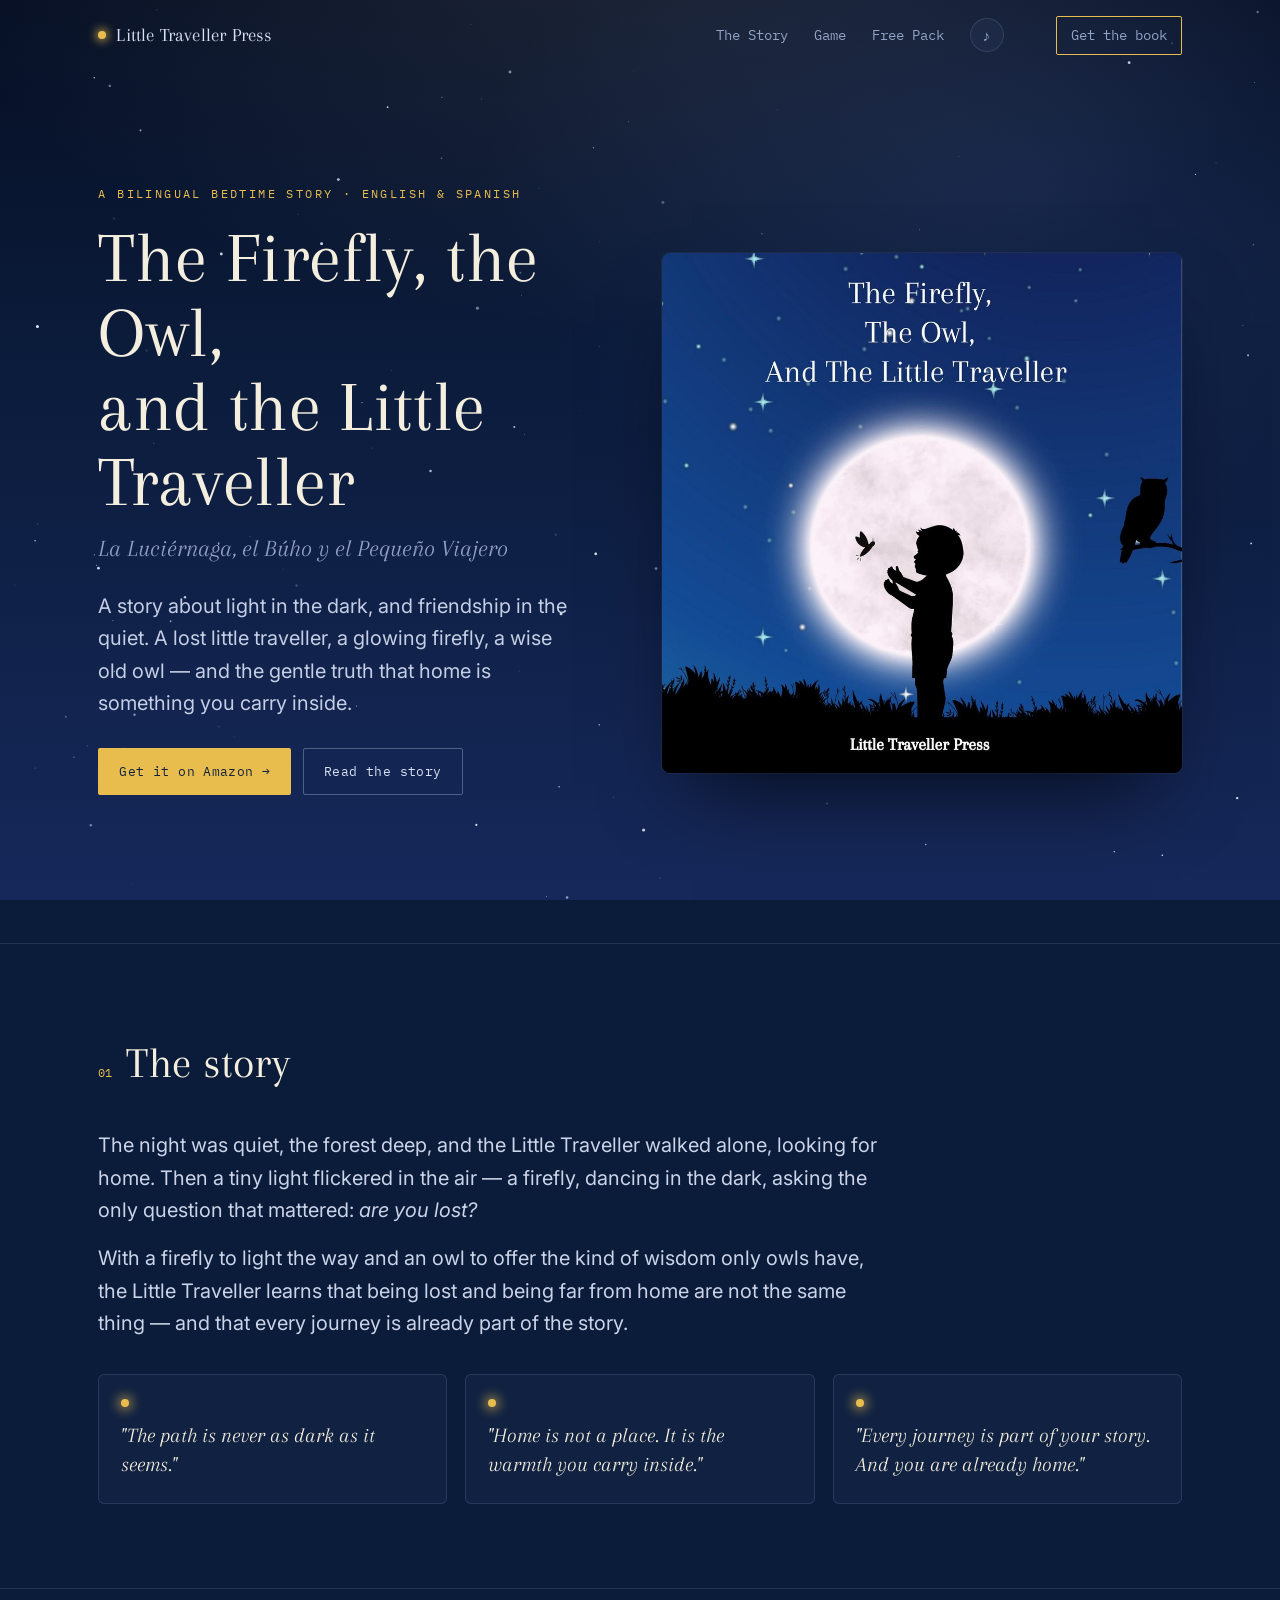
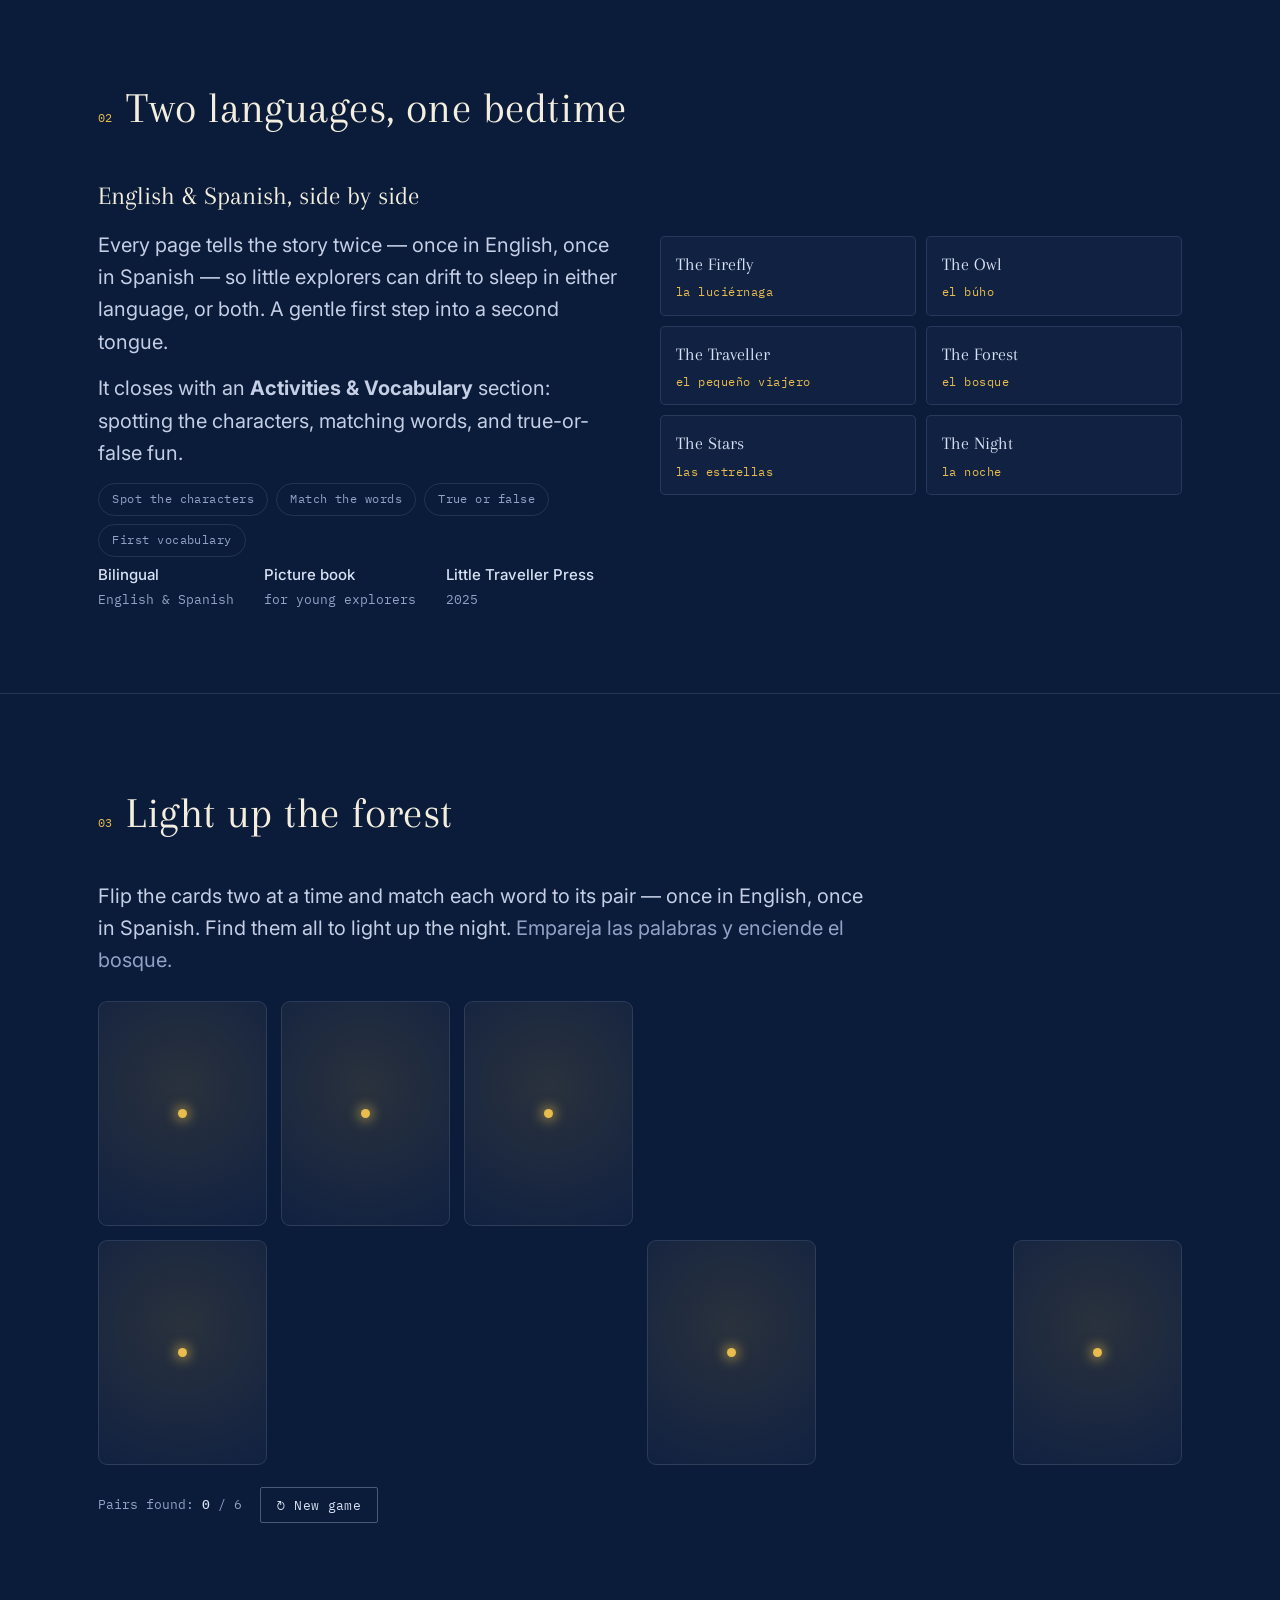
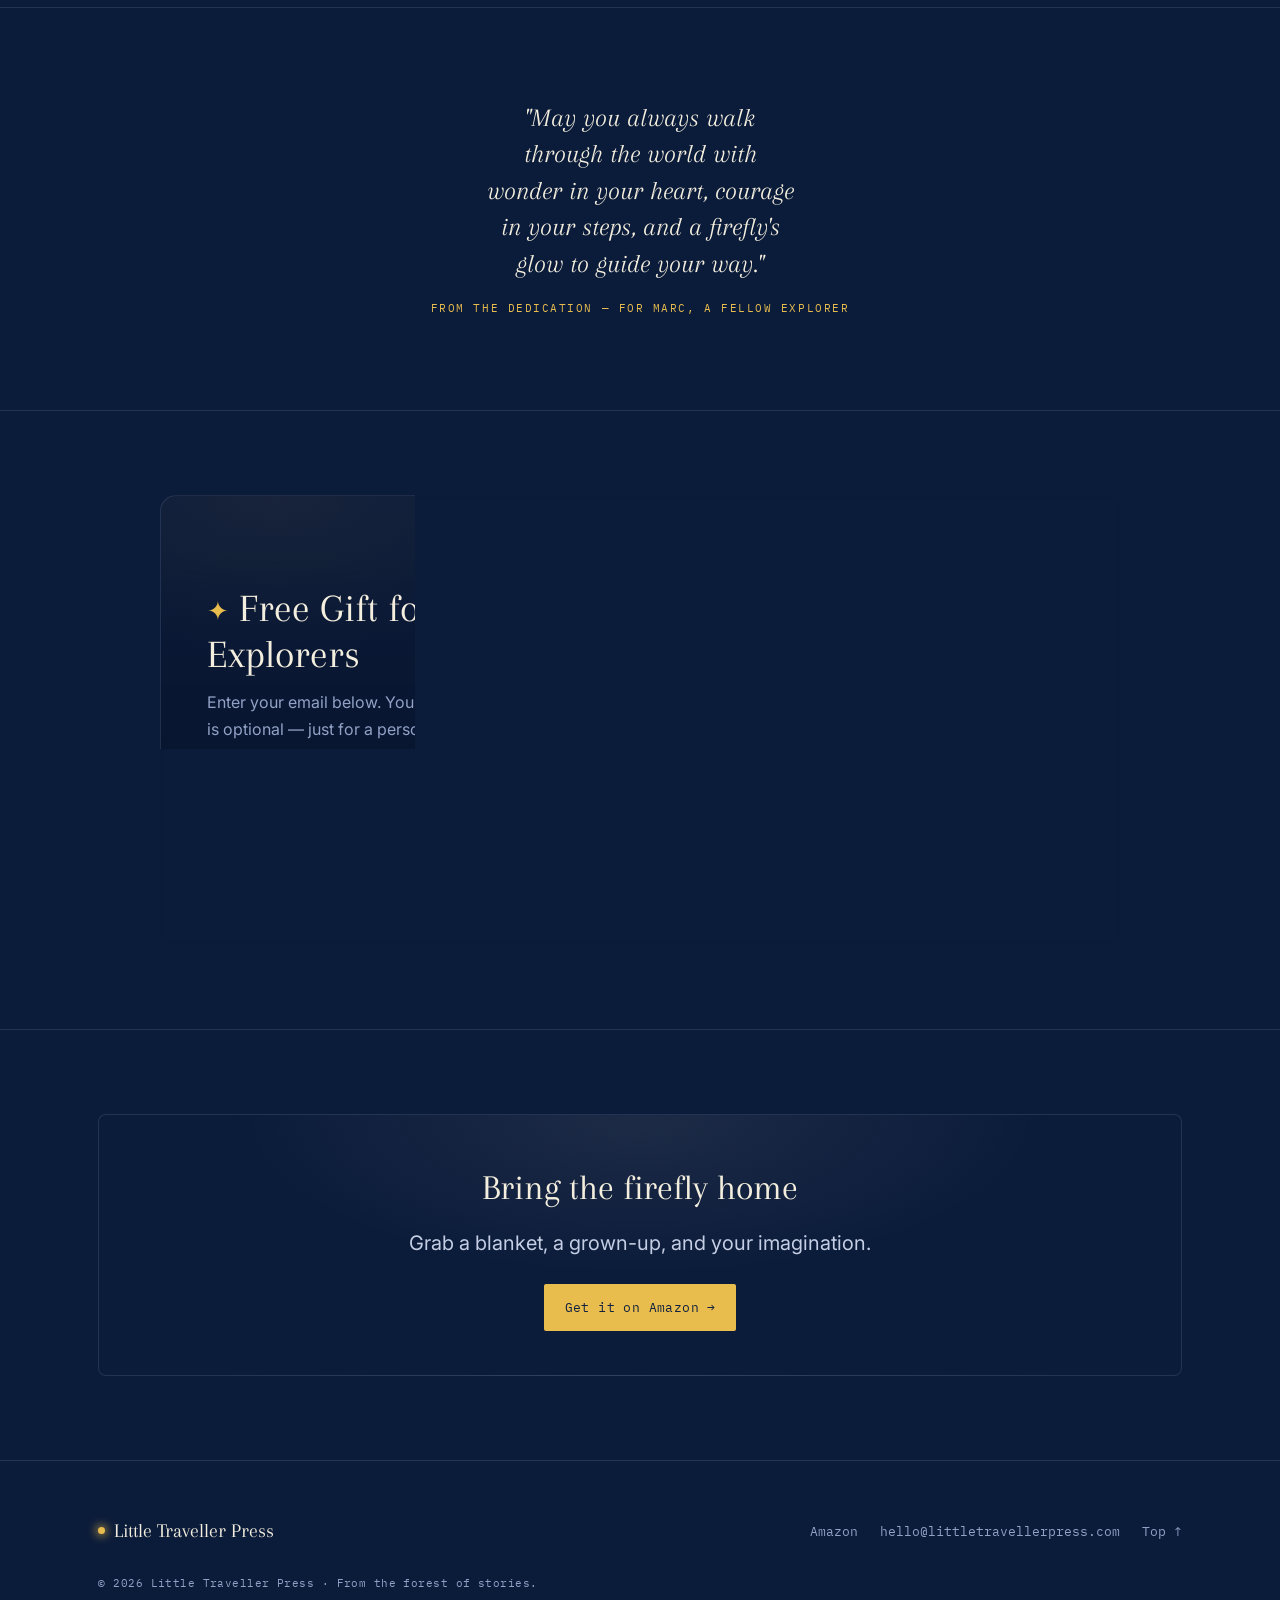
==== index.html @ 2b737122 "Rename index-11.html to index.html added button animation and tried to fix the bug to finally connec" ====
<!DOCTYPE html>
<html lang="en">
<head>
<meta charset="UTF-8" />
<meta name="viewport" content="width=device-width, initial-scale=1.0" />
<title>The Firefly, the Owl, and the Little Traveller — Little Traveller Press</title>
<meta name="description" content="A bilingual (English & Spanish) bedtime story about light in the dark, friendship in the quiet, and finding your way home. By Little Traveller Press." />
<meta property="og:title" content="The Firefly, the Owl, and the Little Traveller" />
<meta property="og:description" content="A bilingual bedtime story about light in the dark and friendship in the quiet." />
<meta property="og:type" content="book" />
<meta property="og:url" content="https://littletravellerpress.com/" />
<meta property="og:image" content="https://littletravellerpress.com/cover.jpg" />
<meta name="twitter:card" content="summary_large_image" />

<link rel="preconnect" href="https://fonts.googleapis.com">
<link rel="preconnect" href="https://fonts.gstatic.com" crossorigin>
<link href="https://fonts.googleapis.com/css2?family=Arapey:ital@0;1&family=Inter:wght@400;500;600&family=IBM+Plex+Mono:wght@400;500&display=swap" rel="stylesheet">

<style>
  :root{
    --night-0:#060f24;
    --night-1:#0b1b3a;
    --night-2:#16285a;
    --moon:#F3EEDD;
    --firefly:#E8BD4E;
    --firefly-soft:#f0cc70;
    --star:#D9E2F4;
    --mist:#92A2C6;
    --line:rgba(160,180,220,.16);
    --serif:"Arapey", Georgia, serif;
    --sans:"Inter", system-ui, sans-serif;
    --mono:"IBM Plex Mono", ui-monospace, monospace;
    --maxw:1040px;
  }
  *{box-sizing:border-box;}
  html{scroll-behavior:smooth;}
  body{
    margin:0;color:var(--star);font-family:var(--sans);font-size:17px;line-height:1.62;
    background:var(--night-1);-webkit-font-smoothing:antialiased;overflow-x:hidden;position:relative;
  }
  /* layered night background */
  body::before{
    content:"";position:fixed;inset:0;z-index:-2;
    background:
      radial-gradient(1200px 700px at 50% -10%, rgba(243,238,221,.10), transparent 60%),
      radial-gradient(900px 600px at 80% 20%, rgba(86,120,200,.16), transparent 60%),
      linear-gradient(180deg, var(--night-0) 0%, var(--night-1) 38%, var(--night-2) 100%);
  }
  #stars{position:fixed;inset:0;z-index:-1;pointer-events:none;}
  a{color:inherit;text-decoration:none;}
  ::selection{background:var(--firefly);color:#10203f;}
  .wrap{max-width:var(--maxw);margin:0 auto;padding:0 28px;}
  .eyebrow{font-family:var(--mono);font-size:12px;letter-spacing:.2em;text-transform:uppercase;color:var(--firefly);}

  /* fireflies */
  .firefly{position:fixed;width:7px;height:7px;border-radius:50%;background:var(--firefly-soft);
    box-shadow:0 0 8px 2px rgba(232,189,78,.7);z-index:0;pointer-events:none;opacity:0;}
  @keyframes drift{
    0%{transform:translate(0,0);opacity:0;}
    15%{opacity:.9;}
    50%{transform:translate(28px,-30px);opacity:.55;}
    85%{opacity:.9;}
    100%{transform:translate(-10px,-60px);opacity:0;}
  }

  /* NAV */
  nav{position:fixed;top:0;left:0;right:0;z-index:50;transition:background .35s,border-color .35s,backdrop-filter .35s;border-bottom:1px solid transparent;}
  nav.scrolled{background:rgba(8,18,40,.7);backdrop-filter:saturate(150%) blur(10px);border-bottom:1px solid var(--line);}
  .nav-inner{max-width:var(--maxw);margin:0 auto;padding:16px 28px;display:flex;align-items:center;justify-content:space-between;}
  .brand{font-family:var(--serif);font-size:19px;letter-spacing:.01em;display:flex;align-items:center;gap:10px;}
  .brand .dot{width:8px;height:8px;border-radius:50%;background:var(--firefly);box-shadow:0 0 10px 2px rgba(232,189,78,.8);}
  .nav-links{display:flex;gap:26px;align-items:center;}
  .nav-links a{font-family:var(--mono);font-size:12.5px;color:var(--mist);transition:color .2s;}
  .nav-links a:hover{color:var(--star);}
  .nav-cta{border:1px solid var(--firefly);border-radius:2px;padding:7px 14px;color:var(--firefly);transition:background .2s,color .2s;}
  .nav-cta:hover{background:var(--firefly);color:#10203f;}
  @media(max-width:680px){ .nav-links a.hide-sm{display:none;} }

  /* HERO */
  header.hero{padding:138px 0 64px;}
  .hero-grid{display:grid;grid-template-columns:1.15fr .85fr;gap:50px;align-items:center;}
  @media(max-width:840px){ .hero-grid{grid-template-columns:1fr;gap:38px;} }
  .hero h1{font-family:var(--serif);font-weight:400;font-size:clamp(40px,6.4vw,68px);line-height:1.02;letter-spacing:.005em;margin:18px 0 10px;color:var(--moon);}
  .hero .es{font-family:var(--serif);font-style:italic;font-size:clamp(17px,2.6vw,22px);color:var(--mist);margin-bottom:22px;}
  .hero .lede{font-size:18px;color:#c4cee4;max-width:30em;margin:0 0 28px;}
  .hero-actions{display:flex;flex-wrap:wrap;gap:12px;}
  .hero-freepack{margin:16px 0 0;}
  .hero-freepack a{font-family:var(--mono);font-size:12.5px;letter-spacing:.03em;color:var(--firefly);transition:color .2s;}
  .hero-freepack a:hover{color:var(--firefly-soft);}
  .btn{font-family:var(--mono);font-size:13px;letter-spacing:.03em;padding:12px 20px;border-radius:2px;display:inline-flex;align-items:center;gap:8px;transition:transform .15s,background .2s,color .2s,box-shadow .2s;border:1px solid transparent;}
  .btn:hover{transform:translateY(-2px);}
  .btn-glow{background:var(--firefly);color:#10203f;box-shadow:0 0 0 0 rgba(232,189,78,.5);}
  .btn-glow:hover{background:var(--firefly-soft);box-shadow:0 8px 26px -8px rgba(232,189,78,.6);}
  .btn-ghost{border-color:rgba(190,205,235,.35);color:var(--star);}
  .btn-ghost:hover{border-color:var(--star);background:rgba(220,230,245,.06);}
  .btn .arrow{transition:transform .2s;}
  .btn:hover .arrow{transform:translateX(3px);}

  /* cover */
  .cover-stage{display:flex;justify-content:center;position:relative;}
  .cover-stage::before{content:"";position:absolute;width:78%;height:78%;top:6%;left:11%;border-radius:50%;
    background:radial-gradient(circle, rgba(243,238,221,.35), transparent 65%);filter:blur(18px);z-index:0;}
  .cover{position:relative;z-index:1;width:min(330px,80%);aspect-ratio:1/1;border-radius:8px;overflow:hidden;
    box-shadow:0 40px 80px -30px rgba(0,0,0,.7), 0 0 0 1px rgba(255,255,255,.05);
    transform:translateZ(0);transition:transform .5s ease, box-shadow .5s ease;}
  .cover:hover{transform:translateY(-6px) rotate(-.6deg) scale(1.015);box-shadow:0 44px 90px -28px rgba(0,0,0,.75), 0 0 54px -2px rgba(232,189,78,.55), 0 0 0 1px rgba(255,255,255,.08);}
  .cover img{width:100%;height:100%;object-fit:cover;object-position:center top;display:block;transition:transform .6s ease;}
  .cover:hover img{transform:scale(1.04);}

  /* SECTIONS */
  section{padding:60px 0;border-top:1px solid var(--line);}
  .sec-head{display:flex;align-items:baseline;gap:14px;margin-bottom:30px;}
  .sec-head .num{font-family:var(--mono);font-size:12px;color:var(--firefly);}
  .sec-head h2{font-family:var(--serif);font-weight:400;font-size:clamp(26px,4vw,36px);letter-spacing:.01em;margin:0;color:var(--moon);}

  /* STORY */
  .story p{font-size:18px;color:#cad3e7;max-width:60ch;margin:0 0 16px;}
  .pullquotes{display:grid;grid-template-columns:repeat(3,1fr);gap:18px;margin-top:34px;}
  @media(max-width:760px){ .pullquotes{grid-template-columns:1fr;} }
  .pq{border:1px solid var(--line);border-radius:6px;padding:24px 22px;background:rgba(120,150,210,.05);position:relative;}
  .pq .glow{width:8px;height:8px;border-radius:50%;background:var(--firefly);box-shadow:0 0 12px 3px rgba(232,189,78,.7);margin-bottom:14px;}
  .pq p{font-family:var(--serif);font-style:italic;font-size:19px;line-height:1.4;color:var(--moon);margin:0;}

  /* BILINGUAL */
  .bil{display:grid;grid-template-columns:1fr 1fr;gap:40px;align-items:center;}
  @media(max-width:760px){ .bil{grid-template-columns:1fr;gap:26px;} }
  .bil h3{font-family:var(--serif);font-weight:400;font-size:26px;color:var(--moon);margin:0 0 12px;}
  .bil p{color:#c4cee4;margin:0 0 14px;}
  .pair{display:grid;grid-template-columns:1fr 1fr;gap:10px;}
  .word{border:1px solid var(--line);border-radius:5px;padding:13px 15px;background:rgba(120,150,210,.05);}
  .word .en{font-family:var(--serif);font-size:18px;color:var(--star);}
  .word .sp{font-family:var(--mono);font-size:12px;color:var(--firefly);letter-spacing:.04em;margin-top:3px;}
  .acts{display:flex;flex-wrap:wrap;gap:8px;margin-top:6px;}
  .tag{font-family:var(--mono);font-size:11.5px;letter-spacing:.04em;color:var(--mist);border:1px solid var(--line);border-radius:20px;padding:6px 13px;}

  /* META row */
  .meta{display:flex;flex-wrap:wrap;gap:30px;margin-top:6px;font-family:var(--mono);font-size:12.5px;color:var(--mist);}
  .meta b{color:var(--star);font-weight:500;display:block;font-family:var(--sans);font-size:15px;margin-bottom:2px;}

  /* DEDICATION */
  .dedication{text-align:center;padding:8px 0;}
  .dedication p{font-family:var(--serif);font-style:italic;font-size:clamp(20px,3vw,26px);color:var(--moon);max-width:24ch;margin:0 auto;line-height:1.4;}
  .dedication .by{font-family:var(--mono);font-size:11px;letter-spacing:.14em;text-transform:uppercase;color:var(--firefly);margin-top:18px;}

  /* AUTHOR */
  .about{max-width:62ch;}
  .about h3{font-family:var(--serif);font-weight:400;font-size:26px;color:var(--moon);margin:0 0 12px;}
  .about p{color:#c4cee4;margin:0 0 14px;}
  .about a.inline{color:var(--firefly);border-bottom:1px solid rgba(232,189,78,.4);}

  /* CTA strip */
  .strip{border:1px solid var(--line);border-radius:8px;padding:44px;text-align:center;background:radial-gradient(600px 240px at 50% 0%, rgba(243,238,221,.08), transparent 70%);}
  .strip h3{font-family:var(--serif);font-weight:400;font-size:clamp(26px,4vw,36px);color:var(--moon);margin:0 0 10px;}
  .strip p{color:#c4cee4;margin:0 0 24px;}

  /* FOOTER */
  footer{padding:54px 0 46px;border-top:1px solid var(--line);}
  .ft{display:flex;justify-content:space-between;flex-wrap:wrap;gap:18px;align-items:center;}
  .ft .name{font-family:var(--serif);font-size:20px;color:var(--moon);display:flex;align-items:center;gap:9px;}
  .ft .name .dot{width:7px;height:7px;border-radius:50%;background:var(--firefly);box-shadow:0 0 10px 2px rgba(232,189,78,.7);}
  .ft .links{display:flex;gap:22px;font-family:var(--mono);font-size:12.5px;}
  .ft .links a{color:var(--mist);transition:color .2s;}
  .ft .links a:hover{color:var(--firefly);}
  .copyright{margin-top:28px;font-family:var(--mono);font-size:11px;color:var(--mist);letter-spacing:.04em;}

  /* GAME — bilingual memory match */
  .game-intro{color:#c4cee4;max-width:60ch;margin:0 0 24px;}
  .game-board{display:grid;grid-template-columns:repeat(4,1fr);gap:12px;max-width:600px;}
  @media(max-width:560px){ .game-board{grid-template-columns:repeat(3,1fr);gap:9px;} }
  .card{position:relative;aspect-ratio:3/4;background:transparent;border:none;padding:0;cursor:pointer;font-family:inherit;perspective:800px;}
  .card-inner{position:absolute;inset:0;transition:transform .45s cubic-bezier(.4,.1,.3,1);transform-style:preserve-3d;}
  .card.flipped .card-inner,.card.matched .card-inner{transform:rotateY(180deg);}
  .card-face{position:absolute;inset:0;border-radius:9px;display:flex;flex-direction:column;align-items:center;justify-content:center;backface-visibility:hidden;-webkit-backface-visibility:hidden;}
  .card-back{background:radial-gradient(circle at 50% 38%, rgba(232,189,78,.14), rgba(120,150,210,.05));border:1px solid var(--line);}
  .card-back .dot{width:9px;height:9px;border-radius:50%;background:var(--firefly);box-shadow:0 0 12px 3px rgba(232,189,78,.55);}
  .card-front{background:rgba(120,150,210,.08);border:1px solid var(--line);transform:rotateY(180deg);gap:6px;padding:6px;}
  .card-front .ico{font-size:clamp(24px,5.5vw,34px);line-height:1;}
  .card-front .w{text-align:center;line-height:1.15;}
  .card-front .w.en{font-family:var(--serif);color:var(--star);font-size:13px;}
  .card-front .w.sp{font-family:var(--mono);color:var(--firefly);font-size:11px;letter-spacing:.02em;}
  .card.matched .card-front{border-color:var(--firefly);background:rgba(232,189,78,.09);box-shadow:0 0 18px -2px rgba(232,189,78,.5);}
  .card:focus-visible{outline:2px solid var(--firefly);outline-offset:3px;border-radius:9px;}
  .game-status{display:flex;align-items:center;gap:18px;flex-wrap:wrap;margin-top:22px;font-family:var(--mono);font-size:13px;color:var(--mist);}
  .game-status .found b{color:var(--star);font-weight:500;}
  .btn-replay{font-family:var(--mono);font-size:12.5px;letter-spacing:.03em;padding:9px 16px;border-radius:2px;border:1px solid rgba(190,205,235,.35);color:var(--star);background:transparent;cursor:pointer;transition:border-color .2s,color .2s;}
  .btn-replay:hover{border-color:var(--firefly);color:var(--firefly);}
  .game-win{margin-top:20px;padding:20px 22px;border:1px solid var(--firefly);border-radius:9px;background:radial-gradient(520px 160px at 50% 0,rgba(232,189,78,.12),transparent 70%);text-align:center;display:none;}
  .game-win.show{display:block;animation:winpop .5s ease;}
  @keyframes winpop{from{opacity:0;transform:translateY(8px);}to{opacity:1;transform:none;}}
  .game-win p{font-family:var(--serif);font-size:21px;color:var(--moon);margin:0 0 6px;}
  .game-win span{font-family:var(--mono);font-size:12px;color:var(--mist);}

  /* SOUND TOGGLE */
  .sound-toggle{position:relative;width:34px;height:34px;border-radius:50%;border:1px solid var(--line);background:rgba(120,150,210,.06);color:var(--mist);cursor:pointer;display:inline-flex;align-items:center;justify-content:center;transition:border-color .25s,color .25s,background .25s;padding:0;}
  .sound-toggle:hover{border-color:var(--firefly);color:var(--firefly);}
  .sound-toggle .icon-off{font-size:15px;line-height:1;}
  .sound-toggle .icon-on{display:none;align-items:flex-end;gap:2px;height:13px;}
  .sound-toggle.on{border-color:var(--firefly);color:var(--firefly);background:rgba(232,189,78,.1);}
  .sound-toggle.on .icon-off{display:none;}
  .sound-toggle.on .icon-on{display:inline-flex;}
  .sound-toggle .wave{width:3px;background:var(--firefly);border-radius:2px;animation:eq 1s ease-in-out infinite;}
  .sound-toggle .wave:nth-child(1){height:6px;animation-delay:0s;}
  .sound-toggle .wave:nth-child(2){height:12px;animation-delay:.25s;}
  .sound-toggle .wave:nth-child(3){height:8px;animation-delay:.5s;}
  /* volume slider — hidden until sound is on */
  .sound-vol{width:0;opacity:0;pointer-events:none;height:4px;margin:0;-webkit-appearance:none;appearance:none;background:transparent;transition:width .3s ease,opacity .3s ease;vertical-align:middle;}
  .sound-vol.show{width:74px;opacity:1;pointer-events:auto;}
  .sound-vol::-webkit-slider-runnable-track{height:4px;border-radius:3px;background:rgba(160,180,220,.25);}
  .sound-vol::-moz-range-track{height:4px;border-radius:3px;background:rgba(160,180,220,.25);}
  .sound-vol::-webkit-slider-thumb{-webkit-appearance:none;appearance:none;width:13px;height:13px;border-radius:50%;background:var(--firefly);margin-top:-4.5px;cursor:pointer;box-shadow:0 0 6px rgba(232,189,78,.5);}
  .sound-vol::-moz-range-thumb{width:13px;height:13px;border:none;border-radius:50%;background:var(--firefly);cursor:pointer;box-shadow:0 0 6px rgba(232,189,78,.5);}
  @keyframes eq{0%,100%{transform:scaleY(.5);}50%{transform:scaleY(1);}}

  /* WIN FIREFLY BURST */
  #burst{position:fixed;inset:0;z-index:60;pointer-events:none;}

  /* SERIES (hidden until ready: remove the 'hidden' attribute on the section) */
  .series-grid{display:grid;grid-template-columns:repeat(3,1fr);gap:16px;}
  @media(max-width:760px){ .series-grid{grid-template-columns:1fr;} }
  .series-card{border:1px solid var(--line);border-radius:8px;padding:24px 22px;background:rgba(120,150,210,.05);position:relative;overflow:hidden;}
  .series-card.live{border-color:var(--firefly);background:rgba(232,189,78,.06);}
  .series-card .ico{font-size:26px;line-height:1;margin-bottom:12px;}
  .series-card h3{font-family:var(--serif);font-weight:400;font-size:20px;color:var(--moon);margin:0 0 6px;line-height:1.15;}
  .series-card p{color:var(--mist);font-size:14px;margin:0;}
  .series-card .badge{position:absolute;top:14px;right:14px;font-family:var(--mono);font-size:10px;letter-spacing:.1em;text-transform:uppercase;color:var(--night-0);background:var(--firefly);padding:3px 8px;border-radius:20px;}
  .series-card .badge.soon{color:var(--mist);background:transparent;border:1px solid var(--line);}

  /* ===== DESKTOP / LAPTOP: fuller, larger, edge-to-edge (mobile <900px untouched) ===== */
  @media(min-width:900px){
    body{font-size:19px;}
    .wrap, .nav-inner{max-width:min(94vw,1440px); padding-left:44px; padding-right:44px;}
    header.hero{padding:164px 0 92px;}
    .hero-grid{grid-template-columns:1.1fr .9fr; gap:66px;}
    .hero h1{font-size:clamp(60px,6.3vw,88px);}
    .hero .es{font-size:24px;}
    .hero .lede{font-size:20px;}
    .cover{width:470px;}
    section{padding:84px 0;}
    .sec-head h2{font-size:40px;}
    .story p{font-size:20px;}
    .pq p{font-size:21px;}
    .game-board{grid-template-columns:repeat(6,1fr); gap:14px; max-width:none;}
    .game-win{max-width:560px;}
    .nav-links a, .nav-cta{font-size:14px;}
    .join-wrap{max-width:1080px;}
    .join-intro{padding:60px 56px 40px;}
    .join-panel{padding:48px 56px 52px;}
    .join-intro h2{font-size:44px;}
    .join-intro p.sub{font-size:17px;}
    .join-intro .join-contents{font-size:14px;}
    .ml-form-embedBody .ml-form-fieldRow input{font-size:16px!important;padding:15px 44px 15px 18px!important;}
    .ml-form-embedSubmit button{font-size:14px!important;padding:15px 24px!important;}
  }
  @media(min-width:1280px){
    body{font-size:20px;}
    .wrap, .nav-inner{max-width:min(94vw,1760px); padding-left:60px; padding-right:60px;}
    header.hero{padding:184px 0 100px;}
    .hero h1{font-size:clamp(68px,5.7vw,98px);}
    .hero-grid{gap:84px;}
    .cover{width:520px;}
    .sec-head h2{font-size:44px;}
  }
  @media(min-width:1700px){
    body{font-size:21px;}
    .wrap, .nav-inner{max-width:min(94vw,2000px); padding-left:72px; padding-right:72px;}
    header.hero{padding:210px 0 116px;}
    .hero h1{font-size:104px;}
    .hero .es{font-size:27px;}
    .hero .lede{font-size:22px; max-width:34em;}
    .cover{width:680px;}
    .hero-grid{gap:104px;}
    section{padding:100px 0;}
    .sec-head h2{font-size:52px;}
    .story p{font-size:22px;}
    .pq p{font-size:23px;}
    .game-board{gap:16px;}
    .game-win{max-width:600px;}
  }

  /* JOIN / signup */
  .join-wrap{max-width:960px;margin:0 auto;}
  .join-grid{display:grid;grid-template-columns:1fr;gap:0;border:1px solid var(--line);border-radius:16px;overflow:hidden;
    background:
      radial-gradient(520px 260px at 12% 0%, rgba(232,189,78,.06), transparent 60%),
      radial-gradient(620px 320px at 88% 100%, rgba(146,162,198,.08), transparent 65%),
      linear-gradient(180deg, rgba(11,27,58,.55), rgba(6,15,36,.75));
    backdrop-filter: blur(2px);
  }
  .join-intro{padding:48px 46px 34px;border-bottom:1px solid var(--line);}
  .join-intro h2{font-family:var(--serif);font-weight:400;font-size:clamp(30px,4.2vw,40px);color:var(--moon);margin:0 0 12px;line-height:1.14;}
  .join-intro h2 .spark{color:var(--firefly);font-size:.65em;vertical-align:middle;}
  .join-intro p.sub{color:var(--mist);margin:0 0 14px;line-height:1.65;max-width:52ch;font-size:16px;}
  .join-intro .join-contents{font-family:var(--mono);font-size:13px;color:var(--firefly-soft);letter-spacing:.01em;line-height:1.75;border-top:1px solid var(--line);padding-top:14px;margin-top:14px;}
  .join-intro .join-contents b{color:var(--firefly);font-weight:600;}
  .join-panel{padding:38px 46px 42px;}

  /* Native-styled MailerLite embed (overrides ML default look) */
  .ml-form-embedContainer{background:transparent!important;}
  .ml-form-embedWrapper{background:transparent!important;background-image:none!important;border:none!important;width:100%!important;max-width:none!important;box-shadow:none!important;}
  .ml-form-align-default{display:block!important;text-align:left!important;}
  .ml-form-embedBody{padding:0!important;}
  .ml-form-embedContent{display:none!important;} /* we render our own title/subtitle in .join-intro */
  .ml-form-embedBody .ml-form-formContent{margin:0 0 12px 0!important;}
  .ml-form-embedBody .ml-form-fieldRow{margin:0 0 10px 0!important;}
  .ml-form-embedBody .ml-form-fieldRow input{
    font-family:var(--sans)!important;font-size:14px!important;color:var(--star)!important;
    background:rgba(8,18,42,.6)!important;border:1px solid var(--line)!important;border-radius:6px!important;
    padding:11px 40px 11px 14px!important;line-height:1.4!important;outline:none;transition:border-color .2s, box-shadow .2s;
    box-sizing:border-box!important;
  }
  .ml-form-embedBody .ml-form-fieldRow input::placeholder{color:var(--mist)!important;font-size:14px!important;opacity:.85;}
  .ml-form-embedBody .ml-form-fieldRow input:focus{border-color:var(--firefly)!important;box-shadow:0 0 0 3px rgba(232,189,78,.13);}

  .ml-form-embedPermissions{margin:0 0 10px;}
  .ml-form-embedPermissionsContent h4{font-family:var(--mono)!important;font-size:11px!important;font-weight:500!important;color:var(--firefly)!important;letter-spacing:.1em;text-transform:uppercase;margin:0 0 6px!important;}
  .ml-form-embedPermissionsContent p,
  .ml-form-embedPermissionsContent.privacy-policy p,
  .ml-form-embedPermissionsContent .description{
    font-family:var(--sans)!important;font-size:12.5px!important;font-weight:400!important;font-style:normal!important;
    color:var(--mist)!important;line-height:1.55!important;margin:0 0 6px!important;
  }
  .ml-form-embedPermissionsContent p em{font-style:normal!important;}
  .ml-form-embedPermissionsContent p a{color:var(--firefly)!important;text-decoration:underline!important;}
  .ml-form-embedMailerLite-GDPR p{font-family:var(--sans)!important;font-size:11px!important;font-weight:400!important;color:var(--mist)!important;opacity:.75;line-height:1.5!important;margin:0!important;}

  /* Checkbox rows: box and label text sit on one line, box first */
  .ml-form-embedPermissionsOptionsCheckbox label,
  .ml-form-checkboxRow label{
    display:flex!important;align-items:center!important;gap:9px!important;
    padding-left:0!important;min-height:auto!important;
  }
  .ml-form-embedPermissionsOptionsCheckbox input[type=checkbox],
  .ml-form-checkboxRow input[type=checkbox]{
    position:static!important;opacity:1!important;appearance:none!important;-webkit-appearance:none!important;
    flex:0 0 auto!important;width:16px!important;height:16px!important;margin:0!important;
    background:rgba(8,18,42,.6)!important;border:1px solid var(--line)!important;border-radius:4px!important;
    cursor:pointer;transition:background .2s,border-color .2s;
  }
  .ml-form-embedPermissionsOptionsCheckbox input[type=checkbox]:checked,
  .ml-form-checkboxRow input[type=checkbox]:checked{
    background:var(--firefly)!important;border-color:var(--firefly)!important;
  }
  .ml-form-embedPermissionsOptionsCheckbox .label-description,
  .ml-form-checkboxRow .label-description{
    font-family:var(--sans)!important;font-size:12.5px!important;font-weight:400!important;font-style:normal!important;
    color:var(--mist)!important;position:static!important;
  }
  .ml-form-embedPermissionsOptionsCheckbox .label-description::before,
  .ml-form-embedPermissionsOptionsCheckbox .label-description::after,
  .ml-form-checkboxRow .label-description::before,
  .ml-form-checkboxRow .label-description::after{content:none!important;display:none!important;}
  .ml-form-embedPermissionsOptionsCheckbox .label-description p,
  .ml-form-checkboxRow .label-description p{margin:0!important;font-size:12.5px!important;}

  .ml-form-recaptcha{margin:2px 0 14px!important;float:none!important;transform:scale(.92);transform-origin:0 0;}

  .ml-form-embedSubmit{margin:0!important;}
  .ml-form-embedSubmit button{
    font-family:var(--mono)!important;font-size:13px!important;letter-spacing:.03em!important;font-weight:500!important;
    background:var(--firefly)!important;color:#10203f!important;border:1px solid transparent!important;
    border-radius:2px!important;padding:12px 20px!important;
    transition:transform .15s,background .2s,box-shadow .2s!important;cursor:pointer;
  }
  .ml-form-embedSubmit button:hover{background:var(--firefly-soft)!important;box-shadow:0 8px 22px -8px rgba(232,189,78,.5)!important;}
  .ml-form-embedSubmit button:active{transform:scale(.96)!important;box-shadow:0 0 0 8px rgba(232,189,78,.35),0 0 24px 6px rgba(232,189,78,.6)!important;transition:transform .1s,box-shadow .25s!important;}

  .ml-form-successBody{padding:0!important;}
  .ml-form-successContent{text-align:left!important;margin:0!important;}
  .ml-form-successContent h4{font-family:var(--serif)!important;font-weight:400!important;font-size:22px!important;color:var(--moon)!important;margin:0 0 8px!important;text-align:left!important;}
  .ml-form-successContent p{font-family:var(--sans)!important;font-size:14px!important;color:var(--mist)!important;line-height:1.6!important;}

  @media(max-width:760px){
    .join-grid{grid-template-columns:1fr;}
    .join-intro,.join-panel{padding:28px 22px;}
  }
  @media(min-width:761px){
    .join-grid{grid-template-columns:0.9fr 1.1fr;}
    .join-intro{border-bottom:none;border-right:1px solid var(--line);display:flex;flex-direction:column;justify-content:center;}
  }
  /* support / Ko-fi */
  .support-line{font-family:var(--mono);font-size:13px;color:var(--mist);margin:18px 0 0;letter-spacing:.01em;}
  .support-line a.support-link{color:var(--firefly);border-bottom:1px solid rgba(232,189,78,.3);padding-bottom:1px;transition:border-color .2s,color .2s;}
  .support-line a.support-link:hover{color:var(--firefly-soft);border-color:var(--firefly);}

  /* REVEAL */
  .reveal{opacity:0;transform:translateY(20px);transition:opacity .8s ease,transform .8s cubic-bezier(.2,.7,.2,1);}
  .reveal.in{opacity:1;transform:none;}
  @media(prefers-reduced-motion:reduce){
    html{scroll-behavior:auto;}
    .reveal{opacity:1;transform:none;transition:none;}
    .firefly{animation:none!important;opacity:.6!important;}
    .btn:hover,.cover:hover{transform:none;}
    .card-inner{transition:none;}
    .game-win.show{animation:none;}
    .sound-toggle .wave{animation:none;}
  }
</style>
</head>
<body>
<canvas id="stars"></canvas>
<canvas id="burst"></canvas>

<nav id="nav">
  <div class="nav-inner">
    <a href="#top" class="brand"><span class="dot"></span>Little Traveller Press</a>
    <div class="nav-links">
      <a href="#story" class="hide-sm">The Story</a>
      <a href="#game" class="hide-sm">Game</a>
      <a href="#join" class="hide-sm">Free Pack</a>
      <button id="soundToggle" class="sound-toggle" type="button" aria-pressed="false" aria-label="Turn forest sounds on" title="Forest sounds">
        <span class="icon-off" aria-hidden="true">♪</span>
        <span class="icon-on" aria-hidden="true">
          <span class="wave"></span><span class="wave"></span><span class="wave"></span>
        </span>
      </button>
      <input id="soundVol" class="sound-vol" type="range" min="0" max="100" value="55" aria-label="Forest sound volume" title="Volume">
      <a href="#get" class="nav-cta">Get the book</a>
    </div>
  </div>
</nav>

<a id="top"></a>
<header class="hero">
  <div class="wrap hero-grid">
    <div>
      <div class="eyebrow reveal">A bilingual bedtime story &middot; English &amp; Spanish</div>
      <h1 class="reveal">The Firefly, the Owl,<br>and the Little Traveller</h1>
      <div class="es reveal">La Luciérnaga, el Búho y el Pequeño Viajero</div>
      <p class="lede reveal">A story about light in the dark, and friendship in the quiet. A lost little traveller, a glowing firefly, a wise old owl — and the gentle truth that home is something you carry inside.</p>
      <div class="hero-actions reveal">
        <a href="https://www.amazon.com/Firefly-Owl-Little-Traveller-Luciérnaga/dp/B0FQ3GWF1H/" class="btn btn-glow" target="_blank" rel="noopener">Get it on Amazon <span class="arrow">→</span></a>
        <a href="#story" class="btn btn-ghost">Read the story</a>
      </div>
      <p class="hero-freepack reveal"><a href="#join">Get the free printable pack →</a></p>
    </div>
    <div class="cover-stage reveal">
      <div class="cover"><img src="[data-uri]" alt="Cover of The Firefly, the Owl, and the Little Traveller — a child reaching toward a firefly beneath a full moon, with an owl watching from a branch." /></div>
    </div>
  </div>
</header>

<!-- STORY -->
<section id="story">
  <div class="wrap">
    <div class="sec-head reveal"><span class="num">01</span><h2>The story</h2></div>
    <div class="story">
      <p class="reveal">The night was quiet, the forest deep, and the Little Traveller walked alone, looking for home. Then a tiny light flickered in the air — a firefly, dancing in the dark, asking the only question that mattered: <em>are you lost?</em></p>
      <p class="reveal">With a firefly to light the way and an owl to offer the kind of wisdom only owls have, the Little Traveller learns that being lost and being far from home are not the same thing — and that every journey is already part of the story.</p>
      <div class="pullquotes">
        <div class="pq reveal"><div class="glow"></div><p>"The path is never as dark as it seems."</p></div>
        <div class="pq reveal"><div class="glow"></div><p>"Home is not a place. It is the warmth you carry inside."</p></div>
        <div class="pq reveal"><div class="glow"></div><p>"Every journey is part of your story. And you are already home."</p></div>
      </div>
    </div>
  </div>
</section>

<!-- BILINGUAL -->
<section id="bilingual">
  <div class="wrap">
    <div class="sec-head reveal"><span class="num">02</span><h2>Two languages, one bedtime</h2></div>
    <div class="bil">
      <div class="reveal">
        <h3>English &amp; Spanish, side by side</h3>
        <p>Every page tells the story twice — once in English, once in Spanish — so little explorers can drift to sleep in either language, or both. A gentle first step into a second tongue.</p>
        <p>It closes with an <b>Activities &amp; Vocabulary</b> section: spotting the characters, matching words, and true-or-false fun.</p>
        <div class="acts">
          <span class="tag">Spot the characters</span>
          <span class="tag">Match the words</span>
          <span class="tag">True or false</span>
          <span class="tag">First vocabulary</span>
        </div>
      </div>
      <div class="reveal">
        <div class="pair">
          <div class="word"><div class="en">The Firefly</div><div class="sp">la luciérnaga</div></div>
          <div class="word"><div class="en">The Owl</div><div class="sp">el búho</div></div>
          <div class="word"><div class="en">The Traveller</div><div class="sp">el pequeño viajero</div></div>
          <div class="word"><div class="en">The Forest</div><div class="sp">el bosque</div></div>
          <div class="word"><div class="en">The Stars</div><div class="sp">las estrellas</div></div>
          <div class="word"><div class="en">The Night</div><div class="sp">la noche</div></div>
        </div>
      </div>
    </div>
    <div class="meta reveal">
      <span><b>Bilingual</b> English &amp; Spanish</span>
      <span><b>Picture book</b> for young explorers</span>
      <span><b>Little Traveller Press</b> 2025</span>
    </div>
  </div>
</section>

<!-- GAME -->
<section id="game">
  <div class="wrap">
    <div class="sec-head reveal"><span class="num">03</span><h2>Light up the forest</h2></div>
    <p class="game-intro reveal">Flip the cards two at a time and match each word to its pair — once in English, once in Spanish. Find them all to light up the night. <span style="color:var(--mist)">Empareja las palabras y enciende el bosque.</span></p>
    <div class="reveal">
      <div class="game-board" id="board" role="grid" aria-label="Memory match game"></div>
      <div class="game-status">
        <span class="found">Pairs found: <b id="pairsFound">0</b> / 6</span>
        <button class="btn-replay" id="replay" type="button">↻ New game</button>
      </div>
      <div class="game-win" id="gameWin" role="status">
        <p>✨ You lit up the whole forest! ✨</p>
        <span id="winMoves"></span>
      </div>
    </div>
  </div>
</section>

<!-- DEDICATION -->
<section id="dedication">
  <div class="wrap dedication reveal">
    <p>"May you always walk through the world with wonder in your heart, courage in your steps, and a firefly's glow to guide your way."</p>
    <div class="by">From the dedication — for Marc, a fellow explorer</div>
  </div>
</section>

<!-- =====================================================================
     THE SERIES — hidden for now so readers see one clean story.
     TO SWITCH IT ON LATER: delete the word  hidden  in the <section> tag below.
     TO ADD A REAL BOOK: copy index.html to a new file (e.g. dinosaurs.html),
     change its text/cover, then point that card's <a href> at the new file
     and change its badge from "Coming soon" to "Out now" + add class "live".
     ===================================================================== -->
<section id="series" hidden>
  <div class="wrap">
    <div class="sec-head reveal"><span class="num">04</span><h2>The Little Traveller World</h2></div>
    <p class="game-intro reveal">One little traveller, a new corner of the world in every book — gentle, bilingual journeys through history, nature, and wonder. <span style="color:var(--mist)">A growing series.</span></p>
    <div class="series-grid reveal">
      <a class="series-card live" href="#top">
        <span class="badge">Out now</span>
        <div class="ico">✨</div>
        <h3>The Firefly, the Owl &amp; the Little Traveller</h3>
        <p>Light in the dark, and the way home. English &amp; Spanish.</p>
      </a>
      <div class="series-card">
        <span class="badge soon">Coming soon</span>
        <div class="ico">🦕</div>
        <h3>The Little Traveller and the Dinosaurs</h3>
        <p>A walk back to when the world was very, very old.</p>
      </div>
      <div class="series-card">
        <span class="badge soon">Coming soon</span>
        <div class="ico">🪶</div>
        <h3>The Little Traveller and the First Peoples</h3>
        <p>Stories carried by the first Americans. <em>[working title]</em></p>
      </div>
      <div class="series-card">
        <span class="badge soon">Coming soon</span>
        <div class="ico">⚡</div>
        <h3>The Little Traveller and the Spark of Electricity</h3>
        <p>How a tiny spark grew up to light the night.</p>
      </div>
      <div class="series-card">
        <span class="badge soon">Coming soon</span>
        <div class="ico">⚙️</div>
        <h3>The Little Traveller and the Clever Machines</h3>
        <p>The inventions and devices that changed everything.</p>
      </div>
      <div class="series-card">
        <span class="badge soon">Coming soon</span>
        <div class="ico">🗽</div>
        <h3>The Little Traveller and American Heritage</h3>
        <p>A journey through the places and people that built a nation.</p>
      </div>
    </div>
  </div>
</section>

<!-- JOIN / FREE PACK -->
<section id="join">
  <div class="wrap">
    <div class="join-wrap reveal">
      <div class="join-grid">
        <div class="join-intro">
          <h2><span class="spark">✦</span> Free Gift for Little Explorers</h2>
          <p class="sub">Enter your email below. Your little one's name is optional — just for a personal touch.</p>
          <p class="join-contents"><b>16 printable pages:</b> coloring, vocabulary, matching, maze, feelings, story order &amp; a courage badge.</p>
        </div>
        <div class="join-panel">

          <div id="mlb2-43285879" class="ml-form-embedContainer ml-subscribe-form ml-subscribe-form-43285879">
            <div class="ml-form-align-default">
              <div class="ml-form-embedWrapper embedForm">

                <div class="ml-form-embedBody ml-form-embedBodyDefault row-form">
                  <div class="ml-form-embedContent">
                    <h4>Free Gift for Little Explorers</h4>
                    <p>Enter your email below. Your little one's name is optional — just for a personal touch.</p>
                  </div>

                  <form class="ml-block-form" action="https://assets.mailerlite.com/jsonp/2484375/forms/191833335888086639/subscribe" data-code="" method="post">
                    <div class="ml-form-formContent">
                      <div class="ml-form-fieldRow">
                        <div class="ml-field-group ml-field-email ml-validate-email ml-validate-required">
                          <input aria-label="email" aria-required="true" type="email" class="form-control" name="fields[email]" placeholder="Your email address" autocomplete="email">
                        </div>
                      </div>
                      <div class="ml-form-fieldRow ml-last-item">
                        <div class="ml-field-group ml-field-name">
                          <input aria-label="name" type="text" class="form-control" name="fields[name]" placeholder="Explorer's name (optional)" autocomplete="given-name">
                        </div>
                      </div>
                    </div>

                    <div class="ml-form-embedPermissions">
                      <div class="ml-form-embedPermissionsContent default privacy-policy">
                        <p>Your information is kept safe and never shared. Unsubscribe anytime.&nbsp;</p>
                        <p>Questions: <span>hello@littletravellerpress.com</span></p>
                      </div>
                    </div>

                    <div class="ml-form-embedPermissions">
                      <div class="ml-form-embedPermissionsContent default">
                        <h4>Marketing permissions</h4>
                        <p>New stories, free resources &amp; adventures from Little Traveller Press</p>
                        <div class="ml-form-embedPermissionsOptions">
                          <div class="ml-form-embedPermissionsOptionsCheckbox">
                            <label>
                              <input type="checkbox" name="gdpr[]" value="Email">
                              <div class="label-description">Email</div>
                            </label>
                            <div class="description">By submitting, you agree your data will be used as described above and in our Privacy Policy.</div>
                          </div>
                        </div>
                      </div>
                      <div class="ml-form-embedMailerLite-GDPR">
                        <p>By clicking below to submit this form, you acknowledge that the information you provide will be processed in accordance with our Privacy Policy.</p>
                      </div>
                    </div>

                    <div class="ml-form-recaptcha ml-validate-required">
                      <div class="g-recaptcha" data-sitekey="6Lf1KHQUAAAAAFNKEX1hdSWCS3mRMv4FlFaNslaD"></div>
                    </div>

                    <input type="hidden" name="fields[z_i_p]" value="free_pdf">
                    <input type="hidden" name="ml-submit" value="1">

                    <div class="ml-form-embedSubmit">
                      <button type="submit" class="primary">Get my free PDF</button>
                      <button disabled="disabled" style="display:none;" type="button" class="loading">
                        <div class="ml-form-embedSubmitLoad"></div>
                        <span class="sr-only">Loading...</span>
                      </button>
                    </div>

                    <input type="hidden" name="anticsrf" value="true">
                  </form>
                </div>

                <div class="ml-form-successBody row-success" style="display:none">
                  <div class="ml-form-successContent">
                    <h4>Thank you!</h4>
                    <p>Your free PDF is on its way. Check your inbox — and peek into the spam forest if it doesn't arrive soon. 🌙</p>
                  </div>
                </div>

              </div>
            </div>
          </div>

        </div>
      </div>
    </div>
  </div>
</section>

<!-- GET IT -->
<section id="get">
  <div class="wrap">
    <div class="strip reveal">
      <h3>Bring the firefly home</h3>
      <p>Grab a blanket, a grown-up, and your imagination.</p>
      <a href="https://www.amazon.com/Firefly-Owl-Little-Traveller-Luciérnaga/dp/B0FQ3GWF1H/" class="btn btn-glow" target="_blank" rel="noopener">Get it on Amazon <span class="arrow">→</span></a>
      <p class="support-line"><span>Enjoying the journey?</span> <a href="__KOFI_LINK__" class="support-link" target="_blank" rel="noopener">Support our adventures 🌙</a></p>
    </div>
  </div>
</section>

<footer>
  <div class="wrap">
    <div class="ft">
      <div class="name"><span class="dot"></span>Little Traveller Press</div>
      <div class="links">
        <a href="https://www.amazon.com/Firefly-Owl-Little-Traveller-Luciérnaga/dp/B0FQ3GWF1H/" target="_blank" rel="noopener">Amazon</a>
        <a href="__KOFI_LINK__" class="support-link" target="_blank" rel="noopener">Support 🌙</a>
        <a href="#" id="ftEmail" class="ft-email" rel="nofollow">Email us</a>
        <a href="#top">Top ↑</a>
      </div>
    </div>
    <div class="copyright">© <span id="yr"></span> Little Traveller Press &middot; From the forest of stories.</div>
  </div>
</footer>

<script>
/* ===== Forest soundscape + game cues — synthesized, no audio files ===== */
window.Sound = (function(){
  var ctx=null, master=null, ambGain=null, on=false;
  var buffer=null, src=null, decoded=false, loading=false;
  // Real forest field-recording (cicadas + birds), cleaned & looped, embedded as base64 MP3
  var MP3="SUQzBAAAAAAAI1RTU0UAAAAPAAADTGF2ZjYwLjE2LjEwMAAAAAAAAAAAAAAA//tgwAAAAAAAAAAAAAAAAAAAAAAASW5mbwAAAA8AAAZwAAaSpwADBggLDRASFRcaHB8hJCYpLC8xNDY5Oz5AQ0VISk1PUlRYWl1fYmRnaWxucXN2eHt9gYOGiIuNkJKVl5qcn6Gkpqmsr7G0trm7vsDDxcjKzc/S1Nja3d/i5Ofp7O7x8/b4+/0AAAAATGF2YzYwLjMxAAAAAAAAAAAAAAAAJAZUAAAAAAAGkqdZcRM3AAAAAAAAAAAAAAAAAAAAAAAAAAAAAAAAAAAAAAAAAAAAAAAAAAAAAAAAAAAAAAAAAAAAAAAAAAAAAAAAAAAAAAAAAAAAAAAAAAAAAAAAAAAAAAAA//tgxAAADE0NRxSSgAoCo243HrACAAIgAxQKBQSRIwuGyfPCEPlQOfPoQ5znOd6HOc5/+c5zkIQhCEIQ5znOd85//QhPIQhCEyE+hDiYfO6EIQ5znPQQDgBgGAYBgGAYBh97//xHh4eGAAAACD/zDwwAAP/44eHkq26z7RtptttNsgAixpdUobFL+4idEnLC1A5lWoXNNpdLbEENQvJYABe41NpODwqfJSlWT7SYjaw7B0njU/bTUmmFlRMNuUDdiB66WJQ7UjyDJWXP9OuvRrqU2m7e321nDJUrt3/7GV/MN3VU3X/+bIOT8me4kKC4OlrQrSeHe+lAJXZ4eBAABAtVo9Zb//tixAaAjnETX/z1gAHQouu88yX4C5j1liFzemUa6wXzS8lnj1PkIqcNmnSWSov5cpLabFqKzGUN2qzD452TVLnt8ut6Zudt1zX1//x/1/MV81EPuq4fLTZKV6RRoyHwfCeum0442DSyiVVQOFCaWfU8RLKC5+eFUiBBUgMjd4YyADqQFtO06dHgX881puQw04Bcz1Vp1QkSFHd9P1ss8vl7eallNSKatUA4GgMq/DdBiIMknrAQVVYnPn//vX//jvr379bn+ZJWv+y6BWKrisjBZiBkVC4PjgwRcIDg+YJU4NSAzhrv9+Fg+CgWl3iiQCRFeHEAAAQHR3Dg5xOzNDuMpDUuX//7YMQLAI9BE1vnoZHB5qPq+PMyOGMnm2G0sLQ1zffPCbVUTYwq3HTRwSK5M0yh8c2hQxrochzPbieNGl++a9mTmEiv8btE9Mzb920/zRWIxRP4T1lk+JQRGQvIatYbiWZQiOTycOJNeVEa0/r5gOA6oqfBy65fxSgQFFVVlBANjJeLWLAX8kamOlCV83GJWNZ0LyBfvnS5f4QOu6QNu9oHtyMgwaQfHBzEEjk2zzInGBUNXvhQEhLFtv7Tf//3a3u/z7uTMz87qX44a3UE0mu+0Q3TygQjqXVYcuqmA7bJpcdJIRfkM0iqh3/4qKE8+Gf/TWA1Z4eHIgAoC0aYhIBgkxvh0P/7YMQJAI09FWHnjTHB76NrMPMyOGuWujIJS2vzzfOCHIxubmRzqMK2Er/gj2pQmqbepmcS1orqJLIyOMh6eRn3/1++fIf+Z6/va/kI049F1lpvDKpssjOsITYd1IVMtUl7zxz8vRHC8AHKZRABcuuqQtvBxA9xay3jHLjKiiGHkoDTPxrip1lWqsr/LTU0n2hsc4b/TYDk4ZND0dpm+d5+cudOzrI8HHs58NVY7tH/z/H9enl56nb7/zlrWQy5pJRLjpGTSSkViKNAnKGTMJCWRAMoQlFpAjmjgNwSd7byAUNxEoPMVR+9AUl+UQABQCi5FyLMNMhqfJCaCiP5EoTc70bHcv/7YMQOAA6lGVunoZPBxKJrMPGycFzKyTU8B/Mk1Y/v1np2jYVxehaHS0Sr/rHv/ckiI/DcRasXX+k9c1Wyd/[base64]/tVQqn9UaAgW2mUJyJGS+Abp4ISjSdmYtmyon7W3ZfHqj529+8AxP/7YsQSgA3NGVuHiZOBvqLr/PKyeJ4CeRgg9mc2HEkQplaepFOBm1Fsgop3FEa3dv+jdH5N8rM7OdmMnLstrUSEWI3URxCdOrNOh0DM4ZMDhiC0JQWEL/+w4yxtFH0GRpSPBKJKKQEmSECOGiLknDd2eR4L/X2BTGm5NebvkQqKscYzKKujIUVDWKxxI8OzCruQ6sxznWysQVEzi1nmYjOtP1dra8lZ9zdFQKKHxodMDKjp4+MioktdUfrCeEflYSkbOMfI/zyYVjkfd9HqcESYl0Q40owLlyYatOIwzjUyMATCwF/hoehKMeXe4zBPRNbpm2imQE7KYJROrBklrV5S8U5YQSr/+2DEHAANJRNl54kzwaql7LzypngoQjMZJ7r9L1Lc9f/TMGKMgIpYSSLItXQU02gGpUnrZ7WL0tmvWlpEkDDUjw2/1v6lIKJDzBorbTgG0AT2AfSFE0OtJIQjV23u08rdNN/6rpZ+slUwxEKyFKeqTkINKRhHMnmHv7nETkajuZ0vMr6IfZULVf/rsCDS2xWUOVjEmz0jwOIkSBAtuZv+Wvn3GxoSIhsUvLaNy7dH9zUCNUeXNFaKiAk5Py6mAQ2GK6tHBATyXOZPIlPxHn9FfFzD242m1Mymx845jzqKYerbnrddS8rVcLFCw0KnnqxyIzdv/uzV9Pueaaw+UR8yZREs0Yb/+2DEKgAM8RNj5501gZYh7XzzCjBPICQVJY0H3BpylsYn6Vva442utjZojMqG0s0AujFoQo/0YhSsLkfiKOZqOUnR/q5dKlgcGpGD8InZZmpT3lR+ZbUnFJfarDrvv3Zvl/PNnwE1DbNt8nWlvd6E//fRTOrqimDKHOYGOjHAUCek9+nqisXF2kESbM/uIEV4q0ls2qgNZAs0HxfFw9iWLT4hHIoIfFB12ZlqPUc2d1DzObdXMHSbDrQ0G6k+Ys809FtDgkBMlO98//+qf/tQxtqqQUVYUAFGQOQNILfoCQ0KwGQhpjZACVhpLAms6hwhDnIXOqv13dS2smoG7oqCsrlteOb/+2DEO4AMxRNp5gxWwb8wbjzAm9lwIZ2SwOEcyfJxw2+slVSXonv62zrj8Mzk7N/3pmfnL0owDQrRGTbb7W9eHHPZv2U2d+fzWiMjAL//ZfwlJuAUxgT/0cyaEZ2iPM/5fzTteLJGlHoB0SRpcLkJKqFbKnFFaIqWRkBMCN2OEurAOsuJfn5+I2MhRYlMxLuA5KR++Zolt4JUWZjldWeRtHoVyM0BxwOAIMFsVokqKOHI5EVenT7tXuq/pVHOsaivFHx0E0NxRymBpT6bp6LCfVQxhRsd0QSLlTMwsQEgEpnhH28fysNdRKZCziPpHKtOPrUFpMRImJhxqp56hHbq8nPZXND/+2LESIAMXRFj55TTwaOt7Tz0ibgAcXEhIzajLB0kIs3Lz1sKCA0FEyWS9P0RGdD//+rkJ2VGBqRx3Og7klK/+32///ZDsmRmWCHvAnVINkRJnaqoTMG4C9rSYuLghiHlQPSfytQtaUyjP1GTUPl+U7Drbe2Yh9OPXXwfsEQJm9JysixiktBJdz7vm3IqHMh1elmu6raz9jt/+1hmY4wDt4IDzviCl6HHNfU54qGHLBgPhm69BmlUR5qbp2QAmAuyXQlb04ciApsvyORK2hr9tyxGgrJICcTYUS1VPumLLCMhVEwNQ+YOw6NWxRliQeh4/+9Ssq628ud3bdZHNX//NaipsQxz//tgxFsADODlbeesT4GZIS189AoowbuQIEyx/jxpjJJvqvcLNSGXhDJ35bqqR3i7zbhkA/gP9A+F4fgdIwQFsX2DwPASF5SOEIyqh9XRCNfxertCTbD51jDRbUbJDLJRzJQ10VkncHBCVCgNOKKIyRGsFP6xehwgYdcCTBYl51wcfFotKJbl0EJaEa2ypdDLJZpzc2pIAz8v49ykMsl5LTrQpDFehChQ1NwV9PKxzJHAqjjEwP/mIQXE6ezTJ50kihWUz43YQY7Fv3sIFEJzyq7Oe99qLox2T//sfzEFwkwuPETILEEBRBG5uLnJ03TF7yohj1AMPSFyf8XqREa7q5UACrQL//tgxGwADGh3ceYZLoGsIa588xXoGs7C/mqY6hKo9VcKJ4fiTalQj1dH3UTRdHMtDSRwqhovQHCSsijzzkHpd/ViwNqlH9adAcxzpnRUp7erU/9f1ayNIrkGKCIYIVoRhDodv2XZcylRTVdqM7NDNq0c7uS2r10yjxd3uOIDv4WzIIAaJdUOO0hMyGG2hrAc0d8ch7oWiINHZeFftruU6V4+nzppVAzpnhW755oXNX8n97KQNzMyZbwzVWzkW11eM3//Zu70BLMIDFIwYAAZDoZ8q0xbxWSMTjbdHkpzdmrJlQADkAdKgBnXiRH8K4bx4MKvYF0iG5dyNroVyNDbpLfa+56E//tgxHyADW1laeegT4GVoW488wn4bnoFRUymxCTBJVbD/9dRyqaCtf9kRKEpYjonfv3uZRn/f6SslqIcVZXM6mKCjGdbbve/WKjhQ2aQ1B0uoJhvhKZhIapqokQCpAJBdjHFKFsNNcIWdBNk6hkh7KxHNDWlRoVYQkIMBP/kMSkoVLHyd3ROMOI1bd32SOPv1vF8zbZKXbezfdHem3dDN/1l7IexkWJWtIjqFqJhAi+mpIjaxLeaURMuOvQUIDGfoppkZqiKdyAJkATOwMMK0/B8IhnH6WRoHFc4m+y2cqVg3ZKyum7Jxn9hTK8NR4sGjTslBnfyzABipTN9hwEUoxu+/u+e//tgxIwADSkLaeekrcGtIe088xX4/qejsaTL//MuQ+CZDCwGsUE9GYKDFugcKgKz3pf0/KsIpRDhxgrVdI1KkKtxEKID4WmBgkmAllMAHSDqpCoh3oSjFfFblJIRQlaSoM94Gd4tQrJw4HZIpiRL6zfEINrRT/u5uHqqkLvU2lHMtZXdvXs2jHQ5mBqAKQGYgo8xggwEJVQZUz9k1p/6Zv3UlDXaukJmvO2+3FZwUmiYYxAKCkcFoDgUKVQaEOZoPmo8FuMerC9RcDcFq1Le+rluDogxuAQoAUIAoCMSQS65GhR4wVfkHzM5OH55/39XS6z9MlNba4UU4lsgmUYbaDyTFkzT//tixJmADY0RZeekbwG5ryy49AnxSemBINsI2pLJYONPtZAhcqNBHGsCw18hTcE7/v4I0IQBgbgQQQIHAyqTxiGhUsPq5g4VH/TK60z+W6zXMu2UTR9JC6UAsUQ82ozy8rOgQOL3s3Jt/ps7b//6yc4ZXTN1aNW28ZGy6ikVWjjB0DRkosAEnBzej0N7Xg0PDSCEq31vmxJUiYiUAA4KQg7PwlDEAwCT8VDu6RRyIqY6cLES48LjC9ZsRDuR2CQIqQvyOEVMt6kROfyhQyPcqRc8pef912LTv/l969haxFz2myTgbDREEAw4gXOsEDBjpxPzvHz//cd90sfU1KfFIJSKaBUl4v/[base64]/RL2WqKffU5JjO5BAQHwCc4U5Xf+Q4Yv/[base64]/Xpa3dLamo0VQ2wxWzKGivEzCulN4a1kFRR9rJDDAFQJjiO//7YMSzgA69cWHHmK/Jw6Jr+PKmeEZ4OpSXGZ6Jypf/BQ8E11oOoQNlZQBgq/7OyzPwhKSOXpm2sPj5J/M/nXLNP+f+Wh2BJ5yRw5mTC0c2NRRiIjYBaBxQoVPRchHkwyHzgrMHYWZHb6F913WqYkZ6uVcqiwVJoEuJ5i46XAsMmCw+Q1pQZTimBUTqYQM2hPC6ZhZu+MbAjdCbPTpFk5+RWBanPmWcz/5eldypZdn8/jGHWw6QlRwIMqi1MIhmMJdoeyb37jg2JAVUPfSsgYNjFkioTV9wi6tEUdmqWE5PaCZR7jjLGsnFD5ckosUZWthxttWE+xHWnkNkX0i5GEJhG02vif/7YsS4AA1db2PHjLGBtSHsuPYMqD5Luv7flCrnAS/DyujaT7Pu/7aFznsimSaMYaLIMUmakQJJIWeq9jf/971f7f/t497//HynZKUERFZM8SS4kXDNSFd1lUWZi0pdigkaYAyQUMuGXJJGkhZ0I9OpCNp4iDL96pWdwWI+tsGYt7BQp6YWOCNMtFR91eyXJKcKY7uvm/+tXMy69lbu53OyHNvKnr3YiSsFc7vYqbxqwzdFUmTKnjHcc97q0Uk1Q8NV7b0sjVQCZ6hnHGr0amD6SJSqtRnWuCbvlatQZsocisw7T22tKYu3Mz0bVaDMlme7qhdLkdXEMHY8hgsrlT/+qFb+ns//+2DExAANFRNjx7BlQcgrbHjxmniyZj2BQ51srMrHD39PrXpbRP0VGREMo1BIR7DCkm5AXaUllUJXqZhXWJFIAmGUJPTwJcXwgaoHybgpOB7gGQknSfcP4bqS0JJkUqsWdMk4sI0DfPWZcnpjMVQlMumjPrGimYUzxf/b3/zIr/Cb8m4v/6KI6e64aI0MKKHsBjjGXgT6H33IeiCQfES2YYXJtY9UWWpqtVVpT/XhS+Tovqbem43oWMxlLErZls9iUEwS/VYo4yhVHFV0c07va6jFCszLdWM8xgu6OQjtqFCHk3PKiJ+dXmmb//PLZA6MIHGFKqKOjEIw5a/z1/1Tp3oVTHP/+2DEzoAMxRFlx4jVgaStrTzzCeCeyAqEwUBa0zMO//dxcTNYeEY1BQAkIIESOHMsm+1Hi5EIb3rgjE2tUphRPTwntj4js92l0m6Z9/Z9d91M7SgA8GMIxVaSnoLd6p3ntHf11XfNtDR3VTNulXPBeOei6HB+DgmejKLIEcXQgclGe1vW31/8XVTdda83LSsSibxHaQNKMLMDR8kfDkkgfbnnoZtETTO3hYTQk5hj7V6sJOfKuJ8cqEptJLCjqrIICASIotSHqNBIIjrS54tqPPqWMAI6WceeUTYeh7kqvp9XZUKqo+mr3b3dSPFCucgoNUOqUUOwoQ4MxkryPT19NkZ7ZFT/+2DE3oAN7RNl57BpwamtLPj0iaGgsRktPdDRMRJKvevrFhBEaJlHRgUAlKFPnEXJwZi5o1CJFArTfguTgo6k4ajYUxbGxd02ZdUecFqN/+7vgQEgbhKEYkgq36QR1Xh+Gi36b++6qainUyeXWmxXv+rIxyQow8aSNQSJA9scIIj41ySaNiCe/sc//EX7d3xE1peNK8Xp4NaEth7rzqCzQ1aWDCYrOIJoaNEVMOvhYAnASQxuZD4Ir4cl5WhD8JhOIMDuQfNyr04yibeoJOTzTGXk8fpxCYaEEBJjNyp4nuCPZm4/585/7cZr+Z8y/4xEZAmhBRBRBdfiIwoeggdFa6rMqsn/+2DE6YAQJXVdx5kPwb+u7LjxleDAc0oDuGC60g5Zb6XOazoVIlV5qYgxBgCo9i0TxWC8BECNAVlEnF41NCWnoUl6bmHoZr1f/a23T9G3Y6PRzQj1jG63dbszYrlTva3L7uC60BYI9+EfZZZLcqsP6R/E86khhgESBSTOaRAyJh0iKNvUJlBm75vz////a7/WfM7VX3XyYwpkXdEskTAAUIA0i/Dp0z7nOtna6zKZcCwBfA8d0lBlLaKA3pXG4ATG7SARdJAMzGF2ZY7fyzkNH4CQYhKvVwrq0viI5c7jx7NeNOtTIZN1/8y5+ub8++Zf5/p0HfrGeJBwpEuQUzYYOyICo5n/+2LE6QAQrXdfx5kPQa+ibLjEDfBTFCAbtFxG0qMizo52w9TR2aV0WZqpmCAKAEwIgFABVEIflQrTTR5ypVCznPZMdvHqQ9TrzszvnV2W3EIorlQqG5PjncV7dGsyvfvR4j/bUmm2lDNYZpMqnbD8+ZlDhp8mSZz5QhXnWJY0MEHwBQJg4pq2CXn/5eX/vO59P6RA2BBXBLhxINvIhUxu1e62yHiaurpjCvAV4cR5GWWAtpJHieL4vIpXQmcoLI0KopM2qhdB/hJNJfWHLam9j/qOe1lfIzqxHLy+qz/g3c7qyOS66W+1Dn//to0yM5WdkUrA7ldyMyN0p699U20Skp3qCK44//tgxOiAEJltYcYM3IG0Iiz5hg04IGBALQnVp3qu6ZR1ebuFAEkAV4HE5gb4tI1jOpU4S9ISrVOYpIcOY5Uh6c82/KWrNCwkoVC734zJpBFEMZnnF87XdCnMPYaL3IWjObe0t20LoVla7L9RxDGcsgxxwuIBogdRFTggMlmKpHFLWezfL6SlayCRhjF1FSHGPBBQCeD9FfXd6dqXjxlz1WRpmaymMA4AXYng9ZrmKLIf6XQ9HoY0nO2tJ3n9sIQTShDm/MqHTq/YMmQ1e7sNiNb8eN2N7Pt5LHsRMW64fs/um1qW0Rz/XRtHUZq6sQggWZjtMcCRxnwUrr0du/vMnuUvYrFQ//tgxOeAD5FrZcewbcGyLC149Im4rQISnQtANYyIVs6FMbULKoVpioqWQEYAPkKxLDcHeb5fEuikRk/3BRKJagoTBpIFSMTOmIamiwM3Lc3EqxpwdjV3IwSCBPwv5JjIxHmeefP76HOlz8uz99iQm4khICCEkJjdi4IgKgpUNvP/Nv8/cstcrKEBsrykDPhEjeTRKAmQ3OA62OoQiNpiIcgBABrLEXJdDcZQLmgHCGHaka2iW0YqzJwIrUa8/N25Cikt+WQOTKiY7Z2Miyi5SxashkTm2JeKtu7P///2f/O3zWaavcrvmrwrEmdRGCyNunWQwqCMJkyd8hG49tnz+/8+v9d5//tgxOsAECFrY8ekrUnQrWy48wn4/b/xuzTp6fG70MONSVJhnqBqgWZ/2wkxgCyllGrKqLcgmQAFRIBshgWIBbAHA6O5sLjRAJolqhIA0AzzfU4JltyDn5Ws7/QiMinCAqRZfzu5pXKildGdGcnkoyrJW7y0fp2qW1ZbDlVlV3Ho7oVkHnd5kI1m1/+jU0MqzixiyxZ8TnN2Kc3Q3oUyaJd3UwAuPknitRPLgZKwWiYVChe3TTMpVeyrVHzKwbGUADLZdnwFqapraYK7qyS70CC/SPZHy3JjainrKuZzLduQyJClvaaNXZHKkGlRLr8HmdcryHL0jDb5zf3fP/Xfs0b/0Fqk//tixOgADslrZceYb0IRruw49hihSNr6KWjJZz4U1wPAiYYF6Btg4kIb84qVaZmplmMJSAIXydmwjDyJSRRbFIfjKkDETNmBxaLBkCGfkk2LffrVd2LzEINfJXKz+M82lKwnp3PIo9zZdTNzvl0iy/v/P0X8jWZBrxISMRoV4hGXJ7sXuaT45d+ExBXpsouhiB8ucstRWndPK0xT2TZoIDgC4M0wSCSIoEBiLWFb5scDoQTMWONulcPialzjw8HmJucmeSYqlVstXnMV746iz90jGlkMHP68w/z/XHE2NmeaGINrhLrehAVFTckmwlKFYEQXFBjg2GIUws9ZzwO3tEaebTVp9P/7YMTjAE2xX2nGDLKB965suPGaeJq6HnG3IRnqNkQyxyTQoQhTW1US/qDd33tT65bU3nDKqnmqmpY4iUwCRBBXQkgdZzHGWiOCk8LhwIogqEglPLmUFMgQfqLwMuGGM2oWRWFM/k//LpseTE9cQf3pfFfnYrzLMk/L/zyzrzzOEVvn0GbErMlhF5baXL7kXtP/M2PrIhmBMzmJVQTUHts7HI9MtUVd1MrS02QSfwkInp4BzCaI1KGShioL+X1ebMnozvYj98+jPYYC4pBME6I/DM5RIMUzZnvAzEJG9fJlBmopQpTfj5mX7SPUvsvTnQl9Uz0e2QMd3LVgRKxzOtN7hUMlgf/7YMTlAA3VZWnnmG8CK7Ar7MMh+ZWeYGBcRhkIuV9lOZqDWpmalj5JAHhwjpXBxnMdJknAfqFLlMqypzKfECAr8QZILHwOHqhxwEiKM54o3MtEy35TKOeW5AkCuT6LTQy//0Kf5Unq+cy7ndM5MutMVSvtYpbmdPu3zv4+xm/92x/T6+vDv4EHIr7tW9ph21TFAyeomB0XUqiUi0pcRUTCH11hAjYeMRwLo5T4SqaTzeczMekxEdONp7/dbNcl9+iw+RY3u9+yu1pfTn9gaXRtHZYJwnmpKTH4xVWODkcIwdZqjtl5Zt/rGfPv8bm+2Od/mO/zauPqIaGRMdUoUW5h1o1XK//7YMTgAA3Vb2vnsGcBt6MtvPGKaDKdm1n/f12bzDP9ycOrL+XtzjHmxjLDrwFYtOdz1rytZWeYiodJSQBrFsKZzQtaIIXM1T2TCeWttsZUxJX0sgyuKFEzUvOHfO7Lm6/[base64]/7YMTpgE9FeWfHjNPCIi1s+PYZuBpua+Z+BHHp0/ote/+rKnR1uqyIRkkAL4fg6JxbAsuLJsB4mGAkk4eyGdEyew5+j7G3tW22yu8gWBkGdVEnN4Cjd0xJmYMRR1BhATmk0OHp5mR+V7nl80zXOVJu9JZ4iPVIYmo4MXnvRwjoflW79l37sftr0spQd4T2oJ0ROfHo+yxG+a1/VjcJfzcLMzV3br2yRQaFklNEf7IMQZng+HAUFktiMZQpXmoJ4YsQRXOj0QM4ybwQPIzimoTOQsqu/BAZzrSn9v3di/37o6UqrlXd10I8yEfVCMDMTa8+rFwuGT4ueGAigXcloUDS5QMmyv/7YsTgAAz5dWfHjFGB2axsvPGWMft9NVFHeamVOgEAqPtaLmglanzJOhhUBMjvaDSUrgyuMRW13qkuHeXYkYGibVzEzFx/TbLFaEboChijr30/nS7r/nVaS8LvTL2LRpfNr+7HnJbSElF4jrnJ7ZtVu/O7ecZ9jP/CW7ecGMp++ZG86DpZ2bY+PWVsq5iMN+EI7wn3aEivEvLCIMJMk8L8Ua2dSAQiEdZ+MabVqQBJjppy7I7n/JY33l1uH3F4zQ0FelSF0ZRc6/idkyO26biF4iV/Zm9X9s9F6JW1pZgsWG+7KuMH2bY8W3oRx/cQN4PGi0C5iOyJG+vDpVjiSHIFyBHOEIP/+2DE6QBPfW9lxgzXyZ4j7Tj2CKgqOFj2qhtMNp73qH9mtPLPSIoY9bQfw9npsXaImcuYWJlIgBvHmXMnxLzeRqieETaIKAiPjA0RimgLxR4OiSPGFiW7pvZBItCyYgpE3x2Mm3/BEoee3fA4oRLtW9dZ4tIIUaHCxdRoM5kQrQjqSfOPG2nDIuAiJo+QUjtN+ufW9mSLmLtm0EAHpGBrpRoW+2yuHXfVw7EUhchNjOkwpXIMnTlYM2YSQdBvXtEBF/tc9hLSm3kxVRRQbeIZGf8//pxCKqdJcouz/rDnkCyFr2LQTFAQEqkFJsJCNka7uW/8zBa14hYQR4sGzsAxC4fjqz//+2DE7wBPrZNjx4zTyim27DjzIbicoow2eKrcAw7DNMmqh1e5u6deKgBTjIAIgqkCrSbzDzWUw1H8iC+GhAXKyHH9OLaVdoTGxmvCgwJHckRuF4JBQ6gJOngIZPIYG228Ms/pc3PzL/+50ryufx8R0jfsLClrQ8gmAmdlYVt/8/SdzBIS5KoZsFubbstpgjJwXKGzBU0BoscDv3MbPE7eSmTJReNJ4GIcDsSi5RSyHDgyMyUtWqnjyEBD+9B3oxgP5Rh+8cgxjICMyjdPgYxRxzYfL+Lp/Uxlt83qRGWZmyqVlBojKt7kIZFu5CD2e29/pZrnK9WsGBgJBasQkKEOhYWVPRP/+2DE4wAMsJFr56RmwfKyrHmEjSg1osFBVP9NZmZpmZhVBgBrFlOIpxdznMpWo7TCcyHqB26guV8Vj9qY4Cq+MeT2ZFw7mDWBWkYF9hdOuGIcsI5lWNdj/rleGbK1L5D+ZlnjllCGl+Ly7iIpeXZmR8t+SIQp3+Y8bvusqOUmCTtvQABsTFBIXpdJ7tGWsv133ujjsQilquf3WZ//qDPlBqtPl066ENY7koawGlMXHiCM3vNSUMRDJFtXH34oG59YDMMeCeGHsSsyCBOybMyjzs8EA4iKB8OPu22zL2PZBjJeS3qQnWdNrJOVyrKKM4fqKCCEZWPRzb+s86IZlTVgwOCJJjH/+2LE6YBPNXdnx6RswcAubTjBijCMNq4kIzgJy5M3h/TLeZV+X3Tl/aWGV6re2l5KAG8dBot5PTnai2k8H0j7q5rTDxmN2zxRfLK23g2DbIMzxtnITWPh0ufKyJTPMx6GmaFw/i1s+rNViP+t1bYufbdjIVKMR2NMWjMpEBl+xa6aJr3yqrXdDhjIhmwHfcgydoMXsmIzJGjPFXdyro5MJOmykz2JkyLpcNh9vy/xlUwWtEbXGHWLCDAkYLeti2dhoDMIEVLUphQ5RQk35tbHFS8Q+3JzdiKfns9vL973m8PJRyvWhswvKninJoeo0MUaJCRKKPFrA/l+dYeH1VNx0MJ1JDAB//tgxO0AUH2XY8eM08nmrmy4wZYp1GiJO50kJcfAxGjafuGjPzYf4Iqqp3rN3eeI45AAGQwh+EHQStOc2jdTCBfqGV+lU412neNvGNXo4nwZwMm/xSKB2v1HxFHcdB638uY0914GQugioy2tjAyc7dVgQ6YfpFhoWgdW/wyJ6GNEBKFGABY/Zb/WqK9TU0pYAADcfJkqQ78EgSY9B6iQ8BAueGhdUSDZZDhNCm+4XhMI2VZK/M40S7SwWzlmWvmLtiu20f4RaS+8X+/3O2ff2LZ8fvufi7V329p0lT8UooCSH7p+VZOFEyGiObjlidn4nUd97b8dSiimVkix01p4WPP34Wjo//tgxOYATb1naceMU0IJLWx48aJ5JhD7lmNn77iWW6ufi/MZ3jj7yff86qd3mqmoJxIsADlvM0byHHmgmxPH+yNCEMCsiTMEF3Hc6zWat3dzoO1CQWEREapXzs47XgLBXJFXoZbG5/8jMION63Utfle6uq30uyvZHQrK7oYrS9//6rU7lbVjXTggZOiJh+f1t/0wUKrVTsdBIBghDsnANscRlR5VMhS2cpeE6oYjK5MSutOxQpH3cYHdVOBs0yUQW7/zW1K1hEQsMkMOIoLlZ9u+539b+//K/8/t7y5Zv3ef9P1vnzvGSxcFibKxpKcpeJb23v/tPhv+dNykUFqJoCya8BiI//tgxOWAC/yTb+eM0MJBs2w49JkZ0sozuKdB3gucl/uajKw7h8JS7dDwnGpjRVaXdDqWVFwH0XdhMBnNdmMRoaT9X0OWV9wiqBUxYepg23tWSJaYts8MVNHyIM5QisNZV0KkmuvntrnL/Su39zgP619y4+QR0Nz85VpLl5mWlkqRHvUiQoSlu9l5oXupOROakjfgry+hPur1UurttXeMuAgBOYJ4A5SUJYrjpNJKnW3H5HegALsXRx39XmtiGFJzL9/nb7tmfvi9z1U5cgqZW9yYLxM2Nefpz9KC/y8pr58M7bp49aIW6GXF8FXAxRxnBCb5J4NiNvhswY5K7v2GgNWQzNws//tgxOUADO1vbeeMUwIjsey48Zph/wjlUaU4+c/ef//HclNHh6qYVgAAhBkTweBi8Go7D46iurYLp+uLVUkEd5PG4ufcfZ1lPVHkOPcpZiUWPZ3UPuCh5RFzpZlTZW9Gv7HI5jM/[base64]//tixOSADb1rb8egcRHfrmy48w25CxEQNa6qFjAGgABcaD444ZT+3upWWJv8u1kGAJDVEFgFmwPrQ6hEAegBT4Ril69QpYYq021aaw/+QVtowrgVtrAxklNj4jw82YcGloInNv1qnNiTMWhkL+wjOHiDOzqW5FHzU2yPr2thEJype3+lX1v1pbxT5bCjnj2sifoJ6Rqerxsc2XP7862TvW+Tu9yVEVmd+48jLRAFyEKcXclJ8GsmS/MB3KKqZioFze24PKcYNXWHvqJlZGUUxbzL31R2qr2mHFsEK44kUUtGRtvX5S0ojZ1rUya9emyoW9ElVkR03b/20X9SlZ0DFinmaoYyEv/7YMTqABC9kWPGFNVBwq2tfMMV6ENSyzfovwoL1VRYut2mJAAAoaRIjiVSFmc5GEdkydWUGokMlVrnR+7NSC8rvX2vXdADXROOSktPflxkAeHUjBpc3FzpT1af8fXHH8dz+s3za3LWlQtRDNvMT58mJA0bVFzNYnn/+IhqXTjaCBpRswW1lSqXDi416JSazL50UeonjaAOGSRfva4z+/Dtqi7+9pNgQRXADhDhClaEgEE7F4VE0jNAPOkGBDPzhiJQIi2qy4TJ4zDCVrDARZPeAyzK1QRAYtxzeo1Ze04xjTAhOXywFGrGKOpEJxrRAkosglpyTutWYemDSyUDEiQbuOhZFv/7YMTmgA9tb2fGDRXJpy2tvPQJ6DjAkxIxTapRV2hqu5ZNAQDROj+IKu0aN9VtFlA1oxznSkOMmaTWfEeY0KIxDT1Cy+cu9v9R7Y1hLJ1DQLYOBcwbK39/OcJ6xHDK7Od9dX63dmMuTVtI02I6oORyNJDDX8jPIj/lLWIU9UOGzEeqqCMI4++DyspwhDjV1tV+v01+nRIW5y4BAAARAcA7mI7EkQRVquM0th1qJkDgnBE6k2TMUiz/+5SejnnxRJiPp8YZKGSq6k9Q49YxbAOkYaHA0IFx0zJHzzPz1zxEytLNq8IoyGt3qBzzDslG0cWwjVJcupRJ7lXqrz8x/c6P19SvFf/7YMTrgBBJjWPHjREJshFtOPYMqMdEtvU3UfNfBXvHjdJu5qViswY/8OtKlmqmnslIAAAzhaAzXJFRC6FSQqJJlVxtTs5xnHok0DACStzGszyiuu8AGUniX3YvGc0/GTr1MnYzi7Wgr78d//kIv9GJC02sn2LN28y1QGZBsUKFFlCQ8ALYOxRXfYgP1tQwjeLF19FSptLkoIUd3vJpMAQCAUCUGqA1EMwnWFVDLtzR4nt/sEdU1mVoY5StJ6V0gnWlVBymk7rI+GkzRBbNFhOQLAMCUTDmog2UhiUp7UuHujnw2taRmTpArTBzDqSunUNVz8tpxMt4jf+Rf/5KRGQKqbTM4f/7YsTsAA8JbWPHoG/KGK8sOPShuZKI9zpMHQrWFRSsh+33p1ueQoaKzag0AACQlyfOxIFWrE0kortJsCFrDxdwcSJKYgOAWlORDLnoO7A9GfcKdQIQHd7cgBQYgAwkAwtWR///RMuiEM6qIu5SmEBNlnOzmUpYmV2mNVZt1//+9Ga1lERS7PwcjDlATfoO+0rbXf9dZFRLLy9O4ikIhTeS0AKHIVxigfSDkUcZ5t5dswfV+Zv//PtwU5MpLcn50MLTJizsJ1dmNFnMiajgIemP0InavXb/9+z/xsu91H943s0pj89G6spnmSCIggQKTxRKBkuiHp9Z97/2tK86GZdqu5JXoYz/+2DE5QANmPFlx5hvwfQubDjEDmn6lI7vZoJYodHGU3ajMYLIoodqqYU4AAAghEZlAGA7B6JBYRl8eSyMqoqMXYePZnb/tDm8ObXXZmXmtdg7bF0frb7E3LhUxRE7XgmYnASpl/cvz+uHdX2FO+sZr4TQ8HkcneleQzL3cnLRqe2inJIaZuTDrY7Kk886kXysMs4cM17W/+xDhliySH0ouePTJzaHQTt2nM3apdRQF0A9kscDTdkJNY3jnMhkQg9ltTKd3FfPICBmr7G4k8CdeA5HIq+KJTV2mctqZFBHsKY72o/S7pupZUkrvUz22rRHVGdyVu76Ic87JQ+r/dNv/nWUtT7/+2DE6ADODVdjx4yxSf6vq/jDCyhj1Em7CIhHiEmKis49bNVlSIqHtTQAAGwTEvJYSSuaIIW0nUxrtybrXhf2sO+c0vHLg9FcI06BCfJ14k81WwejeXkFCTE9fJpiNZiT2EsQtX/u/Xal+XzElT4z+gVCIMFFZQVL3DazJlcEQQdzc1KIWZ+aaUstvIueS0/JfI2TIkZ9W+ioaFHDNQ06xVCqV2nc3YUQIFO4QtPGzdHiAOwpMgEg0LY7BzhmQCThyxCg7ujCVI/3MSIKzK0INSjZryUkQwwphUSN9n/TSQPmIeNAAN4sAADe2DowWYKljzaTTyLkOFjVRSLMsITqNoCQhSj/+2DE6AAQUX1fxhh7AbGuLPjxiiARfaPK0G1kVZRpd4eGIAAAjDdMBQnQYox0oWCA8QxWMJb0enFAmGgn49bmvIRfcOO8gXxnMfz4pjd6QomZo5jxZcV9IyzaShqe0jXOvuvuV9vJTvz69r8NGffV7t3kU8wrBmIVjs8QU2M5uLcqoJ9mENL/zhJmUPZVRuIUQ+6e7+hI5sQQDS//7rXzq6HfAlYipdnQZhUgzmYkh7pRPHYUhBEYxJ8y21cGg8jQkQy6gKtyzp48mc6V3HmtSrexs7+ETtRC4GqT8427UZTvnWTneo21iADCEExc4jRrEDGzRzocXohEaJonu+5nu3toAcr/+2DE6IAP0YVhx6RvwacWrPj2DKj0W6j0IAK750EABQ4uoWhBwOB6884RcJ+QtCyr+8dyqRQmXeAXtqr5I4fAIGB+CqN8n7fIhnq5d2QUAQGEdrGQQvMxlKoFCIGoy4qw3ixUTqhBkzjbKZMzzZUFZqBZ/SomgIjdRPSHKGRr+Ak0ar1S2b2qqsPP/kddlhqdzOSxlNTJYrYCuKDAtXO0KnK9qn1HfU/9y8OaVtAO673f81niQX/+Y0Z7iohRUEAcIiQfJ2JolJoqxSuSTWWg4VC0M00HsS3Cl6iUtN1xSL3edMKeW9OA8kjYwceHAibd5CFoleu8sUa/vzs1FTzwY1GFRwb/+2LE7ABQ2X1fx5h6ylStrPj0j0n8eSBLM6R9zv2//[base64]/+18v0XKak6jghBVUc3IEJ0cfpb2KSHvH0ZlIyv/P8v+btIeGtyvw3B//tgxNaADfD7bceYbommmCx48ZYp0j8ycdSn5pQgHdHHKqSamKmGIAAAYE77iWR5SSQqFwXJi9SC4ei8Z3EKJSjWpjI/RqZqiB/[base64]//tgxOGADPDxZ8eYbYHer6w4ww34OLPLpahqalWFd5u2GAAAwOovhPibG+Y6BL8pnaaQ1DVchLa9QASQT8Xn8++hV1HgtBL4WWyfUS2P36qAn2giEseUxvP1nrN2oR3ueUK/itD2MMJiiSUnwrmMDF7MoWABikh6GErlWFvZ60p2SnM8zXr04xG+ZXYLlN5uS7X46a3L/AIdKozTTUyIAwD9iIUqjkOs4Eir1GlR636OjY2o37E9pnKSuS7GNorZNQabRuNFxUxN70Y1TBQQDjCQqKauO7MnbXJLe/NqcYvpi0fFYOhs4oVhZlFCkSAQaigyNBIpKQG9FOf8PTKTh5FrnqaQ//[base64]/7I3lc7yzEinUut//tixOyAT51rX8eYb8oMtKv49A4oDHBxt52883wn9R9tvfOH3/+Vp4eZy7lZSgRIBA2gWcpFMXx0MiGRIycCI1ER9e3VgsX+VNBFheRBh97+YPyCjdN5nw5o9RYKWiooMzbuX5ntftzj+Z/555RPSFv0oR+7zYYNnWGHMTqRW8FUmzZ7DyUhPAx56US3op6WNEimqWEAAATAdKwFbgCGxfJKAJQIoqcRTDEPTq1Vq12q3VbhRmhFh26YweGbD88XxsugeBuVqNE1mY90TvY+V2vfsfa/zGdmWlVuwiz+ospLYiTQSmosCN7nEi0pxk4MTpM90TSRWLzxcPrt39S1ve7cfHPpqv/7YMTlAA5VG2PGGHCB3yMsOMMN+XlcgJblrg/Ya7RczLRbOR4cMa1pQzq1qL3cykqICISDQC54DwCSWG7QDzAtAxCYskgrMNpPq0CdQ3+EBplA8VIGJA1MwW1QyzdTfmRkqurK1vvdm1ZFoz7LI6XKx7C6HG/qjbbrtlRKolme7KvXerFezsQhCWKCn2MdnPQcxM5VrnK9zOrTNQ6mAAAYHGoxFkQhiIeHYj2BkmViatHanPFIe6QXNJddvcNW4xbQgaf5eCBIYQqFObuT+Eo7f62Q6Me27x9jt/l42e2ePu1/mC5yTfe69WhHtIO1FLFshhxBCcPAbv2NTezqHLm9pUhc+//7YMTngA0RDWfHsGWCMa/ruMQaWQuiVRM6uwMg2ymKmaT1siOt38d/Kodquru3bVYA4oCEIZARJKzFQo+jpqr0JYGGBRgpYKyxKBKkiYzThRqCFL1Gaat9NGVBnYKldrgz7XKk5bpTPudWDXz/Lb1K63ddiX2BWhFX5l0oZZKM7rfpH1nJqbEIIAWMEIVHSbsIThJpqh07EM0Vc05gAAC8QoQIdBWosNo8VKdKeYEg7dsMPadfRonEnu7363tGNms3zSvKRkSkXmLQ04p30ciPUvWBmWVI+TPPIv5Kxl93MbKCRYOGo/rA56JmL12lYPVcWpsU/dP7p9S5P0Y2me5EOo0dOP/7YMTlAA2tf2nmDFFCA6+r+PMOeffRzJmnUKDZXc3K1YdMX5O5Lbe2iazHOAAAGgJRDA/hAR3pFXpFYeLZ/JxHsCoO+scvj+itb581q72pnu9bvurA83tOdwZLisXTOm5kQT2vuX/nyvsZf8IwwsMyEUQmJ4Jy6JEZM/paOc5KFXc+dwjXuvX5tu+CoEXoX786U9KOJz887XxGNWtrrHNAGox8IstxSgVGwSC3Fo8k0nGI6UMCWyugMIpSo8cYlCdanpKgSw30x4YhGLIn5k1LLnE/XPud1187D0lZBr+KBC2vkDKhq4RWQ6sYmP2WQ9uaepZ/6sY1N4jirG4EAnakGamFPf/7YsTlgA29H2fHmGzB+zZsOPMOKQj+uwNbsWyh8F3ZiP/PNWVGq7uXWQAAkOkWwnI7uFgiAGH0khVohnZMRllRnsk+2Y+ULNzKlbIjxo9PLYiRQQZ9FBMSwQjIXDX+8/ti+Z0iXp13SZsaB1oLdosqQrCh1yIuaS/5mehOX/SMg7ruf1tzcghg9Yj6f/3mCJ5DPFvA5ZXqmol6zLlARYhlDiDqDbOwzCEnKsnegT4gJ1Xl/VycrNOEaA37VWr5X2M+V+OjGLcFXzQ0tm3eLlDPrR+zMSLVsX+f2J/oUmXzUVeCwaXoYh8zRljqhhKODPBBgGOOTKQK2j31LUoZu2RVPQ0LzUP/+2DE54BOcQ9jx5hxCeQ0LDj2DKkQgjWA1jhltouD+z5A+rwOH9XIiKzLl1UAAGEaIfwVYqnJbV5cjGRCPdKlvlUmWRMDPhhkZJ9O75tfbh0iMG01fe3Nz6ZGh4QY6jX9lbJpb5/nmbpSMs+KQumsdwRHzIuJrDR7wsa3Q0Mwm+ZXzY+FZkamZHHaeH6Ti/MNLxT4e/Ty1zbCLPhUKzatlu8XWZsLqMAHwLgWaGDjQo0zjZyxnxMiVKzH8zumR4/YyeAMps6mAQTFa0jK7YbCKileS1YdmwrZypnfyORZKN2YjAW27odH0fMUcXEZ0H64vYMPJ3kFv4uQPveAw+eF2sGLQdr/+2DE6QBOgaFjx7Bjgf4uLDj0jfFKuY5YrQdqpmWZmshcAQCwtQspLB/QFtC0LQxc1Q1dYUrJHLCyQNzCEwiUZLoEZot9v+29ebfdyXSzhZhvYxdUdGEGtnb9k5ZuSGYp6f+OghjucowIgZhg5g32V+Yk/RtpdAex5pTfWGt3m01QhdOJQ1Q2gOD7sBlznCfkJDurLb4RDrVfbLjszxN3jpCAAABwDQcCEGhkPgyCiYPuOEx45MRrFBBlzjCrYhpzidzeY5JrDBcmFocleV44DQGGZGcMkbnz87/9zh8/zUzfIWKT0asgEDoKZMhMVQ3IiRDPRf+u0LyheWijFErkwQIxuYf/+2DE5wAPLZtjx5hvga6dbPjxijAOfoXltmbLaffPPJPCUNMjVLWDVonL1zoAAG4mA9sKQ4Jjg1oZ2DYDopTGwgmaYll4/NRXroxbls4QZBbKBLICYy7RZnuLZAbM11ELkil53Pzzz9iJJVhLxPwVNKYNFaYTsnwz2oItZZbG+ffI/f8qcmRbHqRZ55EWcyVCq2YpylQqAnzqalJqZop+vLc1AbDlOQgifXRBRcR8cJbY0rsSKFGUQIdBKpwc6aBaLUO4kUhihXYPxyQbBMO5NjMA6wCse9NeVinwvWujnwsaZlxcYvQKaTDTQ1JRRHx2TBzDI6H+fzCpKR/D1DewAHI3UT7/+2DE7IAP/adhx5hvieq1LHzEjPhhBGhd0C0mBwyHInF7kaitTeuGpVVmdpq8tzQAABOMiuSw8AODI/Ia0wLRWUiWPRgejEwojzl01Xtt+u/+ltf3c4bMS8/urTnaWQDOgpzLytP+3/f+5swnyK4AhK5PnKKMnPkzZkcxebpszrrEuZ+SNlGL4XmmhEf0zMcG5luhFmZCyFhO+Hw+duJuecTZILpXrszspoiUyCBUFpJDsH4xUB8G6wG5gSieRRzPzmRx1xaVJ48zMwdcNGhjnAxuYfX2+YAkDxmocnzSdBG05LOZ7awvpexlKXeR1b2tp/f4cp1elnnPn5yeXllksMvzshj/+2LE5wBOwY1jx7BhwfE0LDj2DOBg68FkIsTe1fg1Oz36VaY3ep2mVQAAZwNQvwkR56PtySb86DhTSUVqhkX6AgpbeC2CphoaWhzGIab/JVJoXiTVj/MghoMsOjaEBEtcqc7bc+zL7HGu+edMULKlQSJlRIdmSsVRcyjlWZbASHxI12BwmNtyGPmu5gkDV0wzMm0UtBQwgOkUlY00ErQRvWkIla78JEpd3fMzmeQEARYUALwyB54Ii+aoIpDxsnjuJMFExgyeb4WIYqf7qgmUbEocrTtIbsqCVwb/KDMqf/Ph9f/eVTLmnl8T1hn0s8zLa0YXGollCH32XjNJIsJlOGkh83Pl//[base64]/5ERq7GSpdp9VnyzjtIAebJeW4J1kaqKQlxNRAxQRyl5pkti9yc4+TKBG4g4EdwLN//tgxOmAEJmdX8eYb4GbH+z49gw4wuZ09rHJSyIWGpwcqbGf3vsmfr/7Opp4qc7JVUkATA/[base64]/fON509SzU5ECcVi//tgxOuAD9mVYcegb4H3six49I1Jqjo0zgyv+c6Z5tTm18vcLixZQv9NZFVreqYgQABMLC9cPKCJ7hu2I5UQ54C5KDHDphulUu0RHe6I60r425iKNe71ykkSGmPKOL0cy9jf+E/[base64]//tixOUADhGpZ8eMUYH4tiw4ww3wHxxtc5ia1TlUt2zcqDgAAOebwuAj6GgmJZLdVnYuPArEMHjQ4FCw4ox7WhjQ4oI5Fz6Q6kshTukVA9llnnw/Gxc4hmlUvFxH8/SylzEVdPFX36pJfNUpTRNGwkKr1Eso2GH3EFTCdV38RzHV8z3/NTSq33Z0msolvKahiNONqp4tvhdKdTpWCOmehGt6zdhGAYBcDPLqThMC5FYsIxDU6S1uUj2Axg4aJ6col3KLSZy02mrhiLXS4g1WbnT2hhHcycKJZmaEPMiXK5/uZwzpEQibIbwgMRRLUswhZqA0boY1mUhmPtxedKz/5lyUihZaSv/7YMTmAA8JfWHEsQEJqh2s+PGWIB+OsgmZUw22lVL0mXIr5/07zP0qhFuMqrdJAACCmJxhs0MysictVr+NVr0AO3hQb+xII3ek/vGJV5tklXnOekFp+lQnFGbLw/nw2Dz7ITZnG/c2pIWfPzP2DyrhBcxWGdML4znG0eOHttkSvRtUyec7z79LpP8fhTFlqRH9zrjm93FGOLcUgUkamM/H8/e/eKrK3bTVkFLIAfliTw5k2QhDE4hpMGxSIx6EUir+8itRz4+Z0xAUWUz3fRzEkPVivnqj2ix3eCyHqgwICjmu6Zoq1j5hpk85ZQ5Az4bEygwAy/GOVWSuTMupsNRM8CNsYP/7YMTsgFBBoWHHsQTB6KvsOPQN8aMdSt0+Ppp2dnmdlTAAAGobqGgLQcLeijjLzKfqGoU5OkdFe9ivJTQToq/[base64]/7L+sxOfTRCvmtGPYP/7YMTmAA9Rf2HMGHFJoBKtOPSNkHS+P9uf1XH4mnkHH8/f9lVHeIy3MAAAyhFRLmWwE+SCGwj5ioZSErEoke8Si0xiZzv6d/r7uep7Wtiuh02jWKOrBcUsw9AxEAzBB7emU+xO/3umWxqRKjmru4s1SFg3zyFkdUxoMOVQDMPshIk7OxvnfOkpRE3U5ToU/7EKHerpMxH2iyO8R18cWw8t1N3+zVTW921MSLZBFxNkQGYQ8sJuJoyHZ0p4uaoR94q7jua8/xbc111JJahWig2NFmSlrgnjrzz3M7TUgQcUH7uZKqyMh7o/oyPuetC2KLofIVWu+/o7uce0jMjl+q2r3013o//7YMTsgBCpv1/HoHGByi8svMMJ8btQjXe4k///r0ROxTdJgST6JYVnesuqVwUAKo1rQbNg1ORsDVYPBPASZ+SX31sd/6HYoH1ijFsxzCQkH2zPnI6EmHdZzCSK5SmCYoqsVqsKzdd05DJrsysfmWVZLCU59V33qk34XEbJsQnno7Pd7vx53zG5uPRf8iJ/t8mq0qd2ceP9iKdJ6yazf+/l85YZ2So43MRN7v9LxEpAAwByqBgVQpAgtJolE8IhAWoiuTgmM6uRT7N/no+zW/g1LgQGNpKc1RAoMSuKIqFQiLV/XfR9URf/2L5n+5Durs6MtWmls1ta9f9tKFIZQjKejNa5yf/7YsTogBAFsWHHmHFJy63tfPGWmWap+IHVTDZ9+S4nxHerusZYBQCXER+QU8jUghQQRBBeUB2OYuu863hwdol5MNqyoe2b5RgduLLp3NyK+IlEUhIY6tMOWZ2dO/mserbwpfheqRzzK1nYENWpoxJEjpEE9fI8vqNSmsQoSsyyCHgJ3e2TqCKbJYe/Q0UzN9PeIauScF18xEGmidvdyVxAaAAlCgI8TVsLdRGsJkpthOZSvy5nmEUS3KUv4z7jkykAMoCLKJxEd9apZHVNSIoFKuLCBWMOC6bnSK/0+xb/xi/PL34aQtyLJSMntXIIkmxxv75eRT5wrkcyQmNzwiq30Llcobv/[base64]/SkGRwuWmIaph0QA9S3ylGQU0FUPSTxPR46cMqHAfxdaj1030yphDT2z18HHIFASB9grU2MiSq6xKqus0bjZ9hepZQ3LQlG802LPVw4x+9em7Yi2xrUXC7RCggmyEVucx2ytjHZsfL7VsGn/+2DE6wAPQb9lzDBlSfK37Pz0jaHTU6fStishsKNHqQSLxn3+53+Ifu5Sdrh6z/tEs906oEp3ZWh4lk/akHxUYLch4iLSR7dZC5sLfxkkhhutCJTuKPG5Uxpgo7Ylj8bKhK9omkjh5izE5IkTnrt4/14j9tCjba2a5bM3+3ytyNH2NlvosCAmGwCceXem0uDI9YsgPF/7VXNJ0QQcsP9zv0ZLQmn5qs7v2nqSTIANkGcjhYibFsXK4PJJHPyUs798xKRxZY+twQKuLGh1x3X7HQFSVWDSkkkLPUW4VlMFcemyln7dv2ZxCL5/7HmI7Mta//spEVrMv9tP+j0ucY5cIjhGMGv/+2DE54BPIa9lxhhsShq47HjxmnmkpseLFF4iYteoWYjIaqy9uH1WAHwMKhN1HwRB1DsKw90fEIzKLJXPjNt3D/3br8KINuIRBySxSMOMAQ8a7VkzI8OabHxyDGlf/4Ttl6dy77nw/lZfzORmWTKuaPlisQolHE+WXn0zpmWRqCj5ToVRbAaGNwxIUaiR7DEK2fL8K6lr5WeFG3ziTSaelnJ/roqBQCg/xvl4QhRHI9Lks+UzC1Z6qNDvAo+vJDeeSw3oKgB7lUIizqFgs7bMGK4ZsZXN1Jc///n5FC8+5f5oSyseyvVmR5Zymhj4JYrY62JznY2VLypyUIFIlkEvdaKXprT/+2LE34AN4NtxzJhxkbArLbzxijhHYfqQZc3rXxNhtO6fwlF4YURVaXiFWVpAgG0QEnBoBUHMS4vLYVAaovxPEioy2s7a8VzbHDqmG04ywnTLLExYZ8r7xERkIpmHBJQYVYxo4j2WrOStybIUW3Tu75XnF0X5VO9FV1uNJgcf3e5tc0NL3PhlAuaD+oKzGH1LMW0y7M/Tuw0AIAbw/x1HILRrNQbDNIB8RU57Y+WC8YJAGkrRbFmPRN7uqj3q15NssxVguJZHq9zImDTa2ueP4W+bv//tYu1pprpVivVWVV4+UtLaT0MSlKMc2TCK4p3m2r85YuY4qXo+CoQgPS4shFSUiDBv//tgxOqAD8mtZ8ywY8nat+z48I5BD8D6vWlV0i9/lJG/Pn27aDxpmlR0mquqZEEA40G9Eqwni6jJo9D/qnU4uH7QrKgGOOSIrNG8tX5ZrzEXieE0F4jrPp8Xrd2gFYm1MTBsdXUf3Hfdcp7z/zEdLTqs3SjpjH7cvAy5qxYaqFh6olhzrilHOObi4i5ffodaNC5R+PFgyL3obtihAsWHoxnKOOmNCmYy8fLfJMj3neHIwhRubJervdvHiZSAAUgM4xRUoab58HvDMRCpzcWoFIxD52jqaJi9UXSpFFSPzY0poOsxc97O5UHXnVbM7IrB3czbtp+ia1t/febI27P2LS6UIOgK//tgxOgADa0PbceMsVIWt2x49iBpXIzorf9NO9O4QgZRJ3VYxx1hRo4HCaof58MpzClIeLqXmazNqWxaAKoNzFGLSQMZOlocTEtkMmtJGTjodhismJY1ivDPn7/2C4nDOlCfFwDlYwwhxERoL33udLtzmdvkh/3znt+075eV5I/WSCT5kRT/a+WX+7o/qKjmW3Q4Ygh0oQMDFDlf2aCjEpCROkB565CqrO8Q6pzUgaLCTsIaYyrQ4eJIC4q85UPM0yEXCZ4tVSrT4EhPKebATRU9rW6AFTQ7z7/Sd8guzEMVE6NWHGhRKBy1OUoLDDSaMoJ1tanWpA1ptNzus9nWUQqpJakW//tgxOaAEZGjY8eZD4nArS189ImwY1vR1MUn1aemebvJSAEAUY2jrK83ZNpEydqNHHAzsdLopsVTFJF3M/2414a2/[base64]/6I96sfnzVK8acykdLSMtrOPDlFdmn1PZyuqKXT7VIcYECCY//tgxOAADj2NacewZUGUEa348ZoKweIFZDRxo4PmHmFEJbzq5Go7bM7SWH+IbvpVRmWHeGY5mQCgQlZAuElJ6ZLYIadqz2lpQ1+zrxAs+0iZJJ3lzG8RNb/Ma7S5Eem/hC1v9ZzKcy1l7oz3TSV/ee3ubuiWvK29HnVffIhmq7nc1rHynMl//7FVldWWrOqlMYxdgjQ4MGEVJWxOxzlmM3JS0R27dyaywAuhgHOepCxwRD9DjOoeiU5UekuJOYYidKdV8xsZr5VxmViNts7ad6JQKra/1Fi3Wh1EF9xD90unGXE3EW96811cfVXtmvfoa3EQtdnudZsDYNodUMc8THHVRw9V//[base64]/var7qQ8guyiAZQVGHKQyI4iaOcoqxiz4RWiKHtdKFZVaHl2TqpBay/AtwjBlDfMVhJOr04YBgOLkoV5+pWxXvwEWoSv0XgwruUN0gQQzGgUV0jkbgdESsojM46z4fNmTdrcjN/3ujlQ/Pf1X9dP/7YMTjAA4td2vHmE/SI7JsuPMhuaMtL//t6Nre6mB1YNCCXAQpoQgfKC3q0vzf6aqavP/[base64]/R9melNjCx7JshYhYcIlIzdFo5rIU2hEcrKNGwtR6KKCCi6spgQVFv/7YMTdgA9xfW3HmLGRqS6uOPGKMxASExu6KPlwFy31QRz6BmQlpeeYvP3KbYpAZgHdB4JqFQyF7Q9yXmcIcI1DkaErZykh0sdXgECnMH0nJQ24OqnUtG/[base64]/7YMTigA0JeW/njFHB+TEtOPGWMR6gQ0fMgSEGFBgcfOdyysqjzEM9ZW3sJipMhipkZ2l5hkiSTJAbh6iRGUhBPyBE9Ig8wpAW+Q1AkrwFqqlk+x82ZZhmFOzCbLnmJIEAHd1HRXXCstOIOXBIp0JLlHZ/57vWuSzVthJv/3/R//yKS6S+bk/Coujh0cvxarMXicLND5g6NGSgdEA5J9qL3fLVERe9my0JSZAGC6sJ4HEmjZZh/xD9cCclwbCAAJ80Se+GtMtynw1pOrfgNzHsbe20j0DMSPNdHeAKlw6pmUsQ/tvXUtf6eZ9yN2yL835f2MyXBykRxmhZzYqq8haHupeWJP/7YsTnAA6xc2nHjLHKDrcs+PGV2X2ZlENFTqvo3Qd5V8A1rlHwiv63r5rnmL3v621jkQAQ8OE3R/ocdzCmyeK05UJXTmr1w1TTtysl29jM831CUNLPbSMOApI1Ckt7pRm88zVSkurB4dlWkUq9ZG8nTqHW8mucL+awqlL5fO9ynOn3IdGI1v/S/9/84XZPcTSzcq3VxIrPHjm1EnmBa9ZKLvZkXfdnbT7NNoAGyTBmJUjjoNA4z5SIEjQS1AKQvpEzJmErTlXlsXwbjaaulQ6JLkkc0gx3NXSRykKzGQG9mm1/+1EREVbO3azPU6K5mvT/tfRV3X/qb0oqIpiAxbaMxGRyCBb/+2DE4oAOTRVx57Bpkd2srXzzDamowV5ssdPhr8f+yqhny8y6blsAXwxC+lgN5uMudNHG7Zz/lYYCkcJZNrUSWsnxSS2/Cta2L6a21UVr0oThEj7JVhB3zgAAgAGUUi9eu/fX7aSH39YfX/yO3hynwrmqwqfS6w/v/7//99/dd/f7GKCXTOPibd/RsBJM6dT213aCD4UMlqzJtSDGVZVEPG1mXDYq1ibm6N0DChcBEBKRUpSYPrhyvaX9DMg5gkDLWUq23h1jJFRYCSashUcJR3nsZtsm/rmAMpZ/IFmpC8n+5fu7MZuch8YOMdMom+s1U6mvn75ZS+tyCGocOhCAIKcq6vj/+2DE5YAPBXtv56BzQbWvLfz0iTh3BOokISDKY/[base64]/Kf/93ZFVJbsr3NZUcquu76syJrSm6nU7Q4yQEBqHR5hMQQ4fHMKsPzz//+2DE6oBP5YNpx4zZQfO17Pj2DHB+bb6YbtB9Puw/8pdoaczZaAYAE8KgXCwfRDFBNCmjcRsZWIlBOKh6TfaIqwGnRmCL9mj7NTsamnZLrWqzpm3ojn5d5TvMiOa/C/tIriwrsRIxZ8onM7oVhAk8MKBEmQHznUyN18mtCKpsw9D4cEoscEBmAqUSuoPxWicyiz0OKhqtHxudF1F5u2uxIAgpPwEMtwwTDLmnpUUxpgwXNRR6rlyWV5ztGbk4Qs2eYYjkNxZwRscJU55rM0SIWENXhO5HMvyk/Ikkk/6fC/5lDOcbE/My/FTlSfk51nPH7f5Lf9u38q7tR5GqFrc1TOEmGET/+2DE5IANxXtt54yxgdeu7TjxljkAydufrF6ul/kFhFPYzwuQ23kta/9VqZur7bpYkkyAIB9lxPEuQZIABXRoPkPbC/JREQGB7aJ75a2qEelDp1g8pseS9QPSMFnItjrAAOzBwNViFuc/JD3SUiPLY5e9XZqaLlRaZ/bZVgiHVWaf9OiepHfSiAIGRi4MIqBWEmZxjgKBgmUklMaMqR3VVsqq7zEMvTSoXQDgS4c5ilSLczFmdx9q0l7KTZ+pFIqKPjLvVObmjgDWx4ocpBIyzKBq9NFKfD7qWYUMGMXeaexlw8y/5civ78+n60mRyuc/vXfInbYQGT5tCkNuge8VhQDSCyj/+2LE6oBPLYlnxiRnCgQxbPjxmnlAIBgTlmvtFdiXp13Ktqmr7dla2wARY4TSN04kglVUc7QvKA8GZWNaGwFMEqpph/jqzt4rW9EUbkHO5qUYxbyNmTVS5mKUieWnlWKH9mZTLv+f8Ol8N8ytLPIi93u1Ev1nFEdyfsPpn9IjI+1ptWPATV2QIDeAShZ0Xju/nzlPc6DXIVNUrxW9tusJKQABIzRQBom2b54kgPpUsyiQxXEIUTA542xRPIKnR3rCA4Ir2kVyQ1MtpnIzKIBvVNXoMdnK3siVX57t6l3kXViJfIbNFis7KNNR4s4ld6uWZWs/Xd0fh4BUHjmkFA6KBxxxzB0Y//[base64]//tgxOoADu11aceYb0n0Lqz88ZYpw3ZnBMwRsSpFVZq6q0AAAPIoSFJ8KhBcBcOx9PlIdIye90axxkiYTcw7Ql0nxhDGpsHdZ+6e3ffvwxMOlrmo7jfMnL/n/9n//z7Xbdoyyr3fnMNfH9u9+nLOfMKqZPazQMaLRI6lt2jLxlzu/ff+s9HeZ4HDFZUgyi0F5MGZquvsqHIlzvZP66dXATxTIK6//Cl8m9/tpokWyANsiyVTSXEAoTB79xmDqCguPtMSGUV+08uEAhAm6sUUIDvc4vSZhxBWIhy7HTgV0xnJTowIPUiwtyekRmflU3lvfSqaNcm+a17slD1ZW7//bp21oozO//tgxOeAD/mhZ8YYrYmai2289hgw6ooNkaMajdjmsqIMwppAt2tNpWarq8hKgAQACGMikPAHiEHJ4EwdDoWyiSFtEsUnpEtWun+1Ri1GSYzMc8x2SMzLLw9p7x76Ewprpg+ZbvT/+lOHe9NPs4f2aeRA5kNdXIvTyzKFfzyhl/N/90y4RPYrEUMIZDCiraqp1XWZ8qzsMyO9DQztLmX72bqndry9uEqASAASgNDkwGkdF4+keAdgnJ513Fdwh9RqMhqyannBZqTN465no7viL+fs7aztngHbHQOyPk5XVcxU9ZTMlOinWtkRiO3oyPnNZ6JyNNmbm7/+ZHVXdOMeRVEurEc6//tixOwAETGhYcYM0MnAsi19gYo4XMjSbGuxoPDBCkMLUnY3hru2RAEA0GQFyQWPA8XwwD9AssK3ka6KwFY+GJUN62jg9fsDJ42pUQ4NUlnrZGJnVn53ueRxDI/JeKVnk8SWqDQcQZuuSkspNxgVyKkXHBlWFa0rLnr7Q2I2MaOVQbw4gWbsUBItJ0zTPZ4GFRlUwdwSZKp+oxYNW6WaXnLp1gEAGsAsMBKLIjh59LR5VSTwSRVsKieBtsz2gQVoBDaLipmc3mY6MSKwjhRTyFjABK2YsGBEZcR0/qf/brSJczIiKmRcO35qTnclyMrSzUuCDO7QpaUcuS+8+X1NYJKmLZ5AFP/7YMTngA9Bn2XmGG/JwrPs/MMJ+ATjxZThIRuPdChq1QpylgraRhyoZ7zLuE5BAFYEGMIIYgCJNCCaBxkKjKk+8h6ZDhm5Vlb+6BuZzfdMmElb9BfVQMG5Z5uDHxNrAyRyU6T/855f/6czdDpy6yw2NEI7EIjaec999TDCCHMjM4fVv6y6MU8FXN9kdEBAjEhiFMwqijBmSnA4ds+bXPbg+90bm5q5zN/rexpsgBIEkHyABx+kqRx4knUaQcTtTtWOMlFY8s+EiwE6p6mLNoQM4uH/gI4RuK8uOU0bd6lE0+/8yp/L0rsrJXqrd0su/Mn+tmOu9W/tX/6d7+c87o6iZii6qP/7YMTqAA9pu2HGJGjB7zasePSNiKmwXSxKF4WHqr/rSgUAPY20wc5gFhHy3mMonySPw6m04lKnS9sFG9JhZnfvOv4LQlzJOY07MM+tboFb3g+zsjKluOQjd+tjb8v/yQ//kOyGV+HrNiS4RpVvsnw6/8n//Nf+TetOyVPlpkPTFYGCYhCCAoqg2Na5m5lq9Gt5Uqbp1HKO7lnVpvKg4AAAsjpiNBb1agqGjmKq1MdUFEH/NFpLL8yS/3mz6RtxbG3smCiGGw9ilrgMBhnZmCsNAa0syTIs79T/4h2n0w5HyXyjsZ5kFUIR7RG6dhzf4GPL4dSzzrcwFFwRqA9xC/JJwN4LMP/7YMTmgA+hk2XHmG1Jl63tvPGKOAofPC5m/1vL7hvLYrtkwYzSWmnu1bqryu/ZaNGQkhiCuH63jndqQOk2FLh69XKkRTAk37O2wFVNjhSI3alPtIGvylYZ/joicoXiYgoHIKsNVFRjqqrIrEVrZ+bPvWz0RCUZ3sW6VeppVWq++3ZPTmvpNYkYLCQ6Xm1Jcp4TWuHhPtWqSZ6irqadUAAC8w1PRUIgUni0Nm5DA+FI7AiVG0qznTlto+M1ruyc+E7bKRGOqHqKVWVt2HMIdHnv4d2NGnDY4ept5/1/udpaV/GTUR+3AwxIqpdIXQ4qRoqOuJeiSac+DDYb53nrmIjWJgofKv/[base64]/Dvaenlzv6ERf8a6eSesM6Zvn+VPJcs/hpCnn30IvNtuV0SPsDfIM5OgrQzFmv/7YsTlgA3ZYWvnjLFCN7bsOYYg4ReZcOOhtDKzKflGy+j1l4b67MlKVgCUR43BxshZHKsnSXBAvwaGQHQEghJaOp9dRFkcs1D6XINWCEOdMsYp6Ew9v9UeuL6Unb6pl3OS/tfM/8vnHIs/+HKxMT7v5G0Yqnf8+Fz/YnmeQZSpjO0Q2sDAghhAo5sWqoTnUhXy6RmcfLBIeojCFeYi7tkhBAIJzwj/FcYzjNNVwlBDTrfmK1wW6Krnnp4F81zX5g5/pJIdJXXpKGI4Xuo1pCkwNCNbf+8s5ov/c8yUjLpjF8g4kk4V5sgnLUoIUpLML7Z7HJoxEa2ThVY2uWe7nUzH1QSaVVf/+2DE34ANPJNtx7DMUcY3rPjGDDiEjWxLulM83LxqK14wpRyblFSk+siLus6naUwAFnCVLo+RZxnGqcB7k7VieP7Lw704hp4FpP1ymXjV5m5/a87r26NQtUp9u/+NXjG5EalZGZ3W9xv//QyqhuZ6zsMytrocqHuVP5iujofre733arKRXtU5iA0cKMGS5HBmOpxN0H2IlTDvRXIn2ro+3Ke3zsq5fUYAGiCqKAmiPH8eLKep6vzaV6IlCOlRQYg5EdLYxv0TX0iCCCmaEqs6Sn+U3NofBUr75Zepf0uW+/V2er9Mpw2LLPzMj/9T+n25ESslPn/+eRdpaU0I8vJ1VwFcrQD/+2DE6YAO+b1nx6Rqyf02bHjxmvkdGTIGXvBmK36Hn5O/qoWHity3WAAANlaJ8n0okx+uhcZDkkIJbOSeenurrojYKuCrk28JocMF4fi9krD5JKhMCVb08eH6oqsb+X/+irnCq/ltma7d5KfMmJ/1H452woduWeXPXnldSnlYQ5x6P6ZUOTvvCMPHzhbzf1rsNCL2W26tD1WzJnqThDDiIIcB7GQP2wGCeoKLMCkcA6j9g0OnHmsfGpynjw7FgcxOOtu1Z3/HoDtjIbVmm7UV3d9z+ezeWzPHxtva22bGj+kZtstu3QLVe/KnUvmZkJXRNB973FZuf//v4/gteSqfCPFbhFb/+2DE5gAPAZdnx5hPycWu7PjzDZGb1NvUSi4GZlMcfKqxHbfcd97F8NYFeMp4eKzdyGhILIAoHYcF8RzEJ0BQgxigegaL0pySw0svYCsEkOZ2ZXwRFBQgl8kqn3d2exVmIcjt29CyO5UYro9ECVRET7xN7O/lX3zVfqYjOt/r+lnTlI011dHMs7GIWO3lM2KuXU49yv7zk6yK8XeW5wCgBeAYQyArH4GBJHFavGNg5ZOD1kpiLPSFXY3u1Sl6yCCJQt+oiMphUJlHNR2UHSDXLYTTbpyHwk55fkhIczrZed8nI3VvtpQzZ55ripMv/4dUzzmblBAg8l8kGF0YrQiPWyEjnIX/+2LE6QDOTYdjx7BnChy2LDj2GRFwyGJZV9gL6DYFWmdqy7k0AQDZTiaAYiVJ4grxCszqQuJfpsqBdq/L+HPXeN7/j7/ruxDv4wYOVAwSnvQ4x1dNSCgnCICB4U+VszrOV9MMvSWIUMMpmfyilLhWoSMfRn2JypOjwiQTQP0n7F8pl2y3wIIwM/EbTKSSEDFMbfH3NN2OMarrUSPmbT3XjcIF/UYl33LvObeO2jQAe46RcRFhHEedJ+nszGTMpi7lyFhwVjZC97H2tqJecO3ObnidIJeoo3sjKzudcBUFjjVIVstFYR1YjuRLnzdKvRFKlL/rMr5KN1Rp2U3f6q32bREzyIKs//tgxOSADW15aeYYTgnZMix4xI2JYwsNKpGmM6IyjGtQkRFR0MkkI32KqYms3dhaQWgCIJIjrpZ21x4Iiv8J0wHVnVGY5H7KkAo745/f7QUqeyH803aFRr/c//pdttGNVZtlFoCcibFw4E05jEdi3bX0U6ajTA3G31FL22KEq7IkB4HCI4seLCwRHOnWE5cueet5BVRqitmDgAAC+EvAVLQ3H8SgaE4WyfxkszLJOZTcxnxX2mtv+/OXjyyfZxvE4tTNAMKluFcYK4I8eOpwy61OsRQ4rZ7FNCyLj8yJgCQtdlz2IkJ6M/j1oT0ZcrCzPY5zhzeiQaB61RDFORx2QR7ulO4k//tgxOuAEP21YceM18HOMGz48xWo+CpPynWe/zM/66VUL23fdXhbrdzLXQQAHkAIHwIjdMWRCFgwCuAWEc9PNNvMbv1ZYpW3usQPsSxcryOYgGSL5QzH6rs9IaKJgzQt+lS2/18r0Ym7cqHrBsGv0toy1zEZ03VJ060rSnc93XDkglZCAmE1R654RSOIrEb1WQx+vxSc2Zmzzd0xIDhMpIoUPai2qQ9GJGKO6EMryrMRHpfS9Z/kyl/RzVsh0qQpZybzya4ZUt6aD5tJ7NQWW7zjs/eI/uO/Z16tvWLZreGEYhmZiHvS+WrmOnq1d65h7a6vTmEWodamkhmyznsJTReLuzyx//tgxOWADTCRaewwxsIDtOw4wZr5MNOIMGklx2a42E3XUupakWr0Gyrj8fUvN6WDiIrc2D0HAFIe8hQKgmDE9F44HZRA4Ihi40NSuElsesYg9+kl4wSspsSFGQt04TDOLKqZ+DEnBXlmTrJa5Rs5E10X//L59yKmSi1nvMi7lfM575dpf/8P+3bQ5SINscmQzKkTkQiqhTnhRxQIXQpTsA8K0zdXcHCAEAAYUz0kyyYp+HWikKdEoOWWEIvHyxiM62FbkWEcEgSMsw9QVTKq6WeRdOoD5DIMeplU/8KY7lfp7PBhZZGTH3+FVzlZh5rJIW8IiYkjlxfVr7/OJqk88UZZQusS//tixOgATjWDZcYMVsoftuv48yH5EBMRQtnp9MFuZMyazW6nQDP9Q3ZnVpisp0gAANlwHO5lyfNJ0nWr1Gq+n0WDJlIcnsIHpqkgWK4I4pNaJBMQpNO8SvBLBgheMzO5lL8hGTf38jPPQ0QjxjYzDGGkmXDYoxLrXOkuzUGPs9Pt7T/kOXLOoxu89VfLKQKIjgm8jYLKA4KAcLkgMom49u0QKK7zVOgOADMlEDKGJQjB42dNNFZo4XMwROJnWmVlU7nStNJlNM7Zz3DGVN81ckZRmDoaegzBzG9mB7Fct/7+hrlZ97MrijrrHf83FoGM5MQGNQ4fXDoRzhZd+pKjXTfXOuwuEf/7YMTjgA49h2XHsGPB4DCsfPYNGTkKBgU1GCCg412uhIsbO0UQEZG4Dvz1daZUmNq3RAUAZgk5IzZcTiUFD3Ol5MoTgg4oybWpogdMj3SltvM8jCGupuplm4yA3MLBUyVzaKubrYRfmamSPscOdvR7D+mivtLdUWj3PnkUq3Orl/P/ythr/nZVtYl+Ran7nA6y+RoQMXA5kP3pkPt11R5m5dIBAAnEMF2C0Mo/k9RDHp7P0PmYlhOv6xFXNHQ7W6Ls9w2vaecDeedSBOCb7Go/DnlNvFnGE8z7G5bdWTp276ksueZHRzILPZForOqKrKVFVEMymrXeVOjWTvUmdy0eRzBRpf/7YMTmgM8NjWHHmGxB8DPr+MQOYFQahUHGsZKaOPlXcLy/nv/9EGNVeKqnPAAAKQPPjwMywGxaNkZPiHFQksuVKl2x9krG19mwWZtfW+tpba8JW52XMXuJluPuTDSbn4rdeIl3xf+P77vLvTNrvU+N1D/s7njVS8aPnVlyjmxd8tkOH/fvZyFnClzEHxX8wiiTaegrCmUFDOawqSXoQpzWRGvSlkWIm9qkgJCOKhQBsGA6SAaAyhASKwKqHBlCoeR7NhmfzIX5J4ldVd7jH2CWUl/LNv7HxhC/yFEk+adsSnC6tzkJT94fnuZEMQ6GYZoCTiA9DMJAGjfM7Aqsq5ndVA4RW//7YMTkAA4JjWPHpGjB5y+sOPMV+bEnXIJufI1zg3hI5Y6tzi51VandyVQBAMl9QaoLhKdJvGu5ItGE3erheQlDVA4bWfRj3KWcprn3fKy02NYoggg7Z485O4UX5gVVs0//[base64]//7YMTnAA+xn1/GGHPBwbGsuJCL2AVSpskh7Nh9s56X/Ps1yQK+mBcOh2rUWJqtuV0FAEMLCALh1WlcHRIPWi8SjLyocl1x+yehzenfiC2Y98MZjJmODv25Vi5aQJIEg4oemVjGOc6q2skypX56/VTMz0MtWeiqa6N2qyrnXos31/IndqUMtCuht1rOLgeOfet/9Cp7/m0gGzxbwpgAADBaYgEwyBiMAsFxwbg4CBUt8FXGkNeK9R7CuzXXbg+Fs4ZRLxQqKsMqq+9QFm12EgiqbSRhNBcrbdUTRiP1NZZ2t/j698oj6n+6ulQCjzggLaHsszS39MbkPqTHMYyBeumhpbzmvf/7YsToAI85eWHHmG/B7jSr+MQOKGXSHVGX5coZ/OryS8w2AUL5e0g68YAPR0UShFtq9OjmdI4jWe7laWiay6hcAQDKCUhAqdmk47zwgOFAKHTILEx8XewhaW6yeVVJ2/WUS+/K5o8qtTIpDjETKpQOydqkTTP+lf9fyKnSM+lLSqE4gqUp1V95IOKUiZsyTpX/jT/3/yf/vqbGe3LUyt/MUJD6Aq2gthEdY9VM0xmbcIoBPDAiDDcTwQxOLmEXCKQctqbRzU+tdnsQIcJVp5qllL0DCyOTbB0jju4w6oE1K2BxYbTb0RnfI8t2Mtn2Oqbo6nO1Fo6FE0obNQ1mOhCy/yV00R3/+2DE5YANhX1jxgyxSk40qzjEmbmTdLkV+fc6aFnFI10V8aixzlpSJpkbpUq3bZm+2CkGEB3BC1YWhlmmP4RgLHQaqjQUCwcLh8bn6pZDg2ecg5DCzZnc2bvShL5+kP6LdK3ZKyn+V+y5f6s/U/hHz+aX5sTaIPIYsitl+H+taf3z+fxfz7f6UpPrVhRzbGAwpKjIAUla6VtVtpHhZu6owAAAWdSP1MZZIWQh6N7OjjISxiWj8495QvBLBnSqk3Er9YlowI1BQ1FnSsEiSLJU4IFggaqleHXmfwvtOdptOyP6OLxxVFMbbvscBMflCnIfVfx/vn+dX5+2C/lsckMoJJoSPKT/+2DE3YBOHYFjzCRnwcYxbHjxliDDOsmQlxBqTwWZkTiKM0Z3m6gkBABDHk+BwLQJg8+L6HxuI5FaGlbgYmOGUYHK+7svBl1+7eCS5wJkP8mo2+W200iH1YRJWEGzGz4+999T8wTUD+OVZlpXkbWELWq2ZTI6zEVlfxwtXFb6f/PUvFLxS/Qw/y3hR09qXr+vhlMpMgT+9VpdRw4PY/lokVVZjlAAeguiF5MD0D93ANlUjAVMmDBYyD+QmLTJf/eYdMqVuO8UXrp1Fcp/rfwW/JNeTFhBPn/veRufJ5fTnw7OsjGS2CK5U9iheQr1TKckzIHTJv/p5w6Zf+WDEUiOEz5UAdL/+2DE5AANuXllx7BnAdsxbDj2DVBFSNSZmrCMh4d/ggHjRq2hFWVFvJunMAEAXBRk/R0JQrabMpVF9SIxbhPGJRksQt65rQkjwWUzMJVVwaEIEOQYnq2K2NCJIcEiCfBJSbK+RX15ylnez5A8DRRhcbqwenzQSMoKGv9hoFKpP/XL75/5kAFqTEel3RYZoWRUm3Jof5fImarR1IGudIVMxtDVNMigLo+C8Ddu9MhRDwYmTCWgPKcfwq79UW310oiZ92YzvhFyOVeXhtbuEpkzhp12cASFlVc7NMvqy+Rc/nZ9dpDDn0psKIioRi0d2jOHEs5BaaH5/sZlORX+mDeLF1ZzyNb/+2LE6YBPnWVfxhkPydozbDjDDfgHUsWLHEIZUTlnqWa0Pc0ShBIOgIqu9Kp2eSnr2WqISBIucRAjSE3Tp4IGvclQrzecjRtMFAaBWGx9y3jUCFZ7Xjlqetqu9131utkOcsElyvq9nL79XyMvrpoqWWz9z3UM3j/EvaInkuf6/OWX/QaD83zVsjD4nFBX6+/wVz4YaY7Xf/SujvOVTmgKALstjOLShafP1PmhaAyp07y7unGN3UNSMYRfX5Ajuc54pnebjx1b6iY25xynyhC2KIGOnb4ZqEa2EWprZ9M43l5bj1IJCm4ApgxzMMxqYs6M7H01fo6Apw9zRI9b08/OOl/JlQEE//[base64]/Tw72lte7Kln8XLz/+3+9u37f977349Rh6DGYbR2R9cvfG2VKbFRhTw+ukh9bw/vH+vn9Pbwzdmw80msEnyu7oELhC72+hDx//tgxOSADXz7aeeYTYoKNev48w4wOYHA5EggogwP/[base64]/G3+CcQf/VIjayILmeQBnTeVE/UKQDICwpmLAc+LWLb85+pcCPmRLeuHJiCD4bOkQRQgJI7rynznxok7fzc/zjH350ZIZ0c//tgxOUAC+SNacegbAIiMCw49hhp5sdxUobkUvDWGOt+7+ZL7EL/5upVQ3urpzQEAEpyHgMSaKmy2KyWP4fHRAPQEaNoqWdWRDLthI6pHc5lYKFGgNyJkIGahjgUwQoSoZZa2pww5FP8tadNTPxT9DThgs0CG0JjCvat/vLnI+VDUOfbRuv1+Y+4RjFQa29GS/7rM/e19qedPbv36wojxN4xAAwIXKiylJKeUJMURNEY8lN9VPnsglXsjn2i/7uMuWbQn02dc6Z7WXpxCUTyxcz3tlCqfb85GEZF8+HvllsqjrFUMxgQwSkRs5nNuUUMRUz3OsDHtLwC2mDXbO1yDDgSBPc9//tgxOkAD5GlYcYYbUnjLSv48w2x+Zyu4vBBvAx15PFX+/Pd+3VVm723MAEASREULazmtYyTxUMc8C3rLiu46cdwNqKloEP4mvOcJl8h6KBIGDmEKbHeHbhn0xDASlVgWzzPnUMtzM9KZnpuT0qxgQ1Vi+GsIb4KEeTIQNUXRJCb6ItmZJzvrEAmPFDjlHkIyHZQ+YcewwiM5G3uq0VFHuKa2jPb/Md4+2nJ7t2m2bACiLEVKsF3J2gxYk83NSvXCFMbe4MEWsRZHMKGWO4iE3nMjvAyJYRFYHUwSwsGWbGggKyTCR0CsDTSSiDKnoPrBJgrWqdRNijCX4p5uoGgaPRKyk7X//tixOYATnUdX8YkbEnho2u48w35/FjTcZXcimVIibmXQAAAwFxakCJUB4DBJJZfUAcDWIeFSzrgjh1H+SZFvWXsdpnUU3UgvyY0LT3SjDM4KAqAuyQgkzO+U18//+SlUMumDRBY7KHZw7CWIOHBCiIgIF1cM0ozZkMxEbFzUoRZ5mcsarEM5FKmbsx5cDHrjZHM4U3VZoGCkWf70M2EeXh7rKdIQbBbBvExM0Ustwbhwv0cW1FqhRmgumGxZgy9QzumcDtUNQ5/DpiggqIMzHol92oWkyTQnLack/utI8jvkcMjnEFsYbQpIcUMesq+Lh8glmtdlbaI68WS0qeQUNpOLVUsbP/7YMTogBBxpWHHjLXJjBGtOPGWKFYZe9wj6GMjeJqlIAAAbjIbSZHo/WXFCTrL0pGgl6wEXk2qkiOMJ55wuSLKlFPIm2Vml1bELJCxe9VZR1qu3zSSseEhiAdcMzPkiGZmeb+mJJ17k5vnSVxcoYUY7buHBGesRWwcbNOkHndclkumRFNuXMNLsL0BqaJJAMA8t/2s/Rsedjn+f0dMw1VW25oAgEoCocoQwYpNSQqJAkKOtCEwxSpRdr0RDo9IG4OfVzhGEkRZ18G/vqIbSMCnNgwGQXQZSpWV0VCrK3Z+cS+jc0xysXLZ6SVm91l8ngHrW6VaC1rzcd/mf+/WZuPj9tcx7P/7YMTtAFBhwV3GGG+BtBqsOPMN0JKy8PfzWY+aicWQHHH4kWtUYSSNBdAXyVG2isjcyT1GAF8ETHVXREmMUTNyyUjkuFQXHD7iCcrmo/iba/QsGHVw25ZJvY5tWhl6UFT3ZjgQKve5/W1//NAimI5xro15xpUMrJswPKCh6+xfve4kLUKGg1HJiW3cSaKUmzcIb1N1TGgAACcK43C/nAqSUpc4CUoBUKNLIaioD1ww8J5UXbw4ZIhSXIls9qONeAxyBzFzBZxdHnGJNhL47BYzHm06f/aX+SzvGqKDLS7igjXIxSU1B0YoYwghrdcGCBlklkh3eTylhw7Fn0yZHylGiZnjD//7YMTtABBFXVvHpG3KAzAr+PGaeIRiVOkPc73BHQjIO+tC27pFZHiZtyQAAEwaiYTRYLA8OR9RFM2QjORZpM4kmYzhsjsg+Zuwg2MzucwZFiJ3e3ztPF7uu+JO+aBnaTR4f/8e9J6Xn0bgCyGgtiEIfDN6xQT0o5o5nU7cdvm9vzJK2Ee5I8jagQOAz4D310n/+2yqp6DbfqdRqf2GhZmutyVCEayGH8DdUr4fBqT05gOnvIj2BYfFTR6YiFGgMncMCNRJsYkK9Nqnhylh4MESYMGDCAHSky+k3Tp2p67f+WuSjFFyFzemJONIiU3JyzJ6jRMi/pfM7lYb/0qiNU+nqTiJ5f/7YsTjgAxcuWXMMGdCEDBruPMN+eshF/[base64]/LPy/+r/9Mk45mXoVVZ1bbk+ZFGKQ6GBh0WNWUi/iSbfCJi34YkMeuOdfgnF2EayqZKn/+2DE6IBPAR9fxhhtydwzbDj2DKmXr7+xeV9b5Ot/vbb+PaCSNrn1Vak2eo27bUUAKkRYgxcEDMeS+LYJQSHWkhUOihzCGlRknfbezzKWZTVXzSPjAQjkf68LpkS8qqBpL4mPdJZjVzDf59zNcTJePdXuW2cBoCzZDP9391v7Od22dhq/KGZG60WC/pJpngcA/sf7kQS+b85WImr27bQmsEYRBdTgJ2PlmDiliKHR3hyepNTNGZwIBKT0zWU2QzmWRh9y/00+hj4INuPU0gEX06jSvP/v/zr+Rzl7penb7tHNIlOTTI475ZoVy639pn/Pif9PcuUvZaZ5VyqaQuHzvhNe0hv/+2DE6QAO7bljx7Bjyfc3bDjBmvnJ1Z7X/SqFhXqftjkFAJQ/hYCgILsI5NsdqFR0dAdEdedPmPyBALiRMwjOZIouPhHBXiiCJzKi/gg3pVqBCSuk1J5Clnl3zRy5v4D97ismfU6X3IeQ2QSgpAYl0o+dhXnylln+U3zqoxAMgQEuJGfCJHKsa2CBumROIRA4LyUakztmsK0ThVeZvLU8ATI42YkI4zfYjyUW1ldJ9XO13dvCdWrLxdNZeJaTd67bc9lrNzJZ/5bmtMHHA23hC1ZtHdnvTbf7OpkPZbndZ3M20cZZSyiZRcjjBEwZGlj6CZ72KZ0Vp37GWOFHY7IEgmKI5qv/+2DE5gBN+I1lx6RnycWzrLj2DPEc4FBhoi4hhiKNnVSkFuALDGKwu5aNMrjCM7i7itWHacvb2W6uAEMYlwKQTJSIJBidsjsOY3q4sqD2NJWrUKx3n5Jvbtlfza9x58T2aqMkamyb1j2uIYuth/6+mndzmX8rbdk31TUxc7ycio07O6/3/zdCUZHHQRF6+4e8Ml1D2HaLf5FpxrX/qbHZnrNuSxFAFQHSTQPjphF5VY8EQRhIhXGpFeXVOgobEf65iQRza7FiWUdqooqNc6+UpkxB1iloeZeXp//ckL/i++nn87p3VXgt4oPXuxXKFD/R0Iu//trK6UKiCAekJhBUMBCj6a//+2DE7QBP4aNjx7BhyiC4rHjzFfHCPdU0K74bJM12jgvIjU8sSSqYqnm9mkYCAF4WxVFifHoa513kQ12qTedqs5HzwhTlnH7bMJ0BFjqwBEcNuZkXsma4N1OR+mojv9Ln/ll1jRptQ39LzL/ZW3JWQf6cVszo8SiI6qQs/fpZTyj5szfH4Hu5h0ABbpgwENFBmJUfkiTOn8iJ9Y/HzRjD0Gop/dW+XGf8pK2AXSpLDwWkEH6SgXtIUYVmZZEp0Rz5eP5P+A/KCCVzZP1Ld1fJuWOUIn7xvMOZ9nTakmZoprnzSV5/6z/vNSy2uVBHD55YQWxOMrrdeQ02j9L07Ob+wPyfFyn/[base64]/CLKFMB2LGFH5WZnftu3HIiCH0LMJwyCwKgCAilJ0UoY5C5cWV7ebYyjCFZW1cZDV6+/sXsL/zrPjf8NNaNTN2dSJElC8S/BntchQv//763HTydvr8+DJnUAQRn//r//VQTrI6mEibB5x//tgxOeAD6W9ZceYbonNLq049gzhbHCj9kHQb1+Rt2b/33i3qLzfyFhKjAAYwA2mzFTpJTOJ2ZyiORUG+6Zz/QSHlygDuYkSr6zQb31mnvjGhqo3HeX3+Jh/f3Pggwyld7rN37XPu/SX+5fvvSzMvy+9R+X1qWrCQmWF5pPiJLU4nSuun3wYq1ZKpiEaTGMkO5GnfumUB9sVjG7BavXipvO+HpShCdw2sKamYDg4HMa7BSc0D9eoMj9KkXEe8Oa4eesWMsX9PskcN4jqLlxj5tSOeyFkMOGhVGogq6YdfMR/Nx9xUd9/x/9zpfxa13PMHNWRMoRMeY4iPft9T9f3EvFzpEmc//[base64]/b+QNA/uc8cSVKIbFJmn5T/k+ms7hUJTIyyP5ffuq5Khwbb//tgxOkAT0mxaeeYb8IJNi09hiBxUxTFVITk76nM96dy3Ob5yUInhmbL3MhMBQBhHczh1DvUqTQ9GG+u2YnJ2ueTCpRQt8C1wlY8KoKLzpbkHKlx/pWuKnJVFaIzawlMu//8Iv6fnf3qb+/vjil5mrjxiyMJHMSOEEtGUYeqxEztPc9RtxcTMyLDRFq1cOQksUgaYNomKXGorLC1F6Np2Yyz7vjriImSxrUxkxEVm51tEi0QAuC2k/VIpCHLk8jTeoapD5OtOt5+rKdExlHreCmop5MhPe6qEKKHRnPKpFKzM1k2FsLkdFEPX/6bVLr2VueyK9G7uqNVHfVGLIybZb2L7Urf//tixOKADlGtbeeMUwHSLC1894xxgzMd3IDApQa5A4FtKb9lFRxCUDLl1VNUV4Z2OVpAUw4pi2BMC2iKOnCCcksxM7LBZG2dHr9isvdEY6HF3Va6Os5aGb61fdTsUWIAAdF2syIZUZXOpbolndFLaa7W0WNdv6vqz1U7lIQqXEz9tKoiMnZkb36iYfURtB8/q9DJCy923bWxtEVt3CQEgEprMhuk1RLMbp1R8sx1otDT/FkP2ssjFfDVF8w4tGKsf5Gpw7CMOK/lJhDTpwYkJKoobvK1Fz1H9ceqz38fPyRK46Ii24d6T6lOkzHNHLLRVlhCyXExXUrV3LmarRECEZEHLZJtFv/7YMTngBCNu2XHjRHBuyutfPMJ2KWSpwtLx1VVHEwmd80PlRhKMbN/cQPQg2IimxWnfarb2GqRbIAmMJFEpMtLIYX5XKtsjM6KK1KA6P4GzKGCR8wupmYwg0y2Y6GLfJ6cFHKUjHDAYohepNr////nWs/nyz7mZDlCn8hZ79Ok2tV7bllzKf84SrP8EakCIdUZCIQoLZg1BANS3upadiYsddcfvm+XM3e/O0taUjBDcJ+cRfCXKQAvbS7qQ3GByRx+LlZz4Jj8OZLPOdtt5QjHbS5bK7yWGfMrpEMqTy2jI8T0hu3K/zXN7xLm5z6ROh+d4/8985P/QzStWT++auf/lkETI//7YMTlgA2lYW3HsKPSJLdsePGiYE2cJK4AhezAs7hPI/OArENqrZF2vPGldHZpaHVIkkkCGMAtYBbhIhxBJRYD4WbF9ub5QJ46ThmIBpmpANjA3IZQYUxYHPpDLThtgz3SZKM+aDbDgcuTDS3vzbVxMEWvaNFwCFRdC0fzDEkEvVpYRIIGlnxRFqTZUJ+x/TXVLLFzUU5wAgB3kiV5kHSsIcrTvYIB0HaT00YTYyNLYnYetuMLr6GaG5ktpYpjtjext6xwVIiWKzBi/z9C+oeqfq55KZz5WOc36k3rC+fDLEzFr41ipRj4JWuuIoqosy3louzIoSG0C0OTniYccooOOAWFmf/7YMTiAA6te2vnsGxJ1LEtvPMN6IYOiiYOi2UfvUzVSt0tXqdTJwPYEv/V2qnK3ahY43EADdAXx9B/HyhavLcSxpPzZ3k7JuJAU4urjB3egzCEbmI6PmjZfsg71mYXS+m5kjsi9YCLKmaZvPdT+2dJzkoytNk5iD5vfuy3SyTHQ5mRX/ZKfWXUooawGKQptUBxIMmnKNPQqwjYkaywpt1ZLxWTdMzcLZAEwCmboag9o6NOE4lKwJXK7VTKTg+A5tV3cxswgTkv5qWxDvaykywhMCJw69qqURys0DMQQazEbM59X7col1T2q33S6VSnQ505OOymQsX+9lY/PdmWwPRRB0Cuh//7YMTkgAy8i3HnpG4SJrYsePGieXIYhzlIJTuDDrWvErBhhFFv79aw7/6Vy8q9u9prEZCALExL4IuTpMLJcj+yeadbF2f55TPGZhgsUBwIyRHdTkRdTQzXVDO/0//KsS6Di0ujos96L7UZ5joZv9+hVRGVf3+rzshpEudP+7q+3oRaII56ZATgAUBR0WUu5i9uimibyZpkoGAKk8GQiSfJ5HsxKy8N50sqhUzmXZXqd/Vmzav1a2tb9tblgsOHKTvG7vPXaEeCZEQZ49PKfz+mVWmepHV9/8z+TmvkaL4J4Uh0jzIiYERCGywU4pcTb927A5IKHHhTJYzZ5NDPdov19KtRR//7YsTkgA6NbW3njFHB667tfPMJ6SYF2sYnx2I2x6HfyGaVm3qsmJZtigAwBGU4HGTY4jDXzCOFwUOXx6zLKrt431C3h3IONEt0s9mDzbN2KhlySVNSU0DVYGN3Q9NelzmRZLOlnzzNE58bySU/7Nlee2qfDnkywJ47W2dm9TVb8Z2U3ovfZ0D5Ja9lSJQXbWYjN1OJ+7ShzJfzla2a+o2xJypnH9v28VUZkw7WtyIAHopiXtotRpKc1FDhni2WjlGjdSiv63Wp4YppaGPCE9ZlE/EQ2Yk9LPKgsOtUYAaJDqclyV+dTO6bS0ajXblseh9msqM+13tPwTE3vpU/t7Z0K9iOjHP/+2DE5QAM0W9v54xRgf8wbPjxmvnRlIACTEKHHe8fBu37vW93N3at8ZW5rd3d62sjlRIL8P85zUSZjGmcoeEUbojkeh1EssGiVgnnDiwqIRk+p2NKMbkmDh/fbasb7HOK0ASp1MeBR5oeKAci4XRuVtoM1lqpxIvIIYyS3iopWUc14qpTRiTwTr9W3SReWiqusdYQEgAF84A6T8LCwGGXBGIUX1bgmio1YzqZ83OGaQc3ydRYdAosG2iHEUNZn07g08mVqPd2CDMgRlElXZJnzKmVy/755X9Wzyspmu11dPCD6hrQmIVco+4eV+P+rjWLFVgofSDwrDKPNaxqyD1iUVIQaM3/+2DE6YAQfa9nx4zTyc2vrbzzCbEtlKW2iOJebgdbI8v2ypcDUpqKiXur3Lt5IoyAKkJAASWAgJIERmakpIhmRyMWUY9akVGGHRJQsh92Gk+Eb1aLrbTJipqMtXbQC2lzEtoBjRm0l+lkbwjys/8/053WOnfuad9N5gjjkOrb5q/9PpF/T+YHFGNjrFlggysFdRxIHVfcmOn07OQrU9N936VUVYVUU5RQBEFIGqPUdZfhvsx2qFPZbMI1DU3sxhlIUGhdkQadRbW93Gj1as6TKqxcPu+pWsJlZURl2pelqJW9v7+je3K31qjtQouMe7HD8yU2j7/llFFKinjCiJ0YQIVzCQf/+2DE5YAMaI1x57BnAis47Lzxongg5yCrnUfeGrfgz7sR4b3qt+MVx5vcvcpJGo0ACiMihKjyYDrUh2I5C5pGVxTiHddwHOLBhM/yWbWYoYDHxa4zuJY/JvdyrhLjo44GVRyTJIn8k6OtCvXaqup3frMv8mTdRqaISr1vlT9aUoyMOlQinGEcpUChIQcD7SiULcdGokjKkk6LkTD1VzeU0TLZAC4O1LChJOcA/H51To5/DUNE8uZ5KLlj3JChV8LcPCMyCJOIXCrhic6Qyf9MK5u61AqB1Rc6W3fyOP/HIcuZWqUBZl1MiLWZmWbOdv7rSC1lyq7+yvTY//3pSrct+Ctp5Zz/+2LE5oAPMXtr5hhvSdcvLTj0FevmIU4qXnoNLaXTtPx48/L/f9spQQnzF3Yqu4jd7917YpEABUZjuAFANjbByBYtFqojkAdB3VKc8wZOw/fDU9jDH24HQkjhNw+Uf4y0rcuisxQopRbBDMh69ejPSgUrr+lkIrXU1Es/32bQDPcZyX/e7JbXRr1EmYWZno+ZUK9RQAIB6eF5qLnR0896bFZExm3m20SSQADcGYT0I2P4eoxznOBPrykXUdWI+TbLEVkHVbJus08CR6RQEnI9aPjSJ6Xn6I3Hd2Eg+a9288v/n8M3Qv//y3PK6c80kTakjQEADrQi3t+Y7f/P9b6//3Pd8eTP//tgxOcADl1xbeeMsYIJNa088Zq4bbZkWdTVCkC9QejY55FMPqTYAg+Ra+4a+2qnq8ze2lsbcIAoHfGE6ByKon6mLEd611WqYbU6b40r+D6iWjIOgYMKI5XJI8N41ZDSMpZAxmdlIgFcdTY4WeW1tGlUs/X7Ij63vv+++7VRkShGRO1+h1a1XR53XDlajGPc4zOBoVeBxVVHuWvv6pq6vd7GappsgCwshIjJEDLuSl8mbLaoZ0KeMydeMVpn3+b0vHhxf4OaY3T++8Uis0mINZ7RN5+iaaI9AaH9w5pKaa/1/s6FAknnCp5zk81hIbZ1SPsyPwbVS3ii05l2frnVrU7SbVo3//tgxOQADnV3b+YYUQH2sO088Zq4w6UTtnaR1DBSwmOPhp7C0+WlW9/fer0/qpqpzN/ZapuQgBvMwfSjVhMjeYy+p9rWD8gqlwYlqL0/GPopVGVkhcnn0u0UCZgRQ9JTD5CkQmFyhK+qEnGhdL4nrCKl/0b7Jq/3S5/Z2KQ6Aj2/yptTnc5gjru4yEIZATjI4+pUw6hs40hJv6Id7zd62aFBsgCCXBrL6VSpMpIqM6DTQtqZUkn2BH9t1jlYqcE0MKnMiyLXEgwTv5WXOjFb9DwQONFTihkHVZXsy1qZZnipGb/VHYjK60YhejCL1VyWMPyx5zeumyqxCTSlGj0Ix53EiIOD//tgxOMADcFxbeeMUYICL2088ZtpgUg85hfEyGjC4IV5kb83ijJ0TEPKdWZWiHU6VgALQOouAxC/iiNpcFi7MuFUSNMItQHS4VdKevRBwjctCfOBQBSg5Q9jvPeSMRvMM6qRKReU96Kq8m9l//auz63/quszcz3oVW21p7Kj7PHi7EYpUZlGGB3k0HGpdWwXpUoaopGFKR6nMu5SgEAS4qFUiz3SpxtB7Sl8Qw/VUqNPsvW9mb4UWsFrdUPZ1FkCDq6qxXvc0r8jhHCoEZSWT7/+bxPzLJPQy/uaZwEZ1XR37uSlkLp1p7/qyFE52un4VS1eUKhV14778etKzmxxbLLw1zpJ//tgxOOADZlrb+eMUcH8MK088ZYpEIkLKtqrWqvvqLa276d02XpR3ulmPzVnM3rO3bxVqMyu/euNK7EAGs3Fgg5bj0EbJ8jFAaMclECFPBXIEcCCOxkq0pA9ok8zv32tlloyHL2mbH3dzbe+9xOtZk2pml3d8nelTbv9e67q27/p2eyHVCqhFP/pt0l2e+ycu84NYeoHsPf/bfi9Zbvv5PLPN9v9K1suEAF8DpXDoAwdAowVRScj6Cy9wxEpQeCEwnlpbSU2En2gmhoOiYOo8A68P9CVShvhdMe2EVfr59M8STGjbnf+ZJmWx2H+RnL9OG5/mbGHp2z/Yj+5wu7m2vKLG2rH//tixOWADYlvbceMsZIxtux48aZ5rFDh31GQgVnky3bv6YYgO0vT/0qYiq/u+mkTbIAaxsLot6E6JwXgyk8czgt1USfYmRWq545GaBDLYJ03JFlxeDViQms6RSyXlEszDIbQHkRG5a7PNqzNf+19kW53X2RnPO1KPZXGPLp0OrGatr90mmdDVmKqFAEcxijYuu6ORPoOr9f/ruR/bs75N30r0MADWB8IQPEM0IZBDEjF+VBxQ5SIZlZaf9Vh17vmnQVpu2gb1+GLdw+itf+dlt3QylVhjCmrFlf+pDU+ZZkcvOnPp/7Fkci9VjfL+VbfM/mTEw1O+ee2shVeWz2ZtZ2HmByODf/7YMThgA2ta3HnmE/J4S8tfMMNydqm7LgtEOQoajDkdl9djq9TPqpRl/Qw1OyYe7fad4nu39yNG3EABPBiyEw+AucDuQh5Chc0Hx4nKyqF2lbLLMObiY81qIHscxTpPAZDJGqpg0jS0oCIYeeSHaem9rmtW5U7Wfnc7KdWzfbRa+cjMpmf06T8/pvOyPYoJjnYhzhKCygJzyzxZkmOsoYZiXibzdpq0mSABSKxIC0BiwIDodZI5H8JAaiwcz5QWBkCufz/posENmsqBNRdrUXOiFr9B93MRSLQyA0dDInaf//PuWTZnzzWQ6hOZKGbPTLm/TkCGSMohp//TVfnzypsiRY16//7YMTmgA5td23njLGKGLFs+MGbWeZGFtDj4UdyLZrrOD2HEHdychGf4qpVdnl6iEkbbRBhkobUaOtKGKuUOL2qESq8K5AF0OW2DgZgOei39aoeedCJkqFcbCEW5frP7ajsaWe8moeFNCb/+YdEd9KMrlRyE/R9johGLuv7d7oh7LqzN///ftoWpTGuisEDpYVFqzVhvIOzzG5+SepwAkQ0zBemKYQubIjEOTagPxQKVTIQpll7PEy1yQf1clESI8NRCpC60OGvk598GuFRRqhyXfddmSfHz/7j7Lb7V+zN23sztnQ+f5WKbc7tK4yjS5h4MMKbP5fX7+2+fPzCqbutoIQ+JP/7YMThgA3hdW/mDFUB5S6tPMMN0XXaJXZNuOdRVpqeOWpmz571p16bzcKqK79p+mRUZ4mGOppULMvbkixGnA15l9XoUoy5MpO1OfSmHEQ45oQXvg/[base64]/dzcP+ndpVl20vFDzAmK5OG//7YsTlAA11b3fnmE/[base64]/+2DE4wANCJ9vx5hPUhU3bDjxonnLRqnxM0bSmR6URkw0JY2cRXZ3ibvITREAazTLaaB0FQZDBBOZPRz9XWFQ8hKJGjcnMnOWfk46FPDSZuLFOnbSvtiDdXajzdxRWKWQhH/VWoSq0fPZmWarFWiMhCkczyoZiFOV1ZJ1O0yszPr2NJ3oUt0UPupipoExIRCJyKaRHUjlI5RFTn/I+dTpTQH/GVlZ4eGXppUPUR0SQyBbFSrjuKx6SCMOoUvplhdJHQr1+DqZgmJorGlspzsZXNJZpUT2b4+Y1v3eCnMGbbM0fP73abPmPu6s4pFtwYcQYWExk+sLhQUSgAlBjRTqMqqLIN//+2DE5AAL2I1t57Blwie0q/jBm6A/Q9brqtKv1mU4q8nICAEA0eo3CC2TYrrmfZxshwIJvftemrv3sW0j6bugs05r+YxpkfUvXx8rPpkNGjND6k8tq67r/+69bnvX1+9dFnyy+/h95+a7RjeErpnrY9/db+Md7vDXr/9s361e82r9X6Xd9//5JkaZOy14EkHRSPdjsrczfbo1YCSb9+sWFwSWaK3t52iJSJAQhQIoMRYbvikIQ+MCeKCQqKi0xq/VR1oXQhk9GG403V17VVczu5q+VU8GgwOZrpOmf2XtrM6MlCv1nQHZbO7HDNPhdi7k1/vKC74FnaCoqoXY+KiJrQk4IE7/+2DE54APqYtjx5iviaaYLfj2GRrF8SdllIaaq7gYAAAv6HqMeYnZuq1Hk6VqEKduQ6K5oyJJSMyjyT9mUDEHa3cmDRTqV3fyc83QdEUmfUyDLZl3Qv5lJfq+uX4zMj3TStsz12xtx2psq8dPGbUYle2zfN/97f7/7vytsJyG6UDBwaw9PR5Vx/j1hr0bU+M1kWmLdu2tngw+CC+Qd2q8zehdhQA+XAlxbT3WzhHSnDRnOsnagQ5Gp9jXb5hlx+l6Opql6afL+9ZQDqddn2G2vgp59ji1mwqR0/uX8Lyzilf8j/hocSz9Skbhkf5lS7uuXb/zP7/8WzBz7WQ6EOjIjWPtqXP/+2LE7AAQoZthx4TSCZqe7XzBijAXR27J6WTtYqftGv2qhZqKy8c0AQBkPNvLgWIFuV55l6UxQGUqHT65weWRoPQDBE+HLPOoW0NqRZetSg+mEzMMpoGwpizpp8n80yOT+5nkfz/DNwOhOQdPO8PCvSzrwqGJV3vd4Uy89TikemS+pI3AwRaQoQDExTI9gt4KrGqh4CvmZe17CQmvD3U1e5DKDOXIwyRBKR5mAPSb7PYyC5Q6Mz5wVzLEmpwZxARg2kBPuW7IiNK608tFz4aa9wFwzV+3v/Dzsz+SLf1kLPVTDH486dKMi12z1Ps5mkp+0mu7z2YEyoHZkMrmjmGZD7fQFmKW//tgxO6AEIG3YceM0cnQsOz48w4h3dF2a3u7lImp3LcmAQA7SV2PFKk/HSgzXViTpBYDKYlyrHNliwdVktj/7zjGPQ3HBBgdewMTDk9VlQ0pG4hUuxtOwvuRZH0y++1+dTuhjFgWfuVatplOw0+Rjf8z5lOfzzpclTiDgic48MhCDz2Iwk8Pnjbovx3x9AzCvW6+aUxZ/NclYib25hJAABICZH4NEPQ9bsfFS9mEtF1R6aXKfi7bNxMUb2LruhGTkPGYo7peiYhUGbvYii+lipQs61fV+y81rrazpLdspFdkIytQpIOVndGs+rvVnUqff0tJodcncGLEhAzvQokGwAd+5rux//tgxOoAT12ZY8ekaMm8L2z48Yo5mRmD4qwH+nIKH9k2VEuYvZY0AAC5coBxoUzD4O8y1c49DFGzKxTTwmrec1EUqq3Btfm0yckgS5mQ6k5Ias8EGJwMWpZHxufkVOnDzthP9KO3Jqsws7Cj71zKz5Jd5mZ/1dvk7q7bfnzf/3ztnuvk7lL7dnBxKYVC6KppJzv+Kf53jULCoRv18if43bK7GFeATFPXfn21SKRICkPImZzF7LebjwcBamGo8OCiWl/rkiQv811fs5t0y3o24OKoR6yAIMQ8QJGKlocq014DO2GZecM5rnkZ3/8+fKTOrj3nfNjUOZoMeo3dv1aVPatCEmyu//tgxO0AD6mbY8eM18nisux48YphkE8JURS36FRmeKrHKAAAPgvxZk5J0L0IVDg7DuWyYJ53E6fioaBqSuNFvlLhZmTL+qUfQsL6Kjn81tI91xohiS3NiD4uj+9J5/T2rn7dpho5TpGUSh0JNU3dB8W0seRDlZ00/fP5He19J/M7bRMXwsn3sWLlETL0SKlKVaZ0HM82ST8TjBsIAYdI0ywlkYNnvZy4RAkAYjfwiDyQonzMSRmbCcsp7rSwJ6h2iZCBP0Mmu0/cyr7oCZVLTThU48ZY7AxAESKCEQ+2RS58pn8n8pHPnWUUSVGc5XByaZet1z1c++XP7f/nlJLEPBmPXzBb//tgxOoAEIW1YceM0cmbny189gz4/VejhkHBRBUVxzVElchbdXeZvLcsRABrHCxFAfqLUBSl3VDEXBxwfyZ2/opo8KYBJZmM1tYo1r7YfM0QJmItTHY79zmfLOCObTIEXhizXydZt9t8yTi20ZkqcoRhYxwaOaUg5UKFYrGqRJio8zKb++bL93Zns6NdjTUzFO4wATw11Ep2FJp1qmf/I2c5nJmEACAdBkiyDgZ0p06o03cgjFK+xImS3umYS0pst8zlY+8ichhZ6xMkse38TCtwxM5Evu4vcgx91mbCwW8PNYpd/Irns3BOLCHAX+zhATahqkKf6oaO4lf5pbpMobw283ND//tixOyAEOGdX8exBQHDr+y49g0Y9HudMTYiHOnoVJciU9u/[base64]/N16j+dyXPZN0FDM9JLrqHFolhCahRyOqMdp+ac3+9Wzr+iS7i0Mx9Cf/7YMTpAE9xeWHHmFGJ6rVr+PMN+FshyTmXl1pLlxws5gd6apVGiKyVOAAAqHWT87Eoax+ol+XBVqpkVe1aynshmehLllcljOEzOSUqGLd9bFXTgbMRJG55I26a4KWgIw+TXBZUeatfHVU5K/7vl9fdzX2UpQC3qN/SfdII8KqtMgtSPujyus6MMIWVbxRhao9irfnZLdFbm42b7eAZAuEyu1xf1nv3/8v4xmZnvOpTQABW8IShAVx3EqJ6qzgZjuP0/ocNDUQ5GJWL7bPY7FS5TVj7qUPDh6AnN8vUeGbGGIG5Lo7MLISz1va+WZZ/tszd00TLfocHSaGCit1CAF+Uqphcxf/7YMTlgA0NBWXHsGlCA66ruPMOeNjemp1/deytqFnqyqscO///v/Z2+/4vdXV2msvFJAEFIG8LqriSKFEo5vP1RnOvyGkgVFJUPHmbkDPXPrqSV9wbnYIRCcwWUivBAQELOVVO8Ya0vytM/kK+v3fkiqh0ZkGwXMytU859EP154PT+ba/9Tku3e7wKNy5f8/n9apj8P/pzumUNMTboIAAApTZhmorB+ohFryIUKsPkvbidrFhmCivs9DYXFhidTi+FF0MfZ0hskYv3NNRQrCBpRAFSAeaC5hw4ghDpQHavhueeyuX2+m/365dMSUc6CoDmMaibpZhpMgcaQSmnOt1tFmAXef/7YMTogBDRI13HpM/Jx53sOPMN8SW9/r/Yr931kq879yraspDZtiqVtums7+WEGwXAwoyozLZ1dpyMh0AEAYAqBxRI5YCWnMW03D0mQ6+FMwY1lXyy6To1R/MaeXNNtvFkzcApbO3Kb3BjnGhpwUCCmLrM5wrOf7/e+0y55xjrjlhTOU73D5yRj/IiQoUcm0p/zz+S/z30vXenA68QsnL27yzEWp2W4OWlp20IAAAZu1krCCnMYSJPRTxW5HMN1s/Rvg5FML8W3xuuVoMs1ubOUnBhkI1OueQLmzyK+sKwnY8Nb5N4jUe+nklzPpp6F0pfKECgShmkVnWDhAqwxIWBHhxhxP/7YsTkAA186WPHpGxKOC6rePSZ8YSIKPb5t8KPuNoHF2nhyWmBdNnebQDOz65zZlq6tzQAAHgVCQPBRFtXCknb1QZZf08wodGjNE7y9HE/OQ/VIN9XFTaQRgVUYgvCRoUtOUNGK7nuHIqMRavf+4KZ+9qndciU6yC2hPI6BWreYVuB0QGrvuFmZxD0/Mj/KWc8/+f3/lK+w6wfypYY4L1FBfaZdSy8XezDQigoawCMTyCWNGolZTCmPJJDZCsMgkRHGnUsqkMpVNc5QvAxaiAMzFQ+8pgLe4V4KosDhFsENUOF5t5l387Cp5au9NJtBShIs4xbhpgks4SGHTQp3pfY+xFDjq3/+2DE34AOCWdhx5hvidoiq/jzDfhONOSmOciK9VVyJWaIdTgAABMA6YgzHOoHSMK0FdAFXKU907jFd3jNTl7uQDaaOPqDKx0UuETMBeJWS8YVOElK1NuIkBp6wlXEJEe1EtCE9lOCTUduSX6W+2apfvb52KisxjVgbLQbUZxXchhgdt8/fXelifptdNKaWIWamar7kZGy9hOTnuktatIwc2BuQtPgbmmgfLz5oaFepzJTEQFXhdVCPo5Vwln5w+H1OOWHyhUT4Lwuzdr65mkTNIpr7+QR8cEeulMxfAZMp50h4DYEGJ4m5z55T5m0r+1NUfSikYgdkQElBp3HaU1ae17O/O//+2DE5AAO1Wthx6BxgaYc7Lj0jVDm+Xfb++Tu/liY6082mKvFdfbu1TM2apyTAAAAuPJXChwui4PhxolgBuduLycy28thnMg6fvlh3W0bQIVjbYwODmY6+kn0aq78hCkDVqNFDHu61nwY259ZXbX+/U7yDkaetdwO6ZRAD8LxilFuFkzf814ulYlvZbUq5UgZ+ZJNmvaZDH4lnGgwOKxJ1QxjggBkadW01R/+llvnUO2XnahoCPIAwBXx9YEBwJHjANA5DI+XFU52ipdsHorSUnMmZZDoIlPLFFqKqkFI4EHG6DC5Gq5/5E12+xDfTsLLqXNFwsl7DpIpxHvWLIiX3NT+//T/+2DE64ARyXdbxiR1ybAerHj0jPm87nf4c9TFEUoXjEP6o2pMyXGa4Jw//979qoWni6zDOAAAbChHEsnCJ6QV6lTqDIZAIJG1MHHMqH/iOT6UFkcQjWw8yOsaIzFBDPQzMBkFNoCMyuc67Flc5VOXIi8/QyToz+MffMiHQoC4GklgtAZ6Bfjn7q1m6X3KxgnW+tZC//VP65pUd4m6pBADx2kew6MxAfMyxdklk1KqdZMV8J1+nmPedobGSgvUYKCubepMIKXMdCXQYoCIDDknJg5h2t23TY3T6mJZO/YcuOeB1j9TrpKegg2PGiMZinY+nRWy5keKGoqpUXV1dPL1p1163a7/+2DE5gCQvXldxhh1yb0rLLjAjgHKMeelyBV1HWgYRBwXYTnZgHdx2tU1R5m7hyQAAOxHMHKl0OQEmEqh8cvDMgXjxSNKR30EOaftlTZzZiGmbqNHTVtex35nxIs4lKkaNgfSZaX5Qry/0ze1corRTAjPdexyRYa2XmxKj4gx0uKMLNdLlT33/2lr+b++KG+1Rds3Mauuq03/jubYkVomKYQA0M4SOsCAtiOgQCMuGpXdCtq1cqWzRuPv/LQzxjMTL4NiCc8i9T4+1IhZrPg4PtSCl43uqwp1dqfP/l8vMpe41N2ghLYlLDJv20OgRxRE0HNCgVkjBSJLuneS815X8zKczOr/+2LE4wBNQP9jx6RoygKsa/jDIjEvJSbkvrhtwJ3HApaJLhxaHfZ0VpnMtiAAAGwvhAHAOSQePy+ThafkIkHQXAl/kjaybKHMmBUNcGy0GBDAnxHAjIZllAFx3sdKgInIXS88yL9zL8oqVV80emgZECDg4K4XP+2CHSaHTPr55x86nNS878MsmyJlPzDfcjJQkHM8rZbe3/7dze9KrJFXdwiAIBCOxKAsWUEloxKiK5KFZeUkiTk7DTD2PmdFPu5LKl+WW8M2+dmksdDIV2P5QGfh4aKKSbGeM9P0zfndt0PIiIoTVFdBkEErCFNFyOFF1CsYKQkLbQZDyV8i+wl/9afmU78I//tgxOYATkkbYceYb4nqr6v4ww55QFDkXJly0mNthBjTQXK+uqNmarunJAAAFIFKD0VwJji82iClkEQ+JlYHnnD3o43Yly92nTt7s168HZJLDZz/amq3LAiQiRanqc04Z5efMj59imheSIF8o2bIYCy0tDVUI3O8d/3mjll9LnPzP+Z11XDC7pmU4h3DmBUiVPKtGIgBZ0QpWzuczZ6vbVAAGstCcYDifEsXhUwOhyDjwHGUFSpocv9sK1ratNtrnLDGOYOyx7HK9x0Oyh8nguCli4EAgMetSeTla91kP+CY0DCRz0AOkwICDTBA8GJYWBPQqMcFIu5VwjYdpSIs8vku//nm//tgxOeADq1fY8YkbInkrOx4ww34zeJC5tqLb2MyFxmF28JmygRUS6c5Fd/e6/+1hXibvMlcBAELQRKwBxOHMtC2MPz0UGxLOi5e6Nee0h5itPgztebWWh9aiK0RXWrhOZTu5YJTRsnwPd1lunuaWn0e7K63ZzzujIZ0WSjHpGARao/XCvRtfbfZd116WTVZ8U7vpZFGaUcFL1m7/XJrjTN0aAAAA8gaKg5ksHlYHA/QS8fnc+pbV0Cmr/y6fEy8x25e8+6eXYsNcl8q/0pdPrJlESRMIXuHa/grezm6fG/JI5jWEUMIJXYZEEGJJUVzFYenEBLUGVrJi6IZV4WZ//M5xH6V//tgxOgATsl3Y8YYbcIQsqw4xA4pDsIK6CaaDswIRMIXzQnzv9r/tpWVd6u9tjAAAHg/TmMw/U4ab5OHkJgwJHDINxQHHNE+qATmZwijI5KRHDCLGVvpVWZ3rh7iyMcMBEVIyB3/vZz0kQMbnKRNib6JkT5WnK+Wl1uEYgpJG+peLtXUFBwgHoYKi4hNVIhV4rHPYQc2StpfqzbdABJEiU4Nsyy9GgTgdK0aUE+lSiGFTnKA0HnLJjYef77Rnhmm0b7lreZ8fmTRaobUCQjQSgD6GM7uyff2Zo+hUOtXsFYopOmhay/RgCxVsGjm9+M6fyvuv9Xtv4wJ/fKjRHEL2uf/O/92//tixOKADa13ZcYgVsHrrew4ww35P/fVYliJmpQQAABrX2tMhpJMnR3qGyGK7SnSLYjbw4z+nltX++JmPFO40pxWUYtZknDyCsTRimaOMpnSeR0YOro3pFJUsenDdlH7WeG/a2mX1D+DDGQidgpVz9ybDzE2baTaQLihBrDpwfOWzt6qz7uCkDPKvEuN2HsdyGaZsbIJtIUGaso5/wvXOC/9qcNJtHjlBvkyzG/SkgAAj8AEWU4fqJTrwvzAn2JKEqaD7Lkh1UMzs25r7Ddon2qTTda5Rre2I/XsPFe2xD44tZrpd0ma+mmm6yGKWdWKk6kmVqUdEZ1VigSkK+zpof//3rltpf/7YMTmgE25E2XHpGjBwxxsePMJ8V7MY6kvocm9KAgqDbim5zdCtFaHq6ckAACOIi5lvJY0G8fkBD1wyoyPeAjH5Cx+Mcg9dmp/F6bj5MRtk0TDSZeS1f3s7mDFQHYBUHkrxzU0+mUcs+wsUSW4Q3yIGIoAKeHd8lDFGsN8RRxSK5kKOlkZ3/P+l/M+uZHoTkiGT6maCa83m4cWbHWx56+UZERWl2MlAL+LC0DAIWsn2f5DWIgZMV0YSvaUchwIFOlmWTqMPa2JxlOmyg6pLNlttBuyG4dP8d2vsiTFvEN7uMf/Pe/2Rf0nSop5m0sfqUdH4zUqL5FlN6CK+Xn+UXK8K+xEp//7YMTvABIleV3HpHXJtjDsuPMJ8FczDqEc+W69lBuYGsqd/XGX/912d12rtzQAAIJTpA6iwKU3z/i1UKvZV1dthvEiwam9XO9yXk2GPOtmp/kKYtSbtUZywgFxw46zMGqpKqdq0+N6y/nlpFzu55V6QCBO5pIJWVQdB8BU9KMPeL1QosFS/zMHLqazvkKm4sUNDE+4s20h/ru57ODvetOX1UM1ZuZC6guDVRBRoQ0C+zYUn4gCKuITh5ClotWnRhBVzDrwiK0wimrG4IGQM1NbLybGrEsFB1SsVWlyaRhSg2LDT84KrFybXCoiEhcKXAQRZZrGo7iTIzXPNaN0susoXrVldv/[base64]/V0iqcf81g9vVbL1qqb0cBa5rdrZsA/88qyAx628CqgdM/767+8Z/5+u84dJ8iKZ9s5sMOtjVY02dDbBD7vPIRH4DIhDjmT07Id//WEUfM6++SVAvIex6f/7YMTmgE81L2PHmG/Jg5Gs+PYMcOCNuSADp8XVuDI40xOmpbOmeZ2ZRAAAJgcK7OQR4XqjdM3a3KeVnPFziVA/3HIxi7VW+Mus856vZheO1n/zh3at5EOsOcCmgpsikt/zvfhsxaLA5FaaEhysXM6DYnGNavqI2pKxbWt/7L+cy9fYyitfhpnpLH4Rm+Zz3zImcoRgm1aCWeo5I8ZGQhiAJgI6Xj4xN2B6K58SUqzzqz2uwUmfvOOTMZuZLOyzzMvCGK7nag7lF6eprvm4QenW89/89/63/rxja+H7qCE4T7f5BZxKa/Mw5mT0Iekr91PtrvPPM3nfiWW84Wfc58q9mT6GQf/7YsTxANBFZ2HHmG/J+a+sePMOeBUyvaaAjWeNdZs1XiLkP7/MhVfMrcZMBAA+CVUOFIKtcm4fxDT4VpfPGR6oOLnCUu3NnHY38q6qMZjHijaRqIeN28hLVMUikdJiSLbuPztb4nrZi85GNDVIrYmNKRSmOwxjHKIKEVWgmTnZF1Kxa6L0Vq/0Khnal5luYmnzjAPGSKo/9e834vIiGrt2mSAHZ5lIZBcDGOmIbx1m+YxgHA4ngeacoA621RGd+cpbPOe9yjWnXM5e75r1rmOywFrAi4GCTYlQ55ffNoLsbOuoPYoQkHjsCrglYIbWEM5aMadcNqx2NmkhqX0+Fl//rmWRpCr/+2DE6QBOxa9jx5hvie8xLHjDDrniZ+18NFFUlnhSNHyz5MP5qmNlSqqmOAAAPUmCQTBRnccDi62o0GpUIkjQnEBsRzoHKajcUeQlPZiymV1NcHPsaXynzvZ4fEHPYoDC1wn436/xpSP4xqdB2W0ODEkgh3GBiw9tex1Cmwt+cVWjAkMauGEDLb08/hvCmn0XzMW5wtpJrPVEiONRouTTNCLL6XLlGi43MRWQ8UgTcYiZVCHCFuR7isyNjKgbcYYN+4muDVAYmiDBTIBDOdAUBjMXxe3AdwoEgYfHAW+bwjLn/zpJmqUqh2rG2pjhSsD8YVgNSM09o4Znb7/hD/f3w0lC/HH/+2DE6ABO2X1lx5ivyecxrHjzDfAozUEO/MjrwXfl33t1///adFiNzac0AAB+JiX9L7OohquO6AWw7ExIfppSqAU/A54IT3M9bMSxd69pm1JnyuV+/bCkMGc+YLFirANAXoV0LnlT6c/AyM4s1N0HzWBMxBzXrDEXSg0oKmXkPm/aWc/6RN38LPJMECrglB37wx4kQYsuZtX9hlv5CvM3eWyQAJ4RiCKRwKAPDoU14AZLG7R2lHY1AC3IvdXBTXlWDSvYZQyA03fh3f7fnC6On0DGHmHXqF57/v/5ndHOo3Aa61CgAb0YS4Sej0Fkp5llYZkoPYGc580lzmX/mfp8mpKjiGv/+2DE54DP6YFhx5hvwb0cbPj0jRmV7bkYIbd7ZDThAwigDvmfjYd1u8zEOAQAPcjbYBjccSPgBQ/jMRrB+JpYWKHyxbrRg5ZwCBvDsqBmD1BjubGoNSF4SGkAUGBsB4aghUXq91/6XdC+GIyzJAUrKpW6qxjzWs087EzGIyzjkVL+E04XkZf76mKspzr8MLWI9aHpVYRdtnBqVyUm/ftTRFZ4ZSUBNsVRQI+rDysShBCIjDUBxtILSKdHL5XZR19Qzq8Gltx4JGCECTQkaG+GNH6DDokUCZaEjupXPP///Nd86MN8UFuCtrZDxU10zQlhmLe5hRKS7qCPzy5x/8lU2KWfl7H/+2LE6ABO/Vtjx5hvieMz7HjDDfF7mqae2oaK8wR68o3zNXRr/XWnh63uyG0BADBO80jrJyh0cy1C0yp0qkQwkhc08oMmDK0MsQKjI6EHjwh4RGpPnGRWbIckY0rgzFEhrwuDeUM3qHlG/WrtFrmcKRD8fQmPqhy+KFgRnh27vvr+vb7JJ6vf4aZYmIge+Huz+OLP+j9ZaMXKSzzVZtusgAAYY42Iu54XQwvxbWZLKY2FbCPZjrqHE/Qd1PQdyNMp6qTVFos7pDK3UmO96tlBfkxIkOGL1RMPUy+Xkhn5y5F3c1B3RXm/kdU7+laglrnL/VJRf5fnq3CL2l7Vts4ZEVIOmWX5//tgxOgATyGdZcewYcneMSy5hgyzu0BHBAhDpwzCYDNRe1RWVGd4dDlFACpSQupslMnkC3lwVK2rDnXDYiy5KXG06xLghYU4domxwTRYCHFaAebNMiMnKoWGOHAYkxje9K5TzPSE1Kkjb7LoVlkuiUb1yNzVhT4VBledsZz/Ea5d61vOgaudT1xVqxw8UqdWV8zLYkAABMp9SmeeA/3GdKxWZFH0gkre7GPgOC/GVl/M3WK8wg9JveJi0DUij35SO0dqeSTwX2C3Myuz+fmlq59yhFOMURwakEMABg7bFNrGNWCpTxIJlYYQHCCT8PA7Hkb9u8I6RxIRAoVHmRNU4BIeQs3c//tgxOeADmT7Z8ekbgnnMGz49A34xw5jezGlP8o0JA4AMENAI4t5u77YWQUAXYsgcIVBc1kmrGDZW4eCENMQknpYPnOgmx0JI8BK4RizYhZAAs9B8Pmd7rsM5wPwhDIYGa2A4EPkJsv5y5odJCZNKUitnD2Z6o5QFqRvCgcIBiGvvvu3Nfm94/qa1q7Hz5d+i9Xqf6Or3cftm9LM83O5prAAAVOJuFsJyhTaYi+hDY0pFoZD+tYxkgD/95p6pnIOzfTEoptRxqovKL+Yx6GQLqV6MTM3n/nxjXvrw0Lyw92lEGpNSbV/OpbJdV2ZGC4lbeU53v8M+/lJ1ZKJmiKR2NSWFrIk//tgxOkADXEPa8eMUdIZtOx48w34vAZCGJ+3NvVKK9HvFXR5nL23SEQAydylVAuFD+dGQozvZk+u9o14jLXg7+YcEr6ZlEzsOqtDiBZWrF0SigEElIQsI2cjSWLnkeRZcOltq9c4agplNP/3Gr5GWhTJq2NgW7Mv0l9fu/zN7fMd9bdhypOepeJhPPjEqdWzz47v9/jGOSh8y/LfwTKUPn0Qczd51uaAwC/salDRIIdBC0kbpdGgyFDZgZnQktqqkCleHL/xoeYQu6zJLdOKqvRyn973FuYQcxZJ8lIyMzHLv/S6NOHuC7qFpIxWWuHJyc5TGPcpNw4I2/bFeud/VtTS2saI//tgxOgADrz7acewZ0nasSz48w3xEIzKzMDFLCAwbtaPCilzbZ9iFEkJ7qy5ZTxp+JiZ/u/nWEgogCQhSYF1H4nkspEKJei2EvzIwquGl23EsOoGDbmoIcQLUJyMHJqyYk59RpqKVOccxZQKj5UdV5VohNMryqYKn9xjlbF9EtZVqUWrqItX//1f/95jqoejLze2Z9+TP4tb0+b8oZ/7eXu868c+CABsHCQUWwqT9BIEloxSD2P5Vwuw+dY47NgXrHSvdTYCo9sQFb+QI8wQh5ytCBihwig/yiEn32/PclXNAZjnvFOHyxnM7ztZDPpE85yG1Bn5+WVuZwiMtdiKPnAEEK+0//tixOmAT+2rZceM08H+Nyy48w35X5GQVTOFmkbkY8s8PwsMYDb6imUqZnecy8k8AAAghdQKkpFND4YltszCNl0JCVFh4o3ArXy6llnC83Mj3VY8uxl0OkqxqsWywkSSz9oM4jT//vVOOe/GHQJTEhzmTUZbo6pct0sMLErPsagt1muMm/6bVPqYuEjl3q6g3xg44SlLVfEzVWNq6y6iWeq6gd1cbsub2lN/zR+uZh7z/2XlGGSpCRaFOfBwraLWVMp4x3qZD2aVrrBV0zVHU56Sey2bmbmMTm3jp3t13P177N+VWYjlIg+fRa9aP+/6UpScLRXR0ujdc7MybISmcsxTuh3+qf/7YMTigA3AyW3njLFJ6TVs+PYMqO1PdqGZroiMLQsSn+B/pf8+VMf81bmvqq5Vqane39laiUQAJi4D7NI7DsTCNLqcacOVTKVzV+17cKCw6hSP6SmrEz6QlIGJpFL0zFAzrFOEGlhSBCtuSWm3X0ql0/VbkRVvdUrSquTeU6qlmeT9Pur+T3upnOUTVrPLh0GQISlU9MsE9CKVnjJymJAAAHoFRNEhaDmCwH3hFK5XcfOl6dkzUcZGf6x47I5Pi2QwMuZl5W+vDRALdVtvvT2BrvFZvZm5j9kqtq62Wn5YsZjd00g9sheB5clyfG3LhoHga3SuOGtzO4x5naxlX65Qu487Yf/7YMTmAFB5w2XFsQFBxautePMKaT5cydAtA6SrUaSDwbUcKozrNsnU8O6N8LiSz+YMKuJKZUZ4eGVNWQBEE0KE3zESEEwBdAeaFK0thvRi2wMw8T4rnBOKIMIEk0Y45sYqWOSGD8ohpeNn0oejUPR+wUArFRU1CcxqMauyy2qdH66Ke1KrrR96stSX2c1lZqhqk7/dulkS62M52cjqrKipCBZ4itQjlWDSF79ibzd/JagDmG4Ww4iDRkONNOKY4GccE6ehcDTTy2rcQCNjW0zdbkvLZEz2nVlYcWJpUyRp0bJCNwzhhafquflP0Nc2DVO+Evsb8QyTXPCy1qYKZnIuHhp1P//7YMTjAA1ZdW3njFMCKrbseMMh+UmXn/lzPc/eKachZbrjulyACeExfULPhXyBCmuabciUmYrMvNZaRABtQ0li6NxeAxoadBlHu9SSzsmBj6GpDO1EvMvP73mtaBEiiHIoUWQtCaE0rUqmJkF1tNfn////8ys+fDIk0elS8ux5YVt5TQs2e5WaSf381zOqpVszTQjMyLzLg56PXJMASaFlH7tEtcXd9arCASAA2E4MYk5dxbgqHMeSaqMC2+sMh8dnMPuE5IJcNTcIgPIiIkVAehMXCs1y0q+GgR+lYV/Oz/+0rZidSMs4ZcjMRHcvLLPXPrUBLrdgFz8jpndj+5x/djoNSf/7YsTgAE7ZdW3HoFNR5TQtOPSNcKlLnGfuOF1PFriVc/SXcT0plnqrzMQ5QAApA+NiMkGkECUIZaEWEPITFKuLEuJz2ZlvMmGk7Dxpc0j+xptWdkSyz8zFU8KEs9kdRT2uz7ufNf/Mzt/vj9o1oeNduQ3Y/93Wt+979ypKxhY1RmPnt9W5N5fNSyDXDB4oIxYUQY4QmJUYZ4TDO2pS7wiy+RUyBUqLMgdDYMcg6S1z2XJ8ggEhwc4S6EnN6iE3WoR0G4h6kVtZdsnvBmcV+gqAJFYS+ocSHdVilkFBxVtnjzDSYS33boidLZs/1pSrJKIOc7O4nZHapRNysdXKCHU5CIU10Zz/+2DE4IAN1Xdpx5htQcmvbTz2DKiEVZCkVFuk4xBrtIKiYACiEZ1FxewrMVauuiGZn5t5YyD7Btc/RdmYnt7JWZYAG8FrXhkKAiEJhpZ9g70evJdcvmiG6fQaQtSa39yY1/JojIoY0CixOsIhau+eiAsQ4wksW/3JP08i+/ioZISe5wqj9aBj5NX95/qVPBGMzKhKBH8r/nO38uHSFMgiQihQyrxnOHyQha09tW1goWNWOJoS2xXdn9SwoqibNA4ztO9gKM7UWfqfMlblRz9TthhcmuBhHTPjOIVhNVuVsgajRpnK52LCC0Uos1HFE+dF0qpUma5pooBK508QQ/YWQJSZ69f/+2DE6AAQ3bdlxhh1wfs1rPjxlmB926YeE3ngVKKPAENhRZ5CvTyijVyV6anN/+c5EiyABkCaoAgpTK84ICXOBNKtygm+zqFXrqzM67Rf/UBvwgr+Dd0nY5QyqTHdXMLwYchKumlKMzHq7SuapkRPVua3PEaJnu75N1cc0ZOr//W/o3Z1oIlmIJscNBhZAa9s93HEuE5Nr9Fu0Ze/iJoQAG8B4NNHD1EsHoTqAIKjzLJ8hx+oW4oWDDkEe+S+pfMYKei7fxrQv3v/b0d3vHKpiMvK4YFj7k3jfL/3y/z7Dz7dN56Sm5x0t4PXhNkEGZcEU0g07p8R5f9mNj8H0SMFcWOYIOr/+2DE3QBPPWtpx40XwZaSbbz0jciRygV6aU8z2Nf8yTIyTRsVOae+dXd6zLzISgUAN8np6kijFuGOW40EEcp/qNTsKqanGO9hL5CQ4ASDRNoCVWXF+EByWfHN46mRm4cguBSMx2ZZeWzt5vdD6MvN1e7K276oeil1EDB4oqhmZEesx+vOZN4w3UYKzr5bMV//VCf8mElzOJm9cK/O6PM3uYqYofp97QZDC4Gw1HayqRjOhWoeoX6os22a/86vmtN23GzT+rLZAxqiqo/yAqouRtH4k+UjlKd+mXfOFvJ8vQucog1u5EneeZFJmw41NVBOpc7Jn37z1zRsGTNEZqkbyWQKnwL/+2DE5QANvWFt54yxAf62bPjzDfk8trZl981s/1WxFSfK4Lay2pl1SZvLpRgAAGwv6vLmhbGoRzGPk9pEJRy6XDJCZZ3+cPsZyn1NcyxswIrzDXBKJb2XFTB0zY8gWVk+o5e5+v6+PvdPSN6W3nmkZqWZiYmeU7njmFw4F0TczXuflrmF9asUq+Ks08hRlABxhlzY6rKh2YTRjSadxVkf3ka62zkdgAUX2ejqqJz+/aWNFxABoAUVAUBtCIaGO5kSh0fGtcQ16VMy67Nw/dg1DxEOOalXjjmTFVyO16jlf9YJNp4cjKkhd6lLzIU0I+tez6qWkiLf6vs52LpdF/6/29EYJJH/+2LE5gBOfRNpx4yxSeezbPjxmvljs5WUADGsFxiPFWqRM6GYea68ulxGAIZP1CQQsz8Dd4cx9dCvrlc0Kzx84y1ZltITxjxJsJ//aOToOQK3pWTXLc9smb4X96U+vc4V+3/z76iTm+p/JkF9CqKRM0I6efv/Ty86X+9ZvupGBgz+qDAIcYVtm8Zu/9NPhHz+gumT8fzHh1WLvZU0BQDIxDFSqkO5PI5YW1Ynj9ncMqyLF7hf6xGdBSAiri+W0jOYIs91MUUNW+mYpBoMKZD5SJ7nfh7ZGfOHDI3UG97aT/KjPE9st8qkWIQWD4k2C2GmWN445mNrT+e6OZjRYTjGG0LXEEjj//tgxOeAEJGnY8eFEEmhLC38wYo4XQePFZRra5zmht1GzLmOOMQkQrBU/4O/irrIqpntx0cRCAAesTEu1CbAydb6tYidHOTr0Qa6odHDHkkmCkeJvmakzxx0zJIJA1ERBuVzDJ1SDjzSmukWdVau3TT8qKdm3tdDKbVlk7/dJEWyHQC9ZOXLZ6dawUpp2Qt0AHRiDCEymZT+k6XmrWzKLRLmHF1BeMOOrZGZmeIU+WkQzxiLRQCYE5NEeZyKNLsr5A2V5zIWfs0zrfa49OmGGBAgbJkErDCiNAlT83ePuUIGfBB5BtpMzQiJdvat6tYJS/nzGY7reVla33/SxCW9lDVIE6y7//tgxOkADmHHacewZYIis+x48aJ54cINSQJCrCNr3e3a/v6aqIjN3tc9igBMnsVZpFUcxSRDLNDJ0nyd8ilQtzCEOJ+hy/hCoQ/DXjT8Tgk+/N7l1NEI3jcKzZHt5kjSoX/2ltvaVC7odKkX3OqqQQHdXRUY3Z7nldt3ajIokDWUaEXWrn38b0X6M3Lnt9qhLWfN1KrFbdwaAAAbIkIIcIGuDiGKci2Dk+AKQCAUmM1Qxt17Lm5mQVCJN13ZN1ZkxdWUtX27obpLMrI7uXTcaRXX9130vdrmVMfeyLJF1fdLdy1JFz60xKMSYrTI//Xmr5uSVh3SyYkkWHKo1RUNBt2KD7g6//tgxOMADzmxaewgTcGrJW348YpyLYcpl3RyiFGvn41GKtKuK7slVkRsbn8Mt0fVl2Z3iYVOWkUlaR3Egg4TNm8bm2d+JBjDDtUj9MVguADLGhvag185Z/e0szD4ujsKIl36XfKW/lY0iWU210O+9KyM77//U13Y7a/b906r/ZXev0W7NIyC2OgUzkOchhpB7lBHNm87hWszIqtMwqSqoA0ScjtBmDhUYxyXnseahPVDh/iNg90KNI9VBFVXjJtgsYIepQir+bM0zmN7pU2djXrPUAjPVXVR4qc93/MzaTu6VKVXsjOURHspxUQoooj9O600Z9HYl1SjEWr+7TzuqHHucznK//tixOiADeVraceMr8owN6x49iC5hqztULFmPGQeltHigPKLyDVmZleKhSpaUGxyxDmDVtCdN/[base64]/EDK1SR6IznPA0maOGiA4qRY6GY/qIxanq76Ovh1NYmhWjThf/7YMTjAA0FbXPMGE8Z9q6tePMWMoWs5w5kXATFaug5GlDzSCUPrlL1mr+Wvm2h4/NFed5lCciKv97bbNJxAA+SwlmuS+xR+Jw42xLnWcFYCFKJyEgEhBpqB3vrkhCZ+6758xBlS/xe08O2qxyhsyyHZj3YtUbvqr1WaxDNspW2IRbc99e2yqY5ia2+sqf6m9GU6kwRGV2YZWjkgT+XUiFeKnJx11FAJRajvVpf0Snj9Li7fLlhM5dQdq5khRou6+goEhEjAlY3ZASoxwhdRq4biQGPTW8zc/mTWX+f/XI/U6f95le3xzJKTz/0j2rLXrmMUbdEVUVcc336fNK1O8s4gQsCpP/7YMToAA4ZbW/MDFHSQDbsePShIeSLCokGAcQo4k0qLmqz1/dDz977oZ9OPH//8VVEZmh1PVUAPceoxA1BUMRwOo5kpxD0aqlI+hF0nfPolZGxngWjY3PBVcO23OzjLDgMqmxm8upurXQ8ypRGy+FnnembaNevot36Ou/0Nd9zIggozHZE51S//6KWZ4kpFXHJI5xhMEcGUpjHvW2bai9qYe5xq24PEUSPq5NU+Ps2RqBnnVJPRF8sJ9n/Ptyb4wsJ94DINAEfPkx4OKU6q63v7up8QlhFYYZKe/D+szVo0c3HY2P7/uri7X3eOuYGqs3ZaYqoPEowsTTRJXN1d33KFdRMSP/7YMTfgA0pb2/nmE9CAi8suPGiedq1HDFPGzQoLmRJBzj3kQBKin+fn1AzIXIi7DY/ELZZsKkVZWdomIVOmoGIJKhZHByE6Alg1B2Kk7kqJMb6dshJcpaLCszBCaYQGwZoY7RJStIEGz4fVvoVft1BIFbZn7XqmR6us513HY7vV2VSGVL3//6H70b9//+iqdLqzw5Bzuq1Aw+gNC6yFTlvdpTMTFX/7LVNNIAHtEKtTHSaqATp0RERQ5YcLKLUHs0wq4QZQi6o4FEswQM0qFA9gMJA5PeDklei2oiCB+IM7tf/ZNisWVbyIhs7nUbIdiq1VL1vU6O2rMU3a/67X2iRnFRpCP/7YsTigE4pd2vHjFcSGDFsuPGiGddSucwSc+g5VL2L9rC2FqVKNnSI3JckAADx+FYQALGKAYj2YG0ahQzGSjizEFK2vHzlZiGYWuH6YdSVDgXEUoQxUYERNQzChMPbh5fn/66+Xl3JYH2LyphaMD4Zl0taI8MNsbBTZTCEQeKqlcq/FXt/WSPoucV7EE1BoeoymlrqqAq5GcIqUO44qGc6vtvXufPPke84dZRLziz+9K0sgB6kGYzUITHTpWO+qIqlXn7Enlyxw0XHN2C5swlVsN0CdCmq5CKVc4WnUWDPYQhus5npkm9l7yvNdH+ersSi3+dUula5lEHRovV/3+/V2V3R3aD/+2DE3wANZXVzx4xRUckvbXzxljDWLMM6TgxxlVM6kYEelh7bUrqfQ67uy1RWZYiGTVkAekgLZcQxTHQSU57LEzxvQktrbAVhrG5DFKwpogQhQMXEKc6WyU9E9B1qopuaBSgRQQFIgi8VD79Xe1Zn/++qqnduia2rdlS9//9+u+p1diKchJylhY8ELMhqrXWVrTLVO1d5KQDABPy9IM3hfD6V4cYXjKbqtGUZEJlOR6bkqjgvxmBmwnz77xSdArytCkh7KENME93evmuhnSuWd/JiLZ1hG0psV5/wjT75Qu53ARjLBmrA9M+TIz0L6CzL9n5KYp+BbN1UUVS5eKYOygMzuW7/+2DE6AAQxb1jxg0TwcMuLTjxijE2Ddw+WRVXiYzNmBhFAAvJCgTQoBuBoD4dvCApEVYXyYudOttMK17/DTUWpFw9yUzATiD79JUVGMwVrmI2pJrypSmf9NTlTCqZO1yWdi/DU43lmKlbWqTlYQcZhcc+FmZHrC9Ix90u5KBh3cwIn8nZTMs38GpeS33pxSYUhK8SO7K7MtVlYxICAASg3FIRkMNOA8DZIYlEYoy4T3WQhJPFO2PbmZNl0mav2NS40H1tGytTETnCrVTqWHQc+ixX/ew+zyOeqsQg3BkC1zsOMeTUHsnsvAVruODNY76r5/mUv5reegUzKOHUOhh4ZASugqr/+2DE5IAMzW9vx4xRkd+w7Pj0jVmSiDQf8yDEZpLhOotwFhf3aoFnvb22BAAAOzGU6PyQCY7C4bBQPgdjifIicW/eWscHH/0NFZeFtmYckN2UkMNe1ghmQMmEO/1q303O+c5+TTzp9htq8ekVoclIm4jsy0Em+EHk95SkLq8fOX/dPiAnkIO4CJFAZO6U3qMDyNGaGx9MxgOYmHO3jO3qmN7/NtyZFACRHaiCUJaVCkGfCiMo8D/jMp8N0RrkjNmw2O9G41pHF7EAVCxpghTqQ9WTHVFcuNEeqOYRKR2VuNO2eyyMu6KyHeh0b0mZmYtyyyUeYhFIjjqFajqq/6t63px5UiH/+2DE7QAPZatlxgRyCf00rHjEDfmLI5QociGEzEJc8yjHdioqRPZsa7FuOlt/KnZ3y8zYOUEAbI4kCVgNipcBQ0rko+kY6PywseRJi2oV0yVNJMiWG8kBAjfMzmVSIVQGC9rugJ1t/6Vr1sai60Iml17zbKcqupYPVmoi3/Tk6e7USlUIdkTDKE+kb1relOwrfx/PiujxN3eMOAAAIoSWA8GgOrAKAQDcpGoEgkD9Q9FSqRBmmyEf5froJtn7nVaXVk5txL7pGODuMHcSFCBkMAMfIy5TL8jJerrn7WvwmClO7kKFsdMuLVormCZv3SB8mbpX/7n0tj0PGz82E4OkjWy70sn/+2LE54APOZ1jx7BlSfoy7Lj0FjEfEvnKxrDQ35xy3YEFW02Viqvd2VgAQAAXItradZOEmmTwMGG5IStnYtg05YiaNM96KP1FB/4UW2t3+wMb0oK40JIDgiEDGMsUgGp9Cqb9//JLG4W6cpfIdR63LDH6SucKU2lYI9ffggvpn+/8/PzL75o1NDCEgknMpsIdYr4lw5H3A4QXxjXql8q7/elYkCgEKF5bR/kiLCGEqDmXRlWOVLTozLg8o5QJUDnuQgkDbg+RqRMemVzp5PyZUm0QIf5Mk57dFdfudFRiJSkzbf0Tdm6J7sdvnyM5DIp1ly3UhVUzO9XGuFa5ldUZY17VROS3//tgxOOADL1racYMUUn7Mux4sZtoTCqGeMmqtkQAAGoNM8iCmkqksdTCkDgYlc6qq8w/ZRRd0vHkJmh6QnwQl0qDHWBnghoVXJxaGO7ioairKfr0u8L3lvNaSyzkITFYJPBg0uR2U51Nm4rp0h58783bfG8L7v+h8/z6xz7twcUltiS/rY2kSKJaL74vx6yvVW759/9fo3LK6REzV45+IiGQikCYEwBBY4wsUoRVKj5xZ6gDzmvtM6XS2lu1N7oxz0sZTFvjfv8N7WnxeGUm/+efH7nycvYZuiUoxBBTvEonNzupVIWvd6LUKuZG6NSLszI4f9nOH6TcihicKgKx3BkGWWi0//tgxOkADyGZZ+ekbQGosK188ZYwdEBFlqPFdYXPXwT1NK2Wd7yvyliJRAAHsGQ8CQajFOPwvRCGWie2evqR9ByPd6FlZ9RTyzNnG+7KkxeWXhe3n+Z6aVIEG8yipzFvdbvrst766dBmWZkMxuUhPMvat6MpbNc26vzvX9W2/Ksz2nQhgQZHULl4P1EcrfxJ/PhMcK8VkuCAAAtCdCkki8vFQRaGJoIqMtkgf8PvcYoDI/veokGIP2Wum08MN0Xuyk8G1rwlCDvhwKqRo4t5zlMj855rCWgl6ayIhB1VswGEK7hZEQMi2aducEhkByn2u+zJ/Tjxkc4e4gMABCUBFh2EEDzD//tgxO8A0D21Y8eM08nnNiy4ww35BFm41YBGu2E+HGw5DED81XeZyr7aSUQAah9E6L2XtAl6Ok5lAileZSiqhjcsYQCT3WfOvZA/H0xG2pvBAhWoYwayFUweVWg+uCAgqCnKncypzPz+dWGUL+p5+TESywaEbSkVssbnZ8+c8tc/t/vz34Xn1a9qbjZQRSMc5uaq2wN2hFrez2JdWIiKq7tzxFsIONw81885zmUinRDmaL+eM9iZjYeYzDtvzUeU7HB1e1XQTXNUMwBnphVP/M7SogIcMiJlGP5zv88js5KQek3uL2GKEeQIRD7ot3Q0ciy2+x/tTv/ezhnneJ7Um7SIOTc7//tixOkADe1paeYYT8oHsux4ww3pdN1rwvwYIr1wH/ma/[base64]/7YMTogE7xlWfHmG7J5LCsuPGa+VUScMGZUVgGAz671mCSjdiEInVHm86oKAAAqBTgIqhGKowA6tQw+VIYN2CI6tdjtPZHM4xW4Z4ZtjO+27QtGtdbwUgZ5rDYahZtkq3u2f9s+7+/zMZ9f+P3+unXu6yWgTveOXuyJdn/iue5HZcVLs8lnkmX+W7w0PS1CL0UYceCqrqR1jYIbqsIE9k8qUnLAa0DlDQ7ze7tJgKASF1GISshEY729ISp5vH+eDkn30MinhBqLH9iQx0NKPn21ElKroe7mQFLBLxQcYwdwpw86zsqE/mdGo5dlhUs6noRLzuTTZCXNlZ3OfO619Fdv7bbdv/7YMToABAFp2PHpGfJxq9tOPGKeEkLVGQuMNKw8KmxeOW6PU5zeip3eZ692DkEAI6YPIoDIis6CU5flyujlaLvWnMGVWXIPF3xTRUdpzSKYA5hDUzLILEpl4lwmMgMQVP8+Gm/9ltWfes7BglOx7kJcz6opruzm3q7PuhxJ7NS+733Rnu69CCQgOKzGElIcpGNIZx3C9zueSQ2SKOd79a2qnF1fXJwA1lvZCtYtHQrDjb22KtL6sQKkgIljCEscQe9NY7My/2injaB63KfbjKZatHgYGHPAjEbsTFP47/5PS+5exuZFCIq5KcQuUk/EmpyFb3DsaHqfD34veH5nLnP/ECXmP/7YMTnABAls2PGGHXJvK3tOPMJ2HI6EEiKXTYnXKsowsk/SG13s7rqdmms3ck5AQBcmcTNpPJrPFHIxdotlHwyschOyI4ELrxSP+T3tosUyLm01FlsN4S5VOGqecFTA8IJZulCv7VJLJcHv7JPVWDqRHq7bKSy/cuGXkW3nJfPP/7/fnnTyYsssLJsqYUXVO5gyBZUj3QalfTGznVnvzlmetzclAAQwcDgsCGPwgBuHRuWFofuryaT8JayK0HnJ41QqwPZdTW5kGQ6hGwxnGViIEYmsCEAmBPqexu580IplWJDyxBk5BzI3W7GTF1i7NSd91cjczcyl8jPzIu//5FHLPXLhf/7YMTmgE8dgWXHjLHJ3bJsuPMN6UIISJMKMIme9iDBXACV8EJUdNwUloeIvc/FSQAASYwzxG8XRCRFTgP+o7E8pxDoctrXCmI07n7p/fuLGFX0UWACSMIhVcSJZYSg16ahXAmZuSLkVWEvlfmdPpn2H8R73nYZXPhHm/Mi382vTO+X5HmR5clOOxVqyscFQB3YScMjCWtisltq9/+KtclFjNy7YkADkkqQ/BwsBYVTMZJOFxRgSNsEBBIEh522lSX9qOefs8wo9JNMXts6Wlu+Mc3LEagcbzq1m7/N73T/tOt565+3fkjLoafqJzkMzK31uQ+t8aH35nzWwrfjb233OP//df/7YsTmAI7RlWfHpG1J6TCsuMMOEe2ztEzGxrQbLvyHKH48OrSLV9cwva+Ms26s/+frpOWIi87/2klKCLnOoxaTFbTJPJCjWO4vZKoiOSiHsWXrC6OjTyV0rVZxbB5ofoeeCTy5GS6jBcNQcKxd1Y6qnnWyoh2s17qyzFkuVbI/Kl7Fbq3q+8+n+3Z7SOKkK0YwuRWGpEAQlA8GjpUVkHT/srporM7uhKlQB6ShNk/JijnRcFItp85HhebIWrZxYIxPltGQxiTVP7MxuogAoFR5ExPFoAk09vms/xkEHVHqR0bnrah92psR72S+RiLRkSmjbPsSh270/3z/utdH2qQiOcKHoMf/+2DE5gBOsWlnx7BlyhIy7HjHmCFF0xilLKMUldBc9rVVllaYu8Y8AABJFjPA5WI5SjfoTeNhwcVOLJ8F0nfZMl6tDsjEwrzc0eUHrYJL+0kVr7VMvgTtzOUKupvxT5Db1y+G75qQVFcTBezglzb4R6pH1uZ0Gf+l///Sz8jNFI5S28guEBgigRlYKM5AkAi4Y5sR2IOolAxQyxybaIdomczJWEDDPAnh0nWfhRk6Eyxg40MMCY0geVbK+HAzyA0oIQmNv1HFNdYi2mTEYwN6w01OiyCX8v4n+l/jlVjLn9ATKtbaSmaGRr0Smsypwz163yZXXuRnmZHlF1L+I4hhZN1KWB7/+2DE4QAN0Wdrx4yxQb6t7XjzCfAXfNg/sdFQ+k5/P1oA0uqTdWu8uCQAAB1CRMIBJLA3uWMHYqlpZo9PIb8szR6hx+Md+d+9Lwkshi4KnXocq57dE5kjizqOl56b+XmX0/LNFanAuapATOcQj18W6+FNTvhWzKETfDPIvUry5xkptuRMVmt30XjTVc9mF41vfv9gM4KnQojNwQM2t0eHytyD0CEVg0pgOAzD40Hp4niMVbRIy2qusLdZHhSiTUSen/oAiikUhBMr+pytVFilCuMeTYFc/dZ8KTLPmqtCtMxAWiOPfLKCZkZv+rq+Xkf0hi/nCL/nezYzsLCj9/cqozrqRwj/+2DE6YBPgZ1lx5htwdWybPj0jOGME8rKdB5sQqbUSxLVd4t77rdYQABrLulVk5i3E3YkjOgGV6fitboBx5s9cz3AmlAqgQQeXvTA5XDkjKgOdt8iVS4kSBDwpFk3v/a9XWY/Guj2IxpxQdRmV51qaZWRmtNOJNOzrRNrn0slb0QyrIrOPcXRlRKFa6uR+oUTLL46/ha/zv2ytD3GU44BDEBJMnVOxmCpFasngjCVcERJIyP2Xn771kysc270/VLTFH3ZxDL0COjuLWkqh4bRBqj6dp6+/qJ67+3gdNyZSmWtSJBowUHMMPtNEmbYmop0qIS70ZWZTe7npDe/moikRvsmU+r/+2LE6IBPMZNlxgzXyc6y7Pj2DDioQyjCBFIodRA5k5u2KsCHKztPEH3PEirjZOJFVWZ4dDlFQFIGUXIOkGMOwetIoxAIxULhubFysn7AU1NfDXaQw5lob8n9o2qZjd1opVbW+qtVjjxZT2DCtQ7MrLapzqusjFZ5m1EUOoiRFIfZ+n2ainuv//r/Vbb0e08YwiWeQQOkv3sunJKpDNWloZCUAACBFQdRQIUfiGlxOM7gEsFmQc2W05EIQ7EEjO1BH7cn3vOcgs0G1MLOBg95MHUgmyG9UgSrYaJdzfLSc2mUp3pAjW6wUEDIjGtQW5e85C7t5T4eR6W/v+dXyneJeYK61EYE//tgxOoATuWVZ8eMsYoaMOx48yF50GAj6gcQhA3eCAX0bcwHYLiGejU5+OqImL7/51nVAGgZFEfAxAkJjIFjpsKAOhMIxbF50wnUn3MQ8oQRuelnuU3kTYV5ImQQQsKILvdyWzw+er5JJIaJ+mXjz0+9no5gPXirp/304vU/bS79vio9u93P/8P04/7BCgmFtyRImTTf++rWe/n7/+REROXuQUAAAC4bAiDAni8gnoN1jxYLhHcXmZuf+ph3Gtn2fpf6ZTppH3I/U0oQLJGINCYtwooMFCTlO2D/J9+/OedPct+ZEBxJTlrFOaK0iw+U4bb3aqKm979n6X1bQGdaaMz6CEOD//tgxOMADZlrbceYsRIAMqy48w3jSxoNH58AjEq3WDk1aJuu3scoAABSm+9JOcZp5DkKoyFUXogzmxnI2Nqvewr4MhPJpqoaQi2IwoVTNDwSHFpMivHDv0AchDlD01mktlRLL/xE5qbd4SztrR/Daczbc+pi5pn/Q3Y+WnP1nf/1v/+/vc57Mv6z/KO3YQxB9J6hSPAd+GXPU2K/i/3EQ1w2VuwyA0C630mFbwsx6Z6NZRN5oLrXYcpIfnqelqfhu3nu/d7uxFa5cGcUvRy+i8zYyhnQ5BAY420fp5VP/KfJwwXsu8Io1IhU5bDKw4isPUTPrn9ZSaaZeuvsyWcl3Ok6ocLa//tgxOSADjSRa8YNMInLLuz4wYsopDuNEqsgdRks296zX7uUCoKKiXaezKlAAABsFiDAKCMcoBUFp+ZD+OA/FRQWD7WmoafqhoON2rJEQ1XQscyVZBs3Bopdt1CGiYUQWo9UKRG2RYupnS55shEV4qVx2vSn8F8pRkDpu4a1Sq2gsfJj6ur9Jb3/Mfd32n33qTLzMhdsuxEO5H3fy1lzEyTxnOca3R0/W6FRWZ4l1OVkU2N4XNMkiP8dIrqFVUCpLJC0idJtQJX80+QoClWE7W46ZyPhuBxjbGZtlMopAQOqWEF0Iq8ckUBRZ5qKFU2DpQcTc9xcFoVDZ4JB0stzAQBowzEl//tgxOoAT8V5ZceM0cndLqz5gZa5tSnPKPrdClIquotpZ2pqlXmr3cc8AAA2Skfl4IUrSZIgz3h/OBfy+TLpVStEsrfm2T7x4NiqIH/XhBhiM/zc96n6/iZcoAcoh2QOdNjMvMuc/pbn6dNxL4nVCexgbHNFaijCZLWf3AGHZ+5395PN4bwZVb6qV6qmcUX8tea+01jnzcl1epzLc4AIYIDsFo6gzBiWB0DU6HcSSWRnAzeoush53x5JU7GiM0vOzppjid/HWfsLSX4O70RMxT7VFFO+zrf9sxvvybjlPnWB4xkFk4jUKgzEHPUnqNGUnyc9DzFsTvxHL7CzPI02MuuxEdY9//tixOcAEFl/ZcexAcmmE6348ZoqhzKmDVBjignz26MxDvUnsjZ/dVU0Z9nGFAAAhGpcBgSVJffYZfaAmwSzp6tz82pjS7J3sms41DfunkpjqZVA0Xon9uvvWWtrSZwQcgUogsnkMz7S3r5O3v95NYa1KnK8WEu10iRMOOd/4LJDTqY9UP+ed5iLeE9coSfITEnvnwOmRQlOBGNKkWKpsZ0tymwr9g3wv4hdmi7zPZIQAAAWA8KA/gkWg4GgbFIcB9RiYfFWic4cJL/3P2I9DEoiEl4zZaZU2BdyUf/U0bcOF3MBHfpTTyO3z5/8s3IUWNsrAzB1xCYzBRqAoGw48jB0qQjN2//7YMTpAE5w6WXHmHFJ/6zseMMOsRiVQCzUeDijaoxlK7niosqGWZzNuSQAAEwtm6Jwhh4oYfJbFOYx6nm+LilmJkEUseGEFUI3ZOEnh+GUkwomOCQ6Iy4k5Q6H0YHA4GOQGpe5lcZ/+3ksJOKjGHNiE1cEEgoDcAxxqkVGNzB1kEZJsOhhFCybwHCr3wgdYKFh4s25SHUrnB54d9TQixNTKiAFhdWYOY82SZSF6haZUPisjE3UktqB60j+3LpZ7ilFn5t9Q1OxJLL3pTeslCHolRUlhlE7CJbzn4/6lUoRhu+5YhLRp3rc0+9kuhbLTpvn0M3SdmIErpgrkPCE0DIUban93//7YMTnABBJX2HGGHsJrJ0s/MMOIO2ly76Jc50/hvIlhYhylhls2+8SM85ThZh7vcpIAAUu6DwXgSMnCwByIvi5MYLgsLqDxxBLtF0b0JVZg0dzPiwgQaQCFRuqx+jsLHCEOFT3yNeHlYn/tI+XUZTP08ekZM1I1M9CeJLkMijY9AHSyt48TE/OOUTQdXEIfFHzZRSRStCN2espRAAABNCbAbGBSAMHh2mHZk6VjcJHQoxyiLL0dpc7xDpv1igrHdpCMEwsbTMBUnR2myybUkgakwSkKj0yaaBEK7xb/V/mRU2eVKLCdvLpLZiirSTlKeJoN2FnBpKcLvKX5bYs43FqyCLlGf/7YMToAE79H2PHoG9B/C4sOPSOeOwrmzTjNmZ7N9khHxyISzKdlqwUYhxywACSyhYFrK9Kd5uK3MY2BAE1DOEUnqPUH+jUXVVKQ/0QyqFrYAsgDAHHNPaaMXt9rn/mAIFRNX+URNeCZtVr7VvBN7J2Yea59VsY1Put23xm/y5Tv9U1kQ5j+JTVrajzmC5gcIgScPPhxqFhze9V0saU65TSaHAolSZk7TW8Xc7vbSQCZhnIsGeEvBRKgyoZvqBGrFFUjFY9RAjiME0X+U3xzrDKbv9WdtNZ5FCqzPZt3zXftnjVqQb7OZc91sT3sUbZHNdQMIW0V0Z03NiBjJdyjzDzAuo3tf/7YsTkgA1JB2XHsGWCOa3ruMSPKKfZptoBtDRxBNhBoIkS87qFanWHqay2IAAAQsdJRCoGuvkkvY0FH+hMIKpsRgjQ7iRf5CG39qoRuLmSCIrQ92uUhF6d7LWTCSzQUg4+CBE6+XHz5EbW/f/q8qst3q52DQZDmmOWYK62hGWx3xrKrWSPxBklNrdA92ua1XpSoRABn3px7M/veq03+tha73F36h2u6zadYAAE9S/QSCzo9CDoKcnR14QpQOKkWm4/4XrHF4cBy7Y0TeSrHL0kR160vHZz9BZ48BGOUosU5dSq3r0/vVLCLEjkFRxQnUiRrRHNrXOFIqzE1+X/2v06i7tdeqz/+2DE4IBOhO9lxjzDQbSh7PjzFfhfJkHkiLf6f+34qfx1db296CQAAG0306PhJiPlK5NZclQjjffxlYrD2NJrXSpqFh+xjYghe93i5FERskqq7Op3FzlCxAp46MDBKSt0kca/SOZ+YP8FRgb0CCHQqqHM4FFCGlJfqy1MfMWy4gz8kQWRF0XixAswVHoSBj6FBtaRoV5q9t2t6h6m8uTkConwkJYCUivkpU7WaSJZw6F5MJNj0kv4lqUgXcK72lf99MnmCySV/NQfZdFSd76Zg0oiwVFgIYvW/zXze+Vds3vPjuUc1anlor0qnpCC5c81KIbckuIrvqighMHq8nFO37Pv+u3/+2DE54APuR9hx6TNybUdrPjzFekv70TpDnGIlK7Op9/c+b///dVnaJ2sykgAAJT1HwOlFIIhTaXw9zIV50KaU/nDD5ubX2+xwoDcrdwIXdnFeMkskbCE9ZIn3eGQBy0D70TrEYRHl5tMj/9a9bGhrQf/Nymm6E55XWWgQANMWhd9zGsW/heZ3rpma9bLf9/2Q9Dbo07sDP9aLj6tAHRLX90e7+Ou/kIyu8Q6lIIAkhA0RNBIAXh1HSeY3k8N1eYDIXBQNKlT7kV6qp+aPVCu3FngInnxiOoyERZVc8UFCDhM4CQMhL13DSA0ug4FWGiDQwLi8AAJ9Ztiwz0Ys7xxt4rNhGD/+2DE6gBPGSFjx5RxgfGh7Hj2GVHwTdRpfMKFdofKtTQAACYCNJIhJkk+enQn8MT4xHI4WOC7U2Ism/Mcq+u+m0dnjOWC9fIsQK09w9mPpngEQHlWJEkEUaz/vEdp3fpUcbSxJIYPJNlxSLaoIHhzVUIge0MuLbg6kk/LhkvKHlohrO1VF+329mNauXc1rZdpVW8M3cVHGaHy6jA0uMG3XFV4yGjKvLylgEhBcSBpMRHJQYDwhEy4kEjgyRsLrHSTTjz9RJ48/tBTPXEri9PKTtDpOdDb8+oHbZ0NBxskv6YyGfPv+N37vmeG+6q2GfD3tK83xHjP5mcs47YWVaoIOOJZhtD/+2DE5wAQBVdjx5hVyY4SbXj0jZKrxySYIEXGyInRaTFWcpL1o4iJu7NEAACxgHopSeqISaQvT7vXiadu1VVujK2L5LRZmNJkCX2gEtB1jOwbySGkGecmOUc5nhxFM737jJzGfWbO1PL/[base64]/Pn/+2LE7QBREXtfx5kRgcOhbPjEmOA+U29/v7v/9/d3/xVEV3i8piAAAA1Ek5Cdkfy6P3GJTfHkrStVFBupqzNaLp9ZTbUndepOXQivWJDeE+1R9X4p3q2Kh6+crysn9ilUpKWuYzeect195Z7pJtpsdyJU0m7HgPYSMJor64Kmh5IkQKRMMbLdMzwq7umvfZlf/TM+ymD7WHOPgjmDEXBmSIRjS4LO+Me4+O/r2ty81Ob/SsAoKcposxOVUhCFkgOt6kFAABQvYFvERdBHiiTgDRK1zOetwLWdWCmLqNGPENs0EksMlHLUiLezhmxev+9PcrQYupj4wLFsIQQLIHjz4QgQBnlX//tgxOiAT0kXY8eM0MnEHay4wZYpDVbU10Z4jegZRI7plxVml6uqpzQAACACAnm2FiskSfJc5jKOhvUNKue40RthWuIYtg2ETdTlsVBSgghZpKhlgqgugIkdKybQl9ptMz+IR8D2wtbONfEjsOtaiuf7QeZ9W73/8LZKXXDIAaGTHH+O+lutJlw/H6CLvOz+Zt8Dl23v//N/h+kNkeM2nMAAuLck8aTtE8JdkrBbLZm8YMfBGnnqLHsn4aez/MWgk+hB2auESpNVTs8X0Aw1GoNQE1S82O7bsX7bYb52m9dWfTTejBb7YcCaKpVIpWCssGOGUWwQzQc2pT11vPPcz+H6Wbmx//tgxOqAEZV9YcYYfomZna149I0Y14hWrLArYAAexPTYT50z9JBDs4ep+93YWAAAcyMH+aZOhiE9VZyKcEQEZIwbDgqREqNxjLUV50xPU2QH9acGB2BsEonPy82IzckdSNV/6ff7n+Z3p8G27QCkZqrKKMPFLDkzgJNWsABcy006xOq0up/Ykok+0wTKwtWy6pHvSyNVVmW5oAkSEvTMVpJzILyQcxEYxp5KHXCP6Z6oX0KsDUb3t9eLmL/9Edh+/xJUZ8ZWVplEjC1yNtcn48F/5d5v+x8uOdJVe3nk5myj4VPTom2G7n7Zl1fDqupjLMmLRfa9tciM5xL/ndmKhGXeqE9p//tgxOkATvkZY8eM0cn1Lqx4ww55kCkLlGAOyC1ZdT/f//1WiKm8uUgAAOFJdH4dQbgEAroxOyCTwcg4mlcwgU2mxyVurZKyzvfeX6XiGUWXoFjT3im1OHvjuCO33tM5flM/9OHYhHT0FoDevYHEKTh8115CHTBazziu+etPzO88rDz/G4mgPedwZDuhd0tGkRmGgYLjSLvM0Ijor30uQAQF0xHwRwBDEmHvHD47jkrOUG0C9tjZPS7px+zzhLW0wQJos8LDqMAed3UaQxOSzkkEkOq4JM5+9Np3NaGbdgp2jcsslDR7lsOPNF3EoMmsdaKp3Co6uIbMMqA4bsYcNNNa5i/u//tixOaATXTzacekaUH9qyx48w65nqOJ5vuoeMipSzeEeLq2uIXmplVWmYlqIcnJl9IRllIVd2udrNdISQCwIhWwWS+I4fxjqXicp3jqP17BzvGfpsM6r2mRXjZqDbP2M6UMjM3JYTHblW2PFPHx//jvFRvzzufidbGV/0FIutwpasuWtMqW2v3prn2rkd3e3NtAD1+MvgfrnXt8l7/4//1Uf/dmbv77MbZcmgXphMA8A5kePxROmA9oE6kTc9qMIxoj0QbV5Svc41g7hQgBDFEUhww00jgxGVITfqPnTL+//w9DR/h+hyke07k30vK/D+3loNAt17orFVjTgifcDYiLW0MelP/7YMTpgE7dg2XGGHLCLbMsOMMiOEBJmWLFfcpkR62cmDAAAGNFkyekvdvzfLwaJuMSTVNo7InaRNO6UivbwN0iUje+8UpuRklcFxuPBwgtUkE4LNQNMwActjOF+pqGnPbR/uPES2l+Ie4S05EukyfRo0VgHspVYYGxpeBnsHCPoyN0aian9IklVCRs3UsKgh2v9geCBv/8UTjn3+zkkW652Zt+wpDM0bd3JwAAKlF+U6PDw6BlYe3QesM2uWHbdHTtjF7qvDDxvWuD/NhTzjAiVGW0j4tq7AxUGo22nULMvpTk+YljW0SQ5oNowCr3Mct9iPpTM6alwXCDvfUtTNykQUIEWv/7YMTgAE2462nGDNFJoqMtePMN0MDZQwRB8Dj0IEQWNigu2zbW5FVnRrnt1yAAALhHwB8S9xYVYlDIUqhgkyfqCIYI2ypRD4zw9RGs4ZHT+Go/AABGhm9xTQZQMKYq4kDHzLV8rNvzvJmTVtjMVaaIQpvFGIHB2DS4TwZPKlFingB/719EqHhcfYxh+/fu3WEPPMsFa+rn//vmd4irvck5APkZ5b1AWN+5FKcGi/GQczt8j4iIcobNDjueHdrqSxmKrHRTF2y6w4CZnw8FGKEImDBdhX8r5WrGzVUf81/Tn2VtYnjDkofYvHnr6OzC44vxEXj/v/5Tc9Tkp1cppWI8q6NLz//7YMTsgBEtZ2HHmHkJxyNs+PYMeJ6df76f6pRmqa3pNAAAFsQlnQtNGUhCURxbDLfn6oKnzZRrqaO89nkf452NNtai/3JaabQ5Z4Kl/vXTNBt9oKlg+oE7+k92v6l99fNxm5TZMc0BVhMcIiTi1S+pnGNFwSOhK8y2jhEeMlS1tfLvZmnDebUh7CxHCm7x7ZJIhmUBZ/ucur1lUR7u8lybg2S+rhQXKU6DhOMvqMZlEhyqhONo1vmFCv7+VpTbBv8NbJS3pRpRUN7QiCJcExxHQIpzvtZ7Vla/7bvbHdseno5HHQKQZA8DdJ2dVVufRSHPiqsDeVJ6pwNxr8PyzhGb+VMqjP/7YMTmgE5g7WXHpGxJvqEs+PGaOQxTUg31WxSeiM8qAb9z1hbHPW/liJjJrag0AABJBGAHcqwK4YLcUCX66kUDC+Xapb1IQqZOR+YXu7OW/fTzc85S5C5fcZq1ttBgubfsB37zGaY/ytmiedKVBlkEwx44Qq4IUGC4fciFGyxqZGIvEvR6sZ/yaYnvR7e+w0ApVCp7Ogb/YBqu7HeJ59+rDzVduSmyfiGAOR3TqMv6BgpFXpRGN6sW3MhOvMMnykvetV2m07RFZxCeVBNexvbPl5+Bs0rWDI5U93y/5OT+6xh93eCFe8DCEgoHizSG7KOgcMSGbRT2kJF5/Pf/+ckzMyL+vP/7YsTtAM/5jWPHmHPJ96ssePMOeTDBR41ZqVpJ/rqUimWmv7dIAAAgZKAExCmpqin2fzN2dTpR8rlQqcMQQ8mbFL09k8K0r8vEohW4aILXX3yf6VYFRkPapBI3ZbcuPLc9fU3VvI6jqd5Dg/OEoglCgPB8/LDWI1Ur3UpY60HTGd2g0Z/MDbriFiIiEeRnVLJNy0W6XaaInSX7fCjl7HSg4IEffVTnbvdbckAJgpAfI+jeL0g0QhRBEYW4v93SUizKyPXeECoHAIHPOPhy6jGi9HZw0aFmfvIb8CGEAi5XUHF2/X6XKnO9lHMx2dQsjyKed3VjppzIQn//7t3p1ZGISuglle3/+2DE5oDO7Rtlx5hvyb4srPjzDfB9HVVOozxdyTb6aoV2qpy1NAAASI9D0g4qzhBISwbC0QGA00jeTCLrtu9Xc1F8g2+t7FRyoGFjyl7NGL7Horq4KvNyWJVidJGJpDZJNhbX17hninGMozti6hVZe3zibeQXP0faB5TFNfWWmu4xFltF/RrF8gzmyb+3tzz78n5+slD7dbLK1rW9nluHzV0zhWEjbdRj+UnFr+s3+redfFy1FPk3e70ooDoAqEDwBgJAkWABSSQC+LxikFAxS1oHWD3Ye3KSlV2MBJht3on+QiKHa886JGXI+XL5/5HFyLzIm0mUV2VmGtmHHDBCEBalQHH/+2DE6wAQlYtjx5kPwa6xrXjxijADRHXpzliJI+fqUCrmHmGVC5f3fXV3mp7e6EgAAEQNw6kLNdCVAeRxLJfGg93qmgq2C1QmFw3oTBm9JYDBh22ZjYyHMfCNTMHK+gvFO9KgxzLLU3vn+VlsyW4jqqCpSA53IewrU5GK9Tq9qK7kI1jOpC7p/Si6pI50qqrPohh5i64xhxbT6o2Ob3Iao0OzoSAQM1Zo6AQDEIANOlKNLLVcr6ICoPB5Tqyo6vO9ssOf/63cellpktA9AFePjQPLIGiGKI9ACBSBwVJWlIvzf/oPIjT6hDhZAPWLxMjFDxJelyrjNDVCe2CBFVayEFumRQD/+2DE6oBSraNhx7EkQZAd7XjEjYgMkjzXGD8TjSTSNCnOIklTZ5vMxBAAAD5IUvGCViBQovRbnBsPxAa2loRwQ9JiB3ZsOr+6zDFcpBQlBEaP2DGH08UJTva6EguHEGkuj0jWu/r7u2nR9QuIvXzTXgkPIwXkB5FCpIjDh8jzXLGKkLDSMzpeSIqhokhauaSa9J56+KntIS6k60k1YexLEVLaoiiGdUsNec+7eEiTNzcRFaJiHQpRQC6pQyRYqwCazOF9KhBxE8EhVtqoP4+9DLCyYRXjlePiNYTkojzm1vpH4jaT4ej4/jWz3fcbdojdupaPr7XZndZKzhO8ivSspyjBZzb/+2LE5YBOlXtnx4yxwdSjbLmGDWqBe8WUMapX7N9IXedNpNJBBBMUWc9fRSqFqrzO11lFAEmB6QKVTZ8mmpBcUNLZVIiZwfoEnXf2KMbwFeLB5my6Blz0N+hw/m27oCMmiwlUXoyFdTvRebidvodFjR6g+l3HiMQz4RnOW///W2ns/38P/0FoX2zYKMu9v5d/xT2f/rQsVWVjmgAAKEs1UJuPlkTTSWMuMI/E6ozw08ipMV9zT9IrO2fPFHO9lAYRaSdvthmY/CtqcPYpVEydBKIUkDKQJ69LKaDju/uZKPKxEgwfBjuOtBgYoJpBL2hiMwgyOGLeCcSv+aRViUinLI7VjqVI//[base64]//[base64]/LO5N9/PzJY6fy//tgxOSADOSXa8YkbEIHsWy4ww64lpOkZFSDhB4dDqCkTFa2kXJh/EOFh5fNyVgAAFeSBHPRADHKVFo628KJtgqE74QfgvoprK7IeUmUo47++8w6KsQVbugz3vSYcHYQI1hyoRmd/Ii879M9OVU6JA4zhmFHIqiyzY75JSEB8CEZue538yLucTN7n5fXPxFK04DFwnjoLLnkDJpcsMYI6zDYFTLO8Xlf+umg1O1tJeWbGbCiUB2yqltJwcyZUDmWLdDuVvfaz5zNndrREa1/dd6nHdEoo0ilqYSXdkRDW9P9bCRk8UoPJB4Ig+AkGKhaIYJvOfm+l82kD3AMX63qH0c+96mo//tixOgADuF/Z8eMVdHzr2z49I3YoAWRZJmM27QwAACQzQuV2VR8EiJwi3NGsG0cuXcNW4jTRP74pF3J3du+TmUJRpvGmpDq2Zl6w9ctha6OSQOl4b+f4e23x9L3DlxWKyXxZZ32MywxSZjPfOc1/U116b/wZq2Z3mc8/zXUiU/6VmSkBH4NjsBC4BLT8xBUzLBKicItTYLzOjMw2lYeb3+11hIEM7jCKI26IkuKcQs/CFmEmzILozTupNqrqrxHxB0Qly3eoLrKZDkWrJNCHdl5iImRyovdvnTS5otCrORmcjsrmbZUlmIdrXJRnSepO/37dXflZzIm6hwi2C5RLcuqnVP5pv/7YMTmgE9ti2fHoG9BjpqtePMJ6Krh+lJPav/FZXyr3Mc0AAA9T9YScD5YCYMRWuEJUfrzAdTZ9Qpu34MbhpSQqdabCQY4QJQbhXpuhogD4YSOQs0FDqVhcLh/kU0lLlILEzRBIskkRB5FzVpVXLJ7WpGEkGNwTn/zpCE5/21s+izeHcTT0m1ypUfeHeO9dCfBvcA3AErwKaKvf/LWAUSD8SCkORcEDYwKpgeAFYDsvEIR+snX4GMwMWYlCQntlgI90BuxDs54NDqWMNIhh2hGdpnRPf/61y5ysxZhWCGJofJXmDbrsf2oZzu0SDsb3/+mv2/Mvm+bVTqkRKabDttD1Or/mP/7YMTvAFCpoWXHmHXJwS0tPPGKMaIHkNWSe3CC1VaGi63GJQAAHsuFQkGw3VtCwjPPqdQzQirInTxd+EKI81qGr183PzyAykyFqwkwwamoiuKwgTBOXOexdQ8L/EiF+5Z4RVzfcmku0ie6ZWblyoNL9WVcrtEorJ7vj/MSn9szw3bGao7tvtEORN9TtNm0+WdsltB9aluv8kUt2ZZf20WmOlmVlaHl3PloVEVEkPQyRN2EyWIxHhopE6NTtRYBzOOMx3edPLOwRDMrRJooVa8ikTuz52D9y3DAQlioG2d5nEuRSMGvC/96/OWbtc8qT51qXFdUpM5XEueRHdJKf+Xbl9p3Zf/7YMTsAE9pnWfHsGVJ1DGtOPYMOASpe8g+iuTUifJfUZepZqrcuCwAAE4LEE4ARQZGVgTWnylEeHK+yNq56/yB9CyJApQCcHjIJzcrQchB72s4S0H6MMQapSk8vLbym3UOzuYdwDDATSg3pKhhXSEdI/dW4Q5CzuQc1byN1mZx//8roTuNbCyp0O5nc7HciqjI0gvrpvcrVnJv/tPEzuZtLCQXAEKoExaHANxAKSwXDqdjytOY3Jqoho1ME/1s/rdtPJcl7VoGMhhcc8j2GORWcGA7QxUls/+ZFkRFzy5aznQasobYnH2L7zJHOxGv9tU6V+SlLc+v3zq+6mOKb0zPQUS31v/7YMTrgBCZsWXGDNHJvSwuePYNW2x3/forAXDDNZR5DeqWiKus1igAACfgp3ZqHARhwMh0QlXIAUxIxUqVKl9OSn0RSBRRtTbEEEsPSCbzxcPbs6zFdrc8rpHkYcic1evU83q7GREREWOR/[base64]/7YsTpgE9FjWnHsGHJ1TFteMGa+M9C2UcIM1SEBumMpAmGdCQOSexz0a5mSHd3hikFAJcBAkxQgF8rrMgGYsdurswI88EztrGS2JdKv1amaBL5U6ZBZWKnBimefplJbHme7YgMAlTjcVvvy9W7y0Z6bIq7uzy73uvfpeus6V/o///Mp4iddSbaMYR39eu3qZaq+3dpYAADi0ou4DkpyGkZMJc1Iw9pJoLDnkZgdmR+yUuBCSdO+wd3Kl8gSfmfb17WzunlH9qP967BwZVtUb72n3993e85pfrn181sZoIcDPFnkdusLIN6iHjLvfA0jXKzs04+/f9ffDM05OP2qyiCNkaocln/+2DE6gBRHaNlx7EFQb+vLXjxijD36clZ7HUByXxCi3+yBIuTVddJ+X/up3ervsUxCAB8AgSkcH2R8OBL519wAoqyAERCEtmT/FK938/MylranUzXbt43uLVKKHTRZmMEG3t3cyhlX9f33vXVlf01WIFC81jh4ogyd3SGiJuGJSBi3aMN3lI/vv//v2+ZfY8PTjqyyJ9mE4ijILEIHQSPPeUvesok+mw+qytSVWeJdCgBSg3nqBLaOAkZ+Ks9lQjUUqCbKU1VZgnWf6gxWswySF3gd/YWRqJKECP8XNNAVrKuDNPzLM6X/08/87blKioNGNYhupfOv6l4fOE4KQqm/Cv+c+f/+2DE5YAMmVlvzIxTkjAvbLmGGVH/[base64]/3rTqOeyEVFsiVZWoE5JAaOjYlm5C8Ph+hJ0WBFgEtEPQKNK1IhaHwTrev/+2DE5QBQAXdpxj0EgcWr7Xj0jdo9QT9SqjTB9DTQVC39HCN9CUwPhDeDLTWFXjrhuWt4stjpA4or4KqJiJzd6UkAAKC2FWkWc9EC5qe67fppruwtG2SIyPJiBJHEZv1bWAAewIJjWFaPalVqLDGh7pFMSktO21/lTVs55YZ0c9jlRUu6XLpMajHKBTxypbnfKvr3TIeYKrTVmczChkWg6mv95hKCAGtqclDVGd4dDlFcAQk8XpPBxFzQRvIx6WKMtLKnOJc5itq98LjNmC3ess/Jk045FPUnUHbdQNpmx8pKZg6R5HbKbv5/3+/PhmfKUKeIDGXkCOlDj9++/EPOPXMzQmP/+2LE5AAMwMdzx6RuEmC2bHjzIrn/7TP+Q/LvxIih/KUtKkDk2LzJtEsYafdvIDV11orNzshaCCAAB9kAej4K18YUY0YqERYZe3NiQUryJGXGvBeTuuQPYlCTN4nW2aiYL36w/0/aYLv8IokjmI69W900chCWUzo1Rn46u6AavTterByuY6pXWe+qJWn++6TuYMrKjBSvgBSYVFKhfdf/lHdi6/wtrczIrRUTDJy0oKURRgKsRnJN0STYQhDS6MaHJNXLku8ynrfuQPq1uYsc9lofbdS8qc9Xnbel/TZOTGcGRgt+QVc5saWeyt0FmVBbNc1W2Zp0azqinaudMxUUqFVpFI////tgxN0ATcl7a8eMUUHYre148w4y/6z3Qxu4MLaOQptP8BKoQ5u9tjQAAG4Xw3jZTDgp8nK5p5SOSWnbXI/LQHzB84yoTpGq/eH2hmnwYNjV+XTaUgClqF65Bb5xRXIVhTNmY/fLf+GqLhGlJNMiSXUaCF06FSPOkgFtDEaafFE9hKEoPsDqmnnvua3/7ebc62H8kkdqvOkwsqkpio4CckH1BROnqtVSuq70sSyOb6Su4bV5tHtlvuOLWhkVFd4dSlVAEQap/nYPATUdbOnJCfqFSo9VzsquY4WZEw96lQMZMcNpHdJwORFy1ojJXKA7tEq/Nmmdi3bORX1g2ddsjOXIiWeh//[base64]/Prltt8yeeBcVVV4mXU5VQReN0nBwj0oUqTaLwXQvCJUI+kmwOlMQGlocqkMyjjUbsRQsWVTGKKIXQao3OQo3OcXdWK8ce3Wz0bmZqGJtuqPJtmLRGvzV2ormNNa3u1ttdi1ao2Iww//tgxOkAEwm9Y8eZM8Gkra348YoqaOkkwkk6+u04UvQQtd1qlmmr3bdJBAA7g5DSQg83M520Wg/EQzRUa3LzK6neSMWazCxV2jWR1NzuIHHoZTZ5Q3PVr2XZBGm6LoEn2/X8Pf1m/9/te4+4+6huex2SMfHk1GdqK/Lvr4z3EqgYf9tJr/73m3eX37tj3T3aZjnlf6iPy52gMfG+Hf+W9P9W0DqSUzWbuEr0C2VlaJmGOIkkkiVLjYbQCrUBzR8QGtgeEB0AEyKBPD1lac11n6ZSdugP6Y82pRFFWoimhlOLCIsIy1d+knfeSZzv9Kks/hEdzIIA2fGQpeFqRz+9bd0MggMB//tgxOAADjFja8YYT4mzqi448xXKTuME7lkhMVFhZ0rPPaurZsAf64a5zf7ZToUA5lLk9ihL8eKEGyrD0P0haFMDEiI0HbEleO3bFoARlKNepXlCdpsJTKmuVaeM4iLIlvuyOhU77dmd5RZLvudW6mozEmYuxCqgdgeST/9bVWroxZDAKow6uz7osER4zMqtdHUGopCe19yRW3eaveyEkEABNEAbE4UCGEYiAQdNaEtBXj6S1jkQJJrSSeNdOjP3poxgZDFRX8Ze7iqbke4igw5GaWp/J//3Ijh6Q0dWISFEj3WG1BUg+7/FbZJcYk9oQsU4Wpn/fnPOAiMZgr5ALBBwFqZ0//tixOiAEQGRZ8eM0EmwIu59hgz6JfOC1BeKkps1ZVxRfDLDlZE/DdXFVrvdyjgEAFAIsD8RHL46eA09JKwKlqssNmLCaCJqMBRhRCFIjqBnY0gMjroZeRIZC5PBpQQUVDB0Gi2RfLL+3TiaTzfV2SzrswHTMj/k4QtyPR9RYa08/P/vHNiPMi9q0awOQoRB+tHKmYirNHeIl5VHH+SH0Zcd358mpzv/baIloAAVDo+AoBMYLqQZHwfEIlHw2I0cXp9HRxh6DO7rbhVCYuKQporlmeWfZyoujhCA3ABZBdm5zxUwADIspantOkwjqtmogNzDDOv9T2DQy0FDEJIGtPG6RrGMlP/7YMTnAA4xl23HjFFB+rVtOMMN4alNYhWGep3ezG5AAPBISAbjACw0lcRbE0GhXFaEyTyy30LUK6mO221KTb6XsJTQFQnoGEncFOMzLGIakUwSx1/TvS/yP+nKSAz+73cTk3mWRFwxVkIl2FOr6Gb5EZ/zae/l9ThopVRw7+NNLPk10mlX5YFfoX/Fsg+kCN7JqUep/dySgBcjelJuhJdzSLchEhcVeX6AhaodruRFMtoma54bk+DkHOuDMIMDDRKT/YJSOxTEjjhhjN+UYhZHe3Ly00m+xRUaosBU1exHKUuVh/ShzWrCCDnJR5JV0lJuqpzH8zzRv7FSalWIw7h4kXBoDf/7YMTmgA9Ze2nHsGHJlhIuPMSNWNLsfRcmpoMwrPmfuZfM1VidTiqXi6u8yEUIAMi4HAScm6RJ07Ql6Bkgu0hAgArkNm6h3K3Nxm7OqUSDIVayKkzRB+c1AcXVg4gGIZg4kVIin/f6JRis7EmMWiKRxc2Qz5FZqqMirsJiZDrFxBCu65CrtVNUVSzligiLFY5iILocBEicE7hqEsFe0KKFhVcD1Vfvd3WurIBkRIvAGUuxSEtJ2WORmeminGEAh5KCCUfjzy29Bb7ak5o/u+WaFpuGzfZavA230wYGRjgr9QoNeyHobijAwcFqXRRnGsf5g5/cOJgBx6bZSmtvmUqz1Xmprf/7YMTuAE8xdWvGDNfKErDs+PGied7IJAAAazyUg6BNg4ow9RhM4p5QEHRZ/m+zr629YL0amn/arfzUPZxGLibL5iz8+P/sF164wihDLSOhqQXX+szc9a9FKVJnzyNmopqtjkmOHFx7/azMsTLj3cHjUsTtY+4SotlNlJ+fe+KNmpGxVZIw5+yRsswoPMg/GzNTVwnLU1psYfL3jCXureZqu3ZSAT3JAe5PAjZbyCoYrssLQbBguTBOpa3TnhA2LfU2/d7yvjNv1jKU33f+0qofZ1buOJfbpJw/855WkUOvGdaYIyTqCWDWwLWKmkl1xMew2u/ViyfrlL//fnWWxbkKRMyRwv/7YsTmgA+FbWnHmKnBdREt+PQZsGRLF8dBkHJ8BljJOe0pK3qXaM7M11VEAIhgqAxikZy4KhkL2biiTiHtrJR3AjMc/+4dvNX5995okJRsnwrjJJ4gycWaC2ua/TLJRiP9/8//fzC54XYGO2ZyMCJDkK7F4I3TR6B07L6F//rDp/nSdYZrmwW7uGyYMwEIIXZPTHN+LI5Qth21+0W+d2CGiuztCnSKAIg4jmPMmEh9mYMwsRsfJwQBMjpUKk7QGcrENUVk2iOxWlr1gcpDGbOwplUTLegoEZVRbhCBA6VFqOzWy7rWRkyzJIrXeiOl5kt5HUzOe8SbM9337N/ZU+vK8GpRhQD/+2DE8gBRiaNlx5kRidmwLTjzDfDBBYoF0OQV6A3YS+jViXi728dIQAAzjDJkdyAcTiZgaK4RS8HhtMe6aJoUbSBWkZhaGFGzWw2dCJhKE93Ke4BGQCqmiHYhaGWXO/7UyeLuxJ5EZW9c+8MUo5K6eymVRzIBRAZBu++XF/MluUL8oSmy0BJduUZWopcUxpxqXmXhAUvVtgItWpGWJvfuEUCQnDCOcTQmDdodzwdiIXBJqP7B3C4jeu8y62jlJyjT4MThashCYqqogZJyWftMjUmrMVIpuP+b/57S/cqohZIQayanwYOFEpG25Whu8DvswHxFguMVHN1VX/aH/Fw9jfRWekf/+2DE6IAPXYFpx4zXycwsbbj0iTpbEgCgqL41nqDWEU8o1N5fZfmlvHBhbSQ5RiTgGpVVRXeIdjkFAAlgsosoQNBLpBopDkiXN0mj+alQ4KwLFLSryXp9JF7MFo4oPTZq2dLsP3yZoZ9PViBinKa/S8ptl6NoHDNamw0pCCppjjrlGHjrh5z112VFbxeBgtebExqcW8Ie9wo5pe6Wmaze2UwAAABgKiEFB2CAXnI4qiGdj2QSUKx+LC55USPiaWQnJ1Om9B3zWYIdXHYjlbYGcN2rLWpYmfl2rl/690OcJyRc6hF+Ps07szNbG4rdfMkbpSKH+t/wf3J15pzGSTdo4K+tKc3/+2DE6YBPKXtpx6RqghwzbPj2IHCcq+uUlSf930ex1YdpnL6nKAAAekpP4kh3sBeh/DElNeAxJ9tco6XVg348Fd5vDsKOQKZsyk/vtWN9aYOakfFdNALu0cYPLlmZvn3MvzPM4iMTHsLNycXk01uHWwj+GynD3BsLEMpzP/plr6f8z8k9TkSL1irWCUzfHMK7z7o+/Rkiy/Kcl4u+3JOEAEVYJQfipJItjuB4RXyiJBYAsVgl9tQkQaaCFrWAmQX0S5wCOOHMcILYvZoSs7QwIm/CBhj3y/78/+01uCR68zTAXrZVoVKmWZukBMkM8x3hPDQiy/v/P/n5VJtwoCZjP5mQlST/+2DE4QANIMFvx5hukc4iLTjBmnlEgJEXLuU0eWFa0seGzMvoMAAAEAAqVW9zWmtgcaXQmDXyn4ZhuIVInNyirN02Wq2WUZRZff86e+SlmGFVD5rX1PpSXq2EKdtAnzYncbY/f92/v/77vsItqL5HEcIJzBmVZdw4oUgQxC5UGjHiFNGT8u/X5/7+V88torEjK0RtCRMxj7WBc7aS+/fzWS8dmjcy7xMBXA0GtGajiTICcTxxVHw0JEJM9uLu13x1mcti4qizzZOQjVULdHRvR2Uheh0yPWzMspf/vmRqdcplM1i+84QRyJA0NbIZSU965PTOf+rej/v0V1WtpHZaMBuRAhH/+2LE6oAPMXlnx5hvidmvLTj2DKg65q438nTVclWZvLhUAABSkWwp1lY004KaAo5anEeDhFY7votYMSA5Xx4UxCnfI2kmOwhiEIISYwWwXrwctBRxAoDGVMBADkwx3vlP4fN/7bmw7/d+k027Ei2sRAOre+nAkRuwhTkxyMwiuMGw0Q+5tcyzlyfz/kxlPXQoZwMppBgQgn21irQVFEphr09f5izdM6zzCz27JKBk4DdJAdhIn6appZgXN0/lA00CYBz7Yif/+b71tvVqmdfI9V2x0TK/Yfv6N21THQ3TO7Fq3oR51tiRvcmMY2oZEKzKsT2yRqvUhfCAJS4Jcs+Lf8oefvv7//tgxOsAUEl/Z8wYc8mjru14wYq4OmkOGsbDOYk6qo0WoxrwZrS5SmqY2r7IOAAEbzNJCsFHMpCUDFQxHQUS/rMcWY4pwlBJ/XBFWoVQ6RSfPBdY6lRzgsE2gUIIw5kLTNfmSf/8LJM1HKLDIaCzhmN7dpspnqZ0vXMmju/I/nyoRfb99T/PzXJzDKCDJvpRjCrUUsXfnZ7V/0SfxzeImexyUAAFoCnRFHUqnIghXGSlBxfhyWrkEkkdU375ZfbYXhtScZJpv7vz3bD/nOkEXIlBVHo9GnI9TG+/z1PMStPllbCwhUGDzWiyZuIS2nEC2SrJbvnMY2UmK1SN3n7n7p4iv6mu//tgxO0AUW2xY8eYdcHELm048w3wqfo2kQymKWckng6HpVrbqpt3iH3a/8YORDqKZFdniXQ5RRVdApzbF2PJlDVB9jGMs3lMJkZKGnMij0SCrcs0CIbMQmYthldxV2XGOu8cghZcaSwEraIJ7BE1y6fzv086oby0Qzvm3yHl17HMh5ojy46WvbTvdff78zhN6/0yTLYwWlBjRwJhs2PJ/Nq71HZ+QogABKSoeopS8p4V9oDpoICAFoSFjQWG2XX9F+Szkpz+WWdZveKfMLU0znPmKCmaFhZ7pPTN+zqfM16+/9/MarexcKbzI4DiG6X1ujXfD2Sp9ht6zeXj4jhKe1rf/N6///tgxOaADpF3acekbEoMNey4wyHwMzzPTSi0UjACveDor1Vky5gw/7Gf/7qHeb3O6FwEAD5FJUBAxHjJyIIkx0JYrVRl4tnJy2tXyAzwQz6tyVcyKnTBx/NGmm5HTQCYzTEBX23Itul/30HfKYBPSu1a6l01yh3jvF42xZxiEpnLjJ6i/W8eFTMBgw40F6ZpbYhqcL0d1RFXvflHAApABA+PwRJAxFIhDMah/ED06o4iNIWUWvQP7HCU7EqJpopltOuxw1yRlQDYGB6pQ0uasXzI9D6behxRM8AggigjMyCIiHm0tR5roF4eQo2I2szm9+9/55Zl/DvcowixqDzPoymOuDBG//[base64]/7YMTlAE1NF2vHsGOBxa/[base64]/QtDFCdhvG8pW9crp48mjeBR7QRIlcWHjxqAJ6UXmH1CC0QsKKgvQDHQnUURp9/4f5ZzLM/BizNH7jMWksIhb1VagWcUq+JqxyCBmQot0813a71a9XMllocRC5GQv/7YMTvABNpq2HGDTCBsLLuePMJ8veI9R4w275XXaUcTd+1t7qs78lZAABMAMegfTC0aANDkyDQrAyEgqjpAdQRvLMhos+x3Ls2NRwtQUIUCBtCUOyuaEZkFg5NIOcUJvTMnKftnle1MurDHX2cEb1ZW9J1709EeKhGbmT9Piun1dX8/3t9p+9vk+wIDLcvu79u3G9h+rd0K9RleLvLuDgDh/L6QGNx7Jo/adswFc/Ty2HwFSUYVF44NKhhwdwaMGdoBFEuJVoHwEygSgAILioCuG+cb2VaK5ehRIlFULZnmQJO7IYaS7SRBTd3KrHZkORXMlG/t7UdrO2cTEGIL6mFIfeiUf/7YMTjAA0sl2/HsGjR6KxtOPGWedWdpyOqpFG4D2XvuT9tl3m7/8dIAAAgA1UgOHcIg2OwhP4CacD1cQXR7BnhL4EmUGzRHpHwsYXKDkmoRRPXoscEOKpI1MXs96U+Vjz/hZSK0NcVgzzJjnysg8JzkKnC6hDEITVVfS/fpec5OuWn1cnJJ0Wikfvd/BiMuM8v33s2tPfcs8ve5bmoDwB0AbLAIAmnjjLr4CC6I6MgyHZpvwo20HDbJLiFLmoIbkkIcY0j/kmipuZOEJ4ZEQGKm0cFuehRLm6DGGEkxmEQUDMWACA0YdKQcmPVh9CyCWIjMNileCY35bfjX8szNzGzNpE2iP/7YMTpAE7g62vGDNVJ4zNtOMGV+YxOBrGDmVCmCG3WKXax0uktPL9730qXmqv96TUAACqE4JG4UNBESUT5VLZaEAkVLbh00U7o4g/lDcM7qOpQOCok/RYTKW9yphu0nLkfpL+nt+rLIjM6HIpUjwIWKjBGJUh862OYeh3zhRlbiJJNZ4sPDRIuZaHYwO1E9T2dDNM5vdsIAEAelcklA4IoERKB8+GIvAWIyp1KSC2igggVoIqLwqqNXKaQUuhK649NlcAhYQU6G4djCEpch/+2RZ38WqHC2NABEJAmTH2+ZQiIc9iR04b9lpp/9X/LmeVPzz6xB2SPPcDCBzNHblRR/h8cz//7YsTpAE6Va2nGGG4KCy/[base64]/lS0SzsiaWQrvcGZhQwqBAhxdWM4lSSI8xMQZHawdmvLmhO2lvarPddltRJUM/DVZzmT/+2DE5YBM7N9txgxRgdsu7Tj2DHFqUaXqxalMhBdjF5L+qpeLnO+3NAQA2A0CeFQX4cQOYmRvQnJJphPKeDo6z6TL/dPWKtnh6ycf+CWPETj5n2Ss+6US14VJIFLinwvc1s3v15Wmd3IOKkIC5nKKGHksKurCaEugpI7oh1syvZNmM09LP78jVV3IhggV3RcTUqrKtwGkRSfbufO/nPkt5mZzbcoAflvUCIVwt5A3pysiN4KlS4CokHhzIxeFO31GOSW0MzV8y6XiGVNPCvEFXBulHDzqo5FWk617772l7r3bm2q+/eK2Y+YRbOT2nebXrW6hSRPEbekJHT6fEfMV7d3HCIn/+2DE7gBQqXdnxhhzyc+07Tjxifnda1Bi6oOUUpgybXkAi7KrASp/dVRmdnl1GAAAeCaDqNEeEcPoJojAtzihJOMF5QRxHO1OSqTns7UXmiIMRTHwkEdxgY5JozrLDBPhVCB7BzD2zhp53s/L+tTcMJktI0cjVuMpZFz3yaVSt65BCfLzWfn0+HnmXzh064LkEEyYmmAGlJdUedS/7++3JXaKvs/LXQD0N9Jt5QiTk5N1ON5oqNhXkESlXJwOtA/Dws270yKOLrBtleulO1FLmfdlNDRWM+Fuk70fQrMjf11Yp3ZH1KpQY5SXBKI3OU5aHlqdXIDV33bvVWen6H+j6UJsjuT/+2DE6QBPiW1px5ivyeav7Tj0oQkHWinjPocOif+qb/3NT2OKdZh6zNcJAABFIUdpfyBHYBQJhK8IBc0jH0R0bIDJM0m/vyk8Z4GS6HhGUZejgDVu/d904iR4BxFrXcxFO+NFY/d/OY3a4SZJk1xdPA77NJa7vefnY2285m9ZlnN6fHXM/XZ/+zO3/z6+Pvpn+7hUaxAXDNMpT3XN937HohMWdNlaF6Ih4ic7YIAIJeiBmOFh6KRpEux5YhmSps44xXtH1RhPetkhluk7BbEMa7OTIrgwtyIUzqhCEOaf2fp/7fydgsXZlnEZycQ2VUEc/iJYqrXKMhH8M/z8uST/y0pw3tr/+2LE5gBPAV9rx5RyWc2s7XjzCfFibBCsVLD0cZF0wvQMANnctdXYiZz/6RYEAC+A5Y5KHpcC3HUXpyPmMeaFm2qlM5ZQOVLAZD//Id/VbjxZA5LlUXe+Pn3XRzH5h2sKJgVvFtsY18hfn55viJmllgvaETCXfvbZnmDKZGkJTV42ZfzuZn/Vyuf7fPssfeemRGgOUUG0hRWig72jO/3uKrXOXjEgAnxPD0UR5u1KvoUgR0+cZE65s1aIiZ203XLtNMkxGnLXMjKQcG2JSmYeu0rIuIg3GUhtQiztH3jeIdfiydSyYSqQSis7Q8Ma80iMVraRnDTY7qLrOGLWUyc6zH19/9Xo//tgxOiAUFmLacekxQG5rq049gxw31zCrlMIJQ2kjVcjIHW8m4BYPaX++Nz/WYqarO3YWkQAgDiMJGmAYZ/kKdowkGwrKB+JELFcSry4MRhcV0gu6KKzhVxMm4yTvXciiQWOPQoUip9JYX/375WrlJLVeof7Me58LcsxHK5elmPrDP37PP/L/5/sf0irukEF5wHyeYFXEHos9lcu71WVMCAAukp3luLxFerlVn7MolhOzM+4OHncQfpXPMiIojxF6VQRPK6CaWpMgSVhOTsUXMXeTd1H1+7969vveI9RMfwCnoDGQekXz67+OymQVdkDEXyDcSV0KMzzjw3un2pe3+4+48z///tgxOeATxV/a8eYb8n8r6z49KEhsudZ44GOZquYrGp+XITRjFZ7dFarSsaXaypld2eIhklJFSBCQkrRB1GyhZdCDYP5ybCfwlnK0/nVqemAETKNYshRuUVX3P96KJVBUTVa/5emDUu0EESoGIo7Brl9zL2kOiG+HGy9uFDP84epozITyX+C/g65/zvl91NT63PzWcc4CInQD9kllxAAW1u3m/3e1ygAAELH7EN9pMER1FmgWw+HFYVERvonWB3TZgnLR6Kg9OWkZ4ljOujThqOd7KjgABTjnO8pLNu1t7sy7IJko7GOpDDHIyiJmdHZlOjIznZ72HEvPHnlpuiJ2ruu6nUh//tgxOOATZ1pbcewaMINMKz48Znhowjo6qRihl1pREuUUKRwxteR/8UWdlVjRHeIdSgFABTQP7Olz9No7snWjkQTgl4rquTjO0kwwKS9IEJ+6hnl+N87KqBnocDOtHBa+LlYT3VIuxHtEgVTSBTujuZGsnn4YE1OUIAzqiRtoCExMWrSGQkTfZ/akwIRx4gHw04oKhhbSZuqnSuUhpmp3sY1AAAz1DBJa7LanEAetYz4oWOAjUefBHS0n3Sv8ZCIZyl1RqiSi29cESX2pClTA0i+MUYUYQQwIvMp9zf2/p7bVGIz9RnOooQGxrGJ7bnTdzAjS79plQTfbPnlnfkRyat6Za7V//tgxOMADkFpc8eYcRnpsO048ZYhcksYc9qmQysxddfzKOW93sp2hqq9xyAAAA1IBWBEWieU4xwHVk8Ho2ZHsrtvZx7NYOtNvjZrmvSqtl7CUnEko8w/o1Mh2sxhhLDD+zSlDpf3nf9/EdnKfLnZ9s+jdLmWl3/RxLZ57YlT7nwTjbXXK7bM5/nb39N+ruITjGx4YYEKS1ypSxQwNEmO1dJGXxVcnXFXL1Wd+uiAAIgRSS2DvLEnDwRCHOCgeG6er9WI5TMKmB7oJnnOZkJstGKomqXEAJySU0YK7gFpFma5Ea/TS0son5T1epYTixEm4sLa94f/T9GLMnyP0+DYXSpVUAJx//tixOSADgDhbceYbtHmsK048w3x5nWCyygDEKUAd2oXxRfXemrXZoq+yggAAAX4VJQNiPZ0hBUatPthlZIiFpFSEKBg60nNf/9VXWY6r49Lrokl2WRhG+N3COxfAnj9ET8SkDW2fmpnv1zXdAcbeUHkww4S4rUBfccU4YnMTLDr0gi4IUGUAVhAX5Mih/Py/v0s6UNytI6a1MBEHuKxvJIPzzx+Li+jfi2RWZ4mVKYUEDXJewC7EEVI9zKLo3KI8mtOqZULlClKr2xm4FiHxoyXiJM15xnzMYYPlG9cV84pnikwQgLtuybnWM53nC4EgvJ2AZgiOphogklQBnLEh2hA/Ojq7f/7YMToABAthWfGGHXJt6RtePKN6HsKgwOfEsMUTHrZXVWpe7zcuDkAADtOKOGkUq4GQh5lqJItx6NlYcziJIlXNJFTu5kUnEF2jS+b23uh2/WenFaYQg8CNdEpk05y23F5mO9d+7jUMj32OL3vHhE5qIgixTi6FchjuKuz3RUUQ0b36Z7W1ZCo+7GF6M4TYRGM4idZMkWNtSGB4UVza5u5fK/sxU0BEh1HeQQyIR2tageqxFn+eMVZ1D9GNw+cYpSBSTDMe5nwVJFIkUDwxInlXjU3RhnXV6XKTLVUzx/ETKraJE9xwRkXqVAhi9R1cGfeSLRvZECGlPRovcrPL/y5ztz2M//7YMToABB5g2fHpG+JopfuOPMOIjRywXwQLoPJv2n5k+96pr94KrVsm922PAAASYjsVD0JSJbSWpeOp0e9Ve6PHSXKN7vvy0Al5zNbs0v4fMTmLVLNRU6WTdp3urPfmhR1s29f6t9UkRwimWFgIZ0hAxlNCTCe22C6swm7K52QTiiP//n0soc/zMk2fzljk3tB/6ZW+b9BKPGuUeSlYit7sgoAM9Cm8nqcKhUD1KeI+UaAQ9rOlag9LQh3ObuffjlafJd6XJyNENJwfjR/pxW8tNKYRytPKzbtH79z5/nOlw+7ixbEr8PyUzMigd2NGiEhjg2w1BjKifGjnzareNkZZkTHz//7YMTpgE/Bd2nHmK/B2KztePQOeXVbFYY5V9WMGcBwe/k58krRbZZ43svnOAAAXImiQfLownidJ0/TlT2aGNkzO9qupHcuYiPX2M5j532tbmmmLlb6+tl1h0qZ8NwWluee2f8/l2ThkZ8M3ayY9agJQC0Enh64Y4uRFll1CEuJJ5ez61v/f3/kXRT2kHFkxwoUxrX/bX13/e6ml3q8y4NAOdQvi+DrckMo2JthRZvrT5V3UlLIkonI7Tp6Jq0STUWhHvxTgY0QhljJLKEIIoWWoiMC1IMSGXnYVXqlqHFFQNOwHXRjAmFImaUGMO0QBYQChKlyFxjWiQAV2nzLuXVKEazIpP/7YsTnAE7JlWnHmG/B5a+tOPMN+K6pjISjGlYN+7D0xZb/U/r371b97aZ6vM7JNEAEKgAw1AoThyAunDtSSicyOIZGp+SejySoHkLmQ2hEraTISJCBKHGpYMm50TClE8EsqHCNnQ1+RB/8zNtTXGeaDPrOOOzRd2kwROkYw5iYa/L4fHIzXmc96A2832xc+2uaLf/77x/6hoic7MUEAABTFsPxBqlKqE0C8XPRhHcfxfFC7qgDIx9TbfcYz4mTIgSdEzsV8ZrMperd09AkrpIgGcpQE5RHCji++ZNctE1NPUoKPVmlY6U2JY4g8QwiFZlTkWEm0bRUR9L2qFHURHjrcakhQKn/+2DE54BOcRVrx5hxif0v7Pj0DfEDFA4KLQTJCjWAdTN/MupSmpW5ib3dxiQAATsAYUtrQ3K4JAxVRgoHzRaL5WXJ03PepSkzriUebEzU9gYUOQeB1MzpHCcMioiCAzERRty+T8/kMwMQc9VOU/TiPwNEjG5ZkPn6T6mRCo8ueAo7iq6TtjHmRh4ODTsYiIKAKT9ttN3WdakABbBHy2vjUO4w0kYqpclczrtRqNSRS2dLs6Hr3WVq7f5JzRmexGu6J/k0aBB+GBiegYKvRaycJctyLLK7B8JiLKz4MDwPeCjKUNIUU3NB3iqp0TcMQAKUc4IDooKHdc1UUKtAqgNCZWw+cur/[base64]/c+2vFc475v3CsrxEQpsihQ+kuUBZi0j4Oo+rIQPklpyGmrXyeWiUkSLGSb/8mcnacsNLFwlEbqSXX8nJV8Y6TmEQgY6Hajyu9mdmsaikMK3upEV9bOrtuzOzfa3Mz3ptKv/+2DE5wCNlQFrxgzRwdMk7PjzDei5WMUYs8rauxxSjk9rBdYLT/z7c9N/7peZvJ/HTAAFuUZOy3CfKECRqIBBB6v1gCMlLGHpCPprM2WYaeSDEiF7cU2tddn9fn5TxSksiN4GeDri/9bs8/cb+K//rs5vGJvFFKes0oES32vpI60bsINl5l3aMiMDFC6lXoAofa5x0i9g42MVHrHI80q4eN3+6EsEAtFvJgXM5A0BgWgsH4kFsHT44FTZ0kaSqqYhz3dK6M4vc9mC08Xgr9CUHFDhQEYKCohhXVLGkL6R+1857TdEpbwgE45OKEU2dqnX6wMYkQ00PzbpI5/kflFt+O3+WRT/+2LE7gASXVNjxiR1yb+nbnjzFesyPXzNsoLVeJ3+HO3hfPnZh6vv1yEAAWIm5WNojRxF3jnMl0dKlTLTBOUqc0aIxNv8GO/aJ2ny6iiJUEwTEzECSOzkRT9zjLL0BhO65JsRasxv737u5+vXdWYwvctwIqktOeokjbXlngyqBggKnnZLstmnrRdpcesMJkjy2h68HKQqgmG0Vx7FiuhUd4ntxjQAANOPGY/ARGQ/iLYSWYisUCkfHY8nLy3dXP79K/s1/aztepeGBbyDWiWy3KEOdaSWkTRYGcWaTPIEtR7I3MPjwqocs3HO7HwhW7aaC0NLvkkqlsfn3SC8qzc3eV1Hylse//tgxOUADmETa8ewxQHTru149gx5i+VSddSUX+zNFFGX4/c9qc4X7U8Xvf7VxHu77cgYAAZwYeEgHcBISRzbJJZEQkEBGXFcFAivfM+fnpydAPkPgdzd8QICOhV36HQQQoHCISxGHSioeR2f98v0qCQrhx+kEUa0I6AgsBRiAObqqxXLhMDpG3N8y//dc/zpfP5SRdTLJQYTYkwRosam/pqJqYvNZAAABMQUQKeAUaQMAQCozaP1rr6s+NyaJh3FnNx3k/VvJlMXTM5KCiBpYNj5kFVfJIgRKJGZZg1NRpLI159U7PDNjFPhr+FoudzCLnXNA2MmRQkm40SzMiecTjzpvh0a//tgxOkAD2EnaceYc8H5Kuy4wwthTjbL6dtP2mbuVgcOJxMYPiF50ixr2IUO326DGRWGZGh4ZTUABRgwPcvJeSF8reyW0MPQE1R1btaHJdSpKPbPZCNQZ2nldbjy87PVlq+EaU+Ojlc9GBrCOJl//5/n81v9OPGaLKrx7T6fg1JEEhVzUtFEgI+4EwUuZiwNLJl7DQlO6l1a7FZcRd/eyQAAAzJdQKMqEDQ0BwaDuHY+LBHaBq24VTI7WwZpRLc+YcduVzPk41a/KdAq3UZ5pBONAjgnSMSgEipHp5c9vO797/ZbXIxa0gCqq+kHhpwhvcuJj7/JlynFZE56vbTcNKnkQbiF//tgxOQADnFta8YYbsIEJuz49hhwV2o6wOAvWs+da2xC2qICNaiHvb7mOAAAlYwIgRmI0txfFgbadOtJr8HScT8r1NtufvLqJfdc9eV87Yf3uNIW2mzm2xI99F0S6vwjv2Rfv/3f+ces1uZvxZz1CZbc+DjaKRLJzz4FJ61xSsuO+T42VWWbqc4jF7EQXSIzka9gPg0PKCqk+WSUpleuu5MUAUhmOYD/HUyI4nA+OxGE9ixYsdZFJ/8ow6fclrHarcWyzKCJ1EoTdg060VWcZVTMjQk2MIi4ZdHInGa2OxNz/Ozw1Mkf7SYWTI2CdgwEoGkp5UZEEJUKRQnIDOUz6XIaBVJq//tgxOGADRT7ccwYbxHnoy05hhhwIRRhAk0y0qg898YChIPvNClOh5gzCT7dSrd8v97HNQAFF0LgT8mx7lyL8/LfFPppmSVGBlQ2EQ5L/EG3luzltO7sMbL91adu7czBuPdsTydSIA67bu1/17/bbt/p2q/3DMIA6eMb3zMeSS/BGJxBSPjtEKDp0qbKc5Pk9/pk9z1CkgDFJ2vy+ynrdWmb28YwAAAaB0QBrKxOOCIRCcMlh2Ph87Lp98DXsogXqmFofYtNQTftxulcRxXQGHUvGbSfkkTgwTrsYH7hsFCAzPKvXZ6p8vN3T2NRq1WV6PdbKcw8dr0jEy5b2ik0TeUihJns//tixOgATuEbacw8wcIFoez4xJn4ogMRo6JM3ufb/7R7waEzd8PSHZhnXM6r/98YZKWq3McUAAApCyMkKAN1jS3Qz4olwnYhS1xOgHPpVEslNo+FvhbWoGa0DdvS4JOZsYPlGDdjtFoY09mz/c3Zzfph1ybnxsg1e/NEXOs3hu5sG+jyl67nmhkLAUQg+y9hcPx9DEvLLFUXLfoLipl1iJKnepzt5xLsOhoLeaKGt5QGq/YmwzVMqZ1x3KCnlxwLf4iGsjNzmjhj4QIbsUVbZkumnu6dph1n5Fp+e82rW7N3/79NcGVgDYzqbmttEY3vuRccu/5ai0CsnxhVmCxlsiOLPQxCRv/7YMTkAA4hY2vHmG/CBCRs+MSZ+Y4cqFBZWcFzZJR1O+oVVUVHh4QQAAAYAYxBB8H+egxydl1s7UwkSfRTUhqJXHYlVUjVS/H1A5hrWqVLCOIimnsUWM2Q/NGEYJ06ikvg0is0lQ7zeS/z53zvsoReyZodzIEIoN0KgxPtqa85iyU26Z1xkqaXpbFSTRy6jr8//38tZKSeWOZoj2wmp2rf/7ntxkeGiphjpVBXSEAa7I40WmdNXERhl9YWjMZID01HPsigKiDGBcZsMpWTB+ZVke1EqiDP8g+DBRDEE8DjrzO1TTL+f5wGIubafxRJY8ImTBdlY8NJoc6fqF2vIPUnYeQ0pv/7YMTjAM4hD2vGDM7BzCKtePGaELctlDr9kxVyam+8pxgAACWBwA5ACUfFgoUxhwSg7D8zO3mmcmGbnEV86yd6ysdIrX0+mpIjVkKorEBC5PVrJ9jBhVR6zmIlF3J/BPdJSZnvqc41C5WI3sKIyiJ5l9lGXIHuQSUZUU5uZZmCya64wpDJo2XaoqYddlV1JdgR6LFBl+bQ20pCdECO/R4uVlvjAdccZ4ZByUxxVFZpiYU6VQUsynL7RKnkdqsJe9MBVm6nTsZkLUwQMJFyRf4aC5emap7WaKLeH3Ftt9GHoxQ6RMzmFzd0a1zx3TZy/azBSS7IOXzVWv2tHo/rhgk44/wFv//7YMTpABAxH2nHoNFZm5ruuYMNyu76rrarr9tqU7Ou7/+Pr3//97x2jrvPx0QAAESSVjIShbicKqIewiuiAHlQ2y6ydv2QKQbHE2/jEyf17KGYyIk0uE2wtErDDs5pPzVwBQpM4xSu898j93x/+37wYcc10Ymc7kBcBy2leo7GJ7p55RvNs1WZq+XHzRUzcdFDpcyITU208pw+aczi0P1WXXm3ZXaYmVOEAkAkt5JCCmmYyyrBxAWQREGoV1PkIOSmTlR6TZovWX3Fz6ch3LLBzOdQT+C+nnmyvZg/wpgwZyhgwhEu9LOGpe+7qG2CmXxEkqae1ZRJoAm1rE7rUHWo/a4qwv/7YsTsgBIhaWfGJHXJrBquuPQJ+2LwoYgffzkR0oeIec7EMAAAGyVaiBUJA8RA25duaCo/lN5Ci7MUjg16/[base64]/PrX128BZ257qH3fmm6f8yMYUsiiAYoZGgEpOnRQgJz/+2DE5wAPcRdrx6TIgamZLrz2DPqlaCAJGVuUwqOcn5EgKHgcvHvEXoh+1h9laGiJhTVFBbiVJyL8Lo6h4GKE7IAglE4xAyBYuHaV1YVzUbPknyexxzgpj8i6qsiZkwrXS+Tndmjdmvy+SqOyLT/+my7IYVMkfao0ChNwxZyJwUzppXYprxDDJ2cHhAswBJVfvpsaIqs/NhUAADK7TRvGicJpjpHBgJ1IXFk/LHqCAQ4yU0RivnN78xGW+tm2U0SiU27iVrrYoOyE8mRSI4hk6m7Ru99/9/db5swQCMhGsAm8x1pUZsrg3a7V7f9HHVq1sjv7SjwwJTDk0JtF5yJQqFEXkY7/+2DE7AASQX1lx6R1wbgarnmDCjIRGyVusw9hxZCmqoyq/tU4AABKHA/A8pDs4C0SS6OMQpHJVzY7oVXGpnGKzspCZqZlF5mJfWSO2WcUi0EcfVo8PRrH0cyKUnGz/W9u+74f9tz7+AjT02rDE4shBZKLmNnT/tZpaJmbr5WK/jc4HR9yz2VVY7f7P/qkSsaeDL1DSQHdOJt+SZVZYh4YpAAFeGmfgKpDxrq0/lqohxOVbHSMihQpjTqnZYd4CpuPscGUstmbnzbeXyH5uKbvJGAlJ78FWUXkua/75/P+Zj78b/8vpr7F0eFJOnUIaXr5aEbGLJ8nsRZhRKixkR/Ze3PhMkv/+2DE5AAMyOF1x7BnEe4kbXj2GNARiFgBhVZCaGmSUZXGqN7exhAAAHoH48xch6Bom1ANOLDOrBbTGQdWMhJVeORb/YjJ2lnRCLmE7Me1wyyEzh0zziTho5wcB0C6YOxdKgbYxEfeu6fqdz7saMHUocQ9oKHNdEdFB/QyejcRpWUPvIYdaOaor1NapvHXcfvTR1EL1EjoITW9Sr+FwuupMsyK8TEupwiAp2CG8ko4WFRDMQgoH40EWb0ZTqhgbJtv1YQjJlUD5J6ON4anQ7l9bElyrRe9Jjqt5sQBBCU95GmTrN/TqluUrhWRQIO+Ty1VVYqmdRZX35vU5E7i8j5pGUTH2AX/+2DE6wAPeWtrxhhVwdaibfjzDnqnNYRIu0M+tEpf/2f0p5i8vMkQAAAuxNl0YYBwWxdcmrC4nghsOHDNO+mV46lwOv3inV7spbV4lkpRAYbIfb4rWu8Um2QqyZTTkjIns1Ej8f8lkY7G5qeOJPZctScizFLoml6UkbIBeSnaUX3FU3t0RTfJD9iw442rLGlIV5Zub/9qNyz/+5M6YHOJXWum/DiN9fk3d096KGVpeJdSlABWMW4e4ip/pohriFaaxpVOZwONiYy9sZBF+JPb5RrJQx57E8K8DE1g4g0wseXV7wzBJJmxRCQEVK6H94X+fln97rAnH3QAEUBjqRAHRcqkexn/+2LE6gAQDWFpx5kPgcIgLnj0CjMxcsJoLR7Ww4J2B6bVFM0Ra+pNtbi7zu/pOAACXZwPjALkzEjC7ItAHuoEwfi4RcJyZ2B8980mMfFrogctO/o41bL+ebKw2teWmcdYv0tk9kFQmaZ97f19Xt4//vdkie1HhsStu9PPeMw529NXlxyOYWnpyEfWxn+1lro1D7bMbTKdCOTOcg7/OHAO5cAO/s54bE7l7300AAACRfClYSxlhYybHUlHiLmXMVWLzBEkxIfujwNKmWg5y3nYnI+7jUjqHd87550oruws9gjqXP6hfnyT8/kHnnc4CRWosJU8d9ZKdyqggSIWowmOlkxuX57///tgxOoAEVFRZ8ehMMmvnC548w3q33etA2UGXP1G8r4yX2vf9aVkVGiIdDAABSyLe/IWuzuXERTIsnCbPs8TgU9IbGyR4e7zOJi0bQf2/fVNbMD+yaLrjwzM/d0XaYRshLHVGReNPz/d35/n9PrnMdhtc5Ca3iyXtpp9SEzvT5kz4d62qpCwpVXXTN0+J/jESZ/gX0p2bGrd+98mYqSv2oqc3/11gAAT4HoRBbhlnQ1oMXJUqxMG1Civ3yqYcvXvmMqiVf4bJDhs4YGbn4ZmWBI+wUFrdAML1BJDSPy9qrvTIqO68EZo0xEcQUxnEmdTlQjnYaeNK5ZxgXFDKF70i9oU13A4//tgxOaAD6VzbceYVcnBou388w3xOIkgqDwwP0kB97a1CqqZlr3u/F0AAD2MI7juMBSnXhJqIXElSqZ3GRZULnAYpJOxnA3rp9Za3ZOI99E0+8jvev9c2JyErKWngHOBWy7T/3xtfW+tmdtZiHRLyOIBDjk8vNOOVlJjIe5diMqhxRo82fBXLPOTeZ1PYv/Ur5jDH2pA5w0ivxd0XTMzOb25bKBWbs84QdYkTZ27DX5ingOlfCRy2tLr0rr08zQNcbnepI9E3Yiujqb4H14LQJ4DJtM2rORSKVz3sLO6NQkUc2luPJ1qVSVyfv1PfONJ9q8OA2mpFvJQcj1FFR2QQIIPYvNp//tgxOeADzFPb8eYc9nKoy348ZYoCyhbnsIWgwi3GpXm157IrqnYpyW1c/bn0RKEBLE1MaVLLcecwjumqmZlepqGOREFlNBDRZTVem21oxTCAsKsN+Q6FlXucCjt8DB3USJhV9csvQL1eLMmr1HaiPQGjwr3at/+90xJTAroYMtgxY/sf9b/juj8/zrR8/tsr9d961jB2rcpgP9Zf/73UtMZfb7FgAAJMo0QTxRF6P8+Swm6u4yeORme4VeFdZEaIf04gs1MQtc4Fi6hnkITsZ5i+ksQ6Y1tq3ZBJUZDTn/1//5xqgDmXEm4jWr9uz80930xvlnRUob+yePh8KWKZ/+CfOGg//tixOkAT01fa8eYc8I7ry05hIq43k+aXJ4mtqTPOX67vPdM1d3P/tWVqtzfyjwAADPNRpL+LejyUpM10MUFEOQyCjmiOCYde7Z37IihlHioA/D18H83UpKy9Z6/Qs2Hj85OR7Ys8xX9Mglfb8vvRyKyHuEhgoKOjjg70Ly7s6hj6nK9Iq/WXTI7DrgaZoJi6NFMNLoIQ4MaXE4/99hHVVVW5vdTQAAJspUyDuHU3q5FQzUWk0i3Fla2ZjiiIK8pbt/UYMTeXz485AHT7B8Uz5v3pmuExWFsXguHdmvezpvtKnUpDOgioishRAOBB0UhzKJGSjsQRS3REFkKuc+tLfty6t1kRf/7YMTcgAxMhXfHjNEZ4yJtePGaIUONDICFRIWW9y4Qxy16VamKru/oJAAAMQQZBMGBDH0vFIknAUhyeDiwVR7MLUi7mT3+t01fGtZ2NhBO5W3lSGw0b3ndLdgxZpzvPXukJXMxVzcxCPD1dFFl0sUwZoS8xZS2JGtRkIyXTF0o1CKuOx105NdPA/qq19YinqkkYaKIoD4YHhBqEPDlCsXkbimh3dqmKljpGFTALqWotjkPgxyEC2r8Y1kgumVaQJ8tr1GfyOPd3YWftM/vDbzQBFNnHIiwXn+iqfKLEvhE0LKEEtNGd/LIkr5FbLCxHX8pUmfo7nehT0gNg8BoZuek2cQw3f/7YMTmgA7VH23HmQ/[base64]/j04pZmayzX7GORIbM+E1Rpkqu2hD7z9MPbavztl7lq+UJRZsuO3B6j0GEQ+SJ6JIIa2Eg50hmgwPjbvo+YFiqXZXWqvvuOLv/7YMTogA/5V2vGGQ+BrSIu+PMOGip+rNltZu69tX4xljDNrI9b5/dXR27J99qre8//+1wEBC+ch8FpLKY1BKIDYqBoFh2wJT7myKmJPXUfqtlvgv96L/Pc0JIvpHrrcQGDmFw55Ncsy/[base64]//7YMTrAE89IW3GGQ/[base64]/7YsTjgAzVG3HGJGyCK6ttOMSKuNofOuofaOWKIs1IZ3rO39gogAAAC6B8og4R3BKD4DKsDwljgT2aldWYwvLpowrnZ5pOvovpjORWPEyCcM7UYZHTUbfC5nQ+JKEeDBDUUdKTk+K+/[base64]/X9mTf/+2DE4wANQL13x5hREdgs7fjxlmpxhi6OQqRCwzsk6peZvL64AAAAdC5GOe5rrItCqORCFpWP1l6nqqI2BdIwUf+2VLpb15NYw/daSamX5llEYPlzhEE4Nolo1WdIuHOSk21SYe6mGF0kcTMZJYdWyFT6QN0iWqCEWHdZaN5pKZ+4+7n259Zlr16i8QpNH3CdsUeBkAECqqxJuXFb0KqK7vEKagJ8SMaQlKF/MxcmIScsbCdrkeqIc1EnGSBE1wpZWOgJfGDkVW5ZzFAByeqzNbW7OYjz9QiyiRhtvug+5lLt/ifnvKekARY4cgaUDwgD7AAZUCQQOBYVJxY2QGAmJFXsben/+2DE6wBQOZFt5iBZQbor7fjxlfqkoaSKg4kYXGrTa3xvVi6PVVVVeYiENUAAPUuIwBDRSlgg79iM0sKDIQdCiZkFDLyEe3dTqSAnDxN7QyzGdJswEtHDT1kmFPUzfhKHD7XA2oJILpmZmvJm/DMO0NTAgIugAGozuSmZky+JBGyGr7zyVWxpBZQF7g48eVUzMBxo0eJmOze0yJ23ceQOLe5TVUiHdCUBsEXfHua70lyic++N8eOECMe80YoOe7a8rVAJpXVRreVdSjLMz46Nq7Bg4pnrApdo+e2p/f/CqgxHGCAxlAlgli4WwJt/tQXok6KChuVKN+ZYgUNPWZQ8+Hg7vx//+2DE6oBPvXFpx70Bgd8a7bjzDjLB/siVSqaazu3UTAAAUwucUYQ6mw312Sg/4xPkNOlNrtRykiQHH8xntdusF0+98YUWm7IRGHFZkVD6YoIPQO6CrFhmKe4YAX3+HlomosygdzPTGwYlRJpK5IZWkykITAoQgwzviTABAky6hPen/qz5aF7roCEgDA1i+pVBHjBMhIuUMJStqUIZGRniIQ5AXxP7HaQlalRplJZIIadKGK475aPnsC/9olr5bTcb51psxiltt8zKunVYY0Mzv5a7zoFFqQ5y0Df3nW+Zd9vb/5HucZzRWmcmwNWvjpoZVxBFp09MlutkFl5vGYof8I/O/0//+2LE54BPgRlvx6RvUZ2kbfj0jVKWYoo43zkHgBZ47XN9/[base64]//tgxO4AUEl5a8eYb4H9qu348w8j/qkuIavpV2lw20RftGiRT8qvHyesQoggdpXpeq3/90gEAKhL2AX8iNJKYS/ll5JFm6UTmJx/oxMxOn/Ja/Zr2CK43Ie4PTcp9YRE7srvG9RKYZFMCOUT3WUg/bfX+nzXy85BgL7MIQTIjkNNNNJ3CRTajZm04p+uWeViq9b+74/4v4i6VKjVSj1LgoaGBqkROY2ytTozxEzCnKKK7JI/Pkrj/Mwpiak4JSmks5s7K7SCpcpqYzLjH8rUKgaKWdXICOmJgvvnrmUpNqgXDDClMSRfl7eX57XNY4qkeGHyzg5F7N0SrPK5mZFHkLOWbVWz//tgxOUADNiTdceYrtozNW049KH4si0v+7s5yPQYIg7HSpmPO3xqF4Qaoqp2ZmeYhj1FEUwIWIILafJeCbIcIkZgnBwwBsQ0bnLzV/sZgp+3zMOK5Qs51SI1NUHZwjZQ9hZXoA4wJRUohPIKW0kf794dzlXo+f/l8/IlzGOEBIRARgk3Yj7V3CcaHUEyKXnVp/bS8NFbeWxQAAHLmTgr36XUxbS5osfGSV0FFRpVPXYhouXGXBsvSan4wjS/FNurVxm8C4TDg4MB0RyxcSibOHEeqXVLyvXxNvFRIpUVyII/KPFxRzLe01e3ctxiRR6ZAwpO34L6nidIba6qpfplGzXl3N3a//tgxOMAD0Vfb8wZEYHJLC748Za6EDpCloReYWPHM76DN7eHSf7v1Xlpfeu2LgAAYFYPgHLRgI4XLpEodx8A+bwwfRXXpmC07fUx50Zzq1yWF+jUFJxNNteEEBii3ramvN2LMRSKwXXmMIZ/vpB0/PP/6usnfTI1ySCkyxlalHoKN3BVdpPz1WHSnj2LlCB4WQXCLTptZvNHmjXki/ltSIy5IzlC48pJ6UvNjBY2mYsAvfibm6IqvEQpQAqwiVsqHZ4h8ZKzw7MQOMPJxLTq4DtvcyPNnUowMBc7/bBUVZ2Kz3eCfE6qgz2Bnow/fpZf/zPtkZ2aGIChxg7symKoX2P4Nc6X//tgxOSADNz/dcewZ9ITLS049KER4OQSUOuQo8cPyKpuIxJSGRinxI5i94rY9Vr61UVVZ4iFOQAAbBDCTBREuL6YzpTOZ7MSeF64O1ZBXay8r7BD8pid517rxFYzHoNjFk7ZncvGu8aVtgEMQymM5y9uTSlW2dilKx1HAyFY48aehEEUVU5CIRhBLjVFanNkJf90/SmWZHrqsTQRh5hAYX/c4PqNkZmavOzYDkCEI5iDgGDEB4VD4fHiUksqFaKJydXKSv/972VvVa6JkIry25knTLzN26Z6zHULVB4kWKF7J1ul7kW5YpIUJohCFcYMQRRKaFdUmV2nE3diOaUpTE0t/Zf2//tixOaAUZWPa8YkeUmupC449gy6czu51djipULBCxwmFCD6q+4NsqVVZVeIdSgAAG8gZVB1k6K0mx6peOjlefZ9pXKqXl0+spqQmWf/MFOlWJSRIZ/iQodN5bHzttj57IUOLg42X0HGBiVf7PJv77XKcFZjhQYmOOoJRQItWeir1GdsqFBWYZyr6//zL7/nzhVjI+yQELQKJVNMrClNO0K7kRUaXl1IBFwIYPNDSXHikullen1KbhzKltP1ycnOC1tRYrz2XdCQxONF5XqwntRpvUsoxtTUMLghpA4m0zn7eZflvCf2KESBjOoBYpwb9I2zLjbexMMT57oxj1BmTe+hLlkwif/7YMTigE6hZ2/HmLFRyiwt+MMVuEObqtjD9Am59wvhe9Vi+jvcNEZoiIQkQAATgiLIAYxKBBAGCYmnoVgKOwaB9kBm0212wUnqWZe7eZmqaJhiCN0GqLkHy/sLuHcJQWHSYJbGSMiO+amOO+VNWKhB03BUD3SjRCWXtIeUGdwRcVELY2rmB0GxEDFlNUSnLo+qqW9RzxQFvFhQUIhYY++2TSGaaizzi5aZ7u/pWEAEYicR0gP9sPpGzGPMdSLSsWQKKDBhyC41OCsXS3KfHPXylDGoLciQqPthLxucTo9Omo9FiYIWwP3rh7C/8mJqcJiQ7abxFHeRQrqQsjJ8Qd0ciQESSP/7YMTmgI8pXW/HmHTR0qvt+PQOIkjIX0vLaZXy//LzBFA13nlSDiWbBUkTv7nVdkZ4d4UoAAARwgYOMdTmroBY0eW48zCRbk6WK5aV+RdyVBXVSDwsXbqb+kMckyQhV0yzevYlDybHKe7KJ4yHzMqWZ/8Uy7hhW2EoVTFO7Wk9ncmeSmVq05jnT7U//bvf/v9z22yw5YYs8DAUMvHt2LW5qJmtVVmiJlDlBXl/XAzEKMUmjYuX7anH5xqpDYReFQ5PN/7VxDzjIqQbtT/cuVhNF474vKyoFmKzKx3dyPS/9/SZEkS15gcoJUM5ex2dbpecZQUKgYYKzPTzUTGZNzW7xUXtv//7YMTngBBBX23GILXR2a4t+PSNuL+ihXaNfezYKAAAFIhxCsBEiKfnlh4TqhBHAir4ro7F9jHHd21bMci5//dz+5AnZ7g58aVVcKqkBJ3c440kaepFyUY0V/M3XKEJMxJQjHsOhg0QLkCckxDSxZnJ0fGkRyMSRto0FI7kw068T8tbRd30M+9z33FA/uroZw0vRSIr7NA0fiKF2+qVgFKtrbr7uZm5vfCRAAAAwA0QLRwnEVAYBvJM8Um+gKlhuoJkkU7k+VXWBTVixyKPbXrBgVrawxr4L75FT8xITI7chjBjdKn5f0s3t92ZRYIM93R8EYIlowToi2FH3fJOQI5jQqZdP//7YsTjAE6ZXXHHoHFRjyDuePMKIqf5X//WbeZig1aZZFrszBYPEqWOIMRMc8hleImphj5VFTvArF6QRAUUdg6g/DITyFNZ4oQo0y7ZNJG5W5v/+VaH1miv3EOLnLpBolenSzI7sbGdRAgumb3s+Hwv5TZfzlOaXybXhzyfJd65VIY2RnoVM4f/kd+d755HPl9HGhLqWVELWl35t3eK7K10QAAGEsMMaJBmV2fxoyp1OnomV1uBZhq8f9Di5lRPFEHfVSwrGIUBRfq75aFBFnGolc3LcxsJUlX3f3y3r62tj1ZZF8CLY5EhJ4NIHZKsapr1lO+3bXbzhAuEvUTF5efWn9uzXjv/+2DE7wARfYdpxhkRieivLjz0jXg19/3p0MYCRFZpD887AozSkrtH98A8l1IzoXgqZlZ5maYuVhVPDsLaLkfLSaaYLyZh4J80VQ/UMGeqBYkK3KwX/iEBmAh4bAwiDLsmDOKrO5NASm0vhPfMeS6nl92dY5wakZavo25rImnZEZakWqIxICxWYwInWvpdtdEodamad2YnK/BCiiXpHXsjK7zMMcgAAMADSGKdxqxD8qNtvONQMSGHk+fn6qm9wmiRMTa/kQeokGS8uLeFhimemczumwTEsoI7mQEuCwg6L0Tttzz6CWNo18KzAMK1FlDBRAdCThjVHxYkC5YQJr1z1DxcxAz/+2DE5AANsXV7x6RvEhauLXjxmhl/gFxEMC5m7t7aNdV9eb/u6TkAACgQosZKjxUr4uSPfItQKSEon67Vqhnc6sCVp5Whmt0Kooi7U4kOr9tI6mD1qViEUdmTPEd/9dRfScxbYwcpTByI9BIotBtXcvQ+Huenh5RvOWb1oWd7rq/b+b/27mr07qVSWGqn6KfQUKpfz3v6/ktTMuMHSqrxEy7HqKiIWTw2TRTA+2c0iSPDeFyYzlRhclSzvrwIDdK+eKY8UUObtr4uDnYRaxCGcu8fPTWRY2iQsHtE71JyxFI1/ddMiq6mgjHEHIZ0cQrpRl2ezJTezqzuWtvou/7ZJyfHe6z/+2DE4gANtXl5x4xTkcYcbnjxGxoHgAfJARmwmfQXbM0KVWaImIVJQAQ2QrHhDjDMdBn+ao+iHnQX0uiKWEZhCyArFwaYhROwFHTWnF/rznjF3BGoyygy8zdnLyTq8WHIhxw7nf6f97qtjAt2coMcAd2FlufV1578923RyIzMV50uqNWrFe0cpWBNlKHGyIuMNqt+Y2U62Z2b+wSAAAeJd3IyR9GuqhxmGhqHK1lW9MMVohOd4/xB/+SIcvL/qWykyZnmpJukZ2Kf1jZlRbvuUJdZU+Q5dy+e995/7vIVv3lSVFb6qOoyCLZWa17vZjhu9Ws5VlUZnoLJwdmVn2lzLdK5qRn/+2DE6gBPjXVtx40QydArrnj0CmqeF6CHUm+DwXuQXNhodJCNU8kYa664tq/f+lhAAAAC4FhIDQJztDQCg2TReEyTxKWEIAjGBx2ICfSuTAuu8bDGKrrW3uV+ueho4yImhFme2VLfqtyhJV4ikstCdItjJg5hqOL2RtaZXNYS6pc2tpkZRf5yL5d5M+budLqmMDQvUNMg1WprRZ3igjeXrNvLlEAhlAGKPWf78vC+U8Eup/Ny4x2a0W8PG/JP3Mk8DL7iqpJxTGSSp1V0PqWxo5giR5LkVGQQLY/YbP/M7qkPU9qqXTMIwtDCYWaKKeqVFtlqQjOMelcUTjq73Z8ploRd4Zf/+2LE6YAOjWFzx6RN0g2t7bj0jnhcOPaxsaOGGv9xEiCAg5iv3vtrzBIxldz91VV1d6qFPUEFTJiF9FsJ2GreGwTw6Vg/C3l+O9SP2Ath470KHVtOCMkNNAgFutris2Of4KJ3ymc/A5D6RmgJHn3/zXjGfZpm6I4omNvcExBxk+nqpU/M1/fhnkU5CtTf88+PnmTqpXSX7POWC4KKasVRtJLqczO/vpdRAVkskkFA8BduFcOBdHQ5KOPq75lDnTLCrF8KuOe3qWAq3qCZh5LfKBS2pQ7mqE1bvP/+cnU+6iFPXKdd53r+JxIHRc4LhMOLgQxuUlKFsVY17x4259VKAUxTt0J0//tgxOYATpFhb+Ygb8H+r6149A55VUaYcyQAAAYY3h8n6XkZh/H2htEOeIcwhKmxUIXHeQtdBnHENNhClacXlVtjWkGmVUHXMUoUcIEGAkIwYkE/nplVIpwi21dzDkrwKSuwAzIBveM8sx1/M9X8xKItcGuVTV5dmbJ+N/vp3fdtjWbDOUYWnlQUgOymaM5Qc8MCHGZG5CHYGobS3vd7ZTQBojiJw9SyAgJw3G2iVSTVdmW3y0jGm7HZaBCRwgj65mNg67wgYsy2t1dCZA4GFhLM1Ab5/nNvyvWc4CcVpiHDsOo8YVXrsgyotMoVDOwgDSBQwUEQVSyQ5/l3+/zI7dMjY7gQ//tgxOOADmlzdceYb1GJnq64x4yghMxn7XS72PPP8Vv9ra1qlcy77sdcQACoijs2ydopJmWBcCzAnJgLJTw5Omn8jeGyAB0UkO1Nm4lg3UqeOOUYRG09DWyLYdk1bGMMfK/ar+v5GRwlHTAuMGn1qW4xjDLJHsnlDmqDqa07thraAfNY6TD/o7eq//La7YFP91rOXs452jib+fPx7t//DRXh4iVNAAEbwk5GBtnSFDIIEFLYiVck0LMhednMhcFVVUvAjscApoal5lBalDMCFJC+M66hgvVzYdFFu53TT7trd/iRh6SD3AGwoqpJoLFu1lczoaUahJo9izcCnyC1A0ZcaCb4//tgxPCAUNlxa8eM0dnkLW248w3JC0unlO+6xUWqhne87tU0AAALRJAyWA+IBTLR0DQvDoB4nEgkWJiNmFHNr/3puMD0e81Fxj51PQYdd3S8sWIRalwuHIjEhlJx+fKfbrGvcRepMPV5sjzaD0wcHRRQgOHIjZX5HkSHaAcDs4PofxbHk5djx7/9c8/WlnSuUzyBXHEjr0DX8EP/+772r/67zddndBsgnAsTisA0TwTBUIT89KxGpAU15incPl0ElMvWMrKk/stTMw0VDk4kssxvdpe1WotnB46TFQS2Ph6WXT6n73eY7VRHFLM88+FLgl5G/GQaXxb5ZpubMUp4IBtxpkvc//tixOiAD2kLb8elBwm4Ii448ZYi6toBYavY8DnGLW0ZU4sH66aUolVld3mFOAAAFNL+e48CXEbHnOnxvujYNjFOPocGR1K1RWhzb9YiBko8/o/f/wmEe20k+efZasYQFjY4kaKd798/N/Dz33X/GWKQzE0MFMLSJw/OPulqzx3EH+e8d1FDAfCIqDLnbj2FufJlmJS9gae5nkLrRWpbKqtExKGoICtAuTIPMjJ/r5NCRpwv6pD+cGNKxEwmVaooW8q7weOrRbX3INsebzdIRPtpaw4rXHhMHJQqKiYc0Jtr/95OlndF1cMO7uJTNdjhaUe9KvIxUTQymnKaxT7Ddpz5sf55Ef/7YMTsAFBlbWnGIHPJ2qItuMYgOB8bjPTpjKEdx604EZz/+qqYl87PyEgAAEwBjsIQNDUV0SwIIQpFB68P89UN/TTmLS7nkU5JJNutT1Tb8ZZW5Nbyi/6tOCMSsickSo7afs+R5+/lv9p8y8y8m71Jb1QsEk853ySiRIhVYgcot7fMQViEBRx4MyTxs4HUSCRbfIHSjINkDZt9Qs+L70JdFV3iHQh9n+yEwLfgyFUK6ZSkL/BOxCXCGNeOsLcRoEHRnhUwBoOZ9jsg3gnhBn7ZGb8ZCNU0AZzCCQhOPeTLOp63hsvZEEAGDRMSHMEFNxLOSWuZG32SnAghyLnjGFtWDirjaP/7YMTnAA7VD2/HsQmR2q2uOPQOM1gSshlzAsLLEYfaK3B5Lb+mZVZ3iIU8RAFMknQkqSeLsgAuDqcJQaguMi8nMhJPl7aS1rx/DOCvkgFAFP79nUu5WQBZcoHue0P1Zm+gaaJIvk0htee/3f/7zt9rUdbNfU9SNbYO/zaP0owIByhUtIKIDH9p3fsFRIIRKl4VDiBQ0KC6F8as9oV2eszrgoAAAuDZIAwKkqQWB7htAMNmSVcTMqnpQVgvwBeVJd43TGSwZOhJI6siegVjlCE2OInqFko5SK3Wz5n/74/v92pd2Zs6mxaZIo806ykCUp4gQo83GUjyv/qF0xOKL0c7xeQ3SP/7YMToAM9pF2vGPMwB1iQt+PMOKrF0aQaOrifC4DzSknzV392/TOc/5Xiau+3JTAAAGlaDEFAkA4CZiWC0P2k4kXLG6YigY5Z1d+7sVX399burdbaj/KRfGMymWrsKApstZ7k7n5UX/lbC1AXdMELyIEHHBRBYZTMESxDCblXDZh/WhdSbX+tzn//V/h7j3kWDg8dAkU2Qi9l3dj1O13XDAMLqwTRYACBAGQ6j8WWeOnzFOZH/bebSuDxgXiQ0gXjPtyTvqJYljy7NyvcnvqKkkRpdF1TuZ//UPdpPdaTEGoqKLkKkiOQFDxOI9E3A5IeGoukOHop60o95WIpUq+vm5eOtPv/7YsTngA7Q83PHsMXR9iNteJCaQf/17hu4ltJx1Iyug4b9L/pZf/dVqru9//gUAAFFGWQYsJbjmQaMTKFrCFD9N9C53S8umCjbIOL4I0g51vnjnJTZ5QfdxmVtq8vFtdHQxRKhc8i+Pvzt7/fl5nZ0knpEpsswgUC6aWnrC0Wxy5PMXsKxiuj1mP05/XvW/n/JrUv1/sqYDkhjqLNuyztf909Tm3mygALxAkLV7Cgz/ekEK0IEaiJgJoDgtMOR+pGt5fOcgd/b+i7NmD2Rmb2tqQmrcsillIoaYB2i1pPM//M+M3h1/5acN4wUbwnVFvFI61N1WvNyUnandbw/bG9ZA5tZlgr/+2DE5gDONVdtxhhtwfMtbbjDIfmyL01R4aoedCj3pcIqaDjUUvjlup2u//xqSCACVwQ4uRMFcOsNATy6wb0y+qlOwI1CYT9gdWmnUNaa0t0QZFy5/z1nvL7s787nvlB6To5YkZZiXKM6GVj0V/N/h8pXaeio7/YCGMe7OZq7apMVS2hyMS/VY13+/+7m9vIoq4t1n48+CDP+zf7/0yqrPMwpyAACSCTE6HwTomg/F2SA/CoQ0Wc2UUtHQyPcq5H1u1xK/bwxDoA0zPLlWaIROOYDKMZ3e4m66CMbQweJeKfDhCC//uvSf3PmFqnFya0soX6PHg3ozi6E5kPmRIHi6wuKmCb/+2DE5oCPHPVvx4jQidqkLXj0mRAoNjP2tZcKZlaLKBoAgXFtlNTFZVZXiXUoAABwPPIWMp06RxYVSqWRID6dKFdF9TJpZRDWFfe9AKmRakN3lZiKpSleWeYzHvtKTSIKfjbV96WUO8M2tn/zM8b+79HMdtWYFOo+iLbWu9Xk7/tb8j414UYlRNK/vsschR6VnhgbNdN6qekXZVhXiXU5AAGot5xhVF+Uw4wZKY0fqhL4cbMr0jHgmWI7CzfMOG5AIm0nop9hHQbsnk9v2++1WvRNFSROrmFJTo+ZFdNNJWhblx6mU9RIXZ0atWtPdpnWjG9TNfp6/ov6oqspmZS3HDWAIe//+2DE5oAOtOdv55h1CeedrfjzIpIShtj4K8/++tzihpiKvdcQAAChkn6P4CCX5NwEzFblhnww52pJoLJBy/b7//[base64]/+//+TWUf4425UWJOOnFWwSMw2oQ95GHWkDBgobrOSP//+2DE5oAOQRFvxDzBkdKtrfjzFfPF1mfzXdbEdembmPciXbuV/OzlKnVneoh0KAAFVRirYkhSI6cL8snbjXbV33seCG3ppI2RASCDoL9XZJK1YxeZlceddY2r+4dLIWmsbUKJS4dSI6jiql/07LLZyxNmdSgYrxVyb0Vz1Z0sRSyHev6u7o6rsiTlqh5W5ULKph0U8KSopWTPhDrXt3nLl7zd7bBAAAglxJUcZ94H4X8haEIw5Xqqqnnzey4eQ9w1yz+cgh88lxt5NbTz55Oi4RS5R7UcAzCBaPdrv7TN+0u75mu27sI4vQTFSqL10TjoS+fKi/rttV3yr3EXim995pDi7mv/+2LE6wAQfXNpx5h1ydWi7rmEDfuU39WNvzD5KzM3LW/f97v2vtroqs3P2kgABDeLAhaFJMOpEjfUhpmI7Cau0RjA5iODh7ji43uIMq88el7ztEZLybWf1qMHKQxNuKIMCxqiutN3001FLUz/aK6NRSJR/R4fixEycUYP57eVmLu28akUqlPtEqPKlzr14ReKgEVUGaVKUs9OHHqtD04pPXtTN7m45gBDHkGQnCbthil2UT8+oQIjKF7CqTIrv61Pa157FcYb27vWmbjJoRtuvIU9WdhdKmwOMQPBouC8TCBtLzxyf+16dXqMybCQXH1EgmNZKNOMEeo6miBo++l0hzyXtIt7//tgxOaADtFnccwgr9neIq148JpJdbP/fiHX/x116REjcPPyGitFKm1tIFac5TLN1fi63d/[base64]/yDIL2Y2dAoow4d5cwbFDSe//tgxOeAj00ha8exCQH/JC149KF5ar9ck2J+dgcr4V8sGK5IuFFzZy/x+VqgTe8vfP+llmV5mGdKRQVsQKK/Sm7TY620gduKuCrt/HTakXwed60jBQUp69AVdymp9/KOhA7c9r2nifv/u+7uJpKkLLiE3BYuhJwIJKllExPIZQ4lsaVVL1MOahiX02rnDCzqTwqogRWSNAdD0tAV7ByumXjP/oSQAAN8gS4RrEeKRRzVzFQEY+rCcSRSlXFVY5+l940M5dGXv8Ys3Tdx3fW/XgIPgT4LSNNlkAnnBsTQ3N89/rw918zWUxaGJB0C6DsLMTJjaH+obVf3+B5sO5yil1K/uoMd//tgxOIADWDzccekqQIaLu04ww55v20n44PttZ3IvhGUH4KExVhNu/fuW18q2/ucm8zoaAAAAAaIzCbHi0FwRLYx9u75ldOGpGKO4PMscpKY6hSK//qvAAzkZTiMN1GoBEMDU5KQn/8vp/euUHs7bpn/MSMoXF3rvEa/dXlvzob+t1363MNdVqS94xZcksPpMKSUJjkVyGwVzdOtFZO9sPgCkHT0iAAhQDIeB8JZb44FCUc3Jq8ibzCG1Gu+ynXa639mOuKzUUgqfrPcdOoWfzuPYu7Jw7WlWa/a895Uz7xRsMxDosne7IoMXsgRepPt2zbZ36RcZpq6+5GjCvEPlpHzvO32//tixOEADXCbdcwkzJH+I6249hkZGwSkZayhh+eiGQd/pKGrfH67fOdVt5vO3dNcBABqGmri/lsWVguZsth8URbZFXChiaSMK/fn5hjWYond/w97raMbEXb9murs9Jslz00MMQNoz7jf59YzIj+2kiiFcCIGBg4m4M6UEdQq4Bghfus0tzKmHt4X87pP9zLUj9azrZUDuvbjJM+/bPy+8pTO5jMz7uUgCMM3QPmQqA0XCcOBicEMdI28nWS9Xm6O6+lo3OoPHabkVL5K4XD/ryZbRD6VhIlzyzAmnKrHz7l/ZhvexGZX04iaYk8hygG/JEvKJ5mWbGQsrxtw5I+TfGj9zL755f/7YMTkAE2dHW/njNHB+a7tOMMOuc6V880aGbNZU//HwWQOgT9JVXVVaIl1KQAAI2Vq0SIvZOjgWllSplCidHIi1Mbxf3rxRLVRMTaxUUTHhPs7oKjFsURmqy9WcezBxDmFJwUnbo3PVFbqlpVsVuDY6csmz5FQyTsYJgCPS4D0mEroXa8g9SktOsGBRpwRHJIhXtWJV/Tjzm9v9anqIW8LslUJkLEfaOJCq256ozedX6ctGxObiXduyDzrZ5eLn9kp7T+2Wr3bHEwp1+ITOEw8a8ev7/OF5F8krwY3EI6u5wZFRRjGiEVTZmqz9Az4I8/Lz3zvl/3yr/NBXk5sfoRcyGmMcP/7YMTmAE75Z23HmG/J1y7tuMMOeK0WUIMo1HuazKg4AAA5+4kFkMiWQHCqeWHtOwuVst8/TzkenZe6YnNAK5/bpJicZUdb8PK1ZdMudmsUREBI5/40KWkci8P7/nsfKprSz222axEYtulz7Cl4rMR/ETKUU2IZCoeDDjuWxZYsN2kL1p3OfS/LQif2icowmqQV6VTgY88jEmPg4DgSFf+/7pNmc79/6XIAFYCnqXktqHGynzgQg8VaXxV2YHyihM64eIYkZe0APHn/zpUNA2pQNzJbsaIhKryMcon7t9/5+017NOjmYMtMLkATmTRchU5LBOyRNMnydile1Z5ohM02jBqKCP/7YMTnAM4E82/HlNHRy6/tePMOaCtvpYaKq7zGIAAAgERIQWDcBwig0PQ9KwnQBL5hC3Qz9jN7Dc06VhGFl2amQSW+j25I8zKChhqiYWOpJKt+eb+O1ff+ZmTvMX0ryHsCoGUSLDJWOPRZyr3HlK9Oso3egUOEq12wr3+/3e+u5uNn16jJ8/XrtpqTKmo1Fl7/X32UM1BHy+tkVmdrogBSDs+IIgCe8Hiwrky6YNi+Mz8m3Zq3SXWbTtOW0uOlgqlKO1En9+sjmQbCxQmPo8fVyqUscdKq8O1rD4tU0Qoj7MdeTJCyEWJDckGZiNUOsCIhUmFBFFMQvP/6nr805YZXJs1kEP/7YMTtgBEZh2fGJHPJlBsuePGaOLSGonlEHNiYS+yvUov7cHKoubnNuTQAAFwd6mH0QZOKiATuBBclCyHGFLESdAOfpOs/s50GJpw2TzEhrLZDqrEGyyNilFFWEjCc+IB6lpS4ibPjrfepKTjXLgOxUYeKOFg9DwyTzIsdMlJxK9twOck2osTZfICoDe89VX+c/6JUOgJPQM+i36r68611FP/nqQzO8xMMeooqNgTVXjqQDw2TQRyCD4UEhMSgqD4k4raEhE8sg/dqFtDh/1Upmol2kxOfqUYuEg2ocTEhF/TPyz7mS919jhUU5girHJeDTigMjHBIClwyD61ZPc36HCwoLP/7YsTugFAlZ2fGBNDJ7i3tOMQOednxO8uVuwtX17zt3tlFBAQeg1L4rAHIDo0mItBoalwcSCfh9DCzxQ57b1sX/jVftj8+xNErs9nyN30kxW60ClHhJqHuLQnGjnorbobKIuiM8aAAlKQouIPUVGjmXQ67R8Eu2HD++pbupbrP5+oB+pnWWTH/65nudVn1T/sTiXmqzsc1AAC5yGeBAbUaW4+j7eF/26b1kvyvtjPb9QIMBu/K85zJvX+5WWIyVUg+5dSwY0kbzDSJAwiAQ82ff2Hnr/7U1POfMsgAII5SJo1Tm4V9bxn36g4scU1JRQu0EqoVuZa+Zf3NT78a68Kuh9Bswyr/+2DE6IAP/Rdrx5kNSaAbbvj2DSLbp1Q3jzjV8v91R+W1x4rO7dldAAB4UTeQQti2ajUnUYiE4yJk0gHMcUDQLMJaTeVOQlN1pHd9QcqDmMP12ct2yWdTQZpi451xp5aYhmbZvf+z72zdt+SPCiEMmWzuO0gvR3r7qUMyXi5v3u5vpzy3m/d/2V9RGtqfzkQaN2lNvIlcx/tU3tcR6ruuvVl93OcAdcWU45U4ORWBw7OXXOH4cyQqTPJAkvcZjabkJELm3ZWNWy6CVHUav4UxlzAtbNGJG181WS33tV8p8/a/PqcY/WP2QgektsY5Dwe33Ue/mX8NNM9/w5b2IxinJgRKwov/+2DE7IAOoQdtxhivygIs7PjzDnkzlA0GD4Fe0FVjoFF2nW52I6G1nK7NqEkAABrBI6BiGRVGsAhqZC9eWi4SRxIP9YUuifeL9MlirR9vdty6fdv0+n4e5sMwflsazAYfYnA1y84z1eZabElGj2i4EBIFrQZD3AtwqoRoXaRlYLdPkprrDvvOJ1J1hs1Kb2iR81Wd/O/Y9C/2/1q4mr3N2DUBck5TB2OZQIxQmpEPxUpFts0w5qtrdFvDbM128tj3bStkJvwft/LZ72vF4pGllzKRsshFWh93t/+7N+0x8rzlqprjZODWeWShDNQ7M7squVh5ZSFLw/plmZ/n/prPP7wOCI3/+2DE6YBPrRdtx6DMCd2jbbj2GKB2KFT/YcN5uhR3v/+fxXVmeKl1KUAFkFzM0lR/iZlHdZLMJwNAoFgKCOCwsUukODpad7draFe25Oz8E8+qTTEBXwOb/DuIo8EAl1DkyJ/NjQsv5n3uHELkqq9xIvwDoXZvQm/A6hRdkpQ1bNaNv7emFXjUETen9Ot0zSU197rf/654uM68gwAACGEAgjybi7JYnCrfKtdRB6mKNZWP8zLmmJNX8i5SGVMiLdUd/Ka2ok74UeHodiOgqE9yxtTAFqT3rrzK3w32HKqkcnMY4mWRGJoD1KbB5HA7EryUD9tP9WFtsw+UrxuM/b/9o7b53f//+2LE5wBOoRNrxhhtydorbXjzDnn/[base64]//tgxOmADlDdccewadoGLC049BooIXrEqD1F5QgcFkhhtk8cPqKX1qV6jcynNAAAqOSYnr3SON8/aKN4lDmTTXDi42ubfUHV603DrEMv5TcWH8MespDsxhsH9DrECHk5hCNCVOGur4qYa07gnqyT+2hRDDwrPJYoFxJSpWQL4yj4HS0DohioQyMXoRTnOTlP5lo5kMQLrtPPOrJvYh7lRIr0Lupr//vptRQnBczgGoUw/hrEoFBWHh6JRIHY6JA6uQn5tYHVDyD0cqmhXK3SiXpW8MIaOQuzdhzEAktcr//3z7VsLzI+x6REwaBoNMNOpW9cm4Vah1QQFjCHhRNwrQpMQNAG//tgxOeADwV9a8egT4HnI+04wyHoH7Pol6qq7qdEAABAJpcmBTJJEDiOBgS7phQxNqNqeiklrvpu2Q0fYwyPZ9SXhdvBTsVL01NWWSVzCHcR7w2LvtW/tlv8872uW1zj3Q1pYhoIEWvTT6LMvbZDXpsV8xXKVNnlrZU5J1euzLz59bx1cRa57hquXs5X1+1d/e+f91orqzclQAZiCHAexfh9jUVhwEvUcUw2WArFlRnQDgcosa9DKv/1XfZmKRiS2S/i8133GYfLDkTi0UlqrW7Q279VKx+MuElLSDnUw5mFRQGxIUHDkHM4eXEXM00S13I4TmeLq2zT1vXfzHNcR3HfUtf1//tgxOaAD1lbacegc8GVG+449gyoMl6/VQLwPqkOfv9M0dlnt/9quWrezclUAABfE4EiBvuSuOUwnMvrEX08JbM7PEe4YFQ/hskZHI5nvHVSGdXaqbCJA71WH4FCAqPBANxwdDeDfIudLL0L23aP2YYfvnjBEse4ml2lt7ISRg2nla8LKi3MqLvorz5ytnLzaFl8flqHNnjr7ce7drTW7t///7hWV3aHU5QAUZYj6vIafwwDdPc0pzoUyWhRz5V78UmwlwIRD/TC/l2BXT9sfmYyczkMe39XcjuRbFUhz+/9ftRCVdiHEinFUCpUKxEHeZe91nvXd83eFM29eb13dR0lO7bN//tgxO6AT3kbacW8wYoKLuz48yH5QTSepLztnHY8dqbLzcYkAADK82l8CRk5hLaBP1xnfHq8XE71sdQImdzzY/pLvxDJVdVaGyRr6lJcr3Y7Jrx3tx2cu5vxStfqS2Xv199ZOpVmT//kMJEqMvMJpmTqg7Yscx+wemux5/3sqxXcfk+TQSRsy/K8Kob4p+mWlhbHaUE0zSB+6zwhrPg8fc5EdL18VazNDxEuqSqisoLIfJJRwLJQi4oosB5mgd58sLGyIRallX66kxWC2S3ZlToy3s8GHCEiN9QtQBToA7OCYhWd3t19u9nqRs1FJq5waPKTB5wVUxwJhskwSuQdbL3zZVzd//tixOcAD5EfaceNE4mqHi448xXr4xQoOYk2QHtTi7Zup5e7rLcoAAATRYVwMhWLwlaDJ0SGTyR8KEFoDlJqMRmvVfNuYtTO0eC6PMfTHau2bCEKCEk+yDB+fDxaa93N8TdS2lWTJGWOQRJJGAcgj2eA6hhlqcxpxfDHl3ckqqnPZAuU4wloaEuKmp6/mm+Kh9YWKnUh6aLx/bUHacFL8lw6Kd7IrG1asqut1kBMouVaTikMl4TRPLT6ful+MkZY7yNaGiqJr7pwGTeoy6v4imaRd63fBX53sSNa6KVcW3bX/ie3+73n/nN8u/W4QedaD4GpvUF5O51K28dvBzJ1L1pSR9yGHv/7YMTsABENq2fHpHXBqZ5uuPGKmllnMmcKtJPuJkkzqTh6cROYrEOWjLrPx0VEAFgT6GQfgYFCGFKk5JpJLiGfHoeCKaFzNCyHnl2aip8lKquZGnjxIfT21tzUOh42ExQst5Oj/75//+H2/sv7VRgrZhA0+XKzxCMvi62RoiUhn+oiFur5/T6/u+4+EQsiqa1F7/R/uJqqmH3qSGsQUqpeRGklwrM8RMKnTIqYUM6Rvm6Xw3GV+j0IRAYgWN0EoGDxMWr3gLqu0hKVcxHWKzXWagzFZt/Int6qYppe6qCe6pAxAPHe6b2s0NAzWAY2GmjC62oEBgALJHSr91km5oOilhhKkf/7YMTqgFCpZ2XGGQ+JyqPtOPGaEB9TUPXa1goqpomarrc0AAB+RxVsBuqaYwGZJw0cpm+OqFwwMEk7PiEw5W5sZcwvQ1E8dUGjBQ2Ryu0pDkPCnE5EolqLjKhFjnQjGa+/zVQ9RYpZeSPSjyw4BU4eji1FcgyoWVjg3MnH7uAABiUmh6+p/JWc3PW8LvQfT1/gOjMtF4oosAACijYWt6mrzMhEygk+Po5xwIg6z9Th/RG4ttIigjs8aA/9nLEWltxQvvcfcUmMC8UVM9PHPDrbVlbnmJp9d9t1H/VJ99pj3VaLUkxAbhyIwuZTmSTk3tKWtKU2+KaPlcuzvJl9MjW+UBfAff/7YMTmgA+Fi2nGMQGBoBNuuPYZUqNilE+WT+SPMQHO8f/PXVrKuZvNtTgAAEipA6y3G8XYtrKkmIvrik3FDFD7zXwofutN5XiUkuUO+M3yqtht1qeZr+mTqik2zJzDUvvpn7t439t/Z8zz+1knVTCSSGZjrxRg8qBjQSaMEQ+2XJ3ChuZ2f2a/uUy8+/QbooNzFl6d73JNzp/5GTE5tg4ye474VPVNV290ryz0hBLSrQs9EohCEWP1oVLMynDilFEB2CzIdvzGLc+n7Qz/IzILQDZr1k+KxI1AqGs7FIpx2Xe/+l92PKx2cGSeCpICIDTwoQlBKwrIsHUpos4iBqVAShS6Av/7YsTsANAheWfHoHPB2ittOPQOeSzXIt9lHbWWp6u8p0AAAEgNxSI0SwKhkZEVWK9EpK+vJxSMNC2lU17kxDtOeumhW4m+USJhrbntcsYWCEwAicrO1ghxhlb/Wtld212795bM51Ikt1ECzNS0CcnquEuzIEfpJBmeYz/4lUoo+P2bursuw9zX70iME/S/KKkS47ZNOxZeMQKHy6TWkiJnO3Mc0AbiYGKZydRRpKA/5z8UhzmEwKRgqpegXsVmvr66OxlV1M9rcwum+sdbd8ZYgcSDZ5fgYXVXHpzxv/VfnINuEcexMlBMsMG7NFRnGLi6H3TvysVN3DHu93MstzrX8Xul+kf/+2DE6IBQBaVpx5hzyZkarfjzCbj3VxFxN2n9NHw5lQ039kSuWVX8/X8j6zmVeXu8zLk1QQDSktDMTIBST0hBOiQbHRQgMbwPo/PDCvLC+NZ1HrVaKBlRDcRD1YoTiKmiC8QYr/lehvepXuqMxUoMKNlYeoKZmMZmI+pGsZaEM51IRreun6dU53XdJan44J3kgQUwnFoopLZslRTM+TmY5oAACwDi8ZmJkPqUdxyLkY8luBY6paUolO6dMP/R3t4tpzW+9uVizt1/9rIdPEEIL+rAxdZbt9+ednz/3/7O2NtbdzA6T8UWbQxmgNDjMjiPSqRId6UFyAszJz69aS8nPcrGtJX/+2DE7QBQWTFlx7DDSf4xbPjzIfEFIoiLQwampGyf52y7yprTSOqNt3/tuIzK79dVCQQCEwSqYoS2JQ0CZINmTrxmO5wjKtMMMint1SzUcHkgBQ4sIKx4nTBOTMak83PjuQXRlBnV3/v/WZjqd6uj1FsKaCBDilBYSuQeEJMg8jKi0O12F7X2it8TtFjCQu4OUquFvUcvNB/JmJubmDQAAGcV4gplgbJhZBg8RnUFSdtj7rHTEbjov3my6u9wtReb9jCfl3GJL+U+JQio+O13zRK8gNj9/3/+9/99TUr7IxFYXzNWmXB4E16oyHn/lWO++uanscluyVnxN9ffmeZ14t5/3cb/+2DE44ANrW9rxgyxQf2trPjDDnltb3j9H7z/leAeaaATa50xAvu8vF8luays7ts/[base64]/m5/++3u2rj39fDljCsgiYATgvwa/JlsI5cloE4lcYvDUXubhwTyn/+2DE5QANwOVt54xRQgYt7Lj2GGlPTLMi7ntRR6jqKcoochQGQ7lHue2DDMnNZJ/y3/zqd2aIiYVPrhVMjBMgK8mSBgHieh5EFViiYTwORW0BhM3NunDbN89BOlnkktLY4o3/TIzPjtkBy0fLebpaTCUE0H64f+mWWzr/tbPZaliXxd44Y8g0yrkmUVBySF9Kli/qt+KS7RV7tqYAABKepUJo3TnJwcy6OJxOouOKtCjVhiYit8LvsWV/hdXrtemmRYEMoV3fHO8uXQQ65MYaUEh7smiT18/N/Td1nNVNLQMEIzkeQHgo5cTdo03vuRUmIw0sdI/uphb7uknvt56e+LiZaiL/+2LE5QAOXQVrxgxTAhYs7LjDDrnVKU6u3Srv44BXfYn+XuSa++XKx3l7y9YwBAAoy7GTZEpI3WdDoTAqW9jguLjZ64KNx1l/8fHzzJzXe2f5SUL56Oa2r/dHDVnEd20+SMTvC7fK/id/nNzLntvOuYOKfTpucoObaKck2Q6NTc5LO18SRgiVTP3yXhyTls386ZfcxY+lgQ3meG92zPl/v4lqwOwy7rG4m43d2WoQBAAHkCBsPAtHkSwakRabnIcES6sllZy5+ycVRaU4w7HjwOyP00W5WlCaxp+6l5Egz9nVc4R5c/YqRZbr5E97qplZ9qoEKkP5vxpZTcs68w5D+LoDItSq//tgxOEADEzzd8eYT9IErGy48yHpaYaNEijxcRlkkmg+kN55iasOoXvqdFZoh3VOVgApgdNglPSGFw5hpQRWSWGhTJhJOWk6USPhbs51FTVVp8JjK8+1TNYZ8ouaQzfV6i8HLCMnTXUGyv3xTKhkW6EBohTCWa41bXnWjMWm1GazH7FOV6s1N//RO3ZUZyKYE1CccMXb8juVjU1ZeWwqAAGgQHkqF4DRwiEkljAchJWqkq5MxCuzJQX+SKUQKZlK4YygdIJO4Z1DigBoDAko0dQwBx0MplmXP5D+tTmonsRcizF6Wx8wklzLlpht3a/hYfWRzHqN30/h+2Pf+41H3Wv88vHb//tgxOcAEAFbZ8eYdcnJJC18xA4gSnRxdbfJfx/LU7Zu8+3u9aT52bnM12pFAGUDXNwQEcKRHgwkGYFmAPFbh7mnmWEexs6xxRQlQXDHhnX0IUwBCJboZoxiQ+YCYwfBbXLLhfS9+oWRlrfzaMTZMNioCtQlLk35RKnkdbKeXw/4X+k20HqUMRGgUd3s/XN2V9/Y7nDudp225emGq9vINQAAfB4RCJzicJofxg1Sh6RgEjpDwVFg/YgPUgx/rIh8Wn5drLN6jSmx790uNSUGRURbY5kq40+ZuOI6+rX4rJKmSkpaSxoyHLc2pWrFIeYiYY8YHmb3NVSU7fjk/73uhyb1V3CN//tgxOWADd1hb8YYVpH0rKz4wZo546JFyHrZB5v8/vDzX9NXCXV7JdX8T0QmVVaIiHY5VQC5M2MTgvqElq8LAcbOQpBQToQTQ3rmGu5XOJHV5w7WoUIDHw5kasRJWiCU47wOOxncSwbBWsqZG/sTt+VzNdpFujVlU5mzXZGRL3ndWH6kYytX/++uSp2rWhchMIc8vSvhEy3qDMO0be5UIAAANZVn4j1ArUMMllRKGum05ULmXMN53sOGFXPoB6kpVM4Smog3JjNTlpNgdVDIZjVW3z75F5X/YnzffttVbl6+SRkTJVLmNzf2mPUo9/q6zpbHbvm1Xb5e2/1iX7azvb+0QU2X//tixOeADoFNa8ekaMoLN+z5hiBYdyMl6VVgpvd2MedWVrYI/dsbY2VYZlQ1BQAjYEmqjBJzUzVeT6An0YmJFtRwVWg3B5FkgV4Yo93Yv5VQ2GoItGREVmZrt8dHH/qssLRaezvDwxbTh+Dcmpm/uEZyEkMU+qGQHPO5qa4IpiXfj28tP6pU/uVy/WOviS9A6pNlrwOiymt2KF/9hmtp7uztQys0PDKcrBsgmSrL+POZAF2RhfiiMg/ocRnT9XpYZkZSjLqtmO9/Xpn+vEpQ/zN7q+lXRrzsJmhaWP910bx6L5LKxblfkcts6tSqrJ++0y2cl6WN0+b+mhepzyFdX32uIMxOrf/7YMTkgA2lcW/HjFNR8y6s+PGaOVqKX3mmtciord3KVAUAbQGdcFEfBtkvUpvUbFYfahZrLlYht89M53bOcUmtCxLuoLORhXhRrQ4C5GUOGEFhSpwfdeyEMbCepC//+nB5iw/KDD64pni4liimKCubuxN1ypDIY5iEmU8jpc35/1T6SCB/JNcxFpnzvmV2v7vKa7dsR+/PLW0Lo7qTTWVNXm/0soMAbphAVUuSwgjEZKpN+ZjP58wpBsZmVSuPk8Eh1Q6OxJzsfRkshEiEiWq5hNgwrsQzDHRjNPZFJ77zojom6HbJi5yQHHjHYc5/2wiPiQ0VRgcf7PspSZfOc6D2PeFTSf/7YMTngE9ld2nHmG/Zpq7t+PMJ+uh9vBdwhN17W2tVIJw8T9w5RfqLzd7YW0EAJEE+PolRq2LkpC3PGl8ezHVgc1dGcm+BqNH205xQxivFZTnFSjHKxTsjvZktQPFGIxTIYpGIvfel/kktO+h57Fo1woxER1s2MmcvzsGQML4p8Y8sjlI5/pkoSHS3NB0AidBW6inRllltWnDyZFR6XiplDZujJZ4mZqWT+9UN9cLkJEJwTYQMvwuEQPBABUGBiCZwPBeOkE4YKBv6sHiAgZgjJ1gIchwgkIDqAn8iQpjCSKih0DmMqnJ0Y0yR23euj0g2HSnzQuQzIoOHj2gIBGfam1cOHv/7YMTtAFCFq2fHjNfJ3a8tePKOeZdIMOaaFoy3aMrOyFQAAGEfSdICOEISisDRZHd8griEVIl54Yr0eWPDui0ydxdynW10i6cou1ikqatlrOt2uKJSUu7mOuPiek+/W90l5rRlZMdd2N3OGud0qj0tVkkyTlcqCJQUS6lWWuVW+qipzssae3Ix1pReQ2w88stnG274p/28/3BXwE0eDA3Ty1VnW6yAwTniACANqGRYoTLiCcrnEE0a2KP4csxd2jtJio9kQ/akkhHSJqp2WoxEEqnrv+vc/z/L5nrket2VZScUzGS0pKIzMYjiTOeUFNE6ET2rWuUxljm1RzqkecLESlUzHf/7YMTnAA+pqWvHlHPJnxivOPYM4oVFL8rOrfJRm72FVapXK4qRhlVWd3Q1VQRPCvnWLGoyeFBDS2WlVLg22A8dxFWfqSea/Qo+Gho7l3bI3jIw+7Xg1pWoy7SYSkVW1bGfufMmmqeUlrEZd8r9pxpWyy59T6hEcZ9IyqZM9+dawqTET51XS3VcUaIDCOGpUUHGx+yu7Iu75Nfr/V2h1ry+3rdNRQCAISyAoOCOCI4IYlgYMOH5QDilOypUsZ4jxmQ3Ewwa0ULMzcQTKDQOZ5ncYlh9yJXbTnxz/PJzItM++dxPtxPuhDHkWHW0z0THeRpQmKcuTtn+nCPkv5U1B1TEMFIJXv/[base64]/VENlyO1ePdCTGEGGiZVtGz2lU7u5XQcgIdBou05SVRSXsfr37+t5zIta8UEZLKHiljlYp9hdCCUsP7zBRRmqiYFJ7W8vMfaOZ6VEparT/+2DE6AAPAWdtx5hxWdYu7Xj2DDjwINSdyODoGxECG7iMURTCeMZztqzE/7fF4a7EelXV7ZrNzck4SCQAGwoDXgmse6LY0lAMBMqZVUeKZbJ8CA0sMv9m3SlWqouZ3HajwTaLx7/xj9SlMXm+bRX6Ry/3n5RC/K/o8pcP3dGPJJ+WRm1MM1KAZbz/+/kd4n3pNTWeGHEoqUGCZweGNDBVS7hSuuoMgYxfDMrRDuxqrADEcZbxRDMNnwZhaoJo2AoSTxsrFpCPnV97FR6ZgxOuWdnU21awmMwV777seMqsGM+hOfxHPeuiSjwuhm5TnlR0+YRl3niQ4EDncqZzthYXw4aCiBr/+2DE6QBPnXVpxiUDQg2vrLjConH32MtqhZd6zUgqyKmJ3rclAADJBDtNNWCun6eBxSxYqLa4yjVzNACyLnSf783XZsdzpe9y5Dzsp1nmqj3tngd10zDm/Z/r/lS/7X9c2J4FJyTVM3NOVeNSIonc6DdzawKoxZ6LJc4tczYugYo0EB1Cg8EMFLCix69E6q5RW18fh09KU3zY+7GHLYecvNyjgBAKjqcB6X5dDAXSMeJeE11QaoWWQEh5ySZ/7HfWku8bL/u5YF+rjttU/gIM6ZHBwSd7Lzz12/7dPe8p5QytXqgzWByR4q3jSQDycWZmF6HlVC+v/nEL6tCqgKYJ6FBn3KH/+2DE4IAOnXdr55hvQZUXrjj2DHq3SuQlDwZBDEjqet3lU/e6p43M/ds1RQDB0PzbLkylCdJqhAZK4dF8cFoLmkFC04+fBCETbYBpIZGqYg6wge5O0n83kIXLvWyDMIT7ncsr87BB8QsjMFRIevaJFCSSKRNIl2MIMOUGFQEDDKd7kXFz/OJOpSQw04ArCUmQg4lBxkDhHybrkvmVP7yWg/5kW6q7NEPEQp9LAlhuCOnSTxCBNhMbByMqYSw9UVn0oYCagsFbM1v7+NLIrs5poKPmiOYiazlk1gUbNq72nIa/zOnLsl41gTv6d3lL6t2zTtYuc9Fkbuax111bMpsIw4zMgFz/+2LE6wAP0cFnx5hvgdwxLTjzDenAsKn4dF1TPd99dencv87IRUEAPdiOgGeLYhxzGMXFWqJC2FDlQfyTbZFcwZtJuucfVvre8xPcWaSgrAO1yaSJBCKoZyJjBgFNv+fl88tWX55cYz0oaGeZryE/FJdtaoUZ7kTiYzs1zz2I7Ch8JI5xMy3NKj4cbNlj2m2955+qMJNycUBdyyptxLuhYjNvakgAADROWBIAVAsDAliIIYD1hNMTNKf/X1fWgXz6H8Yo4Nvd7Xxl2wkHPW6fjrP2tUmlmIT++fv5n1l5tOHSu3H8WPsgcLieHqJNr6ntpfuhe3e0mIlJp/+Vt+u86EhAXHGK//tgxOiAEAWnacewZ0mpKe548YriQe2TZAsejVINCDl3UeXWtPHfP/R5U4IbpjNqKumsvt66V0UAggOx2FIbplipFl71Cmc6rsyuep5HkhTmrx/nO3ezu5w1OYbGX/nPyZZ6+3DluzCZyDg6y+/v17KrFYxU5DiB7IMcqoxWd9qftV0UpEOrijJ+5NaorLMNEA0qPQRRxMcLqQXY4ra41k8y69MVC1nRUdmdULcMAMgRw/BLn+UJ0rtRIeacVdqWD2hzxSTWoESlf9xczO2jIsMqbZEYpb3+KyViO1ArT0eZcNX85bvdTmq0mMNFKUmBg91fVTL530anmo61fc6q2533M0Ml//tgxOsAD+mJaceM18IHtCz4waJRZyu58+NMwJKknSfWTDZZZvIos3KIa8isvd3JX1YAsNPJcDiLYoT2QalhI1Opp2spzMYSGWcadX3paLpnc5SM1ZTcK8UikVxJvQTThBSiESIX0y7Yk/pNefnpJpCsXCoWdKZkX7X4SnCSl9P5/z+nMiT4V6efaRUEYZ0Dn1kqQZpodijOrJmry/yl4EAGsW0uDUcZKy8kFOo7VEjF7MfapOcgiJCIhMnjY2EyA6T8qCeaUTKzYOPi+/L95/DRrvRuvm2DT3i76vqy1Rz7yVi42LmMRyFESgcYJkKyI42azSMUddUEol/da7VbU0w9WjnE//tgxOIADr1zbceYr4HQrq148Z64FjBiiLwuEUChYOlVjGO96Ksk7x3xSvVQZWrYnL3t+VlaAIA2JIuDwRgDkwlD5QdyO+S0SFqg+PDurX8RYhJ2AVtSapvqJh8It5IKm2qPbRaH97D/6lyPIz+n1M9Ns4fD/n/pfcvhVW7D8j5/PyLXSPq3nCrBDJchRCnUeARnYqaqruvMsquzRLKkooBsqnEZpCS+FcD6Thcj6XRJmZRntlIErFkTHRWjpxEey0d2sZr+YhlYB7H/JN51u0T6YuzrGTL5rT2erbJzbn6au5HuzsQpDsx9zqqIsYp3HONdjKp6To7Xd/uvGmIIojnHncQO//tixOUADdFzbceYbsITNG048xX5ZHUEop2FHaKkLhFzMml3VfqLvf/3iMhIAA2SRiuiZGokhAE50NypwIm52WyqnJ54du9FQBbVQaGgGLQgBXGFGaGXiKzRAVLyM+DRDExw8P9ss/sR5oLnEMiOgs7wEVfLPpym+Rkcnzd+3hdp57pP+flHIr4J6w8RQYjUkNB+LN6Ba0ZT01UxObWQqggBBH2iy3sJCVaWBYQs3UsX6Dp3NM/neuiIZWVMUYLla8DypBxu4YX2xwSqXiBQTBggbgkb4XH5+fSt9Nq7tTGEZxt7I8ilYFuxubms+rs58KXReWg1dXV2jzmu7bTZnP3TloWUeP/7YMTjgA1FeW3GBHKB7i9tePMV+hbySckMOolZ1235Yv1M7E5LXuNLfHav8K3b5dqt7d/qWpBsABqG6TEJ4qVGciLUBfFO+Q+LDOVxWlT4LYuDBdIqFHAAiIZvG7VDV0ADQ73y6zTISQMCHpDF8hD9KkcpoVBmQaxHmsqms9LNdqm9upQgpFsLO3a/VbVS2xrspnRaEkdRVzkHnQixRkuNRa3E1a3ZmaHmGSpoAwIuO8QtVmyZgsB3PFMj2daUZ2E0ho5VPG6l1NDy8wI71/TzVZ4NOMTLLWPuE6qzIiKRahQ4JAbu0G2qlM7Kjz2cW3+3vR96VU1pmdL0Zkod2X//+b0Y7//7YMTogA6dZ23nsGOCHLZs+PGaOc50PgYWcH2InP6zni79uu7O6jRQAGEBDVMlzrr9wFb18uuAZUUguJTg70SZBArS63MSfccrXFxcCpcECeVB06GPhHUom7iomItuJ/jefi74/SObz+ee2tZf8aIQQDyL7lh9toQ5VoQx9DlQz+e+r0+syG1qLd0K31Gm0PHM0ljDPtx9y9Y2xoRbzxHILqes7uzvDsdLQBQNbICpwoDi1zEXcgKegR84Ps0Mcv2nFxCCGjoF9EeOEEe4diLvd5mYRaloeKuplLQ+J0EpoxjzC+/QyWqtpTM4nlWqTbK0Kxn+qO9WsknZ2/71VP9NDLbqUf/7YMTigA65cW/njLHBsK1uOPMKWqUyK0yhUhjsoiiVI0W7u6/tu3pGAJEAQQGCG8eBIzoJWyI9uLEjGtHQ1qR5bkAvd5gk8byN+ZRd5hLu/qpTyE+0jiZWhGaa4rmdyI5lbOknN/2VC0h7EjzpvC/3zNWYkcIRkdI3nNbf5/8K2WWwPmjjmjicakiCWQGxOdKqXi1H0IJvEkUFtMM7PUzDJ1Ugmc4Ngjw6l4VqqLcdqnUBlIxIq4uTcCkLDUeP9wfueTAWb/27zOUi5QdAhj7JK+3pF3JM2YwIz1Nt8tmV6/mUJ6MexVQExIYqwjuj+g4xYfDzun5YT4cLAuECww8ZInxws//7YMTpgBAteWnMJQkJuS7uOYQJ+sSxDi6lyZqszuo9AACEWNbOohguZCWs5G5QGOjFVCXTO9XStlbRNCg85BMDELm/KSA+iTOuFsG6JlM7S6cVgdR5l6b/5fnmU2S7XBwBZpKvVOVOBf3c/rLe1vTfZXuvHn/t52Kd/v7PU7P6MztDU8AimOuH1oPy8192X/nyltbvf/G/d37b6WJ1sPeZe7aalAEMnKED1lwZziHGHRPPQ+EpW0dYfwOoImRpXmu/5VkjnWm5lm5F6CW7NTehiMjblBYxhNjYuk/lbka/P38uM0LKpg/FmfapalSwrPzqDjiSXv9n/+XDid4CyswzjKS9DP/7YsTpgA9FlWvHoG/BtZ2uuPMJ+nKJoJ7oFnUhnsRy5U8jMvtFqnVmd3h1SlYAbx9E/M4cBfi/ogYquaE8h5y7SShj2T86zOISf0PFE8vEYstaEaBmkQHHkKIb1nINx3MBGTP+0yLdqdQtSJCIPf+Xpvm9hFbW7nlrLd+nNEknnP/P/O9256Z/nDjE0Q6yCnHNTsarqhmL5FTWbuucAAAd49RzsBd0QXopVCejK8TqoiQlQp3F8ts8SU8obDCwp9hfg1RyOgjWpT5dCIbmSGLcB7LNv//06q9xvzC4dLUj3R6AcGhp6yIkDWTGLV/SkpCk3cJMP7omWljS6vWllSRVSLmnayX/+2DE7gAQfblpx4zRyeE3LXj2DPCEtoNpzUyGZ57a2otKKnh1aJX+0/gtCOt2y7re/tpqUkgCC6AoKR3uLwOE0WCedh2H5VqaGBg18R87DMWUZrZH4Wp7dEGbGkalSMtWJnc20pF1YvL6W3bcH0s6yCaKFCsUNPIfEgiYRAg1imgpYTpUWUg0fAGggwDopPs/Ypem6+keHmqlkQAAHRDYLIcGFQBS5AyTSAdXO6ZRhXs7dgRDUGdOmsRL4N2InF+DOOVsQBy2XPQtzh9K08j8su51n9PU61EN8HRmQhKOUgN/XLWgfmKw5V4nJp0t85kfvWv8Z+juNrM+4u7CbXZ9+dP1LK//+2DE54AOJXlvx5hw0hq27PjxojEfxevDRa3ALe6hev1lqriI2827WEAkABoFRwEAUg+Pg4BuAcdkoNz6pKfPjdsv6Bq/9K05Eq6zmSbbOcYWV4Ct+02oOCwhGGU+H9+KZPXSzSsRtvhXKCRLiqVR1HtfP/CzN0MiffIpTVvPhSZb2yV9D1NoutDEFZCoy/ZWYdpTf74Nrhk/97N1Tl5v9axAtAAMY8T0Oh+OxDyTJ1FJZrLu2ud1E9fPmdizDbFnKx1m1BHWHEGZEXKtLtgk7sTHMfQBFkEHN0Ull/s5+35+PlZR/r3ciLWDbXAHJKcFhyS9jLWZGNvJBoqCBkThUIJH1iL/+2DE44AM6Otv5gxRgfUyrLjBmjkuvVubSyvXN7y8tTQAAHojxoExVVJDqIKmz9aTunX1apcOwYSZGmWqL9cUUrmUMOh5Mxk+oS5OLmPAgxsIbDt33da/v+NO/NpvWsl5LRIEw6wrCg4SaaJqT/jRjO1NEFeeyI0m9Cs2u37p5GOzw7PHh4uUlUO9UR0llTzSZ7FYUs5xwsdCGA0RgdxNZXtzF9mdtPSUIvEE1y7KNRkzC4Wj+bi46KpkVky0m0deXJnpkQig2yHZHVqKMuOZABaI4QqfZeIFDgK0UD2g////5nfPOfLt0cUiDAI7D/DNXZt7nSaXrFpfh8ypZlf72XvokKT/+2LE6QAPJXNp5hhuybuc7bzxmnBpArCdWOolw/yPb9lYw3/zdriI29/[base64]/XzfkERqvDLv7fyz7bTy1RaxIxTOqxZAY7O5XUyNVEKVU3rchjmpu9DS7WLRqOz//tgxO2AUN2DY8eMz4nPrO049gzpMePEYCOfV70Plz0XmfX0tdqanb26RhQAZAlKWF1EaERVJFaHtcKodNi88+j5NYgvyQHbpEOUDJTQERRip4XN/PZuljm+cziWT8vL//7C1I9wqVkY1HCxUw6nV2BSq+eNreV9tv/n5Wch+n+97Upw0fkBY8ejA02Gx46HWGKKaZ5qO21RAT4Wms6Z0IGIG+XF20R1OoVUoNrt02VUn3m2f4bUWrlW3C00w5aC8DAD5gHdcjQG4AFiZO0ZvD75SThQrou/Hfat9YoxRMamgQTKxLO/2rnZq3tKl8iSuf9fu0Pm+53tF93rMyIsJaaMPMZB//tgxOgAEEl9acegc8m1q2248ZY5UTsoerXgyxg3cHdm7FMSpd865meKr8gkAAAVBKTCq8Pr/j6RI1RsdNE4ERS6wkL8gtf6J1Y6/RVItWVp6Dpe4p2HtfUFXxArT81N1d/X9RH+rdt1FtTCHBwfkTQSUYacclnPy9VNtQqU10tqRT1K/xUfHCs8T0131dRbiMefVGnNsXJQxG3MmNj6Mulv27+41RO/u0lIoBhQ4a1YPmfiJcrANaPlJUdSQXbQpscMwtB6mexwXFaoWR5Vs9r+LVebKO4pJCJvLz9u/ct4T7eNT+H+nQC2a4owAOLEDwbDRkwLFF0jEemNKGLGOYRBVDhC//tgxOgATcl1acewY4INr+y48ZqpJGmXR6gbHuiteUrLWJx9ljQAAJUuwQjXO69C16qw+ie+IxzvIItxazXxtmzBPoJKCXIW2PPJCFslsIyDIxvKDCWgVF6mZEXw+/X/+w+M19WxzmMKisMHaMQZbNiLP4c+3jKXaWLZaHTp3i21sxsx5/3MhzNmA9UU6I2k3zXo5gk7294WRw52JpVC4VPBpks0DsqqzvDKaqoBIbB7gBRjDnHG+IEoSmP4hKgOtBqZhpN2PQJhbakGw/rP1C7w47tpDva3eqWqsOKmx8VZ76TPM6k0f6sUsrzPJFTKqHIKBIqB8itP1TdXUtptdVpX7P89//[base64]/usi5vd7ZWtFc91k9humaBwcwgOxiYD68cxEQWciusE6BZ5qYlewtqhJEKr7GZZLmYkr5uIJnMGGGnX/niEkSYJwOTFRQggqFB7gwSeJNYjpq12RQUQBBOkq4oIhvqIvWG//tixOqAEL2dY8wM0cHJLO249BYy2v8axnjrvMhdRQAcwZl4ERgOYWFIG64JzQUKLE1cSSUgPn3glMX27ZPmqjJ/d3dZ2WIyEc3WyILHUhBM2k8i76nybmy2OTGcQiBA890BAoIw7WoW6dkC2kwS2h0hYlu/L98jUqSIx1JLFJ0aA4LQwoMGMs6Ye4l7HL01pYl/lfTi7PELeWaIAAFQnBqEROFRNBoB5yCQnPDYlTBCltB9usJ4EOlqROpVg6uHRRHoqqkujIKEZHfNaRyzNVcztPFvvytXDSxp7nyPIElC82tQC4FBwuPFxtFQ85lXA1FtRxxt29DGWYcc2ixXvKsjxUoQsv/7YMTmgE+JlWnHjLFJipKtvPYMqDckZFRIyBQ9zoMGPBCGgsYnv70BggH9bnz9+Gisvuk8gCQAF5wJgCxhwdNDBMI7w4rnRLbcWccL7cvQ7+CB4QeGtz9pxypOUhE1E7oESEVr2qzuiUej2+thr4spZVZ2ZUAE9fwnb1ybwiv1c9Or/a37dvF1lt+9D2hGbGptTk/szzGcvs4/7btoy73dlrEUAAF8YCYN87TmV5aF4Oi2wOQTIAgrnQ9DRkH424nMm2TltaEjsg4sjcvzvtd29RHUWYXrIJ4hnHPH/v3f/4Uhv6oeBLn95yIAre3xQCQmrHf3ezWeP/+dXRx0Mrymulld0//7YMTvAA+9d2fGGHEKKK/seMGiGUfjYOsyt/N4f8+mWavLpFUAAHh6p8c6mMEI8XFY2hSNckNVKHYb4kkfH9dMmhWuBMe72WZflzeUfcsGg7eyykcbv7bGRR5z/62f/z+3/+/+4L0xPnDIL0lSO4AB6c++y2wj3HfCDXNAp2wjuVuD72yIsdUjYQ9QwdBQMeRSFiJkLbMpFgcESGViIctdHP85F/EHKMsM8Mx8qgAhwssYugH0piDmUI8e6iel1SLSf50K1eysLNMlPGujiKhmFrSgZnCSisrryRH4yqG47LZEFyBxNdOFQRfn/n+zntDy85ZKaHoAvcLgEeYHgPFFOlkLQ//7YMTjAA2w5WvmDLMJyZJtfPYY2YVrdDs4hZMNi6qEHDFjAje1YhyHUZWpmszOumjQRAAlN04SXowqECcyRQKtmVCHRFylF48wu3Isg881/j/cOKC61m4QohL0nlLJVIsrGMTjKqZHz+8//1vSb8gToIPFFtaVWKqDKA2LyVyFpxltSdrDKmEVNepqCMchTKVRWeXTtMVfZCSAAEpBD9CtMzEQgjHB8KmhEidJx4KJKEJwszdfXNkx1Xe6VctEY32nltdtuOSEaW5WxmNLv69fG/aP/j/s2TW7jTbTz9ZDMYDq3abZoXcfcntvu82LsrUNbuXPM35bNlN87ZHbMr0mokTjlv/7YsTrABD9w2XHmHPBzpyt+PSN6k23ei3T/tFkNRgw9g1yIa9a+qYqxVfay8o5QACBCyXtejuBuJRVLdCdDxNxaeNr/bHMGwCyHi9huRqFnk6UQVqIXhSmqE8frynf1ex7Z3f/Xh8ht//bP2UmnLSYteEPbZYhS0CZ6TeJZte4WZDAc9u+esbX/+btte/204+Mjl5nospNeZ3JRnKQibiC5RPcufeRDy7gX8umZfuzYeMgrybXAigekPhkLaNuaFKBTohUrVID9siTVW6B4W80FqQlBrwj3C5VVlzuqvQprdh1OPzs5vLf9+9s4gx3Oa5WKdGvMO1nszWLKy6Khf3VF/19Xnf/+2DE5YANJNVt55hvAhIxrLj2GGl6u8zqXluhqmTSn6JcZtPViYvNqGUEAHg1ZA2BkfwZjkOqwSKDzQmk4wLTmBVsglM+jUNjnKbLCmeXNmuWCMybT4GOq1FT1Iv7/[base64]/+2DE5oBQWXlnx4zQyaS07Xz0ChgN4xINYIm1EO2dUfX/IO310vvbx+X17VvuuJZWl3iHTaoVYyWDvCt6G3xfR6W7OS41kZBhAEAwJrJCVDBCG61mFQ0VRWYv5X/8dpvqG82VKmogSOQkgc4tHQ2fbPrEdzi9eNyf8KPl8tCb3pcvlMJhTE167iv2oS/Xv5bonm9qa/PCbRfWv4bpfHhmzdpTgAANDCPMWcwyeIN4txjpNw5UuhyTUaEvJm6/oeRkzjU2Wk5cGDFE2xSaJm9OkEYhB9ByX63dba1/VjqNLUhkMAxyxlAicpajzuQpZmKIvH1WhTCKNd79de8qmRUZqMaH2dz/+2DE6IBObaVnxhhugh41LHjxmjmooqcwoCyWFg7FHKA7Ry47bRXGy87NuU0AAGoCGTkKgBkFxNECVCMj+AglQcKq0Un7mL4CZgSLIGUcKhyMfJn7FDJjRyIwpYxGCdMwrkSO6nrP/yPuZwEKtybGdjGzAQQC+YmHBeTLmqwx1wSGDA/GqTKfycyTXsI8iJ5CIW21BCfAQrN7VOrLV58you6x3WcuZrb3HRgkAXw+QcZkDgcHAsRrvUynEQ6VSqZnqGAAfhjmwd8fslQVi8UCM59d8kmdhxjLMBWOMbme/FfW+/v9zG/vcv1aeSKxInl3zlfZcDZO07YyPqEQ/bsnN/d4D2n/+2DE4wAN0QVzzCRr2eOubPjxljCupDntbprEr+e/15Hc/X0KhFebnKU0AADSuSRPBE9BmJAUHQlEMtqIVpLLTvRp+o+7UclQMiqQmUpRCXc3UJhlGsNXs51Co9h1MQOEdSa5oye6636e/mZEE9ztEmpMJZyybBgbHxWFh2F59ArY9fk5URcbzN7+2Rb1fd9bHNOtv2WaL89Nm2Tb6h/0vS9wyet/nH4/fLafwa40d+7Rpuc23OkEBIYElg6hE0AwshyXB1RB4JB4WyYmHRheVWfbZezLlbd+/s07v+t2ucKz1uuKu2fGyjNfPZz/5NLnkSTUjcgrYuHcSBiEp3arYGcr4In/+2LE5wAPuWtlx7Boyb6crTjxmfEXqoehRsi++X5c53l/Mp+ZZFoCB1YaA9h0xDoa67hbq9vqRgQBXycEmE/QuGK85jZwKuJTB06Ys1JBIH70MgKUyJLIZUjB1aHHMiliaM7ntCphJQAd2FQOs6Tnb/f9O+5RNS9zwqllhBq0Bwuaf5WF8n+bGf/3vCzLIv5935HjR8iBWt3Ca2pWr3IrySRbusyDgAAOO6KuDytK2FsL8qkEhyofMTKtoQxrhdUQ4j62KplPE7nZ955d1XKCd2mQT5shZ5fpn0lJ8QvG70z6258ad8dBzCaqETEDe1xqYZXI7AYmTFF1J0vEsq1EVT8LH+ZN//tgxOiAEXlvY8YhccnFLuz4ww3w/UQnfPfHMM+u1GVFN6Vp9TFzO852y7UYmVvUKsPkqimUZ3dndSYVBSU4CbFlgpSwCPN+vRvpI5O4VhHnunFBUIYdMPMv927lVzKK3if5rpPR4kc0I4cLA4PYQ7m5FqcI/6uXbC2sufCJ2D5QdhVO3bS/wzbY5fPnl5QyMkzb4eVdTqTIxnY8q4z301ctjunfrX59RWXm5J6CAJASYtxitQ3Bxw4J1r6Jdo54wMcNqrDtIBiX0BMgMp0atjQxG0BFZakO87nBk2D3FLMrUV3Zf9b54+z4rSz9zU7FsSzezW2226m9QAEqWkmnlqhVKMlT//tgxOIADdF/Z8ewZ0oVrqx48y44HiqZ4mGDhIva49OL9aqGh72+tyQAANG+d5NDxfkodpgzicv0rdkPFGNlKsMTEKTGfNP56+v/p72i0FP9QQhDyXTxm4jPRyTcX99fO7b2/zb79/nvYr07LMxJcbhoAGa2mPA5JVuK6l6xfGMh6/JokJD900vYub8jZJgsS8cGueI/rmMPbe4wWaM0vNwxwB5T8cxvJU1FYfMeMqYkJkQMZs+Ynrl3EudkLnTSWuQ29Oiilp5KUiTV6CiV3J0+crqXFd2ernu9n1b27bn5ttKTbt9pDttOB2HzguI48pnpaEBA3EZKlQWIVAZBQu6Mbael//[base64]/RbNDzmVCQAAFi4naaKeM8pDFQ+iFKE4Uux3TL11uPlA0EI1OCXyiKhzJiBCpBdFzcMKyAJCB02esfE1NS37f75U8mBzqfa6jbHWqJcHlw8eH1i21W/5pO8qnzcxvGPm1E1OszN81qbz3ScKbs//tixOkATzVpZceYc8oMM6x49Y54RxrKWfw3Z2X/6439eOVjREh3ZCVAADOGgd5VJsXEvMU1VSmFKcgfOjNKgv2PzC8rrbubC+/[base64]/7YMTjAA0dW2nGDLGB5qrsePGaOWJukda0aHjLdRQAACSAEFth/GMINAyMR/Jq0bEhI9Jt29/[base64]/UZ0fjtlvTeOz1312rOJXEUfss+s2sumTRlbV0m9mJeRkW62vT6dln776UbTd0+dVTv/7YMTpgBAZFWXHsMvZmKGteMMVsJa06Kj97Dd/AFHneq/euFgAAGIk5nISfKvM5HJ5JQ0LLkjYisU7GyvmXToLrGnUhDio5zduOmFEKEro5xrOZrMjrMo1pnxvt2QitzPXXylsRoW1N+JIDoPmUcJ2iWnspf5KqVhNdrdsfavLbXB/HAvtx+74InO5SH4x33+9a397/7/sLCRd5cGoGD8Qiu4BVW4euOiIOpUbP1hXWaIAM1ivWmW29z53GnuWT750ktQVoLuy66sX583gu2XGTu7kzXXMXUJxenwUowsOh5hhofmjREBWkjoJupRuYR1ZiPik1GiXW6/n4v4vKlUgllC6+P/7YMTuABIBo1/GGQ3Bl69t+PMKMgXCWzxBuNqJv5+Qn3qbev/7hoq8z8o+BADTZIg2EWOowE4KgeBMmhKfnY9AqcvNspkN4EDfgmXAwgZHhebprqJaK3JJmRrhDRBxi2/O+f/0v7SMymRMsUtoAjHuCBlEtbm+Zo8cgDZRfb8FHP3vWfmNcg5WlYtRPCkb/7cfqFv9bZjabnLcwAkfiUCBO8fhuFSU1HQpRp0sZWSKHzbtXRTTl27zDMoyNDC24LvNFy6hDkmmPNIiJdw6WUfvv0jz32pqmIlJGUM3LVjiS0LEgKCxoNzUi1K9iFfYjTL8r3CqZVebzWZvELjcb7Ub4h3dVf/7YMTrAE8VD2fHlTHJ+amseMMh+ejr+YfCa82WuCFGCEMt3vG7AeuCP0qoi67My1xEAMJUnIwieISEtEbCwcBWkMg4NmWkpIPW53OsZJyrF31cRXDLfLkkP3BkqsPN12t0P07t1/uur1j4+F8f1Qq4gG2QYexhIw1ILluYWP4iISk5r1uTjyAIZWaHG8VISJUPqiobDyUPG/ilCodWib23KAOTaKQYnLCcLISlIqWMpkUuHrGuXbayxViBz+DIDYwu9STV81F3LuJYkgYjSs8HC55zlRbHN7M/983PfCT9U5WKh0U4nYlhOobFcRSGk+71e4dJc5T1s1HjYdSezQ3V/OvrSf/7YsTngE35E2fMMGVKEq9sOMQaeX3JkKxHKl5eOZXwrLluffw4Kn7q+YeL27c0AAAYGu2upq8jjxaEPvHI9XgaHIbkEgl05llO04DKeFqs1bQnva2Sj0XluDQAC46EFa2EKapT2LLI2+k/ZmZb/98aIVK5CGlFyYMxZP0zYXj34R37izmGEzW86YqOOOnoWG6IS7n8Nje+PFtNrDNa+k1772oqs3ckYAqCAoko7PT4NR+TdHIsKxiPh8cpuNsMGxw4F9Ckr/pR0SRoktEcLB2OZfvUuP1nJ76eHevSvm56rufbd7RJmxzSmYIwwZDCGLu6bD1sUpPiFOn375pkiuWnrVPm/q//+2DE5YBOISFpx7EGwfEsLHjxoiGuWj5eek+T8cUlVqNU+1iyTDpGgDx1qtupvt/beJJIAozjXLaiFofSpOUn0TZ6tKeVMZH02wRJ0uYfWCgH7N9Qze3vWdtqsCkphHY4/FjAko7iyLSpaL5Wv7JR/UCBqe4MEDGUtLPZWVlduz63u/t/dqMCM/YrmdWo72DjHJcQq+lu9svoT50avNXeMagAAuiuhu0fGuh6E9tmXbI0OL5wg5eshBZOnBUJjMyYRqFIHUOh6JNosUnQ8TsJBhwVLgbfLYHmdymXMrlPvHsJiSt5rElifsZfo0yjXh3boGo1Dv/Hn+P3d/cbD58j28vKSPr/+2DE5oBPGRljzAzRyeswLLmHoGmj5zfiPnMxtjZfuharYiKKDxttqceqztzIPk0AwKWfQNgP0Sc9i4F+bVKhSgOxiZl3mhdKayDfzue6z7zj2KzlpPs1W22f79Ke6d2SDKQSVGm7e+KZ/+XbTzQu8plWJDBLXcEZEKCq2MQMB8QEiCnpKCxt8490i+J23hYwLm6Z8U5KKA+2p0kqpEVXXCIAAEpDIZh+sI4xIMQkjgVF6xBGkmLcOv+X69nIBbq+9tjWZ2MT9SaYg/ySrrLoonVUGRSvvk/W7Y3959289f/C9/ZNRqfIBGWCJn1MkWFOPExmd6LMYr5KZbkpzD5XYudQm9H/+2DE5IAN9XVv55hPSfWw7LjxmjjPFRjBMdIY6ObiPsREkmFkr5rs7bkt7VX5mbrOyliIIAAKA3y/kuJcuYxSm8qkPnRTZFVzcqbzq+WAAsD70VFw6OsPRmhQ8je2zylmN4Z6ZLUrEfCXd//Sz0VA4ZhJBdikApB5soHxkBANxBxFJE2nYeffNJmi5MWU1dH+nYi90aKm5pgAAgDsVSAISgGxbFq0PzccSsnZrHyI9pWQF/VZpJwyecgQxdiOcypYm3o0wadZQc4wfN9FTpC3XU8XxrUzCduuJzVJHB8PPIKLctLKNNFBt0jESESDLCJqYs+DzjoZN4O46oat30sNarY9xGT/[base64]/DuMqhp9Dp1u7uCLWRiZnu97s0XHvMX8P//tgxOSATNjpa+eMsYIcsmw4waIhElufcHdxD/VwdEd2hRJs3sss/eZYT6rJup7t63jJKAJSA8kUZJ6KahYy/SPj4jnym0o5ObbmFqJEZGEsKoINXRpPIRLnlZGl8yo3HH6SKAiCYz0/1ZrUPat293iQmZCDB8rMQFdpC6JRGd0LQnW5b7FVF9U+52LqhGjJuKtvCZfAL1t7UQsPL12QkAAAhAkcj8MAtOrhK28oLLScQgIkrLnd7QJYOygiKWaz2NjRSdYLpvHNFfzEvRYegs8m/nS884XefDbs2pHRaIPrsIMJIkGMaPpPvBeIuQc/q3kquYn//4hf2dGjpykRUiQp+OsK//tgxOWATW0LZ8eMsUIYr6y5hiB5ixxT/+hyFV+Hrf8HGnd3mb3GWUEA53sZJhLDkEfeHUhUWkRcIp2sijVLLGvy1JYD/YczRRip5honDy2ITY2dXQjcisPW7F53i3qf0usdE5HSUMJckjekugM4f3GgI6Ttv95Ct4x7pn9BEyLHModqcOpw7QiXMrvdbl9onLU71kZuQugAA3hmE5IIS5Xm8WNKIS5q83IiLOpt7BfGvqSK2HGh2MQ+KbXwtDUW/R93L92jTjp0yqeDyL3eY+Z/2ft7/bPl59Z/e1JPGgHrDiy0oRJsbiiHo1R2FpykMQhXFTLspm2Z05KXJShpfq+ZZpGk//tgxOSADb1hbeeMs0Hepiy4wZpxLK5mueqkeZ5+eYXcFaEVmniIzao4BAB4MA6C/nOrUUfx/uUFQHHLKcr9Z338KUWRW0akG2hHBut+UKqxsHB6ZAJj47sBBQkU1culvMyiSFuEL+CnJWAkUQBXirb4Km1y6qJuuCLoftKilBg1X6AnYxt15qXRIPh5uQ5eMrZC7Nl/3WNVP+i2G/XmWequ8dNQTA2zKCQggaBgdCGIoyHFeO6UwSKXDsxXHhWKlAYh8Cd2MMS6krSAj6VRWtGJANaDVBkNsEb/p/n/tpKW+JLwY7KgsKGmTpCdbQoQqt4XQgrI1T8/+6dMudtXbb1u9Y6R//tgxOmADfWBZ8ewY4oHNSz48w54sbGTRM9izEJppSgShdNHSpRnqruXMQEAKQA9AQAEEQGPCAjHtsyJV9HtI55Yd4n62pEGj8/0gy5hnpo6OAnytJbEOIHobaqtov6tISpXvtUfGV93boPuLJh7cTG2LBEHhD1j6Zg956qsthyHOo6jbGWl0rxvFp4+pSF4i+m29E6uUGuiW1q/XtzffjKuAifO4WKzOyU0FdBsE8JQc2TeZjJhIQyMKy2trChrk3vYhh686YME6lplhliWJlo0taGbNdMdnyEI9/zUPv1vM9m+x3Z8rZzy7DTMle8pA/5HeEHcPn4y5TtCZ0qFr8VPyX9Q//tixOiAT0kZZceNEcnZsKy49gxw2fQH/ocCPi4Msn6OZdp2a1W1eK3euDUAAGwCW2lRh6Qk3znmEDNQ61CzotdHXZeh1oXD0/h5IzojlSbkzWrux47B4cWtBBBtNSYO0/nP/Kmv9a4L7hyLpMu4AyIzPvPVa9fshL95xvhgeJlm8GFTZdpd+2kB9RYRPI0P5moHf/kvP5/9vXTUsZe5BSAgGCWlwJCLYN1GP1asolPrh08UFFFhYgxKh/q4cYlaOxc8oR30Pe4n52GWZVPI067Rdat/u4Ze/rql+YuKn4MjOmqEImx+LrKSTGUlRRrLMq9Q1tUC1Exby9cR/cm1bUt1XMzlzP/7YMTogE/5bWPGGQ+JwZ5tOPGaISIae9qZRYMf3ZneD3x1Gfp7tbZYrczIXQAAhEhVQuSQOZRVuYiLeHgkU8+P53I9Y260HT8rKJFYSijupjjtiCx6sIUmVXY5nUUodL0ZCLf/3tWxLOraHF5wwaLqHQEQpCi9WrUIzrx9jdWqW+sU9fu68nw1pU/73JAYyudPg4wk1YqGzs1FaKuZmjM7HSAEARRUk5O9Km+joRtMpkpteSENKpdmgzumrLy8fdtp92b8ff6/0rNLQ6nxsdUosVw/0s5D5NTjd28fWf7c/xLak2/drWG47ayMuHmJK4Opas1RVsIwvva/0vSkV+FmWbcOkf/7YMToAA6NFWfHjNHJ9K2suPShSRlUd8jYdcpDQ8IFWG3qUWfAGpWFiZze+H2KANl2TJkOyqJkXMZ8SUMIyy8VGDBo5PzvGmozVWNe3JWNFLIt0AcQDP/xtNfIEJeEQl0M/iX9fnXjLtL+zbib9r+4YERpGzpFGWnaVXLOZ//+XYv/5nxd3LDMTG/9yFF2y6UNJqoATgBy8M0TWbMpIQAQTOTIgZWoUhhLlCfaXhoBj4ZGEfbW1NhFKxAgqvQ6s5IsIl66sg1FKr8XdgXZBnFsHJ3KvDPLl//5Cyk+DCcOWgMhcEs7V+qfsSPC2Vl/vfSg6fv1eGZtDKlo27C6wo7hCwtc1P/7YMTnAA65d2fHlHPB6i0suPMOeF658UiODE2qJlVvSX9hlIy/7blIgEQAKimNZovh+CSq4uiOJQhqEKJGpptny0B80adu8xpRt0NeIf3CG7OCHXBEeljuzILMwwpTtd7fVWq8rPVN+diAlOQ4hgRWAQ4Z3d7pKg9mnzLt6p/326uQhG8hksQaJHmWFFJZHL27f5Lfd/cRZrL2nPQAAii7JgYk6PJ0TAwZUc3pdV6Lc5Kh88fRtYgRbX+rYmcHOMrybjFUzb5bbqMS9F+DWeiqy2nO0Pv/+/5mZf+/fes374y2GxXcgPAiyyRhLZd4iYfU7yzDFeVlpgz3t3Q43nQpFs0QnP/7YsTmgA4NeWnHsGdB6bKsuPSNkZRejIzvQUUPTVhhnh5IJPzWKfTMGlbue/7rKpR4nrvoWlUAwUaeKIdCysN6FSIlGlSqJxHA4jAyQKENYxmvMFWBk6kCp2F5vLO3YiXDiQLpST4hfz82P/P/U//5Ajk9QHCrvug08xV9Pfm/f+v177uPfaaSSgn3TYdE7hqn+/q7qhTZj9axmebzacoBO8eCGhfjMTjI9VaYDJGAJks0HEB6VzKMeXTY5qXtyO4PhPTTudXJyfrZs6OQxND2P/Xcu/qrd5rKaljLIxwMwJiwu39i5gmhoKnD8iymUpXqIRfYPF2BOgdUJILKhjRyR8vJYa//+2DE6YAOeW1p55hPCiG0bHjzDrkqFs+DFUBSwrj0VXh5uLqqLUgAlO0oxXS2qcW96LhLhdCAdIiiQ2lFCUY6f7mF62ofoOl4VOKONKGTPyNhsldXNLMrqEQ5zP//9/6vmt6WGg+jqEGcwyx/UJVJDUxiPS5/UxT/WvOv7fFynGsQONtYTl3pEeHupqCsZE2kOlRccccl0m5mYaqSl2mau7haBQCCUBCjeEQwE1SBE1KJ2M1igfmGEb97xdE/YwXJkAnzRkEgnzpvRQlAl5BlD/FHnaQtSRABnhmZ//84cI+HpaXCVQ6kaOWCEwO5mEK447MQSPtkVSVTYsniT6x0jhin2FL/+2DE4wBNSPlpx6Rqide3LLj0jRiurzkZjcziVCOqOWNXH9KnwP6bHbZZi93XSVoAKgQE4ah0fKQNx2XiMJIOAfSkFatNueNcBiobkOWTZyQEXX5I6EWndJCiugkUREE8TGRpG+6mkfPQyLL3ris2NXC2b4MGsMZrMtj2CkRx45nMs5Jvl+pH3X/foJ2K+WXIb4xP+dq3lWL8gviFGPWhqiKzcpeWABCD0lgGCgARojjQ8Dd4oKozIxjXo3m8uw5M/MCPVSlQ4tLRWV2O5eUgoqHFrFYWKCHU0jHHkN//a6MvaSZzUKciK5kGoxrsjrCL1OYzGZBqv5eZnEcn/R/gAQot+gj/+2DE6oAPoa1lx7EGQe8xbLj2DHlItID6Tz6ORo/aMh6JLw80M0M48pi7ShVkRnZ4dU6aBDMMktg+CwJSCaxVsR7QkS4riRWIWePDR7Sx9c8jD3RQpf1fbN2CreEH+LuacxmUok4QFNSWQm1XbrJZ3P9NGrKqnanzvu1aM2tP+69EKjrZSI0OD5hKGr3vTbTeOaujNDuyYiJ29uDyEADMHoHqKElZwHIjjARzMgD/f2fTqt8zS2zDxE+N6iMVPuvZxEFizcIhrPO/AS9mgkhXJFTMi/4fTy5zI4Zw2SNUxnVDlD0yXhFmKIGmZszcKSqpje3ysiSCQQFhFh2NiNHEnZ5HPnf/+2LE5gAOyX9nxiRuCfQ3bPjCjrhmM5rSzIrMpRpcwmC6S8+XqZSIrd/JakEAGwS3aPLsqW5C1GzLo80JQ9wSyqOMUTA7o8KVJdJK7xLSxiI4kEm9XM96XxS15VVS90P//X/JGrf5TXeMr4jQ8ycvCsLv0Z2VoKCjsNRplc8j/a25uczrD5xSITowNGIXga0TOC/UaiofyyjGHZfYr7vlu53bzchskUwAA+gfwvwL2BXgGkRhaHpJOCoOzCAfHzrdEmDdLaLCwGoPT5Ro5JWKRU/shECp4vOFCvh+eRT4VX4bQzf//l04USF2nnF7yfnQhiD8of3P6v3/P1r2Ka5TiuM+kvZa//tgxOSADTlRb8eYT1H8Ney48Za4Lyu8n7mSFtFRkus7/tXmV7vc2FpGACRFywazEah8BIGTB0WSdCDfkyIRVJwpwgwfJkpgj6x1JVeMaLVsOZZ3VDIYjhqJOmxv+fb5/l2uvfLshZUHTCEWCSggy/XEBCyOgAvG8ouX5+efeaEiCWWAgxhLYETkIOLPet4c9fdCYsjmfonDIbFCZ1EM9b2dkJqWA6U0rTWTp6oSkFS8UB2nQq0qwG6IiO3brl/j5qpkxIlcyhv7E8YvLm3xDRHBo+3VY7a3meX3f6fE+eTEnclvvM5GzbJZc7Mslafwv586f8DiRIVgoCjJDWiXCASF6PYx//tgxOgAD0FtZ8eYbonNLO189gzhy3Pux5mUVbJgkCJPp0qIWK++xkhIRAAjBRqQ04movKlTA2z9CVKF+3BAEgERAoQSam1vbqrqlOiGZ44zZUZzDXcVzM0tXQgJaEwYObq//46+/18Ymsxz3905Y2BwyaN5e62pru0GC9ttMSKV19ccRPNXC9pVLNmtSLAnUlkFTIG6q5LNRw7m7Wr9uDqfcXo1F/e3RmV2iEOlVAXyDByhYi/2oK4TGa71U78Odf1GaZuEnhEpreYLOghduPcx4JTaQ086WTWFYCgknyM0IptH/fpf9FnYrGbnmRinIQS6rrletLvRGdLqdv//1udD1e6H//tgxOkAT12vZ8ewYcHSNez49I3J2dldyjoZ20O3lL/[base64]/44Uzx5hU62+n//tgxOkAEJGfZeY9AUnDLm25gYoz6mp2JoR5pquYBAUAVgji4OIRE8hwFuQpDHsrihEddNj2kR9Bmo/r+RzmZdhEDQihoISnk1I0UcQGGAI+BGIMRCl5Mpcr57blKMRU6cgaoJRhLUnWhR9qXj2prZEhIDBqKj3Laz5yzP6z1Ks31W5GGnTkUHrLLrjRsvpqMUWLnosxT9119qasd+WsktKvGCzVz2bO5SMqvV1myvUwDywF5gPhUJoclkQOVRQltK6sVF+snah/KhpVeczkKM5pSHcMxEm3OhxynRRnqogH6b/r6O6ff6VuYismFJMzS+sRUI0zXw3/DfnDyJVsvAQDdR+4//tixOYADyF9Z8eUc8mbHW448wniGAE3SPeLd7U1QnNIVz2yY68cNK8kqSqYj8zv6W0ajQA8BglgAlwWACAGE0Tx7H4diTEX3TuJ0yodFlnGCRaAgkTQzfF1PEKRPciKupHbGNPHXmtz2ioxl7CiTUkQecApEXCBSUqdpkwBW//sHHQfcQadkBryCNO7fQLLZSVYqqYwAABgRB9Gp2aB4tPDosisrrEd37JN+zV77abvfNrd8sVtBm7S6zsjDv2atLLVJJSO4yEVFl52bt9dvseY3tbyzf5q1Imd4l4CYhM1ZyR+NaiLgEj4Azgg3krmI/6xdO6zStet+dMTzULLDC0cLcJh0v/7YMTugFIVvWHHjTPJxrYtOMEOeTulPSqmbc9paszqf3xZXKZW35WibqZavuJKUmlYpnX/IPqnl72+x0vcAFMUJ0G+TVTq9IGmsotVMComdQmKDEcoHBRXXKzbCvFXhQIK1BLXL7lDBrIbYcCARxQsXQTtl0/VPS1+75bFMyrg5nfc7OXcBZSOJdEb10o3q2spyzM87idWYS/Uhjsk7vtLlbaYoI8AeQf+bTM1Wf1NNOAQzuJ8X0uYgwigQAQjIbIjJkwVOnK42XUhsHZYS5yZIzQi3RBCg6jlq4I7yXKm5Ea5+n9Q2U/zsU5c+/2FfshNTIqf0lpTR5qM54Q+f//tl//oDv/7YMTlAAyAm2/mDNFCXjgr+MMyuKHCQWQZCdqLQIl3QQID3PM//I+Gpil6Y8cuhT5Oq7m77el3CkwAIBHCKVLkYYz9vG5Klh4cogOiCqbJVCkoZLW6xEeWszESRkxQ4oBqjK53IZ1yVozSFVxdBRmbetnREdJeq0TW1PSj7ntdaur6JJcrL0v+/b/ZJ39AwIx1OY4sW1kcGWCTPkrxO9XMbdi73d/pVRJsAlOBeIcMIkyZMkyzoSB4N5sw2NgUicUzWonzIG8lVNUM8jXbf+JvulmOwZW0pFhGqpD3KHL5wsrOVbm37aP9yUI/2+qoU5ynR3qi+dH77FM5rM8xUMdVO6qEh//7YMTfAA5tq2nHjFGJ3bVtOPYMqAMmQkKC/PKcxY1cZ32mZ4vPliQBAE+Z6EEOLNPk7N8sbmhrcbicS6gNxjorGLCQ5uuCYGcJSzJDx3ek5I0d22RCM9r3VTpcb6b/9/r1VO/2t373p71zGfuTzdBrZHStsuX2Ddm1TkmwdYIm6q/7PL76rPnns2Y8itAxlMaNluRs0wYRJKuTsqVb6/5aGx/4aosvgWRGZKRcRJMPO3v5CxopAAJkRhCi1OIyxcDkMU8BusC5TSOenM2lbCOuhGnSW1duUGQktMtPzu/XRd6K3W+nS8Qxj7Z3Nd3zZ+O79WZ6pLX+yo53NZBdjv1U5EojVP/7YsThgA4Be2vsMElBvq2tvPGWODgmRlOZVX6eutFsyFndBoHw++gY6lVGUPmnX+yXM6M6yvYTlbVrcpWIefv922saSAAwPBNFQpH8AATwjEUGBPKxyQSidxUhWuwWTVidhaUWEBkSinoNkECxKWVQz57pmOr0MHDuzq1raulPXr9X+y930dD6EudDTGY5FB2b9vt/7A1MCwqhzoEQ4sHzZh2nevTKwmpKr1VEVXh1OpUAsPoNknBIFSiXhFOajej8URbQiDWH1EBeFwfcG3753P1NHetSKt0OO9ZGvG8qtvWXJ5ZkMUUDuZ/Vytb8zvT9EstNMnRSMdJVo+QjTsqof//+2ZL/+2DE6gARjb1hx4zPSfe1rTzzFfjvxwyMVFE1RAI6j5JJRkPNWUjAux807pXKmtz/zHahjAISID6NUwUsfRUG8XQvi7iE6YlhQPUYZjisOMwWqJmUaVJ5srNjEKKGBH5Tzf9YYGUZoiuhyu1aJ6y/qtqr9/NshjlRcgd2WZkunUmt7ezIdjq4Q+oQ6ONSco4lBstdcr7A28O4ql1MsVl5kGAAAFCwItrQ1qZTFQhbTykhqp/XDJhuZJRyBB1qxiXNQafMqtRBvh7slhgAIdnOHBHd2rmTvvTs5m1xHGVynaajnPdG50HQNf0ccVjDR55Y9Cb5h+2f4rbd7cosI5Qt5kYHgiD/+2DE3IANwW1r5gxRAcovLXj0ibpOLEu7A5iPIxzCXGTuMuK1+5ZI7vIsbRkx+K5L552omazu6ViQTIAO8xRNhqGOrS9o1IqFPpZUl10yRUlp4zq0oQ/HS8MHr6J1ihkg4TM5lfzYodJIGOZerFka58+yHtrJWRiszZaSG7SrZU1aSwulUS+hLde3KR4fOftHgcGF0F1V1Yg4bKEdL0EwoKEXuB/p2vDxV5fQsSLIAC+dxMVyg2J0dBxLCib0ZFT8SRvZVNFUMwzkS7uQCH7PMjmy0iFk2RU75GiAsrhWAJVvb//sjqmjTEaqu7o5nV67KpVrM5kezGnJ3//9YWQzJUkQt1b/+2DE5AAN3XNt54xPwhu1rHjxIjkaKHKqsJJjFSNKSAsc3MWHaoz8yF4RADNISXcp0EqFUL46YrKh8GU9nF6r2GzjTGJoXxe+SF7qK449Yjy4cSg//q4MdwUzqrPO+dyL/LnSzyeo3zJcjhr/dxuy+9TFoCHh1FH3/5riUX1X7d3xl2mKXiFQOscHECxb0Ogy2vn558h/rnrlLr7ziJ9CaDbI0M8vDHU0gEbhneLIdRKzvHcXZOH+o1eN0wWlbTykXbSpEy7FdtNnvRepvpYQyRBSCDejZ1r3MH1IxHCgkKADJhwRlStiu1NiucxqmQt1SdJXqbRe/RtZHUynN/09v+yNZb3/+2DE4QAOfXVr54yxwbKubXzxiiiUzKQGqTu4gM/LvNe8WFwikyiJu6c1AAAU8DFKcieYTfFjLAzFgXZc+dj1DF3mDAk1qSj8ok3OQZvwC20jSk0bPp7ETiSZS0cFcz5fvc/N/8pLtSJgPcqCekpqRwxY1OY0a6V4PhoFRFln+I0Gz9xpzHvDB45Joc9B8GylGCZHa4lB1KSQMxhHL6NdfPzEC70e8JDDL4HpMRO5vbjZpRoIEECBdBgE6MCSgegOk8zLh0SB2jLjzGNO2XanWEAlCNuqfQmX+zIx/TXM4exixL4ggzJtLZDb/1L68Kf9rHGLI1ppD/v69zJQtHyX0drIhVT/+2LE6IAPvbVnx40Vwcwu7bjzCiIk6jUIou2EQw4KEXAaRQ3INHJQxAGubTWnm5zc6UbQoAAI2K+ZiqLqSYepgQx8nlcekNz29bAUCwqc60M9NrxjvMZgu3SNdXzLIa9RC/KxlUahh0g2HyQWW7f/1a7ITlF1TVllsi5bfZnSzFIhbtVEmZ3nerJvuIgzOQJEQCgxUdBEy1VJkFFvl0d7bsXmTa4lf+LIis8Q6p0ygDJAfBsRUggyXkPMwpS+nisN7c4J6A4xW+tjs6UPIPoibwxIcPxmMRAkyWWlgiBB+VEAAOka/xb0/65anR7GV5FUqqt7+urURLc6f/+vpahyOodUFO6N//[base64]/9Kxt/yi4MosUjBTghAxy52GcawvYgT2VVQ03sL9v/07BjTLnmfiTzTBoRfQyPu8zd86v7KO2/KfZam37P7f/7Wxnc+AFSASKj6NCaJE//tgxOSAD119aeegr8mlra348YoyYbdKPNi9LXEsEc8+QrUQh1Vy/u/Bacq7zOlv6gCRkBwfABwJnIoAjV9DPixfD9UYsY3WjLNO7373rmwZD1asw9f8ntfgrXITGdoLSUeYj8iZit/NWSq/OJbN8mTZzSIoCLI3m+vtr6EJqIDZynVGF5xxQsQdEUeiqiKLkbBVhQxQ5KjzGMpmIqsrcp6SwAzxxHGTATNGEuyhByptCV9g1FwzxdQL6hbtanYXdda+L2CIgqOfol6Fc/9ivTcmebkV6XnCqaz5kSEyfPN/OUrwtdPfJyPVkoONcpO29h388socfKBSRGBXveECacYEKdPx//tgxOoATzW5Z8eMr8n8rqz8wZp5ExTDcvQS1n2RtIuX/J3cf+ani5zv22jhbAAMFLnYXAvBORITgQnbOfZmrb1DnU7/Kg9SgD6Xi5vWO/xlxSeon1iSNury+jVuGocYGcSrorsVL3n28Wq6/s7dr3MXs/3qc5IH0YsPq7++f/5hRzq6jDKKURQf9zd7vkzggQ233//trcyHm+39pZnC0DIkABEkDwBSYJ4qNQ4GpNVKSjJuNOuNSCmkC275lZIywiIy3HC+fgjMriEwTBRUyrNSra+6oY1SrbVnq+qdKlrV3JbYp3QV3qtlsrFfT12KioZ2u+QoogDHuZ9RU11ZGuXr9R7H//tixOWADimFa8YEuwHrLq048Zr5BpS94AAqZWe7zbk5QQAvg0MhkIoCAdRAiVxoqPgCjgvKnIHWGDGAH80oflBjICBsJwwyG0GpFRztVWpQDKpKxXBl/kylcjz8+KTVP1oHndXW+jeOuHcWebMlKLExQlJTxHiHMbWBrcTdXMUt0loJRYb2bDCoJmwcOaxEcOC6HwS9XHx5Zd9whl2oqqizNDU4TSzV7vdSxtJEEBaCeBOVwaAYPB2NjMGgnsLjtDd1XG7bmmbVBe9kA81hmZkAlgge0stK+GqCSOSHS755nb/qtEDNo+7W3exe7Iy6psRp2V61dtNde15TUMQpNKigMDQUU//7YMToAE4wkW3nmFEJzLQteMGWMIDMONC7tf3rmOqHZ8reqF0EAGsxihP08mUkLQiXxgTDIcAFwsS60fWkoNjmDIUNzmFfIHFtVYZ+ZMZpV6VfMGZwjWHaf/P/ia8RsjgKFElJ5eWKfbs5thkYMQ0iQL6lfPn7ZFZ53CNhQTnAg4zyJir8HOla80YK/lJLQo5qtSDZ39Znm878hukgCUxzpUxmJ9VFglEsey0aSnbZm9cmiS/7pRctXhj/ftjQ7ao+Z9Tsf0vn18q4yuhDi6K7r9nM+2VnyMi1LRJ06XbZDuURM6odNkcULOzEdiHbR+qL66iA9wszh2UaUVdx5zKt2Fmgdv/7YMTtgBFVn2XGDRHJqaxtvMGKaPMM//tY0CFNxwWM9f+VqYu77upYkWgABpMwHD8dgYQSgbjuPSseh8E8ktLkxwRj9lUCKwUWPQRNk6IyFZ4cLUjfUmqvcpRgAKXoVPn5vRisb/HalUOz5JjKSr78ioVySY6p9bPb6tq06K2RHNaHHHG7VpWyIhBJqUXLshhziZvOxzlAAJTkhJMIcvuzQwoUs6P9RJVXPDipIwxv4WPT7z3J6SyqQRSIo2Z6bqXTYvY4bHKkL9z8/Ln9KEUGbS07UBSERuwZSGMWhzMfZtQYMVsoyLGz7Noj5VqjxYRK4xoGucgsKFRCKxhdFZkNdWVSM//7YMTrAA7xeWfHpGjJ768tOPMV8ezujpKrSDmz9pGFh42quGgAANDccQQSB6NAIemAEEYEAhXDeWQLHtVXuDeKt8EKl7B+Oozptvu/EOZhaMOeiCTmV7Zw8i/hfdpCLlqihGTQOEJiRlh6jiBZkgOQIHUS9I0ADOkb5N0+nfIurMRJ2mgJ0ng3BDs/d2iBM13mAN1i3mvCpPCpN3fLvaSUUADgDFB2DwehaVC20TgPk4krDhRJBxAX5RJTNThwgbGUwaiwy5whczykHaVSYoBCq6kOGOeXP/Pf6rGpZbD2kGyIYsyY8IVExELFEsVWXdg4Sy7dbhfYX87Ni2Y553VbJEBnzv/7YMTpAA3BbWvmDFGB9zasuPGWuYbY9apGZN6/Qhw4Q1b3VoZGiqrIOUAAPYFOUZTjrGNpFJZLQTkN1R5zKEcVQsGS8xOSgaibRE9nZJMYGVM9ZuGytQElIKMwv/81+//7n6QQNZSMYmHcgaEedKOVUWZeyJhktKgjtLO853+Zky5X4D6bk16QMyG1gYSidviQXvv2FxNHs83LPU1eTKIAX8yFOS9WGeMxUgaVpCKL2jcCQhDKtSOqHuiPVv1dvjoVR9lKU0oPyMp87XBol/EDKSJGxUN/8+unPcHqUs1R2oNRhgzpBTGM5iJlVCFtXU99qMGpEVV9/1tUc6+Wqw30P4ZVjP/7YsTrAA9xh2PGJGXJ5bRsuMMNkaBxtZxeyQuG9UcaWN92JpCfhOFVc2hqzLk5AAAqhE0OI6lshUMKi01RjoTCWuhBzTBtFLnCkSMRcm4hApW6rI15WIdqZBkFL9EC3BMf9uf+XnTiJqQheHhsWjk4mGl81Ur0iNDjz6cgsFDnf5Or30Mq0CJHhEay3jZGZqVVdv/+FRCrIrdiAvoRFVmeXU6WRTBSsROmUjYXZoVFsTy2X5MFxORLEGiq+Zv8OPIawyGuw+lcDsLt+l8YmhF8InChg9NYJmsz+b2YquRb+vKVXW9uR0uw9gTkBxcTHQVvYtoAWPUQocIZhVhAIsASWZNqP/X/+2DE6QBOxWtlx7BjifgsbHj2INEqhai7rNlJBQBqONWkpMcpS8B1yk/qeh2qdvQx+2AEAA5mt0PzYmSzv3z5BoFN45bpZONC0H/cy0Iz1gfksVbv39GZJmc39HCFlIT4ADBtfcwNTRFfNJD4biYiGcLesjF3zSffyIlmxlmQeO5V0U60MwgjN6yfHKUMM/xWnmKXIS/uVaYbNuFUAABQDAThANRGB8uIZSi8VKlxNBNOaFKtJKESqmG0vdLX0g+KdxzRxLWayu8op+c55Lx2zf61d83P+hNRRUT42WiBOy0tqerT6FtI7vle96r6iIdpq5S//njePyI0x59TItA047zS5lD/+2DE5oAOiZdlxhhuQaOh7bjxijJF4Nl5vutGRL1m73oZaB3kqrd3yszXZkAAOo7WoMM1R8ow/S9osBycBEQFVMCzrRc7UPBNy5Sd4UqgnYIGHVeuphHRFuicQcOBmdIgOLrrcyzMv52nLUbItn4iLLHF1qu9dlpsCshFvnS7375r/p973KsRE+WMJwoHA8EUrKsQ1A4pQigjZQ7Qz1dVBoAe5plA7R8U7F0x4OxzpO0qW2iPM30nFetzzUaz+m2R7PjMrzumZSTRFJ0gDHhxiYQUVahnzn5VDFHvzNgytK2UBULSBQg1DkRXMha7kQzFmdJGyvDKIcM88yiFH8JkeYq4WNT/+2DE74AQGZVlx5hvyfo1bHjGIDEAgYpXINJnw/ZA8MH/d9CoHr76NFV0q7RFAAA6VA4eCuAmsh45+CkuUUxMsnT39608RT9q2ZDqKVNMM+bgjPWVobCyChmezPzQ/8/26T9yQgZuaYgGCKvboGVQ6S5GRyCilqsZDLBI3n5E/el2lEZ8yyLJ6TYc8ZQwocGZuQ53RsErhRJYc/Jl2tHplIZ3md3GSkD1E8NyIVgdfG5XLAnH5kMx9PlK5o63Og9/DpSkFi3UMtYecFUYhPnQMz6gMSOA/8hudpcv9n20u69doe1I33JyZ3FynKky7tI6kPG7mfPv/3LpX+5/clLJGvkbix7/+2LE54BOrWFlx6RpQfKyrHjzDfFscE3jTQTeZ25m+oRzm7zINAAAPlFIolBJy3wmRVJEvproUpYKVioW3R9uvLfO/SpE3AokoxodQOs9XIiYgsYdFxdGjgaiR6ixcty++X0Sb+bvVaPTqx6ISjlB6FxZ6yiBDGmDJpjDLo4zwi0IykKGdJb+9X5mxucPHV60pSgYN4blVATZwQINZ0RNFRzL+OEkgBr7f8DLmJ/f7GhBQMsWgwAGsf5I0cXMK7CGwESkr0Lw7xJrHtCoVEQi5txaxUrM18jkn4dAyzKgkDVB9kaBizFFPzCRYyXiYFmNAzBhYc44ZA1KnNJpb+y2tDzkWQXY//tgxOcATyGbY8SwY4G6Liy49gw4Xr0pD6t5JyD6alR2WayoWAAAX1Y3DkDnJCEhkWLGkZHWtpR5LJyIyWOEHLSKBUvW3gbvd0VmvLc0k2sGhHJYlwTVqmCiWFYH6cT/37957Z/Jv+W5g3dgq0qUy6TD5v8GnZbuvujL1s+3w+Ecisz9/v//us97tXmZvRjM/JtJ3T0Fw9LXttaG+N5ve27u+W2Dlh0L38RUlnZ2QpUQCZZVDCMynDujKRYye99iMZd6cpqOrCZZap5OxcM/qEKLYdG+rsxWLuH3zXsgrd25TqWvsqqs9/1qjLkeIQWQmiMpzqi5FsZZF6ulGPuEMl90l6Wt//tgxOsAUWGjYcegc8mRE6189gzoVutPtszErEotKBYwZIFbnbmT7XPfVYeKh+3IWEkgACU1z2MMxGAvRFGvXGF5JnUoVS4kDhb06s+Y7l1KZBu32cv98Nbfmloq2u+BWwxNVVENM7O3d1/u2ghuINCJDi7nliqWdkKa9DCJ1UqlePKjEaTP9TXfT7FLMqMPO57FcdAccNI0pVZWq3epe+6y+fX7l3m9vNluRQA7zyLwn0pkYSkMsy1Cq1reHqwwhLEwIqzFPlXOS6R6n77JmnVkXcItslpUIjO5HKJaxA7HdObdV5nvaa9D0RVuHRxqufZKUenZEZHmZJ+i+/9mvRaqZUVa//tgxOsAEVGvYcewxQnErG05gwoqbUBMFRw+O6V9Iseb/Kp+v786hlVcrdhJAAAuogSogl0jFD03uisearE47FtDiOT8uh7XYAQOaq8pEQOnHOM6HhBqTEpUclru4sEyxj+TMs/yzNAl3F7ts4Lw7BQE2LJ9iUlGlHNeXGLKKgtT/n5n/w4xHKh5K/1fDgDRjAmUhLrSsP3dMGO0iaUtUniK6VXzu2k9VKCwIAyHc6CJ4h6SCeeCpYXjoxWWcbbKBf92MJNZvYgRKRzs3krz5LHiA74tEEqjEU7Kh29CMb7NbfJUt7h9noclftM2an1ZKutGpX/7VZ0lcKlq1KJW51VFblku//[base64]/bkIaaZys50dXzPd52vKpGL89m9z+tLMYyvReQ4yzMU6//tixOcAT1mXY8ewYcGuMm04wwnohX405+zNPM+LvpAxzt12WHjsqlkEANirOJHmowOSAOSrvsBY2ZaV0eBGbfG1qzm6VORrZKIFKkqmRT9+ak2VM6iGp7RUD2q18yNKRWLcz6cKflT/3K+7l75K5KnIJSqRLb24fXLxe3K2Dks9ZewzwbGFOkKnn8Phn9pGWXq/fRL0JQtD0yDyjuYmcKUyBnXkrsgM/sxAG3KvW7n4zRIoAERB65DKLuox+Mh3mKa0A/FbDZUa1NN9x9EaYqoqgzOuUXcuYT14d/yBPVdHMVCB0mAhUP+1gOqng0JQGxwCBQck9FggUWgDrWACWpkW6g29Jv/7YMTsAFD5oWHHjNDJs68suMGKKRgdn5oAMCwGQLqWWuYaNczWtlubv9hHSAAgRTLJqnxk60wXI9FhZnRp1I5JrhEMoXx5D5y03clN5jjCRhJ2+UsOXcm2YFxRQsFCthhaQx9z/08gaIeZH3sHUyy6iEfTknz+kRip0o79yWe//7bn6WvWTyCwwEeLaguh5cbYCKZqpiqrVUaK5F80ojNVZbIQDGHqcm4lDQJj4lUIyMH3QAlgkzTKfuIPYwROdBlErAAsKpwO5KWgc5GXgI0oiORh4YV+z9df/eE1M2DELOh3ZzQGt9jwlbYzRENcsgdPmb5ORq/XXedfeEnq9tTBFSQQaP/7YMTpgBEtp2PHpHPJqhKtfPKOENDx87iaYalI9NFFQo/95LDMatZnir/KXQQAPU42M8SNMwtOBUdEN8vE8yJyIy26JhjETc8dVNKJ3OEFTrs5UeRU6Z9CG3GYcx+078/fk/P0+ExA3LEqAMdq5l4mZcYuny9hbvXNDLP53yI//85LXy85Xx09k8QgKHHwron6Y+F7pfVdIzM7TV06wA2IMgqPFyOVZWVbQ8aOSVV6lVrgkYeXhY19nZqdY/XeHzltCth6tv+m+18IAzELNIiIamYv+98uEWTH78H3GeyQV0O9qIRzkNjQczrIHsHEQs7D6evs9yKNQbUvsQ4aCRGVqgig+f/7YMTngE71c2XHpG5J4q/sePSMcSplMBhBcXCWYshKZ0Ay83KGZ5zM6F0UAEwTeCXY0WRFpl+biaONdIc/W01ERTzLnvEV3Hm9wmysg1F0AE9M2hgYpB2YThmDAwdN1CqQRSshFnf+lMts+s7Aa9vZXutD74jem1r5TG7u3msjuF5ytKl4/v9+0Y7/GvI+tPzHvQ6BZ2GFbDZFZhUnTXpW5TZutj9uhApo3E9TIe7392mleQFea6jEkA6yBofw/JwN1RKcEhSYlvVhaZPHpGHDLmROhZaohoDBFzsbcriNc6AMFMIIHMhiOWX5ylfNEtyfQ+5BMH0JODmjlwueAbTyzDGauP/7YsTnAE41Z2fHsGVJ8K1sePMN8QS1Qs5byR0KvahR5k0HUDXiriRKS6aaaa/f6nraSAAPc/[base64]/5nz8yOHqZsPi5Zu1YmpvkxVXlY/5+5bMKxdzT5OXDXn/7fv47cteM8O7w9xbL8E0TVt3tZ9YfL/+2DE6IAQ+adlx4zTibgbbXj2DHBrfUYcxMuHUmJXTr51pWdLushAAABODTYzpNNMlY9npoNBsbFQpxpggWVvSBTKsnY1ek6bnmYjeKIeNDyBmCybMgUakZ3//P/+gocw4kj0oEHLwleLQLBKc0fJDVXer3iJIe9J6ZkbvjZwFLUzNk+uho5kpwCV1mLCDeYg9mQjEIgWGOIMjJWneqrd2VkBFBOyH6yFgIeL9jPIVRBEgo458Ea5pQE0s0rIeSmbE7w0J05qlycpoY4YmQw5KXUzP8/ae978l3zWiAanyTZxj8BhLCqXm5Oj5eX3TzmX/G+EkOEZMWeUmPnsDKKYkZBEsJz/+2DE5YANFJlt57BnAfswLHjxmjlbDQPTAjbrqX/NlaSXzZ25PQQAfEZgnwT4bquWQdala2/oDNsGxCixeg8cVO0TxtBSRbJdpa8bTd00R7nytDiZurtql9ZVp/6eumGXfqOuIi6utxkGU9VDRdcNrRLx7pF1F6XSfE93XV8Jc0nMQ++ctdyS3NUggfzuo2anubSSOkukp9aLAS66KiHrL/ZSEA2NtLk8IOca6PUfh4L6FpqWOsH9hklVUSaGE5+soye073x7Z0O6d5P+5reu7HsiGKYGawOik0f/zbrRqyMjsiocd7ORy1dkLYxl7damIZaJu1eT6Z850fEjnK7B2O4NLlP/+2DE6YBPQZtlx6RnQc4wbPj0jRlPYJ4ov+13oRHmeopYhpfMuD0EAOfyGj0iyqydCEKVj2Qv6YxHjK+Cx0eUPPMozUKRpmoGlJhshxr7ihB6aoztvdQ3R97czW+XnuT3aRvhU9g5rxzCMHvT5mXSJ8zv7/1Gt/DvT7X///++PvjK3lPLlIqltJRENFtMJ1WZ+T1WviWCQPK9GV/j0N3JiqzRWVBoC4gwBYXQIF94omi5EtORLbScbUOoZQgzcJWtVMHqx/rwEe9QOHEXTwJwQcK8sCooFUfy4bHl9u5zhkdb2hClMQwLhxa+zPL3OlfI4mtIvlnr/9LJaQiLgiOrgnqDWkD/+2DE6oBPqa1lx+EGQcyurPzzCikmBwl4LJZ8yvdCfOlx6MeZDb6KlYiNzslqRABuHwb6LLE/NA8I6DP5QHwsrl44nfGVzbK4AGYlCMufYJYz0yReEV5nuroj7u/R2cGXStKflybzpQktHshVmLXb2nfWVj0V3S9k0NS3cic2z1IXRzgjsYpQpNBgHGude72Q9j/5jzt3ahpir/LhZQyGm0GyTclxcSWHOyJjSfUFTvUTHJHgs6wDRqw9y1A2UjeKrjEgtyF3d2rMUJJh4agztdPL/+/uirOQ7hxTOsYO6ECMQRfRzmVls7JGaxS2/balm5TuvlLc6nRkEmQwM7uoNxVl7C3/+2LE6gBP3YNlx4zRyd617Lj2DDgkddQrc7mtX5qHZ6qt12YJAJTmOAoCTksVB/pdGtCUKrCABBPpEieTHjumkY2fBuEkNSogoymwowtMy8FVDMYwsEjBlcxg4/T8zv35pl4JqRmFGDT2BgRkJByutioglYtRmsNCM4iHL8/55XY9SB0wZUlCMVhEkJT4Rg1655ZHqRkPYJI8XRvf3cMzzWd0JAMEZwqDMOgqCkdB5P0sQsEUfrj2ai+EdF+g0XHdOokMqe0ME/KZE5s7kfAhjcEEolRJOWo/Wkf0hodl4FoKrBiPMyMFTL4d0Lu5cfS7FVeA0NfPZUU+Ff567G6CtSGUICdY//tgxOcATfl7Z8eMUUnZMGz48YoxFsBs7A3TE8B9GAkyuZzMF2L98ldXyK25VQQAgPVYa5lq4V18jj6FyhZwaSDRDRUmTkX7LV1U834YUzBqAIZKWgM1xzDnQYmodtocGd8zL787TI6fOk0MJkNcr7uwLR7MEDyXriOaqR+mpo/PIoeTPcuqSMxLUVbmAxXYnQxZsRUhgp8tUaFa7XMdgXIr7ne3vN/KbU0ATB/IchInKdSzMsqBOKuU+joV7EowuodkEDSyAs1Ct5JAzcZLnIuIZryOjYwOKBSEETMSYx0N9LI/nq5HM7Cosw9YcQhqmqQxg8lNjnb2sfYupjVgephpIeSD//tgxOwAUAWdZcekaMnqsCy49gw5xI6Fo2PDq1NH57N1hae8jMlsVAAzmbArgy0PEyVqgLocTmXPFrHCE0jXpA11AdHp7i/yvMwWdpuAeaquIl+gizJR04WWX//n/+N8MsCYGSC3HxNczx/MlhRtrTOYJT1SlC8uHPzhMdyhRJnRAcgqymLdCQwjvCBXF2jwcHB5xiKO0Qkq9ZcOQgLoQY9gqT/CTtjwCERUPTCwnBejR9DphXWvhrm5a96tJfPkTvHCNBiqQ1ZQicLEkL21VFL98aa6R+swrd9KZQtT5hRRTKlTLselsQNJGcohiGQc50Hr8ZTXFTVdvesaOm67Jh+KihDp//tgxOaAD2GlZcekaQG1my148ZXoIeOIposeW49nNklOIRDiUetXlDz/fraVu3iLzdlWGQAzBDw1CFl8RpJGFC8HmvypNdqVylcm9bvzphrds+s+/X6FyUZrK9tFR8zYyTqcw2jTKpJJ7Da2fk/6k0ZjWV3keyno6ghkq90tXFEndT8lr/w3/gz3ZGPD/Gg8pnWUA7qjhzmJJH/+rb75Ht91DzF5uwlAgAewwBwk1JtgOB1JzZ4M0omPoI9eTXli43MJkR2oiwSSmJjHuh69MuU1CwG4lYQnMjtpCn5PM//8occITbjLKDSocYlE0vq9tbpIezEqpfY//+M5bn5RbkeZs1im//tixOoATr2DZ8eYasIVsyw49iCZS6QyMgbKVNnTkobDEDjI21uup7+1w1ibvKhWAAAjB3rALEo0D4EAjG9xU6QCYjZGcQglpM7Hgy41IiFvTJKZ8PqnVPYfwQ2WE1JSy2PN/dMv8oesacZTIuCcJCMHx2eDGXDNG2HKCunvE/fLzP0NDMyLKbuzRC5vn01cIgoKZHCTxAse5UoBPeLv4qpiHi6yUwDIWI/yulCKVbMaGGxWJCYKhEkkSAISEBTJISL3PY9AAQX0hYpg9VCCgcaRmtGYgOCAYsoQhtjZjOpkf3/K2wAotiDu7lcNcWBm2gh8lsZM2KuiMdYkGIivz5ZKU7/wjf/7YMTkgA6NCWnHmFGJ4LJs+PYMqY1rhV1nzwx+M5IKRk0uR0Rl2iXQR3WWuOrauGhYAObRkD0lYFaXY45zZev0KTTAv3tvLLNkwNqPfqk6HMbMjUjqHg2JzIySBGDqTDCiMnQ4f/6N6VQKW7KlGSyq4qDZgRZU7bczjrez/+43ndPtpVcThY/UNSiH3P/d7dO+y+Z1lZ4u51TwBCAqJwCFI5DoShMVmwhHYkGSbZaOVh5OfvT30XuQVGfy5ZWc3YnSnJ9LanMtOpIIpsRNZtyne+/n//9vcZScFuS3k/BHSjDM9MhV0wft27UQ3fnzduMvNyzuWL85n6+dpMpw2TYyJzg5Bv/7YMTmAE7JkWXHsGGJ7jLseYSM6Tm6rCdOKTZ2q5LAQ+RB07oVZHaLyrhNQABoXjQG4FA6Kx8Mmi4WkxRUEYIBxBZHrvXvYvMBjVI52SixLgFCpVCUEk+pHehQURnea5z5OF2/5OeSJUcEeV5hFdYLNHxnpxxUKX4ZG2VN/mhXOH3t4sPXnKtwXcQywjuvFDGJgpKaWYJuO4IeQH+tOzPFTc46IA1ocZxLyEqgegt44EE5OJ7KJiEvVkkRtl2hLzOWdnCEOMl2EoEGHpxzt43TRCj9EEE7nr57QiI2N2rqodjIPBUF0CoIGQIKIRmMcUFznWr7oV0mF6hFD/nP39zU7+glkv/7YMTlAE0462nHjFGKAjQseMMOuDour1kgeEhQ4zG/r8VuEarQrQVev37UqlVnuczJWUQAhSCMDMAhyI/j6SinccrNJkiuy476q021fZ6qTQqaujivq2ExU4eYjxgxCzWJDTv3//hfSljzNa7AonqXojZ7YVTzYIMFqRqA8B7WDCDXyg4xHlQgLgYvKJSeOGh7FTNNFyUbUSrPk11woAmyJkIxAHMdQI+PwchVxHQCsGLQ6N2O047zZG7EJFhTOQYlgt+ERIpF7OjmFrWiha4rNCz/P7/5FSm7NERwgaUwwqelBDCDjkQImR9zqkFRK6nz7sfC/IifyDliIv2g4SA2JUHIfP/7YsTngE8Vh2PGGG0J9zSsePMNoRjF7D+Q9pb33x/sVZiYur67XQQAdFIKedhWmWWhGB0XiTQJ3DsSEDVqz07uLlvm4H1FQHyERp17jQoUH3huxBiORsoMyFcsuZf99+LaEXmfSlBFBVMtnQ1YzPiUlelS3WSqZeUP/tl/qGRwin10WGkHJRiAVcZb5qBU/8X//06V2eZmtqEkAaCIDMOgMkwBpDHgQvbE4jshKDCAmXRCMUC3y7qLKw0xKRVmsrdVaHtiZ3V7SS4A12uaQfWkf/fa+n8S6fRZkxUjQJ/c5qKRx2KXykWMaOO3tMZUXc3EXLLEd398XDvppFRExtlGCEMiLeb/+2DE5IBNfO9nxgzRwd0urLj2DDlkfI4LMSFzAmzLr4XSdUe7zakMBAA2C3qMnJkpc9ENJGn0uqEbZYeLOYvCVLIV/+1mOp//q3+1Tov1thkJMzQzZjhdI8HFj4VLtvv5chrtLjQYYTUprWahUZgJ5XvGwqnzgow6qSmdt/PJa+RlP2neKaOsqZaGgp4xqdWQ3jDn6qZ890C0l6f3CU85l0ysAVTTEPg0ySF3OI8nEZysB04TB8vGyRS6DJkdjQuqpo/YtFlZcGdWMeoVehBaZHdUJD+/50/83uVIEGvkl7bgxBahFFwXyepFcHTnDataeRf/9+G/9WFC5mWZr7CmyVnBkDH/+2DE6oBOeW1nx7BlifivrLjDIeCOn9D8WtJQgPZfLWRIyKq4XAAAXhcxUDU4JQJA6B4LglPRsZqi1VedJcwgs13uZKOIF0J+RiTQ3NORbjQYPp3zFsY5ZbM2Wj1zVPETCa/3/PqcePQ1aFKS2hRpYXz7kmB6LitqOh2aFOGqMnXqluMio5iCnb96GdJPDI7NTow+K4p6lBYuDUg8yjSdqekQgoGyf+naZm9zWOVoA5PWIdZ1C4EzNwSNEAyTJhk+Yf1zJR8f/ZTnRtWXRYuJyKhiCzRXnJMhKiqLFBQKGaHzl+kicPNVREskOsPV3CCmuz7apccyTILhzMJKVn/nOmX2f/n/+2DE6YBPXYllx5hvicsvrLj0jVGtH4bmBuKCMCDiIACyIopiGJRSOSb8mqV5ud7paMhkACwMLhyPgpCMPdI5aWk0evJ56XCtJ/bsUNVgxqakhM64ZqPvVmZamnrQ91Q7KDaPq0vXtqU1koyPdGY5lra/st2u1pZjmMh9p08vp+uapXUrOFEhjHGuKaaUNQKh2lMShsZdU3phFupu7hIAACEe78wku/JeSh2K4cDKhqFsKmqoYkrinrXZ4eoMxyh0R+uz3GGbCaq4Ii0yMPBaq9KkFpOqfvJ9zbpU+AmXPq/OLfDB7C/memac/q3Z+2sTPLNjNytmvu/d7t/f9fPmfH7Vulz/+2DE6oAQ+Y1hx7EByc+sLTj2DOCx6BesPQUut5qKMRbdA0IdvwbFpVML6526uGnbvrk5RABFhzuI5FynS9iKiHlIf1Tuj6RrA0PSJJ1FDf4z/lOVDU6FTmcpz9/EX1LS8jGcjkuKdD3NR73+m6Wq4d1RAg1LsqIyJLWrETQRyuRG/pv3RNEZE7qS1r7scq2I07Bgw1o1b4cF45znTyIZWq8y3JAD5QakIQajkNNJCXJjCPNVsLAvMjG5Lh891nL793bfqiplq3cLvlXhlMUcBOgVTznsrznbUbp277kt/2b1/4PKf1RiaGMxeC8znWe++ux6m+1WqWwkrTMvKZ5kf5rUaEX/+2LE5IANqW1r5gxSwhExrHjxmnGnuRXdSM8YQqJXZsi2Y0nobxTJ6aRUBjbqNfVVnKjczutIkmgAIJboKyX226Vr+w0z2QPFTQbK67/0MjvyyXzRDQV+QOqEHEMbHnrbgQPtM06gd4iOO8QOTIZUrzaVfu9mo6m2vRt7unSk7sjIildrojTpZW/t9u/RiEOt3IxHcGechkiD9nAbGNMqD++mecvMyXlFACrJSTA4B9p8qWItidRJwIeX5bWJELChiwrkFRKD4EnXWqimZGADPVIjWmaL+hEzHAkAjTP7e/f/78uymXPZT6QOWAk9lBVFyvtoeMrvQRoy/+c/NJr8sSGpiVBs//tgxOQAThl9Z8eYT0IFtax48w554MhPQs4qm7fE3P7VGY7E/LPv/7uKp4ytzdmKkGQETPJSlzecyqBzF8PHncbi8i3Tg8WijlEXo8471JCB+7PUTvW3jCPPDF09g3G/lV/m7npUkRMwq2/Wx/n/PkTz9/yrCdy/ZecvWqnmVpdszYsmz+GXzsIuPITpXI7VKZaaiq9Rpt6JsgMFdaVyrPFblusJDAADITGIcZ5KE1VUZGo6ULm+Rbao2ZiiubdrELdvqkZ+iWJndiBSiQRJHQ31g9aYGdYKLARZLWY1iuD///uvLbbY54EGyKMKZaWoY4ydhXU0Jj1razS2ZUPrfapJXRLo//tgxOKADiFpa+wMUYHhrOz48w3R5ZYRJtkuiGPtUcwfBLocf/5WapVnmqq4UUUAGkohO0IcEeaCjL/mIdCHpXLqPtXPXecwaklQN2n0jfKaFEgQLXDe8VtENyFLEJPwVTfT0Sv/EOcOHdwVTlv5TtI6QHUPWTN/fx1K5kn73PNene8A1+kbmBJxApGbjar9+MuzNerKV/8tMbRFTdyfAABCMuVoLGLkpk+2QTdO9IqTnSoo4TRgOggnfxueexZUGY9PK9PVXaIVD9b3jw8A/Q7kPQ7FhO7blbl+THnQRoIIEpAxZBCtWAaLBxPpkRt+O/Su0Qxev+R5qt8v3JuZn/sIVMZg//tgxOWADo1ta+ekb8HjrKz88Za5mkLg/qYxyzBF44HuVMI2drruVcVmzJq3UAAATpmlWrCTmUtmxBL48QpJMFZ4DViExNvtPvW7t/k1MQOersueuc5Opjcjw36jPh9DOX9Yfj5Xbt/n+Xv9Tftj6ekwAK+HUci13VpvEhPUDKrZuDiBTghORMh881VS9/p56N3UPRU53/CIu6X/Zd8IeDq2f6k/5SbLFXWOsAwyaxiUi0MEazKzoUvKQvqpU9YsCPLj7a5W/Cu1RhB7EtrnTB2mfRYZjXiKHNAuwIN+IK16l292O6uyqLh1kcwo5VjhwkCuzqIHZmVXY45CH3K6zaNPopFW//tixOaADiTdZceM0cn4LCx48w3xt6PZtij/aUWo6M7Y6xsDh1/Felt+5tvqx2mt3MZYiCAAKgwBAgi+MJxeDIDw/j9CFBOPDeOCPXvPVnRSvA6ZmvVUqY3mRrLm5Rb03gzCnZWa+u/rqj0ZaDsGVPc9ZsMjAGYrDATFBQ4hFn/cCBJocnwGHCYw+OCN1Y5Aq5xDFoRIiKy4JAGgxPQICwIgJA3Ca5utHNf5EJz+nJ8sq2f7z2dDytiGsRAli3JsWvtGsMTvqQQMC8GNyQUsq5EdxBH63pcqh8jWeE7bZNHnoJymxSKZnKXmksemWQ8GYTPIJppbcZNPttjO9trR8pn+w71uK//7YMTnAE+9YWPHmHPJ3K5suPGWaXWa13P77xiqX5It++du/3szr/9p7/JTpqiouc3ISQgAO85VIVA+FSSwly4czmlUCilhzqad6xK3IYHdoRlejsHQr4cmYzxsjJpP3FGhlHBo8OKkfJdv+yXkx6UH2eJDwVJMSJXsNCessahgH0JpYvqkV0RSNDojA5Z4WPFa3RxCs+RU7q0VU25oAepYD6EjDw/JCg2Bxdow59Jxwiz3rGZokkeYoqKmxiBGA57qdMYnYNcbquqiAT1BbMwNWh3WduTRk32qSR0IzBGrNTIGLbW1NbFkvgaLBKO0m6W+3HB1Nc3fxyvXL8v+jqeIQ3slg//7YMTkgEzgz2nmDFFCJ7bsOMQacJk+bPsaaVMDVa9bfvxgyIouT75ccVc43Y3Ei8uvqU1lAEMAfKeME30SXWEeKoT5ktql2o3jYfek6KOx/5q1ObEtn3sYg5+R2zzWt81umEzU6obSGun885H1/qA7eaPPM53SsFI9TN5U665nK4jPZEPLb///zv3dC4RYZXBF3LFULBYDsY5JbY4QjpoxrqJv93cpY2kiAAuDsUEg8I4FS0AEWQ5Lw4kLyQd1cdQHhxP9uqGhyTR9Nhk8BTToY2yqaIk2hBQIo94lLCEZuV8rP+ea203NkLGMzIiBCNAkaEjaQKNKjklqPr+SBKeAQIEFh//7YMTkAE1c2WnHjLFCGLZsOPGieefFXGlMYloozMXi9VRqqsq4SAAASB1KtUGiX4g6PCMGULS0Sl5IDIqWJg8clvNiD5FtS91i+inhF6qpqaOukTe7xI5SMH9W8V9fzH/[base64]/2dvRqKMpKv/7YMTjgA55Y2nHmG+BupxtvMMN6K1DoKLKwWQexJx4I7xRyh64b6WWd5u7x2lIACNMp4KBiShvMIkTAYovM8H1nvNtw7XCnwcz0oq3K1yEy+xFtT6W++t1EC8qplU/ufP/6+sh9hggCXpUX5nlvktiZkimIAycZwO42RFxDnM2yPMzoIQDqtws1Hlnq7onPtM0/hcIdUPsf0MISew2zTKxU5dY6aixHq5kHG/ALCT5D0YCSotEuhxyGeOrF5HAZHZEvgxzIuq9EzGvDIN+SETKaGMDDbR98vLP//55zlWQiIVvw6OZF7ecpuYoiy2MOtbQ3l//Sl/muuZFSZ/RXc8xYIQkOP/7YsTqABERyWPHsQhBuS3tvPGKMIRxAn8/TuZOimT9Lr+tr/4qxXidrdpYBQARcTpTKkUucRExIOw7dJx7cfUTRI1exYEBNDkpJCYtLISE+Uxzt/0hMYcjJWilfblv34tyvVNLyZw0mWXuR9WZWq/QW/EDUUwYNEHMzY1L/mWU5fYUzkxO7BqFIWwfzBCtaFdc6Vz+/RPm2YIy07K9Xe25rQMHgfitMA8zEoQiETAnHKg7uNK36nf8/6GrIqMdFfJ4M1BBPSlgz0ypvFfoEtDbiBZGnZ3UuZ38h/oJmoUMTHvIZxzMrH1trdn3GI+yrinobWbvhv39Ozd/rZ2/xBfxEPMqau7/+2DE5wBO7bVnx6RnAdct7Pj2DRm2LQWhdTvvL/drzu9Xv7vmFFLMHy24id3v2WhSbIIC4GpZAQShWJhgHNB1LsIloIiettU7u9FO0iNed/1m9dhhDyZGZI5FpxKjiVOVez+9bq79UtKyJR31q2qJ5F6b7qymRdkpT99+jmnMzO2LFoRRZ4SAUHz7bGeipb3yEqzS83aoiAAGczE8FeLChR/mKaTO751PorGr4/mYGd5VVbnSZ0KnI0o0YLjxKKvYXVHMRApE1uK0RHq32/stVEHjSxSBa74knp7hCTtpqXuRQzt4UXEZR7jVSe++nt+eE+WnhLEkGIUwQGiUJBi8FBwJAmr/+2DE6ADOtXdnx7BlSfw17LjBmnlIdrVB+lf1f63PUvK1K9KPZuzKZml92phORABCFw1HwnCO8AKQZOhIIYir0J6la1rjDifNp9rX21N5kVTyZC2aEf5KUJDCoCIAnI2V2////6RnlSJHPrH/CW76U404GTargwQ2CcUKTvJ+cvPxlO7HkBOxpNEBCEvm2ZQHMkX8c0LPCWF3meIlg1tzwMv5bzM3+9TyNtkAKMYZsvTuJwS9xJNEPWiHP7q2i2q4EZ+wIxOotm0yYJsx7iAE2lHNGQQyZHMO7jNTg61eVNRLVS6bs+bP60Yq7MFS+3/ZnIciIch0VH/po//cQj3ohwiiTFX/+2DE5YAM7Wdv5gxRQhk3bHjyojhHIzkWerargjS2anNuFU2WdovMxU0FACMk6JShhYUqaLw8bs6udKI+zmccvHSte/fpS/8KDaktdHh6OUwpHR83cmsbTnIqIGQa8q5WHn/+eeaxblVPkKFmrxDWn//ckCBygABohDPmmV7PXT8vY2Bm4cUCW5aIAYVWQ8uK6vU5vrjrzMIP5fV6L8iqucUmZm+39lo0okSGQkEYTwaBUPpuIzohFYdsXgjCuSVR264SMVpBzAy9aRubvEJlhFDW/IyKbMtCVyBFWtP6U/eqNexghXOp0cxTtMeqtbzO7MjaHd9fVfrt7VMHO0okLiZ41Cb/+2LE5oAPXXtnxgzXycMyLbzxijBDd13MZ3bVVGi+27cZRQC5Gj1JSPk0RY4yVVqONY0VS3sF29jYpcfNMf5CEUst3pgwRpyBpk83bIkCjg36wJm8npTP/8j2M8qxxEy04SKTrnmxZDRRj5rO/lAk8nqyN1Nt+//833nTZ7706LBcQUzsDJUFa4B+F5DEc7pTed99k/xQII0BxCaBdQzUPMVu7ktEikABBMce6GuQ1UEtJdzTROmdAniqZVLp1E4nE8dvrhtPP2cS5tGZDPLfGRSzIGFOtpYhjIUiEqyJqr01VGM7N8a2Z2fsnMm76EXDVcaCKm7XS0j3TZlnacppjhwApmHU//tgxOkAD8l3Z8eNN8mlK+38wYowdlcIDwLhy2C9TViSVkQApZnlySqni63fy3ebAJhjHKPxTFQtI5agoJVmOq6lSioskRr0bALRMpErLM8IuLp5x4hIvDQyceN5nPCBoXUQ/z0/ZLmuCUufkc15cJrOVfMzupTIjp9MmOQjM/n+f5LP5eM4tyY1ZK0EEDogGtGCO9xXa0T96UNTWu2eNzN2G6eQAcIpWA4nD+QmCVQI9S0POjgrZN/TLsg6m4Rg0IlWpdQcBxHhG5y5PCidz6QOKO4rcnfX31tcqsxFsahjNqpnJRrza1le9TuR2BvSy/rva9mdkZlcGUsODMAMHDigmgUS//tgxO0AEHWXZceM08nmLq088wngt8Vda2dqLELma6N2rbvaThoAPYnEh0FKo0w5F4PxIrafpZP0mYIgfRR8zmUh2PpQhkO4t0Q3kaeQRizcMV8ThAh0lTLOF5t/fKLyTP+Z6aFb0yl5P1XO/VlqlFJv//nP/hkZhgEBMSNDIUcC0OCDwMCEUYrsC0aM6unKLa+mre3i7q85n9RwEJsJSwEmQhOQ00qVKuFWcCveKCCuBISKgNYo8727lih71ff1NsfUK46VxyNUdRWkvBYgHLes/HbO0z1/3Jqt/s6RUtdL76WVCiFCcw7+LBUtb0v4/lwsnK0EWS6kTWVDw7A0HEmuhcco//tgxOYADolva8eYboHHK+14wYowaiCG7a2otxxxuX7qd0qczchcRQAhLysDAPGgDgGHBUJhKTuE45JpPHFPj1GHGu573abUxJ03e51g6IZK7H5wYojtF3Fm99TspEV7/bnpCQZaXaal2IbJ2JNvZLL1ug52cP2MHY0qYXi6eYvu+d9Gu2iyBinoRcCGCuyhiYuo9XWu6vj1Kn/tuSkTT8JC3H77uKm97d6VqSaIA2dp6JA3lauz8GWp50IP4+GZqcV50wQYT5N6qKEsctWpqRCSGHYwkikQ21kNEBuBmz9KeXE09vkoj10Zb6uVL6NY1rtXU7SB13ZPv1t7bHsQ01mICCOD//tgxOsATt1xaceYbonpsi089A35DmEscEEAapK1EnLqUK7x5ap1p47OyDiJSAAyXhdnWWI/lGeSGVJErE7BVDqOqYsdmprL7X9b5zJTMmodKvn8pGV44jIkV94QYhDLpTOjH/9h+U7ud/q7HM82/L400mhj/MYZKUhXcmPXh2RvvTZSI9HMbLODnzWWUigYm43trVjZv1+6ebn2veMvnckWVFZoiYVOr0RsJ+ZrGMY6DjLEX1GjzLZc3CQqkzlRRMDR8Fv3rH3N1b7j0/dLLTeaiZaapf+SZpUtAxG7335w/3ojPW9JiUr06Ks1qMza+TqmtnyW9PY36neIQ5ELKUMdLWc4//tixOoAEJGTZcYNFYm/[base64]/8tvznwsnb3O4i7lx3JJ6XvorpnVzI/f7fdb3n/fc2ooOPXtUD6KIEDmPUif/7YMToAA+BrWnnjNfJrS4uePMJ+nobDznILHsKY2Jz1eiuB2Huqpdnms64RQUAPgG+h6qOsxF0jkMu8c0PVqRPZHRPGjM+eH9yFZ5xPHRCUoLNizJijkeSjU1yCKxlev5P979v8hb2fPvS8V1v346qTi6aGK9hgciIbEO0MzdX8f1dz/X+TMn6pJAbENJUcLDVKE+IR8jRt8jskAYglSnTIM6Cn/z//kPM3fbsqkREQAuCxTlEXQx0GeCVJQl1wciZob/ebc6szjSF57h62WLi4pLEfhF55hP6+Hi35KNCYlS92hr/v+1FJZCKZJex1VLLvMvMdcCK+qLMz7pdv/LoHRWSpv/7YMTsAA9xr2nHjK+B+S9s+PGauQ4JAwVwhRZQoGipQ2JjlgyyWJsTdGWIZord2m5OAHwlC8GChpkKXBcMq5lhHrGVd6NrjHi3huMxAqYRYWZPKWrLuq1V/2OP7CNIwd/IlrPCZrE0q1mkctprI7eiurr0Qj00P2ZznU61pWvTWuXRJxpWSFjQmLxouZxhEDkcDOlj79wl8mvVEcHvTTcXtQsBIAfgpJcGJNliJouzLmbHJSND5WPUVWDV+x4LoVBzVLiiM02IJmMru2dRYTmfiNhwoYKLlzRy7C/Ps5/jGvd6Sfc9GtNr1zH8WjO/JBlJf5LEV3cfHf1/9xUjcoYMYq5URv/7YMTnABAlgWfHjRHJyi2tfPQKMKsWprCEaWJ4EdrG8Pd54Fop+xu5TuqKmd/e2JqRSAAKouJNB/E+chzHKcJejlYS/tzMp3KO/mbodw+QkMADqYfd82emTH0MhKvvDpcppucliLS7v/+jau37970dev3rcpHup0sUjr/Zfb1kYM63eUBFFKGBuZTo6jCiIMor6BYk0zGM8PG5eQnIoBHJSc4bAZJ8lvbzrhnRIeF1YnGGNJRydQpblcMKOxxqcrgkFUnDTTtZ00ndisZVOxNSP7aJ91cmYu1jvj8+K0W4uvuuLmnpySsbWLtU0kI919tF1NelRZKPssxNg4IJ46qkfMDbE//7YsTlAA5Nc2nHjLNJ9S8s+PGiOUwOMq4n5xl19x6c1a3ilqLy1VSX6t63TUYAgngzHwOFDzybEQcCJZEOckupWlOOf2/+oDXTO8YvrcaWLvRuhgEOwUjBoWDMOyzQ06cVqSTIn3459+enLUs7LyXJKsF5G0c8yn5/UB3BO8B1Usid97D6Uh+FDhhDcRwlYORsmGkFCiE2bvajJCqp6s8v3Jsmx0dk9xFf//9vmnGiBYuL8xzJQokxqE+fIQhJnraUUzS8VOtQIwywljQdBKpoeeQxoeF8+0q0TMrN1WbJKcu/o9tehWS/Rkq5vdW1KpXu71nOzmnOhWbT9P9ZFVkd9kAnpR7/+2DE5YANjXtt54xRQfs27PjxIjkoGgMFtss/6ouqq4ffz+lo0UyAHhkFzLoizvZT5C8L0X9TqE+mVHMa6JMKIzKjiJWjV4HPKjQwZGZBkyfT4R96MYo5s9hy3Kf5ZeWt9LvKZLKke/sWevynm9KSNWyVAxn1KX/1P75rdZRHARmMzhWRhK4pRGxqvOetcztc+udVV7/bmLis7IXQYAFQUgCB+KiOHpHIJwKWUwGlI5HqRBULj6febouqmbTQzSnQDHd1IxzL+x5yzT3cMotOueX7vCq+0ySS5//Nn69QMXAV+mhVULBmuL/AhhZQ/3zYrue7f/7DXYgMDkzTC6LqaCPWqPD/+2DE54AQDYFnx40XyZ8uLjzxijBERzjDYS8ASkUyF2HVoM7A1/[base64]/X861I1K43d1y5SJM16DkUGsiFZnZyq22dc7Fq0xEzBjFnh2GlijaPPtT/+2DE6wAO8Xdr55huSgewLPjBmrmKxCopyWLeMQ76ku7P/Q1bdpqtvKg4CQBCBehBByIE3lCXlRtaQEEAMwjCMIJzZmUURcXZjm219MWW+zXc2ZDxK3MUtjU32FDQ+FenWlRLj4r1/vd5iP+en4WdJlTpV7rSF4qHVk6tWQQLe2/uHl3qr+ubZ5GPQoTxiSyskS2WDRjWZy1Ou+YTmDXoInBph6hcSqDfoh5mczccawCgAOf5K0U/GEN43urJlOkLMC5eQWat3OrgPNQ41capJZhMK21rtcc38aIiSsDhDrrWeL/+5777Wn0V4//+Y+31pOrruWpK9C2IHcU7W8w93Hz91N//+2DE5gAOVXdr55hNgeWwLPzBJvn3UzbEsu9HOZY4Mi2g5lnq52+vqCo0kYXCw8kllJBLOlXZq93e6GjbsQASRK1wXctDTM1MmUvRVA0woL6dQN+nzo4TFIbJtT8skqOeD2zX2Ir5k5LWFB4WMOyGd9Fpnasqp2KuvRrOlxdzlu++1mJ3Zuvf//+qRNWmaSICbQg0GCIeHoxcg+l6Eep3mMrcx08MAIBBjiMFUi/LilEGp1c5oU/VqnewRDIMUCWSu25LXrigqrRfWEJ5zy+5nPQGENT4628n//dH28inklcy23vdi3RmFhhkcyohl1WxT3ZnznTcw0BRplc8YYGcw0XcOlb/+2LE6AAQmZFlxj0BAe4zLTzxIggOh0OiqA8h0YQAEsNSBhNcLt1qZGSL3ac6BADx7Wj+ZkwqHo+NFwnBqORTSKh/wExVB1fQFCPW8ZwRGiyTTFD6gsvx/GNl7FC6mXURJuuJSO/X06+vjn/r/aClbfGD+IOtt4KkbDzXviNQ0TwyM3e07+uRNtYuqWtA8+fKBgJw6HFmhawbEjCkOrL3oU6uUrWerHIO3i6cylF+FWRWh4eGKlpAYWTEjTLF5vqzlt2sPWmBLH27boZZCMaXUfdwEA5x3z1WlsBkgmRp42WT8AuFKddRT536RFlPrE35nLLd/YqszlQ90Qem36pedNmW2+3///tgxOAADSFlceeMsUHhry048ZX4rS05jOxoIwljjIgyxQ2ITd0VeiutqEIVuqq93tpmyVCABFzNMc/EguAZKCsuGiYlDGgM2nShMTZtpz2RVaK+h1XTm/pIW2Z2KqnmG9NwZzh+uSlVVjJmTddC83/pY04hZrOqXb/vPnrvuxz7L07//kxnDKOS/VAdEQkASkTqVw0l7CNxduyund5asuCkGACCiWJCTJGRBeIAQqr0VchlTFdTGHFcSE0egxa7uKokOOJu6kGgdDfUs1rQoxuO7AatMicH5Ms+FPKx1vOehzW7GN7s8Js9ky1uRCkDio4yD/5Zy9Jc+nkZEf4eEbjkQtES//tgxOcAEQGzZcYNDsm3ra35gYo6UEVESLhTMampZzziQ0GQCJ3i9cqqlpi/3do4ipCACkB9DDwWCwQxiFRHABAkRS8RT099G/A3VDHw4bIzqWCrG+zEGr73bKj9VJaoEUkSu+sm8bMFhx4BiUMEprGR58iCm9wb5To7k1sWwJzrmBIowsJ3MeG7HLNX1FmnhZzZ5utpygAAEIHIhaEAiAygAimFABB4FKwrLTJysC+zVnLft7XY7qU45ZijFkBpg3Ojj0gTQRdXWMysxZv/n5acyPzy1/K4Qjw0YSMYqvQMUcB6P2FiwjaMFUcmUijTkRSVNOVT6VYLdqPlDXTgDAjMoPG2//tgxOQADdljbeekZcH1taz49gxxwx2dF8xXP19zWed+UpppHEWHp7q7tzgIAIRbE4AulGHMXRSMktC2ZiSnX+YXaa/D41XFmB4M04bBpoXiIohKePGh528ZgAGxNqLh9L/5388/ItCLfNzQUCZeWX2cpnc6rIRkRem/n5/ZD/U9DKpXRDNehEO6KsDwVg8w7CKS6xNfPK8fIzWqZnnau2aAUAKgHB6A8hkAqGNxsAoLHS0AsyqgWrNhSFp+qYubqHypDszugWEt6fIDASW1VcgoPoctSmxc/Iv/Pplx5zpBfsRLRDmlN1wdDlplsUBZQ7Nn7qhHP85kWxQyRGbNUgmEIFBx//tixOWADOiZbeYM0UIStyx4wZr5YwdQTCD8zbRiJwWvyjxaafd1dqe67rhPBQCEjWs2BwlmWOCcj2OkDQUSUTbRA0VPanPbyo4xjCj6UXXAtD402YoXUMarISUsxVKP0r1f//635EffmgMiMiR+WeUWZeS3cys78h/b+e5H/5Eckyz8nRguqwnJ45GoMu9f0aGa2Jnz77f6REVmaHUlBwQdHCaHGZopI3Ruj6Qs6iWODAdjqGHKIgLTRB3/LMx31rYw8nrRO5hr7OZjxnz/G3MIBaeU5rfNhtSf/yGY6a9XRpzEsz16tR/botWRW+tFsr26NRE6pORo4heKYo6QB7F4W+4/I//7YMToAA6xe2fHsGVJ7TNsuMSNKY79LfxVVId3dBQFAIKXc7yt60k0Y+wpVQQmbA4MQxLwZoUZsOMQlPiw3tKQQnO70SmzGqhoeGDUvN5RKLVFAgcEY+hrTp65F8QjIjHPvwr+TG+ZJ5mZd120IqvTBrFMT//5W5+e0vENnEw7m9OYkByxnwFH1iBHFmYyG24T/trUS9VV9rnyOAQQDjwIvhXlZdjsyB1nzp4djMocOGYHnqK1dSZKIxjEFUfVGoOWLVFiHYyM22wrRThjELm3VEhJ7yr/rXsPlOklM0IGrkR0yNDnP37el6Xh/+ecPKeZrkUNs+WNqUJ0gncURQYX1duPHP/7YMTngE5Bg2nHmG7JxC0tePMJ+1ypb2eKL/7tKpc4ea7JIAAAQ88mMuKEq1Vk2UV1OrlM4PjibjpDkgxKIQBe+ZE/[base64]//7YMTuAA91d2fMMGjZ4jBtOYKOMaBAdVo+l+rgdyX77f+1dYapzskpAQA7R4bO00TAOZfJyM9hOQM3E15Q8eHZ2tTIZU+UyDMKZemEFlSUgWM9LM3SFSfCvAzLaZF5oTIxfnF3eSFDzh6KeTgy6d05oaHAZd40PyI0XMr/60uZHnNyc9SZBRo1Bsql24uMQMIVY75vaN34CX0lVv8doqrrOyW4Jdn0Yx5RB9klVxomSmnaqots7ko72Y48MSKmj01BiIEQs+Pa5vNTPmEKY52wkEgiICziK1Oe/+z5LvJSZ7mYiMkhCOQ22jtS6sb2TOn9/veQi7uh6Xsrh5WVBDXaHGSt9f/7YMTrgBBJl2XHmK+JyLBtOMGKOdgczP9edf+siaipreYpAAAwSjH+CoDqH6Ej5aGw6m4gHDYklcxDwHSBLwMNieYaEHs0PUKVaaicwg2en3GWhZhsnXo1F911Nc/Wlcf1ukrLdSZvbUiy0eOOVh8Tc5d/E3qctRLzLLPMR0kx8XcK1ysPlJUOQsQWLOznHRBmgjpaq9zd9TGnTOu1zryfamHnL7N2FgAJIA0SAqQ9G8XsXiGl1DBRZlLcKIqn6meqGSH4wvcw9Xj6Hic6NnoODQvI20a9gQjEuwRDKNbnrvSkmbZbWxA7WO5DKr5GZGdUIYyWkIm7vZH/6/LzqveJl3yHe//7YsTpAE9ZpWfHsGdJvK4tOPGWKRRgKjCLJMM1KZ75Q7/dST/i4mp1dpqqt1UAAKAXXhAbhwUIVJ6ST9T97VYgbWs/Cso1rEazJpP7BcCmqkYQlQEdMdM0dEDlhQhhoKABZ25JPpc0z8vLTq8LHrkTELUAYRIf5k4IFg3Mh1Uy6h1z2Mr7K5xjRCP5wqM05B5UmbQK7YhLOCEmW/jJNotKcVixZisSmg6idVVVmh4U5RQBTjxM4YBLELWUsY6iQtQncf6GOmNPIxijuDBRwSmotAvoD4TE7u82CQi3KZQlM9KSHFEDTIlmXTaldNNv9URZ212qdqvX1eszGnk69qcvRC6OiKr/+2DE7IAQqbdlx7EFCdQxLTzxljE5RYStQ4DwYTCOTvdI0IaWfaqIu77GTQQAFIQg94EQMqg9Dkdz5AIAPZDZ0GmAoojmHY7STFoxFICZewOA44uGTE+rb13pGTPjntylMlt/Ij/7n/br/QOsSvkxalynaaZT4+UpL0z75/StYz3I8uO/qhIQHa6XQU1Czo6Jj1MXyr3NX12y+UzRVXZmgEXIiprQ8rA5hCHQobDYoHiyMUB9cggs798n4c0N4b9WXczG4UXeFFerKlg3cTT/yELvHavDtn3O/f6/bHbH/b2nf3EZmh5HJhbZaq+TVqtq2tjvm/Y2M/z5jM0Pmo679/bbu1v/+2DE5wAQWZdlxgzXya+rbbjxlioLZprRGFI/1THoZEsUzbHy3tXXxShit/NTqpeZyrzXTVUAayDOyZmCdRfUoTuAhcdNucyLiveHBAE7wj6loQe8yGnvv1IQXWFfGfGZ8x3+1S3KUSlmV9kdOz+6rdVZyd/Z7DL63RTiBblcrt2Tc/vP/9dMtfDU5riyxoiVkY9zt6p1b96f/8vLES95v66YCAFC7lvJmbhXHIrjITieVakTqQOJYUxwFwZ5KL52dg0laTSyTF3HFkjM+S3JlroRhFehA9ZTns+e2Xzk8urMyMoWREhcYZsFYv1G8xMi9s02P8vy//Pf6T+u5lawI60JB6j/+2DE54BOjX1pxiRoyg8zrLmEmKFFspAkujzAuI7Jkw0poqZqze7IWAQAYicHePpHIgnB5JVoUh3tyBWDRkmr4jWwJgKPEC7xmTaW0jCg5Ipl5eVMyjgzJcliIv2b030t3u+qJdSyBWdTmo6I/s7F7tIrOq/v7P1u2vdWWMzTpoQrhHR2AEyf8KTQ3Dc3G/u1tVNWl3YykBAJioJ+Is8TJsEOHycKfRD0uxoIWh6PalVBVnAwpIRyDgD44KONBaFmLq6EleBRYIHEDEJc6phvaTy16Twq0VTMxept6FQVUjFIEHJUzl9p2OpKkvVXZmRmZmdqkrSqMrtLZncWFmOykm4xFiT/+2LE4wANvP9rx5hPidev7TjzDdiNmgMgsUA4tkD7Ex1mZ5utpBwAAGogqfGMbh9jzPtxRKqJ0q2t1HUEloUSX73bH+YbhGuyO1rcDDgAtnjjoCB1DQjC46g2qBEWkRk6jHvDRvuecLyKJadY45sJBKpGq3Z0JEZ3UoCYaMPa1EE/JDz39c282Kj5v0GXo2qk6X5KHU2l6+70dzbdet9bW2d7/luC75eWaKvfyC0FAHh6OR9EA3GgQhFEUwcNXBBMCePIRBBUgAB/DWPgYsjQ0UpQQvNkZSJVLqCqqviBJuZmZfapf2Q45Z3t7MunTGVUqo35yRTrDGbe5WXzi/cvvq8hJxDJ//tgxOmADdGBaceMUYn9r+z48ZY6O/Tg4WXH4XNgXXMrd6Yevy7v29t2WIqulhhAAC+E4fATBm4DYUjkiK60nHcnLCXLwczGV4b34envXg+r2J68l9ziXxtCOC9KkFFDlvcsz/+ZaF5+V9jGJ6L1IKPCGydt3FnpCixxrT+W5bc2/n+dMm+zFWhRggRghkQwQzNjIE88RLBd7lvcpMpQqo83eWxSBpIJImJ+O64YldCD5QOotuJdgSjg+/M+wr50nie7xFJg29uYivtFa1Y+RMaBqQMdi5e21nrzm98nv//Wt9gi0YfwnF6RhKqJ1jOiuE7yPdsVJnz4jt4v//5u7X+NX/+3//tgxOqAEOGxZceM18HIK204ww3BjyukaeC82+rS8XjBBncxBithWOlzAo/v90BvY0q0ZrztqChAAAALsAZwlMl1EjHM81hClliP9fisjfnRfA4F2YMcWQfUlDUQgsCBKCADO/M6UJ4QVFDO4AJZmtfddbW21n34dAQNGCGR0ku7ocQ50NO9DKt1cyqvb1P3pd/U5Lz1mKYzMDaJ2UOIL2DiBHlwuobLzOdn7L4igB2Cevh2Mh3JEXYXRrRiyfkKqncEvFUz2X1pKLOLGrlUzPs1kOgLPSUpWKzQJrqQXNg5Un2P++ZfTk4R/9XCr5wMRMMjNKh/d/c7COa59p55nnb2HlzP//tgxOYATr1/Z8YYbYIKMmy49hhhv7Tn9Zb+oQcIlE67GPSlFZZy72V5rN3HSQAAUw9T1eH6qlcT9AvU6yKItjehCqVfCFkcZjHiWje7Tl3b7DbhOghsdnM5xRZtmGPKcEEQRtXWra6/R3syqyqqowMWWgOLEBVFhiTPdxdmWhq03a7+SnqvXWdgOwR0OkUwtlqyjUVhJSpPCNaZmNgSebIuitkdtKSAJMgsRHE4enP4IaKvfoBiP5hit/lhR/aHJv5vAfqnOXhNOyzJsr8iXDlVh1ayA9B3+Hhdc6En/a2z+v67dvz/83Hb59GAhDZoVCx8e1jqYtP8Is31aEQ/y10zel/3//tixOGADqWBaeeMT4HDri148w4Q6bE5ftQZun010Eklcg8KsFVUFMTmxwMa8K3THdBoWlhthrvO/+lYCGgSaifKYgqEEuOMy0+WwWUgwOhkO4+vDlR901sHF/YB7AwQp8ss24AjQNFZ7Phg0tPgQCoasD28UZfPKFcquvOf2j10Nwpm5KfhqRJh2KigkAE+Dgy/r2PeWYwkRKC5iwGAXQdQoUWR3V47tF5msaAAAOwUZKAfrpeP5mOBcrpVmAnGeypZERAQK+JisPZ02XlnRjvfneXj3uP7bI3wzzpg9Eceet7jMh313kZkQ3+qv8XxKbhUZFCiGZLhhwdiEimxAmIdwYiICP/7YMTnAE8tj2fHmE+CETIsuPMOuV66H0VLIJSaU8TkSQ7DT3PAKiLv4qqmd3vu2FgFBV0HZCJ2cEE34S/tC0eU6lNMZScMxrSMGixGUEsqvgiN0C4Mg4CafIVjis1B8JQpoSqfEtfh5sX93NCbIy8kroQiAEFyGHyrwX78KqNy/7+3/a/N+71pnCLTbf22rSv9B/ZVHe8ukIAAAFS4cgyHcJgJPB0Oo/FoGIllYRFyhL9V3YxBo9t6aoZF5tAfoCDBwdc4icSrE2JpoidUo7GEEa0EQ2NePfurlHs+lS5QVd1LDi1yMWp8BwaKpMEW5GKTbGQgxtXVN2rVunmOk2e0n5tyyP/7YMTgAA4VAW3nsGqB0yIsuPMN+Njy3oLkM9gO28oFEj2Hda1+6nZYasnGAAAF8FxWVVwCQNhKH7I4C4om/mLScSojuDejP7zj9LujXk6z4TWYeNcq4oOh4GakhKOH9g0C7CcE1LX6VaW/XkOOePSBixxgWBqwQL1wQij07ElOfwmuIbA4j7rW3dDHB2VvNk8lRO+vlpUW/9AS/j+uhzFXksCAAAOARcFYnnB6EAdRjcfAaFhlyxJNi+8g6/+xS1In+r22RuDk0aPSTW8L+Wk9FEUpsqRjiUWrO7IZWd/H+b9Z/NPd2Vs/kw2kGIdEg7CDwruehNFa0tyz9fDXIAUANHHFFP/7YMTlAA0Y32nHpGxKCiQsOMMmOXnWj7lxZrDLAiXQJW3qjad66maJmrulMAAASRbVwJonSQsZKkWxlsvB2SyWNbzLMTyKNhhFR3FJWrjIiC3Y8KUKJbzAwlLxjsK9EEDBHPHHSXUD2G7x7ceyaM31UjXEkC5JgiTmuNDiim9EpWSixkKmWMVleW0uffn6/iRjywsccXQbQ+5DEYvVajRodVuby7YgBjG+wGwZx0CdCzJEYSERSOCCVVLwtYPVuWL8+lNc3apLwugi4x6x7i4yUmTpHiMcLmEsLnEWMRSZmtojhubbn61quI9uVJyDVMEtKikUjy5EsWjZMllFgGkHj5uoIP/[base64]/WdjkAQyA22cpmlJKE0SErpNoSThN3frSje0iqVi7Qj1ZULamz/W7GuKJkqViHeL7VkZh23GmWclLR8yFTZ66tNTMx0FVVC49UIYcGi7MYg3O7lSL7nfMyPI56f7+y6pTkV4v/7YsTnAI9BPWPHsQjByyIsePYg2CO1jb244zVphmmozLQEAAEzhdUgM1KHkXA0FCbsRHlzZGJSOmJlY5ZsIIvQEiUBESa5LHMB2iCgpYOjD4QlieRUloyaJiQQOMtHAfy91rz73c7dn2a18rQ9WxkMW9Eyhih1raboow2FJQst02lb3h/YlxZJVpgpTOCdCSuJ0hI0w7JoE5LDz64VHqYyiAAGICkil2zqsrzfEYTqgUblHwfrE1iYDhH7Jb/6xeLLyyIXBQY0DO0AA2J6B4sxVlhDBa6CMNN0B6LzpV1dy9ybpV15a2er2xDH517cqPtNXmpuKDy5GjiS/Jq0xWQW5OmFqXH/+2DE6QCPfQtjx5kPwbSr7PjzFjAHEGOunLb3Pd8e/+ovqebmot8+fo4pGx7UqxRTMiiKiKvctDRABWshZCixiQoWckI8FdAWD9hukQpWOd86z2v6hhCZa/3rODMGcZxB0Qq0OKKDZUzM7lZT8/26cP/tf6N+dJ8IxcgfRo9Fs8Q55fOCAZBQy8gs8GEMJqHHUjVSvooad+/SitEPdSggAAFSWDBK8nxCiCKtMNAkvFoEE6Fz9YaauzqCspmTGdPYUo5DdIE2IohjUjLJ1JTsJW+RZinkYlCRwribL6is5S/mV7vz9b7vKSuDSy9N515RbZeSE1kSqQniUbTTxG7H+EF86cn/+2DE7ICP+Rljx4jQQh0sbDjzLfC6lIpyHWd/dAHxFp7L9k+TSX/tlsw7/91x2fa3iL29xhxFBYwDO9JY+L6bjwyVChCHpRfsMMHXdg6Wq5R5ReO3DshYlghE4iwn9IRHU+EAoHgNG1E/O08y9pC+r9Zjy4oJReFAxDKN0J9eEtadO+PJl59Qotq4Ejo8LpeHywYJG3H00qq22rzM3lsiAAAOIAo+g1AQaB0TgkIwzNmyWJY+Vl2X4clo4h6QJaUz59M1LeZAdHrhB8rNjpWllaWfcicC0YSm8L/s3Xbv9y7Vttja+ST1MLLInCjlvp6aDzqZB0gYS8tX+Y5guSZJqICdQuH/+2DE4QAM3P1px4zRwhejbDj2JNGCKXhCJytry6FjD0kko8qj5CqmZpu9yCQAASyFzYTjTBxnhFN9jMhQHs4QWNE1jqhxiZlTpw8lrMHQwwnp6MK0BeH5wvRdVDyL2ePG4+BJtUoWIiS5NDIu4vqG+Zreoa/XS5GJKPZcBOUHAyXGFS0ooa1YHMg3KzT73mVXOIU24ZvDWcOwv2gI+dfnx/tOoyqXaLvKcwAahxDcMNGKsaSsEx0NLBBKDy7jEC593fHO9fwzZ63DTdpIyyWanDRiTVPjxjqUfdIJDH3s1tlNsf94Z4+/7/03fLaMRTRLEgYAIz1e0UVbjmZfbc8IBqAYfcz/[base64]/cub7rffrtObeMfWE8rea+526wVkHoLfLvLoNlp1/rW79/mRkNj3Wd8v0p5fc1sugxrxyrmfC/o2uyS5215LNGl+fDyfpeU+VDU//tgxOeAT7FvZcegc8nKouz49hig6TkTMDVzyDPLt8lhf++mU10CV593eazdpRQAAKjoNIZBULTsGQeqhsHZYJVjA6xE8xu/Ed8qMTdPWxpTvSR5rKq5uWnYmUz9JoB0eTQLLuR0/wudRruhSu7c5bFPc2PyTVeuoR0mfNsxRQH7VZaQRg6CuXs4b4tHorzaXQB2t5gQILtLONBIeLQYWl7RhqSdS1Odm6qjI3//mPEQOYymLg6YywMCVE0YDgIkw04nlcr1pqsywvUTvh+idXYzs7MmDpevB2zi5HOuJeIzrwyyNH9rr33/ZiHBOJaKcpf6p3DH8+n7csc+31EbLLUCaLOn//tgxOcATp0DZ8eYcwH0tSy48w64Fbet3+//8/4HFWZlV6y2JAAAE0tCIAUpkIvp0X0fSq4CzU1jPH0kzRilW4mNdHvubOzdoGcMYrqamSfmwaBYeUYesw0sF1mRnt2j5v/l/La6LbpSzEp0mSOsgmYsoOB5mDZTz/ZKdO9Rh0pmvWGuz6IUlyTTIzPWlvqWEKsgFx6ms+H2qJmp6Vhayb3sUcAAE6CwMRGRRgKZPCdGM4rhZOV2/VTEhbS+jMn72H6ZQ36Q2LuUHWewwTExdt02aJ52GCLAzWxUJRSDJpCJ7Tu5uYqYmWqJu9rp80ZRZwciIcI5Jto8qDsggIsoGIZvXDkZ//tgxOYAEBkbZcYZL0GSG6348Yoxf/7Gafv5fUcqvaeZYsBhk1LOsKjFx/2COStPxh9Clkq9z9c8RQAToelEHO+en8aBwvzwWEVt4aSGPQiUe5jLb5iFMxf/yNtaCDhaPEbexvg7b939FpHyYD5UN/vrK/+Sk7krUzcu7eKcFBSGBM+TNSlPDA6DqwXEiEvP0XWx1dbXjBUWkjYDcXWrbrbulCh+vccoAABRheLAoK4MAFo2GjopIJniEuuvM4pZ41dIiWeJI5hZuavfYb3zTCrxdjAlHw7c0tQ3Md/Hz0+0JH3Jg61RxRYOkQDvZEgeaOB0VKOSAGiixKYTQhm+Yq2GUhQf//tgxOsAD9FnY8YYVcIUtKz49A54uZnx9Jf8XleEmrrFIAAASdimURixlLKlFMuH53sKyxQbx3Kjk5aJ+pC15ra20b0pDTTqctcqpAh4oEwnrkRZjmMLJD5I3j61xrte2VGs9x32auOTTN28xJmBQUpjKUYHs2GzWKv2MXi26Ejb83ci/6sn5/t019haC5eRKa7Otu+v2+Kxb+dYh4vszKhIALqkG0uQ9J2i/Jyb7mab4nisepXG+gimxd09IrOrZNzfFug4ThG1dyg51GHzK1BQIEBICwYUjfbcj/vzyIgUjfHVBQooIokO474OR0ge9eZx7qwoqkAYlFfsbpU0XFRUOQEE//tixOEADeD/a8eYb8GnHa049KA4GwHFS7bnj8hrh4iprNY4AABEE7VxJV0So6kuwm4lYqtouTKs/ev3jb+134ln39CYhXXKFheTWGoRbLY7YuokJiFIGClClsZPJlJP3PHrXzNkDu2TcbECKLwHi4N6HMcrkRgwjHdEPSepGFXbVrWv82rnZM0xSKI679vQoCNru9BIL4/9P0r1iFeJy8uCQA6II9n5dJoWDwO52DWwckVOVj93F8Zd+S4/P/jC2fyxxc5N2cg3YoqvyvRNnhi0wyhdHsIBzxvZu394/fO886O95FOqHTFjzJSGBeuFmFoTVQdpgEg5WrlnqMa3b7WW7rvpt//7YMTtAFABBWXHmTHJyCKtOPMN4GYk9BdFEAxjHQtDQ+9qRkLxA1SBGyMqybrM3/lIQEQEYQBgGiKIwPD6D5JGQkKShU6J5VQHY3CVKKFvWkTdKLrre4EFmu4GXtHosQr38uPFA6qkmO2+vYyM/yrX7O7kNBhRITKoO1jKhGJxYmZdrQPWpWJWtSwY4lQ1r7qV1u9dM0Xe7jmAAALkW5ZJeuT7MhIn+qjnkMk9E0yvUbEfub3t0WE9AWfG+eSmdUOfTLiLytrZ0+oMUikcEPLr04pBr927bn7uV3/1qemhju1WTNDb6PP03nkHjhRcGMhULjCcbKjxWn5GxHpw88ztMjy/yv/7YMTsAE/RYWfHoFPJ/yys+MMKuD0EFYJ+Vy+FTh65VXyq4YQ+DalpzP3GMAAAPwkBmSA6D8PQkCUTUEmElhaCuP00w7sSRjYx277/VGFz3OIC+yKK3KQ3Tk7zTwYyhGxN4wTb6+PG/4z/v87eda6n4Koia1zv0s27CWSR8vLMkKnSptJoyXSTqUswxT6T6jhNBw9OxKpQGH9nnly7zN5dubcUrMb0M6BXk7HRCfTi/Irlq8LSwdTMUr0X997EbNos7aQOOTwm29tvDxFPGw/L0Lkwwct3c8Ov7+iPkdU/xKrInM2NYHhc2BckP5i1O1ocuZQKg6JFih2Wre0a1QBHqaRA5f/7YMTkgA0U5W/mIFGCCC0s+PMOeSfYccLult2OKQSQOYlZq+y2KAAAjBEHkAisAYPxBEF0Ki8Tx9EErLlq/dqEL1ShU3w3a9cIWgaEsWeMFk1u/M2b+ZLDp5tHGHElZeRH+fHxtvG3ernNakv0NskRJWeO0hSBvqqZFCE2Sjc/TImG6Vu02t/npm3d/1+7+fJR9/ZvESA7UWkA0tRepkaX5T/PFle08/9VE3Wb3OkgAI8HwC7gIh6CgvdD5Rg+HGHR6W1FDp8sxOyCrS1MEgJygQxIqjA1WnmnmCzW1lMQaDrNv8/ym/l+fblndaTOdOBAkQijKDoYWampwtDPkBpQpI+MU//7YsTnAM61AWnHsMFB0KCtOPMh8BuYaOePJigp1CWj976nqmeHu87YOAAAeBc0U8bodAl19xPxUG8e7I9Vq5UwQeKOdzJ7ki4qnNgv/MZoPIpxDLl9+3NgcFJaccdJJCA75Nbr3/2efjbP+xW3VLr89jJdgAceWGdxLLpKmhI9qx3w3aMTQcDWUTa1zVMGjeMBsakRlRWKvAbVPLF9tMSxtbmb+qsAgKuQJYFUP5WEiKdImOiBsoWkZMJR4fLDk8c4jQOIN4iMDCIibuphMY4yeXFW3dENp10Lbgs4R/5E9KmW07/mCAy250LXMCI4YC7gSD6XmGNHGeLj67sXaXCzjgHQZe3/[base64]/HKrGRSenZnmIqFTqoaIwYouiTHypR6UNHMfAoTAodskxIVLASCHekpTRLnqqEksx+8r0WhW+WnMpKVGa0xETSDXBh6yhM4wBhpa1IKemWEDEEgKoDiaPPbbKI8yPS6LizX/+2DE6QAPjRVpxjzBgbEd7bj2DRjrKIEx4EA8DnIVLrk3KpVnqf/YMAAAKAtiEE4fF8MSCPJNgfJxJIjQFBxCNFpMyKcTNZEftb89zZnygxQf68W/2Tj2iU2XWGkZYzXTK8/J3Sn+M2fGffyjCGyrA6F9rr5ZoOXwNq91rlMQD4oSekOkCFTBh8qLRRzBEPHJDrrhcH6dfQFxeTJ6FmHqs+2FAIRqknuQg5HAwKwuJBaIZsoGJ9xNyxGseEbPdt2XwyjeUv6RrMBzIso3dnE42Ce67lE6WJxKszHx3ze+zL/5MfpIN13lUSnWkSzlbbInzaSO7JuIBc0DsGDS2vLtRGutQhb/+2DE7IARqW1lx6UNyaOSrzj2GRLxgPigYWLqPel4EQ8qJBsmL6KTZInqxiAAAF4M2DwY1fqoLSZw7Dg6yCj1FZ7dRNCGBWTBPiIpfh6OnJI3Ot65bsYJsYotXLAtmmivsPdfO77j+8b5Tf6WaYo/4ugBV2YGMIaU0FrnDLpjsx8zJpnpesQf5P/XaZRIv6nOK1gFWJXloTl7fN/ig9W6b/2yO6u8sowAgDdVNbzdEcQuNhjzQ7ONZs1pY19frMX7iKNSoQZ7R57KKSkL7S4gmmhCh0v6Ktd78euHtFDz7/jmSvubmWqHuFhySY3aTc0Y4ig9FnRVS7uOU5wIs+sJkgwVFNn/+2DE6QBPSQVpx7DBgeYgrTj2GGj2XgU+wNJaG0IGNddvFlFrSq+m26ncztckAAB0E9WvGMaOrjwl37zWnnoXxi9t9qe3YqTe5hP+Hm6v7O0ZH3FOWkbuU3x4irpSYYPm1RVEIRRZvrubZ3Z2IhqIq0YzzXO4oofHHUyECWUzC9BF51IVhAp1dXY7L6/e/3rJ6DleZyV6J08Senu/978KHYPfy6md3f5zSAatDBxARLQwQheFxXLl1UZZdJN33jPqMLjJ61O75mZUtLsPDsIybYvUI4M8OLM++fcj/8z08+uZufTMWZjlBJidRROUYnM4CkMcrEYLvN+S9kqEqBwtKre9pan/+2LE5wAPZSNnxgjQidafrbmDIdqpTyhQAlDCKmRGZ4l0GEQAhAUDIMk1VWriUGQfp3mAW84GQnpej1NaQB2cl7zgeghDFF5utrnwjVHlvNK+vN/cX9V5BBzkUU527yfWn35LHo7IQsNIWQWAzMjEsDQtDvZzE6Ch3LdRAVRht6rniVSAEE0Dh7V2LU5Q/oXsvVZXU4IAaYxmUOUbh+CkEREfDpaWoIh6MmTGXDMQz/nMkjmbE1jO6V2CutFKGqJctPba+hLhiByYuX+crXyWv/7rNrbVtDX9b2kby3nUZrSAWjmbfaYMaDbjm7mf3ym/8Nks7Zn97nySytezO/TCA7mXWkKe//tgxOcAz3Fha8wYr8mmIS249gx4iwJ6g9r429ztMyzxAytWiHiu7bUAAACokSvH2cSgO5DDgVzGwtzkcipet13Kt/7W/9bq9QkriRhukFB6jQkOVxuBXD0CDCY8cZGzx04RF06sBO9mqYtxyEhRNEJglQyBhhcLSLKHjkHGYqdO1Mzev6XzI99ZTmnEwIGCDCBSFQ6EVUMjnK116kyOzr8o5GM6s6878gtAAQkYVxvhwBJhkBHBdC/qBedpxhjMmHJ0nZ4Q81i+zI2CypgxT+10pcZ423DdGCKHMXUMyyXKfz285lzIzsIyQnGxQcTrkWpAnnKuECABUpwVtQttFamgA0BB//tgxOyATmUZb8eYT9ISsC049hihCYE5wPqDjvmK49hgZciMvM/IVAAAdQvI4cBS9lRkAwcdA8Ho8HItGYBQaA1PIKD3LOF+SozJ7t6KMni7mryCRkavT81MzhwOKhIPpu/ipd/i+u67iYapncglFPc/dmgfTsRCQuttcqMZ7S1q6fr5r7+PnpvXmGqolrEcckq1LDVUNN8Yylq3da2cfIazCvxVVmh4ZDVVBEkTMescYhB0hnFILVQSjqC0a0zqpGjCNSFIoN0tbISSi9yCqQCGYpcyzGpLAg9SDjgIkU48pJDEn7sVjSIGIjOcIjvLhI6MhprrMdvynzO9yppqedvnTvot//tgxOiAEAmxaceMtcm1oW348w2Iu1NFIE/0I+gGYYIGvfjV9QkRJ0KXiK395zQAAMAaTQBAbhOM0pxlIMAQYaaOMljxoBq4JyxRA66jy0s8a1KLQYZGg24hVOSlt2aRSxShElvqOOvqea+Zq/qZ+ZpbOiiRGJD90Hu6FpOcpTyp4jvJCylUrpcfETHtEc39RwMU+Z5NFyBMdIXZ1mu4ad7/23D/HOO4vpmZnmZhTpGFUwTNkCWj2IQXl1CQkYlUIS5YVhd5C5Jac2dqkNrMTdciBJZ1qZEQCtK56ZrZtVFkTKxZnXgvZzIu1VDdi//rk/Snb3y6ZxzNTFLVvAea9ptkf+uf//tixOmAEEGDa8wxBonSrS449gza+d+MzM5maJM7zhDg6TM3DmCksKL+ysmLvt34aAAAXhdhyOzadDSV45LqEyUgz6UT/LSqbsvw/cbPor+C7667dIHIitAIjf+MBlyM4pECW2OU+7GnO+e/t7vlroaAZgqGEzZFZ7TRM6Xpig5HqTtTL0tt26eqnV3oKHQrT3BliW1vtzXt/vkXW1HVlVph0KVUADuBaMoqBaGJEHkW+75OMIty7WY6yU4Cns5es95RsbBWF/u0DqViKIZtailJlLTt1pFkCwckS97vjMd/KSpn/arsSeS6RvFBxoIw5NDRlScug5Iv5nSiHeZl////5GDHqf/7YMTmgBAJY2vGJQbJxS5uuPQN4hDQUauxdQOFB88bM2p7UrNOXbdHq73UCAAAOsOc8xXnNsM1oLc5n6yMs8yqSUFubHJ//u/9e2q8xN7xsd6nvNAUoPna7hLlXcpLMdO0NLXdfWW2Ze799GaU3Vhd1VetMvSwN8tS8Y2DhjNSzJ/bUOARnMFZOXIvMjQ/Wl5E0E5hR4VHSmgMdVOhwxIV0sFusapP+h/LWZ7v3ZOkCpON+vk4RKAflxamluPg6zxCRQzqERlBCdZ92PN3lWFWwaXI6WSbRnmGtmx/mQ75B5iOyPsg5Nbqrr2QsRRXqAth2Z5R6lVjDnNKR2QjPsRpj1f6///7YMTlgA5ZYW/HjFXJ565t+PMN+rvfolEFqjBBRMDuALWISeLsy6nzo6ypg4qOjsckBAApnaXgdFBNLJ066WkXSNZrhy2Y52ot/5n617/r62TINR9vf9ffhdvLR2zrZY2mqJvOxZZ3PtL2DUw3eqjmMS2hwIw6SMGWes8yaQE5dNvLn5Xv/P+FmDZUWihiLlQbcUa7Q2+9ofHIgoR/825ozbvUyIg6NLI+ulQ1XH7i0QCmJCgrsE3dJt2i9NOWzlVzQ7d03myF6QJiTpTWRQpgMrCiWCAbiRMNSvkxZ9slYqT52B+tAijOOSAB1ZiMqDOf288DB2EnYSHOHFW/LoTFDSqMDv/7YMTnAFBRc2nHmHPJySvt+PMVuA0fDDjC191BsQPyLZsnT6CtGDyTpxoiSmRXd3mFJQAAch6z2DpH8nRylxLqSQ0Hhwp+MimI9IbTdTOxYa/SJfP7R9LQW54qyswySjo7MZ1ZlF7NlOx/L2yPkRsvQwuRqhBZ1VDM7u8XR4uiq2hKMupGlt9X9//I0j+7SlUXAhejG30qZcVFVf7IoAhg0UfgvJgJBJnkoWZtTi6jx0U9iNUJrpW1/9bk1Wed0j69nM7Nbk9Q7YWjaTtJYo4xUo4DaS50+Ze37/J9dr5stlMzFMx8CQ9p4xTZKcCdlKdhz3vKqrIzu5Cemm/oX/YSF1vBSv/7YMTkgE5tbWvGGHGJ9TKtOMMN6JoJVRiE0HgggFVEVqmSbDnnmRnwQUxbB0sAsy5Fubq83vpKAAQABsGES06SXFtGShS8j0NZm6M5HC8kdssZ3mQxZGDdlo8+2FlTMK59NZP5mwW7lFB0f0++7W70VmPY7seFM6OzqckMyOR9Wu6VRmBB7k70bpWv/Q0jGtVmeGFSKRpBRBFD++gfee1ww1NduycAAAkjsOtHVqNtALlzV0x27ZjLjxYbk8W94gPLpXHmDp2PsYNIaVEF4Ecwuni6cZSW1iUUOsTksVFptd5/388X1NwmkOKQfNNIthH45BDz7JaBsi8gSKOGCjwIBqYsb//7YsTkAE11b3HHmLDSJDTtOPMOuKX6fOxTt7ZH496KWGMw7BXAhmUeGDkibt+cJDtG6mLCDFCORWVWeIiEKEEAKAFiWENUdCGjoT46lgTZAoYfDk2S2n9NDe9AsjMKsdukxqXGBIGrAlOjdzSlENlK7yDrD1YBCiw0KxoNXCAAQMHQ0twuWaSJz7g2gLrb/7pQ4tw5igy43FNOlOp1Dqz12bjnAAAPA4O5BBvYkshmyJAsGii7z1xdBDqTdoRIi+YhZadbdoSbXIKftONpeNhIuUJ5Awxf9vqU5f//z5Tu77YLQPNt5Luzas2BYe4PIU6rtctWb9+zenHS1xuT3eZ/Z/v/z5H/+2DE4gANzWVx54xRgiGz7Xj0Dnj2HbKDvWbSF3BROHwtkuzdnzX+vnT9n3sJ32RUVWh5hDREAEScKqI5rLksoohxjqcbiLVDIciUXEBXLqWYcqYTFJe9Ure1gaxsMoDhNGfT+vQ+IabGUdJjN2PcZcuvam3OrmUceshg4L2cLIaNOyuqOZrbnlUm6Klmp//elM8r6oLHFSIbCqwipIhprk9BqIW8zuxyQBqKU73ayulpMnitHYrE6da0rWVhis998ddyjNslHtJ3gCNkka88sxmJb7Ac5SxrJzjMj33/dn//G+7Ezzf5Qo445k2vK8lT2huzQT+HzlzlYz07F//9v67dv+3/+2DE3oAMrJVzx7BqkgqzLTjBmhGeeyB/l+xaQOQTqPbGpqtpl3k0DhHOiiw+ZVVnh3Q0VAA7iFioYBuk4OppNBiWiOboYkDJW9ixBzzFREDj/rl1aI5nEF1lOYbUQrqJRxzoqAwhqR+WR//3/6cKSQ+C3ffwSAtqXDzIxQIkWHwowo/x1GUEGpBAsGGCA2u4UWxOqZsTTO01uYogBgcRyG+xoWs1M+KqGIvCLhIRI+2rMxf8xf6pfbvHynkYkzm6U4sbUxBbK6bXzJG1Ecu7VzL4rxlVpKQhCqu5eE3xthU1HVtcjVbKBUsSe6IcMG1jZHQri+MyRZnIWQ7NMcZZ+z7txx3/+2DE4oBOcWVxx6Cxkemu7bjxmig3/T7aS/UCECm4Z8RQakiALENSocW4ySa7wFS+N37Bak/+J9Wnid3M6VQAAGsQNWjZPBPpxdJ5PrzpVuMdbxuM9b4XowXSEHE6Qy2KZSk6mDaiSfyDEXGPImNQQyF/aUcnWnvkVldkUOBsGI0qsmxQTXct1Kw6Tsr1I7fa7r63v6iDCJ7UKGBiZRANOYq7XfJzdlioiu8Q6GuSOVAcZYj9GEnSCuBTsyaJidxcGBPwE/BV38KNPnThbhECLTtzghmuJPKJlb4gj8M7ytndz2tIs3/LOTVMylNRoVoa20iZpnf3y+nd0c95k+2X+2kErkb/+2LE44BNHOlxx7Bo0kcv7Pj0onmScgdDEsLFRZjt15wcpbsmpmi63bgYAADgPFoCg5lUUKRCEphQWBKTDzQ8oxuTLTvftGKn+u/[base64]/7yLHlQ0GggEWid//tgxN6Azd1tb8eMU0G0LK348Yq6lFFO61FkVXl4dSlAAEyCeMoG6cgjZPUcnh4gMQIyk3i+rC+oUzqRqg6dh3PnVllZLdjjYeRV3iaKaZTLpHs/luap2o2qIqN1bVrMxnbZsOhiDMgtDyOqFI3dnGmRkBlYyvevpdPttlYEHR1jmCo5A9rHxZMgVlrnqrWh4mq3syEQCETQuFAoAcE7QSlkSB0B1kmFuzj7DSeuwzBzUNyYRr9FJQeUCbkO3+YXPszGyI9EXiW1mj7OZ+9/96a96WUvSDboMEhbRIXQj0Zaick2f4Srpdyj14RPrC3x9/xtb2+9/+27td5kghmHISBnGTrZ//tgxOiAD41ta8YYc8mmFC548w4Keo4MaQOY/8v5PwT13JyHve7pTQAAkaBBAW2LhPMRU6cFkajJ809jUM/YlYu7+pKXhDhVzXIDBAIjYwAmyMk6GPNI7GaoS9Pcs2ttbdLmuIyC7B00VFWMAwipjWlBVIZ3OiysyjDR7y3tf+nojln/HtU486irnOp2HAEiQdf1pqa0JqVMNMX+6oIBcD4MywhFYsCgWlolmJGZJpG4rvk4qNRAFnRUmU6YmYZCx0a5Heg3xeJokzEvGCC/KsZFdiOzwZcOUjQMFJBYi12ACBNtHwVQ8kUZQKUlWNzeu6zmWXnD4xavS4T2ngzHe2h2aYxl//tgxO2ATrl5b8eYURIJLu14wZoZhNKOf6DsfH8c6sl/U2qVd4rv2ChAANBRgKgQFYqs2Si/CFCWRielh84hUFYLdiWoLdXatx0Q0BeMBfz9jt0d+Sno87YQR2i6z/bf+szH75VEMK3bp6a+JHnp4cMXV1/fzvoFk0+vn8w6+V7lTPXp8qPrO37v5OsrNIGOCEwipOc5I0z591b0ujhU24UXDTqVk3ZVV3mDLEEAsmMS6ExWouC47lOTt17jLZfK4GShaHdi87Ndqd6tgZkqKKrfkYEHK46Kzo7PfQIaCNcgjpW6vZgqzORnRRgR1rkJUZjMYMQjszXdSZHIkMsm9G19E//2//tgxOmATsV1b8YMtQHpL614wI4JkZzrSCGB4lPiCVQqqT6abG31eJfb3ugoAAC5yKYFyny8FgwBYEiQFQQNiENiUwbXT+7ipkTqMYG6uYSvAFXFKdNitDnlI9oMcc8KgQWYvtMZfLabwvGNuEbojBwOi2CM7ikjsEjaSdMQaLA5hDWLmmbHPLP7/8LzUhJjA8d2MKDZQhBSf8UGfdd32j95uSWjnrKqszxEocqoBUQ4n7CKI9zZUrKT8ylwZSENzpjXZPzcTz/zKVT6OSRLnLeeXpbTHOXrzteLaaSzdMY4rXmgZJ/8x+7MzMc52fdKuuhCsPq+rudpuxJ90Z6xI0Alv/rD//tixOkAEGF9a8YM0MHBrC45gwoSRAiAgqpUZz/2Pd+hp2iq2ekoAABgNgVLoA4eEFFUcAlXk9IhvZhWMGz5hXWBu3Rbx8C1csTTCHLiKdREU8NWkz7mzamCQmSD2Xv+JpptYXeNbVeT0eccFhlRZ9C6zbmw4ZHlAzgdmQIPbD5HN//yv8+Zl0q6vsAiBLAzWggdhC3oj5yf5P0VdWV1dvnlnyv/eZYQQgHWDgFuoDIQDEexDDRDIcMJEB+/7O/1ciup9QyZzCsJKkvbSz2Bg6QIrSEZ29lOHzP885P5UhZNQIMNdQohPktyZ0xGfjnuOZfX/8vLp/5ORrErczCFo6IYtRmQB//7YMTngA/1cWvHpGVJqKJuePMKMpGPS1K0rQ2y1yq5ma3f12gBAEWWKUlUUpDhTx7r5gFRPGa1BRa2oW2nITJ+Be1WSApxvc2lcS5ggHuZ0kzBQMIISqh0GPOEvBbISs7yHTOdCiRL6h2FMJAEhKT9fx3B52puVAStZu+h8+l/b3/9eZlDi7QCFwCD1Mv4lhXa77v7ipy99KitF/2IKAABUmrh2JmJmRiuA95CGgGJMjuhL2Ypn4Zv9ax4zvY97mCg5ZYPg+CEQBqfPY8oVHKlL5xRLIk3WkINqmNX0stiQ6aHgOQ4mRUt8IKkVQPg0HJ6bDLFFHw9sTiUrPMGwyqduOm5l//7YMTqgFAJe2vGIHPJt62t+MSNUORcU/[base64]/8ITh0KkDGY7T0LS1HB3p6xL25mCSnLOZ5pTYTJf9a/3e/8Jv3kmDho4Ev/7YMTrAA89aW3HsGlKKTLtOMQO8fZGf7nGi+nmM8my2pZpqtzHQAAAIASMCQS4isBQf0hKwlmROjK9w/avGpbOpo52iHYixsHppDXFlQcvJRZYUWcekv6tZLO5wy5d7xBq2WBdDl7dhY0+DFiLlsVEcujBQHB0Cg4TdpMmsY0kpD1jIurpnk//rv+P6hkuto6vhJ7mLhB6Zbw6MZvv5C6PGAp1P41Nzf9+0kICACMI87FgH8P4MbhQjFp6XxHw5H5NAteVTypyivDLNsd1aqpB8F1iKGWj9yQtLZEOtSpBcvn/8/WlLV0eSUdQofJIlVhYTMXeaHlFqUQY0dWTa0QlRQ0G5v/7YsTggM1Q7W3HpGxByKFteMGaecqxax0hpQn+uqeIy83WRAAA5fWQzx/[base64]/PSS9yMMxJaFljwnPBuowWFCFZ5lBVqp34KgbTySTSTM2aa2XOe8RLHmBwGNAq8y8G3D/+2DE6oAQlXNpxhkPyZ+bbjz2DLDWbbZ5k05WupWHaZ3HFAAAP0oW4p0+YTeyRovWbK3CoO5XH0oDw0KRata5iSNm01EgwSRAlGYhhJfTMzyRRKIjyIQeEYriThVCl6eQqmukUbNTM7VjaJH3YsKQbYcmC4igAhQ05Q4MooXGq9IKXVJJjrSaj6OpPbqbnW5/quo144lD9r1mReDmjIocxJn2z/5P3+w09m/vUkRCAAMAvTBWQKiMO4xHU0PR2DkG2nyIqxJNoN1plsLrlf56r1ez3pvUFn/xFfc2zZoEBYNzcpvuc/uZv83pEsG86CjRtg7ACZcksQGCUioO2Ff/zdZQFT7/+2DE7ADO3Rtpx5RwAeKj7TjzIbhoLCBqDIQ9etGGeazOyDwAABWIsIIAWFYtUGRZIStMVCcvLtYGWnebrf+0KzmJS2bc4he3qEKsr3jQqSdEqTMHpFPmOWszPT6+N67Z3zc2859oPGUxOz1HyCUIJqwe+EtRNURgQMSqEFdDM5+/7X/zvz1ryOZ+DYkTBwaZQLvXhcXVitBwrRKS+9mbBQACFYSKU1g+HIAJIMRqCY8dMYYCkoZWbSWdp7eKXij2rpJGeKoG+raEkJ2d2UJxYZXk2+bjVSWs7lqz+56ydV9Mypjre2IqmXoJ7NAcUizhhlEyfEMm6VYOJw6rrmt4VKC02Kz/+2DE7AARVW9nx5kPyZkcLfzDDfie1F3b95u19i1fMLHuJ1JC5MRBuwnDZ2Kbjp6t6qqave/pSQAJHcJncuRbVpTl/OO7SjDogPU+xRLuV5piiezDWZjsuoUY2zWTuRnzOmvGIoQ3Sk/Lv98qfSJc2VbEEa24uMFKvC82kegKNYJQl2zRCil0abcEGresZcJQBb0os2o7zUXlIiAAAkMgLjYoBkPweDmORx6GT/JC6l49pM8xNOfx/9qGPSOPImZBBzNjTr7xJ5eEXhRgWQMEwpsRKh6a7f//7PZudnezlyzDnAaYIDHshkFI5j9G2UVpUxRejLbHOTjNt8V/L5WHopF992P/+2LE64BPrWFpxhhzwhgrbTjEirhASu3vuNQQowjZ2HmlhasUf7jflpaZqb/oLQAABYmh0meEcOjAgobCwlFt4a0I9F2AVoJWj6LOKy6Td7PCByj5YYa/rfHbSCtUz+hWFanONrPXifPKl+/bdymvCVjDNQsBkoQHxSKTdW6jLnPE/oX09jJwpnZCvm/n9v+0fivGOxyJcIpBj8MUFueZzHT+COe63c7ZPADmFud3SceMT0uSKgqCy+oGVhXZiSaHakPrbOa7tr08uw1/Bzyml+zXMxQyeRwyEIc839qR6HTSzKltggcCMfpDgdRI55lpcTnjpdjSp9Nk8rvetCGsKDCmKKai//tgxOIADHTlb8eUcMIMriz4ww65tDq38XVViLqs3shIAACULPia3wyLxt1StbDDkBU8NOXGYbrv/e/OV83UtZWke/zlZ/bVWvsTudb3jsxiTxNkTTo7Q0yz/sl9z54xdJPlbPOHbVeD8Wx7cpwolROVvKxQrJHWhC1BZ2jp/sf/cvO9I78+efmcgYyHsOCEz3yCvZ3/jn108xOZnsJRKRWExOs3DgWj8ioi6Lbo2ICrORPq+N84h/w2oblJwhlztpk+0kxYidieVkq3sfpwUQTgo5ct7Yr1uwhkN9eTN0pcLbohJstPRpijat0SkFwQlEyGEHYeMM4jRh9p31MN1LpeqbIj//tgxOaAT2Efa8YMzkmcne348w3gOppNDK1oyUMNOOHhhoMp7EBVxdYII6l2RmeJdTVEBV0EGcx9I4/xUII52kwXAuB9vVwhyUEE49lg9NlyzfJzv3QWNhu2aDY8t9islLCKBkd0FnfdPdDd2u7pKd34qoMwIoP68jF3jeCxb7wfv9fauYA/utRmnNCkYYu8Qi5Cu4hhm7CwmJer+91UgAANpUXEFydasK1zJw6TpzrSofq+871+wsHxWrFQurp3Xl09XI3Oe5++jdwzsp+2ISWlpK0kn2slnzcb/22MpJ8fM5jmVs6ykmJLpMUliPwIiZHZx0VG2WVnLurX3TXrbUsyGZaH//tgxO0Az61za8wYc8oNri049JZ4qxBX1GDMjqx0g0Q/wr7etWpmRnh4dCAABHQGRlwFUKN630Wu+6x2QKmBcHUEnUZ5csrMXp+sdZCcd7zd1I8a8C7EEUl/BdtUjcQjRo+qrhCq/hpqJiIiZpXgX6GSS9/JQUQP9xCVCYbtFH28o6bssDBtxmClt1kv2AFE9ou6Tgb6h2/LJc+295XvHqd/5WZmd4qFPFUVfYmMwdQFCNprDXWY402VuO496MT78QyGAbvWtlTKliwmVYKG/t83A0dEq3HY+kfOQVglEgwduevH2zSpLWeyhFLJatnjUZyF3Sx0EjIqiJiFSLyz3FlVi/ov//tgxOSADbDfcceYT1nvq+048xZ5kr68jXVSHSJoyWudtY17x2OKIfWGervd1iQAAD3CTSEqWltpVBOzVX3LCje3aYEOG9f7UXbCqHFe/1w8RKtcDpUy8q7BgmLGF4pzBuEJuk5lCc3gTyMy55xDUyVcBdRNMWY94mS0ieiz5hbPCt8avxkQVWvn7Zn7fv5n4/fPTY7PpBpQnFBZ+pLTXmjt6/PXzu8vXd/UkIF0ghMRy8ANAbD1o6sk4QDccS8c1ISOmTgiuUh+dhGYQQSaBhCUU+liJSKkGX4YUcXjLLE/8yfhz9yMue7q4MHCSiDE4SpMDnnAIIUmioYFen0LrabeGyAB//tixOeAD6EPa8wxCRnVsC55hBX6Goa8k4yJ9hoVU1tm1KqYm7/v6DiAAAAYRgl6ZjDLuY2EWtAWTBobFQEitIFjLkf1bfniVHkE4JXjycCkUS51J20zDcZpJW9H3UV9ou8xrtPfm/P6x++a6CUug1Y5iUpnlVh1BdmWD2fWOmz16UzvrS/UXQxA9XLINtbWCxARDmmh4oHHkwWrrcwTosLZB8zO33f0tUigAiQF4MCAEa8XBUQmohAIBft5cPG1T1MLiZKhoGuIG9wjGjq6yIhTmXyHM0B9EOqsNZ5e/Ve7te1qgiTXgM4PLXEwUSkDg809c6tO5yCW/F1BbHRSAF3k1korhf/7YMTmgE+dZ2nHjNHJsR0tuMMNyGSpu7goAABXHWpy/H6U7x+E5EVuHDRstkEAYlXojLPcrm/yn+k0ts+7S96oB6t8YgdZ7oImQXOejC3ef99eXj8qKeKkD8uJuoILErDl4ExGmqwHsdLNQzxKUTSLnPEtkW0/5v3P//uw3xvvtqZo28XD5f0ixir3bKgKw3aNhldE90D79mWZYlp3LcxASY9LAT8kqDN4samqwwyxLKPTClaWD28Gs6ty6d5uZtbq0otZjZYhdhNhj00+7qOfRoeZOzlixZynXQpIwwciQiJaHSksf7pYYItmBoE6iMexIcQE6bTnwb6EjTR558rc2nohiv/7YMTpgBAFF2vnpMmBhxquPMGKMMs86XcR119zx1MSmko3PKrdWNJqLQ4dV/BolAY7+bpz/yysWpu+xVgAABTwuj0FygxFQUBfVti65eZbUuxUw7k41rBRazQdpcsI7FkQExJBwkhNjq4ACIVmpjX5FMiobqzvoaZpXrFTHbCLqU53UXERpDIcRGulndUIppe2n/7p+jorWQw1h87KLRY8sBgCYLQQ2W11JrYrtrelYiA6KDAUjE5BBVK2NjDOgTDR41hwPNnV1Feixb6tMV4WVRZB8OKGfzQkJ/O6uEanRa+qmUPy+mX9JEpXKsUPFAr+CMEEIFRLwqXE5IImjYciBrl4df/7YMTwgFDJf2XHsMTKMq/s+PYhsbmb3LpklCdREa5QqlagJau+0ToaiomZ66/JNQAESA60sQtGKFC7F3gwHFPN8NXyMGLxXPFcM77fV89xtFlkpTLhjIZKso9Uu7Qm9IyXtzJuTTv7bf89ahj+8nfF+3ryqVLB1JCjjMtMa6ZopD2eGdaXzKkZjp7Xn855VS4fDb19T4KHwPMCs2Jb5uob//0i+24iK7q/pKEAAU6KoU6uMNWGiBWjFso2SWHjowQCR5zFijPfLcXYxI5S73OGHMfEehY7nu0aDhNKxbXfe1/E9RCdTtHDcSrbFuaOwlDkolQGDR4mWE4GLB1o0KMWE+dn2//7YsTfAE55cWvHjLGBux1tvYSNGL6FFiaEm1FBlsOKP5fainiXutjHVAAAZT9OEYBI0GcJ+E9hqlhYTdVMNzgKboyiL6a2u+ecbdmN2a1eRG/EIdnvNXg8iaYq0kc2UoRmUp2mpJ8psFMjiiDWKCxUoVpcHECx7XYfuQXX835TKemV/vpSSqtaCsLAdgtK50FaGm5zn82ikx9RmzpYWJm73FJQA0Nbj0CUAECOPTg1RHIn8P5k8+q85nIZ1l3+Ef7FEEx9KNHjS7R2X7hS4elgWHC1Ukz7/1x83p+8RETdWIhr1JyAoEazkFCSBRaUXuQyFXk8EyB1hK708yP4XrM4Vn8zWTP/+2DE5gAPeWdrx5hzybccrbj0oVifQhtDkIu4LM+X1/dXVN8/IFBk9ZqKv77pSAAAYh3kuUh7rwAJIZHkdhzJyaA+gMDg0YjpjzPmQQ+5Uy3aw4XN93IWz2jvlnJa3Xuk3Yr0/17r/f62JbfL42MH5XHruCrGHkmKwN0TEUoiTICca+dZrkEG//eX8PcbO7TyrooktYUTv8P7fbn/y3ucvR7VOb39KREAqSxqQ5DgNup5o5TH2hiJitDCgo7hdWRY5qfXxZghNdgWHAGBWYq1OmrFFhXCrYxaMxLtNo1mb+jWRCI7D1RogBSqVhQFSjyA5QTBmuhjNKdHPqPD30lkurFCtzz/[base64]/suWETdNCpO08c2RGZmmIhU4ZFWw9SYCknkK+g0cq2Y512ehrMrA2rFEqF+k5ZSYyKhuKWPyEmmjJRGfT8nxZ2Ghpq9CSjghSA1AnEBF8is9B93YrNnMFyaC5VA5mRVZnuTp0hCLTBpCb02Xn/3/+2DE5gBPDO9rx7DFSZ4dLbzxlijn/kXynTsaFLogjJz8TwDFYwyj1HifVmZmeqqETZkVDWGUDMECMoN08VURlvFfMk/SXpVjKNTpqI427seVtiRUd93Xb+SW+0jwLy9qfq/VpMUpwQFYBve4al6irRMfY6tILCkJJh0BGCI0NDhEeJGv99DJ4UKanBIDySw0wDVhsvVTxM9va6wAABdi8HOS0r3htqNmSw7EOR7SlViPO3tNPX+NRhSSe6hKOY3umrm+Cy4bttXfzeWpnaK26vf87enzWb53oqO/7U36GJrUJxKZ9qvaSsAnsquQzBiY713WkX53I//ha/M2jnKSmdgsbcz/+2DE7gARObdlx5h1yeQubnj0jas8vmpCyB0zu3g1SkIoDga11Xhbiu3GNAAAwcA4XNXcxzzPGyE5QCoQpTMC/eO+YPmWP80eV/Q3QXMUXl4CxFi5IjUSPiBo93hnlDHDw2JTR+3qLjbpUjXLDgbJsh/Zp7h+KhEaHDBQWsHDxBYGjwkFjxOtENL+TFtoa0PGc7l3/nGne2SH5VR4qvFVBnPIkThmWNT8GYLSJgcY7OzxMwpxAogkmAHhsBYHsVpbHAhzcgmAnhjMBfjxSDLEdnb/R793JAcubJr9k0hmnZke3crFVWmYSgMQUkhhNmsWz2VZktfW3Wd3Na1W5zximQxnSVn/+2LE5IANRJN1x5hxEfwzLTjzDngOt6IzX212/+7fudaJOPCjAMKoqvYWTUrGic7N6kkFABzJap8FiRxIl4GA72BEkE+KHDAwTsrUBYT4JpQ6U84A7IZ0jLQqR9l4nAwMwjWamRZ28OnTn+C9x3VeAqpIBk6vfEvc0+dQBxMKvF1p6/P62oi6hSpkIrWoUOAFT07A/yEvNXm91HAAANYpUEd6dIWTFlPJ2fiXRaPollJKrX79VX8RjzjIcKQ4VDBCOiLdLF3zLRtt8YnUEI3mhf3z6ZUuZGYdM223fb0mmOdM6FDcwJN5hpvnQuAP/4kx/vGNc3/6aBN5TiYcT2fh1u/Hqv6T//tgxOgAER2ZZ8egdcm2Li688woa/cZ2WmV5ur2VNAAAgJxdGawlyJyKs1HxzP2tRK5LxXprm1+yT8pK4tWmmft3G2C4xwq0s61rU8zJwSj1F0Ekvq+G5U+NzZ6Qs2YlpEWyTkpkDwIoBuUaWH0CUWU8CNhdKVkHjSq5lbYY86taM61R3TX/1F37z5qxwOqbYyvG1C6jVK3pXpRtLT/w0pobDVUcdVJdoqZ3N/vtMUAQdgt6QSRLG5hLsh6SQyRWl/Wkd3jEzxX1pBfaiVWOK/0MzgljjsHPb7l1aJHbO957r931v2Ikj9B0KMiUPZRLPRyNrRgTrYKOan6Iui1MyiRQhIo8//[base64]/f7M/MIu0cDrASVAaGE6ApSeE8Mx0Q+9DGVgYhj1Y4JWd0QzwVv9LLzV6oi5C44A//tgxO4AEfm/ZceZD8GdoO248YoocsHZzlMqs1GzmaizyhosshVQZqmK7dk0AASESxSahUO4zMDBcPlz1cRqp1hnU8OMz/7SyPnGTmGujWJmlOuTft75zcrcnK2z2xNX3tf3/u7d/t7m9iB+0jLqdEAhtDJrK2jhx2GwwnDM/H5D33XYyQjmXn82JfMr51eqXKDViwUOoWgl78Sfsj+46eb+8amZvP7pTUQIqI6BkGAcuCkGgkjISVgEmI1q5WogVn+Y4TN4jH4aH0OpNX5RkEsWZHnDZzwagyRMiCQu/n/0p9i523+K503+dI+Uin2dy7Vht7+x/aX8nkszJ0M/qUtwYYFy//[base64]/3/3UxV327CQEkayjENASnw+AkI6gZxjiKjQfY39PUx33DWBmBGHgEYcrTHRtYHMHFzWGziMloYX0OZ9F1il/z2YnJfMNUFvbVm1Q8+89JElpJaDUFixw28UHJtVza91Ybx7igJLAf/7YMTngA+BbWnGGHPJsyxtuPYMOIdWxClWUvNPUpdGMnhmrMuYOAAAencTQupwLg0YhwKw92A6DfP5iisG9x87gt0jfIvcrGbv5Lmk6L5V4tti33JfSqeykULM87sPLx9ba8Ntd468jw9021pWoaW7VJIKph3BCXDlRWDx/iWOQRMqnzz5PI/MsiMmM41cdCpBzgJsdCogiEzk1pOjoS0O3fb7jvOb/a6aiAgnhj4O9QqpJKctTsNNIkucIydiR2t7K95sRWkaTV9qzs5xgiAjnEN4XABGMyKEnGvcjTvJTMzTs1XRb65GIKGNYQQeZJG3ds1WZe7X2VFyOtKdmfNKeeroR//7YMTrAFA9Y2nHpHPJv52tvMGaOBIzlPRRcRmAs0poTqe84/UmiGu73ehEAARdE9TZVo9gRyoUBznRGN9nSFoajRHDQ/1G/sFJ6V9ne+TidqYsFOU0y0F/Gll1us5oc38vsr9f9dwsT1mONEWmqpZgkCGBa3cyhBaFZ+CWu/SuWepjRUhNJu39tP9uK50i/eqp9R5khmkWEhteUXSp4+mPV7uzCzu9usmALgaiVYEe4JYxDnWSxnKxt7zaq1H03PvRsgwOmeUctYFBzKNYx8kU9JJNeyR+GqH/Xr9tVKRmXUJD0IgsJjqopFYlDIqo26mQ7kvuvUjM1/X0bLdiGNQhBVBQnf/7YMTqABBdeWfHmHPJx64tuPGWKCtAqOhmeU618zVURmZ4dDhEACBAWRugakcrwjRLiwLo7VZCJewJNKxorMyRPQVYuglOx7wWnHfIrYwxTDkZLrniYhRq1QjlkFSw97/kd9vNLqXUz7Z5A3wNHCEQhCmkJzKUsLqc4r/CL/Ls//zyLR9ikN5SgaI7GUdtYxys/w52b8Nn/WOzRnZbngBfhhJQ7py6rFTiqb6bSqNcaKmCzRtPf8R5XMpRlDDDb2oO9rogJTz51PrppHjFTQgxhxxXdGst9x37GZvWux5BNwcsnCVXGDxNjEoXRCqNWU3oMsjpYpl1RjhSU4RHtuRWV/I7OP/7YMTngE+taWvHmQ+JrCztuPGWMNMFLXERFhPWzIqyDw8zqIsHp7N/s/R1V4iKdU5VFahpQh2nac5TKY0j0fIUYKiZTlRqkwxgr2tN0TbOm/PPw7TXG1UvRkfKNrdDKN+54F1pP/TfTeLSjR3sJ9Aap3TVGlZkNPJ85XEdX9/3FeZ/xW/4Jwp1arff/fddyvF7rn///vHd5qtx0QAAD3G4fxsm8XxCkgcyOSjm9V62km9/SRvgfOnfzZlgd/Zf30Q7s8PZfHIcXcJ2RmZ7fphAwafMzp+Zrw3bW1/HE7M3W40ZZxemHIbFMQFkUSaHC8e041HETJ96+dPf8i/tFImz+MXafv/7YsTrAE9FY2vHoHGaBzEtOPQOefCF2oFIW6tkRLKGAyz5AwY+8dGLSgsQpgGI6rl6vu/pTgAEUhGx2ErdGBACsfEZkUWBcoLolLKHi5b1gsRQ0ENETJIKIEKuRizgmLM7/2QgdraXr6ln9z7ultnl8BFwwM2KHEEW/lfLhSuvvtp3nv1Mv/0+/2zlnyHQ2w0NHuWdG7IW19zmIiJh87ugsBAAvB0FIYD+AQghOdvCpKH6U5P1JgvXNqtwRfDV+0SikFCiHQmDCwjOOdvSB602zUMJcmcyE4MTz+YQ8vRvF5/Wn2kRsOjaKMRxV6bU2FsDDpwHVVYtMA5u/+ea7ntPv3X0eBL/+2DE5YANaG91x7zBmiQ07LjzDrjvqommd932uYv3ZO/98/enm8+9yEwABFOSqCVQuCjBc5IAsGhcPay4+OHWtssZoTMTEWsBPzR6JcbVwQ6n6pGkfl2oocijNVsKflsZ/lg4+nZDCzVQogYQ1fYSUZlfTqJsMqozggn4+F38075Xfblr23p2svFa1X+les33RhLy8XvY5oAABRr6ISB7k2POAf6oVighqg0E/VRQ1Rd5rPz7Y5/uOuO8DwRzTeu9pmeyknUZsFxyNEvI3XekbL3Mv1lP+rLlnL90u3bfTegPFm5DzzMoVwQSco8cWdMZLh64zpT7n7np21/ra/ZMuRUOcgP/+2DE4wANeWdtx7BjgeSebXjBpjmz8NCrkww+VVhg51iP/pWGiIvd+UVAADPJ0eo/[base64]/U5nZ3+R2yXecjfkmvk/TCR9JHjj/PRCZ3FIUbKfLdD3ORM+n3MzatfrT3azNv1oj/+2DE6IANzRlrx7BlSgOurPjzDnmlQh1jvH+1/myyxs8k/aqpiKq+1UwAAC+lhMZTE/ixS2h0M5zPmFhX2ad/akjf9Uv48Pa4RyPR+TRtSZqa0GbcdpvY9uXQWQxr/+1n+u8PmtjM+U1ZDFbLF8yvIuNt2eTYWHSxRbHMRUYxLls10Pr7Pt96k3vVqzuDIZGVUmEhjSKla8ybC117MqrM0u7qKIroCRCVKEcQCcMMwRJ14lbkujNNJoiKxlmeKXEja5/nGGUzukt1YOQfD8PTnuIta71ni6GiD0KY/puL524q/uZ7g12re92JPd2t3UXutqGwkdNV3af7Pz2Mfq6N9Z8QkIL/+2LE6IBOhPtrx6UMgewvLTjzCrnFQ20CT7IgFXtNaQmpa4R5nM7HMAAASAlmpFYPU5BxIh0k2hhkc3baxajs2/urvglKu4muHQaJlWYFRjN8jqnlYZrQ5BtnqdfUqzVfxlL5M9jJrHHD35W2QIrPAKNKo82hYZORv2q8XeE+hZ0zbvOdPutn3zIjXJW86DPtnza/dol6KHU0UEuymrwkTd5tuMAEIyQxJL4UiOuHdYGMYToB4UKrF7DPcoOFsg4CvYz6Iac55iLl7vndQ0xuVTBo1cdeU/Pxs3X/atanZ9TfVNGtNUj8MGmzhfLsyTcemvGZztjVeFeAzPel3/y9e/9zelvE//tgxOkATz17aceYU8nUo+248aJSWiXPsLAnie+auu6VSVy3H8p3lqm891QEAPMRrCTA6eKQNioUi8WV9UM3WFMExE8kSfd/d5r9q7+ttmlDJIqlful7g63cujKyrVToSSX0b9m1DsLcOYMLXbEDBigAo5Y0hDKlxbsWLE5VX57nJC5e/n/w7/0i4ZXxfEp2WGj5a1LfM5+dnun3+oa6nN7oSoAMBo6IAYHwJEkcYn2g4EVYVwt5TAVG/YhZmkN8ia9X3TB5yRnMbSuOUy8t4hd+HKfXMKt3nMjG2f/mZmu38z1Ux5AWkXhBZiguzDljl2/zWc287TvdkBrTpsn+SF/f/v/C//tgxOmAT3Vnacegc8nfomz4wZoRLvxKcghJsIo4Qfxzh1nPw5v2z8O1ZWZ3eJZJVABeHEX4wS+o07UOU5YDtb1MnoxbGNnop2FFYLkp7ZJciXUXeZik3Em/giYiZnJbUycCjEot0Bu/22f/zL553ISSy4kLTAPjwyJjoFmxqzViiwA2f6bHWlTJZ9/czvVVbzFXl9BQA3koLogCkEsZRijjS5/7RJ9QlNFhxcJSNh75O3SukrQmm7AHCWzG1/hT72rHxvZzFlRQ3w/QLj/40vDY0u/goj/sIxE3KKJHluDqW9WnpFI4MuIfSGQmaIbVtfPvS//s/4XhZLyt43D22kH6QOPN//tgxOeATuFlacYgb8nxri18ww8hSiSyy3p9a9uGicvcx1QAANEQhDuBIFj4MgqMysePiszKsEby6FjxxLKAMCLiIcsEQrwwoYEggs+jpxWfUYBA08iOaHepuEI7nLQVXYUEp9oIc4CBZppI4k5bFLfHU73SSayxNXdNEc2lt1/x3fzHHcddcL/Gl7cQRjmK+mNMSZ312f+Xzotqqrzuc4ALuh52wRdhd0aTsxYrKpkw1qhCmSPJM2MUoQAuGFBzuKv2OyraAiS3IlUmQ/KvhquHvz0L+e0KDm1KNju/SVXRocFJLuDjlmq15dO+56RUAl2g2979irdzsccgu9VTzzqooVDa//tgxOWATLzbcceYcJH0ra048w55cDC1g5KVpnrbzNgIAAAuosCdJGQd/g43Z+oQ3MyVUipiwWvMF15bvf5ktHe55sZBzXsyl1cvi1j20ZoZyzR44m5lxzQncX/yXSUW1j6otBXZdx4OiMbLWf3AgjiISOcJMsgy2GunNYb0siL+3hM/UWQlFjkHA4ToZqwgOQBk396/UCv2uhVpn1D3frJiprP2V9AZBKz5Pw4VUhSQUHiiFJ+hB4jgZMLnXQc+TBjgzPVembAYlKSYTQry5i4yFnsgCRmTmOVvJ7/1PKN3sWn2lToveEqPSIsyVFuFU/h9eap+ZdPz/f1Trs1VE1ghStbB//tixOwAT7F3acYNEcnAH6148Zo4FCrpF9bB9hH2NQUc1GYrVkZ5eHU+RAAkYlgaIEc10+EUAKxdx5ApRMz7Zz2CTQwyoZCObpDfSRkEBIIg3TEEyNYESNNeQYIPFmjjU9/8eY9eI09agZ5qHQ2db/N8NlN3+oX9khrYw0IzdL49jeEEFwMPgUagaijTtfdKFBhaVEoSVCgiErblWpQTU9w5CDNFZ4h1IAEifqKKw8GYnj04VsK1uL0qi3nCxqxhhrlt8FUS5sG69IslMgbAIkdQxAzR4cRy0JFsgkLRBSqfyQ5w4Zf+vMuOxk2MOBU2VSjkJquKkWprpLkqf3uX/JuRejtKiv/7YMTtgFCplWnHoHPJzy4tePYNIXSfF4APiqmwuK1gTHUNUpZZuL/IFAAAZCAqo+yWRz4nQTYs1vAZ1PDUGFFEGOrf+6OFNjvVs9Fsmx5tySYvXyW7s5VlMJGYEd+AKOSR5MoRHNQZQZWAiBHkOHjCgJhgQlRicu0hzV0jAmKLkCX5//92z+zqGcvxGk3BuKhl0tbtp3OEnyfuRIlAv/x0vOVe90HAD4crcBfP04EWfRwPS5zLBnsTpRuWm9dPd2jPf7ou8Qh9prtPZ8ZRE+zG1m/qchnQDHoQXh2Pu68fN/fJY+nhmNrk1OgQnbLWDweS+Kwg+cFBEMJqV4wZymLkMRl5Vv/7YMTpAE/g623HpM1RxqQtePGictTv+2pe7OwUqyTiJnbFDgm98HX+sYW47/1VpZm6zZhEAABeC8bi+F+PExUcqEmqWI6NbRUGP9U/hFmc35de6ru5AZCoMKcg+Tipltr6SYMVyxpxqR8x38q6MdFOj28FErSPZpQSnCEOEKxQWYtDxCGVdtyIvXSJbrlENXjKr2WMGvTewo4UkA6mcPizlkYAseClNVbm58niACNwRqx5iZoSHQnztfn4p0DBwub7bIG2RQ8DfvbWSFVoUgSm7GQIaqAb7SHxOjM4W0GXF/IsiY4X3NYntTULk+UGeB57znxO3K1nkoVB8BhF9QlY1dETOv/7YMTogE+VZ2fHmG+J9i2tOPMKeeJqPJiJym2XSiCh3KWONrqJy77KTQAASgCjoBsnB2BU6D+IQyobCSrJyVQUSLk80GLNsETYQpmdVASHlkaEIfSkyva+KCpGMyrGmxMXycpGZkmKI267IpuJDsACCatzwZoPxle/IbOOwnEblZynriBomE0LjjgMA42BFgdb2m7RZ4rbO71W3IQAxFvNsQA70EdL9lphSn7q7LVPsMNzkzCxC/zfEE0TCB+1OO42UYQEjjghTVfBDVJ214zU5Chmw65JpyyqqsZysQRbynoujOopt0hIagTrGVvJJcFbdAdGp+iD2VRK7+paUI3Bnxn80v/7YsTjAA71IWnHmQ9BtR/tePGaONJ9I9f6TGSU+abMCcnDmc83JOBGEMOyvFlAHln8ezZ+qoVneYlkKUQFHIQA7RIifmIJLIc5SqkUgU5HliHpM4yJNKG9jr85ryl6gj+kap53CB6dHnvPd/llqw0aUtRmx7+uz0LX8zuhxwRF0O7uxhUT99xyRxyTv4sfbvVd/5n8iu3Y+8xUPxZIB3u4bu9SuTscM8TCnIJ3ACpmL6mmOGO8vnEQ7iscT4cSuAo1SoT2VVr/7X3VoMNfqCSKzkc4ZqshT6jlSaCHj4opLP/v/8j8zZVyBqAw2eBo5PCk7U+kSlexyGVvEYESqGBQc8OmTeb/+2DE6QBOZRlpxhhuQjiv7Lj0jrnAmplMxGa6lnm43bdEAADRCSQF3OFDjHRTITtVspz1TaVYp58NV8Xkl7G7e0q6cKxmaORk1BI8nLYSinBWdZLpy1Io0u3HJ3O47t/1k92qy5pMDevZxck32gI8KUxNIhzYJpvYxgSsIhGIYsKLFwc6Q4iPZt3n6ka3+/S30FBH4ah7EtMjJuI5XLemupkDLT7cQqDN9Vdv73y1AJABJAHp1EmPDB7E/PBPrlJqVTNGghtakFWW5Rh6EC0ElorvRGQQM06Rxm1YUelYgY8pcogcghb/70VVEiGYVaiDRZShQ5Dw8gaLkqzzOXUuqiDOiM7/+2DE4ABN5Otvx5ivWZ2arfj2DPJWfs6nVn6620XSjXUXeAS4qOQ4TTTHBcCbNVdjV2h5ZDkEACiFzhl9HQNxKhqB/DiISW4/kNMlEwpeYIvzKLGO4TjGbrf50WBcRTQn3fIv691CKAghBmagjd7P/37+CbVJh04WrRAxyjBFY08JRi7hgZWGjA0UT25RbjDiQ1yFm0IXS6pk9gYtXELUZvc5YAMB06Lo3mkHQoaPjuVykRR1sidiIJNTegm6JAYt7OwGRYQhmIcGKzhu8ipTyFEYkAC6MZHtG799OFXxg5i154gxQhiEvFCDgx5ob1hBGNLawuJB/cvM5/l+TZ1y/NyKeRX/+2DE7IARpaNlx6Rzydss7fzzFaArkrEXiUde5Xj2DgvIO1oCuanO39s4AAA7keXllGsokkW4haLJAOw62tNn7CdyusMWrsaz4QuiSDI3okDGJEXNWbswy7wmQw1AwgIOmY5BFbP5uep27FOoPOd98iuY2moFGMcXrt7rPq/rvqBRWJCl73+v/dxPXv+KkTRo/HRqTdDiddlukWeOldPtXHhp7qxgwBILhABUDQZKEAoPgcS2APLntUeTw+of/oIhauJPbHQwSkOQ4qnd5eM4I13YWFs/21ONm0vXojnoxWY5WFlEwGIVQkA4qqMKTikc4re7EZqKkj9eqLbVbo+0ruKEVRP/+2DE4oBNtOltx5hvEd2vLTiXjKlTiZl55uEP6/2a9bzNgAJb+z7Vpqmc7dlIQCAAMEqPTA/W1AMKWiIdGO6seGsudWuPH7RkUqsFq2L1SIwg9hB7EcvkfEhoVcOBF3RyGMcjr/fpbmWRM5Bo8giNFzKMBhcWVhd1dZbFUiu5LvdEoTev9afUVW7OqpGEjijh0nSomXDBKBYVbYLwrpf5vwiAJAfHo8ExXBIiGY4BQH607JGH5mWSohvcXunTOFFmaAYTaBgb44EIRVptcQVvBxDqunkf97lKp3KtmJeNTirMmyk/JSYRY4q9oK7lFfuzmFOV7eH/bN/zN++vXnXdqtKSRuz/+2LE6ABPcQ9rx4zTidss7XjBljG7YglPNg2LZNDxBxZX9M4wJQMTWfCrq/F1Vnd5hT5aBB3FOuRD0OGCT5GkKbT7ZDtrs346mbGZQozPp1tUSzYu8nTzpbBSFDBGM1zsLYsgaNAwHm0PK9p20s7TKPDJOH/ZIc4YIia3xP+3fnc8qX0v8X+Xe5G8m6BZUucTwTpTcYs69rCCcdZq73ISAAAAB8I3DJYmmtwRyZqhlVRO8eqVxjbaosBCXdwtosZ8UXGJCJ7QpBpZr8tMs67bhlzz6un3c88qR3wSv4u/sd0gJk70kZq3VumeHQ867XN3j4QnYzv9et/bN/3/3vgLJ/h8s+zu//tgxOcATo1zbeeMsUICr204wZo5979LTXeH8TER+a+/[base64]/25DpFN8/PbCGHfIhFATXQNq3SZ2Jc4cIifGKkRFSvp39PIxI+reCUoiqS//tgxOSADallc8eYcNH0rq088Zo5KCtUvI1OmpfSNsrQplbGpjxttptq7clcFAAegYkETRxQCAlX0DhwiChaQIYz5HRT2QO/Zo9Q+Z5yWvUGQcKvjBwdv1cDPqBjK6CiLfo1ilbq/mKz3alM04iSwgGCjsOUwKfUyEKhTHMOPgOZ6vVkRdH8/dzmawfWwdGFQVY41RCzksIPacXPR1VHRDVRG7ilyJ7NURN1m90LRSCcHTAhgCjcjAiEiYILAAGTALqzUNJL/Ay4QUi6oRTEHRcIEy6lCPwgodBJDqozK9fPPPKn//3z55FGL4tGOtEHRIACCIzFfkyW7oU2qEZn3veGf9Yj//tgxOcATw13bceMsZndNG149gw4/zBJWFrCdCUakTtOixw0NFl7wvEZ/i6YqO7u2l1GAOLC3l5SyEOlpdnChL1UxXB1DfBCBCq5C2VCeo+6bQOfcVY8Y9ys93OliMs63s1vXuq2Kl2yr8qqRGBPLBi3nWe/2QwE0xly9lVv/vo0csyMrCWBK+LCGl1jqFrVcx+mHZpq8tzQEACoFQHriEBYNiu4amlySsXQGZOKzipiqiksI+C3izMm+sdgEMMFQs0rg9QUHomCX0VXaEt8oZ8Tv0lPyhLfPRkllVZJCgHPpQyL5DUMsjs0RVnAiK81bbvxLszxclvuMvWIlyypJ6WOUSCh//tixOcAEC2tacYMtsnOLO24xI0YYCIkkCKe91Fu8vtJ/P3RfofGivrEno4c8lV1VneYhSpVAGFEk3qX3JVtKys5ZnJYPjjOYcam0lxKWMy148cYODvmLYyCkIIOweVxQtHcgrHHhsMbkjtuhsy9zW+crqtbuvt03p0c3zutvrRl1t/r/pkfO5C55wzWFJFAcJRUVarSwkyXRoxnu+3thIELeQ1vK48BkANOCwCpPEgcF6osGC0SlhMIEMWRFSWfFoS9UTVRZUlcKI9J/JI+TrGjZeBy9zHnXH1xzpVdW9Wp+lX38DU7usmBgweP4eOYi5qLjXMROrbjpvu+an1m4hfg2GRJNP/7YMTlAAzZY2/HjE9CLbXsuMGaObIMRA9INTuaNa5qUdfiltnlx9jwyH9FSqqbfv/6aNJIABkTBxAUSwMiOIsElYSAbGhSIJywsQBmWf1e6cDsDdS1dkQ6ECerSJV/pG+o9JEZwgwlpum1Lato82lN5+pkOxZbuiy3/qVG7JT//qbrqxiodDO5RkB0XLOeAhKxni1SaR4eszGIAAAKANBWDiPx6vGOOjQvWiOSztjjo2Ozg6TG1U1ZqpU288vSckiOzjRxirzzUJQ+NySFlNLt7/+N6T56eI1s3Mr6uohiw/MHieRxopbCA9HZsUlVrJX7SzkQ20PMz3Gs2wcVasMsooH7MP/7YMTjgE1xZ3HMDFFSC7PtOPYgoNaw+Fnoh6c9RG4Kj3iCNUoZD9VCwqiUjGKuSoaqu93YTQUAbifQSsMEwyfKNVJ/KkMSjEq3GkgoMQuS1e5OjgJjr2sLDejMC8KZzf00AV4YQQeLe6nWL+dLly7OSF/mY1kIyYjzO+aGmTET7zWF5Uy5z/LMikn3UdCxQAZNqOMiOYwiOMPHC3eRc1+kMn26zKzvEupSqvCTDCF4RxxiBnEKh62IgtylQw8S/RqFwE2VaO/8vtWW+v6iC7Eec3dlLsZkdHRHWU7x1Yzv/XW7mVG/9qKyrVztmW7P9LWe7Vk//9N9QazaAgsTB9xQKDae5v/[base64]/7mmI+7QoIQqEzf5TDOru1hks6VeGIM0gpiTPKHz9//z5uRvyz+HO0OTjH2UEpl9+5fkcfW2l+T/Z/9v/7YsTigE59aWvHmG5Jj6ouOPMJ6k+UYeR6wecDiHPIdZE23V7nKKGNdXZrrO7HPEEALopLo+H4SjqB4VGAeNBSGSc0L6la5CuycinoZ5TW7zLZH1USgDhn6Zx563hY8tXuxGc/3Ij8zX+ev9+k6X3Fo1/k2TB2q8Ij1K5x0dyKfyN5n30fwQAL5DpF1KWb3evL62njy45ouH4tKZN9RuqmhqnOqUQEAHQGmIvBEoD6pCoiI1yQdYArPF0AKIpmPEEZtMsjuS9EBz06ymqhhYGaODpJXDCXR7Y3e9n/5zIy6WSHA73gUhvVaDcCU122Y8jGCGw8EArTM3XYfve0iuM66BI/dAr/+2DE7wASEaljx5kNycOuLfjzDhIIw4cWzIMEsSv/[base64]/+2DE5gAOwX1rxgzXwfQ0rPjGDDFKjoHPOHxkNXU2aUsc0aGZuszdyTgAIAAPcR0ICXIwTVLwlFDOdy2fDA6bIz98808pid79dQbhAgtP+Slqockf5qm0DBTCn0clSV8y/L//8zB3Tz57EZnSUkiiBjjFKa3ulXrW6Fs2Fays+/JjxuTfyIjd/wwAFZLLGOYo+EMRyEBAIMtvRu7/P1276tx3QJBMqQ8vLwy8tID1tcaouUIUBCCrUR0MmRuXDwTCIPK8tXKhjdYvgBo640w+dfDXVP9ViCXTh4cqZAbaruc/qxQQN3WmFzxWWTUjpfYRGYXtJ++581CkwGJpK1Yq6AefVR//+2DE5IANeXNxx4yxEfA17Tj2DVCsuFUnwuGQ0AwuLgdgxmz1VIWVqLzeuGhIAD1L0kEKKk+y/MZ6uSiPE86I5FNESd+/hnTAjcQS1zd376NSIJKQYPqs0h0gvmmKCoTvnSy2p/zHVvQzESo4x+xz0zMVqvnR7MlTsqy+1aO67WuxQwJCLlZxxzlGDxSXDIBRgq2lr+Pc/71Xw5yXqq3Mt0kFAAvJ4/iOLzQ1AgB4omIcisrX99pUdevrkwWrWrW2YxKpFsGfMI/dNFrQ0i2QXshuDikeWWvl/V9HJ/vX4OjzI88xkI+10upKhkYU/DBXKHeV622WibmV4DoJkHigkNEAkFj/+2DE6IAQPZ9p54zTycKcbnmGDXJwUGkUcOGjliYhke9GzlR3KX2Lreogqqm7q+/pXl4QP0fBmmYOlQKUfRBYCvcjQVaef6Sy61BfQPAXEVxbwmewqB0x1Vmlf4CGPhEZDthTBUEiZUG5zueeRnICNzjkZL8n2vYtEdXMjIR7DHO6lrvb0T/rvcTHqObQoOxzTmQQljoMmHkd6ZeuSZF1VlaXdjOVUASAN0gYpIRkxZi+klP8sJcRyOJzqRfQhBQGI74+13IJ4sw2FTa56EPeTMeL5xHOogjDkXQZlITJnofZdP2+Q93KflT4sLCSb0jT7nPPbLakS3sytz69/7gtz4bBmer/+2LE5wAOoWdrx4yxif637TjBlrlNJig1tCgJ2WSKUJcOnmvPpteI28zXOAYAFyBfDv2yKRrRQdEssKw7PFKUedWsJTmMCXRcKIj4LpIxogciEUNdCVKrCyh5vEREl9iIizKwze6FuSZ5/k2UJjN41fIzTvATnrW2VSBguCj8jL/afwMXS6jgBghJbVaIgcBBARhAFhMO7cmTI3Y9aCwb+GloWsiqz//JSFJi7h1F5VQLxjOk6jzZ3BtNRC525nYSUUI6r8eoAh8SsLpK6vk42GOoIOhzrGloaCJBjAcpiLIO6Jpuq87t0yMzq63Vf2Weq7rLetyr/Z6J+y/O6ArSCyFQc6Kx//tgxOUADnF1bceMscHZLi248w3y1EkuFhEtp0ht5lu+doad7bY4AAAzSVOJwGSVShUKddohuOGdyzEV9XGsbwPAkMBEyCmIvmEaXCYEy5qjoTI+hDiRzYFGTRf8z9v7NzXc/p9JkpB87gTGix+7XDZrfvrBkGcyvXLbs8928+6aPc7ng4IQdMkhZJMw0AYauD6FRNXOvGffEdsLkuFxrN9Oar20mUkp3zc78haEEgAESKSrC2nYnTnO9FOS0rY6vQ9CWzIdKIKDgnDakg5AoX1ejGHVjE8M54e/pbNIJdChz5TrutmSyOyGfVNDPbbspt7Nd1pKgryJt7Nrb97IxDKqKVHV//tgxOgAT8GlacewZwm3Lq388ZXwGC8p6BTCBE7YOxXY7TVVNWeIZCQEAJWajFqxlLa0ywsRfBsSmUQZW1CNQJQy8FFiFvuvr5k7B+391/ERhdw2zrbOt2/aWnYOE0c1sxT3dfyaTvva6MqEEElestijxraHYpb7rKiCyHY6IL6zVX9lWk6GCIoIiocc0xgHIJRJRwkgeRXkRt1Hocfve0cawKlWRXiJdTpaQKGwfBATX0dxfg0j6TprF8RrAnUEXhYu/75k9JyLai0zHkphaCeWeXG+cjfRHLiMRYIM4+ymvbL0kkv2xoxRVLh+R6Q1al9+//+fXOZ/7/l/+X/ln2WEbqqi//tgxOoAEMm9Z8eM08msru388Yn4QZNBZNpkv9lujrV1Fa/LxigAAEg2LILVqcIhrUAoII1CwqFZQwmJlHPNoNsFt7z5nxQuzvD7V7bVW26Llqpy06k4fiQUSpt//iv14j94Wr/jq63m0XhJuqo3tZdzVmbtC8UOHigtCtXd1fF99v61jxUXcaYlbIKhkRzBEFDCjBQOCJLG5I2B7KUKdjOujP+oI3LzNbf454EgAWD6CQhDQ1ZAJx+fDosdjO3S/yy67oCkj1AEI4dwsjeyDtdtI53IlV1XmiU1UzqvLu2ibpq0G6NO3Luk5adZ2Yp3G2s92oj5Vc+rKiflfTNdGM6FDHTO//tixOkAECGPacwYr9GuLC548w3q0KVBYIMBA5vIIL0YQfQqh5nLvNgwBQBXDjO0XpEFQgIm0fRdp9rhQoThM54gXzGj/7h//FPnpNF0QHT187KT2RCZEARBoeVPZpllLb9vkbflxNeU7507mRwEcpltMr2OCcrJ/C/+cmDYlS2HnCKmXtzVmJS3OG2jN/O0/e8LfMz98fzpzvE6ZZyry8dEAAA902YpLA/R0B0m+fzUhiFN0Q70REiSv4cx0jCzlOrduo2WfIxMhpK59nza8PvS8DZUqyMJotln6r/rnr3ivlOeJcfdIhjpA7u6evtl70m3ZLkat1G06GKq00azKS3UVISCI//7YMTrABDNf2fGGRFJsy8tuMGKMDLB5FwYRb21jrltoJMTePWLflR3198FjC8tmZz8zvhoQCgAAVHEAg8EhYHI9g2H8OzVcVyoYnpxUzVWd1ChldJ0iyaExMcLzazC+djqREt2jVzyt0mv5UneT06s7bdjK29FbyqlyKiPWmupu/3R7WtEXreZ0BgaLMWHAm41RFt1uKW8TX3uOuAAATwYxBCxkGbEQpiboUS9DEfBtVYc1rHZz3UhVEQ6JONTPy1NmPERdJ53eKbDcORW4krYIJy0bjv8/STWjMauhmZ7uoo0kgdMd5iRIpBc7WRiC5Ci6qdSoo07qrqmVW0d72odsrOVXv/7YMTpAA8BsWvHjNfKDrPtOPMhucGKPFcrFOIxA6nH9AXFXudrk+kxnejNrc7ZexFoEkCwChMFYdgaBMbhzCTw5IzXj88sGr5v002dwgc06cXb+aIbqatgYp3uhlLZp3RlEuwLBqVXo6N3dNDUX+5fNauvRXoTV0a6MnSZ//39+zFtZWRDPIyLsJJS/wsHG3uxSXeLq8x1gAAIB2EEV4zlahaCCoxFiYKCqsIpysOHWZpdfd5JEW3K2aiZWyELgcdKCCjUYw3pwBPBD7OSDhH1CmOchP/TJ49zehwlYDI5CmsKhFtNAmaaDlQAfnMO7K4I0XEz4UyR7G+Ot7qUNdD7UFidmf/7YMTjAAz1Z2/mDLGCDa/tOPMV+Q0ZFY3kHzkjlAyqPp1fNdfpVWZIirqoHAAAYN04H0EsCQWx9PBpjHJuMAya8k2ssRf+nxLGo6hTd7T+Z6apuZ0jOHc0o8pb1aJEpkqf+dUlXy19a6/lfh8OveBGpxGDeELPV1DpUKGcz9b5w8vLSP5AzhZOauQAr1emclFm/PlIyfBV7zrMWLrh2jcvsg6AT4pMcthcpjhU5M08XxTtyFMsKGf63tsamg1N40hFHNMhlwWUWAxwz6q7Tzbdb9phlafszypLyp31jV7ZTtKzkc3O9qsysmQjk1hFBDw2LAsGRcLAkJTzc6myiTkYRUH7mv/7YMTlgA0RkXHmGE8CEDEs+PYM+YKLJGWoMNmSY7VSmJmIzsYUAAA7S+l1Wz2MkhpbxFwiasExwmElW8jxZmj/owbY6hQQBQiOxicQcXoADZBIUI5CTDURv5HWR/OFL5R2TqRidnmhim6MVvYvoOanU9CdoaVWJj8pl/OX8y6fS+lvKJFhx1LHPcc72BHUM+98e65e26iZeKyzMALLO3lICLiQre6JvPVeKcqYwfC5rMk4dHvrY2ZUZ7PQLK/QVzMpSolrsyuQOubodWmwJTP1tl+7/7nmX2V2Nd0FokxcCqSmobye6UHBJOubOYp4vk2J5nSjv+3CBakcIi9OqYJQgmD7sv/7YsTnAE7JmWfGGG3Byp9tePMKMAD6hlXxeLG/[base64]/OckFjrPudLTWkEF5Unj7hpZX/eqb7E28RHjPRZesnDlEFYG/NRms26xR7xubePZUS9f/vtY2/9t++1t6vHxt9P//+2DE6wBOwWFpx7BnCfwwrPmDDflKFHEJ+o4VdtmI90Uevf0G9aQ7fqpURlaJcyQABBUWxIG5zpInwp5qvTfWxYEGWRe2Axnz3a9qFt64BzoMNuquqlxAwY6s8jiVt3PpBgWp2H+V/P4Uk/s/kMlh05b6EflgqtzntUWABIS3knue4agCRpNyxyDwFAZhhEfpq9i1KiGe67uYYQAAALgeHgPx1Vj+TyyJxySAWLpgSKFiBDTn0+8/MzN2KuavWeHNwoIXwlMGTA3YjwoNacELvmTlTjFZnJ6/r7GVEHXNxOqHkcdw5Obv0ZiEMZqSqrmFWPGLPLzayEXe/DK2Gu+KMEuZjvL/+2DE6IAN3Kdvx6RuUhmxbPj2GRHmvG2bsp/PKYK8n6P19WbdiIi73tkoAAAAGAXjB0HhmJXAYHJDTiyFcI1iEZVTJm4jBrPtlBMKoKnEKU9QIUKobrJh2ECipvZZMFrkcFGfvf/RTrZ/MqinSwTiOFQgoKUwQ9O1HM4ZbzfOEyJ3mcl+kf253zIy8zzYJJBRp7yiEh2/WPoJKPUC+f/6ZmeprcQUAOwzLqg7GsfSoSii6iLOyEl4gGKO/v/+Crf4xW+pacuOafPZ2mt+WeaEoFZYJXEOp9jXy/P82NG8VzKocPkZ4iiBMDOrtSgCLh2s6IxnMIHA/zpb8/23qdU8e1MyY3L/+2DE5YANWPlvxjxjkf+v7TzBmvnLw8JLG7df1GHa52L1bhb7bXWYjc3YJAAAMEb6uKUhBfDmcUpcviPQg4lA47UimZNZeTENm2v1Lyra9lGkd2T0U9Kil7W7prOsp+LPsjUJP++5hU3/zaQGiMIHYwoZWA1XMSxTUFhiGoUypaU6ViYLQlLM7uehfdIbM5FY5w06IwgcucJaNsapvrSCd/T3Ss+/3V3K1n52ycAsoKMeZbn0qrUh1nCq0YCTUQXPuPl2DWkE2fu/fYSee7czRqTAq3HBmpVCjUcQFQOvv/f8vaXW+RkRdcIK+EPRJxsxcfjxheQXq+dZ5g8Ia7dr3f+q+Sf/+2LE6ABPYWNr5iRtCdct7PjDDbmHBKZWHh8n8dvXeP5ztvd1VUVniWQpAAA9ghIB8LQPo/2slw3GsmycT6mFxPRDDGyJu4ETk62GYjYSRqBiXXNGWl1liXBikZbEZig4tD4RnBo51K8mTJ86OCrmFDJcOKzMQK6kKkGx0Z1I6SGvQmau+Xz320kYjMelpeUrrnHYAiI/1L2OCyCtimiJvd7GRQIRCleTdATGGtlzsaaIO2PEPt6qRRCM/o5299ptm7818hLvf2je1/tOzN5gukcS4CFU26RGfJvpdXuoo+g85gyS5KCPp8cijEKJEjQSfOqwrzbOkVL5///yusz53zKl54Im//tgxOgAUDV3aceYcYm0ne249I1ZtJBE5Q/NX8pMXfval5ia3dY0AAB0eBsCQtK48jyIhHIcBmJZEJMB0gqtMPi/eO8NOxsxl3MmGVmQwdPN80Ze46CRJsAy251zafb9+V3K6gzkECLeRADh1C2BO4cd8PugdVnmwdTgwvuXkj5ZZkTThSP/mdN8j4DjU321xDHnerowHuxJxokK5/JiKq9zpNEGwVkEozwLgVB+IU/OdGZUyfYN4Y1Szbtlsj09WRec1/TfYsoWWQyyATfrYRyrZrkqMenjH81/n/rezaz/daLt3r58SG874x1dKYi3IhlhCCIoKKOXUG9oeZWH5dIjys////tgxOiATyFzbcekTxHOrq148w3xhehwOYzTgjDCZMNbhcEjoUD6NlqaWJq6usgkAACBwIgEpQUEQ4QDJOtLt0x7TmIqO9VCuvmL/64e9zgomPUuh+5iw6BBzdzsG3OcS+Y+q2SwwQdbnOLncROscUas7haDDkMhCFZjGV0qU10u5Hf/+le8yu5bGHi6LAhERzkQYv4fN/Kqv+Z1ede/tiGgAUqDoIY+EoKxeJUTopSuFhEOTdoKdV2Bv8q0zWYhmh74vluZFDkUEPvSmyrc1VFYsvQ5JdHdxWSUrc83xvbXhW1rouhUS2whYmr39xunJEv2V0RHsQJKVOeQjqUEXvYy/Kba//tgxOoAT5l5acYYcYnvLO148w541kUs0K/S4p/cIYCDRIGBorBkQiKkRHymU/dsUSYxH11mVol6lTqJFTeLoK8IwPw8TSVaUJiTAP0/NxS8jdPJVIflWJCD7rWo34tjWZZ2pZPMD9hEJt/79L0owIUFIssXHRb2xOlkLVbp9tn7WsdmNYxShC7wMWYXJtPLUSML5OlClLeKEFFjg/m5K5MOy1d7bPIAAQh40Bca9RsEGIuKCTAcrSUfwvRu/tEp9GsQmn2Ldd4+rAtiX2PHGofyH4nj6Lfu0dOZCXmWF4WzEjYh3f92b3Uvv3dZK3smCB89hSOttHgxaSdNUnaiRqzX7yd6//tgxOWAziFja8YMsUomtWz4xI64Zq8w2Nuu0l2bZ5kldGTTWpsUpYuxhY6FMmWeNIX9P//+1ZR6rNzoRAAAHsNLEUuL1RdE5kHieQRhsZ6sTGjbewx6PxqzfXlvVZ3NNgqr6W3nmrRRvRh1TEdnBNrYa+ebSxmzqyMUXmFEywyclUlBHQPDmOmFBnWIUQ75zJb+eXO5TLP+/nnUVTFSHSJhytCxRKUdzNVMs7WdjngAAlSOBuMqCvlwQ1CDHPxuVq6iMDdhTx4du67tu3hkdVd+ovXWWP3Y6Z+vcM3KgrDFRdxZ8hb+fz/tLLDuUznUR69Q1oebg3+Ji3CILACo8pely2yp//tixOAADXz5dcegUZIVrW04wwuZIjwISaYGioJtEKgmTGHEBauu1Kp0VWaZdCRAABJAbp/kjgl9HkaBY2wlyVKyEg2YwHFqb1LTXAUnY3NzpbNf/vkowBijtd3+UKW+x3IzosTkpm2f3/y86dMuhXU6gT7UFGydV6MJjz1scZYMQwPX7MmZtUAtTAy8sWc83/6XPImM21FAFMKLLIfxdzrOFPmW3uLfOYqfOpXIGofxVK5d5YTEqQZ2iDNqOFoHV5pbKaErZY4dPxT2FmjQOGNjSZ9SMd2dzz+cLx8HwasTwSRJCCem4NzdUkLc4Lqo04R2D229da7VIflxgo+e+tz0xniC1P/7YMTfgA5dZWvGGHFBuR+tuPMOKLDQ9vHPWTIDCRRiqy0xrssE/XSCmReXmZm4uEQAADDMBQnmSRgUR5DQqLI7I09l0juI76BhjodGHbb5TmV3dV2oixBeLK1rTvGmHSp3coKVX5i8/+tu/szvLO6+QOU71ISgCJ+8N3MDZp5dan0+lhxabxDlCjze+Lo1Qvx3+iNCINPyzBFsqn+T+T/d+6mZzs/mOEAgAEUmApABBmrBqMR/CsTyxCJfmdU86rewt/rKHmYqVkQF8EzpEtx8Gk2Mw7UOAwKchUypThT9jncq5iJzbEQszDZCrgg8vVfMr0ISeTAwtp2IXrzRYkFUhgccCP/7YMTmgE0w8W/HmHESJaYsuPQl4bBOKWuXsUeZms22EAAA67SQ8SamGeCidK3So6odMCdXBE5A1rTzv4yMwtjEdTpBIERTQ+hG6mVVMHTWIOQUEFkhrkECM/PiEXNaT9IhQ6pLDswbdoCs/LEZ5YYIiTQnFhBFjbW2QWqz7x8FjiOEMkVUgRLhXe7aOdqu954ZbIdIS3p13kPLu5457r7++0uIH5qGlsqs0PEKaogKrBnC4EHJE1uRtF5bXIyEPLA4ODK9nUjPEngqWxVEcfPR++5YGmp2qSIW162Pk7flr53GlhDUyck73Grsz5tSqzOzWB1kl+Gi1nqGh18dGr/79WW9L//7YMTlAA7hAWvHpMeJoyEt/MEOAKzwN/9yveiIhjAGJ+rQ/[base64]/2ScFySTd27N89e8/bZpHxINiLoOKJ05Ut6aYstDDWXjwjEb4de20g5t7f/7YsTtABGdn2fHmQ/BwZpuOPMKM73a9X201oT6VLV02OpZhkExdLNUUnHoWlSomp3euk0ABDdNxzPEg6uJoZTZUhLOrsvGRdRqTFJe0ABP8QYZO2Ieb/Iot++3XZz4e1LcRnmmJhqNnRO52SvaPu+9e2MtlpQVXA9tjIa5y0WPvKl4+THSVLGoeCSTCijA1jJQmYsoe8OrAQw2/7KaK2Zmm72mNAAA0ipQofDAT0xfWD8vxDH04Sp9hbc1CMeXj/NhPVuneSnet8XBa2L3SqIVMbXTkNoWFzDKrv9z33vX9w76BZ7CN6vs6rwd0U4Qgmkt4M7ECkIp6f546Sy8D4WJkAy7FGL/+2DE5oBOwRNrx5hv0fuurXjDCriGkl3jmHCodOAMkuJKGksC00xtyJe8vbckAAFvAUmosghZcFFk7nByTDgfN1DuHrLfX41G/y1GpxlUvG5+eSZhuYunIP7GVoG0nPotK7tRxq3yft5+zfvLhnnnWPpqwRmmi6GAU828pUis5NN5A0bjw6CYGuYMxSEqFJQRZN5/3P/z857EWdqoR9nwhygQKNwhIIoI+yXV3d4hj5VBSC50oNQV0zjMueuRhsOPlLrLRar8WJHerzNAMEFBDhRBxohJWoNNVclpio9j+TRncUIJQQmCjbahdO289vz2qA0XuZnb6o11Rnnq5SWb9Hb7Puf/[base64]/+P/+2DE5oAQSXdrx6RzwbKu7rmBijrrU9M/6Xrr/nlc/4udnpWPnQxf02eCl9cP7upUR2Z4dSkAASNj8Q4n6RRJcxIyDPUEjAJAswxoKpICF5QlWVRteoLDgzrEGMdkZkc41CKqn1Ha1oyC6W1bQj78tv3MyozfEyLg8zYqdi7r7PbKUyKCDhTe+v/l3/pH/n/fNmYRD1I9TTWOuZhADdjv1XDrT7lqaAAALKLAXcbhvM7bRCy/PNqZadPFzpys2q+uVWa0TSDvzYtBpNEGFhVygnRdK0/R6mCg4sxUsnQRJjfDy6WzZu1mtuvh1jC0jQmDsoVljWEQvFW2w/v52D9BI+0Mlqr/+2DE5wAQ6R1px6TPwcQubnj0jZtA2WJ5Ro6So3uvvhKi4qPQprQ+BhKYHMBFEQPlP7d1manK7rhYAAFcHOZMo4k6pUefjTHcVlU3VURnPLMPoeNyz5YqqrN7+PnVSWy2ovCc5PMeZNnXyWWKQ+5UtO97/RcgtQVFjh4Cuc84OOKZEcfYaNFLGaRmVKoY5zoUYVGIx963Srdr93u1GUeChJ4saKsgZJKUoS5SdO3d5n7kPQACr6BJHALcMnZpJmTSJ03te+R24bicjwBb06jKhe0k7ZzqjXV+gp6fIhu9QYatv58TERhoR3e72335n0zMznA0kdIEKtLNFNM08hssGGEEtzf/+2LE4oAOHYlvx6Rq0gsqbTjzIjg7lbHWGpCbTZlY9ZV8MpEJpcGzoo5YntcrstvVhVZ4d3U5BAVYJUwk7OpDiBEoJ03pI8Zz5YJ2RzhyToug+1XG4gMKjzCzmhT0OkAq9sNmJVUGtNapNK0sSEAjvuLOv2X8f/4D4ZkMLASgAPM9YVPoSkZinGPy85tm8nP6pI9+Q/J2O+bt8qxcol+TcoJRl46aakrsZdTmZJQAAL0A6hmB4hCxIA09MD7CYYLWUTym311Bzz0QEhkiZb5ivjUBBGCpVTM4MCQxTMDZ9Kdn5kmTZ55PA768mgEGMI8oCqAqYE7xaWAQsJw0SrKYyU53htKi//tgxOEADyVhbceYr8HMpK25gw34FaFpOKbVeToVdneozJhFAAB8DAcoIhqygqHY9R1XDW2QDR36/U0QoE/[base64]/VphJ7mhtSRj5YPzyDYyQsqEoNES0NHVZdbS7DdiPn4Ju//[base64]/n6qPhTy5GIh9K+QYhdIaQtRpfBeYj8WBeGkxCsxMlrcxnX30jpah7HxGsD5//tgxOuAEGkhZ8Ykz8njIy248yHgtUcG12CP0pz//vq2lfpVOXqsoEAAANphODdVE5qlsbNsDkIRowiDpJarRv1X3zmTEK2I8uksI/FIC19X7k5xalLL8GoetHF0/8pdAoMYmV72VtOW61Wt/JftCfqGepQlVeQ5SCT6nlUK1ccvsqCmXPtRG0upkEbmUWHFbv3bhVWQkLbAfZtbENtwGPYD4DQLwOlendiXt7v7MR/NmhniHhDpVBU3x46YJIUjIA2HGgC8rRSOzBU6xMhUtWBFM3fYx9zDXqT3kohr5IQ7e/WyB/HVuspKcKpjVLVNpnQxImCxcQpOgmEk3lz6UvUIllkU//tixOWADTzxbcewZ0H8o+049hjZRZOTBmcaIFIfayl7UUMRFxjKqrK1qlV3h5h0NkUFJic6SJoQUgY40ShyEl7nNByR7AlkPY/Lb77EVZIXeWOYFAwUx5CtT0+fpTa1rgkMeBpiKUkywwcpUyDr0KvGPY1ZVbhk84UYXYzlmtc9NgoUlbBRq0M12LdXiq67QgAACCCkL80jWdoyITaUuVjFVO26LCZNXj/4hZ3SSLZRBa1rJ44K8XwsXMdZlwr2XQe0YSuYuU+iUbrDIiEU8tczrMzrksUt07/OPprTeE7XOR14rgzZuYLVaE6ysX3aWPtLHJhh1HXL+/R7mYKLJ+3E3+XS0v/7YMTpgBG5I2fHpYvJpZLuuYeYcr/C3UiaMbXFC9g2eAupGzq60v/K+XZ92HcUeHm73dk4AAVsMSARgbQCTADLiw4SUNMvPz1jGu+i9a9EqZ0ZfNcarHZDlR+E6ogeKORCUBhyiTo0y7Lsvqtww+sWHzCGc8lGNW8MRZ4Z+HmZJc1Z2769+SEt8/pnPvPWnr0sjFTzGPVARhDftl6vP7eg5AABdpNOEwJmc4assIHQfRCGeg0fMFpgtPz+DgAAncSa1Ow/MtgOg+zCb2cd2UVBSOXQAb7Fafc4nP+sj/qBfAw5kBzOthTy28TANkhnChiPCkeOn3Ci3qvjFyaycmhQHfs0rv/7YMTlgAwQkXXHjNMSUjVs+PYOuY3kEXeordzIFAAAZCxWBYGlCO4Wh+LZ8XqlgcYiccQRbWD2Wf89Oui1b8iCEseXoup1s5zOhIgNaAmmKuykDw+/G+b+3Zv/m8/3vAjznKeARmVB7Xh9ziwlKXmhshGGGtoMOvNun5KZ2/mUIvvc6X9OFSzu/PHNPc5cLkneOmKie7rgwAJg2l3Romh/JE9DxkVhosJ0oQaauVSmi21jmTjoN+dXd2r7hEK00gkARmyZFpMMvGFziLUgxwNJoHrFu21U1R1/FRW6WMHvCk4YlMk0oVHOVdyJeSyUQRO0MSKIekJIdzXLJrUrqz/Z3nIGcv/7YMTjAA2ZcW/GFHNBsKMtuPYM4ILlURGjpY7asj+u/6fNt+mGd63stzgAAAeKrQFUA1KRoDFsnNA3AiTUE5QxrW+xg1G5XdjAzaVDqQczQQzN901ZJRxSILRYdScUKj4Z+Rt91L1H9JwzLEs6zlh2GjJxccHZlyljC4s/0EZCqrMYRbbuzSRlIv738M0VL7/HtPa8OtJx7j5KRqot5Rh2PdHWIiIQ6RAUoBDTkLqdosx57DoJwcSHmHAcXcNGDDVbFv4W26t3tLX+3e3EOBn65913fHt3wzwaqcWFz7y/4oXHGa2maLU1kwY0lMdm5xb91ySLK4SlTIyx/vpCDFRWZpdjGP/7YMTugE9ZgWvGGHPCCCPtePMiMQAAGgDJUgkw+WJRoEW1hPOAS4mqGHwiam6q5ZtyRNFCjQrSkRkdbFfXIVFE2WVNTuK6ieNytiTnxkWikHyZOCsNufr7D4/+oSRS9Ss/JW7TG04tLsMlqq0FzZfq8JwWyeLXqkHN/ypJeTI8BrY+lQRfvUKqRQWLrHGmrrIqFFcVTQhsrtDshaAxEgXZBxSiOLqlj1HI0n8eyOQxTrT16eebYQNp4VJa0ITPDP4JNroREw0+YPd22uf9E1Q+SAeSLtCnfM8ky2FGVIFrFjioAhGJsEpPHASauidl+qQsTExApy49DqUJGAVTQGSHioxxo//7YsToAA+ZcWnGDRCBdRIuuPMKIm0qz1MG0tZplomr7qY4AADRCjrLknTeEQQpndbYIJ1rhCDyYmxVeJZSFRB7MPHB6fbskMUww8Xg+cZUDD2VilYkipOFoErkht4iJn6m41mZ26u7yJs+EHFFKLabdhL24uiqmXw68sp/BA854Kh+5T3f9xUf09NP+uVm9kvHP4uQMO3pT4bsP83jqHP/1FRlZohUKQAEahws5ADwJERRfzPRzkW9uVRd00cB+AYdWo0U5kZBofwwi1tSXIPUeNG0y89fKGuNuqUWoh1sT1JRVNW55ZQ/LLPgQJ4saiFd6YNMjh4Ud5NfjGpoMIXy/tc9Czn/+2DE84BQ7SFrx40wUdqibbjzDiouVj8jHDWrb5amoyVPMEcm+3k1XmVHd6h1JAQBbgwkIQ44ciuoUdRwFgciaFiXPZVyUMhHS4D6yLCtZJKtx3f5q5l/sauX+WvzFdts9FEEZion3S5ody2zs98xp2lOKkEEgMPLZXLur6ui7/KpKnWn17vfX9lOhEFnVmqY5CGMpUPM2rtcViIV76d4rP3XMAAAXJCT1X4R78+jwSjcfZDz+VLEyH+ocPLauPcyBVzhZ32RkCKezMXIEUilHMVRjC0NSeit2k+bd75qO5LIYpzgKLmDsaUSNLPStmVDueirR2WjUM5DfbVe1pq2mUc0jB7/+2DE7IAQoUtpx6DRyd+s7fj0DfrPiqyppdCHRN/teVjM28ZEAACAXksK08R5YiSratP5XE9jvtvU+UTIE/pnvPpe6a0a/ieJpJ2oyJUg/shLaxSPUE6U5QhUQ5HbfcpKv5mObdHjmMH4IFBtCIdUlnV0gvI13EwqLudSVD0cqmonHRsGxk9AvviD3cM9bhIKzH3exgPsZVzrXw6mbvu24OAG4YyPE1PKi2TxxSrYikOc2JOalVl6xbbpNru8JTTP5zue6qKO2blLvJVntXNcLLvacoHDMuN3P7jcz9/s65ea9nVAN3EYTDGzyC62t5UYWZcSGlZSdAJpKxQ4Zwrft/Pk2/7/+2DE5gAOoZVxx5iv0cQrbbjxljjVUx3mAiScVTYOdrYeMTuIicvtp0oAAJFLw5nANTOoTGRuwbFs5WJC6dvKwozxvatZT55q6eRpilDeOfdWuCQwwRlDlQHhlxrD3X+v7WkRgISWIbEgdvCR2ydjp1zNaNEUYy2ZgoOVTn9Q1hU8/QpT1+EYfMSGlQm3JLuR//z00uYqDbo+0/u1c5tf+ZLYCgCvH2WE1jzQYppLDmutKhnse7y6IIhKQMYVozS9pF2JIeW7O8NUtnzW3I+6i7aci7UBHoUpr6P179RptaRqSlISpQ3iY4qDG0lKyxoE6z/mUXaBK25l//3pedy7uYQ6qMr/+2LE6wBPmSNpx5kPyeCr7bjzDnhMwNQwOD7hcDfHPerA6OYVuams+8c9AAAU0Oc3wRos3BKpU01WqleWJpZayt2e/bsVi1d/[base64]/yheX/n3g6D3QZ3jbARmDh/DIcSPUHjglCj2LDl/VtZS4jJrS//tgxOkADx2hbcYYbwndrK348w34FM41S2e0X29CpYmf7KU4AABThxyn4eamS3PdzQxPKZkP9LPz9OYw5ON3srsWRK+2bjd5YvTZ3JLhs7MdXNwx8PSrBcsbGQ3lgxuTlWvhGPkDGMxwCNRjWoaj/ojoW8cSOUDhzwF7qqjIRGasX+5Gs+/A4kfONCPVdX+MsMyKWaZ98+J3oLB6lErmbzPulIwQCw31arMi1JRiQbCjDdVx6x4qgMGuf+rfreIcsQ+MzEMPvzqj2umuKlLLuypKQE6uQeEz3vz+1t/xMTa7vMlh+JDFgHx456ogh1RkGFi8PIkJMGM2/Fxj9zFOZe1iaqeq//tgxOiAEE1ZbceYc8GdHu549I0YnTnqr7ohJfmzDTjRdakZvPMz1a9Lxz/z3NZBnK3JuL7epjAEABWACKgMAMDoo+WFZXH5RDByR46l1r4tniliWTIwVMNRN2MO0i/NjHBK49lhHNcaOcqTuWme/74pu+6FqnrCUeWa1OJkG3jQ8CYecaFyQYUEgPH9G9gzQCSixg2IRdgPjhyntyW3cdh7zL7NkgAeHcnDnL0vxhuKo3GeqYcW6Z2d7YwsjlHzCh//OsnW/y/mSqmL3TTD39uUn0NJ2k+0Rw9ynr762Nl6r/47zPtqYb2p+QHm68mRNYzmWxyLfdmraYqthHNmfjpr+93s//tgxOuAz/mta8eYb8IPtS148yH4Z6UcKNWwKFiYuGBaUc6tNw8Yaab+pdmr/v3ZaokkEkuyYQ4shcTEKxDxzJpmVw5RssYKm7oRjOncWgPZmBSgjKziEZZR6fh5LwlWOvsKugmf5mr8ybzkp2fz2FVr55T+xyKQn/ct1cuKaKRH/9P878LP5iJ13rUKIDREBIRW91+w7tVTrFXWUpIAADUapVpg/VUeKGFjNp8cq7isIOYCBZ5wnJgZ/7BAjCNHPLGGwLDuVxwKkY7zjb5u1DQeFJw9q6JXx33H/U7f2/0v89s+29Ryh5qEIhmyO6yxVCtKbGbzNmMWwrFz5+zGfqHIX27P//tixOGATdDrb8YNEUHoKm248wq42r6/mz2a21rN++7Pt71L9l8mnMwaverasrPgc7Twrv992Jm9oOrkPmPzvR4XXSjbEGZXeIhlKAQAagHIrwbIpdh3I03HF0eaSWIaeakJb/dMuttzRtVcQogJWkyMxis2uJHZj3jXVaCxQUIGISzHZSu3ydGVqC6xVYUBADrmQy0k8LpDBMslhFXd3TqkIPpB88FLAUFNk3R98IyvMQqnKKAqQB7Q8fApI7ylYh9HKUpYGNTKBVopVf4Xn9WyHa8kPRI7qh9hgydNmRYWLOGpYJ4zn1gMqwodcid7/9kKPjL/S6CMyjT/2PuUhUcpct0z7//7YMTlgA2lZXPnsGdCdzCs+PMxsWQkT/b9/VsqGIYytIymccKjkAanqYXqm4i+/YZNAADZ3ChOGIhqNgHmfS7UbC3J4OTz+ga4ZTPf4wwoyN93clIFObaVCtJupGzcIwdQgAiIZ+WZaf58wT35aDfN2MQ4xEbn6XzWnZT3XxmU9wS0xqiHh0WEtERgUGSoZOiQlZdxnUStXe865YQAKoBQIGCANYVPjQ4IIGhpEgPYjOFasWo9azd9xQfU/WpZpcuUE5dAnjAnWWhG1MSSISiNaD4NlsKE55RWbM5xuHzdhuNumovCNbMmlAmzBs8I0oTSpTFXncSDi3Dl6xIO8f3BAaODxv/7YMTYAA0Mx3PHjLKRt65uePGKuj/cX4zUa6hbvh4l62IpJElR9SwhkIYiuWQZH4z/biPjh6dXrj0nn8yadVZniGU0QAAzhFgzlskSBL4bZKYjcllg8VIdTxwrZrWXDkEZg4Mbp1YRT0HYIhMAga1SRZPFRKqERgNpIU4VOp+S9zlkJWv/oGedkM7dvJVkJkBVIkGHhiDv7nu2wSjlLEZS8472/xemqJ/th2kBIBssJwYkwswjJGLgPLR1K6xg1vAsvktv+5zaFhQnY4T8C1FpchQOovYVwcLZ7uBkRE5tUVOj6VxLO6IFUFnS1nM6FdHV3Ujqe5DyMpRt76KpXdX+sqrSNP/7YMTkgE1pG2/HmG1CWTgtOMSieIasaz7OIjjxmBMsVfHMDUCMyVV0ZWt2VRQAAC5FgQ4v5BDxUx0E7R4xEPTLcpoN1bhxcluK8OmF8/MNfg3av3tnDNQILmI+PMvtIYtHdtkU56M+kHqqt4/f9muqnx6chN5KQY7LnARSEZfQieUpi4aM8O8XOwl3zBnBuf37lPHfdRCgTgp3D4mFcHSRhpLKNDiClmejd/v6pOAABZALbw3Bxq5uMExDWLisFzQtdWgoqLWqOrZir/Y07snj3rNN4umKezU69/Fqt7j6CWr8bX/1Nb8WnNvT21NC/m4g3ONh5SzX1Sxn6nO1yKcsG2VkN//7YMTbgE0A63HHjNHRxK1tuMGWmKd/znOyGRYmJoZxBmeWwsRpPUB5yZm6y5VYAAAzAkbIUQRC8+fH4Gxs0NTfntJ1Ww87mxOhgIoFmekpsGN56qVDPChggPwOmYdxJBAO6jn/T8rO+4KGop1Y94LRqw+4qji8PsviA/meI3K3mlI85lenoxfkUQ86AjGZUH03HdRMDSgi0i37Fy92R26vL/rhIgBD7DC+QOw/Dht6wwD4oLdFw3HhcX44CGJCZ0FgXrXEs0GsoMkYZiEA9Xp4OSGWwLTC2OYT7CMiP6WfvKUIpZydBPGBJVPQ1UjT1H3l1ePEVF07zXpd8i8jzs5DIzXJ2v/7YsTmgBAZcW3HmFXRwC2uOPQKeBx5j5EcRWLJVT8eZZoVmaa6vZc8AABvJGix6xAC/ajLhhkakmr4OH7nKlH9YYVX/hVlkKcpmc+RwzMo1C9ZKc5pxuSspI5Rhv5qqyb0trb+b6mZsyp6Gi9CAfqE4sIxoxSzoRUhXH2wiiOUcrpCWm1rPLVM11ulRI+fv0uqQ4sV2WLmx6y66Y5hu030649dF7soh+jYmqz8uh0AASAgOy4L6a6tRC0A9mXsiIB1Yq2G3Y4cC/9jDLQrZErpVM+VGslCvmZK5Zm9Ujv8z/LL/ypfxqndWGrlBygoynaCRMiWISr8SRs7M//5l5/C9FM9DOH/+2DE5oBOuW9tx7Bjgc4uLf2GDOC7uiQirDFL2TjHkBqE96GHSqveZkkAAKARHwKk2u+FUJgWisRWlisn8D/7F7rN4rH1st2lzOwHmH1ceEsvF/Eogm5fl0yPNkPs55Zbob0YrXUciD1hIJOZchCs8rpUcVVAkxRJnIovQ+xld7pvbfotszIpnO72HM5h8GP/6Ggfp1u8BddfNXc1WXuS6IAzjoJwHxmB4mgcAkmHc8MglfbLJ1AqvDFCjqfJcVCQoD8Pk6dMS6Gqu6zI4HHNcoKocOpZSkUoKZzRMkyQ9ajgM6YshKgAjYF27hWX0No4QhmwsQodyzLciP2L849FE/EEs8f/+2DE6YAQwYltx5kRga8ubnj0jOBGCoxyOFeVLN8Bk1xK8LV2qsmsz/u5XAAAbRGR+oeiR/I9zVKGGip0WxqLIzOhne/1qjruMB2giiemf9Mt2T5exaEv5maiHOzLKyQzOWmWd/n894+7//u53uHTvKNmzE0OWsK/x8xzMo2/TeCO3N53ECyC8njne//+gMiMmZgdphWNYhPrVf/2Ff335/YqrjfuZXQedzMOgyhylwO5m7OrlMopWu6ogM71ZDKlcaxnTV6KAqlrFVqwvmUPshrJcasPFKcpzyTVorp0SdXNZmuH0HHMoYYdhVhG6mvZTPHnRB77W2P09vstb5knjdGUcCD/+2DE6IBO7W9txhivyecvLbj2DDhlg0ca3C67LiV/dZXGvbqXTQAAa1A+Lod4zUrtWl7Nx6wNU7zIDEQpU9pwfasbtiyGU6ju+oI5ZDKV+bs3ekIjU1mcHHQKLEEcdzNyG1v9183wbXMblzb6hxNJHUGwoc9xfft9+ljktGou20N+oEXRAqzx/OZu/f2i1s3zIc+/0H/VXTTSV6TTjlBIn0iNcuv0NHwzu8wysmqoKRsuAZhDC2GmO8sKSJ0X0uRpHBJeEo5HK/pi89ta0zZjqaDHdO9c8m94kQQzLLa2fKfdhOEtzSBY65e2bbZ5bI3WYTZ6vPQQSTczIRE1fS7d2MWnSVr/+2LE54BPeRVvx7DMybetLjjzFcj5EVO27zT6uVHUp2eexXR2ChBVs8WRuUuFZmiWZSlVBSNhpnoLiWE2y1L2n8K5XCZnZPKgYMClzWjP3oCGVQRr3SgA40tIkIzFRzUQjXcwo4GMDUwypMucczLnNQStgwWzHi37EKlaZvDK/n3/mbq5PHzUzVNTI8+KZ/PICIZVS4klORFz6/Br8Dfd7GrE735UHAAAMpvWMc4lWoWI0VSPw5ZETMrsNWGKXNpPnMqYWZFbN762dTfbPpFuW3M2zXLXGLxRcYTovc79q//ft/42LS8RfbMBCcrNR028bmuzhVkIChsGLlEQgtaMRkRI7nZ9//tgxOsAEPV7acekzcnVr2748wraykPK0cwdCf4sjLJBGLuTMcq8tVr/gT+Xdgp2ZneXdjlFUIRRE7DGPs9RZVEaagLYnFYN00MIeRbw+kxJ7IvM4GvCdY4ImLOQAOzUG+39SlyAbLp1hXSj3j+XnnpeECMM7hhrRIKwi0+cyPQ5lKIYTDhguGq/+4lGD2qTPNbt0/EuxM3mXTHAAAE8FfPIxSoPQuqwXmGvrmxyfwllIOMl/iN/7SKycSRufvY8l7OWqamHKdG1o0Zak1G0tSNkgpkkmzG/+9t/yO9KFpfKLDxa0gipUpNT5Lf6kkQiFXCNsezcxX910u1UzbWO5z2VriI4//tgxOSADoVXd8ekbFn5Li248w55SFCiRY4QM7IFm3l8aja5hZazyGpZNc9Wuq3v+ak4AAAACtGAOmJI/ANLZqRAmYdE8e7kCPGpax872flomVs52+QrGd19ZX4rSr1U9sTSUPGWScI5k9P/pVqRkyDhSUMHFBlZhSHi12i98usuY8i0M5qzdy/55f9IiPXhMSmfSD+gNDTbL+u2emup2d4iWdk/VFT8BvHMGAUhwE4axCy9ohGDQBWPaEPhIVtTrB7kzVjvWvW5YpfkEiIo1I4a6nOXblcfinhW0GU4cHYWvHmf/C/5n9DdyIz/qcvbJ/VV1I3L2rgkDeg1EkXn/nzL/pF9//tgxOMADNURdcekblIcsG148xa5eukDQG4PkFC6kh04rYtGjZ11qYubutdZAAATAZhYKyGAUEy8aHa8upFZezBYJJLXVvazksfsNlVh/nlk1Re1foy9Er2u30+cLpS3Dn7v1L/3/97a//jH7RiskD32amnuxfb5GlGTxAiXBn0mHrEYpWl5Xan9TOUiTz2jAkUgA0qtAYJCcBNf/15TvuiEa/W29moya3qu1gAAABhkEeF/EmJwTZXqXZpsLCYL/C8rmKM93XOIWoP0XNNwlhR2u79NtKa0OfG5X8dzObJUNMspfhFJ23/f/37Y/nNPy3w05tBGIp4xIbHzZospHKPKIoVZ//tgxOQADjlvceYYbYHeq+749g16+qOyISl/L9OjbMqCZKmKHiq5HQwMUp2CbFFJGa8274ubdlrZnN/ryTgAAQQUiECI7lRKDMuCodRJFikkMJx2NegtCQNnMSZCg0UvZ3GWezEzJ1iIUfnXKVAgPudlVm7t9UXc5W1RTCoGJO4qqiAkqKHWiRjkLF2bkGUY7CzP9NL3tsncjXEXIyDUDvFUPq3PJoZoz6NEv78Zfbv/jxIFApCPFsajAAtIQOAEBsZERMhYSkZwTCyS3V132nLaCCHiCsvJVrs9XeYUW2Uk7w4xIj/iodPh8M//7NgX/4XIazbtLLplwmTPnIxVs+MSZnbb//tixOcAD+lva8YYc8oHLy388xaxnkVLjZ9Ju1oGFAGHRp4Cnax6u1aliL77l1UAAG0p7G4FXc6WVAnqg01GVrQ7bToWqavikXOLY03+7xim7ctIsxyCGR8a0t8Fi9yUeailZgUHyvn7sXmPsP819z8w3TOLC3kRZ7DHzH+PkNtsjlG37QcryBpWxuUVqZq5kf8+/86ZSRIFVhIkgj0Ama+S/uOT8E/xbyWvF/h11ZWiGg11ABVwI6dIZpEIky0shOx9J1Wta7a4Cn0eLfD/3l3AT6nAlNQQLsj6zlgJ6PS0uK/ZP0iw0Ijaw3Nil8jv/58nPPgcqx7MAE2L705mdNckay+ZKf/7YMTfAA6NaXHGDLFJsiuuvPYMsORWkdPjkaeRRK9/5YWXpIhONJsydBn0kEXqigtp1drMvv7ZXQEFU4kSlL0SNPLklqBUremka+TbxTs2j9aHBFGpQVWMwJpvNUFso0RFcpbpZyKPRcp0h0avnZlsllVZVZomQ6mc8wfK6Bajl3Tmc5eYrmnklIjpMyHRLL122q/MZVV6PHiQSU68np6VXJiL7t7slcQAXSEl8ExuGYN0L5wLcyIxwMlYsrkoKJkp3DCmzIIfUW+t2xzPpFP623sp988+xC3vIMgoQXnvr/755eZkqllQWaj1zjE6nTGaNnHMANSp5kHIdebojUyzNCIi5P/7YMTmgBCZZ2vHmHXJ2K8uuPMOksuXl+GYUJqktFzMrG/+jl3Brv2q2artzNhEAABXD+54qIxDPVa6Po/Y6dVOIjE8V64hxvK8w+t1+PDW0O0psjTFIJw95vtr9wIZ6Pu1n3jv++u+s3bG/bHqPBWDLhkCVgfWfBklyzVuSTFwRMFacCJqCXNHKT/Pt7n15/7l2nUMbWB0k3JAilTaC8xtUfkGVXaJd1OUUFlH6qBNypcw1A/zGyn45CTTKBYwEBCorG441lRUPw02zP+G+xLklLOJR6UVmtHs5HdEDTArlMV+LbpRmay2ihXOdWK0aMhCGTxHHwafn/TN6sFPf+Hraha05v/7YMThAA3xZXHHjLCB1qvt+PMN8XV7kO+4jIevl/Hatc/Cimit3McUAAC44NA+QF4xOBikXmYen90ZCRLDRpSUDT+B5Vck08I6l9PTg0w4/5zyEygUTXpY5NI81/7//xsJVt/vrTKLeWiDrKF6YN1TkTy2N0vMP7NvIejuzo2Vjk6dAMhkUi7RXoFnBczYBQXEQade2LPFENGkK7ytN1dZvbsNwMEvZpCkHEQZMRTnUqDhKYuDVAQpnZeEMcDis3T8NVvh0QmM1aGNAS0HlTLS6qg44m0FlEM1Ol/3/zykUsgbUxpRQqMPAr1hYEEGRKHRaksYEKFyWprkbktKGmSJJCqsIf/7YsTmAA9RZ23HmHPBvRruuPSVs/vqyazc7dY6AABFhwmAyljMVFTH4OI0F2i2BOqNIsUXM7Fgy0uiHRW9spxB5pMgVe69nRGUW6eN46ic4nY+La0v3y//3+dmf32fDAcmjRrDEUFqJnZG+DGMV83KKjNhvpNmT/SDjBA9qUOF5VIMASFzAsI0zIJCcQWUVNH/7WRWVnh0JAD3Lmeg/hylGewka3g4UOjJBIjAUSOHVBj4ZP+0GtBbTmN4hOjyGjX4zSvE3ff3izO6MpGm70s+bnxs/3fj5LPmlC1jK8lhJA/7IaETdvEimes8b6d/j4+SYDtcWIOATKTzAewfafLlUpUpBNj/[base64]//7Xc/HzwxQqLR7yVra5ZF4AMA2oRAi0FwGKNbarRSNxqTqz/+2DE74BPgRttx4zQgeYi7bj0mYpiCE89bKHOMdlAvS1FiZyN3LhYAABtMsnZfCcF2HGX9OZRiwpdIp+r3JyZ6vM7mf/0ChC6TKkcqpag3wUWZb5WisX+cJQhS8bbhRFIZNzxMxC5t31556/lecqf89VKhdvrhcf/ajoUWqK82OlZhyCjahDPCUUKk0d9CzhUv7r/CTfne2ip9bV3/vQ/k+koPacC/JMRMft5AIAAjA6F8KhCMAjHE5uCp8dPD06YVlCou2V1eTCETQHmxUyB1d3cXfMUPOdIKiaSAcdi3p53Tm4vrqOBqdJFlKZQaLPrUlh8XKtaT8//3D/biNVPBoeGfF//+2DE7IBP9X9rx6BVwdgdbfj2GcpMKRLOOq7ars9ekS369+D2/1v383tlZWiHhU5UBYRl1LGJU8UsukMmble8jmiSARAkBhcs4sJ+4aJm04Y5m8BN3bdqqPib41agxVs7IOoQCe7MqFk99KsZW0ZSHYwEe2Z08istpnu1CcyEr0aj2U/+ybbsjcp7DERptKwTvdcgxUTFZ3awwAABDBRGAYMQ9FSGIKIEEZKCQDhaJ49GMysmXc//nmTay8hnaJuNk3U7rmvPvUk/JeLLPInLxsXk+s8tjb//t2a9xOH6vQURab3ZGJIKgqYRVaUmqXcoxWsR1U6Mq762dGNfpz7RAYSRhpD/+2DE6YAQrV9rx6Rzycqj7fjAolFZEIz7WY1BeOc6IZ9SqJebzbk4AAAgZPRJmIrzLTjaX58qauoCrUi6seTtBrOVbFXeubg7Gui2i+sAjpssgsERySaVSOYMdHoQ7B3ajyJrryqtdE2X3mC3UKOgiBILkbMD4OE3EnuKDiqKpxBEEq77QoRCyDhxYoY9R18v7Rynf/vP+91Evr1UXcJNX2OcRHljZa6bM+iGZneIhTkEBSahJhX1SmTpJ0yHet9eXSKa1S7cWJ3I2YM/NbfAjWUtXH+aw5FbnNaaEZEsyGQyfO29/MOBs2pQHQybaQS8gyDHiaIlKR1LxQrIiYkgPHTyCez/+2LE5YANVWd1x5hN0fQyLXjDCnmYU9yKpbib3MZQAABTEiUJiGUWZvsKUY0UhzMpYLgj8sLprl9GC8MUgvvj99/LM9aaICnI2bZ/NstqXQGOKQJQBpiRzZLU/aW8PuvnjG5DWXbnHlQx6fivVDHfv9jwtEmCeiFCigKPTDNRTd/KmR5OvObZl3nrMwuiwsLuiAKe+dMyK56b3LHW/+7UVPbmycACdl5IUEoILQx2I43yDnOfTYtvNO5YVCzmGT6J1RBnEaomg+O4Scb3EpGbB1pamjQzdLazXx98lvpwmmYGkNQbC8focXqHLNhsmdKK0lGTrBZaT0vv7VLlO+Z5ESXv2B4g//tgxOoAESGDa8eZD4F2Ee748aIqr1MxPaaffwN18dzzJKdsnLynRQAAXIjjaiZFKctEhZQvUfmSKyu4mL4vb49Lp6LWYqb9X8Hh9fCg8vcpBNF9pQ7034L4dtR2efYHl+3bvZXM+s26ezJ29nYoruDwu1iBgbxceRKV9s/kLNZfXJXfev8V+2c20y3867TIkb6/LzL+yZwi2KIAoh61EvlnUvfyIMZBy3ltNc+hmZniYhTpFBdsIgwMax9uatksXLL3NeJ1G6PukAwIE6g+sn+xtdNDkXLuqr8jMrc1F7pHDP530I30ywAz7M+ScKefzqDMhl54IDFi1DmmFI3o69/xqHsW//tgxO6AULV9aceYc8nRrK249A4xMFLFDz8SkWMZFHVVhWasqsYwAABOFx0BIGK8zdIw86Pw1Tqhl0Qkv+RDX2/eNff38p5lUIHWWaS1Oig+5hxxegdOTQBiNo1SSkSLst/xMzNcb3ZkZpVMAvBRZKO+bjWH0WIhq2vbmQqC1+OvV7Zdvir4qvLjekgviZqKvofSM8Szd7npVr+8p8DGfVaCkVxdhPb3mf/+6SCgJ8k5qZ6Fk2OA4zfSrOvk7WXyYuukNo01w6w1cD9CLcq8uCdzldEXkRD4lIcECYDaSEpdT/K/lkdkI4ZxdQyxqwigOMxQFHkQUYHx4Vn22OfShrKy7xoC//tgxOmAEXmXa8ewdcmKmm75hI2qQKgE4JypSlVcd7dCuIvd7clIAAA9SYG+9R6kP0nh2IQdS+gaMylzFWdJvox53iLf8H//0pbQWiUnUsKcxPrnpZr1UCdtZMY34z/I/L46U77gsTTjGAC/dAMAKzQ4uIxieNOEJh13TCFaea0z2iPVN8f/3VVwvCJzf3199NA5C6Sz7Lfa1qXy39HRZRjBFhml4ZSQCiMLUdI6xCzCPxWl2VpyH8f7keTg/KhkmoGedw6nyH2sr15505E5Pwp3wlXxpXbcTTCVO2zOMjz7/b8ejCSN3VT1Ei0XFKr8qVYaZ15ltV2QGgQpW5FHQ086dFWp//tixOoAEK2bZ8YZD8mpGq448Q4AQNFXsF3a2s/aurhZzO/VIAAAFOVKsKFDZ1KhxNScJmAW5oYDvXSuaYcdi9pxq+1tHWOGsSUcLCu8DaGyqGtQxhDLIWBtiofykSvSf0kO3rbRDwNdbPeIoITsUGEqKic4vXsllUfso4at2NPNYqS7i+f/vf/u0jqE2urisyESVhKcXpWgxkpGf0NlfJ6/DvsU7FVvbvSqgFEezaQ9EHK2q8yTHNwyVW+VoWDDAkouHwm9sh477Ltpii8ftYbKx+f9eHzYQmoqzoHVZLO6oefo26oQrqjHPF7jBayqAjo5iXLVNDGTKVxQgfBB0cB8+619/v/7YMTqgFAZZW3HmQ/JsyKt+PMN+h9SBm1zbE6WTtXYbM7e9jgAAGiYLBzKcagRScOEkQeX6lx58VIkz+K/uDWLQ3Z9ebzVPjumUeNKVrHN9N5SRaEwFJa+Cw2b99xW+uWshqPrbiw810AUO+YryXHbgvbd1e64Rh03yeiEaPQc41cJENki57w2hQ08IkkSjKLlCqmTD87eRs3u66oBAFABgBSHkcQfo7UjBTvOaDDa2i7jpngbgwLX98woSax/zZFdxNMpalCyrJJQ7nNDrPYgRhAhdF/mbmLjqqZrsdUqOZHkgGwakYRj5oWhHbIqpqbp1GXIsYSsuHpPF/bez03o912R1//7YMTrgFDFcWnHjRCJqyHt+PMVuIrAIL0OS86L0IY8w7/qdbq6q9vd6DQAAEgcyjAFwjJBQ1ZZGGS1dxWpGzsyxYBjwi2iz32t1rw74z3VfnRMRt0+bfevT4bKMY4H9/zMbZ72ltn/fU6wXVqQkUwpcObJRzyhzD00Ny5QXjZvoFf+fDzQ+5cm35+0FEBkwELTB9YpCE4HR29LIrM8Q6EiA5YAs5KSWkhIYXFMl1IIbpK1GX2ZmCRQAEekT/OcvZKu1bnuI5wp988owuc8sl9RvNfj7rNQZ9138I//KUwiC11GKCsMGxe1DKP3eC24bQg8WERMj9Hd6ab//f34657h+N6zZf/7YMTrAE8FIW3GGW/B9yvtePQKufkXtP73u6L/vE+FSZXeqCAAAF43FWoX+jnKZC1X9KFtXmZQzlQVWacfm4Y7F5v+5l1FwqyTLNwXjb5vCxXc1mZk8WnnLsZbnb/uv4a6tAyVmGkkt5NCDM3GrDQnK2f3HrUYraqcLrVtPcUioj0v/HbK/KR99i6z4rZbwG++IGsda4poMcqARPpMSOyK7RLqagFuCTmAEUNdQD4zGFfO+58GgZaGMilOltjR9SyV9bsUpdDDWSsWTUq0q7tM4oVhbESmBVAQWvd7V+/bNQ8sUWoYCpQhJjqQ0vn96e0IlakgncXQta+jSuAwm0BBCLPC7v/7YMToAM61YWvHmG/B0R5tuPMN+z94pBVT7dNCt6rLzNdAAACAS9oJwXsahZKo5IxbmdhP1sTEadcu2SM2NLV5x/fdCDNohhzOetiZs2Synwty6LMDmZByBIK07RKTC0tz8903DOk2YscEjYDqFLgXxllXEcp7UrHVk8NJxnA4UmuU+v5/Rfbnibh/hIGqYN98ONcfH/rkrs+fnww3fbhpnO23ZAH5fi2NhqqokjKk1gv8SChEFPJ97Pq8Cnj1vK1Sb4gSgjKBGpmoMUHtMQ80YRONBQPGDMBCIp3LmmX+nkTnNtIqy3A1t5xEyiwsPnbG87/OJtVvHu5NCyOMazca3gcmEf/7YsTrAE/[base64]/fX/+2DE7IBQQWNpx5kRSdoi7bjxmqgLIjAycQCyM0MGB5BTrriYq9zISAAEMEtijIOU6oQU6aYDJivE8hSlc5u2SPtRb0f65l/CkUNrx9uVR3uuaRxykMinIQ7nqYlmf7eyu2/9///f/T7By3lKft6TPQFw3rJgqh1iCfWhGGRRQDIc3hZ50/nr5Vfk2L3hwdbjSTo1ylMY5zySV0N029W971uqAAAbhJFsv5LEPQtDHWz2hnenGVPrp3CeVvqTdYfDRzf6Yd9Sx4fDch3n8E3pJPsOSutKkmcS7bhUZiXz9obzD5jt+8l4z6L2+ak4Gdemn47kTrAm4LfIiuu+w32HysXmf87/+2DE6ADPYSFrx7EFQcssrbj0DnjE+y8/wZYidFj4eekHQpell0T7UafIvMz4WAQEHoCdRaBgDK8QyeJxZdJSOiVE2HB/2UIyFKAjax6aBVZKQs2emKMoP0bJjY2IlAwYEZmgCRVn/md/+kzTSFv+YOMdJtLqGpmfZ3432s2H9NstkKsRfWXF2iw+EAEkcFQXCDg+IFihp18zNNHa30StPd7mUaAABc3nh0HsGpONVnq2KlieJhkNgxrSI2w+CMkfmn4XV4vtLxg5NyJPoa9sWhFnZ3zYxxJcQMuopIf+/6XVKhss6lvEoVpyRgqIxpxOkqqxHEJcqQvZA4dFWUH9eqSL6yr/+2DE6QAPRWVrx5hzwe8sbXjzDnijjDBs2PCBkoxg69goFmPit0WWpopc66ZIAAAvgPPBJCgC5mB68jmuCUGx20lbtBKudhnV2Vv8fG7o4g0EcMrY5uy1+HTkftplQUZSEdvDZvK34/3/VbuKmKp8r3JwosisBSRknm8/VDIkCKJgKhGZHbXxBFfLy/5Gl6cfRxMRG8MZOIcgaGrLibW73op37k9x3WZWZ3h1PUUFXxcBMD5JIYZvWMhdtKTUMCVr2q4rcqWanEJ6vVnJGGguEb5ZB0ts4os8GE30t7jbh+Cg8kxYnt+YZ6U5VdTkWzospndVlC0HI5+3Kd98xlEJu9Nb1Rj/+2LE5gAOtRttxgzRweUjbXj0oZCWvo6fo+yRd4DwMrNNGngcYhDad5t8z8ckAACEnrw0AIO4sWq8VEggPUPDszek8ZvrzX/8vG+1O3eNp8xqZ9KG1anWd0pZ8xi2LRnVfHx//+2Zte4/v/dP3fJKnmwYgRIvfeW1BpDNoMZH0CMUUVSef5t+R5ffs2hymWuY8Y0XWCTCNaiMuG32rl5vO3dk2svB1KcvCEHYRgvCBaZTofHq2synIJuErRUlf2iL91Og1NLHyhrYzVZZCNiz5ewzk/sPoS/6aF5HzPJd/7luQmMlY5oJKjAqCc0iEEabkz01ooyPBlBYjIeQU0XeG3lRofPC//tgxOcAD+FxacYYc8nCLG549BYyiN580LnRzqsWbqqmjM3s2VkAAFISe6DTxuG8To8XyQ0dJ+MCOc3bFjDjS9lvxMbexENW4+cm2GVaHyqnSOs+vxstYlsWjiNKT//v/WNLfrEFOGDRECCYIQoHFHhqYUx56YhXrfarHUBwwAUfae1qQ4NDo143VqY1FqJF3eJzMxiAApCeKw1AuDcECAIsBVI5MJZiT2TyrCVcSuurOUIpRpHBOaw0uCg7JDnVsAoUbdFEVzkJkwUghX3Vs3hsfzOfG5/rZMoTPRgiXBt6aaNCTYfDujlZNvxesjpk4VFRi/EffWvtP875uXTX9zIjc9si//tgxOcAzrlna8YYc8HLIq148w34+ipL0fv7e/t6r+689Y5tq7zHVAAAhlqcR5H02Pi7mMrmJUODehS1K+itjFLnLq9M1lgMdTyf3p73C/XTc+UWy/0jtSQi6IlmLORrWd5/bd/7v8jyjP7TQtvzzTS8FTZnzdiwKObXbWl0s1b4huvMJqLztUk5yQsj9VoOVrmVOhGnXEWtQVgTYlhXKPLxd3usTaTkXATEnZvJJWF9c4Rxo+A7SMOFI4MrjNF1+TMlm8KlzslkIWaq2wqztnjT3WxK46oKcJJY/muuKWP7i+2hbekk26qCRKv3JkIYaNpofDI5r5IkVuhcrVgmnlwuMuvP//tgxOqATfkTa8eZD4IGrKz4wZoZVVHIUSKLJGAodJAURjwuG6pyvmHX+hXpjL//+WcQRASMM3zKKoPjYXkgM1RTJZBMjgbmF0NYpcjOE5atg5BzECWBiycM4+gGM4XP9IRvu5VAECNW5mUP/y+0qdMzpE8a4ajPmF5ntf9rPz1pCtl+2EmTjP5BaB+WOYjK/+S2zefpl3k+1FPFX2OoAAA6GqYIA8CMbOCdyxaIB2tcoHzjQeZpi1n91Zn3bW9dyd18dXFns+S6b3k19JOVZqmVsppO2/vv//z/f/03vUTl5JCCxsZSykoow/1LetrEdyNw53LjGJm+2ZeSAyYhz473Smd7//tgxOmAz71paceYdcHtpC049CY4Z8Lfs/O7XR3yKrh7vu/YRAAAkIKiCpRUcv5yJN6l0wujOeN50M8HTC4rAAF9obIibMjx9dSU1EkqFaS51YhMwUMCBuE03z/PvfqEof07Ib+eQOMDakYQA0oNTcx4atm8w1nXRVOU4LB9hQkLXr9SEBSNH7h8WOirDvVLq1TmW4gAkHhpDhTanPxgPZLL6razvVK1E1FzZm+41//iWKCL5xvcSarqFmdaGiDZUz5xp8kMTe5JaL2IIXordd+vXh8rr0l8bXWqnOjE6XZBlZKyEaBhGRIm3qurNcuZVZe2+VNq5koIa6DNTvetctXVXGev//tixOSADaTlceewY4nUI604xJmJOCIiUFy58nJ2JLJB5A4mkb0VlZmrvNQpAAAhC5CJQ7gILQ9EZciNjkpxiRYtM8FM/7/45WO85RbVhJGaE4WdsaY+0+nF9dhC1U4kdz4+K5vta+57f/hJenu1HA0DooOTCoNEAISHYXuWNa6PNc2puC7QYdZ+iXjTnX7Z61FF8Jlu/fPHnP7JZVe795LzNZdyiALonBwqw3XxIDeBgoMkQsefN1PmgZrYYUFzX1+xqdVFeJyuys2aRja3V2Uemfdw0gRmr/fc9/zla/7tcY/fW1xq+xMKUx/QSH6ibJmLdt8+MK7Hr9GPbkJIKUtK6UUwgP/7YMTrgE4FF2vHjNHCHStsuPSKuLoWRLy4y1LHNyy7xTfW2tWmmZ3MxykAAGQAmL8sEerTQ3XJ7oyeH5MygLD7SUbUEm/90kRNePDu79RC6K8Mg0LvOVQFxFktu3prMkvPH+brfz+9/vitquZGMYXWPm6siszPibPcRKEFCQuoLDQwSfYTe2xD8VFUTA8HEjXrsb6xv2KZma9zKgwAE4iskQlhKMLXAKBMGw5m5gDc5eapQ6W0Gpqf91i/SKl5XDKbks21N5PbTm0cO6bCAlJGtxrRG0XP5Bnencch6jmRza81XkK77VPLScCLZJj21FzOkikZJTq7TkQqtdz5KIWDMmaTxf/[base64]/JEfxSByIlKTghlYAShCXw7vumK0xb+zfzt2+EvC6hUvBBMGFFoiuNHZnJVyI7XywhKGam1hEOw/YbFxyrzT2Ma8UD7HmP/7YMToAE5JA2nMMMbCLy3suMSOuGCYCIc9J3vvLa10SLvaxhQAAGSCZkEfbj+MQ/HYajoTiw2TrwHrJ23lipbv/TFoCSkKfmOo9jLThGV4BetRcMGibFjFocpYcihRdzNbqv/Nw3RjjySA/LRpHmovEi6iwNyTBfgFBR0SPqBDEWy4sXcVJRWIIMeE4k91Wb+5T3vbfGb7oSNE1a9tHcl0aZ/SS/N9/9yiq7u7skqoKhQLBTnEGkiSvfLaIWjUSZvQ1bEltCkkjRFPL6bFRtM8beSV2i+JQlA/JXuv2y0trMY1MwMy//33pbI8zVPZj27x7q+d7nmdmU6RlZKec376eYpt8//7YsThAA1A3W/HjFFZxyQtOPYMeOJ/3vyT7tywAs/2fE6bjpVru824WAQARY+uah/oeLOQYbjAQCgsENgckupAYMF+nN3L8WXhMoTjb4Z3jlpOnGGt3rvJLV7NJZIjln39ZsfM/f9odzXmtcx+kfwbFm2TOLrXOp7qGk9f2NdubVvJQeCIDhwK1vemAC4qsy1C58uwWH3mbEbNdqzPlVbmgABQ3RjgKBPCUsCVCBAnCVGnJvXMkeR2Dmh2Y+SRhDD52saFHQkes6Dxtc34Kt0Pp5UcnMhKMVHJwl/c4/5fjNe0sZkyXQtajycXSUMLkYD1blKSGE5KT3IxMwUepDDBPTZ6R1r/+2DE64ARNVVlxhkSya0f7jjzCmuJ0Q0Xi/7Fv5iw+HZUIocTpvIte2/f2b5vd//h2Zm8/vhJAAUlAYAcAgeAKBfEB8eEzg6mSEP0JyrNczbDewvyocKlM0xNE5gHReJhHw+tYVIyBi7B88ub/9WiE9ytNYgqUTVwFmWVDN2QqjjIclHvSOM1zfDD/WsvgH7KH2Xqwba4fTXcK++va2ZqrzclYBAAYCpMoL4KwyOxFFDQGGhDIMjwVkmjw/Oaxcf1MuzmxEs/t3drqu8ZPPUYhFruYymjCJXcdfXP1xvwvjdqth1rjRaxZ5gSeOThYu1rSkUpk0ggXCa2XPH6yxO0+9JzPkH/+2DE6QBO7RVpx7DGwhoj7LjDJempiqlVtpZTQrV4ibu3JAAAVuCkzQExFOAMLboT68cCokcMDGO7qSkKu0mKvsXvmno4fcO3AmumuDpJYTGsxlyYaTAwXNk37e/4+KSh0SMdpIPsp7RMwPBDVA4PFhh8B2HzCkxliMabSjVZRgUKHqWOJqp30VUmZrbVElletR9jTRhwhBwIHThqD4sPep7fxPTEvXXnZB6Avi+JUfoHNHpgRASNDoCx1AISlp1NFFduCHmIZcuTzTEvjR1w5U4TTEJ5JkVUDJmhxziVKu3zav4f/vhEZrjiGjgPQ21yhQfMNuq+FiWqqRu2oxyXBOhIutz/+2DE4gANmR1txgyxibuiLXj2IGDxXn7lFahguIXGaDoe1j3P/02JedrLt1QABXrUteFx4Bfxy1hgaNhkEIrLLBiw3FioacLyj1LYpe3LtbabMQshYsjk6+fxzycKnJTOuRNHw2vnfJ/fW3+nzuyu56WMxFpNe9fsyNtr+K43W8PljEUzr5Pxj/cp/P/d3av4/fNjJ9NjY68kZ0KjH8mW4UVvB+/7r+xJ1P5nOsgAIwjgTR5w3E60gcypV5fTncoDGrnq1VlfsotKpxt8CRQ9eyQIBpaRsuUtwY+IdVEhQdHt5O3nfpfmai4RCHxYXCVoLMcBFQkx3UnZeAZELIySMCRGDM//+2LE7ABRBVdlzDEBwcYibXj2IHity3fxfb+NqKbxUe3/w+8kotx/v571VZl4nOzFXkkBXi5niJoaTUh6oU9V2plDHOdGR4boA1d57OnJKPDRj01vGImKQRqS9nb+S3xUXeIj2MJUnOXtts/989T13CRatyc9Qc8sF2i3xy1CclGTcVwiH1vWOj25q+m6SLnkmjhUiQKCMGkGVrHYqc1O85NZVwqAABcaCqNgEC0OSwHB2FOWOAgP5lERxkooEXuEzJye0M+I4+9lgRVHfYvZ8bMIzmd0lsiBNs5/885uvn35u1Du6a3V1ILSrahKzGUlkTeY8dqrXVmRTLLjX160dr6VdY8r//tgxOeAEBVlacwwyInOom048o4RjE1ZyFvgdetIwuogf//re9m/xVVWZnl2KVgAaxczMJIbJch6jQHrX3JFNDxUtBwG8gZJCjAwOb/WpzSWYVqP7pz6zOxhBXz+7UUVcPsNSlJDNITGKJbpR/dhP39UDaLK0cxlBNQqLO2zpxZ1Z5Magx9iK3/xpc0QB0Eg6WEhqImqFVXvnHOiSGj5vNySUABGAmBhMh4JJ8WI0pzgS6VY1tcxXZZAiBYDlpfxk27X7i0MdJjceSlJfT1xmSVLDfhjRFNNOfUJvI8+ctKCFExUhgkOjMHdXIW2EI6ljxx4cyMxQwcibWTKLE6l2OnhwUHO//tgxOUADm0dbceZD8Hkou04xJkRcOLsg6clmzzgDiN00pg9Z8uN38dUBABqV0w9aiJMW5FKOO4mSdhyobBaJ3GgSbSUcz6vJ/X230+Sq16xMCP+O2WZA1EDT6ol10Wqxwrn89rlSJiiijKuEFgwGAACOHDuvApf4CQ6CZGHCqbs8An603+hZGDAlKAYiNawQDUjDyFYpyTUS8LU7lQiAPB66AGSAYFEuCjTVeSBJHYmv9bmVxxgykmFiPkaGRqOTiQPcMEpQO5Gi0hhJBUBOlWuMR6E92f/ewipuInaM7MgwJJOlRbIJG5sF5qd7Z5eMkyjti4x1s3Cvam6oVXvyy65b4Pp//tgxOaADpEXb8ekT9HdIu048w3wb+rEfbO27vvbmTv/dSpkR6fLxjQAAEMQC6IoN2B6uPLyOI+OxsrdPWmkUVouzJetOpMcp401ODj1JsVG6XnsmB1I6c4MynaEf/hj5G/z6y+Bs1FKVrlU2jzRygYohBExFaulGSWjwJm37EqQJ2lpTYv9+3267lq4n0reWkqgpqJFP3o1gfvbU8tjtS0zGZdQsAFMAp8DEPD4JyUN04Sj2RD54faLbQJIpbi26E+4gzjK+/Zm3fn/3ffK5/fra2GIFaGM4SigRONYMwuMdn135bXrb46Dw5EXePSpTIQXxakKZ0ZLO+Q6rdHFLdZyBudr//tgxOiATqUda8eYb0HkJCz4wZo5o8haHbd3yP4Xkanzs0iS7IHrAZZbb+Hk9SjDebWyhu/[base64]/NjTBf/KDi2Bx6IQwMgCiXtolHVAxIfCzIOFp7m0H75VSxRaGi//tixOkAT50jZcYM0IobLOz4ww9hIAIAxc65LTJJ6jzM2DTzk0KKuXes2sZMAABBAsSQAAYYJ56ObConEFInV08+daa3Y8LTK3ghxlLCNaQTPAlDu6pLU6LuEsKVEjJi9hS9ZqWl/5qNBj6pXPyYcrpaZUwpstI4vYkp6TR0yHOYXsLKhI1Ef/vo7/x1OZO+fx+WwudvBZqeht5/P4o9P991FRdZ+usggCeo8h0DoAQESmLxUOJi4kXC9gvD0ViqoV5s3W4mSmVoNuxhdvGTuCU8mHVed14jsM+RGbG+r+42/5/+3/Tbv3Ri5ViFja5xnBfVRr7usxQTm+ajEHeJnrUX3ftUfP/7YMTfgA1ckXPHiRBR0iQtOPSMsMGEFRo8JBJZoKKJSCMNtEGLVdh4rs63aAAACUKSAO4miWdEkKHz4eSoOLZyO9IFrMWcdLoaE7vpUvDN3C8Y66xz5/l/zNRo55haGFE0hm1rPr7n/uO3jvuf/9rV+OOopnHVUtBaWmrkeYc3YLFEoAlRtI/3rfn5ZE2hQrKCL+1saETjmJjSTViL2rYqxGVdZ399P00FQxHiElhLkkTKybMIuyChl8VRvZopo08zuxMvSjTf9yy+15NOaZVkVXamu3j5GRta0mHgaENFd3/7u2zFseyfPuagQT1u957S/2mMde4W/lRHG/9c7u9xiz9si//7YMTngA9NGWnGINOJ1yHtePYYODfw133P/Oh6UAW5e4jcyBAAAG8xTKVaHF1DOP1JskR6cKHHA0QWuSMzx2QlK/l0W4uByPCOMH6ioTDi4ETJnOngcLmHwMDgkl6epZOrrfjXynY6Smlc9VGAgk8kooiN6biJTMrs7rAi3y2/hkHXhaAzZftuNmf/HbPWfc16jfEN4alj9Cfkbj8udJL7jV32Z46s8O8upyqgsyZ7uZDit6kGvKHrSkImDYgoSnQkGx9C6/iSl0VXGHG0N2U2UngOhwyBnSGtWjQ5MElkOCxnIxJ17z4czgqefmWgKnktLinw8j0u5/Y9HgjzHIpl+1m3P//7YMTnAA9lZWnGGHPBsZvuOPMKMf1rlZlShO5BaHVJaIe0dfiC2+9Vdni8zsc4AACAkQGC+XBUZLQKkwkFYkEAjGpA9WPDEQKEuakCcxo5STsetvErBFCdRYgpDjm1ChzKw/Z/+fpTxb3iH+ZgowozIWai33NBRUjiHx8llB0ZCM/5n7I/9Pk9v4W24jDpaZBzwPH9eZzCTfB+mB+r95DzFV146KBkwA7jcThxoUqVUq0s6ONXpxiFkQFb8q7dmt9W38HRvPyEe7ZviL/7hp9uPd6BupdHfzLyzbjZyy0psC/QhCoLUxmbrZsIjmBmkAgjnicQQt0pmhmXP+9/0nnoX6lIJP/7YsTrABDNZ2fHoNHJy61uOYSNI8q5CIawQDerxew31e8XcuHnDGmYzN7t10oEAGses3iRiVExLzGSp1ItHHhJMToWPJT6y/oKkSVTrB1gpaLMnkpmLS25nHSeManlgAsS18nf9v+n8MjhUm/[base64]/+2DE5oBOzXdpxbBhyeGu7TjzDbkVXMR3VKy6SU+Umtm764X65qoY1nDTpufkFaapnMvJOQQAHYHWtmWLMfa7OAuE4DowQqCbwI8cpSRhr8kKkU0zVQqoRGJFCpgThiFKJMER7n0aCiLJm4Xz/+6HombzBQUOGiVQgkGyba/Shp5Ay/NIj1a52F+d/n+Z+T/jKO1Q3mHogciTnzqR6jp1CobS7oVEVpeHVKRRBFEUXwpiYKs0i/kmhELaD9ViTPd72eFZSaIpPm3NxTVpU3hZGEMW1A1958Od38jdBzJ3L3yPb553LPdSze/ZQv5ZQvSjax0ZTasLQGTQKtM/9dDjZcFxOVH/+2DE5wBN7RVtx7Bqgh+1rPjxrhif+5fbqaapnd6mSAAATgQK4ChpEoCZ4AsmjiwyPogg3NQ7yWWM9puC5892TZe/Lbv5Lp+OzWgt8MJtOvDUzbLd88V+/7f1/8/7Rj61wp7PCsPazS6uMdLM9KW+ZmmgIUaIQJmhHzkR/L4zmau+mpjuelkHDBTY57p3qa/b/xsxTz+2zzHbvOkAnYPoDpMEIVjmKgNKCuOJCLbyJYC7Co7MvhsYzFY0k+UQt8pLMkxnlE+Z5as9wz8ExLBAdUrgp3/9v2/fv6Z77N/Nbw7YKTONWvLTfM+2Xpsu74bO0dcJjpoijibeI9a/9dm+RH2vgMv/+2DE4wAOsXFrx6RnQZUh7jjzDhp1uUVK0yJo7wlbo0KR/b/Z+/yjWXyaRzKUfkpmdneJhUuaVEQSclhpJEuRuKEb9g4WjRhWJ44FUjLGpao/VH9tzRg+IFx5gucqqQQj1zrUdXjrx4hwCg80mYdNaa+0buk+yC4ubS4Rjzh8WF0GXLEgEBgRkwWGPHNPktK49otBBi5srXR+/00ilw9Xm7UKgKACmFwKgKCUII8ARA0teE4eQ9MkF35RQJwoNiqUA1sqEp24IvKEPkWhshXByQiF2MrQ+Zxi5DTspMZ3WF5E51jpZJsv+x5ffMMDJXNnVGzhl970skfvxDqiIYp7h3aoIIn/+2DE7YBPjW1pxhhzyiQyrPj2GDmw4pZe+R/9Vvc0nWBHy+i2R8uup1gAABvCfmgT5M4iG4ZKNP2LBVigW8tjkxajDzTtnSe75LTbctNpmYNnc0rU7c7IGwdtlJwYexAjly+lc9U9p9899MNzFqmY0HBBxeisxksc5OsntBB/KXHQdDT/ZCLH2P/1+5hO5S1uYlirccdb3So5w2R8oPjl+q//9ZHdrur+RBw6zGis3u2WqAImgHfA+OpkKmR6PCFa52IpAMj2W1SjWY75d+hxa+EA9n9TE6kR0gRFPKk/SQwwMDBTzMiuf/5HJU/IkrWPOK/CSMz/1Mv/PhKyjkx0jf92p27/[base64]//Zn2D9hTiykSkW/26iN/0uvU+XZ5qzoioiZ3LpYe6WIwuGzotv7dCBO9QL156rqpa//[base64]/jXzL0lXlP5QgsRDWvX+VHpk6lSdxkPXnL/3yL3pSnJn9C8uu7k3JGvG5O5p1vZHSvyk3f72+Nuv8/+/N/U0wetIAvdzeV//tgxOeAD4Fxa8eYsZGhIi448wn6n02fPKk5c2LBs6+e/UAFn9QMqnRmV4h1OVVAggFXYQo2uNfrGngeyQtyhtssVpXTsvGMS6Rsl23+vtSh4vw3KyCkLcuHfvt84XnMRbcNBQzls9SrctJNXPNczK70Q0yqQk1Tor2SttlbexLmRXv6V7/vSjhgUWrUiyRYofSecifrH10qvkEWJrs23MAAAgNQKDwLyOSYDkChMAKCJG5QoUROHPpsH6dPJml4CfHVjDULY0iUVDP5ccjpxremQwd29PDt2ft6+fdujvvWu4bp8Y0UzEOj2LbGJYh6hC8N6iZEuHs+1s7e9u/uu75DWZv7//tgxO0AUNGzZ8exBUHWru048Zp5YkWeNN5ezBJqPMcECASW+lQb9/mWff2y2Ly9n/7CEdHVqJq+3+p+XgFdA/ycKYnRxvjDygjeUpyH/pSvo7THc4HvLBoPFq7mEJt9uKYKMHpqVJDXh/SM6HEAhJDKRep/cyq8uhbLenN7tco5Qon7I0herFodaW+vfv5dzNHbAogwdxxMYfBwWKJFjzP0RJuuojO7uhYyWQAD3QJPROSCJAxbGucB9wmNVKSkZR9shNvwP4uPRa2muYMt7JOUZUK/UMkRvHPZ9hDqVuipX01Zq5k/a1u5ARmezGXmbkUxkP6qq+3oS/zaoKYcUczIQSrO//tixOaADlltb8wYT5Iptqy4wZoZYNKgcQMqK9zUpLJQVsBReJeL/tdIACAANGgnEJPO6cUzJRkQI80ezMysgsTFp/bG6ZvGvAzdwsyRTuSbuOHwoZYpEhso1LcDneBBHa3Pv5/Jl7qwxn1zJUwiIQShygyJeZttc13FptSmyr/IbnmMdt/z/5kS++zqwe2Ij3qKVM1VqvQMpEA9vCA9mriWNKWLxMSlVNV3/brKSANxbhZxaFtIIpIF4wr2EtDXmfHDK2YHwKR0jBHXwoL8jbcEKMGsculxK3A6NArAUGZk2LtnTdq2sq8jLGrCoUFO+1Kuaz0dKMV2ZzHQ8m/olOuRq1cXMf/7YMTgAA3JaW/HjFPBvi2tvPQKMIkchUfNITOZX7TU9u8yzhVeL0qXmszsx00JAKD6PQvKYJ4QYnKnS6kTi8mD2W5I16Sy6zu7arWUoiEed0wREq0aD5GiEfyPgmEIJiPm5kXf/PK2PD4mTXhzCIMCTZldKMbTsiiR3d5nf9k0//WwOVBE5Bc6tVA8LBKFEK/ePm/N57r1gLnbpZic7elKCTBQvDMMceI4DmWXwnPQ6Ka0mlSMDAFxADnJMTiEfppL1gdZVsyKisdLVMxAdpnOKs0lVQ8+Kjf7nhPXX0+uKW14dIgqaeBy1FQ+07zsrV87NyUtKyraX/cNPp3FdMOtHOcYeP/7YMTpABB1e2fnjNdJxDXtePGJ+IKvFzbEjHMdJTfdfuOvu6uKd4m7g3lIpRjVZlZ5eXZKmkRcBFEqOc4UPGKfhNVYhJ0nPDuotrtZ5J3WyDuSOhq7Yb9Qko46N2Smnh7mvV1GF0hPnXRD3Tblb9h+dPlQa7QvhXSx1p3VIa9n/v/P+FT7kczMj+a/nYeW7IZCnoaFioOBsdz+n9OtEVe7drSIAG8Xw9jLTZ6NqEE2Sh7vj+kkorHO00uIjbDzX5w15rv+NSFPoHocQ9MdcpS3BkzNI7EHQFq1t4X//Pzbdf1TopUOwkXde2861XM+NSJzUHSZ9uZ5/5/ofevBQMKqHUsLTP/7YMTmgE5hb2vHjLPKDbgtOPYgoP2tRKKsnIhEFT+/82/aYPvfamRWeId2ORUAPcR0sQsaWP4foWsUZSmW0jCVJ2nk51ZozhMwvE8t062INBVEaaH3xJu6xUR5/1pGtZCMaU2IzDkWpeyOdHl7IzFTfZV+quNqnU+xyP5HqZKs5kXrozbe+UrEYePFj2qdzQkaIuLJCtKwZ6UnznDRuVedm82VlEAGw6U+ZhMTGIpPQDtKrBNI4AAZZPhMwTbcOPndNkhryzNuSpKp1ZX+NdGIZlKMjdKa3De6xnqs/rXyv/uV27/7f7Mhm491lLxmbJKLdo2KuKg14TQSmCl033veP21pnP/7YMTjAA29V3PHmG/R5i5tOPGa+dZl92Sk4c2+oNArgsksFJYZvkxW731poLk1ZvvZYNWXmau82U4IAISJVJYiYGAmz5R6vVMJrdZWPmj9dQ9Vh6rr6trNLYx7qzSnJ4lPjzY8Ii2UMICgJDd89J/lmU5b/vWM/DlCM8oon2IzO+ZuiYtzAzw7mq9vM//hp/2Ojwgr9Nw8MpOqY27hAAwxLjsytJAmyhKorNDs6nMMxXnYX05yCE0L4bKrL4lR1LwuL2XqwQW8gWV+aQ3v13kOG8deznVq2tj8XxKIqO3szLdXygyEapQTIb+7fdCOQrqWVjOh0mY3W7a5atla5DMViU71d//7YsTnAA7xc2vHmLMSEq8s+PYYmdPfXqzkR0QqGSszDCYc+uzbT77foXis3N3Yb0oAgCUetJ4HBedlwEhZCKBDJweoR05lj4kHDvCxGNegNNcQFojNd1ZiPpOWdmh8aJhATclrWVmY/ZVR0ErNXILHOKRiTERfT9jSHsxiOilaqrom1ejP6FViCrK6s1nKZysWQzvdqdn5/VnaJG1V/ZRq7xuY6gAABREW6uXLyoJRZXXNjYKz86u2mduawpixup32e6XU29md0RRXNGfSwmlXu1SJSlmMbOv3z931cVysYo1RcLY3lu1cw8t6aVhYLUhTac2LWzfdi4l+Wqriq5/vsbySEQf/+2DE4QBOnXdrx4zXwcOubbj2CXqRZaDB4moZKDSyZsXDg+HdNGWNBxyyjnac/jl9lPIqiHqc/8pMRQDwHGAsA4Vx3O1hZHSo6lEZqhFEaM6vWlIdydpBv9zD2b+dNd+m0qjtb/L6NORuGHCCmB5f+eX9z+e143zaqSsxbm6TuVSJTWxebppatI2/2Zf9ahNVrdDnIRFMKBE+D5+4CqXICdm2ogqMqs8OpUCuRZFaQtCA1Jf3xf1AhD2EnVwqnjABmIGWcPz/udLr05MNEx2sryiZZVeFZXhFnXMZWbfhdy8qRzS9WU/L22iWQ9coWX1P5PjQrDlPz///5C/fcy16leQhBK//+2DE5gAOra1rxgyxAhQ1rLj2IDkGYNq4N5GiyxsVHbUJYzirzMlIAADCAdk870pnYJEsyLq4J20Bhe/qZZzV5cij4cMMhb5a3cTVzBBIHTMfICIAw1sEtaZWv/O53+5I2XwgBdzlEtKCcJzZGuCKnxtFKN5Yrq0HXFa7LH9b1M98ZRYDZNKEEIHhbEYlJIHjSTBBKjhr4upcg8T5ppyFwo9ztPM3vd/SzAoBoNgZg4SwNB6O5+DIPG+gcGXkwkRMIPMs9aIlKq9nocSzuV8PRW2ZnoTFMMwgt9fdqN6lyGU/ay7ZnelPRcuj1YhTFVjLVf7Fl930cpm0eZaOgI6mkmVUE6T/+2DE4IBODW9txgy7AbavbbjzDeLgIvfMTETqopRoq76YSAAAPdzRJ2locRLUqToliiUCtgsTkzn1jtW9ajxPpx0KpP0nkcOkHhMXxyDhkqtVonMul9nOnw/sdiqxUuNHfyJKG3pHUr9Za7C6NPYTKMVM1NGlcIf7DMnuXvq/TvPaTRlbxHAyiIJKRzrpBhieo01auUUs8MtynuV1teHyF/rhdCsrLETCrEi0QAmTLVw+RhoEb07fMabQW50yrKOT0KiqVufHnrWZuWVhZ1eK5Ru5MXBhFNBNW633Mdrj/Do0VNDitT3XgEdQaJth1ZkwAyy2PEIqg9FXJo4a/9qBRSVCoQH/+2LE6YAQPZNlxg0TyaOwbbjEiSASgCG32Wa2o9V4i7/u602KAEoIgBhMFZTVBAB8Sw4D8Tk9TIsq6Hiy0NQaq5ILjoSnqeRNZmABwkptDs7qZHg0cgtyhmlNcrcvKFtPlp2Ge05n+R25qs3ooqMTrmQQ2jEcXvnne/mRFzCmzOMWPmpsDEw6WrxZ/CJxA8A250Cz+q1WIrOxkQEADeEGyXBYR6ychgsh2pIw1G8P1UubcstcGYttmHF1bkNmvZj0NaD4xmCwZuVYyKpRYhGp8r9cdVzWl87oNRKR9aDyLhcZVZi88crY2Zll6VykmA8Kp6b+Dp4GTtf0alnVIh3I8QAnZruG//tgxOyAEOWzZceNM8mnE6588yaamwcEogCaKP0HmR/tRYjNxWj9x5buPHr4CmZWd4mFOplEkpIB/h+aGMUgqJP9ADA4bdSRXnolcZlkciEeXoHXecy22iktZeMnZxqZriRJcO1P/35Txtqs9xlZ8iPrf27rMV3WOZ1RZL0qe6f+lmOcjdt2Z3S6mVdt7SM42w7mww4Dm1b//+nHmbrd515aAD8DoUQcwMy2AGwDENhwiHBOZl05La5hg+kWZJmSqdfplTCCNqCDQ89CBoVmSUnDigWfKxQuVfneufnGOuehb/v8I7Dv/vbsf0oTi+J5JnelT+HxCp/fWg1efDQg8UKXAV7n//tgxOwADumTa8YEcgInNmx48aIpqdX179e+O6y/FZhpmq7KTQEAlASyEkkThuoQd6aQpUuMBf28U6fs7Z60vR9uvtmBhhwp/YSFHE01Sl5s+LJCNNqohTL+TzL6Xl0vLpy09cQU8gU1cTXSG16iyQ0BsYCJTO/mw+R///PxrvW3Zb0FKJlqRcrrvJPzDswAkTsf5Pf4+Y87/H+oLiin9t14qare1mhJXMUyhZCkQpAG0dsFVryAYJWOrRp7CedUkQiXFsLFv3MiiKovMdDOzvDEu8eK6gOhLnMZmZ9uuVzqu30qiGdFrPpdWs2l2NEY5GGEQ5Eo7sm270qy2I6jjAiKMCYk//tgxOOADaFbccwYUZHNLm149gxxOVRRiC6Cb3PPUlXZ1RtrbpdmaYrdt14JAJDTVJYT9P9UkzVxlpfqghaWdNqlkr270eQPu+Y+JbTajmZKGedEZhvluiu5jTOUOjwo6WOhSb/ata6v/M5bsh/Oliu163QzqaKFPRZJ7tltbqdHVVYQcehYdrjCfhaCBQEYdLAI9W+gsrqV3ySzv6trWmM7NyW6IHy/otBATIAPCEH5KKhSLlTBYPWk9CPVI1ZWRH7Km5hHFP8BJc6Dtxu1ERaspyC3NW9rzei1tv7TWVetJkOa10e56Il1mdnIjLdytn+/Rd2c5WAUIrsGBgKK6lAVCs/C//tgxOsAUEGvZ8eM1cnULm188ZYoCtH/ntqb20dfsVf1Vmtt/chYRQCVIizELF0Q8Bw5LisnIwgMvk8qrlyH6uEKNa+yuiaeo4G7qNyi21SN6+UbIJNt7cSSZ1LRGtN3HxzLVyld9d9EWfD+5J7K/xKSsMrzb0MurUWf8daPU7RvSz7jjVxUfQ4fIiA3AhFOYsEirO4fDyk6KTOma+oq7fI9GeA7iCSQVWeL9bKzRES6pyygNgMRgBXiuGEiDROxUqAgrFcAcCsaWPqW67hTBDOCcWGE8makSAyRAZMfzS0o3DbEQIIEKCk73X/PM8iP1y+y2SoxHgxIdIrkLgeKVBg45+gs//tixOeATxl3aceU18nILu14wwnpe0xlBxxWMMLvGmLdKNlQAmWYm6zPx04aAD0LcnS/CZk/LogCFVetRc3SIMmV2zvGNmJX17QjklNtFyVgRL+JX+mfSBWjmgZ2Sl86UpsZzpZHM3IipVMXeoNbuhbJc9HSFKlNWR1bbpvXummnUjEWZT0eFXJcixTyVowOWG2wLklGiss1VOYAABIsq8nyKoNxidtqFJJXMVQHdp5SvkFeOW33e99/pH8ganJg/Qrdid/M5h4hTtxBA6jpGTd/UPvXtFO732lvCtpfEGGi5SKXY7EZ4aJq0x1wuTAuOFhXlG0vq/+bs2O7mZiuM5RQFcjpaP/[base64]/DJqZoyO/B69DuDB4oOJxBiEPIoEQioaFBKmpgjYKGMv/TnFLpxaRA9mhEFQKHMHv/7YMToAA3tf2nHjFHCG7csOPMhuWGLqEBw+IwigAAMMcyIyVrbtLERcXeXeu3YWkYAbxln8HKXhbgocj8vpYhgIA516yMPKvs6zI5wPzorWFRBR3cygkMJZiMi5wwM4dBqMSbX+I+25c1AwxSL0sS/AAZEB98oDud8ydU/nP/3P/XI/4UOIaQWUT/fCXWHd5v+t/yOr1D1dMaAgAvlgVwr4fJcjlMBOHLZqRSrfLeoiME9aavaqT9Y5yjc/ymZVZdqpKX8b+fyVGvBbiJ2F77fxrVM/fUo97rVb/c255Flee9RDRfRjtmNHTzMylkKNHJx11LR83zrP1SX9jloYLlOFHMluv/7YMTkgAzw+2vGDLFCGTDsOPSNmWGnjnEE/jcyap7lUlL6u6nGswV8dd0quKiL37hOXgBSCZF7L+c5ll/[base64]/0/qWnfA2FXmExhywrxs1RvAyRRKGFUkLmGXGa97+yyz3KfdfxdTDTHKkttIjv/7YsTlgA1Mk2fHpG5KHTYsePMh+ZCVbazEUfI2nd4oao/YLFpmRlKoOGuZpkQBAJ5rRAUMFD1KuvhOYHEPzhSlCZpKgUSyThnfTsgzJHbdtIwhIW2YVROYqS3YRytlOaFFGHrPf2m11Gt1UUqlClc9VbV3wLnQZh9EzdSqUbUl3V0tjDrsakcd/xLy/cx+8TNxZd1bGSw+YvVmyLg8mJHDFC550w2yRRndmy8g4BADKiFnMQ4oBpp5KYY7qtEE5CIs2GW2Hcgki9KbXChHL/MwzsOkCrOMCyQ6lUcJioFERiOUXZlr/eT3kAyItmqF1sHkCMvLjZumoAtMtiUmItv8/nt9+xr/+2DE5QANDXVrx4xPwg2zrDj2IDBMuEAkjpPS6Fk3BLe/weG1x2CXsWNnicy5RAAAXJTzFwNjEkrymUDl5AFbp4cEN1ewytft9zQOyzgyPtc6b7JiukY4nDFqxBKEBqgj+eaGRaf5TzksVm+EoyqzkohdmamogjA8EwM1DHh0EkrPaWizvlsXx4Wpz3YPlIB0ImEOepTrlxts5f/VX/smd5rNuV5FAMrMAkQBUwkksQXrlsBF0pDN1CO6aD4jV8yIGOzBg8Cm2RO4pCoNxKxg6H15SocHxoCWAq2h51HmeeZN4qNyWE/0wTwhipirCjwvZzlvkSZGsco/aZenL6GbtCI69I//+2DE5wAP+X1jzDEGgciq7Hj0jZHb68YoRSthWmmhVRm/HB8Uo4i1rYdAAAAzBLt53DEMgXNOC0XR+cMynMVtBiUwSvogOdvFzbhGGChSCMz705EqInBSoKmTMfL8qfSIqZLH+khKikHWoHUSYXdM5aW9QU96D2KvJGIyiX8jr8/tY1KUyJiXGCOQd8GRo7hNyOFW8vEEW2yR0uppLTXSwYI/DSOq8OwOFCxWMBXYzAgqEN1+rEDt/3pgzY0RokKACMYesVnCaAgO3QObWDUKlt8P23/v2j5vyvb54bGRLmMZdNCzAcUlBBBrI/fdLp8RPd8Lfz39vTYXeTWZ/TqZr+eK6Ob/+2DE5gAOwVtjx7BjydgwLLj2DHgUmvDdyNIaqW7IwsuSBv5T5dc2RWN5qr3IOQkAkOSGB8ekIWuhUlWCcMGbkUpmOLda6qx4u1WoMmvmo7HCZwOMJ8rucYbNFrkKEiRkEOt0I0ydf/9uGW6/IfOJCYkU0Rxd6KP2K7q6M7gw213O7CLWWrFvWx13USRCnDw92lOaMH7jSRYLANJ1tCoDHaadqqze/qapFMAhTkgN0sJ5l4H6nlWkywLJxNZls/bHGLZmwSvmcIxYUSGPIs5TIHUa5sRFaiCeo6VRJlbk//dkb/1OrO/u72o290a6sR0Ou1WvL3dHrWh+ncqd1R1NqUKJHFj/+2DE6ADOzZdjx7BmwfStLDjBmim7hI1hSI0gmx7f29CFdXectkIAAD1VR5J1OEkPBqOaE8aVM4SoWhiTRWpPHpOIsxD/0zpcpROj23aXysynxn4aqUo7mG5hRAxBnxfdxNX/z81zU1xFqIlxwh49FHGt09Y5hhjMgvevFDy6liEnimlf4ie6v6HQaXE+tGQEYsHCzGRYrRCFDmyxd0QKmMizud+cBArHE6l5re39pq0UgADvCQm6h9i9nKXE/DPPpvQtfplSbiYcnAyGAmI4ErKFZzTxjRb4MWpm5ZWseyotJ6MHtHAPnont9UsT0nXlW1dEc1NHV658qXW3T6/y8//VyiP/+2LE5gAPMYFlxgyzwbmsrXzxijhGikklvEC7hlVnmbrO1j0BAJjwQoYiKLsgUQMgWE25aPj8R0w/K0z9/w20gaAIyWvCl2eRwtcuWZEbEiExZTBT5/8yz4/5H77TLq0wTxyFlwwVOc7BRLlg8zyayWyz5Sm0IykbTr+h6U3KiVVoSBwS6Ci49EJEpofWMHTMOrahnearPyDkAABqBcPATDMTAKhABEIh60CRLHYolsouaoac7I57cpPwY4zOpyWBASjhQg+TXXRDA0K2IUb3OmZxCy/PfNJNjuR5GdXyPMlcuNkGpGnblPIgcgY9kJAcyUaWFyUu7feYZLLKAp2abVo2jVsW//tgxOqAETGJYceZD4mKrm188Yowdxhs3Ds++FFkFvSqtVfIzagIAAACwuGoawzuHweiCOWJisDQwF8R4u+zxId/SUUDYcz7mhwKgqM3SaKrW2RkYhQOn0//f78/+7LDKx4I6EhhzlCVtizdkYXA8MjSls49sye/brrdPR1RXFHKAUhKluGD5CCMwYh0NrlAjg3pZFhWQm5g5oiv9kWqavahIRJmNO5vFc8IXHSjAZLKTtlPRDWBeLrFUaWdjvq6UbLQz66cZrqYw87PKanlw2qZNnpFVkdaKyGrb9yNdlTkMgmzlcpBEVRhY9qChWlXRiB1ZVZ1IbZatKdCuSz/Y7PU9hx3//tgxOwADrmlZcewZwH1sSx4wZr4Cg8kEqJOcxx10I9FMQ7Co3DFW5fOPd1h1XWHm662WUkAbR8nOhHJ+RjkQW0Q8jFi5YJhbgG6VDRu12mpisyEEtjFIoU2pqX3cz6rCA9p5Kyfb//dC6fw8yiLN5ML+uueRc5nSSakYMqcsuf5p8ty+nnDUlTLWnWRUvYYNTqaeOR7B2Eje0y0U5dKLDTMXUCoIAQEArgiFAABSMzw4Kjp4w5WIpIU4LHNV+TGtkIjsatCBqCA0Q4W+jLSOeBIHDhA5EZ573y+KVOcpKei7X3LYxYOqUoxZ7n04RNSY1LjB/+9c/Izmfm9kPkiJQLCiwiA//tgxOoAT3mvY8YIcEoCsux48xXxFBbkvD9Tz1x1ItAxmGjgTDFhjcimSJe+2kUAABOhMVcZiAlHE8AScpcHVEkCaM6OtOlNmVh0jfHhjhrYaFLShvBL7et1MihGR6hQsYsuH388r/[base64]//tixOOADhWVZ8ewZQHps+x4ww3IzUKg+5rkZFEUtes0wKqQr22qhoib7clYiCQAF4v+BdFQN8bj5FnQjX5yKF+dm0qFun3xI+n+xVoL+ZqBlcq5qfVq1/WxVu+yMd0Q1yLvITrtItV3p2Vqo1mdnnod3yIVNiMat9/SjPuz7cpnHlmYhQg41AY88eKh4tBYa73eRGHhskiDQJGsixcqrRvX0JIAWQUAmJAyDGAOHUhQoLhKM1axh5NXGFnz2R1sehGg5uSkRQ5vkvay0zd3XGKjOS5G36Gvr5fnjH6l5BuLcnXBwlM3sdYjzkufONS9m+O8M3rf+7w7f4G1t5eZB9mn5tnrn//7YMTmgA7Zl2XHsGPJ2bLsuPGWMTG+nzu11OM++CmWBXHB1tGll5zfyF1ZACqHoYCRl/L8iTTOmMSFXnkdJzPT8P+WcIGcQJmohz1xqvfXVdcvRhz+t0jNXaXGUL4wRqaqi1v+ZZ877uZUvPzs5DzfbtQy2H/KHPKK9oce//plf+H/m6x29SqMTsZuTpxKSxMxF8lhMEjuv/xrvDtW9bJKLcMAW8YBOpy9MrhpOK474JdYrahAo1Amzl5n1NLZaHq8fa1LG4lUNL6d/vSQ0LNSgrO7lcoY2ef9nkXkfcIix/y5enTmZbPXQ/Q0hrVivL/z9/27HxLU6RkLFCBzME4gQj7kof/[base64]/ym3SY/87Voq+3IXkkAP4LpsJIX5THAdyE25zTn6eqijMDq0F5E3GjZUK8aRRURTO5jFZcIqo69pFcRS1osCHnKlUe1E9aFutoWfWP/UGV+Uj/m0gakTTm6hIy//kZT/knChKpqxs/QSA//7YMToAE61jWfHoG/J5LasuPMN6Ai5o8cWKcOa06fhMFLhBesGBZlKxXid3bppSQCuFJQ0zJdNcGBPKo/BGTxSlMT/1S6BOcUPSMtwoSNMKjTOuLtyNLdd5cgbw0T8QBIMZU+6P/lf5y6Zl9PheWclI+GL89IWWL8+eV3Lf/mXDMn+FfZqv2A4LMAEEgwf9HNhYoVCVMeZzfLH8PIJlPC6d3m8u3NQEiJc9BKoxmBkmHFcHwsL5PdKiAwjpGlRjI+4edjJbmnkfaDRGlzCOoPlFR12I7+x50SOH/988/rFrETVd1w3H9NMGP8ZMvNjUpWHrEPSzjWt+x19b/CfSTB8xMzAwv/7YsTogA+pm2XGDLFJ3bIs+PKOOOZpp7XGgjnOPozZOFhoo4sf1Qyr1vf6/gyFuRO1x4mr7/lnEkwSALiKfhKOYVkegxMh6MxQDaIS9MAJISRrD7mitKdB1ARmjuRoPuwpF4ufHIEKiMLrcaYUFHvJ6RYFO0pZjDTiQ4Tgi4+UKjmIpY1i0j3i0MvNPAQLjSlB4ofL0KO6aUP6ndIhc23TgUASIdRxNqAiJVVH4eUTW1Ib7kr13LLSRpGm1qVLmHpxXly8Z2pP/Numem3Hre3/0UzG7Nvt1/7/yw5pcX3XBQtbR2MbIf3LNgzux2mSmppkVCeR+S5TPPV/iW4IYwwZmBCxkBX/+2DE5oBO8aNnzDBligO2bHj2IKlxAl18QZrmpMDg7mhSi7jwKqUYNWWpmq7v+4cabIIWgeFQWgXFALmIpWgzMSSHrgSOLLwLlzcrHwk0meweGCWhuFi0UdhOyl72gyMiI5WClojuXKi+Y9Vet1fTscvW1FMZJ0tc/s+1uTs221/oqGszvR6IJD8ey1ymGB2ZerVqhYVprqZNBQA7BwRgEB4I6CWx2sYC0T6rIXSccQJfCjfl084/tjHiNbDtLCMk0/d2sfleWKiKm5KFpN8l7z73c6/pVP7V1+ScQsjvJ8ikGPhNsdI7VD05EPvd4ffh5520EZB3d3BBDEg1ISomAw2jjrn/+2DE4gANKIFt5hhuQf00bHjzDflITt6GT5Nzc9yZYOj0ZXVburhKAAAplQ4A+LRfYKkqcIgnDE3aONDhCdhaa7MO739OOSst2o17K7+whV0ztNw27qZdeiXNFblrr5+v+7j+biaipqVjZyPQe6kyj3KdxXUD/uhtE5tTQ6ePv7+htfYz/KG0jZFQ6MJQjtUs4Qh0KwqPOFD95yC6geLDaxzakI+XftGpdTU9xNf+08aCQJCIIhyAWGJoQB6KJuP8RmDQ+FagriSPFeUgMxngBQu6tqhlcr87hLmO9bdHdTlMUNrLZ9HpLNzqRiX+hWZ27smidi2M/RRDszmV2X/yUQizFdP/+2DE5YANQWNt5gyzAfe3LHjDDfndNrM50Z1U4qFVnlgMXlrNw/aqdFeazNc8AABMBJVEbpCmpGnUtHeSdRn2fji4MSu2qlez+FPqu8apJEixr+Nno/ECoLXPNySP0ILOAFCAUPKF5Ibeb1/v/pPuRBCW3MjJ5EzDmpi7kYNgYiybKMXtYf8REnmaFE0yuP5/6O77btkrh5BdV4AuHMZxEDlvvbhSMqPFVu3KYggFi2mHBBF4jhWDEq6mAIdGBytWqmdWXbiemZu09dh2fR1XQwLM6nuI0PwiKqIhkI7TJ6PXr7mKQ/TL3VWVUMxGaQmju9C0d6GW3/8tC7ORtX19uWDvDJP/+2DE6YARFcFhxhkNybSu7XzDCdhtPijptI2Uohi29GKV6X74RnXGWYvMuD5ZABCAzSQRQ6HIRQPEUcDEmnoLn4VBAMyK0QqyHnLu41GFLRG1Zj0dbF9V7UvhmlIWXZ0FBALq6ZZ1flv3/uoS4H101w0VUJj1Ua+5e0NMHRd+nETtVrKbxURNS79LwvfR8xVpc1kDqERyRicmKPZD5Mqx0JuXToksersJKk5cVU7nbS9NgBPgjpfxwGc3JEvp2Kw508cyNcM5RCki3lUKIcvUJ16wU+qVzQQHOmmRNlqCh36WEgZSObJ2s5n5d1qXK/+vd1fq7LuznWpvvWie+tt/7OpKu13/+2LE5oAP1YNjx4zXyb8v7PjBGvlIgczEOp2Z3QWh/EwEcF7ozdvo1WebvblMFQBQhlp0vTYdK2fBLVAdDCpWBdqah+JjFljoQjlFQAOnRW9jm0zCGcfKV8iYCi+C0DAQtud80Kj2/3OdN10/MH6Szxm9TdSPxWq+cySsTmUmp80PJVL8nueFvcORYIGJCCjdFUSuQtRb0v6Uh4RXcE0dvDPpN1Zmh5hk6qVJIC2p1oBEmIbZs7LhUkFRuJQzRAAOmJAiQnGWT3vGlH1zmbGxtacp3NEM3iVRbqFZ3ocDupEYOqU5kn3pTXkpb/wzt/b/BrWuKSc4JLUzjaq1nTJRKT9cDJrS//tgxOeAEIV/ZcexAwmzr+148Yo4oBs6V0trZcwwpzi7qpg6QAAg4QosdlmpKjtP0+iuLCpmjShgYpNd7diZK49veDumsxvjDbm+5SoMUBCnJv4CRmg1EFBQtx6R9EtwvnPv1oz/5uViam1JDQ3OvmeQvTZFcrSq1RA3NjqtkRMVMPuQNFYETpo75OTwVxmFSuH0ZBbzhjR7d5x9T3u8ELz23LLtV73ZC1JJAAPTCT4dKJZiDmkj6TtKJTz4HAnm3LFYoldLyWGb2bUbc0xLCAWqTpGQkdvjFjMiCjefW65a0kI7tb9nZHKp52dmtdeeUrMlVZGZ/27f6IjtRNV1YEFAW7fJ//tgxOcAD3GlZceYbkmtnW45gw2y107ssB2f2IUkXeUf+4Z2fMy4WQUAXjLPNMkEcUhASMYIIeLEesdfY9N8dwgZpCiRfjVrSY1mHwiBpTgpmZgg7xvbVRANOwJTfhnOfbV/nF9vyP5jTM2hm0JzXyJTcVXI1Bm3HLM5Ub771EQ/pUv3pE8swQS0kanuUlFgVTj/Xadbb2k++QzYzzrsy/TxTVJh3hTpZRLDfYTDD/PRNJdtQSPOIuz/aOgsMSrApjBmAV1IdlBisJHCPC1P3GRSpUy+2LL1gBlRczamjWvf3oaCPdqPqjIVDKQ5+ux6v2u2bballXd6ZlrvMVHTQp6D3XMI//[base64]/zqt3asvLo+SXhzni+NckMq8ZSrLk4tZcWZD38cPYmSMmW2fT3dKmhpXDPSn5qszvW77fzeeNctigJD+0sfPbXv6z3XdduXRinIKaQvZ6zsyWzuWlEm6dmR7N7ERj8//tixOmAD/m3ZceM18mqrW248YoydI0ELZDg8gRbxQa2GEzB0A0mqR61KpSJzL3JXZ4AgA/xUDx4fxePYFGhbGQrjgVDxJlFmup56bgsxKKrZ08skIIIy6V078eEDo2FJKHM1jHaSJ671c0l2J129SVXTpJVL+lEdl/+fQ5kSrs/Bu9aCiYPlEAQkFULJ3JUjALF6Ydni9ulSQQAsSo0TZOJRELaDvYFYrSYORkp1jlkZJI3GEEwKg/SQE+z8MLA49wjxBuNTXumyLQPW0OI5u6jr5qu+OItKRNJJu65pzOUJ9/aqp0eLi85rWvxv9dX838NUy8tSpBzQ8lSlKEZwoKqSeNPJv/7YMTsgFF5v2HHjNFBxbBs+PMJ+IZZV6Il5gqjJtNSOj0s1V5zh0kqp2mszsZcRACKLWuSSHrARw+04pznPo8TslViKb2OIjddoJMzjSEGHOaHjG/3y5wk2X8xlqrDw1aOaJMJopkmdH+VbboudT7WGl1yVuqKjWI9EEyOh3bVDo6XX7pJmGVNdXVRqnLsBSHykEHqNjcnb4U+clqsnuXG/BExWZubVLUymQAuBMDYHKM4tw4TAM1qP1UE/jpREwnG7etYlO79OnFmqt9bPrfsNWdGarZO9rA99FUH6rkUnT5wyhxzHROn8yOzr3hKT7l/YZ9L72yaf//P//+55eWRNOaGM//7YMTlgA0hZWnGDFOCFjesOPGiIZs44ZWAhLahKxdos5+HcUpUZZqbtz0AAEyseEIcC0ILoMD8Z4cJ3AqeuwTSvpxZJ1yIdjGWbsuNQRZgy8uDUYMB7mogIhr8SfO9/[base64]//7YMTmAA89fWXHmLEJxq4tfPMN6IL0Lzon0WsAqEN3iMmXOAAAwd7whQ+pi+OAdtpDMESwcGEl9FLOIQp5/GRypHns7Mv2ts3krFYtx9/Q72w2i9sMmQaPudvtoY2s/+K+x2e8dniUnZ5hJr6GRcX1FTgiUAyab0VuNJ9GH/LYxmls1/b6xztmfteF7yGCSMDy3Ikh5VlkErQJG65ierZCDcnXlC7oW7oLsDZWrm+7qb04AlJ/RInIM1EoBITJG5AT9MdQyI1TURqXbRxV9H53DTdWYVs6KRHEUX7qc7KNRLipTBjnVVMhv9Vnz69VslE2ZksWrdq0ZpkY1NE82RfVfrS3U//7YMToAA+1m2PGGG5JrZHtfPYMOKItyHs6li8agOs0CY1adJZ1hAtVppnIzNc2iQBIpdpNMfJkliaWEnTdYmiOYg7Zeaweklxym73zDG7My4KXjuNDyRizP7Co4yQE421zMiikU0d8l55/TfPUrzJW8yh+a4Xz4+lnuSHe7ZTNk/L++pXZU4Z0zF0oUQdFHMszK36ZpYZ04FtTc467xG/P2yyhgMA4CUBjA4GoLrS2IQhOHIFhiq9urE7tbw2ut9hswLuxNJAYzgIdlthXJVUoZI32wvL+F382f0/O3SJ7LHpLDHvoVnX7RtskJTsMiq2/0BM27GXZ5vOpbkM4xASveYSTUv/7YsTrgBG5oWHHsMTJsa7tePSVoAqRj3P6kEVXu5ynKAAA6HExZEsijdF2GaeoJDmOZmsHNUuusNmoPIl7rd1yTVAAf+SnQKe3ovTTNvHsTNbhGXlsD0+Qz1VM753/zP4z28RrtlO2WjsVrz78ZU3lvi5IM6MlwRPdA1Lwnrtf3HeG/dniu+Ryn+PK5iSRZwUj//d743WlDsYmD6rfkD8OP1VlzV93fKxEoEk1QCEOyuXQjjOXOI5oh5zqXSVUysjQPMZ0d4ZIbhj/o5uRdjaG9NNe+EhoJlYEhH3Zv/16lSs8h4dtGo5DpWrORyqfRCUvcvrTTs33S5rMdvkGYWRCo3YhD73/+2DE5oBOhalnx7BsQbcuLPjBirh1l3rIqYc1AAAugRRwFcXcyhzqY7lBESqNOpWx1J2glSBLbDasLMgqYcEth0w2pdx66SdozhIiN0tDgbO8Z2bcjaib/+O+v/8l88MFEi58nFmtOMZaPr7LlsXHOiQ53g74dWPTfxHZss5rr/LK7a69aMeWdrJet5GYnJMBKMUzv6BZ0wD/+2Omi3zOy4agEAhHqnh3IYeKaSIBGiA1IAAcMhdEypNYh6z2BR2HZGIUQIwjuVL3In0Jda3BJC49KU1I3/+w0L8vtXc+mabl+hAhZq5vrEOd8nMdjUuP0HmXn/8PMuf6IlbXwtKQuKPSxj7/+2DE7YARBYthx7DIyY0tLbzxiigSW8yOrI+SdVWKu5cWAACASMlqXRbglXM5cHutDIwTMizTZpPfdZ/nX2VMb81/etGKHVizR2trYfxqlDXa4oo+EmXvvr9vSfr51b4yhcbMqOoJtxllRYxhShlUs2IBmYfAXGQwp07XektFDnTXuolWKHFKQT3jrY2ca1PRTLBDD3lSZZe3j3PR4FwWbMj/6Z4i9zctHRgDZ3nedpOF2U6mQbAdBlHC+Vh04SQEm7FVCdVtdjlaYMDIrM9gqhiOMyNszIxLmM7PYt9ZS3N9CLb6THV0pzXRiSjI26WBlUWpmqh/9P0RqO/+R52YdbECCi3/[base64]/f34plPMcnUmHiuz8lNViljKc6UBQnB/wDhThxKBdLpgTbZswEJauf+5zy75Dzuv6Qo8bluVjd9+yc7FJoXTx1OVmbG4/9djsl7XOaWgISylGoYHystUb/+2LE7IAQ+Zlhx6ULyamt7Tj0iZB1Iad9mlVkbp+a/0XvO6laJQBYBmhK8eITXvSkHdG2nM7NumiaaIAbx8oWjSZp48h/[base64]//tgxOuAUtmtYcelDEm0rC048wn4mMqtLTTDEy9iR96kJ3cBaOWaCl/8VWRVZ3h1SVUENgbyFhBxRugwA8Ng8HQQi0Oq8sMH0Jgla7n1i2vLlyYtg3zP1zXcSvVeY6CUhycWrDJhcHT24f3/yrkv/r8Oa5Xiedys/63yeSXnmR/xNmy9d4x5MlAycFaXSO5jOtijkLXnFsJ3k7WneKylYAAALAOBNBIkB6E3lFr1KQ8I4iwH+LjtrehfF4kzhvhaGToVNnnkClN9kCHrKUTVONG3J8VTO9Vxf/98x3rPuyvbOK9dRQpWhxLnjBtXOPOHlSK5xSRd998Tr3/r/6xd6Fio0IRk//tgxOGADKCJbeewaIINLqx48aI5SMDlyHxnI5ERa6S2i+51nMloaJmWx6+vcmqFuaru1V1FBIBbUOy6FIuGI1FojPBeSDJCLxfLKSkf/n1R4PLy0Lz555hbF7djYkU1bmmUTa4oxy9Eu9qOV2p12m7hxCUCYFYtmFFUQSWp50V1F/I1pHmeG/tzrD3ospWEkSQooV67zO/B+v7e91GD//dTMP2/crGAUABHMI4SDl9W0syJl+X5mOxOHOJ8YjCmYf6/SvNhE2pnmNe2nEYzvM9i8Zoh2bcBrtaGYdLAp6fE9XfnM38WmRm5FdDMnikUXz87t6jQ+Eyiazuv/P6ZdOf/mSZm//tgxOUADeFzbcewZdISt+x5BiA4p8K5ZBaFUmUSKk1ztZQruFKHd4vNyDUBAGs7B6HEZ5ci4VQqyOVSgdnUn1pPbUePuHfz22cV2xvRfXVzdmNGI41Rk6zEjiKdXEkup5hm+Zvf1/87Y6b2i+NCD+yz7RnuzDrxW8i5f50KSGaHEWBChRSbfWd+E9KX2qIIa1TmlBLLfeQ0maKbFeuUb1rhwMuTtoqc3stKiAAAGEURoHIbTEba4RKtGcjESw0BgUHkcmfloGP+VIUbSymzwimSLpUIw6A7vl8lYQimCdQjHM///s/+n5m5td4qMaqwVrqT6N0i8m5SR+k5cvl8p/P/7nqr//tgxOMADj0HacYYsQnTre088w3wV4sFEhkj9xKpw/n//dP+fl1RA78tVDSIZ2UUAABhFlG8GQ0KJjRxcFaGqVzvaXPdHzjlkyV6AVeu2rDtH3QyuH1RtEZGzkJI44ongRwRLm6re7T56lPxrD0zzodpNBQhNlN8GPVNSRuYVWPFGZVsr/Wuxn9Nvm5lkOyibuLur5nxOp0aioZkpe7s7a32Wp4mt7+hNVuClLsSxLH2TtuRli+p9G7UmFlHOlHdkycH1wqUQqEbcciDhjPDUZEaNc6nDREMDGYQIZkT1/7e1mkaQjlqgKpCIweERwfoqFSh8aAgBv79vWbz17l3YC8cL0xN//tixOeAD+GvZceYc8HTti088w2oaZw/8zL1a++/[base64]/MVlofHEQjMa8mf+nn0ocwsEgbKM0eDIcaOQRe40cCQMNrlnIFXIDDSh8WP/7YMTmAE8ZXWXHmG7Zsp4tOPGKIURxY0uaAqqrNCmOGMU7onaKnK3YPEAAXZOT1H+BFBCYMgYYBUVe4Xx1PDslxFCepJu9RiLYynfik5ZzVgjFLavvWntTbV1eLKy7mf4jv9q/ufvjt7cS6ILuRDIIlGNSGxPNu83EXC1UykNX3N19dc3a8fV8ImrctyMM/sS2yR7ub3hTnJofb9ch1ur38gqACtCwhjYb0FQ6g3H4lHJAPRGPh4LS+F8rxVVtd8WgEYtZGpHY50KZDcLzwZ5AYsaOeYIip0Zrqb06Xp2akXIg45AMkYegqqEUYVRtXHKs6xdG60kUR/PbztF6Z8bcaiIIIv/7YMTrAFE9pWPGIHPBq5ztOPGKMBiNSYwAA2fv/+7udlf/9YZozc7JSkAAABdEhFgWBwfFkXAgl4Jxu06bK1DzyxPYgRZXEiSgQCGKrvKKIWBHsd7WGs87iRmdjnmKy6Iq+v7PkVmKmCSV0DCmnIYpNGboDuhFdz5WU7e/fRKbqyWLLIitZPZrq2RjX2R+9DFZQdAp1X9Z2ia68ckAai5D8LEgFaqj+BGzrP5wLGXyCjXJslfuTP4Me8Tqo+kZi7j70Q+cg4x6endYtRRRe3FpPLmrd9kpriK/j+2v5uqZJMPINUVssJxziVYegrYomM8OiR6jXR0CKR6/n3npYnHWqniSRv/7YMTogE8pZWfHsQNJ2qHtPMGWYVNAb5FT6cM+RiQ/V0iEnnC2C3meqDOqy4ys7ula0SQAkUBjel7JoaZIHplK5DzoQx8q1W6arqhWsOuM79mUWkMVHp5+o6gIg7oFTqyXsDRVuwtW1yX/6HXOmalTBoNICeULiJO5Bs0NeCfQxPew00XlWsKC6RUgfWRLFzLktaSxEY66h4m6zYSAAASJCxA0eX5+S9iVzeha+f1nTOoVMwQ089e0iTa1JONNnv/89HVmFw9EsbxEbBc82PjUckrKVnerIn7MnJqjiLjjBAqFFUOIh1GPMztLMPRWKKFF3RCnOm76asv2PQyIzOztqzvkZf/[base64]/+Z/ltl6z3g7XDkai6c9IauQKt4UCDiwbKRBEBg2cGLrHRMFbgqGHmUsn/+2DE5QANcNlt55hQwfE17PjzFii8atFByoMzzFsqqKi33Nk4AABXFMijqJPFJMXwDxUQGASa9EtdUt4vMzG/ICIVTVYxZyqKFUlKjdNIxj5gFSm90XI66keRm8nrNyNzvcSQoC0NqQykKrWYWokODPDGgcIEQJDFLDKFYjF/+WWRAxybqIRl8O2goRWkRcnXLd/3OGfmCWbdqIlrrOykZB4X48BHSdCdHfpQoeu1NMjUU/ZF5ztEpAlhzo86UNsUWYw8hSO5Q+Qh0Z1O6WsJiI92rHKk+9mtypzU1PmdUGiqlMUJzCTKpd8qnjVUCQMKEE4fu6F98u/choREZA1PIQZoYVz/+2DE6QBPaa9nx5hvAcAhbXj0jSDc1kOwfvC7eNPFB55t0eVm91W2msrf2TVEABCA+uCcaRoDoRxHPylYcxhUSTQ4agNDrFm/83r35YrJkgzuICgi1P3eZSrMgpYxkixvnT/8/N0TI1BEfVSi5BLtoJylUaYjq2QozAYaHTHOjZp5amfS9kMjDWoY4UNsKscYHBgss0ceuryYBijyxoVOhV4/Jra3v6VxBbAAUos5ogWCanU/ITOvoRKT+BHeKVPJGBkWOQjPcmUizZfycz16v2VLf/c8eismKaC1LGuyomzu5E1WFrlDokvhvf/ZaR4sYkqUPNF59AqGBx9HBbrFXTKlvCv/+2DE6wBPca1nx7BnCe6yrPjyjngiZlP/[base64]/hCVaU2X1ZOmIEgLAmk1PG7jcuGQYQb3IppHTyu3rz3/b7FbdJu2Pk47FVx6ZgTjjXmIi8Ne1u/KOtUIAQCKflLUsu2OyVsrIVyDk4syJwkD/+2DE5wAPeXdpxgyzwa2c7fzzDfijCZjhUOhqiaslItga2JtItIRSG9sPUmqJbJzd6T0BAPBiOQ20PhWNy0taRHZu0L4R+JLVmNwAi5W7ioUYwzs8b/[base64]/1z9TczrCcJuHFjagsH/+2LE6wBOwWNpx7Bjih4xbHjDDrl5GrCYY1VKpM/[base64]/975nk//wjekHZwbmSnEXl3KmGVVc3mqB4hQv5P5o6X2RRbyIJ1TDViUU6MZhBRnQWQUlCkwkTV/PtpadvtyNc6RAl2GgKhBp1RR4gV//tgxOSADjGta8YMsYnwtmz4wSI5ncSVX7oiNLnbR5lZRwFS6jWqtZm9zMtqVACUFSsnkpiTAOLIuViMWzsOozZY6wca5DA6/VQKEJOOeKGyWjGTwaldSwXwS0q25gsyFF08vL+c8u0suQStC4ZTwp7akcMukTmJjsoscEQiMv+U9ek9L7kWUlDwhxaYYWXyAYkUJXcNdvZjzb6aPcfdztt8mYi+zulfngEYPcXExIxoohWIBTaYUuswTpdMWnk3cDNpjJVKi6la+OQWk9BWlkxdeRaHgQcYTTMJPU//079qFNIe4ZHpz2Yk6MjTvUwxCv5+2by9bKgNyZAgx2HeRVDniEBO//tgxOWADWmtbcYMUQIDta048Zb4nKhggOhoK1Agjkm1h4mK28hYAQBqGSCpiShcIhPKSYTtIlzyiV59KlZcHRBAz4SDcTnBpIHShhDWfdndUar0QWIFQ7h+F+QunC90lIuTOZ6Eg0BlDI6QQvI+kHEG/oiMGGpqxWlkScPp988AEuLcEQGB1IHCiwZiCFxaqaNXe4JhiJq7roEimKFhdX8FBZdoZXmZdIkkiAJpnjkoeg6S1pW4sC6gqTPauhpT6P3EK0B2KrozXoVIlIkSMovslU5VcSQOstVz6ZhBKVEB4O6nUkx7ZWo6nX5aJvSI+6insi9yDGeZqZJ2jfGqfmGuRx/1//tgxOcAT2Fza8ewZYm5ra248YowtLRQfzjC0pzu/0qWWYu8yEEAAIZhHQUhjsBOkLPJrZzxN1njKhsjRGNnomDSKzivHPqB3N/kB4YLm/[base64]/p//tixOoAEFG9Z8ewYcmwnO69gyIipp26VndjiJ0LO73cIM65QRpmrOlxmpqb3t/rWIlIgCUjCiBUHErzUaznL4voWoVMpFUh79UywmRmCaZGrBSl2KB3NVeFm44pUs7nhSNrEAAOb5aFd/[base64]/7YMTrABGxqWXHjRHBtC5uPPMKGsVRwvElMUTFVM8Svitq35cd/TOwaDGtVVVVaHmGOpUAsOAjDAIQYR+IBFyF8LwTljgJ5BsrMiz+aXJpE63MnZ36rVJy00iXQ1JLol5irRrFIQUqwQYczfVcpvQ3pZ/ZbgyVscu/Q2zMlURFVZ2kb9W9/nejiTsM961YVXtAxsbvSqyizkJdZve6mZQQAgmupx6EClWQjL8uqvOYuilRyXORXsrivEFAOhDyMidXPjI6GRuEQpbt71qa+MTPtZ7fr7s0Tuf/v/3yO32fsXvJnt5m5chZ+bhdzk3yfafrBFGDR9PZtcx2un+3GfYze9DNBP/7YMTlgA9pb2/njLGB264tuPGWOQPJfJOamPB4i04DQiJ65WyD633wVnwWvtOI7N222v/f6X6SSAJhhySGeL0H6dyqMg5DKOA7lQhZxqqNzQEAs8l56WAUgCGpE31XNODkg54ciWiyOHQrRUKQSZJKU84kYuuTE6md65TiGKQ9rXyvuhZ+arparyFXLmRXt2PKWXaUwquUwkn3RZYnkERLMPO+1/MtR8sw1buZsJCQUABwfjgMRHIwlhQgDkHbUYerh4bWxoeUr3vfIK0Etof19qZieZu1y24qgRpoIMxDQ6vO5xCco/3K5/e/ct3AQyj0kK654m1VGu2eCmoxEr7qfqemn//7YMTkAA2Ze2/HmFESHTLs+PGZ6Z+9mWzUYkBIPnSZeHKZmZmajlkm1hIkpQHQuhW2uazP+XqQTAAfkoRCGGWXsmSgMvJyN7KkISG9+RPCJo5LKvnGYalT6IlOWlgGHeAsz116jTPcXAbGWWeR+gMl17Xk0L/zWrtkGl3xbF3ufMy0yGF1rl/5539tTzI3BqkvigoWSBlPxYkUMYJfpn6dDzepURFd4dVpWAD3OYsjrYTVP10TWAdLtcJlZeH+neucPaZZGKE1sWj4WRn2VgogxQdEMJTF85UO0UzxhxdhLT87m4x7JCZC2R87nkuDDFveCEVZ3TqjLnc5rrNdCfftbb7T1v/7YMTiAA79W2/nmG7J3a+tfMGieKjgp8InxoMRi12o0ZxipF61Ymis7bg5BAATxgmRp1QXB4RSoHpDAkpHslPdZDszzftlaTiW1RcVVvNCB+qLS3+Qd1XJVCaRY0P6d+WhI55/n55m7jWR8wIj0DYegySzgoI52OJ87uWIGj8pixzKI6961VxE+6RXdeNoeM7qDmDwX7Mk65azBS45PDSAUcgnOJxerK7/SHuPVZ/d9v8+gKE/kmYxUmUH4GgxYHoJhqFjsRmnjWPO5kZ4amZm9O3pXMJaKdszvKeCuRFkz2UCkM6iPIe91IyK9Jn/73X6xkpIa63/zO2dx66zNIcyLyz/LP/7YsTiAA5ZeW3nmG7BxyuuOPGKquF/LoZOmUK0M83CjAFikdzqTtjIAWVXeYqWSJJIglcD5IQKUXY9RxokebKSJqJamV0pB9j1STAAU1WIKnTEDNHZQ1+/dmuxpz7Npx3OEWLTmCDO7Fub357lKf8ib3nTMmytQp9NG////55n0E/7GtyXKqptOHv14ZqOorTkQWguo0shJTutJJu3Lff/7Uzdd3871EwAAPhwmckXxfDMYUKkOlvPSOwsJ/vQtIm/7FpmcKC0URlFpqns+i0S50faM+ZaFTdUUG1MQOEhJAv//+X90/szB1WXShwVqW18vn6FL3Nr7eRvF+cO5H53oIRBwar/+2DE6AAQvXlnxg0Sibeubfj2DLBR2dkNyw5o7nxmnM7fp3Hd5XB/amRKm8/IOIkgACRoTi8fDsUlw/OwkHfx9HgkIR6vWes3NcmZlpTlmOuDQ2SmeFC201M0PfIjNhcMO1hmXbMi/y54Y/y9xsdElT5lbPA2Jfvey/zWd5d9Eo0ljZlzm/3v5pbx8iXjtMd23Dg7ht0htbUcpCS5Ms/4XYc3MJd/Os7klVxFVvdkNCSEAAuRxqE4kOOcvRvLC5Qpsa1SlVps3DttqOj0khBdDjXV/RJKZmSAuThcSvefIh1ufw799rvkut6u3R0IWLKvTs0lDy5hYzuRHf/bf1TZBIr4wev/+2DE5gAO9Wl155hvWd8ubfzzDdkgucFmdDNK6JEooOx8K0IQ+qpzVVaYdk1ZADlInR6iTmcfJezjYDaViqVqFJ1JNLC2yyajzQKKdksqAgGEGcdDN11KOhhaLBL8voA0FbQEoABcJGNYSOqad0K/fdk1U+6QgZ77Uvdq/IWrtZmsyN2XvbuhxJ1DEOaSDRVCEqCX+ZnM16hHp+61v0yqzPEwqSrL2ErkQ0By31UwikQbRxppNKEwLHnFi7jTUbo2LH+0EsJ1ivEeaecPNorPpoQ3jyx2aHWXhW7Rnq9j+7x/Vq1u1aaO6yy8VYxSDC+k76LRUL0Jna6dE2s1dUvOkcEFd2b/+2DE5gAQJXVp5gzXCbCwbbzxljB1EiZ9Usj2/rO4bf6gjxf65beavt/oSpoAPcnVjAWkIEnVaLegnvljBFKh7uRlSA2DvfOf1NYMwUyBilYOOfOfS1Fx2kgMSex5git12vntcq9fz9vheQa7A/pcmyDyp5qjaJPKnlPiZbcPpb5mI0UCFcBmLpoihRMpPD/DbY/A29B3KWt9lpVac7cg4USQAEiL96MZVKleyulIeTmobqAcEnEEkYuTSP5vHj0H9PCXg4vhhDMt9jZFEa11Q/MbamWVM5/Ml/M++EKkiHcLEEIMpA9PubPwUjUJFEDKYBOH3t9VPzKivsHJgoIUGDDRQIz/[base64]/rWtloABtP8kK24lUgXxeVYgjpaYrEksKm8keej95D4aCWIHS8ioxjmAiCTUhRn0/6pnUg4gUPm0Repnqi/ohHt0UjG+cwbuTnKih9UCaEdNgeMAgGHA20+GAiJ//tgxOgADpmHbcewaMnmr+188w2QZNzHEUosbzhtwEqmmancxUhIAAA4XI+QyRQEoPMnB0vWNjVbcvaYmV+xNVP7X+sap9eTFziKZE/iMSZMXqzvGUQL1fbI6mZf9/+cymZGUzIhDXchaJZUPMpOKWpA6aKLDDJ7I6GhfDyPmZ64o34STKw9KEJ5UAhiFIoxql7Ft9Xmq/kJ/O3UdFVneXUtVmjyZPl8GfuW1qNtwf9o7x2599Xgfx0DLcT/Uei/2etKKCWUNT40Eohxo6HqjmRkOLKwgTIYp2PodG//rkpvdHREUdXY7PXRr/qSjpNb1ft9c6SoiLpClI1DXOdRJBwgWMwC//tgxOiAECmtbcekq8GpHW488YpobF7ah976x4i77slMQQALR1FwCQlYBUJhyoguSjOQ4FYQDghYdD7stBzXFizuZazU+sLMFmuNSkr4j5ZFGUOG20tzwtXVRxPMVFzV/fXyRFGMhIi/GSJHbjKWuo9j+mQy01aSaWJ6hOE5rvoY11no0vI8yJqxnlyh3Sm8z93XEQz2XpVzEbwORDnVWnM3ISUAAkEk4sGlAUPgCOEJOG5HyRUFpsLPsEWsYcZuFX36huKQKbCDwen9zQTFelCppx/7/n/fz4lTyuoDTUyYHYDD66oheZkkCEb72rCE+2122XI+sbU+XCSuYsCDYpa2BOBj//tgxOqAT4F5aeeM18m6Lm35hInaAYGrWEJNiETZ4u9z0YQsZnX3fKzf+mrYSAAsB8EwYA6WwDD6NoSmqEsQTk6JA/FQ9la/s/Jns2QxU6zfNNSlFd7sHhD6/DOpQ/dMlpkVOXi3L7/TPXPyhu+aUj0NvPzheXqhZw7LfLK5fz/PPMpVHmRAgyOy1nxigMOgojAsaRmT695yC7xK6MzPEOp6sgg7w63onY4zuEgKE9mVGFAlhui5PHx/RWdqX16IrLL0ywNI/ZbINdtH2RqiFwWG3Ud2Lfc7mA6Lpnm4ZuGFtLK2tzs6qYzas74mgkZWNcJmVKUeruXu7P/RmJ5gZIsmoLLx//tixO0AEFm3acY9BoHesK04xIxxsYw7LHEFv82H391pEPqz+3uTNcaWqrzoXQQAO1cIQJ0GWfitwZM9WRSMDdA23MbKzONBOI6AMEIU3zSue3r4Izqz7dQzJVrGxZXsttb/9pJqUSgeAI5jOYeDCN2KztNiDo9yKPlZFOZi7qt97XZrZEUjylKK8YmwheeeEc941bEgtavCsnrrpEPmVanIKAUEhAsPIfCl4lcjHQPorOms0dotxETdCYEM0J55oe0MSF5wzy/oM8QcJw8N4f/2L5n550n80yHiiQMEJQPBQMLKfsqd2yyJHIcGSEM334eR/blucJp14ahRDqEcIBlqCREYkf/7YMToAA69e23mGHEB7pzt+PMWM0i051MkAfgv38Mmm5sVtWn96+hpBQCMLerzhQL5DSxlM5gQaLBgRaYZMG/PXHUGrAAlbsbsdOmkQQGDsgL0HLXcnOxQZkPaTZd7w8v5Cp0yj2ETVzFjkDMCA0yKeGRTUp5unktPNSY+n89l5kUQiSLuP7xRdcOICnb+QJu3RW2pWRXlXc5195Dxeb3QmqlWcBnwDEepeVFIQdDoNhqChklWRjNd5kWJKjyNabc1LmoYR/2PaMIFcstA3+nZY+R/nkWca0rfcotYMEaICDikKqesN6xfqaGRJ6ef+V++c97lOQ7ewx68w+jLP7X++jkp3P/7YMTnAA51YWvHjLGJ37Xs+MCOCb2y+/olhEV7zMlYBQCEBC8Wkd4VtB+yHikcgI1isQqxskvIk1HnnbtY3ju5faiq7eZ3vqbPm7RgnJRRxFLM3Mx6aY3PWd/rM2Nd+fJtC/csuhOQmYa7mTwHcwq5gJj1DFfHE/ItyMulCp1/MmQ4dgOVALHWHJrTdKbKQ0EDtFNZbK0j4n2VmXeqzcZIADDF8byBPxCzIbC/MdlSnzlY3Jzko8bGD0ThxyA1BqH6ubgS7SHevkZa6IcC3NGJ6MD811mvn3tUzkdbpNaSwUc6mHoNZnpoZoqpHMZztOHN2L3olfSh1R6FqNMkpzCqDtHabv/7YMTpAE8db2nHpGjJtqxtuPSNGRfKVLTQWffjz9fbamVlZpp2NUQASfGSK3rZVLFWKUq6Z2LxthrtuouN/WS2ZqNWKlaI2vTnI99orP32C31spoBQ8UbjMzvLxr+7WMrftPjGfp9J0sycisqjwHUQEqGIiHOpmIed0OzGaUtXu6eq9POp2o1LtawhksYOMitxzVLMT7pn66kfWeuW2LRGRneYUoRQCCY7E3GEQi4TtTTltMiLI5x3qNiSPjR4zE4pfwvQb+tWxca53bc/2sKs8AmhDIM6VWk+rqRhccjz1ajXomrAnqyJYqBkcCKgZHBCxIJ3vpIZiXS6vTl9Ntqpr0Wrpv/7YMTtgFAhj2fGGHPJ1a3tPPGWOdK2uqDzo5YCRaMrL1LchS5Kh3m63Zg4AABhEqOYGzMR2A+HkApijIyIqHqGcYgxugYnzcEiCSXrz6HHdicRhWTWkR1TBk5K8O1X69C8/[base64]/7YsTqAA/RfWvMGLNZ2S3tuYMKIhhgMBvODuoEYW5Ew2sh3jVEVFhndChEAF0P0OU+RZDLUQ8SJa0uhjQvqhQqp/AUTWj873vuqPqpFhKapy57OpNFZXxeXRvuK6bqOfelCi743RsZMbPdM8fd6lWx780tkOJahwwXaUKGUU82YoZCFX6US2mhu2fbLx7+9n2L93iEh4nYEQoyGxW6XS5HH0frmCZKvrsTM5efspoTQ/g1AcTxqVCCWQ8KiKBKaEp0RuohTYAJkaLwYHFNIZkzIpTBkrZBae/BMsrsI02hwOn6r7WiQ5Mk5DHWUcJEKFAZyku57d6EaYmdr/9t+3j0dms5iVT/+2DE6AAPPZtnx7BhidIsrTjBljFVq0fPhs41dw2iUMlod89v1pWmmdq+2U0AAIhtocEhBFHqbqBhltQhWm8j2TsD1+4Ztl9FzjzfQMEPUWMpF1ewShNxxP7q3TCjisYEepF8/1//vSmvSKFZigjEHFYQCgv0Pcz1qXNug1KFAyst7vq8klU1RbKdEcKGzFMHIcOOdVEkPlyzkSVKmQtogmhnHvGMjKzxEMfSoouhC2ISY2T2WE6XKZWIgw1U9ZXKUArHmPZhsS8wW0JLX9RcuQrrTCASsSk3zzCu6TGQ6Z//9XotPTOd0kLQAYeUJgwxxVTiQVLipmi08BuTGFYoTYJ9S9f/+2DE6IBQfXVpx6xz2bmt7XjBljElx7U0KqiHr9y4TQAAgjXK9cmUT0lMU51CTQ6EckFCg3l3KR7mtG2/Zlop1NQsiIsqMGm/cCCFPhCluOOl6TSlhd6qdP/654nhL5J89SB9QHJggKFhCD4IRsoyI39GVBZwmIY0aHsZcMk9jNZTWbwj5TJtVDHwCmOitRYJHeyerMUdBpc/GaaoR+NPV1fX0twCARAHUia5mUu7StSfOhswM5D8XIpTXdXNxn/vYNd0hN0rzjKWdL6/+e1f5Wt5leN7yWLNPfs2fKK3N/n/Gw1veMz/WXUyV0WWgw53bSTi/VhJkRF1H+5/5FDm/dMuXl7/+2DE5wAPzblnx4y1wY8dLnj0CfLdTgmj1QSkRhJkVzbOAn5FoXIaYTLOOEfuVEZpdnU+WQCcWwc6LLxxHm8/[base64]/WS1DkztiVRDyCsDtUzAepzb+NQcmcLej/+2LE7YAQnZ9nx6BzyfuzbTmDDnnahdhQcNATAA0BDGJVZlXXFKaCV5VBUeWmKapAtN+dRVZ3eIZOmRFqSQ4QhJWivmULCVasQOV2fNTXPM9WNkhMEEm2xQsgL73o0/73SihUzLU4jc7vX/onNwI4woOjNXt/85/06qF/+KhQvGKGlPOrM7BZtN4TQw37+ycVFUAkGj4lPPAgBNPa2BSzUt2anRXZ4iFOVoAN4T0mIuZiC3pEVA8xwHAwE8fxX6qXSy5sSUYx3KYwpaHIxeTKUZRExKWjCbPLv3GI0JRTg+ks42meI5iY3nu7zUu+v6Wkhd7YYcNXNl3pYID1BZTv2MucLohM//tgxOQADVChb8ewxpIss2z49A55co7GZ4/ZoLXLiAz1qlaXi925SUAAkcgDhKHggEQ/HVSG59EDIfYS+sVRwb8P5/2gWe3N4YHfucaLTFFBBDjTMPQio7BQNi4qhr0Z27dkR1s0roRSISjxMSlCRTBWrJBSrR2mzZ0maGLQVeNSU55Rc69dS/JjMW6AlppsO/RMSmZza2KeTLl0+/YNTa8szM5/d1RESiABo9U6SK5zlKuEVpQI4zWNtZEG1zzyuHw4Vpjbcp6A1qhOEEmkQmwbh1exISYxOJSEIgICKewco+1373zuc7agmxR8ROOKcwfCBVuZXPuzo+e6+jtb9yUqj9ku//tgxOEADekBc8egcRG7nO348aIiRndBMoGqxhJ5JVbI+hg8Wn/[base64]/k9ws8QcLTAO0EXihdYptU0efi//tgxOmAD/WvZ8YUd0nVqy288Zao3JJUTNCdoingmTHWIteKUqyFpnrKztkoQEQAAuOhDCkeBIA+XCSOBq6erlbZmEpJMm3/72fkQDoa5oc2wgcqqggida/8+E1GExBIZUQmhfkbmY6uzpdXighIqECJ2OJCjOhnRnuqlQzs7+xXdO7Iz96FoiGVVIplUrR55CEfYTFVFoyyFyhm9a9+Z3qNvNVOf3QdJJgD4ShaBsfQ8Qw+YEtMI4MXh9Jq0ZO0elG8wohAJHf50lRxI/AtAO5gi4B2UzIe20bX+TyLynfnxllMqHG2QHWGLF5JCjyXilYWLL11qxdz1VTZVwOhgLB5oIXr//tgxOcAEJmzZcegc8mrnC248wno1A57q00KpWmarbQoAABeE8LYyHoqTxJ0ZTWb0RONbpV0lQke378xYzlHcz43NC68Mpcsp6qJoeJ24fQ+lTzGTs752+vjNlbbM8x/lZmapGGFFJD30qGu6gz6z4arbLx1KxpY7EoIWzZtO39a3j/68M/2CqiE+W5Bk3m41ZNJu/r/DHLYcOfLZ2dVn12Z15is7ehHCEQAD2CaOIWQwWFAPnJwL+jDrZ+yuLE+Y4y7d13k7ysY/G9lYZKQIQQuGHd4fClnCtGUWAo762eef//m5F0/KJHU4sgs1I9dDnf/Y/3hrSufc/IjkvlPhmx3z5DP//tixOcAT2V5aeYMs0mhHW28wQ4IJKYXtLorYVO0yCi3/vpv6apkNWeHdSZUAEgKs5iTHArFOZBiqItguZezhR4Gjo0HyiFvSjC78wTRdtEsSLiwOiAaIooQg13EA1mkpx63mmOcyrr06p18c3E/0lf80/E9DRPAocpZ8jBR5oiHdJ7m4+8hNLD1ueaei0OMCxs8FlnQIKoeZfeDIBOR15CpxKkiq2+yAkBTEYeme8PksRzGPIznEf63VGs7RhfhvPCiR/MYqLIscRI07Mw51BWWqOeiqPpU6ihLHX/vX6l95yMKqJBbkUNPCDsUWKxbzCnlSPLjaLO5f1OSyczY4Xt8KZNk5v/7YMTtgBDhk2XHoM9Jzi1tfPMOGYHPMMh+b47hDoSK3LYs8ohXm7zHNAAAbQ7S2jsHHDAJxYcFiI6LXBIAkjiKJzJQ8i2qRJzLbX9r25d28wdbLJ13TPNOt0WTAq7TvFd93HxWvrNfDXpIhHK8FKf0LFCEYQQbIqeVJxyTL1Xb5SFaTCp/eyXXaNe8azzY7VfWIMS+6o00Y7XGuEz0LPFhplNbNFbvZbnwCAMCKPQfA2KgjgMLRaVlMKhxNVrCm77bXIW78qmAUObISYIMdJbBF8ruPpRMDxVgiwn+XP+zLLiRMj35P95NEEANoEodyaOJrUHCKrKt6/m7v/E/28FLfwiapv/7YMToAE+pDWvHpQyRxi7tOPKOeZ8wdyo/jPLfp9L/7TVXer3dxjQAAIRci8mqTNgN58XFDjrRRc3qEo5+rWB1Z19XvR8ESIl0K0wdyDQI7v9xPsOPSIg4Zgsufe63hfk5nZCeOayw4ZAbHGjGFAyKi8QMI+KNSbkhOoVXd00l/rlf9Gr+OO5sbHPVVZV9Gd5+OnJXRNepaE71aZlqsrINQA5HgFwaAELrRaBkLXyYLR7OTxPqd/aTrsMbDUlXom3IVCB9GjHWtXq4iOLhjBFxh8uDQZUzbNCTH1d0nWo9WTlbqJEAIxFGCEUcLYdCpgdSPMV4CHzclVGapZDUFceSeqkR4v/7YMTogA/[base64]/ZDxo2Iysjn0SEcEpqjIaGx07MTbfrbv6dOx7QGTls3cvPE7m3cm4kXOVVYe79s+P/dx9/vf+9vZfAaznoECCyBtF2i9eJN+6dt3/zMFNO6gN2NzkJm89ah3jPM///7YsTpgE8pY2fHjRHKCzWseMQOePUKOncbuTzuqpdonLu5OAQAMAxgcJrKYbKALkaTGfSwkW+IlWSOyw1NE66b0Mu2unORW1d5vXY/fVSK1k35ajPRa/a7xwUuvHvuze/21vO5GSptKvbPRU5x4vUPlhmRAMmh1ricduH2oVPo7Gea05PT6O7Pi/4V8bIppsr8oPlqz8G8EdHGa/F540Nd//6yu8vXXJIAvGegCgHYO44l0o0Od5XDZCMdQ0FGAo0IVOUbdxfOcrU0Uss2Dmbox2TiVV1u6U1vitb/rreO7iXZurupSrkDbJHA1QORMxIs3Ld2OZtCSaVckRhoIPJ4o8bJYKD/+2DE5AAMzOdrzDBjgeMd7Pz2GHEIWEr6kNbNnccfFjrKZ5uId5i8xzkAAGIkxkkgkJ+d6KJY+cdFuN9mLC4VcJAUvyk2f0Rlx7Z6maPmqrTq1zu0dCiJXhlnKtpGE9OWDo8qTnlz4405Opgw4CYyCB6EBkJotByr3h1FYY8NDMKt977x8sju8yVUYlxNbdd12f+/8N4IvrjsjTFdSngEEv4/wjRi6QyIQdDIvO5ka2dCmc4/EOzV65h8tV9oaWFo6jLwZm05THKr5zjyCJ8tE03ttbt9uaqb3wif4cqxr43RSimqCAm6mSLzM3YmePTRejEpQtNnk20u+GIxdbEuNT6ZTX//+2DE7ABQpTNlx5lziccibLjxoeBfENc3mZYjPfUTNXzbIrfUW++PpnnzQ99/[base64]/uT/+2DE6IBOnR1lx5hvihezbHjzLfl0tQxr9dHpwIWl26xZxIR8vqcd7uYqY1ZVaXUuRQBdCIqsccQuI3R/H1dawUSaYS+ngvh/tIITID6/8G1Ulm0NZHCBYGwHJXupiHDQHtPBGaKRClwqasVO5kf3mccjh8j5S8e/QZAVYNaIHPLPPBBZ8bopS9j+gkZFX2oVM2dVI/VDurvuYxoAAEdOIQQ0grK9ck/O/ydJuxk68ma7q2N8x75p5r2vNf+a687ik9pypZGZwnFVlPn23FkT7qzVUNIaWenIo/rtp6Xc2k7TK5sq+2DXKn5gPYKFb2RuqPjBWYP1XIddq7NGJe/V2s26aQ3/+2DE4wAN7Otvx6RukfAjbLjxmxnszPga9Khny6L856QOcHoHyVUx0ReBUMzJjzKwjvDthGDBSHWHt73Ox0hQIABgrRjJ45zXSieNx2MVXqdLylNGdUeO5qEBkRIx3GaETQhGDFM4gaJCsde7EVj6hgQufz+/tYlGr+K/t7NEnXNKNdMg951glqG1uE67s71vcigasaTOKFVvMP6pljha3duEQAAJDJYS3EDN8/MnrUvDATBXdWI5DB4MhklmnJXIOEf5DzHvztW0710v+J1rdA2VBhEOYYdiLZWXtts8dVBVaE1YiMoShE4kDAY7uR7mUp0qcjlUdDYKkxGRPXDQ+KQIaQr/+2LE5QANZOFrx6RvEkk1bDj2DvEqZNinyzzYn/RNIWRmjbynNAAAsaRyrBnKCRAJS9BHIJyKlTMTm/i3nzWWmTvMaE3fb/eGZPHCCEATuHUgelT1hQgI2zHYjcdt/jc7zyv20sv3ktEuuGaDGJwlPwDndzTDZmgzHEInQT4A7jGpFXy+mHOeNW1yjvbMS84yCbh/r+NTDu5cBnCHeh1t0WIvryC4AgJioNiweC80MjLfjenPWKoGRroqHNiS7fXG2NeVlli4GkipjyPqQ3SnzX8lkmnK/A2bfImL74rvZZqr+ola9HUWE0gIA2D4ShGeB4L3gWxsYpjFkSQdjyC79yUGtrNi//tgxN6ADJDpa+eI0cHJIey48xXwnE3Jirjni6iQD/Ltta+e+/U+vf5Y2J8t9Cqomd/e2WiIQAAFATgoPAjBqBgFzwcQlMxPJgihUoXvloxWqgvJZQN3aI5OYbgVz6+6Lfkt7meRDuBDCNbdS///+0s2J/8fZvHW2jqRnEUiBtLBEZWQL2BVN+lVdsudGqDm5DtjEUw+pDJW3RKLEXN46wAQIV1wOFLIw5i5OLo8FTFWmZqXOEwE6mZEdtoOQvINy3K1jWXy7JziFyjqibDTk896xI0oa838VM1HXN1EdTzCMvtMVDKE488G72WFs0+pHnvDkD0eysyh8VviEKN/PxfbVxDc//tgxOsAz/ldY8eYc8n9pmy4x6EZz8dDhtu/E1TLidbx/eOHDPm5jnmyUIxIVbITi8XKvczqTgQALsSNCzmMhSmSwnoqD9jqVWPWh64Mz1WYzAmhJc6i7jUq87tHvVgtbo0xnGOhEs4uYg0cL5Nllf/unvS7EuEoBChVh2HC7gfHIa4VkhgzRuxXam9GRHlFT91Tloex9ya3hmu8vKOQOc4N03jaN+Y+C1RLOmbJG+4TK+b3eaKqSs3F25km0qs5DDlXii0s9qZ+DxzmUvbGMgliFtm+Ge4h7fubpJruiL1LJIYVHDnIQBckdM1mEpQ3DFU4WcYltDkfr3we5h/bydCyFvsU//tgxOMATWzta+YM0cIasyx48yHw9Ce0i3a8FpV3uq/oj6JzVqiMxxQAAKgutIwUEkR04qIA+OUNvHdVNGz3us4333G91eQ8OhSF3E6jd3E5ZrIi6Uys1KUsgj25+fsX9+52+/NezLrVVeHUTLAhthKBIMnjgV0Ym5qRZZIHQeg2osRPqEhmTHllrSNRJnKA4x2FCG3z1Bv4fXa7VrmdxWWa37hJALoA43CmwXkZKjEEiKEw43BRGVrFhjHOPt/Dq2ojb3tVpUgp5a029Xdx9E9Pp7KCpp7OttQ+fvn+U6rj3cZhF2BLFQDE5u1RW/lPtI8nleA73NoU04XMtJb32h2n60Y1//tixOIATPDra8eUc4HpJqz49A55zb/yN/jnOqGGEBkWvskqQ2RWaXQ8BQDJEn6bpoktM12Jng8VC2DmiOdAGQ0wflmX0j//[base64]/9XL4e7i76t1Ns2luqOktcX0wUja0HqGdU51nXvZdMzznucxZRly//7YMTpgE+BWWPGGHPJ0jNsuMMN8D/31HOyK7hsxHMa4S7yQURe11qFHBE4POlCtYiIme3IXgUETBY5RnIothWQkRBrMcjCr2aOoFdu95hRJNqLJbRkwhliKz1RXfzTzMyeQVkQzl0kvtRnXloZaZrL4SHG4OD6BpENoApI/Mio4aAnshoap4ugcyxxnFHNSTuPGmqpXqRtp2NrrcZEAAB6luMyFiBYmI0k1hUr4kHhcePhF1VDg6HB1znRM2YzQNyGhA8V4Y2E12YWUOEBiOtmRTLL+W/sd83htmWFHGDCaEqoJAlpLUwbkaKgqy5BSBB2CtYv8vVvP/ZDlUo1VxVKCkkDMf/7YMTpAI9U8WnHsQfSByrs+PMt+OF3XSYpOiXXi229N115VVZ2irvHSAAAuk1IN49kqXiGioy4nVcCWA01YIz6JkCYjIiohiJPVjWBGErMGL0KABIfarHcIwyr8RJ/zQvLN4T59Dd92dCSpukT0hlwYpGrq6oy92rpNM+rradt/f/HfN+esvdjtse6OjqiVuIeWPY7+3OXaaYz7brq8TeZkJICANpmKIgozGiKVpd2dKIM9VIkFardNT6NBxYrxOOTnTJM3U93OrfkpXsNaBxnPx979lwMZB8+eN+/H9vlZ85sZ62/8lxOcFGc13nkzf9QvxO92bvbzheA1ZDT8WVDWHDdtv/7YMTigA0A22vHjLFB7S7suYYMcZKTZbw+41uZvPM0E7trhv66pHmIvMlNCACKLu2GWX5OoIvaWYVXhkR7g/VNFCsPTkuexjG0xFbXu18bGbwh/Lf+eVVIInZUGOPVlJ34OnW/y/6boQ2XLx+IJGclE0YHXcGeBjEXo5TG0i0HdyZjq22vfmCKt/uEzeQyzKjG7XUd/NQOeRAGdYmcuZJAIQtBcyQkHNE/mp2ymkpkQaTIjZWI47eccg33ZuZp/jXW0fUmQJDPJDIm6A7ikILrmNVoXKSl29X/Nfw/VTNjJMXSxmWHZBQ1ThDAHctBIbEHtFcUzSS9wNIaGsu7iYuZeUv75f/7YMTogA8dWWfHjNHJ5CNs+PEaCVHsvbW+lMkxFo/Qf9fHwh6ndPzL9/m6lGvL29hcVABqDqZjeScFDBhnxs5MF/jp4e6iJ4kG8JbjGu1sQfL+dqlrwmQH1OO87FrTbdKHbdj42iz7/zLyzMfU7ph5ELDw6DGd0EkprNB0Qg+e2R5HP736XfP08v82SFnm4o/MzeqQMj9+Ox3O7/q26s81OU5KC2DVXztPwwmhCjlgnXZG3qcMBub4sstYTA59/zfZ7NWRN1fK5pbOp7Z37+6VUFa2mDmIvmNsd6b/5HjNz5229fm5mOiSmcNsCCiyNUrnVD+0UyOkJNKMJfZvWceF3S5KR//7YsTngE6RGWfHmG/KBC1sePMh8XIdcKX2HjiV5thonWj7cV+IvYV68ojldnism8ZYSEQCGoncpMCgKgkcD5OOA9IHnRJPsASjxnbVNhzn4pPGtjm3V5WlBkqz7dbL/P2zztsDrOS/[base64]/+2DE5QBOPWdpx5htifctLLjzDnnq9lTOnO/iRM8JSLns1JWXy6qmbQAASgckdxLDhKTXCcVjMgsocOJOpEj6LUQm7YMG4qezk0TTg4I5nG5CVRYejKhuk1OGZxuzMjXblazM6nMcUQPCIuGuHiiTqkpGSpWdzYk1NaNdPu1tkMyM6szznRCqSYpHQUGsdfB8zTIrl13Z/v37Zpe6u6lYAyiDjRxmI9wMckDMnEcaJKyUI9OKV48hwbQ4WImf4EGPdszdqnKNThZMkz1lcixtkrSd8nP/V45x376ztr27znf52fCHloLsV4JlbWJr4+9SxitMY7d/QeJEfxt60pvlTJzz7PX/+2DE5QANiKNp57DDQe6zbHjHjDBI7/FYisBBxR+EGJPBmCSA/pfqWapw/PKYdYmViZrcyrh4ySQAMFxG+VicMsnhdkmfh0MagRiGjSueQIHkzDDAtkhWafaGlArcAfVVyOaRgf1yCQQwJEkpU3mq/9/+y+cz5l8JIzq9c+hFNESN7IUHPOClCPbOlUhgqXD7zmSQ04fcJgshInbetsRrVHiHq5dMAADqNvNgW8vxCTfLi46aT1ULcaScZQZbzByRaNmsbHMbn086jbhh9RhpTfOeLhCBizu5GhkaZ3mXfTxPKq5GQlYrEL6DE0EFVSwiiTriiSxbhiJaDT8z0l886ReZgoX/+2DE6QBO4XFnxgyxihq3LHjzDrkyWkOyGDQQKSKwqOyxMwBbf7w6AQeCa/71yauqvedNCQBSm+rBuFuQ4v6vPJkcHNdv3PLC9yxrhw7Q7yQIq5R8+bxLTChABf6W166fBp6+H0kgWRPt/2haev/PrQcfKpSMqSbdTp/CpO/35//9qL1eUTSJu5cFRCQf7vlwcdqTvXW9v2mV3WKq1OAAAbEawmeKkWYFUZMjRXuVi4kZJjJmUjzzJM1VnUWQvlxbckoutgsIWS2D3NskMN1d9NJ2sDFRlVO7n939zP/j/5Nps6Xxp5I+no5Ijgr8uFDLheve3Vta5zPNVu52b98rIynr1bn/+2LE4gAN4O9r55htAfcxLLjzDdFxk2jGKl4bYKw5z2mE9aTWBX+mEbF05EdtPNI5qnZWaIllSVkUZEbdqAoAVzpfrXcuow5hJdh03KdJ/nti4sDh1goQAGQ1weHRu1Lmwbyh8hqq9o+PtYMwcyognetW7GrqtGd/60aj5UahylccAMQg4wIxbnhc5Jh1aniMyPGdxREoyh+t2Z5i82lBAAF2EcUhxopnRhgnIr1eqV26iOlwnXrM5LdaQ9U5CTme9+x8UCR2bLfUMzNnPqfKhFqOiUVVtQzv+336+t//+yPjZqrvBns5/mTaLEaeIYIhNInJr9zzgobP+wv/7dfsl2yc66W5//tgxOQADViTa8eM0Uohr+w49hipSGFWQidYxFYY6T54hURJ2hp8L/nqeLqq79lpigHJksowAEGYhFUjllDLJJKQMCsVSa++1Ykg6hR6ROgJO45L7O4UlhiRz2/DfgEjBaJKnTNiK+msvo5ElQu52RZJ23N3RQFEOGWZaGfM/O3n/+Scs8jv5IvkTNWBNWeCXEYJ8l+Z8iSmKnuf8n9RENHh2Q5BQDBbmIIQe5NopiGpMXxSoWL2MpT8VUWXqz3vTNWuaAgjdkhOVZ6XIxawqMkgOwXfcGBgSHpM8+ukqnlCqqW50rc5C8iaFDMjZMjirHrHK7+til9rzfq/kOz0QgeFCJQ4//tgxOIADPj5b8wMT9ICMiy48w55UARWq8itymzY9tN2RnirpyQAANEJGMQtMKonDIqmRX7qpJVWr9gG8BZ9lRcbr9Bu9SW6vT+N77Zl7Kjz1RUlo9kxySS51Dl7r7H9xf28/CLkEUNmT0D1GsXGSUcSmKoOQ1YpSRrLfybTHOP0n+6ptYSEr+mtRxZ+z1lLKvJqAWKjluiDVr3r6ZHk1JuOVJxaWpXYbyW9TnZCdAgAnwuVjEbx9nuuicQUPjIWcSvVCjQ0DN5GFlTRAGVg5Zh0DCwm7164xwp2iIzmOIsndK/UyPrsSunO2j94ahYYEccqJsSwYUT0ru5BdN+v+N+z25Wo//tgxOWADolva8ewY4nGrC048Yq6tVBPHt9Xev4m3cd/T9Op9aVt3Sp1hWjLpUFAAJAsJAPCOAEQVRPeNrkkbkclHtS9Euh/99tmfXZr9oRZd5rhId5xkX6uZxq21P0RhFEus6fz5/+WvHM4xnnqKOxwEzB7CMW1dQgaqM6Ktmh70tzPpf+nDpZxC8jCAg9EXJ3ommGkjYenuIoEGiOLjUfuLPkWt6udzalY0EgQIgKhINIOAmKRzEh0kE08PR6NiaqvC0Jzlequ69okajM7i6TsBGYGmOuW8Jc9GcDECzjH1iJOXy8jTz05c+w7xcykos/UdM8YFEGGHhP8tiir0n23PWpp//tgxOqAERWrYceZD8m+HS048Yn5w8o25916VXohhNV3V628uSQAAH6Gj4Ok3HA66micKsRzYDGTBQnqkCGE3HJToMyIGok+gUpJGGIGStnGerggQ9kKgmeFsT1PMovJ/XCfem+TxmMmR3QhYcKMDVTc5IKyBGZqEJEI4X///8YUfNC9lVejJg2p+KKmQOKr06RFwy867EE5ymiB2eSaHqs37lNQQCpvJ0W401QUJPFKmzsZkvEfMR5x+w2vXQbVcS8Jbs02DEYI0VhJt2wyM67nEWE5xDPP+Ztd6b5kovKVHWyHMji5kRTVPlQ5WCKEMkw1P2m2fVHrTIqqYQKZRyK5FOQj//[base64]/AXsYUIG8fjQgvK9PISVGJyh+f0+H8yy55WGogvtOWGkr7OXhdC71q108PmkPb1/9H2UvdbSAxfijFkhSj+YO1d//7YMTrAA/Ju2XHpGrJ07QtOPGWMeKXJBTQiH/uqXaazLUoBABMAnQgIAIN4vxcIy11CjHq6RUE/maFl6yQpdlQyC9z1ElRGvpd4/LZpOWp0amoBpgyHMnF1P+T+3/b+PcRkafGfO2qQe206FJRS+tlVDlUejun8t8a1Pm7jZ79u2a2Mz53nLeuFO7vhxcy3n1UHai/7tbNH/y/cGRjO885zcou4q/3JXpoAhoMV06gGCGBh0POKKwaW2SkcQv396UtcGIxxsQWSswSVIDAmY3BcaBFKx4TEHBIHNBzLPLufxGsdyM3EF/86cvg2Ms550uSpXEHhUSAMacM0dHk1NZeJwRIDv/7YMTpAE/FtWXHsGPJrp7tOMSNUT4eLxpI6+AEzIwsPIFKqWjc68hpSwBSikKoYbIcqpQJ5HuaSwiGOIAz7IaFjnPNMvJTO4Z5Q97nMWFJEIr389mvEAhiFgJizOkep6stS5mbnrPO9jFC0lfOeRsCBF5a5ORUXwoU/vmyl0sz7Z8N9MFBaG1HbSJdXN/J9/pVIOad/kJVWicqWPAAAai/MZ5J1RIYwlq/VMdyOtDQgNKzGij7Nz52NaMKQ135VG66kivmS7vU85+FFUtIQED0XT7Tmf5X++XDrFS0oPpPmb4Q1UUSjnM6eRMVUMButKxiLapeSF+RT81L0dhfW2DigJ14Of/7YMTsABC5tWXHhNCJvyEtuPYMcDCzYvcnbpCJbLGMiWAqeMwXdKer7LdJTACEOzoZDyA4kF4iDkDpWMxYWC1hyJNHSo6PbuQgt1JHQIXvQSOhXzWIRybEMDAwESBI5BI3P8jT+3fOJU/+nN9WM3Zkcij5JdgdUtgjUoBVz/+l6Q/Ol3jicjJppGJtaBXE9l/kIunpzd82LIGWewVUNNRObkJKJ7k0PczydkxFJQtEdXdsQpxgpJcgnIEOc0bpvKpKZbSpyFlz9lEixqq7/w/aPTCNTClMp62vmeP/eH81ngk9s72JgutGVSfK2SByQpPMEBk4dvJ9I/9WPojnnSZ4aDcCUv/7YsTpAA55W2vHmGzJ/LdsuPMNuV1pEZZufLzy9OESxvebGSELcKvsWoepjMy4aQEASgutGgrGWKl6IC7h4J5sqTHmOInYDjEZGJ0duHa14pGcIKpmUinbUQ5ghMMXTs5+Z/G6xk9Kr88ipRAfmUPhbnDLP55WEsWXf/f+Fyp5yKckACM7RciSvWMPa5WaPnn1fY+/v/6UOw0ETrimPl3WZlFoMALbFryNgay2DuU4QJGpyWycu80T8csPNFGK/hGEIJZmqLdnRlJ0rcis9prmBWYEyIya1yHRz0KpWeLMnszPRq2QpDznSnCMzMdFkU92vXb/UOq+dasYf7ma7rEqdFA72yD/+2DE6ABO9btpxhhsQfA2rPjzDfh0nKIEsW4jhmq73rcUAABIi0N4kSlLCvE7L+l05DKZCFMyKhZnanT7ELNJ9DIFrrDyRo1wxKRJNIY/Q2tBkGZhg6hOh1nZ+c9Th/aDp4hWppbYnAKJYCUzsomhR6OxHKYcMC1N6287SuapXyDBZzVMpyO5yDyqOiMTdxxRM03XK3VI17TFMLD0mVOPZbx6jezslJWgAawWOgKic2O0JMJQtPBDLNDsxDh//WZBvfndkYuZEQO5GzCObleudzCCZFaFGtcyd1hH5fCr5Fw2sL+fkappp5VTuzmT5vKiXVgZn+mlfql9mFy5X3ghMZDBqp//+2DE5gAOdblpxjBhwb2vLXmGCOB9zIoR4gD0I9d1Rqu6ljgAABrCARRcJLAkleInHIgBIar0QVM5A+feH9y89Tq/[base64]/L+c/+PC6RSq/MGmhlvIgMihQqwdVAGDBOKEw+pTVbTqZn/R+yhEqhoiQf/+2DE7IAQscdnx4yzybGs7bjBirgkzrS78Vz0m4V67WPpCnNTETH/+qiZrJzXTkAADkOB5FACyGSBmOo8kNcyYoQrIuSMlcwFjeMMSVSihoW5CQqGYtbbiTOtbGZ1HGqx4jaIX5f75Nn9ppCL8yYttWIlXMlDoRqsKMbKOApSiP+mf0z/3y5IUKDhE94QRax9XqfP92fuVcXNcdUOf/yOkPV/mIUAJBeJghG4/jwVBrJp+XwOgGPBKdflMSJ/8Z9vz7t8emTn15p6uMzG196iy98IwFEmvu/jZz7+ZT3zM1p9OONTOkTnkvmFtZDEM8igjMTfrLDM959Py6nkb5+IA3JoOIf/+2LE64BQYbFlxhhtieAvLTjxlrnHWOZxwMjL8tis62Xwt3Nsz3CIDfxuxZRXZniFPlUEADwhB/i+FoMkUkYKfJIXu5mHGrIhhnNHVyKjlPJ1oGqKGwEdInWSIXkhzintZdV6Pmm/ir2IBzSDkXa3ZKIl5Volat60vnrR1yVSya95xM5gdeD5pootIwFRwdDAEEgQccijsd9sutSb5FPPEXvftIoUAKym1rasrdi3FWxQe7TtPs4zaxaLUb8pG4DXOEm9RH+34inRyF54pnff8bvvze0opCypKtza+/5hHlNyYuEqwznfZiXvNHOJqqjVWNOdrq0BuJunOf9iZf/5mzH7CBnM//tgxOaATs1ZacYkaonwt6z4ww34QXKAY0Vkyhh8fWse+LhN/ElCh5nuzNhOCQDRITILad6zg4y2ppFZbUQ5QFfMoAh092k3fXtlH2/o/e+68uxq4jvjd8K/kx/AtCCrxNmeJ+OZOtQrv5bpPsy4RU3L2kLrcO/RDB2MgRhUFE5P3Nz8y5+ZfMgZIyjRzN2HBMUkYfDAUgEPCJVTyEaeC5PY+m3ms7u2EuFFGulydM4V78uSHLljLfAgnGoz/YUjyQRp/zPWql2/2WkYTxlwmYc03u31i4+wWpRzzL5ec/+9avp/81OF55n/zm5lZkTgsvKKKJ+fe3lsu+ukpl+dcdEEVoFg//tgxOUADl0Xb8eYsVHjK215gw34mFt61OvCrz55okPVLmk1lHapq8YZAACZCnE90MLsijDHPEhOaHUgNcTNGas2CkljMQYDi6YoIIgZwSIsrD+QP7uFQSrqQgskFmZpdSvMYi3aQ5u/Ju1tCHvSmDD5bVF7JpqVUk5eBFFj7LTW2Prv2/X8x6ie/fWqaxoyxBBe9iB6TqghHIotrd+nNs16Z8m7aXZq7aYrvCGVk9Eu9Xvb0LGQiABYkJRGE2HiXQ4zOhIQ2opmin5BfB8DVnxmayqVc5EYBgxHTTllsSj7ItEWMUaW4qHwKIbmJW/z6LGeq/pnEJ5tL6K5p3U7kXed0Mnl//tgxOcAT4lraceYb8HAq6248w3gZlsqWqlDysoitDD3ECQoDKWslw1aiNI0LMyI1ZHV2IV5rLzFJQAAhk+RxFE1eLRqlt2q4hsq1geLpuQYOI6ScuD6lj24TKrHVGY63TbPJZVncYg4zvvuPn+b+p3Y/iHr6dLmRrELEu09RULLjrelet6YwuLlkula6iPiK+EmqiYLMDY5lQaKv2lDxo5i2OMOUSzxESiNQdE5h8gAg9bu0w0RW5WOlAIBwFgoOQpDwDpUXlQhHaIrL0W/aOBDnbO7IoFRiukw2VMYEJqqaZ+iQ9GFjAweMbIx8eX3SfZkURDMi7F87x4RLavm5jG0MWLn//tgxOiAEX2/ZceM0cHQK6288xXgVTWg0UOcrE5LJ/jaG0I0wtIhSih2ZQId0EGKR0eYoqNXWyC5C1G2Meknn9eXi7v++VqARAAwYDacpDkWvEqVRiLKoM5oT51sMVIWMF9iGu+IqixI82bN1WY6stTIRGr7lGHsFFGizDxEpUKz32/Sc7dr6WT0KmjbH9DylRbKtlJ6NXZ3T9nRbM0tCoRUY4OcyTj31mrB6HvS7eq3qqvOyEgACQXbwLlkP0zjnPAyDnmdtLYxqtnY9t73VNvcsStGMiG3NF45hPxZ5L20yPBeBhmQTSzpf/tw7H1OsXPhFupzY1Zb1eKLckw80RK5kYJC//tixOCAEB17Z8eND0HwNO04wZZ4RnUv6PVVfkZu7xVplFRtXKKiBTh4Kohpwu0RrZW03bE86yj6yt3+6U2FACnTxMWQfCCLghpvoJJtpimmn2ZcRYzIvS7gaXkT26WTRcxEAjNHZ2Zcxy7tZSEB7GR97Na/u73VNF3M+hFZLaVez1u7s7IrtLU7Fa+3/+yK9TGIShyxrSo5KD6hbbJuspRUrKi+7/2niASAAN01kCPonimOU4C6QD2Q9gOlPuC5mdw3v1B089fRxK4xWMyzCfdtaX2auaZZdErTRonl8851/jmZJfpHndGJTp/o/spmTFq54Nuk8+aWo/+n2OCEsrCA7uyHuf/[base64]/5t7Ru2O5yfyvbH1P3NUSQ9HSmZvVO42GhS7kf7z/758sOMXVf/7YMTfAA1RaW/HjLEBxC6t/PGKuIcVmWZaanA6uUopZv4esFlLp3iay7lEAAAaQRMwCkwLAKj+Cp2O6+E6VJBkVICAxzFFv5Zfor7+901c+g5Si3Q8IRWzz4oLbTFuS7pSY0tr/+tOlsfKXxxDPDxY2i4gdB8MRX44fT1EBJBdMpIySi4YelPOV1McxMkcNxUlE0nOsFjhIVZjijCYackN69L3wMcmQVFuXLfU///CYaovOuF0FANAk2NlI9GIjEepHKw0RIJbPTyrTrnAe8BgxJsKU9ZpYiu4ZlaykdnMVCu7IY5BQeotpZ6a9jSlWrbS2WwxiEQ5726ixlQp2OKFdnIUXf/7YMTpABCprWfGDRCJty8tePMNwAhXN7K23d3TuRw4zjRMLd6kKd23Iwgx9/Z9ClUxn6KjMdR8Emt9KoRWZ3h0OVkANBdHIHSJoaAmxpngrzray4Gg8V8FKlliwPetpYpRphZaVNp5VpNCx8vjbq6VEJ/tpiTTjjjTRw9hsPC9bquSt1TdNOmrzszatr91uQ1XvXXT//lBj2nqmCouEy8c+2LtVUWpbkNeH7v3oLAQAEgAWh6kIIQAltCgLszrlOiOh4fWgLs40WfaWuIiqUcWZhoiicSo7FKiol+dlV3dA7OGC4mJullY/d/rVXNe1tUHSKQhU7Plhr2H1XN0aKx8OatSM//7YsTngBE5d2fGGQ3J7rbteMGWGIXnP//13UMbq5fLVXmBMlMYBXe5PO720VM3iJd2NQUAnD9PxfUiTHAMZcCZiaiPgSgD7L6EhNWFZpeVehfYdHUkWelnYg8HoUq7I+jujudNnKxHZDv07svknVQ6+r/bXtap72paVzTUVjHu/dM36/mbOcj1V3crBQgFNJaFkoAngLGa9KSr1WbbmAIAaJwfh8HxWBuWxQtJiEJgHjg4ZJa7IHuZveusru+u/ed6YXObjxpbV+/d/36vQzzl5xEpstV6o6In5XbLy02SDImcxepAxNrh1jmh7jyqLQgeQShKHOIRTPTNf3e9Rm//Yxie3Y//+2DE3QANmU9xx6BP0dCubXjyjjizbcwsm2J2vZ019zp480ByYeVj4MC8af0quZu6/tg6iUAAGsOsykMVgxiUqQgputkdhRrC3K6Kv0b9FCHyjjiUFDySwOpBM4xvSk2TcskLULDUZDOyVb/+iqVHq29ilVjGlHWstn/YjORZFkVFzX63/vVjnJLMLMFhr2giAca7KbUFMW2NM5eZuq0BAoQAOgKCQD41hWO4QD8TSKIiIsnJm4uKiydnM6zN6bBWHz6Rit2EaEJucsTkMEuLFUsjXc4v/5+XktvnxS4OC5YIryzOJ2cvdFr1q0qm7m/snYqpq3QJD3Ju5HMUo80ZSdLuB1P/+2DE5IANhXFvx7BMkhUwbPjBm5hh2PNgRrGB6V701Zh3jM3KMAAAE658AwSAIjufnikcFo6GQEBLdjYdhT7j6yNGnKQYtpIVzw8MF4yTmLmmnSLJIEWhtXVFc2QzfzHyl/1ze309+IkU9jDK0x8ta8xRiExYzGR2qSaPW+9/hKhte5mliLSGDSHK8TOMdTBCE1hyVoQ1uThANpMeYKkN78vgfu9+MTM5u/tJCNj5P8uRJ3wdFgOTEfV4NDxKWG7KK2QbekoSpBJUsm+wHo8Q0EIvcvPjrbGVlFUM9pJ///6l1gx5l5n07WYbuLuUvRbRTqlIhXMi7SZvIi/v95/8/CSoVMn/+2DE44BNbVtv54yxQdctLXzBlrgQWsGEHD6RdLm509MLNLpVd0qbq6coAACAZygGw7cydh4EhOOHijImBMu5ea5+Nz45GIbUSxvFbuNmrd5RU9Kx9UOhw8kZTW0SPfnv94/Xytr1jt74ghbHWTzZRekluYtNetOoqtGkzBhT7zNDuINe/0rnl0nZQWpbmiLJqsbQS0YnRBCb564EgpLhKfUdauWpmtz/y2jQJAAGgMD8Bxvg51IJkOFSKdeVH3Mf1HjF4u7Vxfnfttd6xpidJC6z22ZctfRAQdiOAtxFTZ3WYfdykp+mp8ypvAUpCpcpLTQfIhlh3HP/PrEAdMpS00UkjYX/+2DE6oBQzYFnxgUSSbetLbj2DLAXYasJbsdIrZZ3e7ynNAAAFQMSOfgUBwcDg0cD1POE4vHp7ZE8hhQgD7F0lNxk90JaXO2LIv6etb6etiL/QNEphaEjwAqN3Ij8+ntJ5VmgIG+oCxBhbeK39TQAOZkRsfmFZcFJJ7a3Pake6VijcC/BIMogAPMKe3ElBhKwNHUN1a3t28rjU1RtE32W5wAkgOSjPkgjKLiBp4LDJOmQQUhEII9hcW5GtNQqu/0NqE+irVVQdQk+7Qkd1V2RlGKw9ax3PbN/1Gu/mX3EKz9UTbIMo0ikun/3uy6rd6mKzKu483T/5b6iff3vh6ihIfBfEHL/[base64]/58Ji1X2Wa/3MCWzrHRGIrB6qUbtQ5wyv9//9+XG/3uZ6BQ3c//tgxOyAT82FZ8YYb4npLqz49iCZHT9Yu+m2u5RJmtzGFAAAO0TBKpZGJguhYmJoXamPZVRWRfRlisOechu+wQ+Y5zZkXnRQogJxUm6jdnqxxaZjswUbHUzgno0MkzL3otDIKSzZQEUKaLTOhDycTSAXFk4U4LVRZiIqoEctb1t9s8oRXM1Ny/KZoBB6EWCgotnM3hmA2noMOQRwE9/xZtTvEX3fsNAASAAwH4VBiCDIwqP9DMtk4cyG2Hp0mUwqet9vu05Evfi/V3MoMEIeuEg6MRUz/zEGMoNaJMXGLM7S/Lu0lpYJe0/KQRYWRbbwjq/Idtz6XLc8/9lT379lWs6EU6QQ//tgxOgAD62BaceMsYGmHW348w4xpO1izw/BdA9/qQqmZZ2syDQAAFWH+g1wS5mSGy8M5JlQp1pTSt2aQGdhp4MfKdqopL+f5nql41B008yG5KZWdKt/57YtPWefe/y9f67tpmv9M7fCkzsVIlrAtwlrRiVM3ImsFSKjwGRGZsT+ReRfMj7CIv3mSQ9UgdXLvb7GGt7jULr0M2VqVtmc2rpAAYFBcCNhiDgLGrS5uCcNx4XBhCzYSChYrrNuEBZWZ5je7sNvHikP2nfrV5xneq6rxCClw7398b/m5dfPsm1bV2qfMS4+XwwXOlvDvM4hmv9+01Y916rc3P2/j/93tu9bn+fS//tgxOyAEJ2TZceYb4G6LW28wYrw9rpD8YnSRIM3BpJhv3eye078Yf+85F7diZn639g8BQQvA2BYHx9HVaUSwuSMD1ApJBwovZLvc6v+rRzpZ5w37Hk1JEMiGtVZbji0AdiDnIOeTxFN6ayTVN7ohS1KLnKdUdNEWlea6Oj5Xu2/Um93zmv1JoIuFg60LEFOcuhIv7+Gpd4uc6pKAAAai6C5nYuzRNPJuqtPMhwuKlSi84+fcCsd7K89lwK3OrHEPcBzCtdHkhMbmkU60TQ6rGWc0a2yJvx0969xNXF1dNTsORIqxeMDwIzDuPkkjZUbUIFNyDORU3oFHWkZM0hH8z+kRaVB//tixOqAT4GDZ8eYc8ICrWz4x5gp0LTY8DjH3fIsw2c45CMtYzsjumjFpaiZvNYwAQAexKDNTh9vFqGfh1TuMaM3BYGNCkdFct9eHxH/PfeL7+cEPdnN0+/SuYdh1XEqTBSBGX/[base64]//7YMTkgA0pXW3GDLMCDTAs+PQOedCFFRMTIaQ9EdRIjR8uLpKDgIqjoUqZvd//60iJRABgjgJIZSHEqJIhB3GgPSqCgZHKVXrAcCIRuLFesDAHEZ1YThnKOA8DeI5xuGociHIwAUo6EsPPF9F0o6MZHv2k+4g5C1V73Z0Z2qaQtS7GJ02/L1PdvznKiFOsECIJOQTLyBUQkzb3ecU1VWaGUYAABsEmiGIOgpBIYKJOorlslDYRx4QieZmLK31tHN2GzEJYetZyLtFwxBhtSL4ZUICLMiRwcc04T8RS1mRTpMdF6xsiZyKaNFNDegiJQhExEMSLmdk1qq8mnuWZZ/+63zyJWv/7YMTmAA8Bc2nHmG3B5a9tOPGWMCUGcGIb7S4ctJwvlYuavoRVpViMjMUYAACAJCeBUVNnxsdD8FY+2P6lhDoYNnqHOd0faFD4jvswipZxEc+VpuapUILouw7aZOeUj6Sa/in6mZsQOl30qiauThrmQpSYcBAISDVh5qvjMOetbvmha5zK8Pb6x9zWQ7OMcC+ijoS7PGqkD3PKNp4+Z94c+DEM1VE9XdtycBBABDGHec4uRfi6j0Gmf6vULGnj8OZHxniTujj9babBwK6aMHu/6zD7lDdMmEyMH9ajDVOWEKV5uNr9lV7aLchbqJRkhg4J1RGq1pUZGNJRkbFEhSOy2TS+NP/7YMTlAA4xbW/njE/B4qxtOPYNM9rU9gDaKjEIB6XW9KKMhLNVlmi6v8goAAAKQNk8jjIfAdgOhQTx/[base64]/pw3cdL00LP0WkVQKDQIcw0pqCZ8o25CG6Xk1vAdCf/7YMTngA/dt2fGIHPBwaMtvPMJ6C67ACIlMerMffkVmYm87Nc4QAAAF4pT5MQtxrIabp5ocdCfZFFI6kYlXWHm5CbBcizDpqvhFktRVCGK1XjXQ25tnakKvWRqnzG+7ms7x+0bevdve46DekG/YSnh6pdtx/mNkd4e9ymqPJnBP7b+fT5siX2ApEUIOJNCOJaV5JKP0ux3nnX4srtN1naxgBIfAoAEW4RCOxiwWF4nPiWgsDwOCZMr2IOdJ4NDpHjPtLRxRHEDpQY3WedKvSJF0StvGSi8zZjyz56rXp7X33NmQms5QRDrRLzHcx+z+ze32GmXv97rJKvxn//p/sTkRr+87f/7YsTngA/Rh2fFsGHBrBvt+PYgMA1V554z/J0+8TKglaBlP3lVojZGchddh5m83fc5BARrLiQZOjEFyOVHGkuwOvg8NjlYs8zguxmES7S/oiO5yEhY8d8/JzJ/sBdXMIRCsWeNTPvIpPwTDAWFxC+bEZQu6aB0GzrSs84LrVe9Gcrnj5s7YB71taIltbq63w1PW3uMcAABQqTAirs0EujzwOk0nqRTu2w9maHHhQ/Xy96cDHNNGHoPrHJx+SVCel7YVFpkNs+Z6yz55SLEdi/9yvc/77b4xazDHinTpIqClkBY6R4TtVIIjJEjMF6GOCaQjQaySbnueVKlOk/XIlQEQkXhfAP/+2DE6wBPdR1r54zQigCuLPjBmhEZmFom7hzDABm9e/DmuS84usn+3/pdDgVsEiGQN8C8H+DqZ8AYlFslkW9EwklX2D9EDCk2BBiVzqG9lVREUs8Eef7/bnKAi8BECx9GTcv+w3JPNWUrl9GRjYNZRPLMM8yrdY2/5Zb5v7Xup/9Y/fdw77QY8onG4c6Z7ta/rUQ8zXTjpAAAQhNTzOIoy3ggegzeGpKKAgAiwxEeqkI6LYOxwWyEBByVYaw4SKK1BMppaQJiDgIJEI5uBi6wNy4U8rr8tzdbQZVFNxB0hJAAyCSJDCshOErkBhRcRUXYq5lPMjM6duf55zhu/TcRTLx5zgn/+2DE5QAMfI1tx7Bowhgr7PjzDnlqjb5Vpz+5Gd1fWpeYrd7LPAQAahPjzLmb5ezxOwnTKXJRqROIxNnY2FDx5UJQDtkcDetaO+2fTVzAe9vu0s237Z7+492UAGOMf67PvIRf5H9wWHLOHDMRu4HDUMeyC/jsSMxXU0ksRUy4n75fy08n8rrW+10+tfzHDgxo5DVqLHc46H7eanNrZPEG4XFMrxfh/JFvYV0hUM5UKXKstp5FYOoyyukelINs0VpHrplLCkEXBXSTIksn1KHiedYEA5+o7+F/n1+8fYzUyXDuoVMUy65V3MokxGF5/Yx0Unf7ufq328n3LcjQQ6yzFs93My7/+2DE6AANpOVxx7BlSfetbTj2DKlRzkLnDecW/+WWiZvO2SQAANqA1S7EpRJIzcUTKWxUH45piO8RJgwmIiyr1m2sL+wd3Z/BjurqyE4b+Zx8uLZBkZsd0Mvb7NZ+Vvt7wljDCYUIBABiTgzBFpqLpCNowsDJWdIpFUtCBMjLeTyyt/hvv7nRlxBZBhTngjbUG8gML81ONWmmVuR/8daIm8rHKAHgfjsooJP2Mtq/mIeCw9gsd9zqmPTtGy0BSgS2N2NUAWABD0ZJQ8eAx2SUHTVAQ6ARGF5an5FnfpcnbyuUUQdcB/L62HRS7YurqjEjaucqW/77Ftm/M9b//mvjP28d/m3/+2LE6oBPGXlrx5hvwdOjLXj0DjElD65u8uWypRQQwHES40HkiRoHnt21ZWWYeIY9WRTgKEcQMWhEmskQ7iDjJM2U7YSeUczKeuV9jSQfMJMSVttQozj8ByoFCh2ogucBJYJcQVQSocQ5M4sxcaPlz+/abNPnM1c3PikdzJGoowp9l+JSkYx7H7OVgU3Uw/fLUGbKuvshJet7tY4AABgOUwzTiOUARViUTg4FJXQBLPTrzJSu7u2nshkwMpl/Gd47mpagSx+Z+InUplkEc6GxrMj1skmR2psbUEPI1Z6kZQgtOiR9dBGOERDBsxgoCaug72LCVSMrMipZv5lt2kWtzj8M6wCg//tgxOwAUAFrZ8eYb8nzLy048Zo49CKUG6ZsRAzZ0pgBAG+tWLidrLVIAADZ+DDLqPo/AnBUiQG4cIjpQWIKhkcT9XhFWto3XLhkpEYpw9LNTJHLVw7ItNRTnFhZX6Xf4ZdJDDefXcNAREEYcOgsjR2Y4r7oLHeg9wjlpjL6x/243hv3nOuDDi72gJBU3JPO9ftD90f/5QzJE5mQaAIYcmIAwM40SGUH+HsQh1ZdJjiGsigSS8cSGY2reCLoeEMNEc18o1og2xQb3IOEWPNaVD8f2tbS1N3w6cwZavKtF2moojHJYmLQc9UfdZxC0YNRx0j5ZzSNpKGf1HvF7wn/1X91KXoI//tgxOWADWkdc8eYcJH6Me04ww4otMPpy4m47dVMWu5u/qaHayCeIHfp6ImL2eo9BQBECyF9FeOZLIeoHdDDOhVKFmhTYclPLNWkd9fLClZU78hkoRsqW2XXWeFQsYUUAlIxPzqSqR9QoS0f1htSFCEILQNgZEELHdV973xlptP95rP//dffVa6d+40uTH7vz29Xv1frvFUzxlVeKqAAAxiTGfAP0/ULN6CbFy+ypZuT+p2RuiMXCQKJvH3IkpvyDjoSgxnER8xjECnCmeJK4pmI8YiizzzunmLzzALqk9hAWUhuQmbjEkCb/PTb/W1S4bM5vdzn3J+/9/O+d/9+m+Xf7vB0//tgxOiATl0Xa8ewZQoLsy04waIZiWzTKkRW2udXWSuGc8q5MneqltVlNWdYdDQEAFZSUaVcqdX2iv60+Qs4maWq6DMIvPlqFgL7pRTABNFlfxz77gw7AbvI2bZ2RQUO9MgQoM8YGYq2ft7mabOCPZ60ZwBsfNBLBsKY5KaM72c2TKFct+yf9n1fbLv/CK1zIPCGoPVEvSBlkHSUzUlTNVZoZEQABESJSEIq0qAbAdMxKTDkbPDMEZBRDVcuozK4rLDZ663ZAd7ykKFELCsQoMfIsEIKQSmHICK6ICMs///OzJDP+S1xQUoGoIgAKpiqyglIresRqUYF3OxntJAyXRXOaZw///tgxOWADbTVbceUckoCry048Zo5jlUYuYFU1oM1nSh0ffGmBt6Rr2Eldqirq7Y4BAApAYA+NIHwpLQ8jsPh0T05TZUupAfH2Z9jOLTxLHaarfVvI0lzXIxDsGRJEujh64FsRiIqWr587fIfwjPKRBjeJAyEDYRAjAavR2K7uxOFik/SeUt7/w/v59nlsfzko3iXobBs61bhYp55Wbp5q9/h+/9895ef/QsJBABDDkh4o54OOHMchUo6hsFBJCuMzJXFIlENAZKD0ni5dZeX7QlBHE2jb7H1/BzpB7SJy5kqH9XzP7GIrP5IbQZsEkUEoVaH9YBB5AsASwopMZfh9ws+YULh//tixOYADqFnbcwYbpHuLa149gy6M4GkNQo669XcBblq1oubzLhUAAAmKpN4viGHK3C2C4mn5PDR456YCdC39mAvTks9pbvN5pybrmQVSf8jMubW2PBSTG6+oFrydrIbtj/0j2Z895hbaw1pMLZujFFmhaJn8O5Goz5nkg5UHU9sTBAEEjkUhsuykZM0EHJPDpRSyAouJz4RUbzVUOrzdbcLAALmqxCLDaEmkkW1FV4T46MDouHDy6y2ATMpCW47SEUZg9HLeIRbZ+CAEDCBPZQRIZTf6mV63qRBlTmUIyDOovDAsEGQUHU0IiUv5aJjnY0W50//86ep+3p+eLnIrvmc7Pf8+//7YMTmAA9NcWnGIG9JsBwt/YYM4E/IvY6exqgxb0xteImr3Kk0AACEZBbIgjWYAYHM0JJbQyRZLpkz1XLuNe2PVf+7yPjy5dlrQNdUP6etVTgbpU7p7nVVLde7TbeT/+X007+WQjtR3na/0tMpGbpwOhBx2I1ZA+WZWgzdQQXj69+nl5tkyncJKvpBE6XHyd+9i1htCtDRn/b9/3ts91O9rmRsDCXE0S8J07jmNFYYnJDT+hHUwMpE5WejZ95VMSucf9ErJZZ6hxuyK9SvEeWp9IBGPu2qX1srPuxMKqXMOKo/ZDQ91bg4Pc0dRoEmzWvGTKlcpdnNMRYs1VI3qB9xUTp/tv/7YMTqgE9tGWvHsMaB0TTtPPYMcLz9x/fesntw21zY4HQZGGgdCGmQIgZivSi1a3rNyUxQAFaR8czwDsBtC1w2xFQiDqJNdeLa5eD1YFrquKnlOhOOIHWpBOpPk8YKFY7kVYbkMy/t59hkZnDTLgaG2a3c3FzgB68yascuDpIS/He7///ap/7UMFpJ3veRqC/nboGeu0+/u//27LGXe3JwBzfZhmhMtGxJHYViAu7SmHjLV2Y36N9BhER4Bi0wWVZAhQMKcqIRAaoGFYZz2FGQGDDiloxg/Ow7lFiOWIBxwAQ6iwEIJaJRYQKwEoN0FyyTMyhcDBYYOfhS7f/j+/zMAqsYEP/7YMTqgM+dY2nGGHPKBK4tOPMh+N1o45VyQLzfD686Xjd+eiaVZ0d82rcoAADZCUcJ8tvy5ppXR1lSNEqyMMeJDCPem+q+ECOpUU1F1KGuacFvZ6O1aUPYJVTSvZpZR8Hwy023dcs0YrPQkGwdvBUniKaSMFUOcOHOJDB4sqDiWaqsRn3G9TIhGX5YC/uNv7/Nt2LyxuNH5SW5Y0hrsOdR4uvd/r0oqKjPEOiSigsA3IeAEHgFSyDhIGGCsCasDp+hk+idIdkMCV4EdmOwskAmyHIJQRBDk2meRZFGBCnu4Fg2MViUnqHg6sd22ODF2kPbb337Ef92Ya19TAiqa73u/iv3rP/7YsTjgE2c6WvHpGPJ7KEtOPYMeWjbPexL3du2/r7VO0qHipvMmEgAAIAlAyLCoAciheP5eHBeDiTzL0kfXyU8U+dQMjOtjemlko/[base64]/eFSud4SeTp3/+2DE6AAQHRdnx5kNyaoa7jjBiiMzyzUI+tqwmFk84yl7IpW0Wom9yBwAABTxai6hjIODAYB88LkZrchDgJS5Y4sa8E//XZ09yMaorFORIaSNhMlwVgZZ1FkVJtulpkrNLOcuaedd3Zu94/OuNCBzdLj9aqP/WEzIWURIo2hG95Q+MuP82zXpiwwAp1DHTJA80sqdl4u6gVOxJQjPJU9h4VQpmZ3iJdjlVFT1GbAJQEMN8ywaRPYYQoughEAOANeb9zyfihdTYIysxjYXJSpghQjEvYuqE6DwiNUIuC9jypfovPjPlUb+MDMrwE504cSFNAEvsMIgnNnlCUe21QadQ7rFl3n/+2DE6gBPlQ1pxhkxwdctbTj2DSB0C1UhVa1UALWXdpm6t1QAAG8mZcAZI6h0fnRPPTFESFLRFOdlAH/QMkgCI3qdyWa35VOD2YiZtm1peEDcdJJ9xv+JY53nrm0bPbK32V5zH2racjOpEizMWS2wQaxjfPjn7r86aNRlz/j1X2Ge/69/+is/JnmIu1NhsyFN7Q6TBTzOJtaP4GyPSf+rl5vd/YWAAEO0IcLATw44KFo4eKBUMyPZU+hT1UP2dfj89kD+ioZZxj6daWNJekjrGwlYNy4Oy8L37yDvQqUSTtPtKe5XP085ToR1RgaMKWiAIxNGQUJPZ3Rdbk9lWBOuWakR0k//+2DE6IAP2Rtnx7DBgasgrnj2DVLz8jbXIpfhqk7Z/xrkSpP9sv/zXn9HmGgImIn+7uhORQmouo/0NDMjC6xECchjuOjRU4hm0LhwrehGr9BOOMBEplSFdIWa7A12/+HnaSmuPDpQ0Z6UOXaLzmbvxLYo+Ft8SZyv4B9ohDurS8152er/ib+uI+c/7/JXvGY29V5cfXKQev/f7t2zt3dU6QAAAFWUkYmRCz+O0l5vksUacV0VCurlNFAW/0nSKxIucUHx5M38HnsnT2uk34+IpCbUsk+AaeNOVTIiOnT42sOYAbOEjZjOQ4thuBHDEYZRIbB3enUKHEzkuRT/1/jd65F6ma3/+2DE64AQMTtnx7DDCfm07XjzDjCXcxBsIZ3VKmElv3m7T/Q+M/WTeLndxTwAAF8FkuDcSr9QpEkjI1sJ9r7W6YWx7rbh8YkvfCSZBOKAgpvL2ljKuPn6L01dZqFaSe/EMD0ykZ4zcen6lm/c9ujstepFRjYScuaXVJHn2xFaJNo9erCTEHKFcostkVjhRZkNCTXL9eZW+XRfmNZBCChQVck0R3yjQ8p0Z3eKhT5VGjdJSyl7BMo4sI2RXFQhSXPuq6DIOlTMDE9YOCwzVweOLm4OnZcYPGMn4k9SBzfIiaGd8Tuau3/+9TJ4P7tZ/7nT37+9GAIyOgm91yGW+a/2taIk6aj/+2LE44ANmNtvx7BjifCsbTz0DfmvyNdTOzB+3D+lVlCKhXqs28lEAABgUYGINi+BdoQ0hFEorG5JiRMGB+trSi0+yWDmbva+HKqbtESHFwifx/IcMGJXAjHd/[base64]/kfsz//tgxOeAECFpacekU8Gmka648Yori9/mZ9l8jrFAzsEOF5ycjMoILsJqdKuO3qp0VWeJZUlEBTmEyJwd5BBMiDvD9SqGIlAECYDL1kowr7Aka1EarV1rJn28FSmatrTjWrfyusJltanqkmd/l/Q+qTJ5bYZlPFkkhc1tjDXTYnu9NkV/T3XX/lN+bf9exn+SNTJ0fuwEXPkloerzcU4AACUvxzFsEssl6XzXVp5Sm/AsaL1nmYo0PyWOPi81JShU0r/vRZKifmMgxNN8SMvYiXMjybSdS33cn5/ll7Wchk+6OymkDGPR56ne3U2lKUWXlcEThNnRIkmvv3+3q0/Pop5p3gdP//tgxOoAToUHacYM0wIkrWz4xI652N0xwt+NtZ8//1WHaIu9xRQAANmwwBhHcy1Ls6WUxRDpYKuVDBpZEn2bez6Wvc/ibQdNMp0zpRWKIFXGLhM0lBRrNZJ2NRMido35tGlJlYXtFaKNuhHPNHEj2kPGJGuEtMtHOOeC2oYj2rwXlWrjZ3ueXuk55//iopurqoTpnXZz9xNKTDnIiO5mqKu73OZuwmAZLee5PhaZSXJU0LUXBlNz9EscdYPWtRY/9pUzzOh6x+iSTPvro80tDX79GLgvGxMvPfXejxCTHVRCXSJQ2bauiQhkeIbuUKirTRgeZpowpbSKWuRrMMaHQ0Ua6onc//tgxOMADSjjcceYbtncn+048ZoZpUIZgmVohlIke4BUOTFutUVGd3h0KQAElPwYYpI8E+RgTMXN8spQG2izpbEhcExMSoqpIm2UxbgYHEAqHdQWhNhxRlklXgQIdOnraiF706h1/z8/cq9D+iQWLQAEAEox+ixujDAkEQkeaDodFGwkGwzsQoCONIF012t2LHWuY6SaqcWyNVX2WQgAAGTvYholicDJNY/Hsh/oaZrI0sb8UU4r/5WfTYKZszJ1zyMk7ZJTnF4fyGslmFaUgXUMdhqO/2fL5rb4Vt+OspRVWS1Riis0TRKqsuqNhpJZYnW1CxdRgnHF5d2KeL8Q5num+OsF//tixOqAUBV1aceZD4HPoi148yHoWlsY5Dbk8OfWv/4nPktRlzfvWCsVpou87tZoACACbGXgnZL12jTLUSVJ1EZiistLT1jeWf8MR4xMEAS4LObKZjiSatQWqGW4ImI0NMBDCzKvkCYpE+zilSyI1pMkcOZTnCKigkLKHSSuOYqOYo5TsJkSZexvRn9pJZ9WpSjW71FuDTD/ERFXs/5jDMu73VbkEAAAHZKK4RrwYC1cGJwP9aqaLkxacYjp9oXCnEiW/m+hQULpOFcOdzOpEBstYzHMGHLCVCp53M6LUmzEKT2noh7FbEe0GjwkoVEGmMupFySkLWKeMdStdHHj4zWq/u+9J//7YMTogA5k823HpGySBaQs+PMl+Z9Ptp2pZQ+66gzWJS6NZCWuJnZENVoxOUUq53m73NptRAATk6kSZRiKd+XMvDIDbZnDuYkk2IS/mZbCCtXFWTVSyF2wQHZkIA8syylYOaiA7mEOkJOn5H7rOpw381thOCUdANcxbgncIJzBUIGA2HyxYWODV9uzu47Q82YalvokeWrTbPc5fWx4ArR+spOjxRxkHUfjQsqR6j4RezkVmJnZ3dLWuRfU0Wg0ZeT/KN+qR3XRrHbIXianrQiokr7fup+NGje40a98qyBZxGBaLCxooOPNQq7dGtEIqn7R7IehVfQaOu9tcF+/j5Y/s/K88v/7YMTmAA7Fa23njLHJ/C8tOMGicIz1F+EmRiuMztzfQt/01YqZrKq4QgAATBeB+h3lhJIBAnXR4pQnCKcJTrj01CY92o2uvi1Iz+t9znjCrciBjquz9yKFEs95AId22RpO2BVRFvu6+tjxrsrZfWiESuYsPyI8R0DgiN6RrSgc+Oz8PZb66VRmY9HT7rXWq2dWWRadLzurnHQs4JmgvASAwsBK09yHqoy822WQGo1g/RRiAFsPlmVT90pzysuEObXg56fvZO7KRAatzvM09SXdtiuBZjdyavItnG0jyfOcQy/9vjNLjmspkt1NQ+IJOk4kORFziZCq2JJGOWLs7/6wbeNmSP/7YMTjAE0c62/HpGkB7SRtOPMh8aHjhKUJ9JlNtZ5ZtLDzAyFlKGHkIeiPSpyahU+lZWaJiYY5lQk9BMDxLwdo/BS3MlsNmdItlMCguNzIQ4cxdCi9mARvotvkBZYkAdRIxQIUbJinlmuaMvC8sq7T0Orxebz+r+7Jnjk/trW2v97jWFTzqhs1+ntv8X1G5y3dcSk/R+63P58sq+zWPtBAAAFk/WF2toUbjAQqOunReT/VGPljY5GIRkJ5OYG5B6XnRSIbhBSPA2qW3X6j7125cM1c7Z5T42/XrvMd1eT7ss0qTikcdGtRvQKjprIn94LTzDsNi72C8RO5F7dfO5//dOvJBf/7YsTogFBRb2fHmFXB7SNtePMh6M9KFo17ZTvtD5umuqjHt5eklZW7zMzZCAAAEwUKCKAcIBiTBLHQQz8uJVsCwqC0knkJ4TX0dBBjCsj7CDWWBwbXMnf5NL33Crd3wwTMSjltW391lGsVPvl7iFc5SyMXQ4mnMjSQFRu6/T9Y5ZC/CKYeq3zuv+/+vp6Gyn98RSaOUWt8NW2v5bwe1Ort/U7NDvMQ5ysjIyjeMQIcFUFqFpNE2FNs3pCUmWsISrlDGSD+3OG/Y1e3P18+ve9vO6Q/dtO31uXqHrZUWJKPSpq3+EydVSIYZWupQBU9w+G5gDCOXj8SGCiSFxoIvqePB9zQ0Fj/+2DE4gANFOV1x6Rsme6jrPjxmhm63L6n1WqGenvMxxQAAG4qD6EyXAtpYz1T9T/VirXaHsB17ztshbkZnv1Wm6+vC7b4qKOMROgkcW0uX8SR1MuPEURjDfs5H/a2/b0VZXh5Orb5X+kUoNQJP9i6lLUS0O2s1M0AvQM8l6yVrgj/r98/NMil7Y/reDQ0SwOvvRtJVrdLr2xx+5++O3Su6/146AicADiecCCjHVeqkYJSYZE0wfVrI1MV89Ht8y+38Kdqv9TFucmMbHww9/kynr6uMFwUvNY7M93c/3sZbxs+dNQuYDFgMgTvbJjmAwO3zKmYzNilZvLfY1s2mbcdNU6VU+r/+2DE54APbP1pxhTQSaUXbrjzCjL20tfFSAZ3mUvC4R517aWQOhAyVUZnaXUpAARMFwHwbxJEULCXw/10X0eSOjLlDjnRCE3P21YCRVku3k+4i8t22oAj4eGCN9LzzUHvN1rmS+dU/dsy85GnTQoYY6YsdatW0OOSSPykyvsrh0ZP/H7Zw4r77VWv+LFz7qVXbd//+KvPl++LOz3OfbiAAAbNZhJCXxQG05qo52NXVclzHYzrJoggnlGxr95x8lsL1HkNB/8UxOdzmV67wwOXa80iVOKyW39niN56HLLJk29wjtJYI2UtgqFz1LHDbW3d1piEGdz2ie1Q05nfraRKy3fprw//+2DE7QBQbXNnx5h1yeWr7TjDCrgy0PUdUvUDR5cgZEGCOYL4oYc6tVW8iqzu9ngEATNB0jdikuclIhTWqzsuZczGqJZlI1s9fQjBAgBuHRdNDJsKI4ttWFyamWFE1zBhA5GyAl1S3PPmZP5Qrd+MbrYeWGtIzQeVIAkKIDINggoXW8UNimvfXY/nrBGhaiIRSfFbVDGBANZe2N3rexkAAAJSnbzhdq1pRKPfIcwPlYX07zkV6YSRW3N2KMct7rZlq1k7WRSI7gZcU7EX5jp4yOOMlLI5l1xsR94qqqaqgpVuZKykLEEUBqaYSSDuKmh4tobk8ioiQNgzuoD/NU10xxS6jr7/[base64]/zEWx9r/+2LE5YAN+Ottx4zRwhWjbLjzIfF2euIW8ri5y+Hn1Z3nv7vIGP1VYmaozKZQAADBdHy+TRBF/nuuljaAWlKs3YvLfHxK/cko05e7ipqGizQbZUkISS8utTu8RKIQk9nwiz0d0r6XfdzsOcTOdCjFMt1GAIhfk4w4YgoMFgxp6nvTULs+b5HJ//DO6z73lIy87DLi8IKchD+vvnZzOsChrVbIHQphTKrNETCpyqNQghQnxOSWktJuizHoP1+rT5PKAuT/HgNAI/pGYteHnJlbdNmXZJnbCEQ3dkadeDVpEIzea63/WhzPlTustWM8sn1d1kU15kHrSj1apfVdrOhapNR3qfkq//[base64]/UFsYppHKqauVpYrleL8S0v1JdpZSctipNRHU2m22p6jSca2pMIslBiRmUNVQpUqjgtHYe9y/ufZqXZFlnttdImaQomnuFmZKqxiGarmtxzVa4CoGHJ0CBEChELy/eSUnPyPJzO1kb//tgxOcAD82XZ8egc8mur2648wnrUztlPcMMDHe6FEcqxr+7xXIKSpaNQGi2eIrv1jlAAL4MsCgnBMHIinRQS6fB+YC0PHx54/SKNS0dXRmPfhXKcMx3iBSqxewZ5nqtkdXnKr3f7MxlQ4DfVpnKILuTKSBHHZUSyARj2md8rMq2/bp+9WZVLytwa4Nmj9nbx0tMrde12doe8txACQohIkSW3oQzlySzlc/jx2snUjHCbbPWduif0piO8/G9cCL0sgTHWBpRFpty0nQNTnJFUEGTgiI7O+1bY/sh9y1pGraDLdbBBfUUWqCgLmNkVlz5ZMqTFx7TMuzaIRG+T4UvyXtLQ5uA//tgxOoATakNa8ewYdI3Niy49I55Gd2DhdM1mIHVg8YkcMxK9i6umNluynmI4b2lJ2ia3tg5QADtzCL8nIha6MCiOlxevXQuFZiJl6dKn5ZxQpQvOCyZg5mYEFeQWtLSqa5mSCb9ErMiy+n8VHvVKOaVwQk2HgwkKYtgQOSIbEduk9jSzj7f/uke7zeuNkw8AupHnU3Oxeh8/PqvtJVaBrUTV1mZapAACPQz0ACyA8FuDuTCFqw3kWfsRIKdmVsWtXH4tGh0K1K0Lp3392Xr1y8Xe+Gfs8RjUzP3X9a97b4y8Nz92bonZ8Xj/dWZKJYCQSqYgo5HHNy6QPMOGOKyg8IIOV3K//tixOSATTlja8wwQcInNmy48w65cvePZ5VKhIRWee4vRIHyomcLmkQvPz8+E3G7wiPGUUpou6vv2l5BBLjSUlURwEVgijdKELIcm5+FJbEBUXP5M7RpfAcsX4ToizAHV1CEEWGdLPM+/TNiJMzSn5TOw6ybEdCnW+6FuTxDgJNTyuh/+SmdzIIkNGqmLEgnvaaIJCQhSZWHQiA3/rd8Xse8+6Te7zL2EkEAD2G4fKrHCXQlpbzyVyYT6emc7stZI8dtuHV1IUHH5UhZ4hqgxliCLd7+Z5GqBcIVXjpkcvatWTJHCaCG55HjSqZwMokOqjMpTizLZyyq7lPo9WTvrVLdtFZEyv/7YMTjAA4c6WvHsGPKDjes+PMOee/7nYXYDCUmUOW1lyU1y1VjWXvcxkwAAGCOlHpofQJEw/Pya4fkISnXz9hpWxO4s5yaLYfnZOv+4NTZ6GMjomKHutag1A9xIJxh0nZfP7zO5CyEHGqUDuw+GyWF5m1HysMYMNoeWNmolhRx39Gdv6RfX3E3/PX/S3UaHj7RamzmGuni8gHLxv7/rJh5n5u95WZm2kJJwYJyi1k5cVCPSnpH6qQmWR+7fp1hmcxYQNzOYGeIjvwpx8bOspkTRO0npBVmT8NyP45eX2Gntn7HCnaZOXDTWEbgg6UQJRRgwUIgmPPtL6nDd0gQMBBSlJPs8//7YMTggA3JE23MMGdBx64tePGWMISfc0CMpk1lV4q81RQAAGw5PgJgwJYVEoiiCWT5eBNMojOXS2YL5/KTNb4Y9dorzP8F5hy9VvfH3gjJFIrOLN2jWTzfNv98vmL2af1Rp7ZEnp+CMqJ0jsCwtPoer0sy+GMtRqRiCqKb7kPhS7/amjkV8kldsUFr4GpVaAkaAJAnEhSuzrsuW3kaKNlVMQwAwsxld+OeoQxJC3mET0+EuhRfSwrLYyspoIplhQoeH2s+J9gI/rAZfhNB24FNZDVZXMmnk2Znwdf9L/l58ul+zibnWgs7DLUG1EgoODQMHDYbOhsAT/Y/rsWtACUtQVQzW//7YMToAE+1aWfGDRcJpJ5tvPEOGBCUWNkCOFFEaIWatzQAAOdxxkOLodiFKlTLGdPF1J2KjDO5Q4WGPB0zKKYNjnaK1w6gKu8JCMQ+FElMIBOUFZBg5LXpk23S2EakU9YuUrSpOEySTUQooWPbDsZc1ZRjHZryqnbcXTfH+b/Ov290WuFeyYef7aMaQGn70tk7jtGx+mnpk6uKfW4tf/Gsi1d3uyUA5H5xH6xikF/K04RsuYLsLhQUEWGTsGiAx93yJm0zF0O49gkrRTxuOO4WqpmxogxmIVOc+SF/kZ8MOPSBi9RiQcJIDFQLT82aTbcOjZNBzuVelfP/+/Lw4bGS5IayG//7YMTsgFEFq2XGGHXJnp4tuPGaeIPEMswLyl00VZSggrYOM0mqvMMkAACRTqEizsYEQUISHouIQcE5afvpch8sftT/LNXly2f9mLcdIJaRWe6XcPoHuHGCthRF4RRxVxnnM2v3x2L3XO3CVEsSWyBIKPP2DDWUIPLnXaARhZU3to3qZsEZQOvDHfx8b9u9PsfHfdZ8K2trXkMOnJ1EkvH/RFlHvxIRh42O3/5MwT3d9mOupIBAF6IXiKYguPwLnA/lRWaE252enC+z081abQyxkGYw3kSgwTmEisDltMzwRt79UKAM2NHORIV88qU6MbutKdJAoPZhmZDORjhE5kWTwr5NnP/7YsTsgNCNiWXHjNHJyqztOPSNINDf16J/0kdsc7KjKMKuMHAk/1uIKfRxYyp2mNzd519pCOjWEk4kadUqiYjpRzpOqZGnrJOz3mcvwhWIL8T0M5U3d24SWjEb0OW4298zhi9pPE7VP7FJGGx54IiInCkaLuegyUQcDA8c0kPFghFVrVIJSAwTIBoF2CPIPZf/bqQqJDxWWwSAAGDOFfYUUnSwN6rshSoMRbaz+P15dVMc/9HXfln7VQuy+VIij4s8VFIpW0Nn6go88UspbU+sUuWebvuaid9VbMmoFIdibJEZBCqwnGOye5IicLRLnTaRONc2qonTn13bcft8a93WvPvhpff/+2DE6YARRXdlx7DHCcEtrXjBirheDq8g6w45Zb4ahCnZE4o7eAQcOyRGgM1ViZvdulxAAMEIEy2DMQQuK6GpbJpsFZ8flklwIZ03E0Vj1EQNT+jf9VxJGqGzw1PN5S9hkTgJ1sHuWW2+/yki1FdjlZSjAFijaHNtOVkR2HFZWaVDlb3n1Si0+juy3zd9DPqZ2FUIjlvzyknh9T1qcRFZtsiAZQs5UuXEcZjUTqiNdYaTIfjzmRcUF0TlDDrSzIOR2QJmiRh4DbfhmXHhWgwzkyBRtPfi5FZbLGZDo5sfRKGqihur04mh+GYwsKHuRqVgc38uoZazl8p/FMyVmdtnBm4eGDD/+2DE5AAMxJlvx4zRQiYurLj0GnhIPc/4MB1s9+yt60rCmkNGib24HAAAkKRPFwnH4ROl4tFVyATl52VSacMQOz01/8u0fFkY77PjGVzo7W25LHxyE2N9H7MTRWZPzv2+47a2fMaYyLdVwo1JCKwy1loAR2dpZCCqmkMyNwxpm3/n98sqU2MjOg9C9Qf06dfgnwq5lvdbA2GGe2IP1qFZprMySUBdAOQ7y5mmhiFszKmmxXo17aCl21HwmXdKObe/bTVW35rZlbJzzKiTSVtLa8ZqrU7uZuFvDNGx+/2d/Zt/fsl/P4SbyDjQGF47M8UxMzKIcN0V8EcajDEElX7wiPyl/vn/+2DE5ABN7XdrxgyzQdqurPj0jYEaEQgiXPubHx7TCM9NlxrXHd31/p/DwtWVeZm9uEgEAJRFjFIWoTFGMtKwvaSdQFWo1G/WgWefsaLrJ04juzRZ0krlPxJEPWO7R6CENmbDD0Uq4VSMj/9v7Ox4zlqNejKLeUqj5XKxwqkLPF5z5k6rzP7+d/uX8coOUWHkhO5JIoZhMDHJ7apegkgTE0Rph5vGNQMl8SIxkWhQMBCP7ssojR4KiCpBImJp1F7KTGJUs6XD4wVWuyTrcdU2/bNZz7ItDWFGeofv+Pq/qT7HVNo91t1NCYUHsazkIf3aXpBIwxJlyTIh4UkbR+6X/9/U/pH/+2LE6QBPaXVnxhhzyfgu7PjzDnlVPk3Qw0l+36qNyBDHkcV/8H50qPgAaBUJ8XIiwZWZu67YKFBEADIpBQxykQhqIONJ4IT6xSdkZdCbnrL/aw13kEormW5k8gpBwxR0CwcoXIqCIRJnlTkffr5c+E0Wwwsj9Z50DFLMB54nZHmAyAVJEI8cx1Lr11ZdszAYIh4ubgD11UzTCa+5EaMzdp1QAAOry+ppmJudUQ8i2qVgMo7pEo3OdYbfHsxPTFWrmRVjCsza+IPzzYPgjMFiYpgVV6eKMjOwvJMi/tk1dirKq66IV976Y1GbdbLVZtUxW7H7e35cN/8h5Z97d3l4fKd/IHE6//tgxOSAToF3aceYbsIDLmy49iCZ7fXSTSpBa6UpUJG8rQ2v9WQVYXy+lZWIr9zISAQAYx0l9XBhqo01ATwlBGRDy8bDMc0tO00WHgTJA99+IJM+oRy5wkBmZ334bVGBZmDNqNU9W/PTUy0/yOoVxB9lLCIhr+eQNoxgTQY4XRkNSzn/P0+f/H1Q7WqziqQqyBTJvU9b2k01q+W3XrW0BWmZ25FAMFBhNHhBS6GnFFSTIi10/VDkrn+H72Nl86/wQhzUKsQzAw+G0QE6ENHCGwyMtITbKUH2PyulfzPR+B8H15YkWp7NsJTYWDg5qKFIseMqDD3HnpF2qwajsN5bvlr5vm/0//tgxOIADVjbbeewZ0H6Lqz48Zo5/zey3IxtaX0byMGg4IaPM3//Pl05jihY8mTEqnSXuazHSEAAABdBnXKIgJyqNCUIjKVkT7XmFptxOwt3Bo7aMcgs5NHTg5sCNbpk9I39pzSAqVo6Jr3Z2ue9WR3KccKmZqFQfj1VqmfdVtdGJI66df1/0VrsrmtIXR0VFIwoRhpVK1anzp5fqRDaLzJc4ADoJLAPBBRCCgMyQCoJjuB4QyYDUipFlV2sId5+N46eU3nLijauWqNmtzItsa+2qOFGrazfL5dqUL9bgyYy9DISiiyUKCMKiqJzEw2ZnOEwo6JCExaJFZ/8of9/8uSF5ERg//tgxOUATnFxacewaooGrmy48aJxmHtII4glgUBGK5Li33Z5bh3MeOt/KmJXvM2nNAQAXI50QkUYfqCRonGAvKRkDThGOFu80s8cj488rXPQtZG2p1zm+hSlDthHXATczydvzqFae51qigdI5Tcghmp7udIzroU9h2DWeUawuP/5///f/ta6tCEFIHIt8VRmsI3lEq0p2oQ0Zpq5YUAaycnsWqSqnkSb8rmXZFoaxLCulMcVtMeVy050DUPItsqroJyRJm6BVlx4w5+hr0UTLMwUkaY2XjEdn7i2dmeYl4ny/O6YMgkSdFOlfk0HKTVmqYgajL6eMzqpsX/a/9bvtPtb8v72//[base64]/ok7R3B2Lbq/Jk0wrF+SFkiZ55lRYs7EhZ/57IpvMU5skEOc602DwK6CEnUVlYlVxArG3yKyvYZQ7//LfL///tixOUATZF3acewZwItsaw49BnhnkXIKfEHNxSqtM3e57qHvpM/mnb31XRZjLy3PAQASBmJoftj4IohjqgqRDHJtgfyqEtovK0McLvPGpUihZbE2LhGz8H/4Dq44CSofuFHEGVHaxAxenwl4ypRd3uMR11CApQQ4GMpFEN6hzDJqLjkrDQ7kX/P6fzzhnyqc7GM4bka4ZTBUIx+fTODfuelCWHm8uBgDAy1YToveieK9KOjtQCeRMJJNz/DNlXZrJD+wtkZnyO6aMZa/GQ59PMjp+Fyf1h0/8k/yiuZ+VyFBQ0oobfQAKLaRTIVw6PGIHwcSFSXkUXV6vZu+ieiOxYgOe48xv/7YMThgA6VZ2nHsGVBy6ts+PYMsaqKCLaMi11X3N61xpx+oX/mr/FFNVealzhAAEMCYHQKESwpaP2COVhJJyw9YKjC1hRCstWWEaEwPuaF4YxaACRZ5ZHiQdDMRqeCCUkbJCp25mVgmQgQK0wi22iIiFVz1daKK8SMSBk7Nk1yn2XuCjZ979+Njf7//Dxe+DKiqQfW+1ulGRjZpmSApoNBMezc+xE/BKzzl27SA9BuMRNWE60Qhi+kUdZFn2fiQ0qyZLEGrG0x6WB4oyvB6WmX08j7baBtzf2MNtJ2zlF2PYtJm36f+K5/ils3+hWvIsP5JRYEVnRnRoPMO4cZEnxbrytf3f/7YMTlgE7ZcWfGGHCB3CzsuPGWefHPf/PUx8e2UN8VlTKpKZ2uGY+mNtJJZ0NtemVHa7zHHAgFaiVFuJAcSGIExT+sXJSIcc8FvY1ClY0zAZUNM4jcsfjbbErNJ2W9yUkogi6gKNZzIQWZqf8hTUMZyO9WdhG1Q8l7DKFdqOoihRyFMrUo6f/6dGO7OP7FDvn4ztrr3ZXdxj/1L9E/VE1iJqVOAAAXh/E+ZzDS5hOZdEMXTGcLOolWxobdCbvN+FG3i2I8bjFpdPlo7uS8Nc5ktUw7u805iR5cCng2cfNn/03nnNY3TTVXaubDxO7TF0iqEjUdqqtPwXpZUlIwbldMx45n6f/7YMTmgE/deWPGDNPB4y6s+PShkDXd9u5KUAjbkgVqwQHSoybGxKbx/+V590b7f2pUVqndqDxACZHtSAsIYxcNAmkmhDCOBOXC0pP24mt0/azbMcjck8yiFJQu404Pk5hXG0LR4jsENzzIi/P63eUPAY6tZR57CCWGgdDqJ1ViDmERcouRCWR6P/7S5G17JQndMUVhkArNI4GzzT5oXYjZZuagUAAFvEhOM1jbVpCkQaThEOksR2sq5YW9yit89awXv+M1yHZ6+pOYtU8qEmvKbZd5Lq0J81wEOmziku/nfnzM7zeP8fM03eOMTI4bwl/qrvfCLLynH48joXXrNZ9f/eq9Xf/7YsTigA3JXWnHjLDKCCusOPMKue2v2365kdA6Q4ShYtNJeS918bNtb1UjZnjMqVhQIAS5uVSw4yUHjFqi0ZIaTSwIhzgG0CGVCR7ZqMVDwanp5sZBgF0NQTMeWWpJtHzqGr6nle//8valKE7czT3PM/sQz1VqQULsJl+/Xs//Wf/jrG4IeU8ZK6s93bPnOq1FvRbgiqw1vCkAAAYSBKR8EuQ0kMNoPVHZfGsrWO2+5xp8SQYMXdJ7Dm7n1Z4DXWKkIhnajHYpoKk/TTwLp2FkEGoZvMy31vZr/s7nsb8dKLcmLGxjnTOBTAhbywjFEBypIkOVQQESSMbP2lkfVUfdUo9Ge7X/+2DE4oANuV9pxgyzge6sbHjzCrkOqlpjVVJhUiD0NpMplF1Dj15CRIm6hxQABKjMGoMA7G6IggkDiwRgGDyT2D1bFXEr4F+cLATdR9nCtAYmwTUYG3utN0QyBEAwwVppcn8//[base64]/6+++5W//+2DE5YANNQlp55huSg0uK/jzHniWq6I3EqhVGEdiBCWcq+tdUEpHnIYpAABINR+H08Q0L43FZVco47zpcnyiZH0+91tiHlTwxBUF1wVKCmVCUnj8SyIzdQE6jFXFUaG/t3j8Mv6TjtVJLkrkVYUwUXSaiGUPjAIUaHBcVKxCMRpVMT7fe36P/ZtnNNE2MdJgpb0YLnqUavL7T/6Ym0TVU5AAAjRDHoRUAzFKQD4DSURkR6bj6tSlc+Wu97b80+2NnmpZB46dmoZqPdJ2n733Wspc5bYPKo1PGZm//xn7Z/vwKunm/CBBZPQpkU0RkKYyCpctWNh4xMgmyM62d3zM7sun9bX/+2DE5wCOQQdlxgzRwe6tLDjxoiD2sjhHtcNL3NfFSh5lKp5xLQoQdldZmBQABMlHEKcT9mWT3LkyTr7xXUX2WsfMZyxaR/d6wzK29+1iqjQw5Iw0dXAzfg+7g4xC1HMbKNcxXP/1zvSW1oOHfVTIso7V7pwb7yEekRtE+hx9k0ESQtny7Y1Jz7iSn1Bg20I1aj4ujvnhi03hhbRYhaSy6w81BQI3jlOEW0I+m1YLujYhDEmaUN+rG1UH6zOMaNSHcoRH2sHEMZNSJT2HE0/aKFN9YCBkOZQ116NcyP/+dM+kStwpqRshw4zl6UkjqkdLHZMjrZgVEqwXDmBsyUUpy3azScb/+2DE6AAO5W1jx4yzyekrbHjDCriDC2smVMQ+AUgi/[base64]/Wpq22WV4tXuWeJR0Ui1F6bWFR1+JprsxS6GTStcSLyV7uEhcSj59bf3//+2LE5wBO7Rthx6DTwcihLHjxpnj3H3afMDMvle/PJepYVS3IvzHz7cbqg2iq7LdqUmgG10Sw+0IMdLE2RBIiclwQh2zHg7T6tJiqC6OSdIhDYYfaROPdApiowJqunQkzAiJMZHnZ6OiMvXuTsZH/r5jVvY9iQ49SIpANh7QzFUFDuRS5LlBtAjQCJilBJgVmSdFQCbqaU5lAAAYPQHxoKJLAFEQKXyFRs7siKxU0MYK+vTwyYJ0MSyR9vMIUQYuzanU3nLkgCQkeemeejRBR2yhBf/IT9R9VtfWt8op7c4q/VornzKrLeoRWTxOJlCiIgWYQYuaRshtuCnTO2W7b9e/m/1Xq//tgxOqADt0LZceZEYIJoiv48yY5HKevXjFbBtc6YZTRZ8fkX3f+qjFnhqmnJAQEoHcrBisxiD5eG8qFSjTGL0/KIgEHOQupxD5jVZTTmb9oOudtaHmkB2PP/[base64]//tgxOWADRUHa+eYTsISoeu4wyXxhNCSu4YUkPqs/pJDACaHmJcUAACEdygFWSVVqoI6cpiKGVUQHkV9EYVXEWbXi6+Xh73zJK9xZT6tV88FlvEPea1O8h5HQcZicobLd7fPuv+Vnbsx7wmGsurpmYspBksLtNQkxJ6IhZKkRcQB5wZZkLLOCRzb/cnt69eo6zuNCI2W9//8gW7b7H2rwlAEV5qacpAwRo4BrksPU8kLLA2nKXlfLFDGn4gVEQtDY54QI2RiLzcHsSZ0hdiESah20Ernc70+t4cjWPYXVBUtr9YhlRt4iuhlOc6VK3dCoxHkhvOFRQcUJVOFBYTBYaSJhkF0//tgxOaADiELY8ekzEHfrWx88ZZ5HphURgIHTD/uuY24s2/HIRn2ia4UpaFUqhNnq6vaTNUO0Tg5CQPxUtBuGoN2APiaVzRMfGISmMQ6rFhIO1Sxwq26/5rWCZGTCUQoy35dqVNSCA/L5y53zsaUsc/9fF4ov6U+2EhB8TJEcOIQSNWzeR11i62kDrzQnpFrXPdrLKTRsIkdWiZdFAAGq3VNMiarBLGuPs/MjkMMNYhiCHGyvSim7xgSAFStdJNdxWMtrtTyCKHbdwoAWCpBBxnF0Lt2NyHK35+WecWmqRMw9vOg49VH3ma7mm56JHpA6+hMaUu99ult/H///P/Mbf/2xb2W//tixOoAT/[base64]/rrN7mYiRplqc9FQkewCYkCXwkoXFUmKzG6oUdDRU/3DeN82NZYTCqUCqCPSDox07WYiS1F6ogKfe/IMSmYKW3/hH1vL6bYWHjMmKshGNvLRc07QRxjC70xh55UN6IAOoXpJv/[base64]/zw4p2p3rYrMxkd/D3rNvuvHHVzajisp142nhE1HDhWqD4GzKPCQkRSQ0DdqhK8oj5l8UY4Xf/7YMToABApZ13HmPPJtCDsuPGmeETAgw+dMkZJ4nPseaWGl7EAO2/[base64]/7YMTogE8xDV/HjTHB3SEr+YMh8H2rRF0Wi9n55U0SaopMLdSpz741AFc2ZoQEAADJKVAGkbg4zsS8VmY06kI6KgqC7hu9beDeFiaIDQYtasRhAo3scFDtz1QW2YcUeREBm+OdnPn/7ycpAm9OLJH4rk6BAoWHy4fMa4LY7jyUozyPgI4VpidCdS4BCCXcyLgYgDyC0JiwPNMCzN6t6EAhNYaFEACkBIF0AmjezQ9HLhBAgoKaWGCFrm4Fiinasqct7eT3Qja57Cpv42/NvlS8dziEprk6jsx32Gf1jtfa6Td7bxux2jCYshuHNh9rLNISMgJCQlPUjFY4Ojo2RTDHt9v//f/7YMToABD9Y1tnmRPJr6usePGeOKlt+Y6TFMKOeRgAsBZFAQQYaHkguj3KETV2e4Y0RARgQzQGAZmQcvD0+JY5RjocA2HJREnOkUpImzHSsZLaNDuZJAMEJtoVA5n0AzSbIyEglWp1wT97+WR+ZrsVNVRGIQhmZhVF+DZpWIObzqIltCSkLBkVfMqyNI+gveM/aSwC37RTYAIrvDuhAgAFhO0PFhG8zj7cDrOtYTqEIefbUqFY9b2N78T3L9tGXu7h+xy24lOttV07zPbmkjm+Oqcy29d9nf//+2ftncvy7lM33X/e5YpcUWoajKawzLCoaTAUGAlE4QF/MC5IBfu3TdaisP/7YsTmAE7BD13HjZPB8a4ruMMqeArELtqjRSp7ScXToRVQE0OIcyAAACVkIBYpQeo7x9wDLRzS3cvqiY0KbqVb4UCJnAuoJDQzDsToHDIiAe4g+v8BBA59GDsIMIOIGLSbfS8ubqMR3/WdxiabFNN+NyrjLR0YtJSkJqI5qKSEmH0ApaLFYhyT8+nUzoXqgSgVGnkUnQnCFqf5QQE1d5dSAFtMw8iED7b0qiGJLpA4TmStk4dLYn2Bs8RiaGzCJwbnveXF9NEOQA2WpfsYuMcgfZx5+GASBLJBydFkvbY/34/u8d+3nPUlQavgt1BfukndbSkBJKpY4MUrFEfIBcNoyIJAJJr/+2DE5QANlQthxg0zweMhq7jzMng99u9+2XBMAmjwCGTgeUs2bePsfFdCURJFiJUsCQYgjWHoNwgF5aNx9sVkIKTRkiF+JA0OLd0LvXmb6DYzP810St3X//qceZ2NLFu1Y9HWZSX3X/Z2a7v7qaxq2SX5zPmM7uWGBIpUWyYpC4FwMi4VBYIV7bdW//vr+lNScbO7+OqP679vOO1sQIliJlToEBYJITyEuXhqL8nU2f6sSsFRH44nkon7Jd5iJW/jzwd21H1rGPDfTW7qfhT/Zp1UgJk2xNJoR0Spf98qf+tJCK1pTRtMoOsgoglbnagp4S1qQHxDCwfFNXlqCD6u6wdizy3/+2DE6gCPMQ9bx42RwgCha7jzJnhgKFnCUewNmyJyNKmZqgIlR4l2FAAF5RgpyfFvS55H0YsxvK5rbEds+osiiGWIVNT9y5hdI2+EKgzB6GXKf9lOXq4ZrzTSZmZBjbWvrt+tnv7bs2XN88y9tovpzkyiblo7ECdZcHoQThsOkOCMPAlHgrOfGzmv/nnuY//i+O5/6iphx1/N3ucs9no4/cDhQXocMECV2l2QYBAGVHnYM1C9G0eY4D7XKJUCBTbM4MoiiVZn9ceCsSfGJHYyCiHMEboVL7JrLipBhokWJj3m/+eYjWZxnKw1qmw8jHVWN7UqRymhoRXHC8AKA+CANg5UkgX/+2DE5QAOOWFhxhlPydchq/jxsyDV/7et6SjSDXm1AkGEJTmPXQAFVVaVNAYBgmyOg5Fk/ySocgHzMkEc/[base64]/NDNe280pfMa+zfTPP79VkCVc6sTk5wQjtAJZYOgUKsUcGzYSMfov7HjCLz/+2LE6QAQeYFdx5lvwbuha/jxofCwRDKARg4ITz3AMySR7r0wA0aHgxQEBT+H6Q8vpibE9N4sDgoztaz1bk1uMxP2D/NNy/ObnM426bEK0lL9GIjj+Us6S3H2tc8sebow9TmJef4p//X1trrdm61ektq1EIMXZaFmg9pLDMfDITWalLQGySa/V/U8tzbKel39eqZUd0I5xZe7Wyq8W/X3uFtertjM0iJdjhIRAKHOEaBrmmhZ9nlBS7kaCpN9UN6X1Hb979JZbFWB0QHXDij9gynhY4xbntNGIglI7jCSFSvbvmX//9/hall0lmR/nOBI/U1pfEMyFEiCoije6r3e3ewfPsEE//tgxOgADn0NXceNk8Hnoets8bI4qhaCb4kYZfHqArUttYIwano1RS0BpoVNwlTt34drQ6/VqBaL8Jbf7nJp6Xw3wbVXhQZlakoWQBQWhkb1LBqg4pWtlVeoflIcOE3/nL/vbGMxsPbQNy0tqBS67c5o5/Jw6HbGqT5VzYoBA8PprHJwXX+rzZOSGBs6NChpi3OaZjzp1IABIbvBigACwRdBdGlHHGXovSbjMK25oQ+hYQvLPCiWk1VtlWln3vaNMQNhkFftMuzdA4Zc2YmHyyxENPN19v9/8b/3837v14iLvHimP3dPdAMzmnv2FXpvSqLmiCCJ1ojHWMyItYxQu+9G3pre//tgxOkAEAmFW8esVcmooWw88aZ4PLLCx4mRUAE9yZRiYrUBMm/QYKPpwFVDDl5N7NuhGb1JZikYo3Wyy+VUW6/MG0pPZ/Qm4o9JqdY0dCA+SdqE1z5x5Y49ACRQSGE42Om2bPnhsdTf3M//arPlrnbXy2EUHwx0LpmmYpOVpDKVa7WCwF6NRuiIQWmnxUDDWtR+zlxcOgi0FxYDKTV6NS8dUAEkM9up6Dh+DDZThLC9Ga/J2yNilP1Uznse6Ic61tSloSOgaKtCutSHWMiIROcywoi7g0WnpGMcn8/9J6dOXIqdK8M78ep7m0CkLdY6JWmHkoVOaRitSjPc8b7mI9o0S40q//tgxOuADyURWWyN84HtIas48z54LIHLWhlCABf10EA1BkbB1hZK37Tpxss68OLp1ZBUmrAgYMGPLGLZSkgMEBDabM25MLooLBcoSfEtrENPdhZAgeia2KDMQUlCGzzdxS+9fZBFls1SaDJIIMhQaXWcc5WOMnoD8MMMcayafE5A7hZj3YyQTdJjFN2V///1dSHU6p9MyKvHu3xuRh2xAANUeQEvEBPsgZSq9DCJO1PMUJDXzDBrNHsqXtcwZlcOqQgmvC1rZo6SioMohEROIiaMVkC81kUuuTsF2XWyZrb3Zqxufz//3931e5B+ZBntdOU1N1tOyxOI2bHUUfzOXUvhfHFQ//tixOkAD/UPVowt88GgIaw48aZ4sBIyFh/ljXDLJ6a+v5bQ93pq7s6Kma0f6aoxQ7eqhzZJTAcSQcCFoJRmMgVQe7UwopUlhYjuYERZ9kX0XOyg9HZXLi2+aRRIqc4+VNsy1arbmZrPzSWR6fdvuk8jN9f9dzCpBIIqDiYuQ4OHxYJB0zxRX/0Q6YQsTpRHYEdQ5jSQnt8yEMYE0viELgyoRklU6YTuRN1ChNpnFcuEaqNMt3KyazWtn6itUFSTG2LgxT2wGc5CmdoU1lM7xv5T7f+f9m///nM/+/nOJ801nPgQqv9NijhK5lVZ+JsTUyU8kyDkgGckIwIjy4qN//NTrHkBzv/7YMTtgJCNZ1dsJa/B/aQq7PS+eFpjVGkAFCpjTRBCJHaGFAEKeielIJuHAYBbWI03NsNI8EowacGs84bCxT1c9NazYvaJZUyp8mC5o8dCCIxo+trXkdkmln1Slu9d//1139XNP3LXc3cd00TavaDHKFwkWZ0hBdrhfRKGJUm0M6kU4zBWvV/1lo0YlcWVyaZrtYAARGiI4FgjhyBLgRp74g5sF8rQxDuMht3q//W5hU5YpMRImv9vlpXEJasEhIvjMYgIKTe3Kl6YzoVtWny08unfOIFb8Ecd536VybdSZpM06fy7K2Pur07AhQ8y1BV06zk4Jo0uoj+L4hBL1ogIxyOGgv/[base64]/ffb7l38+dQdYlrDvTO/NK97fHQqOizPPUSVmLwSUHAX0lwQw8zwdbr9///7YMTrgA6tD1vHofPCHyIqUYY+eIhOIEPZctabXUGBeF6vbQAxU4ZyIAUOag/j8LkP8vR+m7AJavq9Im+1RLNLG3M0bGfM5xAiCRM0mIpJSpMizMOtls2l/IKl8n6/CKKacfKeP//v//f7/j3sM1b8eu2N8PxjDlOLGk1UimlJKNUqVC2kY7tzqaeIQ4kMfoX5vskSEE1oQ2NWJpwnZ6FduJFXzk8y+fZ+rMSuHkyix1n0prD7h5GiXuodFZ+Op2bruZGpOXrDq6pQ2m6QwUW3TQ+yhpFh8j/uzY26Vpb4/1XFtfHzb7vb7pesHL6FAp3JgU8ZyXKgkJipS8F+LGXokTYxmf/7YMTkgA01DWXniTPB+COqrYM+OAB/Rg7wOTTGzWBfOH5wX/97OkrUALjv8IAAWkTtLuBQOowCYE8oXxlXLeyMiQewm+PI1apZr262Ce6+u4dZMoHSspYoik05n297qSqCB6LcY1631cVmf/79//+fO7N/tt1yBxL7Oya1OcdJKZAoYYDEpC4FxP0sj8TVP9S1Ev79z9ixRNwAmkvAAqCLiiAEU3CDkpHsU6qUqFMCNkW2B/MTpzxmkLdQ72N0k0d04L5FIqYKPNxvWFteQk0sZbmWdWV31H7Dts9v/f1v3zv/l5zl3jGl8svD1kJXFHfd1p0TWtDlDeyMInRY7M20rUUPJ//7YsTogA4RD1vHmfPCEaOqUYY9+OfPNJlklWjdSQAQgnVxAAAHlSMia5xCuZ331eZ+HEmoba87TfQ3G70sm+d5cv7Ui1LFBtwiFDaLQRAuQFg9HwliKPdpss/PGoQIodGGB+lOqOzDmurj+5+bpPInXXmuThYc8ydDkrFYRITOUBXGKWw4kNMkWghrOYULX//xRpVi0yIBcckYahCgcYaRarlDjIR5SLlD8JpvRk+q2bJYEsJ6ZADJXeI+qcpucKAkzmHVtgYR+2EvnPOtNPW2OTx4a88u85+zdv9imnxHbXilbDzidYkKDmKJgXRzIh8iGw1HMcQMwpHq71C//+0gUQkgZXX/+2DE5oCOHRdbh5nzwdCh6vDzYngAgSbgAABKYA2ADk6CECzGchSCaDvkqcKaSy4Obve4/V5YMsy4eKd5Z7SV7Rqgo2zq9oimbGO8aO9vMRN9BEWkSTIHZBlofSOFzkvW9vjvm6g71Cz90pTtz98q7yQYul3BUp5HkuxlqYRYljjYJMLMlSdrYjSTcKw9//7WqXyyACla4QOgBImcBiWFvE7jkzcVa5BMGxC7KLFakr2o13Kc39OdWXux8CVtB2OEGcb6Zo7PT1vz/a6nfsmvK7lhAWITkKTn6dSC97xz+WyczLbuW2O9srZMzdvXDxyyujatEcaCCgL+pyNIot4p51vwwWH/+2DE7ADPHRFVzCHzwboiKtDzPngEAIeNxPPI9J//8oKot9gAFp2AAHBaIY6MWiqDjp2nIcWleZ/J+kzvQ7NQ/jU7jIaI8mjZ37qjaPJVqE4sJK9pOJpnS9fxp6l7t27Zl84RJztOyyxlJdpX4Phmk9Nu3+7rO4zOz8aH5w9C73ctOl5KgHtrqJ6apREsRpegwAnwHgNhC1EhSuZ5p//+zr1GBmhy7IcBJYGpsoAZrmkT8J0zHJKq9sSQQbcloz928byCiwoG6ShwNhOnaTBiIcAUYiSBAZxlJ/qxINQ6r1CW3al0tOV7ijQ5H//aqrxd3rSmOXJIZD0JRQFBoWEgCQHgDHn/+2DE8ACP6RVTh5n6gf6iqm2GPni0t02/867TDJe3eupZH6QBO0M0nQ8zvFMO09TnSx5ryykWKHBYYmb3kquXCmKWbHNKmWb5L2tTv5Wc/DEeNQyUIpLlUSHxThagbFFShMfxUBbkkWinr3uh/5eCdQ8/k5LIp0/rfUa8V9Ji+YFG89YxcGhuTwhpJhDVlXkwXggpOBbhrjwVMsbEkT1keDIp6/h8QiqxWpBFVV8cxRAKAdvIT4+CTvXFHrdKKPwgh8ZjywCw1H55WPN1l37zONlZUNYdF1h+iJWd3gVRiT1CfdDHVLju0H1MWntF18T2se9QqzSR/8+7/01zAfCt0Jw8FxH/+2LE6IAPzRVTbDHzwbeha/zxojAOYPQ4B0FIjBHkDTh17//RFxR6aqC5L7AAADmYPQCCBRFqeCWHUQRCUDhSIT1NloVjbSDSzZF1Tepo0W8GKkWVL6isyNfrpyUDNCtB1TwihAZyAjBWUxGSRW61f/TsjCCPTsvLKSeymTmJ+eSDQcj+6ZjUJKnS6SRS4SCe8Dptpx8Kf/9F93tYCl3zABGEmTSLGXEhYkiLWzxRzVDQx2r12o8KqePv7f3+rw9ON4cRUw30ifTDFFbzTOl1DjVuzZ3DN+eP4M0bz0ofhtTUutuNPlL/nbG8Ej4tCYfIYsOjC1Gs4ihwJt3EckcuVRFL0bxv//tgxOqAESkfUwel+MG4Iaw9hiE4n8SgOREMjCiYJo/9Ctl1FBJFl3MAAQKEBNCCF/oXsyU0f5wni4qVSG81x2l5tXPvBeQElYUPLNERxCceLB0gLEsCJINBGRUlLMcGx9H9O+QHQyVbdnUa1xNxE8JX+lu81NPKSP2ZvyixWQ0wQoJwquPCcjMJQtFmyqd29SYs5v/3kQAAJIRiAAZtH6KC2IEbs+0rcqbh5sMbUMZKhecNHiIRQggkyq6MFPNhDlIS1CI0fqBymzupHizzx15jZzZ3KkZIrY/2loiuiN1HCX01Fi419fPze2/m80CjX/TdJc2c7RaYg1njR58qyY0oLaeQ//tgxOaAjmkLW4eJmoHhoasw9D+Q50KR0p5MhfmUTwyg7TzU16z5m+YDTv/7KEITZXaVIgAEA1sK5mwBBXElLX8naZ3fkb1yWWTsiltimuRDCpasVbqfAu1jyzdAiDuBRxcPYpdTtB5vSLLbG0cRw0fX/pHf/831cfM1My/Xqk6aCpRCtMKFYRNlUIqBElJntbX3f/tFV2h28AAEZWhQAAA6hhiBj/IMd5esIo4WU6355x3ybYGpub1N4T+nzE1nV9ahQZbGkdydgQLyD5h55pSL0jIvFZdHj2m1VEU5yu7rfUfsaus+56mvlfHwrFPWb6MkmTmiY0oSkMaK7Ui7UK7eIwoF//tgxOiAjmENW8eh88IcI+q5hL2gEUwsJeWyFWCChEDj//zwIE8q1zkgJ32oACAcMgIZ4xjTL2LEepxvoCLT0NGMl2KSBCcuUGXLBgOw/SWpxQ0ORYO1k8IgdEQ2O62er70MSh7niJVLHY+If6/WK+K96b2bzn5/fle+CO1liZxOXj0rmxyFsIljutH0OnGSgcebDoz/9IEUh2oxAlaGYgIAAANyBIDjFlEAURbzgQZzrKpRgrTRWmNGxFqNFPMQJ75OGgICvd1cYtZC6BDQ5kXEZiZykjHNrUD2LVRD/I/3c1nZN/TS81SRoNoKUidPrNGTRRTGHcyYfiUHiUhKi+MUIqZh//tgxOOADXEPX+whM8H9Ims49L8gdnJcjooNuikjWp////ubqKJeupUAFJKgADXYcIzDV2hcfqdh+GqSEWXrlMupaSSy7l3tucu1eZbPxjZpn09FsBmlfPnyMRDujC+XkBQwTL6TVlrHZLK0B6QVXSxOPuvdbK/Tp/pyd+3QL5f+9tabgchqvXy5ZCYa8RFWhpjoaP4vZ9HDYvzsGSXhWIGJ90ez41F2Z+n2UDz0Q7tBCSM7w5iAKDpEgZfgMRcTlPwUB/HSgZmI64zRR0smeBJGo5ORUKU/+RHyN5gOF32Z8uL8WEs5xZLvbjRhtL39fNWk381My1FTbzca68Wz8NJZRgRx//tixOYADkENW4ehkcH1Kyt88zYwAegDighiwclA4D4Cx4q16nEE//oR9C1BI0ZZQiIAAAUPcGoNIvKAMQ7y/C0OR3NhpKuCn3qldJ4ei2UmDBKRenn+H8mIS7go5JsTjPV8/XhVImEOe1Ov3w+Y5iG//ddW63KfN+x70P0NY5tMEMey8jjsQPDpHwQQtIYA5j32eABVN7P+YL/iJ05WAADNQACPcRYRYTMIY3pxOLeUfQ8FUmUQZbE+eME947jLfGJnO0eT0p7tQ4UPZNzM7Y3QPTMu3CTTxjTLPZ+n2hTIYWiKkxRpM4gj/+3b4/TXyjXMnsy4/pGxwgjdTWBxlUqkEgjDdv/7YMTmgBD1IVVsMfPBrKGr+PMh6HOSorQJItopSFgm0mwvtgcyGhRVn/yPlbupQOt25BAAAG6JCpUZJ5R8EoSUyiVMyTQ1xcmPc0GA99aR23FVNKxYcSpknHCMWhh4shMkyrVR7SOzxjBLjnqH9Keo4/Tufnup5xtf736M0DmilGWshHmtT5iKhWJouGgUHP5sh9OYHHtlg3zthAJoyypAAHYZdB/AiSTEkJQhZL1Gdh4JZaamBniMkXWq7eS1yn0l0XzG3BFURCE0hwIO0lvgxqsDhlyLF1iVUXO/0+92/+/5m5natZ9rz4vGtsejpJG6izvVmdunL8zu4BoA4UJWHFBD+//7YMTlAI5dFV/nmW+CA6IqsPM/kKGNiKVsMKCZbqgAAAAYMjWKWvItKZPk8MGNCsv89rO3KlcplExI7ONSrSUNe/[base64]/rITaFSHJp9y9Wm03IZb1FAsWc4pPz+PpNronv/7YMTjAI2NC12noZPBviGrfPM+eInYtKqCSJ1lZAjEZ5C3//oqMBIVSHMIAAc9Rgi5AMo9NiwF/MSY4Vg3XsAsSmQenioY+duOdnU2E2oUtO8gmkTYUSMsxuc5XBXIlD9kzjwOpjracP7zNzPX+V4evu1sd/xdk9+UhnrN3ejf0wtjqGfFhlOZKywO5iH46kx5QSUasI///2e0AJObEAAAAVtYZocoACOkuor5YC2IydXnO9hH4zqpvdwrfHgZ3wVVgotsu0jJak5yhUQjYGW7KKwiWX42bNqoUYqSUWs63nfl4x62e5X97/UqQsfaQ5uHEG2PO9w6KYiFJCtLs3SUnwoTxf/7YsTtAJAtC1esJfPB46Gq7YS+eFhBxMRPRdBuEgZtP5vI/5m851MQRiAY7swAAAArKNxJYwDJhGDcZMDUIhWE8gKSAhH6RUJ95b9nPWdS3ZP2z9+qq1HTnik9vPx+cKFdHC4hiyNzGVk61HOz2/WmbMzeZmnffKwWnYbZk+zMXd2ayuxI4sXIYhBMTlDR8IgKDqD5EIgxd/68gnW2WfqgD9n0IHRxHakBU1B4ore1J1mkSaUPi+9aH3ckGdectfcyvU518qM0sxmJkB1QLHngZq0uYaXzXCbSohrGCAgQm2VGQYbOePX7f/W8XKR5cK2WrsaYat12ujEXYYO0dFUK7J25KBP/+2DE6AAOmQ9bx6WRwfwiavT0vngAwxzt8f/5B2fa0bVhPS7UIABbwLCU4Ig4K8Iw3NwdNfibDoej8QfiRSV+8+6n8MYqlQ0qDmvp8RS2gORcg4ubOgkySkD+B4qSOejIkk6Ljk9o/+1+6/5UniIvm0LazSRzFlBgSKsSIWO9VK6rS2ptMEABrEmRprwx9VKLBEtKGAE7NiAABKpINM6MWFbzqvPWgys7EZsuBK84AzqwLMURGSIgFIloqPnNBKW5GJucaWQowDOY10iVDCyJ3ZNayTSLCBZJk5D4xWZl3s47m7KE/54vHXnvTWNsW4ESbEeDR84G+1wnyvfk7MRkqTcuAJr/+2DE5gCOyQ1Zp+GAAcShqzGDPngv4zyaNuJ4N/bPlvPr/9tShIswNEV3kyIAJAEgodBTFQjKHTbaGnJiEugJp0xhMwbSSSGYxTekz8xOtDVPyZi8SWpkZHSjpPo3iTrfS3mHxynw3dzInMzv//9zK7fcv1n2Ebh53K2Z4VwoJUFEojIQfFZCSASCQKgWEiCLXOPsb//iwF0CAo1uyiAAAPMM7SEBp2LwE8k/A7d21bR5KeKXYcrsvREnuoXPfjbtR1Wy0gjRpMYInSFzVxkprl1lozI/zZg3CEtnKTr3PH31nP/vm2P7Pq+us4+Yt315r7hSVb2GOd+ESXwT2MlWRbUZuk3/+2DE6gAOaQ1ZjCHzwgskqvGUvjiL8CoL/uLGGyiBJ/+pnUohJK6IAAAAKab5BOCmNxlElYZC5K/V6C7t+Kw7RYVKS1lq/egldKWgberqr1m1UpLIyI4jPQyHbkhYUKLpHtfMQQg8xrM8nGEtrP/9jd1m1t1vqEZ6ujfkj8bWQTeVGGE/GUBY2xyjCHLo5i7DOAnW7xYdXd33dGb6kEXr9AALpS/g0hinWPElTEjUsdRfFAoGVYuumBigViVjQrWaiGelTSUHyrA6YrEmCN1Y0VHNlGnuq06B+ixazSV/9LUTCtrU9Qt0marw0KMEGaskXIborMQcn7kqYZztZ7FzBUmtYHX/+2DE5wAOTQ9f7BkxweqiKzmEvfj83/693aoAIOSkgABc2paSCQSO4upnMZg2tWdx08JflLKe5Py2/+fa84sGuOtKMob/Qz64uhdAyiCTAprZYwiEaS74TMojEYLL126lDavMhcflXk/5RtX35KLOyGk7KBOcULBsVEZG/rsPg0h0GgwRJH0StZUFUqoORatVDU/d/+s+oAACQYMgAaUggcoUAYY8R9NpekMLAea3LGcWxriXrBpW+YxStSqQ5TDmtmdJSx1EQiht5ojNNppoSjBoMK9nAfXIIFeqqhgqlOF5Udl/WTypsR2EY/V/C0RxAbXkbfQiJhgjEahNxVLCBN12K+L/+2LE6ICPKRNZrCXzwbchq3T0PnhoDXRgMkrwlJpjCv/+MFUgO2bRAAAAWYM8oTGdoMxYcFmMBQ8/ziy+tTurE5TVkF3GrZrZAeJ8TBGTqWL4xaUOhOdFmyrmwHjWYIIqgKmDoRThDLTruq+t6/vQf3VQtrWvJVoTZh1jHoTB8dGeOCRTqvYGApxfsC8P2La9Aed/SkrYTpUhgBt6sgTXWoMDOgIdZI8srht/JS1mAY/Gb8shdjVjDLDurMM4nYylHJ3IfYPVhoLUFtW0eGC1UZ2YPIUaTTsjsL0SGohnqbZrf9ulJ2c35+1q06fjyu7NnujUXm6Zd8CdYV9gvj+vZNRt0njT//tgxO2Aj5ERV4wnE8HxIWq49L54wVpiYBE2j7zdIr/5mQS9DXIeYBTnyAAAWe4ciUESUhlGqXc30pBNBVKiQ528/oEz9//5ZxpPxha25TTbycmOtHZmEmSFiTadxQ7uOKqRmOJsQyEPsM9e9y9qv51Wwuetxl+zCnMGJvjoLTlgyJgq3NLaNM7ls/FEewwkmcok6VNqd/r8icFxGRsUPtEDNFZ5QiAAAJoKEnkIEXAsZCy3GOdKjLkoTiQxVQmBTEtU6FR5c1YeOOcRG5pYdtyGGiOzLDKxY5Hxd4SqJQ4hDWHxVWn8XP/+/fEdrfKuNtPNhHFWsOAoHR7cjDqOwnsLVA5I//tgxOkAjrkLW6wh88H4oeqxhmJ4IsGxa023/7sJYseXoiCa5rAAcEMtS3ECW4wK9zmufBcOSl7rNE+cWtQi1ucwwmbMfcpr6e3OnetBMS7I2UOo4Ix1FFLRgCpqQOHzCzrYHzLCktakijvyty6r/fKFatAx8qq85MKuQoujWmTYIkbrZzPDbNs/1IikEZwGQeosJleDcgLav/QpZBCb1gC2RwxAcechlA0PO880veWVwxuvSTD70lP+dnlPHE0+12vDIQpOFnsXkXMKrs39arSIu6KHpkIpCJhpImmwqoixba/3+X+ZsvcfjdSrvSMwm0uvJJFpxYnFSooiq4/DPOosI33S//tgxOcADzELV4el88HFIau89DJ4EAxqg0yYmcr4pxAZEJs5/yrKqyBHfehAADzSbSJAKanbDrQm+lj8admitwuguxR+KaVVNb/e4lqTTcVs/TfSPGWkXVoowzNvXkEmlzMS7mDZCVbTxtr7lVfy4Vnuv8ys9LOnDMt3Vv3n6rTMWCMPqxWLB9kvuiUXpMlmPULqaX1nfpvNsxi6P/v3I9oABIcYAFcDQbwTpNhc1M9Lz2PMSJDWH8KM5x83pp5E3SNMTs1kq8hpE6YNzASWESHEYgRuUnXToxvJy4f1Eugd1UDweFHlCy3VtvV36wr+mXarLuM/rS9LDJ/itPL9k1ttCQVi//[base64]/yQAhV+YgBA5SyXQJ4th4D6OBPuLkvne+j1dJ1UQ30Hy0id9wzYP06Le2OWtJ5RR6lViCnNxMsTNaea5iJeU+898/xo1/e5+a+4bP3t92kDt8V2lk9MbcMYkY7qIg5LC1WB//7YMTnAA8dIVmMJfPCJiPqbPY+eMtxdMxyDAoX//jlAAAMQEELggYOlFpUbcdIP4SmX05bDFHmVVN3rDlYsywhCh6LjBhyJYsLVzIrFPCiVzE7CITnasFs+EkwOyQVzAzPTMjxISO8VL3Wux/mt0z9r/q3Hl9c2JpDz7ySla9QPDUd2lKCdtCKJamRgzw6A4Q4DFLaIofpARcyWm0ONll1lvcLRKxTDfZsi126okvTftIABXh0D4Hw1HFOAMIUZLsO5CsZmSiXk1Zhel1lvl/dkzF/0TSwf2bedP9pWHs5qZs/e/RIVhQQOghnV1Bdkb9U7zec1mUOFedwodxgOo6wpio4uf/7YMTdgA1ND12HlZyBrKLrcPMyeKJA/EwBAdEQAmDzB6P/2D0AEuyIAGeoF8IQAyi7lvM5xL0+jtafULizQVa2zQI2MwIVMNTQClGlC8tJo1rez5M0BRpxCs1F4KCzTcIlREyUJjNoFSfs/Ituy8lGV4nWxWneRXzb1ZWRtyKk2zKSaAo6INmIShUJ+xltCyxE2LiQsUYaJ3iWRVQzkv4oKoAEVoiaYiAAQJpTJQ0Us0i/l/MhTm0yEwIOrC3yLR696wq32vM09APNJVKmLj6ILxXw5DVwjgg5PCBQlnL4/fBF/kf/lCnP4fCbhwWdE9XW16O8+W6mZUBx9/6//xh+29UAC//7YMTqgBGxIVCHsfPBnSFrsMEzkIABkiGAgYXuk6gLyQmLx6zLaeMv9E71vV65e3YaKa0M8w6GZeNlV0lVJIOSIrHyIyHcf3Fh6YZGvoVAcMwKnzBMLRqPA/mJU4xgxXBlprTtv++1juTfUyM/sUl+xhT02PJ+rLtyt/JVH3DtL3dqhZUtReo6FizwrcclVJOpMoUS3CMPPhXpsdasaBM272r89KSFSELoQcmvzIDrxVCEipEfZhGxmH5tFPTwadPy/vd0Kf3yW7OMmrWS3PMqjScgwasovlT/yifGC6FebaA1LIT869T/+/3/W3H/PsaTz/ecXUajk72PIXIEzqMNicfQwP/7YMToAA+xC1VnpfPBfyGsPPGyeB8FyYlFxsFkDwMren/qtGPluzUhAIZtgAA2O2ABLmsXKxmE+eLTmwIcj7UVskCDnN5rU17NO1rcdbXgusPx3ZfQxaYo1pylQ6ZSBCXWEsgudZxspRqNxzaoceZWXt7+n9epWZv9ayhV63H6Y6odZ7yw/hRkkGYhIW/bVeq4iuTiUOhTiib3yufs8TE2q6xavm/+LP5FdCtIDVdzgAFA5DsKkCAYhYilhEsLkoHyNX3NFqqNTF7RKv92j3M5TrXNsOLDqyQ0LO8j2LHqsqRISiuhaiOHJUxEXG81E1P9okbRZg9eZT4HyTI8obFDBXAKMv/7YsTxAJLhH08MMxHBuyHrsPMl4Dv9kYSyXXnS6OaCryyZU7cgRBoQBAl/9oqxGjQtECI1iZQyACABGobwig9Zc0STRyR6KP2M9QtZLcpGeDptk1TEPO0GrshyEgQBFsMEYNip/knCcwauEBqpA6bnWQvv//3Jcskb7FFpqZKIYg5CxPL1x8tOVsZy8ZAZLY49HcznLf/rsxWsgBN2wACpy3A1wlYR84jiUiVPwuycT7ntySjx/Zkb6SXeV/1KsbprecZ8B8d6z1ydppU4Q7JHP4siUEAam3YFICpQoz519Xqo5uX//n/2LbZJ5fWsLb+WR9FjTyNm4y5LihytnP8Rw4zgfp3/+2DE5oAQdSdXZ7HzwdSh63D0PnguZutIQsh4kCtQuu3tFigun/8ycBQ1aWMyAAQFB6T6LkDGQC8yD0oNhP5VnYtNyAN9dP26d3fFrlVSRpM+9J7tsVgLqZqYQBox7yZtr5pTQ1vf+7kQ+43y/3fM87ezngvf8/8bbXnguEAMwdEdQQriacIVR6aeAMRXGJDkkGXsKf9lRdEPIEAMRWUQAAAE7FAH4AxlYLQeA+jiWnHqFrVbAxImkRvhQSi6KeYcobkhsyWgiIADkhgJNEAsOEV5hDJBFrqoBBdlhi6wpE2ataUZU6/PcjO7yryvijTPH3/qTV8Rdaw/9WBTm+0qiEzkwdT/+2DE4gANGRFf542Twfii6uz0vxhlQokuvLk8k0ZqP0MPllh4l/xm+12ZQCNWaXQEACgHDOIkNYeZjO1Sl0yuEmn3NPpklTEjM7a8YhVi/95IEm3Ts+6kWMW/0tW4il9l2SoC0pjEAycRsaV1f1tz9363yavv2+/+nz41vuPTSPI1iJhIQqOxKQ1KxMKpbJd2ypU3f+vMrSprUCMgUld4dSIAAAVkjCxUygCZ0Ptalq5Ik8TMIabM7T9Q5TZW6WYpNU/bSMXdS4HxS9sYIb0hrwYLUMckybtDaEJCjVSB7z5U3z9ff9/Wj+bVfAu+8VQ2ZF5LCUR1/k87QRLvGYCtoJR+BIv/+2DE5oAOWRFf55mTwgEh6vj0vjiLj59Ll/1a1KeCAjexdRATSEUyAAACSBBwMgmZOznDoSxpErSkFQrCjVkupqZh1o/h5jaYqSzXQieiRNC6NHBOWehFpyJGsWYWjrhOppdO5Atz5X3vf/[base64]/+2LE5QAOIQ9f55mTwdmh672EMnhUo5Rj9MMfJEKTUuvbcNzhmv/etUACbYgAAEwxHQOQaJ/mGHSlEhCSSuynjrhRGqZliQbZ1EzxTZZdcbhOagm65Zac1S6AhRZNOUWtZuSkmkmp0WfOv22o7K6rw/hv+Uovt50GMVaNmUwoVpZwZai8JrLgvRdS6pIvSRiFvDbOE4YaGOmr4pXy6igQZ/5YqPTqMBRHWHVFAAOwZBJyFiAYM0+TKcmJMHab22dmbtbgLjcsExQjd4eVRzBe6osUgQxgyLMPOizpOzeGQVTlad1+5QdMXXX/8v/v+/1J6mzHbc1fWHu19of4ZM0lVwKv+I0o//tgxOmAj30fWceZ88Hmo2rthL540l2FDh//9CdCMBI0aHIQAAPIpY4w1YkK/McJluyQHchSEqJQsB2Mqigod8kqjtTzyEmkvLzU40hVJVi5mdImorqkRpG8wqhtZJldSZWF1ac4eOZ63NzNnsN+vYzB9N6vCixmGFuWNASUZ9oxUarSElWmjxnLk+EcUjwXAuLBWkl9Z8KWQEf/jXmzhpzbnMzNGphRAAoBVZZdExYH1LGWm50EupMxGJNztUrqQFD+dm7l/47BOyIANSJS4QMBI0pkCYwr+RkHQ0NSkNil8KUPQvLI//WhDpkv8LkU+HmHfxNGaIt5dQjrL5CKxSymNRVD//tgxOaAD6EfVYel88Gioau49DI4//zKakAErKAAAFsbXMX+JEIHKwNKgCAuP5SwE5Upk2U8lWt7f9b5HBe53R2zrS2GBtCVk/RoSVORxSrS6xfSu0+ZEloPC3qt5Zh1ZlmHZvSt3LX391p/ff1iA/i3eRK9jjutN7ur+SWWVXtZ6I06lSrR1KE7kWrngQs3RH1AuCLCZ/LJ/inGESLiJGhKrvCkQAAA4Zp7l6JcZAg5VmqLIjViisOx1AO59yexldatNEDJSZzleitK2TxCRL0+S+xjtZHCS4RMSBSjntf23+Y/+Mzf99d61pavT17GbCUzCYxkEJKAykdjgKzASXiwoKo6//tgxOuAEIkhV8el8cGYIav9gb54B6BEB4daj/+QM6YhleXMAAB8EoOgoRjOHDLvsWiLFXbXcpfD9WWwxO3b+NiMY5Tk7ieXTUTzdXGfm9JRbRKRHCBhTCE2uTE6z220VwQoqd5Sytr069mlny7/Wyqj6qv5bM1GcDayiI7cyLGacMFYnXCkqFG8P9wZgiBA1w4UNf+tZcaLsSRDJf2AAfoTlCQSRCkLQD83T4fJg61G5MymTSrRTBn1kionMlSUeowtyzcEuI0lb2hWoPfQu1uaSQIbh4sLSlW9JPf8+b+/vvfatOZe/ubGYQ5jpbZiBwE4OlFCevlYdh+Jg+ydgH6uWHC7//tgxO4AEM0NU4wx78HBoet88zJ4/99GhlKNCy39NSCXLdAAAABNBDDB0gZlkz+u63ZnMYdmG3Sde3Gr92enJfG7m68s9T03a2ea+eokIhg81s/OpKnp8sjYpNGGTEU5NNQYbjLbq92/ko58z7uNRlSCcJRqd048jdGipKyJjy7zhptRo48VzO/VzSiRuoFljX//h71/3posIDdsiBAAAGzxDokEUtYA/sheaCqSLUkYgChjM/anuzf9w5V2rdjEfNtPdoaobiqu+aRJqE1BNNJ51LRGBFqMuXqKCnqSvYePv+szyueVGe3KvkJ9OTcuqnETqLlBI/Yq/k5jvbZHM6GpLEFB//tixOqAj00RV4wl88HQIes08z54djskd+ij+mzosoQ79aoAIiWXcyIAAA22XNDg30SkUPUicbT/T64SxioWrqKKIyPdbe9A5sjTpLnd7sTIDytTIk9XZmZRmkZKNtZQ9x9Unn9tL7L/3//eZ4+xsPM7te307tkrByncEjtacRacfxztisjs/BCYvj+j5dP+feACDZEQBmUXjooss7ix3wjD93qkCxyTO9FpqzewltftDrL6a83uxt3UTZfjL6thVEcMQ0yGx3xeuhE3HllGTGI3suWOxWm62dplZmudev9TbeuquZuZ88h0s5MB/VUOz5+yfBOBSDZphK0HddLB9X2gZnmLlP/7YMTrgA9BD1esJfPB5KGq9YS+eDxIPl3/z9180fnPtpXpQAc2rQAAFKUJY6RINij3xBpjuxWBIHfOamuv3Gotbr0mq8kbjUI1KPmZr4wVCiKChAFQYI7sveVBaMj6IU5Bd9SUTq9lcsq7n9/l8qaKU/U68u7bxFjtcOX1a3ceM4NqcONmiJtsUqbVEx/ExfIEcZEc+aWAzaP/qgEc1Fw0QBlWXYyQBB8koAeiJMVmnJ6XBSDLVhuEmItiTqtfX3D1h7FXTRW42lJu/KYImTjqjFxkVWQpT06PAszU/WTP+a2y3bz2d4jb7Z9/+00IJXPyqSTAZOBAiK2zM+WXg7Gwxz4Rkf/7YMTpgA3ND1vnmfPCCqOqbYZieGNk4IFEbP/WG5/0VQGUXcyAADdVIEEBK2kJlzzE3Rj03Ry6lqTtuLT8VnatztmSObLUZXtpXDxC5eM5cj0gfcEcELmh/MJRJuF5hRRV/1nTGbPPKs+eqv7nl5/da/OK+8Vrl3HfUu+kuUU67SyhOFDcsbaeTUhAsTpLQ9SxowmOjSX/lkvcO2oA276pAADlJuS4FAS7rZxlwVzWzq2PDbXKI51Wq5h5jsrNTrsSOThzmywyIQjmtDDascVaqScPSxBPNHs9j7KWq+n66vvmPhY4qnbsZDOfzA8tBKwnOViEvKZo+OpNIZ+KxCgsIy4Dcf/7YMTpAA+5DVeMJfHBvaIruPM+eDZ//yNqxRUQBDWHVAAAC6FecOET2GQpu0Mx1y2GOE9LmQHKZXEb9HLc79bLTq3VeUMU7vDFH4gjRGCw0aH5E1iF0cOUiShIKg3Mi7tl4HfzSz/13pDUu6LdSNuyxlLJo0FINDAjSj5pQ1JH/GbDmHNOSkzTiNGtceu/K4r/2LGKjE7QAAPGgGZTKIDLNgXsfk8DSl//duHGJz8UorU7T1eXbs+mbdyJi9bJtj/jgxjK91OLi2yZnGtOnMCD2NKzVK2WyYvWxn6PptZ+H6dO7eczoVnbSmTX16hHnM+rc+9kyyziNUERILZo9SVj/Mqhjv/7YsTqAA91F1eMJfHBuqGrsPQyeEMJkxgmwG4T+Rt1p2WvLf76CZVvSkWFM+0AAFwW7gXMSvFhNDa1Qw++bpUEcgGHaL4jIsnriO6tzY405d8rQfFYuMQ0XgS4mFC6W4Y4aLcZQkkuDC0g16ZN4nm7/m+GYYSquh8davlqPol85QcYdZmOpgXbi5safRCrGGlmFdOJ//6VlloUyoBovOsgeuylANw2AjqTMux0tpk2YZVqNZSnWxOF64jvOTBj6LuhBsCwoIyh/Q0VFjggUWx9k8tNg0PGjEByJUPoUd0Pl7662/4Jp2UbQvz7xWKXFkWIXAWABMzNCNJLwrNR9p5nYxzj+Oj/+2DE7QCPcR1ZzCHzwgiiqm2GPnjc6+kLfZXHWvbXIKCrZAAvXFSQ5Q5M1nMKaw+t5p1LLKWhlFaVxq3SYyxVjGnW62Zcna19snsLGG/FpiXFZmxTnG0tUi1DJ5wzckRH+FCa7SDWq7StH+gplLd+3ZjaultaF8QXsa11w+Zaw8L9zcHwjjVOUjxZWYRY7xMrqcXE8wCoTg92msmbU/xNgE//1wVR/bKAAPPUfhkE1TZvoo+0GfSoeIchzgmJGN/BiueLskPW6c4pNEqpge5yi5eo49/mBg9/tmlk74b65jj6+v6/tNqpP/7XS20xwuAmIp24fF/ySVBJJhVWB0Rx/xXS6lr/+2DE5gCOSQ1ZjCHzwc6h6vD0PnjP7GxOpx/9lKogGybkJkDOAAAVwuBKTKfrCEpJFUUp8RVcTmizKrvrL7azYMwVRyl6YKhobSKCmCwaNqCp/TICJg21Eo1CY8QgpOMUMfDdus3Lz5P768f9yaUz2JTntWMi0SyIVGUZwFgUQsyC/iKEgJuYp0nOuwxh0j0l7gOno3//YlK0/9wAJ8tQGwjBLQtovS7niXUnBls6gSrpygq5PLuaLLPDUjnsutBy+NPzVkgwSQKydyRVsnxJiZ4kKm1LUUZ6Nt5c2nDzy8v46X9x3w3/f8hHEMHwpNuqYQMKoZiiJGhEDaxR1MgEcqzofYP/+2DE6wAQnSNTbDHxwaUiK/D0MnhEQwBIHkzhMh//iVDhc7+rRQCk5qQAMgO0GcDbQslxdDgb0EgHNPrpQ2ZEOgvWpt3Xdb3mJ31r+vWpWz1GKksUGt44H2jx5Dqw5h6xRg2PHx/ifiWLZ/HP7Xcps7PdP0m/M/fnvv09V47tLauYTBQkQCwICgWI5fzrX4prQi8pgmY0EIPCJQup5T/7VLYG0EjZ4uIVEAoByGPs4i+F6kci+9CWVHmyxnizItVqCG5Rcxtt8aHXEKkkPd6o6OUUIJsSYq4vUhDZD4koZIwo6Mt3az7reeVt2++5HI1I1AoeEamJzYu3ESrnyIjRITWz//b/[base64]/uuX1wNuSRpAgkBVWckOnq9rXYW01wn0kir3ehDuw+8Feo+371Zx7iQy0LoSHOSM/tnOnvI0faKTxvyS3bd1n1E8idXd63N7/c/83P6Mf8V/fvY2/s2uD6R4pHasZOODcXlQz//tgxOgAD6kRV2ex88GLIWw88qboH5KP/+vEKaz7GfbRiioBuiTEAABclVwJMGkN2pnllbc3rjMbdqMVobl03Hb9LzK7zBWV/LSxvUcHqEDbCLQ+acQElpEGGCSk4yZVLUtxsNXL0vHH0+cKj9r/Z1VpR2easokzD3RG0xqc5oGYEAkJj9wtCGqZN0JOe46TlDEFSJTqWNsx/37U3AWApqSoAGXVHniCGJwQcuJvJZKOb5hUiHtzYxwFDDiXy4yNYxOrevF51OOHCGT0jNxjT33Se4Kiyq42dZfOmNnkJQ2pbnjt1W+Uv/a045BScrl2IE1r+MNQkQhVNAyxxS/J/DGpkacD//tgxPAAEgUPT4wzE8G0Iex1gy4yKSkHITMYszJbwNf/u+MpE9UABpxsADQq2hehlO3jWnXa1aceMRvUq+b+V3q1i3rH66iCaxhnzpqRW20kIMJcUgOgEw2aegQL0dfLslSVqAZYbXJT76tOF6e3JXkNle3n9T1rJvVgijPJYIJDxRG0WEIuwFFazG6OeISV45q9DihLoAGwhqgVP9tf/+D/+5TlsJ97+AgAoCUexxBEkguei0lh0EpDgAoqLRslWKCyuZzD57tks+VitjJRnMks59ve25+dVl3N4YcAMy6356lnzXd/nz+PWvrFZe7uPmV9c+HtEBjEth8L6aA/YMx/LZ0C//tgxOkAj2ETVYwl88Hcourw9L540DzjnPfzfOtCB1ycugAZZYwAAFGeTQLgB0OEuxLCFtJmpFieoU5RlYwsr3bybcZX8Rt73vahPNPtMM6ZiNI5kM6yiUgmlnc44wJrTh7ftai35HK3f635v1d+JQgblxNtq8OE/bI/Uk0U51WoT5OdsOSeOaTYxoxJJIZQM1cN7fR8z303+clzSKAAgnqwATYxQyXytqQTd4FmYR2xDTgxeVwxKYpMxbCS6ltLhs4yxTV7cs1MosmyWGG2hgnCeRVZQxRpCRW03liSckSkM2oJyg1uerr15UnssxuDKiWZBWNzeeJckfTNNFCQnkx9EGET//tgxOeAD+UjVWwl88GyIav0wzJ4w+mR8iwTp+A5AJBwP5qU/39vqw101QFJb8gAAAApHWNUxAJlMEvxJX3fCIOi779U9M+8HVYrqXfruLesvYK2tdB3n1JQWYlbm6ZCGGJa0oCtOgggcg1Y7t7jc7v3/3cdq95tVGSTyaGax75qISTClGo06iUyp3CZgUhzPQL+Trp/9fsMANNSVgB3pLRDgk5LVHAGAlz+PBgMiR83WTjhIpn0LwpVcuEd1pVWSm4skrJp79IWERWRLaNCmospTkmHUCp5UPXcNjKVy+3Dzh79b9p+yjntrx66j8TdNkowJjAInae6feE2XSST6AJSpxeF//tixOmAj3kTVYel8cHxoeqxhL54tNswA+E//3rFEoVBGO/FAABT0LtLahYS55PHHndygoXdft3IzC4vFZRTv5GN6vVVchqOccUgbgjJYmFuSoT7IZRLS59BOk1xOupFpqZ5BOBTJLTvPKo3VQ2u151KkSyf183vipeyKIyQiL60mDAiTb5j8LkbamOhEluJysrsMgXJgVsSe//+L2Nr6gAULLAF+ElGE/J6jmVnQMN85JF4/iHusPm9iY5ayvc1YW9Nc0mzrIqm9eQXEkRWKLxzmTTEKVlIjIAKPpGBc7SJvNna8kd/Z7X/Tlf2oY33/Y9/GYczZPqasay4Oo91cdqcLsdZov/7YMTlgI3FDVusGfPB2aGqsPS+eKgtjtNN4JYgiiah9LSpmkJ//5uLOnLLlQA277CgADrsaYwSvMbI2y5N6bS91Cin1m08GWPPBheK/u7UebBRd8YpRg3hbVDFrSX5gTDcgSSIpJRln3oMerWa/ni4pOfKaWqo8tR2aWtUI5qOC0hUcmQ9iQfrBCbhHUKAiWh7G/4b//7Q2AS3NkgA7BrlCAq5m7suWq8zuxR3rWUKlETqy6kkctseQYcJgwe4uC0ekDGLCMEdtHHa2BKRZoKHe0285mx/P/8/k+nrW80tAzBnki7gwYDe3Mtz+qrF+EjX32ojAaROCUJxTKdKMJs/1s1fPf/7YMTrAJABFVWMJfPB9SJqrPS+ONIAgFyogAAbCQ44ysuGzJpUMNdfiBXkuPTUgSGLM1L6srr0n0ZFsJLIG2uoihUXw/RJqEBdOlZWZpIRs3ByaMyDiN4egcxJ8EM5qVDV/c9jXhDNtZTYUCJeFZuZoGGG7EcivVitUaudmqc5cDBFvHQep8AnMELHMOMQMGjqDSQInQZAD/3/kkC47dCgADKUJCJ8XQzlcHXOni5o5UsStOVvSjOxKmsVmh5u0E7SOkm3/m57nEyQGKRrteXL6qxQ3rOVhsI5U12dct2fZn6z7k5NaxfO8Zs4bYHFUvX0CfLk1xWVTt5vqNmZzAMU/lEmRf/7YMTkAI11E1uHoZPBtSGrNYG+OJSAvbOt7pI/zGjn/98zNC8AJGS0ADNlrxEon2mkhIflr7fxfkuYY98rk8ruTtvUyhgCSGNQJ03he4TWQbmSeAizkECjxQKfh+/URRZ9zxlMoI7S+tlzbtv+2/fycFh3tp1TGu61K3s1cuMZWHWkVNQar8v6AVw/l2hAfJznSDLBvgmFlR1gvayQMTwkfVbsap+miuXetqFBZGS5i3MZehPE8jkwq4hPUkh8GdtcmSNhu8toFKy2e4xul9Yt6xquD8U3Rjwu+lgoyh0xQoCYMAo3K8XX/3LtIlxz5kW5rqeTdUUCH09WEp0DJkbFcCJOJ//7YsTvgBDBE1GMJfHB46QqsPM+OANi8tWPxff/+05UtQCkrNAAIBQAhgXAQcthpFInUg5wkNXSzAUTZGUjDJPV68o+tSDr++WynHWkjZieq41T9XdtbSkIM4dyiiBj/e9w7N/n//bvDb9rGa/qCe0qsfkhMhbYh4rhIzSG6hQ3DtJYgFUCCQw63vIPC5Ip/6qm6AAYlISAaYL8Adg0B7mSdZ3E4MqVCkNfy2VSqco/b8wJ7PbOvVmih6rJY44nWUJFVOIgezHHChNEmjCirmvdYfuoi7vuYS3iJy6lrSrRUelKDGh1B+DIC4TDoSZ8GKhqGJEYp2ATiTP0BhHUYr6fG9+FWsz/+2DE6IAQOSFRbBnxwach67DxsyC/29RO9XqVIBM9iEBrwuwpAH9yHiS4xk1lDYZPjHYXFyVTPmWdjjQs9qy2dUNpZgEBEVmGrJSydl3JRZ9Jhx+24wvLonLN7bXfx++fXuvtfkff+8/c82u+no+c3LDIqXIxFAh51p4WRCI5jo4NY0gfYDoT9NLiTuayQD/pVuj9/cQDFtWYALYCrg7yUeLaN4y6TSeRU8CPI5EPy2X1qLVqlwtmIKJQfvXPOdh00F2zNF9RZVPm83dddx9RdGkRpGEKHWk06ZzI+Of/dyMf7hKXu0VbKRfymZT9NA+F1xgRgOdZpm+cJ4FuO4vBoj0IMPL/+2DE6oAOQRFXh5nzweUkKqz0PngDICubHtrO1hgAfp9CKfUqAIZ2jQABICi6DEAhibD4Y2QuSj87mTpkOttiruHeLX0zBQ9xhw6nGjUL0EOxfMPqqt+qyaSyKgh6lbSi1aa+r33n/j1TuOL4/dYoqGsaKiohjwyJnkjaSpBsS4HuwK0jJ3DgJuazPrG/8PDP6eXxr17fy6ALmtZAABjAG0LSA4jBJEPw6jGJ2W8yDYT0ZEttmh6qVqRgS+SZ+KlLUdwgPFjoweOQm0MZGqwKLpggodRwQaHCNOEX/8Ln1TT/H/z1vuVNVna/K03JYYo3+a9AcRjMMv041ZzWHsuhhPQevDj/+2DE7IBPLRVVZ5nxwfsiqlGEvnjWZdnnnz/r/8rqTeiKPcAPVWAVfa2gIDPgj2OCQhexurrOw78PPrOO2zi9XoJdIMZVaSCxgYMOwUwqP15qCF9SCMUrZH+1yMo8MzJzMm2pf//f8139a/t92+YF9fFHJnkfI8yWBXF9Ty7ZS7KNCHpIBPh4HtOsBJtSP/s9woM+VACPQAIkICiECLEZSDUQRZYE+lBHYzLv+JU9mJbywsuwtEkQvFMN6RNG0aaw+QzWos4PxXyDCBC2nh1RHXUmOiqDC1OhXhfle1//8nl7TO3zvK3aS19Ljcvas3ZmioGmJGryxTNLtDB2/QWEQYAVTS//+2DE6AAOZR1Xp6HzwfYjqrDx4nBa+65c9+xUL0T9N2/e/7udzX9K9PXedWoklfb1oHAdixlyISPSaTaTROOzjWDT08R7t6l7ur2xuNY+aK9rIiRi0PuIdZIQZtz0sSOntHJEgymsZdU9EtPW/enfY5RlRz/f+yESlSYYEqzuDmo4e7I83zdOaYIY6UjKgYshd//3YeaAAXLUHjZ6ZAsOVilrSaFkkZfSHKR1JVAMgv1p95YEOa0rZ07ivM7Nm2cmDJ2KcpcTJsGA10k+p/V69pJsjjVrNmN/+///wx8iNZ3XGdaiUbXDxqSrhSKyY6FY8PAuKoPlDyaiYgDIVxIwD8Ls/Ur/+2LE54AN2RFZjA3xwh6kqaGE4jhufVfqskZX/Vdd3wACDaQ+ohCIZWTpzJcqYrDwc7UbqRinp5dKX4pojnKsXMu1CSxQIlDSHbRqEgowg6QwoLVGX8YRWEDziqJiC6CBVHWQnt6lufZ3frPf+wl0b3Z/j/N9zuy+zEZyxLJqVTz+zzN9LoiAoVaKYqmqo11oB0+mGo9hDFmQ1CrhrJmf/D7jaHb0Cqr8goUDtgF8JsfcIaxCB1GSTpJMpvocpTzUF4Lp1d6r1qaDegg2iNk5YgQsJYpfuYo6pcBBWDOvwEpl+WfS67GhBy1/jXpr/Gs2vujDZvYDSYVecumpVK1tOZEHabws//tgxOSADSUPW4eh88HnJCoRgz44b2BOJv//Eyu1ABCbiAA9UDSgFjLzeVmEUl0GwFYgialVmaoaWWzNVj7iVWiySZk881Esjz4QYqVn3BTYViZYVpILkmRXOBtjGrLzPm/t/7xs1jCyPzvGL/b3wY8HHgrhbiK49hGiCrKeCThGWItyhFMEMP4hAEibBpT4C//4pF40AVrZUASa5CQBQahVna2MrbI9TcI1ZcB32TXcHeiLtzX5TW9hIhBANqGsnuopORc2D8+NgDsSqbMZOijyCRpxGDEkD5fJKPR8P2vc+9mas6J2d/X61d1U3rfLef15VGXxjjktyYO5EEwI7TWmX14U//tgxOsAELETTIynEcGlIisw8b44t5PoW2307YIULv9upjNlmAVKADTlrCBIGvj6HWBgCHI0VwsKkQ1aRqyqGVYUavy/1E+mIsheyVlugUv/dk9stivUqeeeUbBcXnPKH2pbPiD6/imr//f3zu77Gvve/nX3PNe8BjSBuqpiJ4/bDtJUWA64EZIwi/EJSQ/LuQiOqaSZ/+y7aLAAOO1EAUC4sUfWLlSKeVeb5urF4y/r2SDlJGpbIZdVl3LtJP39PbC7XMh5w9KjmVZMYc3qdpLOUkhlkJUOtTL0PqP91R89Ol1zU1HMMr+t1083ope0sNCBBwQUhlkqaWpm/UPFzGXvQzln//tgxOuAD3URUWwZ8cHzIipxg2I4wYlJtac3ULVFCP1ehQDF1Jclw+pACN6MgDAwWB2ACPw7C0SAicJQ3WjrREWTJa3VDrLUGKtxFLMVuvfRhTVNPrTWrDzjTKqThRsqpeUu7S2u5nj+amUWni/+tFValUKoQQagSLYS6nuXBsNJDnAXEvytGcV7mcritxAaUXa3/8YACdK0ABbIzUkQOmYqxt42TN/L2p2XFh2Yi8y/X3rU9hTGo5TlRlvHTThP1MWuDSOv0jPOum4k8r66kWUz58/+62/////42M/xb4vaLqVmjscbc0i8ny/EznVh3DeEYIa4HKcAQQOgOcQxAp8nNbzo//tixOcADnUPVYeZ8cH2oipxheJ4C4aEn/GdpR/RICDcQBdjJDBBMikHoYpPymiHseilXSJPPN5dwoWlfX56K67FoJy+MyL0UHCmidoqO/IzUDU6cdVops87Gb9bvvb/c+M/9ZqX0+cXzEiwrw22SaOjEqj4D9GFMTUUa5CZE8AVxSAgyrLwjmdtggEAhUStu/2xYAAt2EBjypk6xGKIp5NYYU2ryQLAbL467MJhmMS2csU0pqJ6qulLKVWc+BnFSgxGAoVVX80Ud6KpqE6zDkrSkTnWF05bKUrld1u1vz57n46rfp8Zxtmu2PH277Y3qePIvjSeihGkDAEHPgT8tUiX8G+EOP/7YMTmgA2FE1eGIfPB4yKqLYM+ON0WdTKlxcK13iOdLkvTpm3LdrUAImzIiCBUAfYMEWsuB5jdgIUzI5nLafjHCcE+zRny7IzAkdWIZbOJQEdmEkQw6Koy6Lu0CK2gQcU+1HKb//5T43j/yxPJAzmuYUTblhC1ckG0u51KR2QFZJrQ8x60NgUBVsWUA/8ZHMec6kpwh6IEjAGyWdgalYi87swLL8JDALz01yJ0livc3IshFlVYVoJSxXSyfb23kpHBSNFYt7Bph7daqH6KHEzreXL7v7Hjl+s+R851OUd1vNvtrgYcmC/hLK5TMUfgDYfoRsNYDTHqF4XYsjeFvBmB0i0gTP/7YMTsAE6xE1CHmfHCFCOp7YS+OIolenIQYJLMf/o/qQAILGAugjYC6NEBqHgGGdhvkHjJU06HYzNSnjx3N5vO3QLvZlbNGaVYY9KSI1zUGZMyDTlSDYbluUGKXhpAkrW3Fyz9/nb7/8y68/f1vfOU9Sn5hXsZy6kc1x2sqbOwz9dQ81Hdri+1creUTUWYgsGLIcXYfd//iyVfHIAAuxAL0q2F5kVxGdnqtLT3nlr/WWsRWtEq9/892faZ9pyedGXblk7F6mRuEsdmKTIKMKc1nRoPgO8ZMZsb8PvXZ27s3z//sj8vnW6Wx77YazRH0rBCUx8EhLqURQD0hIDkPOOXYHc0gP/7YMTmgg11D1eHifHB9KIp0YS+OEgTgJxtqzxf/p1JmxdiQ3aqABTesCAwG2BEgyQA4PUuxSFs8oiOM06niiXSqa4ykixX1Vde2seSNCYJYXYELQpDaebIFE1YcYRs4pAogEAjFzv/n/V6TdBOfPv//Px4NbY36LtXH4Z78kytCXMCaRjOxlIKEhQD4WiWwdgtWTd/75dQsu16wASpqwAIBFkgzoATQG9VmIpjSSqtLikna6ZmlcP2KPF+4mqXpS7Uo1hBkION11DurNvg0o53C5XcF6/csXXn2dz3zz/83/8IOq+O+H6R5NeTcnJiOYgQAPEIRaXM8hZLyf1JkPgR4tre3v/7YMTqAI9dD06HmxHB5SJqLYM+OGY2zVtFhBzv/tdYi64gAl6QG8hgZoSBzKktiEiZmObjC7Mp4ZERnZ797NjOXncaPZ2JasWlYWpDt03SEcQzyhouMSzxeTSRiEHKtXzP9398/8VZdTDR1UKaJWF4JHoAkFzQ+RCKSA9RljbIOLcTo0zeALwHAIy5RHDzMhc//7Uq7UAAEyogMeSeBqWmMgXYvGMXpE40WmpXLqsTlVXDeO8tUlG8WNt/zOPzVc9ZxVAyy45H655MzjCYyEpckVRqrUb+Cyz5md2dnJnMyd2/5fLlTq/1Mt+Y0hxWSUHcS0ABpAAo0lc7TSsDEYHTpTmamf/7YsTngA6pEVWHjfcB2yLqcPW+eBSQlLDuMsuGncpLHP/+YV+/q6zjiV+5RioBjeaoIEgVAtxMRtCcn/U6z/LwkWY8aLhVIY5MKrzresx1eKmbFeNL5JHbV0QP/VZxldpmiryHNltdJcDSv//j/3kZnm/13pJHUUKFg+LiOEIgWQ86z2Yk4p0KISX9IC+G+4KpxfaiHiyCf/89dxYBCmypADAzWWgh4UN+N00xxDpRi52dCsNyFDj3mq56bI9lggfFoRQ9X5gpCOoxo+9ov5Kd2ERClV2qh8TV83F/N97RrbRQ3/+by32LKFhGCYWEUOAiadG3hWa0F1YIiULXgIByFnKc7pX/+2DE6gCOlRVSh6Hzwhqkae2GYnjK94TSQ9n01U1hgmOOveYdAAq27OY1E1BJgKAy2H4CeNiTvP5dep0ZRHY1YsxuX0pgUNa/DACYuKEYSM6CmFAZHCMjQZiSu9YYLJXRfIuZfnmZfmEdm19/Xv/hqvrWXOM1Nh/Icri3CZCZaQhdqBWGoOsCcKoymJxS2P/jeIh//9VyrKQVB0ABWRBIJidRhzvstaU7EthMdhdy5IL1PJYlnMSikmByihyjAcETt1UstCyys1gKNyi5hi5UpObSgs+vn3Jr/PTPv77v/6bffy+/zed/uq2O79yZdatTxxsbkqAvKXmb5rLbM+SIFtpxIaP/+2DE5AAN4RVXh6HzweOianD0YnhfQTqPRiR4W//LtwE2f4GhxA/oYgCSlIgGLRnKQwBKCaKdrrU7rRG0+jdNSp+Y1Ebssn6fSkzK3erTbBcac51eGU2NcWrC6p40sy2zUqai877rs2v/mdnh7+/22739fwZPZ7XvorjZD0AXdEH8ny6jcOcgp6mpHUY3himUaRQohjC05I///VLEByXxBCUUUCGCci0pMVrGeA9D80HAy0+hBlpt9GjRHDiGx1drAyjdmE8nRBNNsWZMYsGCuqCawJ1hnc7nTT6WRkvm+3v/1+/l7JqtozFBcGN8+Zy+koPcrGIl66GGF7AMEoFeQFdn9LP/+2DE6AAOeSFVbA3xwf+j6eGDYjhPFQi7197S64BlhgCcZQKmVOmqv1QRsLSqSDaRrMtm4RS57mO18aNQkHoLp2GB2PGzDHZYtBRFQaDWiil7uDaPdoFJWSZ2a/ioqZ/4/+dafm+9x/dr6WV5XbWENv5ff932CNLiCX6HiqcfWOIANNZ80pQ5NYRFcte0zKe/hu8IgfDH7sp7gAWTYSFogdE4IVTREWXAjLpU7r6xuITUtryqJcksL05JNKUUV/Sjh63atP1c26B6UPf2NXg0FTqs201IKWqzN+//apZ531qRdbF0yOGBnKozZgQ0TYXRxBxgpEYZICMSJh8A0CgGDwVx0Bv/+2LE5gCObRFTbBnxwcKiqrDxvjiibLhZMDNrImIm/9FLkVaaAH+mICBBFgawRgFCnj+L6d/Q8/ZVMomJWODlAgQISHsbDHIPp0H/C15L25RAqYO9vU4xI0G9hyIdFI4ojjbs+Lzs3/79uz25f3/H/xj4pB1ExptSa6SY02YvKnGMW8sw43MuwkodggQjYwU2fb93YVQHQ3/9f9aADskJDF0lOVERZqRTcH+a5QsOeN14Zc2KSuzIrsSouWagBpanZUDab03gMTlRn5heon5mfPJ5CV5LyRJszPefGz/K3f3v/5397/913fO4TmG71qtyVR95F7xFwXaVQRFX4p270MqvZWHF//tgxOyAj6kdTwwjEcHpJCotg0HwbAoupJp87DIOLeJxb/91D00AgFQkosDkAuCRoQHWIwbhc1o8ocZcvXGBWTE3uNWQdkEzMhH+8uzBoLGF9fbbnDTCBxE4leAU7UbG+WeI/8v8/+d/u+QjdYr/jEnz27+jejYqmMwoxMU6O4Y6eTRNQ4Ceidi3gSwpghCFoyEtFATFAQO/p0obWEClbYkCAE2SFlxIKVJbCdynEjzyUhOk6cSpUDlDiuCu5I49LCpXpsOhuT2MucJZc42xHRx7x4yo3En2BuZkVF4//z/9v/rdv96/3rxJIdpYU7A9bVceSUO4/jDVhO1KPw3S8FQok2FD//tgxOiADt0VUQeZ8cHrIiotg2I4RqXdBkODxlX/99TkqgAAjGRGWVI+hKQwoULDTnRpksPPtJd5xZwt0dynq8+9+nJbstzMDJikgUamZYra1gascKcitYMbZWZIkUkDECpyv3zvj/zj16ujjSa9Y4/zu6LkrlFyco4rdwj7KGgsuY5HWiF51ItTe1A0VBD4Uca6AKBdguVK5z7ueX/9rFX/Xx6AMeu9FOA2wP6oSEISBhiDngZ1Azzcgyb1Sw5KIekedHFMqW1F4RYzv/kTqAH4E+uyL+dMn2IeVSVyQMJlGQzUsi+mX6+EVE/9/6W3XGsX92DLYfD28o9CqSo9S5cVAcb1//tgxOeADtUTToeZ8cHSIepw8z44eMAYKpg9w+cZ//MV9VUBVtABaMw4gECkrMaw6L/NhpMXblFHllR0Vqmxp/Qq8/Fhj1gnYlZ9g1hJFAZa3F0yO0Ksl3CsnMxaRhIjtpzWpq5lRv1e/38r+v7kUjWGeGv5v8X/n+9/LBhjOGqJ+tzWs9CpBgCizO1V31T4L5qzGBLV0eloOPGpZeu4XeZ/c/9e2SY/Yg+1LqxCQMvAUASWgOGwgkUdFxKUDSIcaGclBIWFlJbif7uQ692d0W1tVlyncqfzkoxUgpg4P2VzTpBWY1Fv/v00dP3tMWsqY4uDJbMd5OaRlPJVUoDgIk8iRlKc//tgxOmAED0jTIwbEcG5Iirxgb6oanxMXJsR/+ilmwUVICBspQAxNQIALYUsMyFZCybjnv1ENQDbnIzO0NLEsId0HixsjRohniG0OIBZC5cPdwK3V0yOS6CMQgiBBJ9jbFkdkqbiv6/5/+recU18+tdbfS31BRalNwnivJYK6B3aAuBtEnNAgw5S+0E0ADZEk1QbFaHTOrxZrO/7Wd0iAAnY0IBTkSiBxFgWTLph2TOfGGxtZirxPxJo19rG9kJIMecMajFzORCSQUsl01lVtzLQUUBahWMiUHWdymT75//vf/x3TZ3/bH34zrWdR8xHVdzRI6PP9yShbUuP+CGoByK4axph//tixOkAELUjTQwnEcGeoqsww78gCyIT7gA3H4cBpJLN5vW0YPP/+5QAACE4YwBJAuJjpkEu3Gag0OYZM/sWlbZIxGXEuU07WsTRxf7Sl2piNPZic6ib8QS1xWCpNbwKkpv6RJM03CCmRavkPrZ9a/6/7WZ9+/x7bxGd+HWSjtwWEciWYnKJIULwmI31awLAYItg3CHEnhFC2a1/BNm2f/iuhL1gBO3+IlEoBzBuyB6G/GjlzLDMe6Foasocu1Gc7NJEV9wbwemHJrM0V8KopwMQkdYhW4zGN20IYIYGRcpf8Ll+ny71TOenpnvnt/a2ZPDN9lCLcoA0BLgNCC+IxidnADzteP/7YMTqgI+9I1FsIfHB6CPqEYM+OPTaFl1n/68+1izjrSMAACqIRC0RjQ48agEWf9HpNenoZNAkkbaBZRrledkU6kmjLwcUhZGIpPKp/bVSV66Ot7eskZM7sxWlCQJLMin7f/P/8Z+3y+33v/dIUbVLT0hvDrVKOhoYQYdqoDfG4CLCQjAFdIsurkdxmgC4WsvSL8XO63ixgJ/t01AAAqVDAGxPsKdMCE0mbTS/nnjL2v3CqF/4xR0sqoZFETD/u3iQkEa2Bos0cip/U7hiT7L9kiZlBKPUl84MRv/P///f/b/v/sb3zePb7riBF16N+06toYvk5NI5EKA0EW4MihH0tlgEIf/7YMTmgA9tHVPMGfHBuiJrNPGyODQQkv5AFwhKv3G9P4Kf/3CqXVz6ACEcjIAgNbZY5phSqOGG6s7bFIYBhyPTNBahfaamsSoRTABgr4tdnMoqQsEbgjTONDJyMWikyOpozz7E8z///Olc+0xn+2a7zDm147yR6/dELLoyiXQweDKc5MhyE1ZjtGCik4a2Ft5a99Znz9XlsRqXxeAAJVAgEvkt4VXiy0QV9IKJBNjgp2I5LKH38lsNSmzrKs0dYfElLLyYilkWwsc4wQGFEa+7tzy0D8RbJCryOE9H3TTWzREfd8/wkyOa1/+/qbWWxwa7tzkkEAdQ3zYXbWXsxAuBNBa5kP/7YMTpgE9VIU9sGfHB8CQp8YM+OPUgLUJCJsIsAklxYicoKJFgz2BcD/+J0nFXcxVhuzfZtItgGNwAsFjEKlEzLgg0QhJOVGcKpenHEa4Dg9Z4sHbnt7E1KhXYXF0ETHEiOoRZTjjpIpWUXRKaTEGCp+ilnO/avSr1/8rHOWHzxcPGwi19zZzeNW7Up3EUZ4tTLA9JrRRH/6IiAJaQAYDCBEJ4hLm3V5NOM6rkfJ6WdpezVJLL13vMZHoQeHJxPMM1RhlnwtObXBkK+Wv8gMBCaeMg556Zm+2zW7u3/f6/edybMf8MK+8aTK/L6P9WZuGY5GYQ/bxw86L1OgyiIOm0FlZdN//7YsTmAA5pI1OMDfHCEKOp7YQ+OClZigqxWZOK4bu9/6kyGDzv/ZYlAAKLdQQNxStEAwBEoTJajbNYl8QiL/TuEhmqsTqXLdYSLhhE0fbz9ApeJWijPoaciZYD+U6nYxDIvulFnzQotnX2Hqe///+df+sSXPZn5x/aNaL6zPnBeZFRBIc1BBh6w2kUBAJ0ZbGLIAHAIA4wtAQQZ4aCHv5PMYDIR/9qrMgwGSP72MEwgFwDuEmQY9RKhIjsLipkzQ+379GOlBhmql4tG2A8jae7ILuJqehjOixYpFSzzVYySscoookJqo5yjCTopv7dez/3lc+hQcY5xZYXCaIQ+vBycLFy84P/+2DE4oANQRVdp5X1gfcjqeGDYnDwLCE6XjC3Fj//60oqvQoBBg1oBA2QtCTSM4hZTZWquC3JpN2cjGHZLLnlv2d2bo8onbvvgyfctizaLC3UM/q4fWmytxV08OcqEk2bcf/Nlv//n/zaO3Nav74gO6t0R3e0KMqnysOxDTKOgrwFwXqMMovA8wqAVYMYDGWwpkia6MnrSXb8mf/0M631AAPXtpEQGXQpYE+QQuwuezjYjpMI8DnLq601H3WXxYcKJcSCc5galNe5VaFYqzuLPStTqWz0Z1Vap1ZL/f77f/O97+3tt4tAhXhtMZJMiWPwwyTHikyXk9WzdLcPQS806MrfGGP/+2DE5oAQGRlPbCXxwaqiK3TysrDB4Xf/01XKXWLVAISUiIQTaO4koazHWnvqteHW0qwxAlPjNSiYiEqpMfpO2msYYkZeevKuRRMlY3EMSo10Y1RVoKTaL2OFloim65Xi//+vvKFnj5dRbFyptw4A4KgJgrLCzehpeRc10Wwcpjh8iSDnAXGID8LkQlIqOs80P//iv1OIAGcZAAlGTMHGQxWC7EGXZ+HeZxBSdvH8dcqC1WGFuIUKghaagkVlU1pGIA7kp7dYNFWqpmUjvDJ5/kR9/v58RGmP8b/zmBqmnkyKZmdPnJDV7OWMfoXgzQbZisQVoKYZRPQ1ZK0QD4RzHPKVdM//+2DE6IAPhR9PbBnxwbkiqrDxPjj/QXX6FQAQFJBACiaA8S0WhXW9bBnaeV7IjL3/fCgg2iu3JfhneqjxtNumYygige9CZg6YtTRtZdgSZTWmHbCldKdzL7+2ft/HnH7u+5Mc/mGfMLfZRQc5ZtUbjQM/8trxJcqsBaVerPYxIlKp+ZHhS4QGaSwl0oYA4ZkVf++wABJaIxE3VhJjUVkT+aYvWRN1fmbgeRPzYlOo/nFoLs49pYoiiftJkuVRVNaSRAWsvx4yYimqiqSZ7JnSxVldSrbczf7/+/9/vnd3OPjWc2kpJnTarm1VZXBPS/qc+zpLqD9HipgN4MgnoRgIIFUeQ7X/+2DE6wAO6RdRbCHzwcwjKizxvjgcnXXByp/6/Y+S9SoAFFxoAjyB0URRSwioJpzXgfV84ch2VTsARSGqeR8pJ1E84ohWb0ZzblNcFUkPx2NaIQTgstNGn8ED1GQ779+u375//7/bs7a9a19XvbwIzJl825hrl2ohzlsLdczgrwDkTNSJI1ywA7kgKUvDrRRMk/aGVg8M//a26tjAJd1DAbESos0za7BzoP3FnvuxedeymnZZY5SbusaPSllsZAvr+PrW6rzNyjyNsYQmLlKoL93PGxF3WOz/t/////+6dNtNbz8UjaiPpKT6a2A7zMci7s5fRMhOT4P8MkkwSo/RSgjYvyL/+2LE7YAPORNPbBsRwfGiqi2DPnAHUS0TPxg6DDAg7/tts1yVABDMjUIviFCBhGCKTc9uDBnsqO9C5bOVpdZxrS2mrbCZtdsI+HU8VPENyzfTjddk9Z4PKTU5Rnj0h/r922P9////1s5sHtX/x/vOav9ZrQ9bKBFtxARZg2TSMUoxyM4Iyh5K2oMJSAYirUdTEopTv/rXbqAIBebAA0oWUqoEKaI6sjVPJYVLdvJDUqdWA5YiwZKThrRZToM6bQcWFYsJQnXOOkDRLIySu5hMm6JOAK+0UX/yP3///////1fQr/3xn58aBPPednkale/RBKi3FRUBUBiCRBniSnIbgOACCB/I//tgxOqAj3EXUWwZ8cHgoqohgz44IHEDmAWxjIyP/h5mOeZ/1H2G1CCi62kAMAumMmDIribmwedgZ2qJ94S6j3SGC7teW17d3f6rlDCiVmykNh6O66gWg4tavgcxlIqbI1ISOJJaYJil+O+7uGh5axxxhXM2s/R826DyVEYIwkEAuCoFsN5GKV+J8rB8E6Ocpx8JAgC4v9/18TP/8EAABHGwFhKvgaILAVgVlZ5TstnWHPvF36kLrSylp8r9L85T0uMR2sY0CsAtTGQOpoGrWp8FI5AkjGqK9tJNaNVV8D+P5/2nmComq/0jmT/GChrgaBMAcO0OahpDCGw3l8PETonRfg7j//tgxOiADnERU2wZ8cIBpCntgz34DJ2mSRnChUc40Ds/07rOLwAC3qiCLdV1rCiEaqzf23kearqNwzEopx9JVIO2Zf+dm5qzW3d3rPuOTpw3K6a9DMvlJq0WPbjW1gl4GrJjZSUiRc/V/Hxv9ez0KCv8R8njSUQ46xcBUQhYOQ3k4VBec2A4V15hZZbJWyPMtZw3Jy7Vvn4WgZB7/7YT54gKSKIgEAxgnKOMA5JOQ1oQmcwmRIlsTV5cx9bY7atFvH3ikWFLmXRGU0ol0oXrLCcDvZ6ZZrs67k/bmuh5+yhOlGK3PTZ/+v/qIg//vluu6IfM0YtKgOpGCpJEzk5PeQlRcDoM//tgxOaAjrkjVYwh88HcoqpthD544JQBJANw/zdOlgj5/xCEf+52BJlDVNEAsgEDZoeUAJsLlLMUsuhK0WEaZ1UeqveOaMTzg2ok41evNHh3poxLtGjhOQLAUYZij49WRW3PKzMyGc6mIdnZ+tE+tKsaHU/7q+Q8RMgSY2xdpJgXSpN2AOo9B3HSu2ibAeru/oy++RtagAAxSMkBBaoTMsyOS5QvXLDL2ymIQXTP3dsySIvPNSub1drWLStU8tToJ4fiQSLJhsYAFn0CpY5OpDLefekZy61Yq0XuOcvj/+Jn+G19xpJVd8R60OKLPKHUx4D4O8B6Q8WdBgbxNWdG+j+tMHGa//tixOgAD2kdU2wjGQH1o6pw9b8gMWuGoMPaPDVfG9/3cLt3rHKExb0yNQma/qiiSFL4upMD5L8Y5HGOdJkn8fx7HIttiGvWJXuT7WbwYzCyR0udAsH7mTIuIA8ekjsje76VFqtoqLFmhac+OaeuL4/q//RPj+JyZquyTRCBQCotweGmrDgPeRcneAMRBrkpnO5H1i+S/+9y5HrABKcqAAIEe4Ug0RJScm8ZRxpQ00mzot0/bU8hrO8c1T4FZho022mpZjSg6FxNIsgQjyoqRho+9nFDjzJOrMPijFglv4r/49OF+vie6j5rukKPMDoOQ8D4B4Sk+L+HYPNDWlMMIzgno4cA/f/7YMTkAA0REVvHlfPCD6OqLYXieEwglmO1PC1H/011LJWKBRbkoCAoFFGST0QoOU6zLP9NHixKSVwOJbVUeA6hNVbZqUKisvKyslCIQQwXHiEpBSdq0IMIZz2qCho1BgtJJtjFq/5n+P66qorv94nhdWqJzg6LwVARTlCFIwYypRBBi9EKOMHeXQ/UYpZogsG3mDv/7hxVASqAMC2iIYwUwoCBCqVuu9HZA+juPZTPbEGtuzBEVpKb70ULU6Wmw21r0ctzoiQgND6HDaNvcpaCKCU2YrCqmmzqPesv43CN5WX7/++q/9fFb1/r+m6QI9Y0lYUFpKjKguXxyRAf6hZy+nIAzv/7YMTlgA4JFVeHofPB4KJqcPQ+eBQAWAEBiJaaa8rQguI//7LH0U0AFV1kBCbAEkFEjRplMuC+IQqy2sTbVQoxXNzHCvSZsxfcXySx7uF6703OSWe9if3UDxGHHXbOXmLAkSD4oaMS6e7hOrrqv+vjv2ae7iXouWUcQ2JiAqNAcXdZHcIWPg+z7LGeaoHAQUCVGE7VyMZZf87zFur/3TCFgBApxCbFrhwE6FNoHh1sE5HI9nOSahp7s1PfalhqSzqh3TQVDF26ZZiKUleQMqjv1VSkknySByv0fuNvZ3+ff/////fzZbOM+HvV6vYcPUBSUeMD49i+EoYChuKWfgpgjhWhzP/7YMTpAA7pE1OHofPB9aJqLYS+OCmDKBFKMFoc5Olhk4EGf9HmdSoASRWQACAUpRRShICtPbyma3iyxpcMvnbnYlGYfld25XYOOJ1yAbuwykamQ6Pc1lOzzosAU9UM2HtTh+t///L8yNb639Z8L5xC9ZZKK5JIpdkpUKcRx5CltY80wQ0WAlgroMdXE6IUmVTmmPXxSv6f32zj0oRKPRBR5OYTAFQIkz5nUEww811sD5xKXvXTx+cux/q1rVcZqdVFEjmWTF+jmu0unbKOo2jDCh7MVXFZxzo5J6HPvrMh/v///yv6/vDPr86viF5YbhAa3i6RcYuxczQMEqD2PczQ7S3J0P/7YsTmgI8lI1FnofkB2CJqEYM+OOo7mwt5bkSWIziYpjbfJf/EAKfF/Tom7mnbL5EADGAYuBsE+FgQkNlwMkr1Gqnq5QmsdiaYs8994gSzJmq6I3MSmVdUyaqg9xw+GJLjEFDWIExY0U62h4N5rq/65ngsgy/+ufW5ph0iKMDsJwaUeMgXduyPBMZEgslM2H1Mcm+3/+lrtKACAk6gAL0IrJnjxXDZy5alUubd3IZGCcZITyZbkrFKIpOxtz5tpuRxxAuRHkyM1Uh0T4qNptKMh1XIInm5IAtCFQE5FYu8gzX3rfpbW/9fVPr/H3Bmxr6+sfeoilgXpDhJ9eOUxnBSClkoCRj/+2DE5wAOfSFTjA3xwgSkKdGUvjiYG+fzkV5OQYRIBoFyZj0J6HE8uF33O/2gUBWUNiw+ISFVSHQ0QAwDIY3x6kypllVHuyHcj0ujn7tTnEolSh0SaaDnJ6NAy5rinfiLqLnOnaBx6jySih60PEQMDhQvqfn/////mbGmXf//enVxLClnsa5N7xUqLajjx/AFwi2S7ydw96F//qmwARVTCVI1RZiHF2J+W+VjaHFWJtDn0NxMs64uJByJAug7dSaSRc9DY8MsGFphBOhQOFVnePl5gfpa5pMzIkS8zPLbtrX/zX6x/mu/nNPnW58e1d+247t9SSBaFROK9JjvJQgRXATANwT/+2DE5IANmRFbp6GTwiwiqe2EvXhkUicescoKcH/RPg4TfhI13FrB144Z/0WStCoAtXXVQivg8WkTQvRvCLMSXLkzn0zH8f7gn6qWZWR4j9KYP3UUpJhvc01Zbcrk0KVRAgG7oETDGHqDCAlMmKvW///r/uqr/9zm/8xfNOYxrLTJSAJJSN4iiDBc0DF4JhIDNQ0AUAcj4TRp3bFaAiv/0gEOzREAIJXZfQwhEx6RulaxYPlIn8u1ElU6/YsNM+ZJfdRw2Fi2ZRkiwkE1Wg8OzUcBdxgflDZESDS4YHihYkU0qFSY+r6jqP5v7yJWdn5nJvCnuzRD6AyPhxW6IvlYSkSEYDT/+2DE4IANERVb56Hzwg0kKdDzPeiAEwA84ZOzEVcgdu9WXiX9pBSmEVN11QA187UgUDtZPywDwNpRnOiliIjjQTxunVu8Zzc54T289oNby3Ql3Z2MQ9GExOJBoKyFFXEHOJkQmQWBgQa7aTr6e36mZPtOs7owuiKxwTMZ+u9QGs6ENXRNCdneeCPUrIy17f/0J9AAE2cQQAAjPAxiGAWDpGtOeJ/l8yvp5dMbfRnZWSKyVxeLSFEhwnOJuHlmi00yXev4eE6rX59s6gjw31m55DhL238GbubiYCMIFKmlT6+9V6O+/XOd7mzLA3R893ZYRRpEruX4sxmEuRaEkLLePQC6GYL/+2DE4oAOHR1XZ5lzAekkarD0MjhIvmufytZ7X/9tZmIey3tWDzdaLjABF4ZzFAUDGSBqC7CRvTKLahSSoP1IGoQQ91A9RUF/Gg5fSPF6UtB2yTFxd3ae5QRDXWr3QPuoHvpJqlRDVXMRN//3//uf//MLpZaTBIjKHQsDVtfmYxtS5fOJoRjFAfTw8z2S5cnCwDhFLf/lEIShlYATd0KAEAmQvQEYnpBHE0y4GWlDdLi5HUr0/DU8BnYc4o8q9kUbEk6j7iKoeahYhGg0FhIktmliAJTFt0NXFHGU8dXeNj/n5+v95auv6tjjBeBEHlEhcQgRCBbNwnZ/aL8qDpFechOC+CT/+2LE5IAM3RVbh5X1ghikqnDyv4jFUesibiV+q7tHBV//ZTZrWgACIjhCFAUCepOkVEmWoK6s+ymXP+5VqE0OneppdYh6Zpt26t2mlbZRtnp3nGCAQVh4wWD8+CBw0Vk6RQg0UgVmDhxkWv1XcdfzUV/DKbUr6X0g1qPG0aa40Pw8EAujG1GSh6OiJ44T0VQFtJlYVpOVsmkk1raiT3/+X2lAAZb4lgEBQjzTo5jUNaU5DuG+izkXjqZ4zQxq2HC3uZjaXNwrEaoKkZHOBF5S7d0YWYw4WKGLbsgyhlwIbTJMjEj/r////qZiZKjv/t/3iIZeRMFTgaEoaES6pjDsQ1mWSTIl//tgxOaADkUVWceh88HqJCqw9D5402krofFd//7ljtC6KiAFPEACEGoaAgSSreMJjzQWv3nshmXPowyA6OU0dS9RYSt/52ITEalXLVz5LINkNNtEDqlSpiYsUmWBydoAi9IJgy3kc6vn9/x9yXbv88ZSrnoavv5+sbhvN6jxGCKdLSrhaXR8j/OkOXM4qy5GSLgHWfgTZMpRIGeD6Y/my/93M/s0QtPf0kkBMCOAMwFUWJOl1jl9MV00nrIrC4p4/HDs0lZFKwVharV7GxeWadTFRzqhVcw8dFjoY5CSFFijpGGCyl7KzW236I6KLov9nkJxagqLBakxZAsdeodiTGYni8Qi//tgxOgAD5EfU8wh88G/Imrw9D7oquOVKVVE/vqeN1X2IXUAlGQgAG8Bd8EDf1fjEoPjLzZvBGKkSh2ntyT71zK7MUuBQoKyIHCcsuSswnOaRdGRXInVTkt6Txely8PQqpZyFdE1CFedZUd+fx/+5///eX6/qbHqRgvriHRGXAYAs5/oaLWyPSwmwJmSEPAF8N4IIKM/Cclgct01q8+SP2fAlrtqgBTRXhCEIBsBxeLYVygLGXYth4SHyejghrUrVKqHU7XS+8xotrRoOGq85qHEHExA1LKTq7INSbKUBqMyb71V9Nz3VEqn96KjrKPFHQUNqlIvun5yXxpgMiyYCxefqzUV//tgxOmAEGUjU2wZ9wG1Imu08rLodhH/20oBElUAH8KUPWAxkyEjJG2oWcieVDio4p3IY/r38TTG5x6s8dzL8SVdTUxvGjKQ8wF7igPlDDbqKOBpQ0SnKdaGSUKqWfXMaF0l1cXDRj+6qGT96//r1sedoK/cXxjG3/ZuuyMwwmXAQYmVwag2yRPkYGWIo8MGdTEQBZ39fn2Q6bd/yN69igM05mAWa+IaBKg9AwwBSLAeaWXEiNhr7OhB3IdAjtr2P11CSJEopQSwHqxisyLXvlirT7UTknPltSapNYlBOnVQXO38tjj/7n7r64viv76uItJA1kRjo7xRHe2M5lEIHiUxbG94//tixOkAEEkjUWwl88GRomv88rKwfreJAOAxxvPB3KqNv5ef/3ts9lUAgqRgBG6CL4UKRFZrI0i3yfV/52VRqLvzD8nsTOch1hKq2oQ+usa25mHrNOjwkA79Jqp3nsIggFDWuZKpiyyizpOCkmCyQMNaP4a4/5e/j4iOd+X7+tfTXqW7W14YW80F5ZQ8QsddlcXlzKYASBqDjSxEp4lRdlUoDJ5xAh/XlpsF9JAMjjIAACiyOMUwCIYjaTdCZjufqWqbpFu1K97d74mJGJi+ITU1umxDHNALEaH9as5+aHxBUIEwMKIkJGUUKYYjyz+//8ye/9Z3jXgY1XMlYDKqGeZFQkQpjf/7YMTuABDBHU6HoxcB4KOqrPW+eAcKK8wVbCKtEirQ+MyuG4JFygv/U9VjyyoQEjdoQQABTAMXgtZrhomo+Sh5EkPA0FY8XLcm3qvpnTymIe6X17QqMDOhjaDgJTkREtVzkPVSY1H2JLXvLlDyBRkto/e12u7IXRz/0zWrOEyFx0JgSgKSEDo8jqw0kBkYIIbFg9EIOaBBNf/97nrACcuoAAgc+C1sxWF4gmWnEQn0ij2lTtjG5qyDGfRO3wI66Yb3eYeJI9iTIgMmLaDR0x3croq1VjWe6hfKtYJS7+P7////na47/4qHe+INFQ6BaAsnlgzVaxv0KS53FsNdGFlMtpUwH//7YMTmgBBlFVFsIfjByCLq8PK/GMqQwkKto/pmq/dVAASagAYM/c4UIjm0x4XWfqiiEelc9O6ltveM5T58pb2V6ZllHD0CxpQRPpuytLtSvWH5WLQ4SKC6GlijwQi4IQxAtBwDZb8418vPSve/8+PmnzeP9wYjewrL1jPxdmEho4T+IS1M5eR1qVzBNF5AQDQOdaTUWPXymgvp8h9SBK2tIAOCkNL6fBONHgMfCJgo471EzzK6DmeaVzra88uYEeDSLM2PjRPSKiEMWcStSDhsY2ufMl/evWAK4axgQQi8/7OHC/2P///X1nx9+8zk0LaqZX6ZSTGrDKM3Z6HAfBRErJu2N//7YMTjgA3pE13nnZdBx6KrMPQ+6OYgVDxcc5/s2cZpIQc9pABwMNAyBPxJzwMRGHiZLAi185jziulJuNGZH/tR9WNLHwxrhDEMcioYC9nnGTseIpB4wbeu8fP2cbLMMasVFBgcjBc+Md9dNov1dxVbHPUX/TRWIVTRhQmB8SAuEVaQJJiMHuqks9O4vSgFES4IY5EQbqXq80CAX/3U60VqAYktgAAoEew4hPQNJzLwha4NZnX8O1pL3T9ITjmD8ZrrFJqLp7Gaj+QvK0QV4ejyAuAHh4MgWjSK3p5TcdLs8CBrTV/CV9ddXelXpGvH/HU7RQhoIgNQgADwBII5CEQhkJUQw//7YMTqgA+1HVNsDfjByaJrMPG/GDBYAYI0S4xGqN9toi+z/[base64]/8y+GxY/z7VtJEiTUn5/Ts6HrglyiSRZDSRZzRlkO4sYYgVbCxP/7YsTqgBAhFVeHofrB0yKq8PQzIJJcEuePdf/EYp/56KMpWusMAu3EACgRGyhTAnxr0LydKEE2foMwHt2NvakUwSQfAj0tWWB4sPatmnQtwP1kLs5HeBOE9Vx0woO/u+9FR1MxAoxI1CNLawhK5L/yXpdZTbeLeloMfUJ/m8nopXjMfrEulcqkg4J0ZK4Luh7MGUeIoFKaiijuT6xv/8OBFCmE77LCAC0AoNETVeHsTxyUxqk+VjOgjkTjK4QcCaNCBMS17K8wFYIbbJntFATKzJ8/2ctfJDeXWyt1x0sjzPKUsj/f/yv/8/19f7//v+ervVlIMrNriUASMSlTKY/AKQQNmhb/+2DE6AANcRFdx5WZAg4kKrDxv1AKP0f/xd1Y5UEXLKQAQBIkwRqgGZBW41H7cYpzs55Madb2tSNji4y7vvVYeIESz6fUe7U8c2NXvEqTyO8i1P+FAie4GQLCFOqMYjoHcdn1cp0//NdePX/43/fN9wXl2WGcx7vGI+R6CTk9KIxGM6ifiGZRSAHpFiaBCCxAsd//W5QACs7JQKAXZDAVYuLtHsRvn+jY5cmxkSb20seBny5v4d8xp9x4rE8eMCSZ0WoHp9qAy04okmnpjvOpTUl3ZxZ623r4MWisiRSdO5zn+mRu2XrbHxb5re94krVLIkVaWpLS5EpIqEfB6shJS/EhUg7/+2DE6IAPuRVVh436gasiK7TxpdhToLedD6BKITDVM//D6UrVECQlaGEgDQtqMAlYcY0WJSGorEKUqCVBMGBBO1iK2R3nxNSUHIdrMsJMiaOPcMhEHdmiOKB2BoeHrtb0dHdwPEAssU1VmqdPv/rr44b1v6ZeKIG6owe0IgfxlcXg0Gtazo/EkHxEMzQRYBbMDyznsv/z6WUrBMLjqAAoMpCqPQYoqg6zPJypUcby29iptc77g8k9rTQt3Z73i2xBbZGG7DVUSMKvVM7/bVHTx+k/cRwclEAkZSpMokd7z+9y/mef933enz/r5fQIFdK+dwOheVFUuXAvBlp9SJEvrMul0hT/+2DE7ACPHRNVh4n6gfmiqrDxv4hqnRomj6ofss/7N+KqAEttrAACAAiYBki6AMRN1Io0oeZsbXCgQ5jWIywnb1hR3u/e+IcGWSSdXoallKwvI8tNvoa/luVVcIo552KX5rFpnFrE1dHdGNdWr+n7rZ5nRnOPZbjhAMA8FoYRCzGKchcZSE4M5Mp8tpHlGyH8pnQMnjqWTv/tfi5gRkrQoggBBFkLCOFsPpHOJ1oxUznNlVo5bS0jczbf03u9e9urWiJbaiRJwnVExB1BZ26b0XVWB+W5Lre0PLej7b28mrllHoSMql/q+b/i7/Ws64So6SpRahR0jhQCgdF1e5qo51HDfp//+2LE6AAOoRVbx6GTwd2iqzDxv1BMtRls4hRlrhkE7cd/X8eYP//1jSAyGVZUAAQLkiOi+B56p3udiRxR63RVTgWBakulzrS7P5uefV149jlc13lqxQVpqxPXMuSuUfF6Wx2mnq9LEG1yR5SpdhgXN8v6x1IUAjLtf5miwARfN8fOIv9/bEJqcoSvVLYuUyvn60ulROeq+Sss2JyQ8/WBXTOKsW3/piS5KaENEaJqFAEBwB5SDLHoJUP9Mngh6EtqiVRejJU6MTsKeFCj4Ow6m75pSk3vumn0T/6zTGNZ9a0mlUkVkUJfY8T5/5JDOcyvK+fsteiGBM3/rId1ZVBh+koTND5F//tgxOoAjz0TWaed/IH0pCr89D+QNPAyFUKapETgvxj/+LohoJtEKlHqI0VpeIQgQGgHY8pak6HGkLWGhPo396hc2AIcnTQpcypAQ4kJmt9xN1L5Vqp21GDW19luPvTXSKGjYsTt5OXI7jzMVNyI3b/fKX/zvVkMHSFQwsHQwJAYQQVDwmBAiBhMBQ4b5//yt79WaIBcmxAAAQEbYmHEiyILmsic+DIo2CXN3eShlDnSi/qzHJ78oz/a+OTAmuXZuhkN2/nZytXuby5by/7dWBJRYxcF6lhi+SOz3OpEZiiLEdVhp6/9O597+YmWNPu/1/ScglixEEglADCK5Qi6qZC9Kx8y//tgxOaAEDkVWcwF/EG/Iix88SeQnUq1LSIuhwwFmjxoD/FQ+VDylOfYJMmYAEJlaGQAACgDKHGmzaVg3UQyQVGXtQHmhD9HPJ4qr9oESJr78BSxWp2wRvErm2JKeJBz8a8rm1KdjcXZmynehauRRlMYKBaHhAaZb27dfTa/7pQ5VOcsREBgxZPRWCcxUjTZQxCYAwbFaMUHs1M//rUAokK0OoIABASNRYEaMUQJCy5uSMZTtfolbXTChTXNNZ1FTDDH/vzDewobE56rNXHzE80TOb5zrMnVqolVzFEQ6MiIr6KcTiyscT4////n3K2qv6S0VjUgQoWIDFEikh40kcFQuNmV//tgxOWADTkRY+wkrcIlIqr1hD+QTZU+MoHuYgDP/RWkkYFQ0apA7TXtAABAOFkLUGkXceReRuB1F6MYwIj431jMFdL0unDXpO6mqF4gk64u55m1O6Smo1Hth5NeHoMiDNwwAOEeh4BCIxYOi/VfD33R+4977Z75+f5/qebtsI0qYS1ScshKesxjgRCQQRLAaZkxQlInTNc3mA0/xryO17syRmyrEUhQgCAGNx7E0Vxb2Q8yWpwxz8jPDKeqGRlYmHxsQIFp6ILPezKGNEcvEa3H8NjpsQxDQskXDkWBuFQ4oko6ZS++Q/yK1N6nmPlf//9P4vUWKH6yiMpPaWfdTsIQbrzE//tgxOQADiUVX+epPIHdomv88SfI9d63//3DKgCAW8AAOSehdkMpFHibC7D9ULX7Lw0D4sNniwfsIeXrHNn2AXNi4g4dyujXxVp9Lw0rZvTA/PdVVUITwyz+PViLegC9ErQRxKZJlyiK2K7b23TfPvW5Yuv8f6/9cX+s7znGVxiPZlgOTaXYfBrIkwDjFSGcvJCEhrcRYUEsIERQD9OmaBG3CxqWfIJBNBrXcqyaWIESs0KZJAAAKQRSjAQKiTSENEVFuKVbEYwvVTBvDVsHvM1jd1PNPUrckx7dXfqb+lhh7uHAlDRiEzYuK44maoYzO0xv//////8/zpw8KzJkzgrSJ0LI//tixOeAD30jXaetk8Glomx89DJ4HLAfQEkZYhE0ClCWdH+NVrVVAAarQAAx1igu9WJacwuima5ajluXQRXQBlJl1PpZUm1ZsUsrHffU6WU6g//OJ9qCWG7YU2XlQRB2Ksx2ZWzQS4opTuKnhwY8XcmpIMXDD/n/W8/1396r65ziaG5Uc4TOupnsfDMjA589TobHdtDgWEOuEykJV734/g2e+ta/2nm6kVAJAiwzoOAYO3lGPWX9xNE0FUIuwqAyVCpn7+ZVskjixY1Z53iSAmS0CsZm2ca8Zp+R4x9c/lxOJmnhwCaWfaOAf73dn0bziv4b7d/////f97tbuBugIMW3iWI5vP/7YMTtABJVJVNsMevBniJsPPQmeEJ8J4aiID4MwXXEhVjHK6v9VNjlALNvyJRiSkIEmUphII4DosrViOo2tmjnyxqKTW4UndXRVN7pYJKdi2SqmVH3CnCcejiweAeAoKhKPEcRQJFjRS1PPV+XmteY/mJ2+Y22lcyosbAlQPQICcRk85nmb53p08CsJQWwzCfgnBxiYtA5nkTUUXMkSqqvv7ABDNYlkPQECNkQhJC5wzSOdCiwaUqIUiHNzGn1WITCzTsZDDySVmIqlCY1oQO2//NZtPI5RSanI6W5nGxdWvC9z1utuipf7KZf97Ldd5SHMfH1AhlY9goHECOF0hhjHsMQSv/7YMTngBBVIVNsGe1Bv6JruPMyeIdxwlikTRpwJDXf/rdSABA4WEIJAQI7SiL2DELebiTYmVHGkyuBbFk33xy+FGj1k83NbSAMzI8deep1qmjjtU7dUsegfYrh0fT76KkjYije4xK2kt8uty/TZ6h9/w6rl3f/C1uel001NDQRhHPm2nkKTyUTJqnGqgjyGAgifGGqDiScsehM2Of/++6kAJe7oMAsAwj1ShonMrU4X5WmKX5crDeq2lkrDZ9y3/SU5SmlzCRU9yWM15mLVj3WSakQxcRhMKgsZqFCx44c1xC1pELff3Ddd/xxzUCx9RR4YDAdh6yTj0oEkqvfNKARpjGOCP/7YMTmAA85GVaHofPBwKJrePM1+AOsgJPXsYE1BUJfVo+95WbqACEVSFIEAQFJDyTgEdHpgv5vqBvV5yLCcjiPj8FKUtHz341bW7azSzjjaoTzWpB/CJa1Qy5OGsTGw8WqhQRhKJhhTyp/Uz3zdy1fGtptfGlVZvC6igfApana+ch5IFdPjgTYxxgnOhSEqkwlK7QAhdLv/4skMhAABbUZ5GRMkML0fJ/IJZL3EeL51JVFwUIV7xhu/xFiaYy24is5HmW7mNXanuoZIhVxDsk8eUwiySvPf8w88X/XyrRw7XP0U99h+JAyLAOJTyfUifSSPTIsex5xD1Bcno3nK3RIgyTDrP/7YsTpAE+5F1fHrfPB0iJq0PQ+eKf9FP7qIAcrjQAAFABvmOAsD2TBwGmcxCFMJ8hanRLJm247nEgPXOO+7i5TWmGVUuaeWelnVrprYa+0Dddh83TROIKEchkDzntdNVxHcXX8f1fPxNN+H9wcXWEcgBKQgIbzN1cZmjws1suFJUW2trjHFF87DOocq2J3XN3Orf/9QYvzYAKSiEoRA8RwFGsiXs0Fh7E3XiMKhvl2HLlFy/lr6kYa4cc6NxDbb6HaWPz6FvjxA9xhLFzaKdpd+x+3XL6954ePnilflLt5vTfp2mzM5P/2dmTTJpszr7vJoVzRBCtcEEqEEEKA0yfCvKccYLX/+2DE6AIOhRNZx6Hzwb2iqzj0PngTcAWBVgryYCEnBFtmFvxtqT7PinGVBDRYaJRWUZAHcm6XIW410Cfi6P86450ryu2oZGFnYW2P0maahZIloL8cWcypMomTDo4ruyqrXQrmSQiIDC4mIUHu22vsWzIqq5CafpmWo0RYRGoUJkdHScqZMDrRCQhEuLnwo5UuR//IGdkkAC5uwEAQrEcKUVU8/jj3nqfCOSR03tgR+I1Ja+EswgO3DM1Pb3ituHSmPHGipdJFR1D2i+j0MYIioLt9izCdblf7+37XLN3eO/3/ef9VzjEmMZfqVoUjkeCpc2xNmKHlDS2OJQk4OFIk5IQ6eM7/+2DE7gCPzSFTh68TwgwkKhGGPni5d6DjwGn+1te12VUAlPZAoBBVwq2cU0yTlMtcmitXV5gOLxSxWx/Ob6pmo02KKR5s4eZlPZ5alBwiQZKHHqSfTrlIUKGklbD1ZEvlpmdGtOIqZ/7rf77W3PWDZMD4QhUCITg1PGAfBLjpRh0EoJwP4kI3yBkFL4RSE4hz4G/9rGhH7gAHJSAGC0VAU912XR94snag2KQK8sxGobpXf3GrtpA4AYOBu5ZjjBU4pqpaokNioqIxiUm5hMK9B2lECzioti5EnTjomOf9+f/j9P3uaNnecQ6tk0eG+k5f4h+Q0WwORWDCOFdn+tmEhA1STjv/+2DE5QANfRFj55U1geai6rGDPnCLuH6kAWHCjhb/+y5S6QAVHGBZWnLQAZR/q+nEp4TFdw5JaTtmdgKasSu9af+WyyUuXWvlOqEkDBDZy7FRpUvZDMNYcQIR5r0xlpeIY8y+0j27io0n/9aiaVkjirJmXqVExyBsCIgC52KMTwzSZE1Kg1SFEGEuA3i3Guki7G/TEMwGAcF//0AAKaIAAQJag1IZZFC4IwmSrhk/K5Rmsg0gr2mKrbeDp7GTxfS+jIWMVzxCu1FGU3lab2TDH2+nQoq12aonbzc9xDo75bxEf/+9myXxTKuaOw5Smn1h2mZ4GR8DFFwR6xvEkLzpyXaGI9T/+2DE6gCO4RVVh6HzwewiKm2EPjgHeaZADGbkc2x9mAsYPfR3A5FfLIUAQylmQAgFCmoSQfgSUSB4kzZPNHk+OEdanvGVivbJGLGoWH07AP11EY3NZkVpOQDck8kW8GNc7tiyfaupPIMki2XXQrr7jaG66uO/6Wkp+Vq5eFcWucwHxcKC6Bs3k0f5fE0ZcPCLNwhqrOoaxhKRuUdI+v/7Ws+9AAKm8qhACSFxxhhMZ1HudCYeB1soTI2/ZRnRxn6WxQ/nXtVdXpy9hV7g1h5Yqjav61z98+ymuVHoSq4seWqsIkSPstv/0PzL8p2qqlEhMSEQYBgHMS8SSobsIIlEsQRAC83/+2LE6QAPFRdSjCH1gfejKrD1vrDAeNxJJZ9E//b8wkWdqQAXNmAEbRk0HlIizjZ3IWu4UpcGKT7qwDSQ/DmdiXW/u9lUXeBqt61jExQDTC+7WAaMiJn3Ve7bFMYtEOgyBBlNlghmptQIKAfBXMv///yWZyuvr4+fiDE9JmdtVSNLqYypJ8uQzEWsmWiHiaKoFmFgrx/qc8jjcbxG3/+gvPdKChszwxAAU4BKPYKsWldG6OA/tw0LPDJ6QmF4pkZEs7l8uK6tSL4acQbmfy0frrW/vPqBzLPz5Gr4t5CKU6vDJm7bl5kRrK2j//n5mXNiEJmnP3z9DKLb6142Ex08fd5VFwUZ//tgxOYADy0ZV8eh+QG9oqt5grMg/vJvUMSEulUAFnNkAC9TDiLLplvUvXLlUJabFKvc4tZnr1+vhX+vQWYchMgry2JtbFB11np1Epmt27teNTWTZEgLDHOtISCA2qJ1YwYxA7Upw1DbEK9VOP+/fX9R+RxD6+m/qmJdObBqW72E2lgF8QqAWwvInieGO0GcS1KnmDLSpBmcuKIc5JP95cAKz6UWSBgJ3qFHKYWOZnLQgGpALi/lUTZWkHL4p4p+p9CTCT0VCFW3HsdC6XTh8zQrPYFofxTMFhOWBv//SlvdH6xLNdXRSSsKdCtvKvf2fWd//ZGbdDubVtZJVcNmlixcYcyP//tgxOmAD/UZVWwN+MGqoqw88bMgC/QD/5mw3QqLHgI5CgCQr6AAKDGaK8FWcAv0KMgxkPaj8oXWGrk0znUdT9EJzOLw71b6PaKM6nJgOMyGieHHbo1EGu2+5qMdRUZj6U1B6Kiob+2z3Da//fd+PrReP/m1t7gSU3qRnmXTMfBjvZnxC0SmB9EsmS4UiaBdvD+QZbC9PoREp1/2X9IxC96BEVVHhjAFkPbQhowyHGA1GgNw6GEuD2GeCgjK86WSNBY8tTbNq98Z1BVyVXn6Stmtp92XMmnxaSDo5BUjC2DKimjLaXeH8hl/1s82Z7+e6a9ktLXrojFclsEYNUx42LB6Hh4F//tgxOwAEdkhUWwl+MGWoey88ScgSoJZXHhAATJN/2WNcJyL9r6UVQCCragCSDytK8AiYE7TX3mfmHY+/VafgevVjscr3bueMx33RgsIACRw8HgDhBCNTY9O9lVeJqOle0sgXKhLMtrv/5qatb1jq6uPj3/pnFcUg2e3eR1MX5SxjfSBRm8ccI/U8ZBVDYHYq6FxUrKLpWESf/30vTQAzbtYACQ89x6ATgOoXw3lESQt6Gl0NBMu0omG1zYIUZynf1m1nEDNLSWnjoYqYOYWd7VbH6ujOU6M9VFhFFgD931+v9pJ5mZ/n/+0MWbja1YV8I1hrOhALQDnVJaHsOgwKw+QBsTF//tixOmAD/EVVYeZ+MHWoit48bMY7ntcCgJvRTXJKqa/IAAETagAIFP6pUTTcVpr8VnJePTtbjlPekmeMgt0Na9Qy6QHDbQ4WEoRiM4cBOFB9OKSIMltNDoVDDuo1E6raWWYSRaI62t/1/f9f81f83/6/GvS0NJe5bl8gghrjhPwxSSqXphyZ3HjTgdBopAZWUQhZE4SVjkLsp7+6mVXLClv+vOTwRCZEbPLhBQJHaJcyJSjAbGQTkmxbSwH+ShCC/ItClk/zfvDZlzO9aotqZzD818+JitpG2bXx774p2mS3AKVwVLgghmCU+nUPqL/y/z4f7/kWfDOh6LeiCRA+TUiV5QrLP/7YMTnAA7FE1eMIfHBzyLrMPEzGK4IC8RMH+8X87//j2AzZmgCSDDeUIrwpyrLIfBpoe9V68nzh2eaua2fNaYs9Jqo93kJB6wlObJR3NoGektmX8oNma3201KPNG5W22a2/9m/+9//2vG9V1nes0xFpXLm5u2RwVaqXzSMYdRls6EEEOWEENIw5l6OcmM1JcCR4UR7W91l2ukAltyEAGvhvhEjFQBgnakSTwUKdqxUrpMTvHJVTyXmhQc5dRYighwEzDnFDsEUwEOAjebOwYgtzyEw5HzJLZ3/K5/8Pdvzmlfmm8PfSHFqrF58nienDOT1EjGIMPUMogIqqBsB1E/EDSJmRP/7YMTqABFJJ1GMIxOBlyKsPPGzIEjG2SY8FXfiz/+B6kEE9WQELkKUIqAJigjzLGf5VKAn3kriyaLVZLCq9HPZcpAr0gzgAiNRII26zpzDXjuXbEISasQZkH3jYQYpoaoiJbG7598//5Od/j6r8fyw5q6xh8X1Gox4lVy/yK8HMTYRYK8pQ5FUS8OcW45Ql50oNn/xEy0X/6N1qCAC1agAQCw8rMOmLiLoX8ra6Eog6Lw9bhyjjdmJ8nrFnYLS28N0lqeBK0nO1ucVmwrd+4Qzn0ZSWVj3DNsRh9vbu37//5/39SR+97+vjOKNWNRrnCzoJvZmVWp48ghpwB7G8WI9i2rYJ//7YMTqAA8hGVeHmfHB2SLqbPG+qMDqQU4hDiUDGtuXEx0EHeibWno++kAiZmaVJJmwBUowNwy5ycJkxnBSm6oEShRwKd5ZVLtURoldw34qPpFI1yxEhxZlFlGiA0QUWYQZjbq6k8eLCoMxjHH5roVy6ZZrlQ//2mUxYGAxfaRDkcmqoyFxiJ5TLAYNlJXx21iv/pCVodABARqEpXgBEIbuWup7X+zceV1IjAkzMU0siFNQ0vNKz3MMWCjFymdOCYRFneYKu8RTcvENIYxeF5ZPIP3vPf7/33tn3P2fM9f/598X1Bi2rHORnVChN0zCEpIjYryG6PAk57kOAmzTBdjxL6CpEP/7YMTqAA9hH1NsGfHB9iOqcYM+OEYNxPeI9ilf+5VP6wCVLGgAKFQwaw7gHOAaFC/uZci3vEW8TrcyJ45GBWPbRKXiYzqnp5MUh48dwnxgHHQ+kZDk0g6kMMCsIwFScr3vP+cpaaS3f3n/Nd1vqHaaduVDknZ1IzBmG6rlluUiRJ0DFXxFjKQklIilXtVNU/+xqkxzdCwBXQABhBmg5QTQiYs5WD/NSU6S4MUz5jVyiZjuNW+NvfDmxFwoHWIN3hMvAYc4FtHnbmcyUDSSN4hYWeXaOK9Iblvv/1/3359q2vbz0t8Zlw3x6qVug1YknQ8lIYRfBgHghqtP0uavFrLqqDoCQv/7YsTlgA2RE2HnlZPB6iQqUYM+OBGgVJIA/R5CUTefX+k2/6v9Sk0AASU4JwAGAqA0x3ACMXVkJWdCsQSAUzYds6HnOpWWMUThRlajr+IJIV4IykDxmQnkKlE4UsJjo+YFgAnvmx3y2LY5bSpKV+/u1bf43JGjbbk88akCnXA3CYCLLg0D2lUpnjBOQgxjKI2RcW+KHxGx3/6jaAABPjShSkA+i4Is5zpL8W6Kjmc7FIjIjayJnW12cCEV03AqAlEBFbKUgVXIDRGE2ES9LMmUcWThoFgPCkgosE18t8ufGIvf8/HnP/vL2Ua1nTvu7rdqOYjlp95ZAsljK63OFRt3fSGHAUD/+2DE6oAOuRdVh434wgOkqeDzPuAXk52d27ldAYxHi17EDOdawjYqACKcJMAtUfIVQYRN82Nu1C/Te1oTnCMK8plOX3pWNblz/ZV+SW7aGHlAZKAonLOYVjXHva2qUHD4Yi9Znb5/8/j/5nztlXv9dY38TViyWivm9yY6HuiRlNDWNYR0T4yTIQ0kBhByjpNtQDkJMSFoiVzi8c0Y//bSABLo0EpJEg9hZwGoIySlFMwD0OJEH1o61rK4ad+sqLexojM57Q6yxI0sckgYSwIQTWQ6Tm+RUjVml3GKXIv////cv/vXtrf+KNcN45tiwlE/hdow3zuTaKRhzq0nYjq6JKYadLr/+2DE5wCOgRVXx43zgfCjqrDx4nAHC5o+O//Vc3cC9QrnYACJmBI80FYZipa+rDZSryIRWMwi9Ld5ZXrDiQqlu0rvnJeb30zSywJiUSyaJYNs2ieiTQiHpIqbfU9TnJl8z58//3O2O0vus03mK2QKxFKw3tdiftU6Hl1FjlSYnxAx+CKB4C0hIQjACyAdRQd4NkP88VZTMloUwU/9ra6yHLrhjASFthSgD0dJCwvAqwEI3Bnl8b3Rwvkq5qf26ub47a4ER6ruoTQOZOkBiBzY0ujnoNpYSujpVC//CnPI+d5Z6X7/1/vVZvmB1WzvHCEijxV6rG8YqEofHFiFxZjuD8Mku47/+2DE5oAO/R9TbBnxwb4iKzjxvnDBXbXtrf3Mc//mlQFaIACaRLX8ZGLBpoN+1ys7Pytp0N3LOqT86zAR+wZx7e0UVugfQluRO0sKClFU1eB/GAx5RRoWRHMWmMJpjM1y/T39798++W8S/f49nCJqW91fZs7AwOlGjxyn+ikLG6EQeBPEWV5qgqhZCZluQaHA1B0l3Z9zV8d9AT/5tY8m8TARJYExQAAdJIkRVDmBQfDsRlkCv1Wza9L3AQTdxwYN5GPnuqom6+LuuXVqbMMVpWc2tQZJGfymQCW1FZYTdvEOr+PWv/zm2//i3z//8bzi9N596eT7e3s3bcJZFciT+PxLlyP/+2LE6oAP8SFPDBnzgb8kKvDxvnDOKeCyglYjS4DjN4GsJsYqsT2M6/vMb//ansVUhDWYaU0DCmqBYQrmQYUEEQSjUuiNaApVBz+2YTef+PapXZm3nprKFbE61OQw91c0rOV7n1Kk4thVAiCaLAiBEF1KiEOYkNVTr75k1r7Np0v/fuhDceqREyt3IpkbnKGmHNYjHAtFE/FxmC7u3/3IIzNrbSAIHbSuDrqiYKpQ1WOR2LO3XLAgJSCGMzcDj7w3G9km6dyuqua7CpwwYYKcOteemYbQS5Cj+WlEp2JKp2ikbYmLzbcp9fG9f7rvX+M7z96ti3////+qarC1r1gO1DCbn7A+//tgxOsAEBEjTwwZ8cH8JCq5hL2wik8JNFPxWoSQ5iSgwnIYJyqzb7IaKD//ogrix4mSoSd1cyICYEgnIIIVBORd2AvSkiJUlkA7LwlHDrXy73SDh/vVH+/[base64]//tgxOMADgERX8ypk8IQIurxhL1wQAztLYmY6//iqxdogB9DFWCpH6iAKBqyOxE2mMhaRALTWJQDKXnop2go4HcGN2befO52udz5r6lV39o+JnFCRYLFRCR0gYMmsVXoBGMrSd2NtwrUtI+Oo9hIsJbd1zGqOHLPNp/9rHKxSye//XzLi9PYuQKIkhEhbE4NBcMA4oaFg0DrgoCoMst6+l//XWg+cAIqxGrtEuZgAKAPHcFSLxdqdRx1hzNFcuZiTMaPW05AmiMfkgatTN+/bDDUg16nyayGt6jQhucWlwcdq5ns8vgaDs7O83dDK6/9U+82m37++iohmFGPpHHYKmGV0A5J//tgxOEADgkRX6eI3IHEIiy88RuQd4L+//XxKsgW7Eknd2gAAkAYkyEi8Os8qJVKmeqmo8HJHHErlUuJvHcYklVbTczEwnycAB+MMAGi8RqgQuyMDIjEpGYaisK5+uFWyM0ANh0GxeYnrRzBehjdx7vXX8U1Vd9xMT/1osxVwOqUKEIacvjP0OEprhIsqDWEsiWdD6OzwEvLPd/+GyZXvEUZmaFYAAIwFZTRMogCjNsnxzIwyU02opD3yqb1fd+8YHDTyP9/qZc0HpH6Xw3UtFbYV0LUy9ku6gYIr+NS2DxtaN1HAUWdCWcxFbqv3ZpDV0mzPaljscjmfXNFwzXNnkC90VrY//tixOgAEF0XWYwJPEGcoey88qdYoDlJB2xaP/0i1ZYeLkAhQ2hCAAAJXhhqkoSwMJWn6XhmSOm1Ltp/scCeBdv1iLbO/GbkmrE6cJ3qNQmWZLon7KLghZkGU8eoxqbJ8bBYIIjJUcsMLmK52uEr4R33hE++Ek/b/ibfXeIdSQ6DrAWbk85mDBOhCbmi1GAbo72ZemT0aDrOv5vISf/bA94iSIsPDAAA4AFQv45y5rBoMBY0VRGpxmQglj1EVcmGEhObwHl6Z23tBzQGZRYOZnWU8ZTGyq9DFA3qGJV7rWHjdv2j0vT30u4NFbiG3Ggk0UZBQhBw4DKEGMSQUsGCGIA8gQlEjv/7YMTrgBAZE1unoZrByKKsPPKzWI+JLl+1gAosBXVG7kAVtCQpBNIDRQwvtZnH22XmbQX1CKJTPHoVo0hy+dFZGZI65M/MzMzMzMzM9NKNr6/Sq9/KcsibXv3Oz+/[base64]///f/7YMTqAA/dJVvHofrDKzSr/PwzwCvMUzF1rRsaNgt+F2oW5Hp8+DiOWIcx3LyuTrDUlpeWshKETpMlqZP0npGg6lyP0gwmMa6JKprM1t1CAKAAEHwuRuFgLCxFgaEKUR0OTErCw5WHJwb3zY4uKlT3kvKM7H0t8fbOcvc81ZvUXvTJ///wlPZFqNFTrUaLiGIhVhOHaRKol0QYK9Z02/7KUjQZ0WdE/rqSU////9VTu7IpV17qXprZnUk1l271s7pZ80WqQVtZuZk0cAQagJkohgQOglPTLjwUmAgrU8Bcl96K5y078zq29MtBX+n4dsyxLUd2szptB1J2bdVpb/61sts+gv/7YMS9ABf1p2PHyftJ5jStvPQ2OCbGR8T1Q8j43EsZjyLxkSpUMKPoNgbjT9F7qmOoZCHnQwRlMDFTf///1zIU1HpdDmcrI6IQysxWa1ro6UZQZYNVeriWMLQFQ5JUCRUAsTXDL3Ze2IQy2JmMquyqXyivE6+WNWk7wlnVG4w9Cfa1UYWZbPZE0O9061xr//8c1LRdi1JUCPYuIIYD0acGABQ7LDoNiMKBUTrtWyFRFbGIOKQh3ELAcHBg8KM////7IXR3VJXM7qgi46oX32H1eOizAsYkRIp4lTAMAAI2NhCwgBLTlV5vHqPUqdoBjZ1LdlLH4KckyllbHPDrZZlPFnis0f/7YMSYAA/hpWnGNFyCCC2suYQWeTVx8cHB6fjYaXef//+Y5rqbSBe9MS1BgcDA5JjZiwVzcSg2Dk23Z+bZ+TbtzWXPftN1yaOPYOu9/+4q5KNoqLgKkPwPQ6uBGELIjO0MYOAAmRvAK5P0GLmWpeDkqfDmoS7MghEWiC84vSMer1UNMEHsWfIFGlcxGW3m/n0Yi7u6XL1M5a/RR9PZDTnrkCIQjEShVE4bhgKgoHn6EqGk5rqaPhFkJzlxAighFoBYnISIXjn////Rc29d885rmnoczG1sftum1iNSMVNViJYgPAEsyQpAmqMTBLGMhaPW1Yxp1gZUYuRYVoJRDUa+Y7UWKv/7YsSPgA7dE2PnoY/B/7QsOPMpucyrYVLffrdu8+ZfPkvuqZs1pKV/mZ2/vM+z1anWVpCgWyVkC4DrCzv/savaUTbxrQok5E9GyQkSER8FW2O7/SrnQo5L7RZSyrBjBeG6zE2lpaFIlSgAoL3g6HUBYiAwFQFTAkoxmZkhpeIhb55zk1b2l6wj40sxOBomgcL+lVwjyVHVZ6eNVEVaqljkV/5SqqtKxBV6oVNOEwKxFWv2mL0eBRVZg3TbsnNIJjhtAIgB3//nlPmiBkKj1hsexdEFkjIiVLiHZkBbgALglgDV5WuxuiyGVhDBYblS2q6k3WksOAhCNfT9lCGv59wx68YtRTD/+2DEjIAOqRNhx5kvwc4h7HzEJniqO0pjT8t8bz1azD0ddd1tVM+n8dVVXyOtLuLqj7eIfuXhCLg0ZYuNDxDBMFwWhQMCO1mo//uRUbOtGCoGCpJPc1T3gMxRFaHZ0hsBogsA5gpA1ZNDcaUw/NFTFtdtzbZSIpVvWOM8u8RTgMcIwC0PiNWZy4DPWQIcYns/bEm48qll6VfPqSuJWqlltTYOlpb/LfO7nfiys0uiFeihMEhOJCJaImWQ7/99qCSjzSxJVq/3lVI2ZmlpJFRgBw+CFF8ZyawzjcD5b0sq0rbTkrXbKfpPTjTeWu3J0o6xfzIR0MuhV0LAFAnIDwVea5w6R5n/+2DEkAAOiRFj7BkPQbsiLDjxpnC23//ba+za+eeWnf9//+XdrJdo0bae5ltxAqQhmVRZ//oodHo5sUA6P88hIaLLLQtJMgKQgvjkFoUBsFwgpRMO00qzlNJ5AVlsYG4SpWGgTnzOKm8jG0htSi5YN/o7pUVIWgT2ux5lSvr/ckzMwST700vyR+lVEgEYyYIm5sHhZYhBwhSCAXm/V/+zDe1CFZI0h4c6RuOIB0owNi8PE5U8YqowXon7AdsWRz1Tc2D0KFSohDoatRhVS5PbY9V6xgEXjN31sT2X2NT8z9yl+f23Pfz/+f2as1s3f9eZz/52yvRDCZhoQLbEE6AwIGWHMJH/+2DEloAM5RNn540zgZMibHzxpnirZ2f/0+RMGM2iBQXaAddhAjCEJLyDfJahZwc5VEnExDOlmdVrszEtA+ctSsMiVhjEJQQISsI/sn+xa4Z63xefHyLpfD/tLkckpKjSViIE4yCgwoIVaLC67CZqjpsuRAeM4ApFT+vnUf/puyBzRIiqI1jjqAuM0eoeaEni9QovxpmagDyL+dLezbOL7opntvuT53ZilgV+LucGgIwCRGQzHuXsUKhLXUyzRLo5VJ+mlerP0f3s6ujKIZ8EC8427ScVAiCR+ZUeM6Sn/ybhVhsYhb7EAjZpczNGNsBWUIcNJ+ZKtO5XnUlUIiQ1cW3KjcP/+2LEqIAM6RNn57zDwZaiq/jxsng4apGb3+cXqmZJTLgQqCBhxx2kXMGgVzzUm6VaiWPy7kZF/99EnP/WZWV434fIyJ0lGEzbRhxZQusQBRsXRgkUA1F3/5SK7zz52hETRpkFNMtoByAFA5AaHYuVASXGzZoYjseFCl5mh0fQ7S21a2Wqfy2DUTTbvXhiuykWja1ggcMBg64OnsZduff8/LOGdv8/Tlpm5FAiQCfboYmn1Nis6cCQKoj1WfRA69f/6Ga/ltJEiM72rnW5IAs2GuuidF7fFYrzaOrpyAhGWJ8u93hNuLMjy9tYrH3PukLO7Yj2z5tf41858s5+PU4wzx4LO+oZ//tgxLqADNERZeeJN0GcIiw88aZwUZlrROm7lyy6sF0//o48GsVU0LLEGiqpouXF1EIyJu7/8q4gqKfvNCNmildEiGwHz0JGTp43oQXhQk9ofSyf8CRfR733s1AD0g5D0O90WSa5wsq8zNARgBgknWvZvirzhKuuXTxV//xE33b5nrr//28TKNMiTluPFz6g1ld5sopBusu7Kf/TBFYMnySVN6TVViKqXVkBwB5JIMlI3DmaC8Mx0HGhjGlkLRLErXNufvCZEWmL2O/OY7ad0z89e1IQFgPab9I68fkwGGkyLJs8eOOq7uq327f1qr//6sx7Szjx4wY6I4oG4eHnj5N//+xy//tgxMuADN0TYeYNmQGcoiz88SeQVXLIVQGnPmyACBTTC3KRuVpUcL3vo4zW38pmdzruTD5y7DuD+2a1vV3uGPce77+O7t6xSSFsb/FswygHEs5GKhkLDWhwCWEsssx/drUq1lasAMWU6Mi+iafrnm4/t/b/y08CaEu2BzbHrtjVCqUEJduVGBCCRHem4ZeyYPH2M+30paxnV9DiaM7SyoQA2A4XYP44SClLsyy/PzYQ8+kutuSHMr6etlvFWGFmW82Ma9Y3iseX6nJOEYSBNwOibUd4m0pKaJ/q+1vnOvmvUwHEiKd1ovrXWTaVL6fzukSER5A4dxtY2YSecXFa42Mhe7h2//tgxNyADPkTZeeNcQGRoaz89h4giO3ynZctiRRSjWy3Wmc0VmhkIAAsBRu6FQVOoCx+/QNKcWNSqCbEat00hjWX1Z3fbVfV/mWtVb7oQhnCadI21Ml5F21SjSddiMyiCb1uKW7UN0E9lh/dXPz1UHyY/8/7zjplqeUy5lL8s3xNdQytLTJ0CGUkRobDqxZIChTJro8JL0M8juGmmBEWJhjIACQBwbJoI48wLxdTXOsyJVguL05UsxqxcWgtrn5KbkaoSsUCndiSHUUuzBNJtMo7jpQRc452w4PhZzfCdYovjfO96/IUMdBZ017bNc5FKtJU/+uRFkhHOUY166AUygcEiFGg//tgxO4AED0TW4wJ/[base64]/misJ4uJ2MqUkhu3T6EGQajjGTdrpkiDq5ZB9cx8ff0vLqtX/78el9FoIQsSJA6u0fFZ1Yy4O//tixOmAD0kTYewNPIHNomx88SeQQbESMO4i+PohYHbf/1CWx4qqIURWiXQAAEwIkMBwKgdBQFA6VCITB0NSk6PlDJl+zb1bOr+2qE2PkDZYLB4KB4Jp+dgkZiOmD06w5LPOx4kY7u6/7baBZhBnrGMebQ7oRKKpzopi9tej0e6oUVXKCYfewKUCyFCFkIYurVJ3TehC1nUqUCUkAEbQ7sQADB/PAdo5zn6kKxjJInoKtRCnjvFqzdDh4+4eNu3GXaedrDG5oJWKyeCxl+kLuxVY5ocuo8qGMtn99x/b42zu3/0i5J/ldtzhFJ//2xNkBhwwCFcuL3h8O0zoljxRhgEiQvHMUP/7YMTrAA+hD1/nlZyB5KJr+PQzWIktwyu25o9NLN/TQENFeFAABgMgA4zxCDKUL5DzGO1YOZaTSvjv0qp3Hzy6+Lb9nVlyMJxXSHH5CS8fqRHqk0Eyll1GbqRpvcBwKPEk5hyDBZx4+lWVE1sVb06qjabdrqJrZTh8DntMn08wKuG1KZmG8qzBdIS5J2KwUNoR/+bXZuIQElcAAnwW8QI1lo8C2tqErKvRKEv5FRqFNeE20iMTjrcJRKHRYl8B1F2Lspnjcb5Qm8+FdJ0YZBVBAamudr6QH9iX4pnVrPhpR5R5qFMlV0RWm5Z7UZ0WmzB4pheGmAg0OKheV5KZEKis50noUP/7YMTngA6dE2HmFTyB1CJr+PGzkJ6D4GG3vTpmERnbp+3vZ6kwUkhVUgAABmjIVCzke4JUTbrAj0ODBEEPw8eEd+fszupfzLVRrKFLQRN4SAMAQjHDZYoJzQwKEI0GSFAfhsiIVxz+DcE4+209fHb8t///9f//xhVXX+Rhk2cy54vh0lVKISr9+r1xHOGyxALU3Q8D8JI2mExISI7QGzJ9VTrsICGkYYozJLsqABpAKGYFoPsyhcjOPIBrEDSi4eG4aLWBT2wgTmCWyg4dj0bG4VJDkDhZZ8EZ4Smy6uVc0UsumFUWoHIWdZlXbj5L/p/7v/v+ErW+eP/n3myCthQ2SQ9A8f/7YMTqgA7RE1/HlfrB+SJq7PK/kAzZdwoAwAUIgWlDHEXmoG/tc5FSky7rtz1qMkeGZVQQDguAnXcpPlL1IkUmjYlU3J8IGuORQUU3bs425flUl2nnMIlKBBEJBYsOazgCgdMNaZFxUgsZT7rYeodOUax2fe3d731ou3utktIRhMOorkxSLNYWFAMBk+BIKgvEqVYWDjD4wUXj/jTbQGNWFmm+RfRlb7IQCgdJliPYaQmAN438nij0GhUyweyLYWcia6uQdGLlj6lWZE3iQtR6SKZblVDd6xtbNx89QkRMpI1nV/stjrnqG/E/P8/xFzcwx6zjZiaJ0sHcPZxq4ZCKWDQPQ//7YsToABBVE1fMJfPB2yKsPPShuMHx+JL3TG5vz/+7n//dfD6vlWllb7poN/c/amBNvIwAKFq0YYmRczFVhcnWTKP86EEhj1TOaeYpKQ4frDr7316OssEK7XEV9mzSnFCM810UTApdDh98dQ0jIr9/11ouyr6qtaTrD7CwiHhGCZZEqJTh5oJN8Ex9UFQkTbuf/ufD/7b5M2RpcKOoL9ptQAbtTQAAAm4WAN4YY/6Fj6EPWo4DcfK6XLdDFcJIwGEvE1b46XMCE8PDx0B3B5wLCRGw7hR+6DEds5nrMGuMSC2j9I//7r92RXrq63zbN0HUyQ96bSgbR3EUBAHyYbDQWiKJjQf/+2DE44AOzRVhzBUzweerbDDzLfmCKHsKwXEZi/fzP/zbOf7+4uuYZMdJnn0s25bbDnalQux9zrBY02J8/TUxJWZmKCFqCy8C4eiaPyJKCZwDxiUQOafxF1Y6x4+HwnqjmfanL7enp6ZfNossJVTtS9SmdmXZSlVRgbov3U2j29tm/XS6LMEjggBLAtH880lK76rLbZaxCGssduAbtUgPfAuaQUcLmtIYPFGRg+r0gIJDuoSij4XIVBNDAP5yYydPzTQl+4oarYs6qtWqyX5kUjLUFixyB0cqEQIAA+VjbYy8zaymf0uiYPNmWSnM/75+QbsP///SkjCcMgMZxeQDxD9hcNL/+2DE4wAOLSNdh5U5AjgxKzD0LjhgoG4eIqoTqqF62gn/[base64]/vv72RzNFVd9/avEPTVTo3JZWBwfRIBECgQN5AnAeCAJgOgmT/+2DE2wAOBRFhxgmZAcAirDjxsniwARYFYAW6zwnAoz9Gh8OlFW6KIAFhBAYyhHVBsGlWO8Ufzfftt5KsHy7HdBX/FsDWJVvf9oNhA8eabyJD6mEJuiQIf/aYmQ05T9GOpIjkHpUZ7zWaJ+fXf5mfvFz//nFfi7+JaPMkJkNSzKdKvOo1xRnkacJEHVIUYFoc6sgqYYiNzJaa8SEf/9ArcyKmRGyzJsQSUYFqQA1ShTBlqcdaqMZ6fvVKlPBhspLaST1OyuqOo1lmNZUGh2qqgxUYtFLGEvK5GogsKlCZTKqqrIaqd/q+n8skp0QgiHSHLMwtbcpnl22qaoXkfauio5Fg89j/+2DE4oAN9RVdp5WVgd+jKqzzLmgh/+Qsei6YElUCF3YVAMgMBEA2TEpU+2lrwu2WUQE28ZfmHK0umu/AT9U05ywi6Aa4oqFU0FrQwkhsKt05BLxWUXT2FLDv2LVN/7+X0+15XHzjeMYpvdba0u11CM5+nlyjSXIM8VCij3J+aAIExjqNAzTFW9TKCgmKf/scq8AhOcEICAamIemRAl0T0X7cXxjeJiEhxfGtRGnrTccyU1Dle4Q9mHECruXIlD1Sw/sm7GJ05IdhGHAhiOfcJAcCIlmOKMhlxFTSf+nP/20Mk1zq8E6qZAdEAHABgFXJ0lzJILWZI6jzPwfxKj3O4TE4HAL/+2LE5oAPTSFTbBnzgasiLDzyvngPSzzfhiFLf15DIoFjrg8ZAKLeKAAQPIA+gDMdBTneux8qUv6pYF9pqXy5w5tVgVsmdf6rr5rTGN1taXUOSLmNSnpH1aAKYN9VKJC2d9FzDj3bkJw7/XczfK887pLTrw3Uxbi0LJYLw8k8FIJHCn0khKbQlEluQovbiZ7MeRVGwLA/jmS5Mw7/4RYLnXnkhowNjaYMzaALAkkMY9z2NZbIGfx1NqywvVahENPr995bHK2vnfpGfwN5hQdwv4cLzY+c3swTQmlQB8vLP2bG81rACDnN9Ef3TS2uWv5uhkuFADOZT6KEQ7rEOJvpEtCFy8hm//tgxOwADokXV4wN84ILI6pw9D547oYxgr+NXhQiKKySIIbuZAAIFxIoZXFZSztksbd6Gn3yn4rGoXI8rGpbLMsLu+f+W7NrV/Pv2rurW8qvaeIKkZKlc6jOWWLIamFGu9DW6WBPrTU/SEw5CLNfz0q8re03Nfv89fPebcoWIdicGTg22sRkFwRLEzoWQs2h4tInb5ZQAcrkuRccmc/6QO6y/FGU0Z5hGNgBwB4vg8SCk4dHeXNAoYYiGuKKL6fqWft+fpvgvZsz63T/x84vnGKN5zqNXq0fZrtTpsco8y8u15y38b/++xjALMWtu9UUlOjIVz/7/KJIUhTXrd+13Ij1+ioa//tgxOiAD+kVV4eh/IG1omw88TOQWtQjh6b93/kLd7wpBEr1jAAwPHl2OU4lK777PHAkE5ZwK78TlsMW6vZinuWK1Dq7jjnj9zGmgZWwv4vR70ZU2RayYYWinMRKaa4FLZh9/qeIq/hcVl8xrG39TjSg8rOve1k71WjOacdr2P2orDYk5o2Dbc3OCujLtJv1wpIxkHwTVXqtcsg0caor/sFogGvMURWiUUgAFAHIRLg1LOYuTwWU0hLQhKkVrcuFMud+BLNCb42J8arqBd+uiyL8TQpzqNhdvhJlcli2KqPGkbYV1yyKvGL49vrkM6PN/R/fOlao/+1lquZQgabUSG28gvYg//tgxOoAEFkVV4wh/IG0oqy88TOQZSFCPC7Z7QY/xVMmYANCAi12gABIHMsyZq0lr7DH1cdtJXTxitAsahvcqv369Hunv6rVKnJRASuFAVWhBHhTeZyr1l6dzUHHybC2q6IhRS3G3DtJE0SJdWwx1+fMe3PYYnGs///1a/0WyF6zRScGxhAe4Xh2HlK8uUBqTkg9AAlUuEMOEBiv/qbeI0LU6FfpkzU6moQAANQJROQH2DTjoBOFMrFuGfrYjHTgpo6Ka4ikveC9i/GX0kNdvDueKRLM8A0lMoEidjyBDj1349pRoCBjN/w4EUDjlUvIn5/ZByv//W6nUSLtG0WXBcRvUS2w//tixOoAEGkTW4wd/IG9omy88SeQT1dfUOhg4PP39HV9FVElV4hSAAoFRIXS8DPS5wF9QabZEQcAdKvurkoeVJYqvvSkHMSR7DTljrhMabIIzqU5z9N5GOcdVExu0O/F1MwqO+s31jH1wAAZ3o7SUqmvTyN030kSec5TwR2rpDklRJk6c1TJBGD6I/EsQThM7r7YfqF0E2DHt7AAGFrwEwOo8DbZi+FwQEpcVMlI1YqlX8Pkk57jQ9+Bl8pUW+azJPKKXMtybOQmJSmoqF5XLuFC0zskBqhKhVeeuM5e74z7fp2vZWlSh2nY3t1R7kKYAR1aw7PiRR1JqAtoJZaUBMaNXkZVtf/7YMTpABAhEV2MHZyBsaIs/PKbWJKKUAU6oVOg0Svd4r+lAS83sABQNgk5sKhlKlGyopsTEZGOUB6hSPgOD+easPHiYc7qo/j/OgoGEHKOJcKtuHZERZ+qNFK9UxH09ZBLFhw1VTluzjVDj5qHW9k70ferfTR1mnGIQY9wowSJx+m5FBeOjmBlTMJgS2D/KZ1GiYcsW/9a455iWoXBGaxMuYAAOAKjTGs0i4GUgC3qscljdMVFOLQ0qxRRm/dfJuTNLTxW82FS2qlOQmCPBfsqicnjmubXtfdrgMUmy7yjh4qchZSv6b12IyLR/16oiIjurHG846erbMGIq0Oz4fiwh8PNyv/7YMTqAA6hEV/HiZyB8yKr8PEzkN1X/faTfI3pOsWqIDbm8AAEQDjAO0XEapNWDJCi/L8FkVhoOCYb9pVgc39n7x/evkcFk/jdQhSrhSssFXuJ8NBUH6fqMvLAcoVsgAoTiSpU9gAcQpGQQCO46L9bp0P/l7kZXcIJEiLB4QEKFcmBuNKCUyaOKCUABBKaueILEv146uESjmdIBct0gAKBkwLuJgehkn8XQghLFo8y/qRK3PFLx9QJVI4zSTQNQ4q4s3xGFEHeYuE64r8c0ZCFPT0P2NiNJStg3HdTMnjrhj7e72m1XHqyT1Vx8z5FfEd6VNQXVCcWBuIoTBM5SKphZTheqf/7YMTpAA9FGV2HnfrByCJsPPKzWFE5Vx8vGRVnkMlnhH1i07/2sv1WJmRTiKyVIAuwC87lOJ+daYgJpwerarQxWnTZva0u8dN8XdYL1qmEnmSIiQmOQPmDREeMGilfEQ0VW87LVBM7Ku9HL/tT0J/9LamdZlCUAaYwkBZtmj0CwROeVM/lKposGgIRh2AAuuEBCw8vGJSeNHBrjFYDhqH5O8rvv5AVLDMXobtJLu5ZVt0FJVhuTYsnd6Gm+xnZO60w0lt1qAQCKHkHCJoezhsSRAHqiCmHPhVDunnWK3dSxvxPX7K+Y92/9jJsvklSigP5kQAYA1FkSx8n05GUWhA0eEtB2v/7YMTqgA9VFVuniZrB/KKrMPQ/WKAyk4LxWI3GoNLRq3cdZZuLnPkKESJmU5MQHwc9xZkWT0krc1nUeDmesZuSsLMKEaqiUx6RtyWjv4WWuWuIiEtqV7XO/fI+YQGwipR6qpRA6vLOKIhWUWIpFVJzsifu6Xkc23M7SxqmGFHjhcCLC6jEQmRqFhfwLTsJhJeVBeh1M3R2fiwAatbYAKBT1EIHoCyKw2lQdRxEoPxdl+onGA/md7Hfy6iwpK3xPBwuDqST5oZWBTHokqnqoGCdQyYltr2sVOGP1Q/4Wx4frd3310kV/FcpzEJrxPO8RQtoMEgoEYrYDVKn5SQKRSsxN0OFJf/7YsTlgAxpFWfnlNPCLSQqbYW/ICJhNZoJFbbnN7vZf+mtPRVITVAAQJ8V3I9BRrcIirc20DY24zIKSA/j0ukM/ref6pxksWQLfQK1CARzwwEAfC4KBUPoHmOkkVQCTQ15vqsbQ0///M9z2szXzB5syverVd6mSBQkAYHARiMhadTq8ZAwDAcBbhXQMIX4fJRiPF2O6eNNuhqf/5kxUQFNY2gAEwJDPbDHdjiQiGPSSw53ykUiff4UTFMdTqts0pbMfc+73izXcZXmdeEyAQeLiik5ro1z31cVD/c5zpS+3PmnYPMn6qxSVK5hIRDBIY5xBKqw8aH8CJfA+P1g8cDxWeEcex//+2DE5oAOHRFbx5WZAeoi6vD0P1ju6g8fDq01NsUIk/QMAiVYIxEEmHqZS4kCXziPInxP3FguplbljOmPrMCFdMxxkMrZqNooaTHYEoy+i1Svaiqkzk4eWZS8oKVf+3VV89e/HL9Zde28zM+1LdullJL4hKCoVhYnMlKDhTx5G4d5wj1EIahaikPw4yRqF881iuZKDf/9VSAAiFEgFAAUKRIiQvwzDQTBjl9QMFvYU0n4x8oUqfpgVabhQ98syFEiVnihAHOW5Z9uSiIqUZtNwlJV9h0bZg66S///b+OI7mbLqmj5+mGSig1BUC8TAKnocxHKdyDbUCyJwxRfiBE1QKEF/Hr/+2DE6IAPNRlVLCHzwb+ia3TysyCWpryjUfKIypfFdQsqACl2MAYRSRhpAap85QiclZwlwOVBu2dLK99fUJqMFXeMhnqstMhk6LA95pSBfiTm+ENOzDJztc8pPIy+278ztGfu/nvt+c1j/6/8d5M9ljt8B+oGgubWfj0aBrISUCwfoahqCDgVXEYVjvrNT/MjEf/6AEQ9QS2QRJZKWgaYpYhHSUEVdqavPI20bqXvwwd9+sbO3WxyD4WcVnyXGXFxo4jFqrS1NJkLWbINieOIPnlFZOVO9tbLdxF/P8ctrvl82x+rN2XsNyoOB/IUPQnchy2SNTZ9djyxQSRA+UJ9t2ctM1j/+2DE64APWSFVZ6XzweGi6vj0PniTtOrfq9+6AT//tSmhdQCkHwAATGElBCVExgsacSNwO+8ftw/hMQJchz8K7ugT4pagVUyBJajGuCDRMhgwgSiNQrXVEDuKamOENDzrg2tv+5p4/+eYnn6+Ma+65rWLJDleKheU7sv4r7cwFuC1qQhgcMiBIIaRjjOHqIGtlc0s4UhP/eh21AFrgBFMIwBaDHHQcxwK4t6peSN8bsEKf4bEylqS5mGINNKHhNZW00TSGwZLnVyeaOd8tQabm5Q168pnppA3/iL7+/+Zri4bw6r317luDpVoUVGBoDFgiZKOO43GNy9W6fCBrNR4A2hEFiL/+2LE6YAOSR9VZ5nxwfijqhGF4njPEkG6Sp2138/En3aFAKT1BIAg8AGEYIikB4kFARjQdD8QT0GpeOIf5IbDet+6GzStm4u7MBsKg+uWbDC0XBFpVwJy78WKUe5S0v33ETPNfzXzP3Pz9uw26pQ5FHDgY5AOhdAzDyPMiy7myqArCekhAWj5nOvCFq10sLN/T27a6ksSLbglEoLfEvBujENASgtyiQLOvJZLKs8bKU6NYhsSXpPRHaqsRVgfcxdiqJJh6ON1qIqQfB8R0cXxqBw14uRCGNcWm/ynNfHMrU/17Mt90co2w/U4Lr1xGAcLxkt0PoyCuAAKDBZUj7F0FD3/4wyy//tgxOmAjwUVU2wh8cHZompg9eJ4TpeqIACsBAAzKyEBpEaB2aQRdnoH7VjTY5TFLtJFCQIG2bhHuRYlUNs2VVaXlWs8sP0Ni5eNmhZCYQk9e0NQLAbQ4MiubwyadnOcvX/1rHP//fdY77+f4YZ/d/l7PlPnjbwzq36fb0OVKmoNlcFvVKUXcGmqy3qRrrcXrL8KgXVI093VinJmp2+n/xdIPDBm9KXmLG9TbOdIAgEuRlFU6kOpNn8l0OPA01A5Jh7Oy+BRMtr3bzP173tFp3LGPv63a7UhkR/E3S9nE9SF9ocm+7ylJWy+f/bLJEQRgB/qfohMCjwYUhlJEX8gBREa9WKv//tgxOoADnUTVWYh9YHKImsw9DJ4/9CEnp76KlAXo3C9bwsOd9hrVmdSF+4EjUKgGOWIx9rutuw59ySVf+vnfm9Wc894zGEs7biDDAqSAYgE6sMpfEUfXBlbbwEuNCQjOp+q+ttt5JM4BEBbFQg2HOlu6q55hOdpeXqXhYtzkpmWhgmLUSlBdyYlk6EJjnfORoZhOi8n6aMpu1VUPHQKbq/7xVFNHmYdCIALAlM8SME0TJNtrKS4ny+m4Kamuk1DLNFe13597r9azTWabpfbIbhtDjSRGw/yw0T08NriQFIolt1C3n5h2y4MtCkdm2n3/op0Yif563RC5SMy1P0fCESJxDCH//tgxO6AEe0fUWwbD0GPoiy88JuQXoD6WIVdvBo/[base64]/tSX0V+6OnNLrfu/ezfVlb6c6qmKZMcWiWHi//tgxOyAEOkTVoyh/IGxoey88RuQ2NeciMFNHzYms3KLbq08McYecY0zk/86it59MUWYiVMAAJAJYQBxoOxoUkU4IB+YNkMpIK09JVe1ROQOT2bQ5O3z8jJ3Fi5MVUlSS+cHUWuX7qvXYZinZrm6FBogMFzsPSY+d086rRMjf2TvV0EFZ0sL1TiPCnDoJlQOdupvvdmac+/lxEVZpdCAAoIXyemSXJhS4uxYkmdRrsiFpxVqdthXb5m6kPGMb1RwUFTJhkHL2u0UtSIUqzHJAhKTtLdf3qjPEbFMp33gZ+Z9wRUOlzoxEf9a6nc7bv/aVXegsIadMjh1EWrW4AoRjEiRptu1//tixOqAD/ERYeeVPIIBIqtxg7OQ7kn0HKwOmsH2vB8////fE4PqAIm0aAIaHKT9SpKdLTm6sI1QMKFobK3LUNsfQ3urazeqiXS2cyHEIOFXFAWNFHWhBQq8xgNnhJVNIztGhycCMPZKfPHD6PL7/Q0/pzM6a90z3zXsr0/NrWnLZOTO9n27onHEjaajhwsMyuKzY2PXi+oQ+wWo8h61np+bezS9FYGWpJgoaETwEExh7/+GiwKywNOkPN3lMQBVwGzEGmLCeBeg4DiSp1JCGmIiBTKwoE8u3sSO9V9XoqRRSEHGoIChDaEbNcjcAUQMQQTsMwCxrbeZ1a9q1y2//7o9VKxoqf/7YMTjAA0pE2fmFNyB9KKsOPEnkGqsOcIJlt//Lv8ukradNqDucYrYGox2KN3VUSRmiYQAAHAGz5EcFoDSSS+eR4Fzc122HUrDnPxgb36MvLnD6uK+89T2QlPxWSyttDanTFsoFD9piZRKBRV7NSOFh6M6O2zn9XmV9aI3+9S7oUeUSD8ZwKkx4i5yB2aJU4FHCP2KZ3qp0vLN2nP9a2CW7ZAGBgnQEqYTBME/CWqOAzQXymesrlDxJut40KJqFFeaTLcJqbilNBXtyEwoKXO4nJ2mixRFhbYHs931F26xWE6xrV8fPRq5ht2fprRX1dN7pZU46qDpMuGlRJF50tSOlwQx0P/7YMTngBI1WV1nsFlBmiGtvPGKIfQpKoRCQTx2YG1v/28tNgAG3GACGBGQkAdZinmkT8P94fj7NT+UK3K51s8znM7v5jrhnIKZqHoUT42lY6L0eAuhEoNRlwVZ0vjvQ3ckj2RucZM2nzS2nYUEJis0Pz8jeeU6bZbxXX9MWvE+qUmexHw9mpyXYuLWb0J4ppJT7HWWTpYcCaI1UYlDgsaZ/qSPL2OrSliFUqadQABaAssgywHps7UJQEU9gCUo2AhB1nStw4kkdhnph/r1pJuFVqmbWqTMFq1CSIGFzK0i1ZFNVld6CInji7ZHf//RG9qeyHQxRAeAwrhyYRJli4rEaI4Mrv/7YMTjAA4BEWPnlTkB06JrbPOzkM5ojQWQGFvllrIqc9hCZS0Y3KUQM2hmUQANC+W0sYQcLhZTpdELbDRVRzwXFRRUpu0a9M5p95i7upMOTXB1mIjl3ItPI7DqMwz61bKDo4mrqXNkTnJ1Y5HRjn89v9at6zehUaKWF4VJCQTWWI37pdEsCAVEiLOwfzXBXB2vAJfCv/e5zh4QiwmDR9AAtSMXVdMNEJWb0y8G1h647cPSPtV5pLSJn7nK+fb3YS++TWDUuiC0nHwnqi2qGD71m0Ftt60ZmcmhtWKWuZ9NSkkNa2ZNT9v961H/upnQlRsspEErUiJeLFjwFBEpFURsaRMRAv/7YsTogBCJGVVnjfxBvaJsPPKnICkXAVQzB7C2DSFUSL8EQXSv/50JPr1UKmASRXhUEBsLHQiMSHKRNu5L+wO/Vxr92FyF/xOuU8EmJQerkKrLIsMK6alOZNYl50xFLbhsfKaijX1uq20KMaU/p0qtL3Xdv93MkTRcxESRGGpQbCoXgJFIlEzRoGBCNgCjDhWIB17XO/+lab+oEeYACM8ekUIIwcp3EjCfNZWIs8GmItxKfb6D87pLW+rWgp1tXLEmUqtLDXPvopkccs8ODFxvt12VG6zJf+BEV0BjKrHf++lluVGQ+8em93jw9QpEvpcP5zrYkMLeuWc3RvHmeIcAiRUPwgD/+2DE5wAO6RNbx536wfOi6pGGNbhZArV8yCwkhOBp+LPKwD5z0PoYKy4+ECNVaCQgGQdMk+G0LIfWj+M4hCPW0atl0wwKU4M/dbZ8AprzEWT6WUMPMTF5MXTVN9SF7u5kqjFWemm7mb//+/59Nv0+ZthvxN0IwiAMDlov8UDc4VFtKTh7FBIccYJgYe+3//fUpQBJTlQaKmgFRD2y8rUFyxV7Yi6leUPXKYnGZZKqWW3+fEP1hqpftSe9djsqlbrXonGY3cogkD4cc4gtN7jkqmJJglbPoxmhtuuP++5797t5fXxv7r6UbtUbasiTR6GH8XBJmEhg5yFl5RZbniyO4hhKDJr/+2DE5IANuRVdzCTtwgQkKmDxP4iUI5Wfdf/afX9FiPpqARRrhAAgTEUUUHxGdbNthUtgiL08bmaWBYYl3ZXT9pfx7faT3qkhWZNNJAqeRQPG25hRidYnW+bzDo5CpFFrWUyWXV/GI//b/35//nhmffvr3LVoQDyExM+NsApD1+XwPC5mBG8ZHA5M98GGsUYE7cMAheLM/u55HnkkhGO1AMebiCEN3o3hoH2deVv/Gc3jmZyWvbFKkDRhsQEzRRbCALAYkCHggWKILArFQecy/LxZQHsWZdYyNvCFPDZ9///+bD0+99+/2pvfr75bYCuraDtCVE9JTGLqrg1jWZzugtgzA1z/+2DE5QAM5RFdx6GTwfykalGEPxgZg4V0YBiNTQCROTOer/QmACjuiAAwW1APwI2D/I8thOlQaOk8mzujOKCXTqBJGj79I+xmMkpBbMszqiBOMkRK2kNvMoq6jSy9bzhhLX273WrfX/Znh8/b7Dftvb08LR3kCkwU9lBmEwoLA80EEiCYJJdFRTWLzhW8bxJ//USYKOQCLdYIY8ySeDSvAoLGnHfuD4jC4Q8cuj8ZmrFBfryTqOIHBkiDw/kkSOPKIDscIeQSSffJEublrajSjHhKxaEyR9nffUfpMRvw3f6Zp/aB526Fu0FQLo9zcXauNE3RFk8Q1sJMhQQYV+KLTl0SFWL/+2LE6YCPTRFTjCcTweGiaq2DPjjpaWJ6fyJ//7eObQAC5aQAMA3CiAXhxITQuRekEp1lNn67QpQq9mZXCr75gx93xQtWQajGoQkiU0kwu6ZCa4hCIUgqSpdx4c2es13ScQ1cP7tIyqoY8/33cqQb7FB6EAKgBADPy6n8UxBSElkfQ/06jhrE4JyhhKxYnF3cD6f/o92kgohxkAHDCPIpRJlLh7WfQVSyWdjc3GK0LiN+zKbVnlvI4zeUjaEj1rE7EKPhaRExyWY9bBplaXac3OrEqbJ18/z//v88N/WGs+/Wa9oNtWbKwYsZWoJhNdmMk3lKVRGxwJ9Jl9SwlyUnCJib40C2//tgxOiAjhEVWYeZk8Hoo+pthD44AJJgRJ42Y1sTJ+qna60OqgBGnYwCEGINv6nnBzkiFxdNjj+OjIn1vyyGKfl2j57G5FPpl07XK2Otu2qTDj8pt3Gz5F2hmPHpRKq378z4+5sZ3x8zt8pv/v2tqlZ4msOmtmPxvdFAikOG4LmQhjMBGBaSqsUg608SIng0IDraiZL/7uZ9IBE/zgCJ8EhAngPw5S3sQiBhvTcRKsVcFfVqetGiZAw4tCvAiBFVBPwaCgRCxHh8VYmaox2EJ6rrsbPO9/y/+TkRbjGPj2rbTXmPJJDRcZQHYjVyyi0DRY156hBxjwELJSepOC7NaJvEx9wB//tgxOsADtkVVYeh88H5pGptgz44z/8cr1UAL8AAlZCIOiWBryclnktd7CJSqGoxW5LsbM7LcsfCtLY1wgaHDWg9FLUawwkYlDuRLUuGE2yCW+I06Xef5eswufHrw3zO2c/f97WWuY7vd/Klwgi1fh53mtLsZjLGWKihUyzFczsLHpAxCl8pXc6jayuWU/b9gqS/T7u9tyACdsQQEBnZXu08ie3WLK5gWHZHArXGXN5Fn5zwls1jadA4dRBhg5iHZhQ6s1BwkqkCA26pOh7Q+aQjGBDqMUxyd13/2zCJv9/4/vm1m+8u3qEPzcPddMSGiDH8lSQGSLcaZliaAuj/JSZERLuq//tgxOgADo0XVWwZ8cHBI6qs8b44a+KzkP1eNvXIVgChtKSAADNQ0RMwgosTWK6aR7NiOUZdEJR6KlXCvWH8a0PMY0arHDGgsZMLq+IjEy8XTX3rVDorbNFhsOTI+vmPmp9fr7uBq/fx65CiIwoOOExTgJAODwwog3CRmdY2ENEkQpEhnBQ0YbB0mWf0WJv+sU3/2PSlkJqWAQg40ACtuegRChGtwG7LH268pYNciQzdHdyn6eb2agTAiBkCEipQIEOwNSH1eDARXaqqNSSkHNnjyBofT//85mR8yOHj/4xrG8pZvj01BjLpUJguEBXlQTVnQ46QVgD7AQAMoVCwEHUCMZ13//tgxO2AD6UdUQwbEcHfJCqxgr44sMS7/p+8g5F5M6FaIJMdsAIlWGeD3A0iSl/Q49C/HOdjCS1Rp1tc4jayMr0s0oXeZ4EwWNEehFKi0o6SjiDC3fFKVXGzGOZz6ccU58HVc+/xfcx+9649vP3ny3pmeasWI3Q1OztRO36CPgGggF6exJh2IeNkg4LoehuHEJFCd8ImwU/9tK+VAJIjJA26rBLQNg420hpzI4feSR4Rd9HmqSbmFy3ruWWRXFSiHdMeIEDMIqK+aDYTZOycJHIGWYiJUGvCKzOalevSbb/ut3b//tURLZ1LC+mqTwoWHOVXHO/qS9CFJAsQpsGeR5dyhcBb//tixOsAjz0hU4eh88Heoqpxgb44iDj6JU9EWLsf53HlNl7gOCR3t+GhQSpuL8MVARA7eHQtWw+ppj+MQvamSlzBUBMC3KcxzmRThEYIFGXO7SIyFFC3YpkNZ0VJGoRrb0o+aVmRBwabMy6v3qx7rkP+v2sCdwYQ9LGwjLl66w4mY0juXUFstnKwUbSa/9F2oAHWAAsoUCZBhmw8q4SOZtdbVx2mTtA8kzFeWbeGpLgsjXWbGimzPCmWDYncaSEYnRjAi4XAuMpruQoRGIAhMUHlx5WTD2QtohzEd+EPscr/p+H8105sZcJfNDcXjyj9JMaKnLqjEkVhIYpoiSgSMUUk1A6QAf/7YMTqgI9hF1VnofHCDaOqLYM+OERYpQ6hDycgmiTApGBlb30F6xkQL/3RxLANKRMkNHyIRlFoDWQxCvOI2KnEayFUUCJQ8vahMijhHbWKFAvhxZTiFTFKYVmlI6qQo4+t32MhkKrTIdTCtnm7f/qqM3+slWVnYBwHCEGCJk1NYr20INCcIoCQ9JreN+SLVgMrxcZKqIKR+yAAgc9TDG6m8DDYAbx0XJ3fjjwwDYf2BILuTlNsopBveZDWjfj07N1hDGH632pfTU88aVkwaSRPEIxrv8nt//H/b/3jdt7z9avre83gQHrc4LaSTx4oU1HOSpDX53uCCJmUQYYrhfiQHedJ/f/7YMTjAAwRE1/HiZPCQiOpYZS+OGCBMLFfoNPpOEicbl0AMySIAChOSRhnc1RZNA3rXW8jbwTMYfR5Y1NSn41YxgH3cm5Mw5HxcPpgPkyRHBgE54jco/EEjpsxOCoyVpRvpvUS+a3/+fNZ6Knc/51neYec5j6vlJS6XZzqe7CBjL+W08jwMxtCjH8YOUPcxF30WXVq0v8TZ/VXGWrqNtY54BBWjRjBrMADAC5LcyIWeh3nUkT9URvqOyyklvLzTm2QblpFZ2unZ1S+W4EQYFT3SUp7uFb8uobWUgEDVfzzkJrrh+/+fNbF/c417Wga3al57UXoCub0WcUpyKAoOi1bBF0P0v/7YMTigAy5FWHnlTPB8CKqsYM+OAihIIVrSZGoUIREA+Ubo/7lKgEEZGi9atDWAEWVIBn2Xy9U460Qo3Ql0tnXluXM7+6eXRMhZMEzW9JHBrkHjmIEiChgig2C5+xxkZEQKjh2PYcqVC0bNdPzrMd91xe+/85s+gRpfAUz6IwwFYPJ6g1ouUMTkYiMIynh1FxCPnmEgDTekSThLONJoHDQLJZX/Gi77rP5nUgU59U5CAs+TnZgHIlZC0UeSCblFHVJ2IJcoezQ38bBIAkbiqKMt6kgnNRJOHBwF9mS0mMWPAxsocIZ2nab1v///+QuemZmcpvWtNoF1aVTH2mIhLqlgSQYif/7YsTpgA/tJ1OMGfHB0yKq7PM+OCJ5wehcQhgrXxMD7xR3/p+Mf+AMjUArLoQgABDJLEGrE3TgyDBL6aRLy+F8Q+LcnR3kqbqKqbKPZophUeWYUSUJVMu4K0EwiQOB3Ap4Hmuo85i7aZGMx0RL3Fv13/9/e0a1nOa41B8CrFJLK+gqJGKYyy+K5kOcmA/4plqJSoI+hXzANQWxsFwP4Cwdu9/9+uq+ucAZVljMgr4zBDiU3PZgLEjoy24sScV7nGP1yl3NQoYVCdqDYiLREj20Uwg1DqR11hLCl2RxgPptM6Vy///7zQumbzMz0de69Ds7WOqSWbaggMEMfx8HRGBgExJOQgL/+2DE54AQjR1SjCHzgbkiq3Dxsjj4miedUps2l9DP/rvXsObFAhktiIAoFcWEEawYgQiS7a67rcXQjTvOQ/EvxhyeVJZRZ52/5UQXBVzI6Gf0NoIPInY/mi660px210kTqUf7bXeb//8/2xtsuPp3/MTJvS6TjUzKgH46gOFgIYGh4IckBcQIIIcDwN4fQGQsbqpnTAJo/9EwWaBELFgCCm6kALYU4JklJxKBAu0GrVzKrz+hKqHWSjlBj0lspRritnyQxBgrZlEVQyj3RhPvcDnWxFNiDXd1GjO2jeIuv/jnr2t5qpuK3sxyMoSwyCGAcJws7ZlctJEli+TV+jB/lyL+V6T/+2DE5gBP0RNVh6HxwbQkKzDxsjiIGSBPQiNP/6Ud99vf91TWqiEyJWWDAicHPQvgWkth4l9XaFHTOrC/HWX5sftCdRKPfp62GaXeUi2SLotR8zSQw60axBPvmFH+ef3DQag5KupfX4mLfiK4qOXmf/qq53rZZOQHlxB4FrLy6VF60gpFgxHpKtNImUO//hNanljSXd/3qchJBLk6IAABAhGQYwMEnJNELJEpi2Hw0olaYkg1oS3PczRc5jUZN1KMtpQI8qtwELgybNU5NIug0uqIKeHLeJXn+ea37/97/92doqd/8vfbWmWRFijwRZcgg4h6kgXxAR3FIN8S0SsYAQgFHEn/+2DE6AAPORdXjBlvwdmiqqz0PnhNQnYhhwlmdPze//1d+tJZmWuMPt/Vuvka6kU3PsUkE0BGVRWlGLcym0P5CUJop12biPUuYi5fMLI561i07DEio4LWT1nIGTpVUoyaqJnc2KaUMpRPMqs+61X/cR1E13P/zXFx2dLywijwXiKfqS0t0xiNAWL4LBsTDo5Sk8myM3P9XuCRNdTv/JSIBBcaBYwkITFBCU4WqOtG31bs91JG8oal1WOwLVq3GpW9Sy593q2rS5agZpRJyuNgPW3z4/dPDCFpmy9GzbYWDznzxFbf2kznZxb6+M/X/pn5xr7zqS1YMZzU798g2pcXJC4KkwX/+2DE54AOdRVdx6GTwhKqavTzNnicWgQ8vgLE6R6iWAayGiZmekBiE6Li71L/C+IH/3WWj3pqITM1aFQKCg8wjpDnA4kHHrIW5l1OE5XIvqhnYjQWY0R/Hresb/WMTwKXi2wrn6mxCs3uc2gkxKUZ2KhSj2IHLnp9N9fpd1RXr9mGmHFFB5AgIBIFcWOQ/GneVNGgnMOiRVMSgPRQsYtRr2O9AfkXMQgAIwJIVDQJA24uwEqT8kc5qRkp266XVD6qhX54j6Jp5V6AGEuLHOj3CHYSi5g9zogsqCNGdD4cGoojAvqR/9rXVC2memZzKTSaV9GnPEIOzc6ODQCCFCDeEBIkAUH/+2LE4wAOFRVdp6GTwhqkqhGGPfgFSYEo6k6Ycmyn/6Y4VU4hAAidaAA1VGRkjrMWacvGLZRiPQ3NQzGJPfnMaSfp53DCmrUgZ5cotzkTaeUCC7KPPKOS8POG0C7ksR1DSTFxNvj7ub2/+f9277us53nPvEh5lf2PFWpElrCSBxak42iyBRJ4mkVTmsLYArC0HQzuArh+KsOlB7TpL/1EqUVtWYkiNMMiclB8M8TLGYQtZIOykEPN0aZbTqVFk+l1Cm93hRsq71D3RjPR6kzbbml6XhVYbS/mIaTHbtVP9v/Wr9szfKn1U0sEQbFQlgoCYLgicKiIFBWAcYJBgPHLByLPGer///tgxN+ADiETXceV+QGzoqt48TJwyGsAJpZkAABD1hcDcD95Ll6INeZrchdmnjEMXn7ibOO025k2abMdaof5ATC6sJAUiGLE0UKiw/FTEFFOJJJDSjxcOC3G5DHKsfEc9/Lf/xJNf3B/2urSQZJYSrcEPVxwSbL2LiXosAKdmQkuwiw00qvoaLaM0V0RcOElTRP/W0mG+rUlYcMcRgAsnMBsKlJIgLBVY3FuTUoZryiekNBqTQiM1b1+gz1aCcy3xt3SBzyEpdMgNyzHSo0lqHIUmbUrKJwX01Nm1NP2b9u2fP9/z5/bPtFxEq1y6XK4XERpOtDlYcBIyXGQnU2pVgBlLwIS//tgxOiAD9UVU2wZ8cGRomv48x3oOYOIKs7Tt0Z6rn/nHjnf/wtpQGCeqCAgEZ8UboD7ISzlxP86rImRKNzKm6LlUsTEzFDKaGxTI4shOQRjxvesc4nmDqZqancxvJ6QO7Di3qoz5nz////92esfe96+4cC8Cl9zKRsXCYfJJwcFeuSE3HG5oeKeZJbgKoihOFOHCcD55QY88a//fKGqCqSBXN9JCSBMIw2ARQkatDAczwfOlAmlMnFWi3WoCslsxNEEWJJoUgOoy4GTVrCKbVm3fTxDXyxz0NlzDClmaq4VUj6+e+uLeBs/78d7ZmHaiIDUNAUDykU0IvSFn+XVcDKYhNFs//tgxO8AkL0jUYwh8cHoo6pRgz44ghdTuQlTnfUYtIH//lutAUN2RKAAUuB4qUn5MCxMJpG+sIJRq1VF40eaxSDHhJFDUETkpfo0qoLINLOf4qUq2iZ03SksCmR6pZIfv8/5//3fHb/tv87637v873bcfVZdvI3bjdQpSPWIlJKTBVbIQFnSqrNYzBuEneoUwTbt5yhln/Ske7UYIAktQIAAPEl7iEJxbJ2atTcuWNKflw4Bi0xFYJlXMJfagShWCoMIISMPmDMIAC3yOCXAhxZ5qAvNQsENKJQIQ/zM27//nP5xr/n/zZ9fK8qnLMyosXVKpI6lWPS3pgdw8HBMBUDtJoKS//tixOcADzkXV4eZ8cHMIqtw9D54abel0eJRrjYz/6TiyQUHyTVAhN2EoAA58iIvw2ziPQvbEeMVkkSDjti8Z1EhQo+EFADmAhwBArwCS+7hKCAmrsRtEcpTOEddBAyosS8/z/mff5P5tu+bbzPnMkB/Zua3sj9dxEIEOOpyZEKeMysARyViuE8WUIbaKJXP/+lVK1AAONtAA7qPohOETRteZpGoAjSjENxl+coZwj1DlNSr8ZuLfoVUpkSjcW6LdYGIRU9lYve1qHQrLfVzpjPh3zWwv9v///rdvP1t+viFS8DxZ9R3zI8Y3SuRSJVR3GiLtFOgbzKTgmI9zKBxjtPMW8nJb//7YMTpAA8BHVeHmfHB5yJqsYG+OGjPaonDH/OMT+OVIAbzgABvxXAbgD4DKfjBXaEF5Ok6jhORSwW7wIcOLtlufnQ6EtCd5uZWcytQKVNKL0D0xGsfJqdZDl73z5rev/9/n/7/2nX/t6bfekeq53DdvJWU3mhHHQSYvqjLiUA4nYVQ/xIm43EROeO4GXBJDv+ZDAdT0kGQ2xB6QaIsmgEZ5GqRozgxpnXXJwd6iqP7NV6WboFsKaz2Pd9ZtHItW3Oe6JkbMNomCAyaJ551lnUjQHUt+t0Nx2z5+zt///lPPvXfbjPYu07IjrWU0CdPNJ+nCji+B9xZi1EfEIH8WIFMBiA8Hv/7YMToAA3VFVeHjfHB7qNqbYM+cMag+2Bz2HA6SK//kQEEZWQCCcBSGcB5HCUxfENgHyiWFvUB1M6Hq9g97SQ1Tth9s3k8qeUIMXGZB5iHNOZWWTDgAdJ2WYMpOSEUqvkMW2/9vO+d7M8PH18fNsTz1bqOM8dVNl12VZxm4ky5EYFAJkYUhhpFxPwW5DjdL+MJtkjgAPihf/9JCLcsBAZbSwCmwSpNFnULXiyK0+0xKZC9Mw82AdRx3IpQTdLgc1JJJZhEvCiz3QBBBLI5Z5SUmqOSvClmkrI7bx3fCv//94///19Nd/XFs3kxqmmZ9RWS4ho+RvOOzcdAtMhrnQLeLIulGf/7YMTqgI69GVVnmfHB7KLqUYM+OMp+MotJhKcwEYyywMx9Q1f9OpbKQOkgv/WpEgJAWtwcQdQwjBLmYJyJdGp4TdNqCKhTp8Dpi40dg6RazS3Phg8MLHJzk4q0zv1p0PG7C/3+7/5//9a/r573fDDsQcOSS1SshxkS2pjWPyADhoRc9RUR1XFDcKf/ru7/XvB73Oo5yBsAhy6EACA0lBImcLIZBQNOeljDuQ3AMSqvy8sUn7kWsTV+7qVwtidmFZJKRZ6ukiZUREvI12jcENmDiS6pKJ5TSSONmEDaIMIbj/49257j/f+f+u1DPns7kYSVjIlRlSoGREXYkWfobI+0u3rBKf/7YMTqAI81F1NnmfOCAaRqcYM9+CCiODgNIJ1Aw2huocBEkKGdHMcWDuFhBEKlVFV5iZZaknAPTdHyGUCBGCdRbGEubNYv5/q9hYVBRnfMEuqXgA8IUmiu+9VMzlpNcNnemXusXQkRZZ2N/w//zzSi7//zL572oi2nDNZQIgUo4RnNOFUhWOnyOQqqz4ccqLt+sAoxSIAHIENEyA8kGSBbC9LasZlUo3ytSalhR9RW+SZZ+JgQQ6S8+HHWiXA5KMLU7r3YwuVE81ibGKcja1LQ/Z+zec////2Nh2aJu987puSBaRTx0RlgR6dWzdOdrGijhRIWJqi0yn25yDVKsfZHkvMnz//7YsTlAA2BF12njW/KHiKqcYS+eL96RTn75/qF45dNddQgIt1opIRUjlCLQXU92KEkF9TPDHZlcqG1m1DhXiw5H6hxi4562DKJiDKHrOUPU2uaQyWqIhjb0fRTkxBVa5b6yEt2q+f5vvZXCTt2bk7Vh4n+2acSAS4KwBkFjhN4IeKk7i3iAEkNgZwk6GDFPxnVCdJBDiazOwAO+KvtUeZ6F/WYkzs9QhMotAOLopS8nccRoiOIslhfl0f6FocwrlVwm99V16PalY8sILVSHCShkDOKMYgns6kqY5mkJKEnDLdlK3/6fN+qqzmschwTsGWIK02Y9WXRRcfVgSrbxnidPDn/0Lj/+2DE44AMcRFl540zwf2kKmzzPjivTQACFWA1ApyzFOCfETnLmhCvypD2WpYqla23eo3bkuUJpKUpHlxYIhsi4oPQbI8ks2RtOFzTxIccRTC0zJbnv1WsW8f/fzfzVlHfvD+c3q5e7SzMqllDH5mbZZZa4qBr7tP6uNuCPCIakYZCCpms/bjG2dswgfv53Ro1nqmMDLDsV5cgiO5oTT5PAZoi5KjJNldknV6GTNx2nEZChTjhiP6tdLyeS/Sm8xIgLRw5myxAEBTCR9S54rIhSFyokVFDBwgEuj/8/N/X1fKSpE9/y8pZdwcooGoD0HABAaODcnC9NLEcBqn0owUZ1jvBtHT/+2DE6gAQJR1Sh6XzwZIibDzxMngZRdieKgAAOPRXVpTY0QuzpYpQ69UwNUVphiZJbAcPUIMa5HHiXt4Qc82XSOT6GRjlsnm9rcvR5iI5RxI8Acgse2llT1UXmbqKdVctA7nRYI49OHf/9D5ZM18v//MztlTcSKJQyYjzVDqveNFq8kBi6icWAroc7x1tvPi+2pDkgFKfREAEKRJVl1BOpEbifPIysyFxguJ1KZiRK3I2xvpV3TF62ye3Ask4y0JbsbiZkHmg2ktpSjnSlQMnL5TVts7PMa32Hzf+2v8bz7e339xpG2K452rm89lYkVDEZjeLEqy7kofCbIceZ7j0JV7T+Tn/+2DE7wCQQR1Qh6MRwgEiqqz0PnjCj/TWL81f49JdAVl/+ABQPxiGEJiJdTm6WI/UQWBmQtKWVSPZmdhmiRnh+LFRISmWUGNmhyjaRw8juYIQ7boSkoALPJVPVPPI7PM6WSOdmZnZ2Zp/ScROLTh/2PqTg2MmSgVlxNYC41FQ4jgWlO2n4x7/DP5t7zTlT1AsACQo7wxYChVifC3nMMM2mVFK07jJL8ojfLgq032JiZmx+tNaVfiVEIXqCzjVx1tEvderWiwjzY65l0k2h8vMrV1PH9fP3/xX/VRDNUwNYXOMcLgWRZTKk8lZDPx8QtcncnmctE+crG/pHgoYFf9Diy7Hfer/+2LE5YANRRNh542TweqjqvDzPjgAEh2kyUKmQCrjedMZaLLnNp6sfgt9q8uzk9iH7tfyFO962WqjkN3XSMbVIROv28ECCJ20jbyXNIh9KVd7vi9ff/nz9//Dxv+f82pGj4s0vnx1rqY/UYoz7FgH+RTwn55Fcri5hsAmhXxHw6UIP5rc3loIcKBd/+1fZjyAUVIUASJJ2AhhNg3i5Ih+qHUZVKBHWTzSwRVxRk8km0SS3SzyKx2QiXtiGLNqxbbSpmlmLPKr7FJdzl4s2Ur14bde8/zf//nfuRy4bCSaqm6vYyyKBOVRn4heHFkRJJW60ZTRr7eI5IIi+IUG4L9QFGHAo6XA//tgxOuADj0dW4eNk4HOIut49D54GxKEU/anaxtqR45YjgAHK7CAMfITKwhz1ROAmZeh6fdCVySjkd7d+XW/tsHPlYcgfh/20HKUWujUkD7g+oYVqtAgE6No+c/zSo3S2x/t759/W7b5x9f21rXz6+JPFXDXAVTMcrxQ5UZyDRMcrixJ8WQnQTQwgjIcZsA9E6IinFZGbq5mFST/+zcuME7nAKPW1JAYCqRgkAdJxi+J2lzbZ1YfpqNz1XKrvtN0lBwWJQhSm0VS5Vo1zpBzjLUkAslmfsIhMnLcyvV4RZ+RbK5f//5xje/arHaDETyQjxYRf1SdWlCf1DgPgRs5z5nU62zs//tgxPCAj1kbUowZ8cIMIypw9OJ4tQ0U//TVAWbbpCQGeA+AnBHScm4CkaDpRKfbz4Uinuf80kJziWHs5eMLYXJKLc4O3ZShdjxdUJHid1EQcI7BFDi8qQJzxsobbc1d1zU/f8/Ro1azJE+7+urTSvX5pxl2hilJGchhC8LESkDMcIbAnpyk7VSHGuL5LDRFyTrDN6amECX/VqSjA2H0AN3b9pAQPyVUQDL2FkJJLWlL8t4/0Xh9w4ZvQVOwuiwm8a87b/GvP/k59oYMHNkPUZBhq4Yood2gIILmWCFBzOLGY/////kz+/pmWGNvTomESSFckODl4eCOHRBEIlh6XBLJqwCo//tgxOmAEAUfU2wZ8cGgIqtw8b44ReWB8qaHyMKB36VYfeADSQ+fSsUVQiEkhWMUSQ4o2pJE5HijTMJczn4iGBGoShbW+wwJ2dipLFgsMcrNUeQXUacz3IV3GERBYSKMFkeiq5noNFBk1X3//05P7OZSFOIioTAgqBgWBHeZmcKlxKE+UwZ5voyjEsqd4nOHzv7nbEbtKEQWnagEKjbWgjZQhqLTXlpYjCHaxdiB5dHI1I5RJaS+5Q+OhOoeqMLMMNoWsbai7JYijyXcNZ55YnRYFUuoNbJXlV5W5rvn/9vmFr11vcmq1xAjtjdCSmJ7qxGJoqSpPs8C+LIcAN0dY3ggwS/J//tgxO0AEIUfUIeh8cHooqsxgbKoLjlJIpPD3ektin/+/UoAJyWAgABKZL4MIT5aN84jPOpYbjQMp83q6JWI5X17T1ladrxZBoLQBSft3M4pP9yopASS2KMmCtx6EK7b++42+f//27/+9bOcaziM63NrDfVkUUdaVT5TMi6MghKosP43lovypF4DsIir89X0S1fjG58nv9NaUTVFIAbUkQjM+RuFwExIWtLRKzJOVQuJzlzUrcnvDVlldM1sVLrtTWj7RYnJtc9VX1EFo9x2LtFECSr+jZpj2URIXf/+5f/1n9Xtf5P7kKnPII6qCUYjBPaZcNCkYRyFF6QwyX5kFsSIc9BX//tixOWADaETW8eV88HtpCqthD448pwV1FFIr2RcRAR36u/Ut1EAEWxoBHQbg5AKRJkmaO1tl0jk8hD1IwIUGLBb5mB9EetC0kp34EFmMW67FxOPNQuVY89tpsWHyj213cRjN/5/4/r/mVh1ho3GjhxxoiiMooFgGCOndnMXdUnKWKfCCZEOHCcCyU6MgAmULRF9Pv94BJ7yQAJ8K+CxCAiTJMkyHmlOlEOL6zLg7jnRG5qNpSjzYF3SeB0HnB0aIwoVBgpDEUZtEWeWDI87EKxBIehUl7q6neL2449br/vtfm+aZ1uPbwMrtVq6qAQotx8nZIN0hVSenIoQSBil9D8LA/KJRv/7YMTpgA8tJVWHmfHB5iKqrPS+eFhOJhpuJjxhH/8aL9QAEJKARE3dr4UyYCIhL1cacZ++8khEYpbNPcnaevRV+Q7fuBOrggHSfJrppGL4G+UDJpIImnqNRUxK7LMYvFJpLftklzWZ+3/bf//t3es+3xCtaO4sTzaoUL6DGQoto/z9CeDlLESk+wqh6xxAsiJAli2GgpGZcwq398zXDf6cpR0RQQJmWHciCASAcTI+GgnJ9pcozeLCzrRxqJaPuqtZbN8B8GDAGDBqHLrmegRZHHKzDSFbX+JSTe0Q8GLOJFqJ05l/+dq8zM5PZ032BxCyLU6yN5DUCIpLa9OBC8k4C0S65v/7YMToAA31E1dnofPB9SQqbPQ+OEs8YmJ//T4olL0VIISuoEAp3s9JQhXHXCb6MutL4bi1NBrQp2Yfx9Z2JyGRsmYQJt50l2oPgfDWPbaQKoP10D24opt42TUhnm1WvwxkoVnnmf3tf//+/5LT/81ruF3DeGNWA5C1yJS6VVFrMnctfMGrejDdJYwFdSLKTIltnLDLi6mWvHJ+bsgMJBr/2IZMd9BZn8RkGDxxbMo+uFtMHmpHlonelMYjkDZvPELd6lv6xpqUWqu4GDUy3MyI5bTT7H9xI54UGBLNQwE1nCe+f/f/JNDU//9PCUQGFhhgYZwrGvqVFsJ2pk7C2LhdGIJ0av/7YMTpgBBRI1FsGfOBq6KrvPGyODxElsaj+p3/qIIIgrLkqXMQACl36EBIG2khKUCwrRHiwnEX5cHE+IKtKZSqZhixmNqp4Uks11GpqoSktGfkW5RqITEM1nX496g/tR7XZg3i4mv//6uNo/j4+6tClcJTRFICUMtbokq6gyv1cchPaEpS5C36NG0xOfIyH/9eSYdDYAk4ABMgl4s9oDXWiqRaHJ5RJK0smM6WZ7Yl9JhfylkRLEd/XHKhd0NF60plesVbRMn5EQGsnoHB+GCCpjXmX7J4plJvs6wu3Xpo9Nu3ZyZp/3xHelNmaY3Wn2eOSy75iCA4648RUyqt7ASsLyJorv/7YsTqgBClG1NsJxHBwyJrcYG+ePLzrrCph6sMICXTWfDFWi7MVwcf1UGety1D2aZAMpa4hhKQbAcpEvUnlRtbVPKW4CUHJgJ9nUnWkS93r1BR4Wb9fsX0zNdIuw5mGbaLYFeHKZHJXyzyDJXkVKbyH//+ZnJz//r5h6Z4+yzhILzBMbBBjSoOk1TAfi8teo4kjUK0NMf2IbxaALCAFfYyAADKYOUbo/xbltWnma7G3m6bxFzK2C9YocJ5AlTCslK3bE4UQUTOywqQPQg553NpStEm2ucIE8Kd7/YxB0/L++o6+66r+Kcky3fpXdUpJciQJPSHYb2fNB2dBdVpgDqjksK8yRT/+2DE6AAN7RdZh6Hzwi2j6aGGYnizQFaqF0P9PXtWBBmOs/b2I26qAD2kiIAoU+6VRIZMBPpsbOHcgF5IYdnGFV7UvmdX6S52NOukiWZr2zclWNuGxN2xF6Ou9d36rEes6CGNb9LxuX43tnfX3L/f4+NU3bPhOqRXs7fAViMclQeCTQ8/ziRh7o0d6mQIrQPRKI5cD/frZMHwC/5JVvcxjb6wAY5oWCQHnq0gjYmBCFeg1CGGUJ47QyJJphiP482vJ7rGJMPKtZGoVUDJsaHcnC1bzI2M8rqmKntptz3q2+IuP/+//4/ju+WtoixoiwUQHAHjYymcS0WTwczoQlCxYxtJce7/+2DE4oANeRFf7A1zge8j6rD1vnimwuGxpgQUOfyaNa9xWgAAJEhyIAkDei2gIAEuB8OokqtSh0o1CWl8qTJYT9c0ezyavdKUkDB0XHZUtcUWSKjxQGDSS67qFWyDVHHzwVHe7DEr7n/i/q/6rbr+siKhhQoXCqg6HYAggppcIE+kJPJvLmfDGSEnKvHGNcuyegYnJvGf/zhikWqEBNUd5MiAYwHIRQp0Z48TCILIh6NRSTJxOuGctqgZIy6Q6PI8f3pR83XZdKhcTCiYQpph8b82tCR9kemEeDRz2LPTlFm8xXEzHxbM3H/zEW7jDxUsSyKiCUDCzMpTtTWVSlhX0OL+WMr/+2DE5oAPURVVjBnxwcAiqzD0PrDD60djKqQEtaf+uLJsDJ0TzNVAAp7AQDHGsF2Cl0Zc91oy16ne6VQZ8unpiIUsFZ29fynt0tSpQscRd0lyQQHojjiuYGZk6K0D6slopRg5Pq1vqI6/6+f+5v+mLg1Cqw5B8PDjg0EQbMk4SWochJ/GBDJico9DANZC1Q4DMVycnvMFAun/+Z7QCFbsAAIEpAb4uAHwnAs7ETQnSKIO6ZTtMkvxiIRK1s8t9kXZcJElWspAoSHiWGrEwbgcIY+ZZYqDYurDwgUuAaEi0zKTVx8z/x//67994+sVhQZXJjQbx5RXqTCtJWuhuCSErIcSYLr/+2DE6QAPKRdXx6Hzweeia3z0PngaoJNNmdBKFaYlpxo8H1N++vJoei/MqjESNoh0EkhMCMewuh0DKOszUWtHDAQ46Wc6FA7SCtab0T/lrHhAJUmqNWdEj0MNATuZpWTS2aVdhaSrkfsf+Ut8/70Y/8sjymA2BXgEHBQGVxYcOZ+wD/b1ylyZs7W4LlP2xOLv/RoKjEaMcyQj3iEAAlVZdZgyjALXoZlzzNdjL3XW8huexitaDqWvX/HVyYpLQp+zpxsx6zDOjxOmk93CMnps8gow6pMQhC11ezr+J+Pn/Vtt9RN3Xy+HHUiFIg3JCEAdvRdS+n8OBWOxtKRaOYFaMROkmC7/+2LE5wAOsRtVbCHzwfqi6rD0PjjOdz1vyg0V+6nYE2btdQAG7ogEKnBGBbQHJvHWnj/JwXA4K2OpSwJ1U5RHGWrTX6MO26Ocv1qClHEziboJGryyrF6skmNg0M1aRICCdu+sVvz/f/nb9u79fz4W9Z9omJPEWlaqFWp9FGrD4uLaYB1IcPs7UgdIvC8uISt2LoWOdzKpQL/+1iL6mJABUtxUAR1fhRFrz0S9scWatOPTWnYGiU1hLZLbt26Ep9SErixTjRaJix1IOMWR6NNQcJBCFYF6JHK4jVZBsjbfWeI7u//4+P1Ov1XP/3Snu9RUzG3siqNEyVInz8IMO0QpSEtMB0om//tgxOUADXUVXeeN88HrI6qxlb54AV043gpYhCIQie3+YUcE//9qAATsrEQHyFuUpOydl3KsgqsPM+3iNeqJ86Z1Cr1Q/reRmWcCuNQMMAKLwgA4boGLd6GAVYxIN7CDsDXpGGNZIncz///kzce/P/37ZvLdxnbPCajuhMTthQwjlJFURPw5jNHYZYLwvKNPoYqvYmRQ2HP/7HABKS6AAkCgiwBvBunAVotaLLwrlIdBfVQwIyBDX4rI/EGGFmtQTiSVQwlBoFJ+SiiofOTd9k4YO0KQC07DMoX+f+Z/yTG///j734yIdsSvW1yp2JVWN5CjpLkf5OBJSwq86CVlfU9yrP+C//tgxOmAD3EVVWeZ8cHkpCqthD44ChkQJR6P7wiKpcpFACBkyAQNgk5kKTDhxQVtodh+MUteRzDzW6sMQxEpRMKLnDzR1Cfm2eB4qDoQB/M0xxgYPOZ5mLMGuc6B+KuWwrV0TdfMxx/Hx//os79s21u8f79FEjYKN0xOiFIIlzKJC2LtIh/uBuk3ISD7A8tRNwy1Ijs31F3BSj27rHPPHuuBHXaqAkhyUyeQjG5Dpxp33bdiCYfduCcH7jcX7K6W3yA1QxAgSA+lJzg7IUMPThAzJ38gT9KgRoQQW9PuLL7///5fO///5+8bs1v3KG3OMNhQtEKNWGrCbDTMFDBfrkhwfjEe//tgxOcADnUVU2eN84HYIqrw8b44ylHku4pBJo8Q/zLxaa7lABImODIQSASPMiTNIDvcxKHGaMpcNUaKlyF1ae9DmOFeavROakwZ4Q6ozRyDbF1d+2NeyuEapuXvta82tLaHR0tuf6+L/4iYf466p72A6WAXHGCGAIHb+xkF9R7yU6CVrohJvpYkUyEitdxprak2fCX6dfjwAEZYQGEwgeFYSwInMlms9x5d8KpK7rTbTHvpbteAYydRcLZFl/4nhqMJEwadcgtJIUOnAm2pwghKn7cshrm7p53f2+dq7f/0z5R8//6+ZKeNWZDVKerGmdG4PWf7APhkJ2AzqwShciEMJ7k6//tixOoAEAEhU2wh8cHKIqsxgb44EdH2I7KDcmzFlgXliVia+7o6A6oASyewolAMpCxJAMBK2lVGIb6lRh4plnofnVrE+VkKt76IPutKIXGxZoo9UOgo9M8+7NITWqRZqXiBh0OtdV1/PH03N2y8dfet7MeeWAkUHIQnmm6fleXNP0Y4JICRHcEpDaVJ0sNFZcmRa///3ekAJKSAAC9axUvAAihSFdxvH0qSqRt9LYrIJbDkui0ssd3jQm/Tbf0kO84lZ9Q1mDApKrN22fQJZOZMvPWgarW1sqn4vVv+viv+Pn/jjrr4ujBKh6IDYWisSPBFJYborqHnuaQtRKSWHeOYWMFmMP/7YMTpAA6RH1XMIfPB/6Tp7ZM+OETV2PRFx8fyAs3/05sTW7LKQR1vZYBQE9asKPQKMzh5HhgJcj7NLf5vp2G4Yhybq39493RcIVBbqGEkXTza2cTNxRBSDsYy7lTe6JNMKjRNdPF/M/y/F331mf9f7xGQ4dBAJTRCEIFQuiXqaOalzBPRFE/JCStbA0BZEmOhcRBHPv//RqGXABkaJCmcDxR3JIZxIVcaCHow50+n0KVr9JsqiZ3jy24eI0Ol3F/5KQvmK1R7yyTzZNLnvJR2OHES6g2NBP8Rih96pdO0zOL//95/81LsLkxSxWIuydYUQV5ynEnkBDN5FsZjFHBHsJupXP/7YMTmgA3hFVeHofPB+iPqLYW+eKDYNjQdd/1pS9g8xOzdAIVaJEEAxIlNAC0ByIGoXOa9DriQuAovhlLqfd+zUs0E5HJ4N6sRFcxjQUHB3STAlTGMp73RrnB1cnqEDJRY0axfW3rF97xv392X1rH+6VnpWJpfTzxTn4fqPKFCiWK8NQEhG2WAiyfgD4H+GsDrAeC00MMPgy4keNbeMYm/9gpX2FBr1AjdGl2IlmMBM/jAFGPs7nZpl7OsupvxC/xzQb1REUmm17t3nWOxJH8p3OXaqcQWyYQksEcu9jv/u+ep4IuLxVFffiOb/3/y/2jPNf///0z34cAlqO6nWr1AeK0heP/7YMTngI6lFVeMIfPB3iLq+PG/GOBaB8PgQE0mEAlXblhOAf/6Esi6ABNjyDUIClgLSeLgU7WZCcIMfm1Bo8sZLGX1lc2B0mloSMLXbDKVhIBOdqZxZLB7xeem3aVealKkHI7Db/W//f2//b/t2fN//f9qwonU0jGkX5zvn6TYyVoSUDgISUZmjBPwKpLHKjiFspvM+49t0lYn//pABF1iABIEkA1g8HWW9dHCli3KEqDJRiVLCrEMcplYyYzLEdW5BkGpINaaCxIDNRCdLg0rG+IY3NngyAxSrOjna/8y8/Ihb///eM33ncWAurZVEz49mSq7IKhQ87oBRoSQddhpqXRYCf/7YsTpABCJJU6MIfOBxaKrvPMyeCKtyhLCMv/60JU6+pMAEJxIBG2IAESrF+iNTttfdh8N6fxkcvsxqzAPae98rMMqP1EnJsMF1GFB0/TnJnFHLutCnRCTU9dBI6spTEjeNa+JjdHM38VMzG2Z6Y+tWzWHh3JEUyNUC8XY/UOdtpkl5L0Qo/iZCtOQmgS4kQByWNvOkoCNKa/xE5tf9Nd5Gl1qQBAt+wsWDLoQQtFsvJlF/MdI5hplJJ1qwhSiesTanc7niWqjHoa4PCgdDolhPrurKuerzdxJlc2kJ5Zmz13133017/UZB7f3z96O1EiNoNEMPhFgKI6zJTy0hqgfRIocpTz/+2DE5oAOiR9Sh5nxwdKi6rDxvnCopj0r3QZNLCn/6Nr9agATJ8gAQAtg2AyQiU0bL5DyZProgvDWzNCiVapcoqrhZePfG3S+P5NMMrM2Xgx/sDjWMNEVVXW0AEMxJBAidyqtFb/rqpfr8/619a229Wv6m8nTPYkPNEQoSMP5bHCXM2WgbByKxLGC3DzXJAkUBMz//UhNQAKMdQE8BWZG8L0SqaEyxynTfeb29lK/V2RUUgpa9l+gbJPUL3L2j1FkdEgyrYncmMDGBWwOg3bkmgTIQCkgZTyVkvs9o////j5ff////F4ULEq4nN5cphfVySMTaVPMUkNItgR5FDoSQ6wepJj/+2DE6gAQSR9RbC3xwbyiqzD0Pngg6fHGPWdivi+sasYQ/lDOU6IABrTQBiWQ+QoQDKB9FIci/G+oS+mOSpHMyVewFIu37VhONqA+q4vND8CBeC/gObPWLYxi2gciVKRVx5kA4YWrbEdlmcP8i0532an+fv69nBrV7Istavbk88VKDmJYWZ1HgrHMOtJK8cxLwQSuHwVBO7UxnF9Q3//1W1gJp61oFgLXQwwzRSBVLqMX9EMCFuaTaoC6ZmxqYnl5RQoYjBHb+eo0hjhgQux1dIlIfoqqu25FlyJ1af////637///1XUSkjlHU7WxLt8jlBCKtVK4vijUBXJA/Vlid6TU15//+2DE6QCOjRNTh4n4wf2kKe2DPjhkoI//Y1h9dhVNVSAArGRL0tEJoKSsaMQa09ndFLYyltAEsr0Mp1Q03IoWVyXzpaIIo8LiUo4atXb4q2Kkye/k0UcKEk2IxAxZGVxEd9X98Td/cjSjP397XK963+78/KYEjVqEPr1kc4o4okqhhKGltAVwmyjegAAWlLWtQy/q2IIqXvsc5aJ/7E1fV0gEyzWgEmAApdgjBfTfIKdReskKQ1cIt9ERidYX605R/ZqWd9za1Kv49j6STptZWG7453MVb4+A9IFRsac0sx////9VX/8/F2QxggDwMEAkD1Kxn+hberk3yxluRxDCzZWpWrn/+2DE5wAPVSNTZ434wbcjKzDxvjhDXTBAkob//G/cAAJekIAy0RKGjphip1osQiLrxSCZK9rrUtLDUDwdRYU8bp4fkmeFJYmrFJGZuFTEOV4tQc5hhokZesCccVsYN4xIK0NjI8plP9v/8rQty1+uf3LLDPKI1IlQTUjgaGW3lbd31ag3dnrVVrIqpHNBYCLJXLJIbT4dq51TwyG3/6MOojTr7dCAQlEu5ki3WBGuhKmoK4lzXMmyGHSrD7XbIo1etRTlZ4rjiS8WUqmLUxlg8WCY2mmBgoOJMnmTBVJSGa6obyhJ0vDja7On54+f4LIGXfx/P9zBhZ2IosHg9jgphJss7NP/+2LE6oAQNSNQjCMRwbUiqzT0PngTA4zfOnb1tUFlGLNUXFH/7A0+oZWn0QAI7KCAUHLoSQJkHWFgcTQgUYaSFK4y1SwKyJSN8RfArYOBb2Z4JsaMNnzBphk8rd+1SNjyl0uQ7LLMHSkVe3Mc86XzOiCe3//0jOzDw+F6D9GA5CT+J+ro5tK9FEKXxwPSYqhXFQPNGPs2/15/r1olkoMABJ22AACICKQBKDkN8eglaKH6bc6UXkorUc2o2aOeE0NnDAzpdjIJDvAgccaiZS9zCFRKtrvxOgnFAIoEI4xkc2MvzP+wEHU6rVVoMo6ZHi6VE8mEqPAcaAn5cDkifDlF0bg/kkIO//tgxOuAEL0XUWwPGMHcImu89D54eHKMc1BbBOgnxif6U6//r+mgucDBNeKdyiA0WGl1RFrMC1rGiViOIMrTfXj3MsyXBJvHxwm8zKcKFUY9mGXrKDY5SilZVlBS/QYMFKv+OkumkBhqDWZIiF///0d//rlURBxWIDgSA8B4IpUIAlDQBYDwdCKOA4JCw/gd/r0LmX13jwCvgAACCrC0gJhrDjC8UDGyICdnVjJO4dRXkmrLGcQNQWIZVU8sOFCkhwSCsXQ1yyAdMeykjthW8byYPxyvFLfX9TKeP0+KrSxvf4fvv1ssYndfyao5I1RkLvspuqjyaNAbOk0h2iEsII1FbEBq//tgxOUADm0jV4eh88H8Ker08bY4VJoq6baDKbus7i/r+VFXpczTABJqjAAoUZ4u4kyNDVmWWKU008urn7lta8Qmxh0/rm1LuvbaQOAx1dDU6FFZCFQOrFhA4nDzKl6s6Zzn/P87D+pkX/8b99U+8MjU/jNS6RSwQVXOZxCvHUPouQwy9m6W4ZIaAthCwvXZgwXHfnnv/8YlqVVNAAJtZA1O0GQyoII8rjPc6cSdWHJ+EPvE4vI8bFLT0t1AtlGyg8sQTwTD5XD7MGzZUM1G2z6SIY8WdBkWbSsHow+4f+lnn/r/9olfT6x9Vpd/AUanezsz9fMYn5ykpSoC8LmhZdVdDCeG//tgxOOADSETYeeg78H/o+ok9GI4AECFzGUX0xQrUQ3GipAmr7eLKetKJhpQNUdpdEISUAELqQYmjUPw3jHXRiNB/KVPwlOnU+oZ7xW3cPMAVOLIpUKQQOKiok3SYlT3Z0sjkRmFCWFDM7ba752v7vf/6yFch1FBNgPMxoY4vmuyHMrxMotHlMrpNzkGXP//TZQ5AAQjbAeAhAbQyxhqItxYCEqM71y5pqBhqjJlm3IqMWLmki59kCEPAaYHxQjxYSkjAaASE6QKFaD+z2ZraGlhFLGlPbrzL88tH9/X0xvjjrX6rXrNbG4+kzNyOGLzhw8y96lyNLQDpONjU+nrppJAFBRG//tixOcAjqEfVYeN9UH/oqothD44gsCTzkbJJZct45W6be77fkrIn1XW1TNUNFhkMgmMCN+d64FKL0hRYSbKdpRCnRc1oCuY4EOezuECU6phSRjtd0t4BsSy+WU4Xq3SEhENwqux8kI8rnf/Qzb///GPn4rF1iFCw5w536qb8M7O7gJUgaGnWaG14+k/4+86+t6m+vbVpQIZdZKT62FAhMS5mktckETeiBbjzz8ahrC1amK1TVnKR0uj2LIoQaZATSXkBBLqKSLXdxiBBWHQlc5OwtLtnxo7TP+f//9235ja+vj5vvNHi4hOlUjnx6GesrTpkVyFBnilktC1HYH0ICRg0DDyMv/7YMTlAAztE1/nlfPCGySp0PRiONgfSWj43E1+rztFXoUAAq6EAG9K6gdonC0pzmdv7g8kFyJlzEIPlz+1pZSbj+UrmjjxZELHclqD2eEwlkPxrB4kzPBCTQoOHT7J3ErR8V/cfP/3CRxVJesXt9Yn3HnhL9E5luYmFWHkpXRCRXVUbbPIOIdKjLzQL9SBCBhHcyRfvvwh/fnFutOGCgAMMtIAECYIhQF4fxiikIUdiTQmChShhtilQltewldWsFIoJgMT3QE5K0cniajQGIHbUhIuUWgTJgH8sPCkM+f/P/0p5/v/jGaVxOrHy8qlDDPVOHY5D9PYXypPA6ioIO1iVIKEUv/7YMTlgA15J13njfHB7yRqEYM+cEFYcpKWWwPhdf+eoaK9NNAgK3fIgChzeeY/ShUBXGgcjmXUyHqYOdGPU2nYWlO6h+ea8+fST4Uz3pIl0cXWrm1Bam0N1bdyOqnSIpne9//vMor/WP/n+9dv2zcO61EVKFNcpzF1H03JGirUpdDUOkNFDDRZEyHgsdFGfH1dxeI0gBIyQAMdVWBBljwKx9r72U0Vh6G4lDD8xzKXTVWUcY9HpLf8PPmpeQLgzIyoiygePxRiwdxY+Jlqips+63Sk1jWt39W6Hf/8fH+b/6//3Vz7UyzsUU7LYtDFPC2YW2IK7h5+l0s3d9RVpCJyA0qETv/7YMTpgA+lH1NsIfHB1yLqsPG+OLkaqkpYbD139Y2McrKP+datiyDMtO0A4HNZUAuEPL20M5eDxPteYz9Tptu6tykboECuZOKqKy+qodDQpppo5SwcPmOUibg9ZWbu87LYaeja7DrX//r//i/T+e2mEEwmzQ+JRm+E2rBXuSZQg0lcaIgQasYCsfqg6IwoWSJEfSTeFzzwGgAOFyogEgMMBkRoIMT9dJhvMFTLiplPpJXSmjR2FqSKLqmQrdq4KgckCAtGtyqTyIbs8fJQ7Z4bESibohrV+pOH16b9s9M379P/H/zje8ZZ1c0tcdYYUVFUagQBGRa1h8oC7IYGyY4tg51A3v/7YMToAI4FE1eHjfcCB6SqbYXiOHqsxhhVJP//WL0ABCVsBHBKCYKOQyopKxB9n8b+S7gqXzsOQ3EKs7nsCKIx68YWOWg7yRhZ5wGIC5KOHfa99DIhobW1M5n+wvd+fb3tjPrf/uzU34/zeV2pqxvkOV4Ylecua1Fpe67gLEehXbX4YfNq6FIIGiuHCL0O4/ZWN3X7x/610GG/+96ACiJCivgPBNAvg8hGSQmuiE4x2ORDG5TO8UgTW0wMLnCjRIU0r13E1t4oU9AbNv4bXOyRJ8/eLl7xioHAzDkCgeZWaHP8y//OWz/Ppm7JikLCIYzzN/tacNgwYJzlsAzidHOLwlYqCf/7YsTnAA5JFVmHofPB1aKqsPM+ONBayRjfDjG4X83Gw1nn+MTf/1Va8QoCImWIdBReD6GAQkDUNxjKM+S7GkW1CT5isReS/K6dcWciKAOIpK4kJiTLNs1YIYgdcrzq1gB71+kKSjxv4h+X/8zLptMzMzO7X5/eh91OevKTsfAdIyhCOTJKMSUcgaRE4STqyLj6fuXpLGiAQayQAIsgyAJUdhNQxXxJ6rBzysCARM71VQ5575xqPRqmiRIGocHBoPXDW2DscfDiwMjyl6yP9w7TX8n14GR0EIHHOqYjsno3zzvXrfONSPINGwsbFdQJ07ClQ0WUhIpBinU/Bon2BxDXNQICtiv/+2DE64AP0R9RbBsRwfSkahDxv1DE5Og/MZmFjDn/sobKPpoABFOoAC0ZN5VxiGXlcdWKOuG/rz0sbkFenjVqFxitAo/FDFgeWhpSmYFA1EgjiGBwc4OB+KHg1mKeJglP4iItZFaS6qp4iP5+Ide+ue//j5lg43D1CT7A2qZDk6kxPS4UIMXk1S/qE0gBCLeJ0gAjwiZDzANJHQ8MHpFFAT//jrEABybfIghMB3A+iFhBTKYC5qQ7j8Y2WAjW52qNsUfSmhNSl7uxiGKQjOa0VK5FIVzzm7d3kUtmMZEPmVbb9DNs3X9atGFYOlFB40LEXyGxCmUrAqlGYS6RhwLqMi9MjKD/+2DE5YANeRVdx42RwfcjKizwv4ibtzv+pDW7i4pVABfW7AAgUiAEkCeEkFiJqcRnnelS9E9ZUc8UKhjQIMZigR27XUseLyPxYRlcfIaCUQECYsVHpcwIf9RQ55HVEKNQhISK/uf2/9+Nd+kup9WfYs2hcPgVNIlh4OApX4zzwdgyhjB9hik4J3HI0NU1lB9e24hAOetKFt1upQiKoA3PZBCRIlIGmBGLA+ybzAS0KhnO9LNbEccY6aTx8+C8xu8aPX2xm8J9VW1zed2mEKSFVnWKABjBTsCNYAMvT3Rfp1z//9/GLUi2klVjE8dIxDzDu1n8lks/XDsw3QQAhBAxxDvXjcL/+2DE6IAQLR9TbCHxwaMia7Tyvnja/LCETtJVfuabpvUAAFOkPUVDNfQGP40Nprrt7DDi5SyMYym1KatFPVmSSG0WQWkAyczRFiJoSxRIhAwsoKbKoINpC33zRupHPmPWt839//v/v/P9jWz/mu91Yxw3nnUeejo4xI6szHY++q9Gsu3FlBEJsEuHFxEVQdZsuWbF2z85S3LvQ2iv961vjvpMoG2vdhI4GahkBQRVENJWMQmZ/HShrYncSISfzC2vct1vLSnpVUWkaI4u++fVsKSRFizRdfE8dryw4SkGjTbnqYgf/837esZy///PUDFE7jz8VAadYLmTEcysBsdSqDQAgcn/+2LE6wCPxSFVh6Hzwc2iqvDxPxjpktZJSoe5JNv/xv60GgAAlKgANApgQHBAWev48Nlg85KY1DtLd5qel2+Ukj4HJIgsfeceC4BoTEigQCG5bDBAxwgjoLq+2cf1KSkzjISoeE+W4/+/79Ff/OfrMaNuF21bRr6Q6VMhiuI2gSNCFi4nmvHaC4EsI+VI/mMsy6FjLWPCzi02TKf/7+oQElaFYhAFAYw+leBTGep1hFoIxTfP06E5mdwRMN7Mx23DipnHNnhrE4Lx4J8lS0WiZbY7mql0TGk5FrXWxSburj+a577mP3zdPuP/nvT0kSw4wrHYKA1xTmKkkSdOBiE2HkNQZSOB//tgxOqAEEUhUIwbEcG/oqtw9DJ4mjwYyyFraWKpUVFFf7u+pWAFd6yAIHNFZ6BCqpsqoHlwge1GpbAERf+B7VH9SUUXd0/GlhyVSlixjiOwdBYSSpMj0qrmf5sdBLGQ/rUz193MR9///9wz//9pc7oIAqDgu4AgLUUqFwQ2MeCYP0vJkpFDD/LeX5uSphO3oH3fVTWES2rqQRbujKDREcGS3Dpt3a+5Lnv27rj0bgSl5IGdqXw/LalNlg2NPUqQ/ItLKhbGh0eKkDAnCELXrTTPIySBy42EbcZJ993y3EpXc9fpXjb3/8Y1u01/uMf+GMs0mm15WG5CKE5EeZ55ljeELJaA//tgxOmAD4EhU2wh8cHaIur49b542htkBTA/HgmELzjv0aebtZuVAYWrqQZ4ELUnQtYtCMDdNx6CCXZgaVuLD81lNz2eNTDXYgs9Jfq0fYs4xP6gBGkB1t4Q/Qjfdd9xkzlpazZHyO8/Lz//vv22jf8f53P4F4OceyG5OovJ/KJFE9CEqucngnZ2oQX4vAURKlcZCpWoFwK8DEP9q2ejUAEFd4Ayha2keIodxS5KuGoYZdTlfKxKvGVLNzuSLXcj+klNyQL/cKA6l25bggydkBTJ1C5gtz9lSwKIVokM0v/98vh0zz/9Z1a+6X3I9cn7o51S5mUdIyUwF4jiYO5Q7QlwmYzj//tgxOgAjoEXV4wh88H1ImqxhD44rQ9wPphc4AOuGEf/Z/94ugAi5SAEMQK0XogqGGKuy/nKklWkUtHdmnGYqy7ntjD2PCfN00h8riecMKMgwsbRgoMuDiZGuWYHZeY6s03Y4R6a4isY//UelV98/UXN0Q8lFFIwqGQfC4JATCNEDuLwIPLOchlDcECH8VptD+UYM0RIyGefN4LG/+2QPNpWr1EBIqvUGICUYCqSVQ/glJ7Kkk5MgRKmTzcaai2j1hWQUFuD8Yua4UeesFjeGRiIDcRGhdmSwaxM8YMPhQc+V7nf//52tp/+fm9fdqokGDTkWBxCmjBgVrsAqGAMMnSJADiX//tgxOcAjxUXU2wZ8cHUIuqs8b8Yg7/6tQmAL6/VIJs+8ICwEvELB8hwEIIqU4zBPNcMh5IhtU+2plhsMKmIFh2L2WlyYNJHC5g5Dx4wSzCKMm/suehrKsX28zVTNNx68ddVPEJe/fXwNuTkV4FDAhCdiKV6Gq4xFcaqiLkkSFDfOAnaobHNx2kVAgj//jm9tQAKd0YAHI3wuwBaLawocSk6HSFppWIUYI5DWbKNk9IUHcWjxVafK5yg90jS+qxvq2ueYYT48b7Xy5NHDRoqSoxl5OGCB7VE7z98cpPG9Xzuu//7Z+cyyq9NTHI0E4ThjFwJWiG0k5+DsPdOhsuaJC6TxLTb//tixOgAD9UdU2eh9YGpImv88aZ4T5kBsEyvV8i4ZetjK371ARk9yAAwfkRwO0XcWxiLY0Ggp2dD1CbSOP18mVhctcG0sPF/NZ/vXu6VE80F/bM7fSYnNJH0+U6cQwWDHtKGWhRZ/m+VaeI96Z38ytuqdIZAdPCzU+hSriSBkRTmo4JBiPIlHQVngknsD4NqfN/I7ab2MIOS4gIyhVURAAhAU0YZ3krJEl2E621VJ0lSrOdybH6HBGQvXSSLRMFgCiI+T4hLBBJaUhnt275fx+U7u2xhxloBzAI2Xv81Kqu3q0Hb31akq1EaVlhiZjJYYw4hDjFHkPgyEwlQ/h6EaEQYBdxzl//7YMTsAA5lE1mHofPCCaJqbPQ/GJIPB+9HrKZxebU51SpEKSWsAEgR6A1W8uA4lGfpknwpS3oUw4RzOhUaPC1jEWJJxjSQD5CN/CCe0PYtbnIW8a0tdPm49ziFotavPefuv8z7j3HpqlV7+df6zT1o+eMCuUqMfJ6MdKIIcPk6E8uE3DCtMFCg7y9w2M7oTkSB6ZR/+5oO1gVOX1gAioL8XwJIVB5xSVE9V51QD6hq9zQ9SLi8POpocffxqOD26spHO/S9eHmFnWvXq7vzmL5/aVevbr23r2PFJLRggWQOF0K16xOuHxfTn/07M17687fpRiKdmp2uQSKcNiKsG6EHerj6Nf/7YMTpAA6xFVmHjZjB4qKrPPM1+I5EeaZNjndClgOijVzmpWR3kzGAcH/9ZyghElaIZSJJTAFDQGYdBHophD0KDJBGZRKgNyS4JZ/jrPQfHW17W294WMYlfsu2r251NrnZe9Lw9TerfaDXMc7tE/z/xFtU0mbpUyAxiU5gKKWqBBIJIMF9Xg9YX2HnBZMSQMMUxogNYnI0OwvMxQ1Y3/t/zDvzfK2Nm/Xl7xrY0VVvaqIFmwZZ5LhrZUvqfGt/Hx////////8akiQK79DuVMfW6LTjtgdP7QILYrNIYuVpgcPc3zLYSVhqyXrx0MjBFyIIaTEMphIAMI724zRFDdueiIaEGv/7YMTpgA7dFVeHmfHCFKLq7PY+eC194wVapVurdH3541ZN6g/1z7UrvG95g4ix6RPJWlf739vTX+P//vNYNqwIjHKZRFXjgR9GivKzpiT9wemavMaJGmhQhFBykGEhofkeXP//+XVMrdDNZmuooHA0sOgjBEVBkRzVOIb///////+uJt2mcfDDkd42q/1pqtvSnsQi5Hj5IC1VkldoyaZY2wAABd2IuSPQlUqE6ZU1GU6fR6pfQbN0d7fw8jExQoDvpY5EqH80NPlcoR11X/zqlIm6JIGxKj2KQ7R6sVm5dLR6idDADDidjtBWAihEPvb10L1KnkHUbudY4x1dEx////+p+v/7YsTjgBhNoV/mZfyCaDPsOPwjyOv3//9nUtS92MUEFHdKeXOfAFiEJL4oC/nmIuY50oBhfk/cGfDBAcoLY47j2hvMyLMQh3ZUrKDApVEEK/Uli6ldf/cilo1qpokZ2dQK+W7HSNBSK05K40TSWCaKKfO//863NP4OZIbcxTVdWo59uZs4hUd/+AHADGSdb9I/YwVEBNVQM2mYh11gBTOFES8Rkl5pM5kp84yfm+hENDKN66VGoD6Si09adkZSaa2ruKjr3YuvJ1uV+1HPW5v3+v//l5VfJxSNIUQBR1GsmMGKULjJgYiYjCArpdLrLS+yFBzVRmYHUTZzpw+VCZlZGNC4S5//+2DErYAOkZ1p542xQdsibLjyvmhX///6bsl9Gv2/v112QspU3ZEuFVJFdpqFdNpACGMThoQA+l9nOw4kwpI5+K5CEanD1cIMeHgoEoYtM8kdYOGAQyhA5bBWdD//2WrTL7PpH1kZslpnXWDmAhShdEQLQNQ+Iq+jUeRDx5OQD0eHiOUKIEQUA2PLITFf//6buhC6kirf////VZ10KmYqUCaHhoV6YAs9ygjE+RpiGmL03m1YWFpLvezuLC6dx7afVfHUXc9h61ptPiD3DXMRd3Tajb8TLZhss2f//3N8MtNTMVJk6pUqlDCGUSMUy0g59n8G8+eWZKZuVoQoSmODwXguTlX/+2DEr4AQYZthx6WxydmzrLzxqjkC2UH////6duVDTOzbfP8eSpdTynBspJGivFyiTSpSLgdxpsFtjfKHXceemiUE34lAsoemX0sXrYISZAAZjyIGLpmSF0wMIZwNPnTR2h/zyl/9rIqhu4C6CBMtHEE4vKiIQFh+iaEWU0fKDQwsQPFpEeG4pGCZMCIoIhgcH3Nf///1uYf2orbrqb1b3eqrRasXRc0nN+0cLxAjAQdhq6bTmvNDcmgutDcj1GHChigpbk/Tlyx1iURISXtBQOHMDgS5VHc4pnVMzxzUzDEtXKr/3Nrxu0UVYKssXMCsl5arqVuW9/G7eWm5ILXAhszykUr/+2DEqoBPdZtjx6xVyewzbHmBnjgT9jsjm8T5cZD+OM4EaTRuVZ/Z/sWNYoNW/Jr7U1qhqrzTQbKLACtcQQYk+jivZGGhWXvh93IFfekjb6P9Sbw1T3bXfw1Uzy3qY1oEwtBK4EAukQc//5lTy5N3bnHLjf/OyRl3ytlFbnn8JxZHKGvZhgzwJGPwJ5yuZnCI3PoTNP/v2uxMesOg84BP4iUAJWWHdCISQAU0axHAqfgbAiDYRDpQWCIObgj2K+nyNp8OCJkJZFUjBavBBQQB9FDevynoFQ6ZVoDI3/k4/Rn/c9e8t7WdX1rM0zfXrm4GdYTbh+dHzaYfQlKokjIaIjgMFpf/+2DEpwAPdRVbbCHxwbuirH2BvuhBTW/+36R3QIqKyAlZ3iEKKgPlO0nJykLcifjTDbJ63IA5UouD7kjMkSzB/uL3Q12h3Ll/a9tG7B0HzHht/77sPutm6blf987v83407rbrZ8zb1m2PrbM25slGghidYyaJxTHw2HpOBVzwb3aehfvEN//pM2tb+lVFR5l5mFZbaAtlJyvEoMZyNUAoOQpTcOc3Ibeomt9M5WXHvPGRTD7GwxnGxKup5EzcOLeZqxw02ZJT8oZwvLb5c54Ur8SH//w94Si6v0P+P6Mt4Vl4IL3njlr9pM1mF3/m1VRdjNHV4hSALhAcPwcJYSfN4HoUBIz/+2LEqYANqRNf5g2RwbQirDjzMni/nMj2PROW09Y6hZpEwrb5zAMjJTOnZoqF1j/YihVgQPDKIeGNDFJmDNq0Oz8s7D8pgyHU4ff6d6aKDD1Yow8EM2iUChwOisCyQyBQylr3zH/0a+UVYTNnimUkSYQFDCB+CltZNjiLjQ4jfPd2o0NY1LYv8CjjiVgpAoNwY5AAYW4gokQoznNU59vdTnORmWHPeppG0tqyK3wluzP5O9OdO61fXjtMopE26fRt4ZolwZCUnchJke7/73qSm7zcsiSdgD68CwGRKD4GgTmwSlY3EAzSD+ySCCvVGKm/TigSBjMlHgQMCQw90yNwf5ei/ZYk//tgxLSADHkjZeeNk8GiIqv88aZ44FcQLBrm8N8p92Iz/0afz//+PxyVlzTQ+aXIYIKCBCYVUa73ay//XpUykumQUgMiZoiUMhJEBxkUMg4B0S6hEEZIJQkq7C4QPM21Df0yu3h3JmvWy1/b93Pabryxcr6trXecydUiildUj0an63S3BtalvZzgwjB44k7Kp4RGjSAledDYDSJ1Ke8e8kWb/3sjL679Bk6w7xCGgm0BbyoEaLcBWLkhK2oSXrhyX2/b547u+zLn95gq4dLuRo0fhjJuJPXqOydCTFwLFN3bneffP+Q/7nl//5/kDwdImWS2grGCxCAqo6LCy5MOqPYr/W1r//tgxMYADJUPYeeJkcGUImz8waZ4qU8bjgGzpcgAAD8gZiiRngJAbTo6VCdzGxJNpgq5nalHBT0rXSZlqCnsePtTBYoPxdT0YaWDjnm1kX8qcOhFgypzJiu+U9vtLrr/tFiWsq7d5GoOFxKOJMATLBEAyaM5yNQXYn54mQbKWQoe4N4Gs1THNArnM4BHv/6rfCzbkA0rcyASFwwvhEyLDqUwdhBjeYW1YevDTRyzM57ZJjCgnQwUiyKIOCGDhgwysYglciI6bKQdyePBAsMGQQkKIcrWNms/h3p/FtZzLrO6VywJSkR8yH4dbItIYOMmB3HAXEliRSRc2omg3zHY0u43j4Fx//tgxNkADK0TYeYJOsGCoux88aZ47/5mmxC9NZAABqVoBDdVXMQwSESM4bdaB5pbFKOIO7L6Kciv50NvufOjzUC01FbFkCJpo1RMZEphilzkRuJ7ewdjetTY0uGZ+3do7P/5/+fJ831iN9Vh2tvMWMg7sESckawW2EOgTtEVJ8axRmmeAArC8HUhSEjyV9/nMbKv/9/TACo/mEDICD+JiIQnR3l9ORANRlQlN2xDzXZ1VGc3loovHWXS94PLKlnKDUNBYFLjfXfot3O01suWZD73xdzuzvffmfP8ynq9fGa+ua3p4kV5vDtD0ZSFEZwv1GdL1BVOYQUhS6JkMJOvZgSFXXf///tixO4AD0kbV4eh88HnI2sw8b44nkHjTjIyIEVZZ5UgUWwI2sQlKIAsxkF6SJQruYuaKOJFwUYqnCY/Ga/o/fplv6svcaIInehCoXcQ9Z4yM+veN8hQM9TGb9/bI39mv437lP///985bbRd7aYGi+hMvQo05aCc5RgxAVZCwyDzKCX/4sACUnEI+nk4YtBuKIruPMy11ncnH8fukpq95w6OtYdZvCmafOzjqJRajOBkcqB2RwZ4+GogPuul2jOPMRuvMtLKMfj7aHZv17tXbTs3vSenI53nu20/z8NZ1as7LasO7iMvXRLrDlXi+rLVyuOslGBnLepv0okSMq5Fl0DrKXOTDP/7YMTsgI8dH1VsGfHB06Jq8PM+OD1z9n/59nbv/J1YpSADZaw2kLDDKFGoAcSGrLWZDCcR5xVAwq/bYhr/Ue87fHY75bcQ4Um2NmboakI0rGgcYSHwrBF2Mmg/tHvMxxL90ckzol6T7f2z1M3u/qiyPikKLLGBYLCgmDgBUL2T5IjTaTQLanxbj+WicFgSyHiasLMyTzy//scoANQqgjpGBQg4jWg2GyyiG6S1IrEvyynqlejlUrsbR4rQeEkvQgDiMcCnDwUBSYBCrOsYXslDOls5kxUWFl+E1WYqpue7jxt8+xW2/ne9wcV2/hxIh2QVuGcidVy8YI4A3lMhuXMeBYRZw//7YMTtgA1NEV/nmZPCMSRp0YZiOPh+HKyox+cUzhKC4n/X/rUAG++NACBSYH4QUANjCLCRRwEbFhdlgUz5cseEg5xYkOiHZhOMouIUWZBl0IViYXGBCMeDjrRYdIcYOvZqUciSUe8VXff319x/E1/+bZ9LV/8sNybH5+bWmBvbFo8UQ6OROhfXWBMCYjEWTQW3zwBiZ7P1Xf+ggdT2wkCIzh/HGEGKs6C/l/SjEo4xUF4V86OfQnBgzCboMZNDBOCB9wFMBUYUCoQsz2Vn8lqcFCyShgQGJsjKNCbzz7/Twc86//1nyfGWVxfNzO5IWvMcJFqI5Dqx9sZXJJDj9RRQI5CmWP/7YMTqAI85F1SHofkB5yKqbYQ+OLT6/hfxqY9p11IgBSRkACB1Ax4Mi2SwpqumBoZdyXNnf1yoxZxi+XalVrTNuWRSQKJ7lxLQLKsgguekg6/l5LUvzvImLKNA0Gprut+vn/7///vCt1q33q0W9ppIUJDpYavTCffKlrOpSMJTiyH+D5bi4kIAskiLYaqFHe2Wj/+0d32Ij2qdtYdoQBNXeWIgAGgFC4C4JrQMFoXCgEWTUdSAPKwvltpQdpp9R5wdHIsTVnpxdjoQSg5JMh8Nd4mLrr38oaYLBxO1E3RjN/9f/ppFez0/PZ+V++lVYcanaL6GfLSJG80JRCLYhgZBqWzlDf/7YMToAI65FVmHofHB0KRrNPG+cHrxZkx/rzeu+h8gJ6xogHCHMEYF+GWZp7DIOtTnMXNgWjdY0u5LOY9a38Vdez/PtJjhWQXDVBiQmzSCq0smhIXWepPP+vjnkTaTFl7FXVn1nL/fpr2U221ydzp3f+Z6/Ff1v1hpGUhHMhLOkAGcOvE6aTzc1eKJMsaw+mxr6ANd7c3dlTBtW8bvcM7eH8aWn6RfdWhIrPEy5oJRgPSmEbyEAqVOf5cD8UZ1Le0oyJxRs8r9mcNNd4aqr1HtVVMzU4xgRgyZ3OuaoaUzaKDBgTs/kjGUIvL6X5mZn/9+cyYQayPHqa0Vy0+6UjmE3Cclrf/7YsTrAA/hI1WMGfHBw6JrfMQyOFiIMi5+Gv/3MLNVazk1AAbdjDenwB0AqmcG8hBkrKGKGysOWKopXHCdY3CRAoh7zSjlYGJtKGGWpQaJRgMmTXMIV3x7C66rikE5SWryXxNu72vPIVeblfP//0/DWPqubSPYbXGywNKWYUJRpUJIwo5Cgf5LxE0UEuN4RoQMACAK4Bstv0GsNG6SOU13f17esf/SIASo8sgoDB7eTYf4npKLHSjTRZUIeIF3IhrtP7bm57RucYPSZcsMplWqE8IwwuapLWr+p+d+dPg47mpqI+P6+54/4v/qWjzLUkN2LCxoRczesuKmUTcb7xoL6jENFjj/+2DE64ARLSVTZ7MTwaiiLHzxsnim8hT0waJOV9in6h9CAALdbABHy1C3nEOUv41lYpzvVxvI+rD1Oo4e8s98wmq2UuqyqtpMQHsnjWgmT80eWFpahRtESfKr6Ymx7qTRQLXK1/c/XUvvm/uOq2KzxspA4o0qMQXNiGGgdAWM+wW47yxhZ1PC27NfYolwF0Jno/poOItWKnQZMhj+KdbvqQBU+rCRCGAaA9CDJuWJeLa0ngr3ZfxajxqmWzL93LFYIo9qGRdKLj3zpEpskWJOBhdGEqMUaOZPuS1GPuIJ1TU3f+n/HX9a3P23jGSlYSnBcjCojgDBluSbIrx0EUny5CzmUDH/+2DE6YAQfSFSh6Xxwa8ia7j0PniM1RLhSuLGrKe0Iiv/1//qYDOUpCjqw4cASoxqPxlyJJSww5lO8FiWy+Tt3hm1Yyyz6yipE8vnR0CDNJS86kLB4JpvbC9ertxOO0eRiKulXpmTmrylNPbt3XHER38cS9vTqfEd2o1hQCBA+iGuIIBhm7uM3aw4ErbG8zJXHSpCFrFQpelWFf0dh21nlYAgf//V9bBd2/hIRbArNkCZCkcRYE4snWc6tRpqMaEOlcplI8gNyt+H0Jotm4ss6zFqpeRUXHkkrw20rGtdTeupzdKRbr7NHzx229ap//z/GXY0m6YFA1VUul4QEp0+3CDQlgD/+2DE6YCP2RVTZ68TwdEjatD0PniJlictl1Csy2H/lhx+hqy1nNUAE2uMACBN1qBKoeWuVKmHWOyd23XizWs7s9LeVPr0tLmTsq2TbkESVKR9UcIyQaDSEaRpozU5MpZ5JHS7cZViWnEJA863ewj72O//P9355bONb+6ZrjMWRz+4hPlwwxdv04rIZcxCxgHRZTHMBFMQDEAfGge4couTXBhzTyxgiv9naKCllZgRHMS5iAUF12UScOsu1equXkoILSGZdKXNkN6C5de7lLOY2cimUaLCDRJDoNZIxQFAcokqT2bYxKRjPFhdmabkIWvnTzvML/TymZocDwuLIIgqoYGBewr/+2LE6AAQRR1SjC8Twb4jK7T0MnjVLFpIyJsoTTbmZBNQZODTS//zFyogAp3IAngj4ITqYrpoZM9bWZVJJ6tm8Ft8ojMzkSrcLHqcbSVGRo0+ibHGIkw0kmDcMj6qBqPMWyOu5dzTnO0GHdt059P3N774vhu6mXFPb0342Za4gqyFVxQB/pJKHw5E6Kc6lM5m5cWsuY0AYw4D1JMO43lRutJtFl/9ZLe2gBG77UEAtAOQiZH+BBQ8npNZzxWzsc1UX1cODKqjzAOH6x1znrkMdjttDyKYXSupBv8///bDtuEFSfRUF5nRrvP/788q89y82P9fxqX39dE/psWVPErIiC2MOcJQ//tgxOeAEMUfU4wl8cGwImu5gr54FkJQFs4TKwDJti2f9j4DNIRrAALmbAA0IMC0HOXNJpFOKNwUqPU5wMada4umzVvJGtbaFC/brEq4dkiYYIYVMEwhlI9xeNOpqNk8wt7i0ER/hXmv+NfmotJt+q3u+3osfRgHiUVDATALg8dKnIQtGOXcwy5CGJ98WgI0jjraMqGaDiICa3//0aBARMzaDABWwgkwxyxGIXhTJvwEJVimdLl4qFl0/iqWMH58O6qKFzEMMGEmANkdKyOIYuHhR0iCrqI9StwWYySMibv2/769/6hs4t8XgV1Dxdzb064PFt28TchoKsccNgICwkONolph//tgxOYAD/EfVWwt8cG6Iqu08yX4C2bHywqdqc8alpABEDf/Cl7KABbWxIAoVBhCJfTRmlJnuZ8oZzOujuE13hlEzI6tJOY0uFLAsNND4YUIxgfEyKOSOFwamGUI2g2hmzqQZsQ5xhvTqEylW19///SXfz0LDu+qiLMjIdDAAQxyghBUC1qXhfiTpMvQkg42Y/zPYlSytgnqDORT61D1qDJVv27jAFUWo5cgvXzooBxeKoCTDlLjhFqxXGWi240UwZce2FmzMy1GXwW9jsFQZyEqwIcmYYcR/T2EoF7iiwlHQXIszvcN/nC+N356ZmZra035o/ieu0n0+eYLxBJIOIQ5EovE//tgxOcAjtkbVWeh88HjI+r49D448RyeJpajSo9zr9zJv9nGKRFpVx99IRNWeJYwCowHZDmFsIaSSMbC6gHMecU5V2hZyRXypQvUmLZgTwnG8V9ijkwRwQgSiqw0YSfuGNmOMgjVkZGUF4fHWGcuZ+XyJP/97nxEDLUUQ+HSQDJOhIoEqNgGhlhNoNLO0p/9VYXvYpYACSkQAK4rhIIhiylCe2jJJc2kRl8qgbUot4ymMX6btJ9/Cg5KaSXSumjVLX1hQ3Y9BFtnzJXUEwmEWIrbd28ldjlq2ut70ER71/2jk9952vZmfbtpfLdbLv/MnLNtIz68zCmOJRo1PkrochSFnCJ2//tixOcAkGElVYwh88G+pGt08bI4HERolRPy4jdO4vyH6syv3tG64PIf1TTllE0KvVSqILc+0BASIErcGsBUYCxPjLOAx08jGI6VYxqBd4k8CFsY52t2w3lIlQzHEqF5Ka6YT/bOZmIVdZTZz8SU2ttaVFeY/5//jdH//zVTLEjOiakQbDaHj2AKQpCGjlQ+iBPmpqbrkCB8QrfnitewXHgUIBpJiUG7vBkSQ2BbDDqLmmDSgocQ4/pzJbjtP5fOnwWaI9iFFJHMkACmxVLK7m5JFrnVIr/5ZXUwBqPNz7l+b/lvakP///75V4VDyyRlFqEhFQVY50lOkQlFSBQVxFRHWEuxBf/7YMTmAA1dE2HnjTWCNSPqLYY/IFGLd3++gKhbZCfrhJGGA0oV3Ufdib614L1ZjPY/bt6nrzaxGrqymCjkK6BpklDJOim4Dzx4fJAvCClprdBCSyilQZXom7HT10Z+Hr3lSzLv7P+DF1jVIV8fONPNKdmZt1WFyoTXQgu4oyWHeTw/C2A/gzD4DoFKRZzJ9WJ3uFbTOKu/rRUv/pYDavxAAgcVIA0ANA/xNTtNZVHg/RKhR5zIGC/PFVPGq3riZRW5pppxIYFCjEyF5ZRl6ZVOMfB19P7vSlSjoJdEy35KS2fr5X//za2s2t/9yz3Uoo5OJaI54bF8nJXMsgsyxpTvwayO6v/7YMThgA41E12nmW/BmKJsPPGmOJwMFeaeYa70HQflq5hz87pD2l0LhIQ0O065FtUiRTeHZSJJbAUayWnKSsjJ2kKQl+h5fDtNFJIxKHH6a0/+Hu2BGIspB6KEV4tAjQzHzM9CKLc7kmyGDKFckqHPzMl8v6KP//b0mobBhx0EONwvmCw4OYh2XEUHkp6elxqzf/+Kr+16BR12YABB5KqdUQkaB32hpurWoKf2PujN1o9HpimluNK5QiRKSOc2iBqqagEhURDRNFB0KsfFmWN3NG6mlCosal961021vNxf8T9NyPNb4zv6xLq2o1mp+6RVVa+SDMuVKT1pOo5kgdolnwL0xP/7YMTtgBBRHVCMJfHCDqSq8PTieCSIQmobbAiWjYNsZ/+akGXKACTm0AA8NcG6McgJvG+YjpWmQsGqn1ahzOiG+KpoEHLPzrfJR1m0zAdO0D7I1RAz7N5j7VYXZUBmd2k0qZvt99v+3Z+z7/pX+NZ34GseaBLlh21NqgQ6K5IlLD0n2Yp1EKLiShdCehI1QZCvLYpJuEAUr//V1gBSzRECpBJxegJ0oxFko0qbJ8lyMdRVWl22siss/+I13fx3akNwHQ8scSMEpxYsTepDFdLSnDxrwJurji//juou+f/13LfZp951oyQnB8QRxAtKRYiVjPzrZmMtpOSwgORzC/NwolE5OP/7YMTiAAzVE2HnjZPB+aOq8YQ+ODv/6nNexaoCFoABmwq1HMH3giDIm6UDw/A157cr1BXr0l/CpS0sUpFV9vkKKJpEPBlZZchWE4mmSkbT3ypakK5LU1kNrZCU1sjqHEH9+s/+f5G6yq34pfMHyZfx65iocrmZqb3xjpEn6fDVg3zkQwcQhRc1aIATMzBNiDFxXMOJTEDEWgg/++65AsAi9rWABQtdj8CWgeiemKThIGUnTAjOkSfilrEor3KHiWPCapXk6ixCqTNGBkBSxofDxRdkuCt6sjGWdKxSjmSJuHuvhPin0qo2iLSL0mYhDCSRCDsQZAVCINq+DKT1Fokyz9SBuP/7YsTngI69F1dnmfHBvSKq8PQ+eEwH+N48DoYc1fPKCAKP/v/RW7rqAJQO4AAwSIiCgU0XIisYgd+rE/yxc7EJiZvSWjt8xu6xh3p6Gjx64ECE4GIgZIvDSAhQRZlv1JYjdmQn9SV1WcNn5ZHM/uv9lKXu7hsc9S9J1VrvY55koSEUgqhRzkGRBfmTZognBhjoJaeYShlShOj/+q+JFT/5XNN2o9oErM9Y5mQQ2A5gkCePESNVluMIup1nkdUY4EWXBGLOXq7javeA9h7pND1EYqxiUZ0YzFYahCrTsrKjZShAo05nY6XdEdT8mvNNVuv3kHD4iz8YpjJM2KUItvKSuJJ6uXr/+2DE7QAQbSNRDCXxweOiqzD0PnjcQwXR//KfV0UAot7kAHBQXkPMaEvaMva7DTs4RG4dj1rKAmV2rUAtxyGUzCIgslRMPFBKitmJAIzigdqaEmXlW/EsL5kbz0s26CPZ3L58v//yvP/9v7Dc419ZjRfSl9ZjOSGp5hFzOE1rj9CqEfOWMhQuCiRSjLAyKsfQe4E33HCYFR9aMWL/lAIm/cgg0ElQdJcCeh2uJRKg8DaOdVEtVil7EyRNMHhPH6EuWhQv0kHoMUeIgBQ6Ec8wbJVDGaShvz0twMPkcHVjKTrj+Kb4e66mKV+PrS7Kq0Y8YKhzAIiHIpF0+QRxkFTJCy3i7hz/+2DE5oAPnR9VbCXzwaMibDzysujipOQylwhjvGp9TUf/XrTIoFxRQJnl6ABQWkRwjAGoO1OnoahY06aR/G6xtqQeSte2POoMl4ttD1ZmGjHKFUqRwgh5DFG3KejrEDkXk2piTJ0e4kin+p5merqdL5vqFXRLcaOEIJSVEUezLov7KfpvMZ2n+PgzBYGNBLKw0JWp8NJU/+yGVKX1AAhPRgAAMgCVIUHMWALpiIScj7wUPfq5IQ215Aw2eZZqLvjdpUujmjK4k8+TUUwRrXjSOcZpMeaHyWh1UC0tZ6+wqcX56qOfc/rM88qmN+38Pe4s24C7YzuZjJgxCDE/XZOiUjhPo4D/+2DE64CQARtTbCXxwecj6vD0PnjnWkgNoDiFwZAKQ/CYt+aQY5O/yksxI8aRXYogE1WaUxAAaAzTB3DYG+S9+faVMFXoQlzhW1MiGdvi4o4+XEGucukuLHTbyExtzZir8d+/3Oz8ZjWKDy39Ypvnr5rTjn//+I997HuWqDxFOnS8hlgy1TU/Jp6BoppKjEm+PO/9fF3GAEE66AAAG0yTtcsOQca6yV4YxM0MYfRwpVT2u1JZ2KPbmKIFulhumyceLcgIMtNYVZUtdSRcjQJ606XAGiNIsl3P/ZLt//8f5XZtzWtubf1Lij19Sj9RtyfjIecpRK0lBgkCRJzXLY9PQJMPUFD/+2LE5oAOpRVZh6HzwgkjqrD0vjiJkOYNIXtSbY+J9/8lUODpd7FVRAnniAAAMe6sMkIGCsiJFCjcOVCWVGvKsyWRUfDLVmwx5iytSTLirTTUIGBBRJxYWmZS5LJk7Sz7bQqpS2Hravs7b9zv/9//7ZWaYx9/VN/VepMv25OL1TrRDChaOXRfnNYQtQDAMYcJjranRkYoJ0nP/7CXewEndkABAlhO4BCRQTBXNZ2J9TK9zQwgq0pUPYV290+xJmm7ZjVd2gQlM7q3M+EKUrBK+bWRatPiucgmdg28GuBBQgsNQbNSb8p98p0zWFf771fNtT2jXdqZULLeaawh6Fpw5G9Xx1Qn//tgxOMADOkVX+ehk8IAo+pxgz44DrM85lgI+TpHsJDlZGqB6Am/q/Yr60m9d/CQASA5oWQcBjk4JWa5MzKP5bP1EzPI7zfivYBEHAa7kzk7U8OYSi5x4LzkLDYyh9NuG8gThHDn////5ESf+P/X63feYLZNSBJGZmN6wLp9K3TPUen2cjDirEam2xpxYsN9P8g0sqxAABVdAAKgLwhdJc1fTZ3NQqadIqeERWo+NJlIoGiE9eilOlVSJRtdxCYOKFzgdjFVa8ICUGihpnZ3UBUGiI+okYiab3fB+61mtw9bL+X+37ySdEv3quPSHq/ZZtOQuLCnYcVXH05JMjI+1C2jblBZ//tgxOcADrUVV4eZ8cH5ourw8b9QhxDjFwDVhxCfGkRouW32Ib28a7PR66dlahEjWIhlIkBEARqJgPWaRdToOUnB2LZOzMSiNT7Ghisldu5ngUKnUarUOCKr0zDCIRovKiGsk4XKKcERlnoaz6/9kfrXejzRNJlKlTygyJRw8SiYWQvYruJwmgyLQxHjzk4r//MIyT0AFbKgAAEqPLDAI6waPDfs4qO5TO1PQO/9JFJqYrTNivGUs3zkQk7TMhleaykozErwYLGF4ztXUTipPyaQkYfHumu0dXYuv4x9+X+eObfv1Ssr53fOJs3vAo/S6daFfRQGQvuzIIWSo2hxn4MROsok//tgxOUADVUTX6eN8cIfJGothL44Ymgak4z1P5QjycaY3BrnEcC+KH0l5oboWuoBEkaphSAJTAc6CL4LiRZ4mlcup3KZRO1AyIVLuJR+5CjWkiKELNw+mmgTtDPXfhQyisVZXHwxCUDKSKH0/ZP19+Vzf+f///zzZtwKzUSyLydpETHAcAQGREEwNqHCcnPrjgokZ9H9i7u8gAXeEAABLP21CiW1V+/LwN4+VtnMNS1ujvS7GGbUYnqfeHL93KElFWD4ofeTWicWH6JihaGQRNbcFkK9SKwUjcat5LKoVmq+W7f97X8PlyWyXq5VH9Au0wiLk4gKE5GBSpL7EGE8RzgniuHm//[base64]//+aXrPrTlAUceI3wG+qQUJtnwnoh7n+pUMFnZw3S//tixOMADTkVX+eNMcIKpCqxhL541WCeJ6DAmCQLg4HX/lqe2mlAM2/wEAIgCIkKomQnCMVZRJV6lS3MrxC3anbGFjbVwjMpJqhCnRem6EqZQ1XEBlnskzoenlbXs2+5f2lED0vcvr433P3b6zeXzdf/PvjesYiUUVnWmZPMCtioooqqFcnqwJM2TzMw59JE4ZYsW0MMhwl/+RGxxWVQAInaVQEAQZWi4izAmwIhnmIhZeYRBGfj5OZuJ0Xjcjw6dZYZksZQhiznGg1NOUWB4QR1GyaA0gx2trJOm4V7Guxo56gVm1Zlmm//50vvuf74027ZhcLiGND3EIBt7n6qVCeDWtItuP/7YMTlAA3dJV/nlTPB7KLq8PG/UJaTRmIQhanJnMy6xIKAN3/Y9RKSXcshI2h4hiAAKAcXBcyHo0kRcCXIoSivL+SM4JmU8WVqOiK1u85YGMVcqlI5SkKtiCocKwoEBidFXIITXu7CLOU45P/2LqvZ/u9llQYUUQaZQUflzwzYcLDglPqh3AU+RDBUq1SSaiH4yikotA5SAadsRA9uHrICEhL6qCcH6jEUTpVMLWmV0hzeyP2tni2fwfI1WbJg5GqLHZSPiyJAXyECjskvszT8xylszSWT2pOnO/OofPn/9////G9/8aj4JQTRrE+mYuAIXo8bTyLYfpdiYVSjxD1yQooENf/7YMToAA8JG1unmfHB9yNq+PQ+eJ39oM/w+D6/vOzBBrxq/aqBNa5lADBx+BycBLagrxnLzRVjU6fTyiiHN9Vs77ObqKOFu5v2GZ5AQWGKCUL/wtU9tLx8+znuVFJjmavk+6duzf///tuZmzlN+aX3W2ViRs7Oiu+sWmb5guEsSwePimOBYEpyIunbR7z4m/bX1gAuSNAA6AZagPXGz5eStr6Sp7H5gJ69Q7O4y7OmqTFtJ2rBEECWwYOFI1uhbBwEWAUNuUNhlFrDgoLJkGaOYlhhj3pLtjV8jP/dx7/wpdKOFaUgzx4eo7ikl+ieYjIYl3OnlKICqB2jBU5Cg3E4uS8KMf/7YMTlAI2VFV/nlZPB8yPrMPS+eG4Lw30K1u9oE0myX/l6E0U1BBjmpAAATXWSImI5Mqa5BbsZOTTwW77wyJ34/Yl2EIw5u/2X7NNK6hRWxJCOBVGkRsFoao+OLZNVlFcozc7px2BVDk/m5/P/7//v6ewrFPHf4XqzZyKPD4BlhUSto1piIEpD8JuglA6UJGikOYonZciHpxUZvSWFmPuC/5jUttKgTM7SyCAAyBGF4rKAMC2DEmCWTQQEUvEc7KRumLELDqDdNS9Nc7JbCBXTDwsQo5WRUYqOxbsqNmKOPkYcoxm8v/rqel7rsyqPDh3DhgKLPHzhXPUSJcVqoaIgjWnHgv/7YsToAA29E1uHmZHCCiRqbYM+ODDyGlIh1/W56UKcpapALt3EAAAzWPsnoEQ0ywmmXYtq5P1PIhXoc7lXDyBEgPsJ4cFL3LyDIlNZHUSGHLOGXOW8fVm5dhvmHGpGwZMMXk1552fs2987azbr79c93qLF1HbejEw3sanfncxDLQhcIcdZjQjrGYbxCkEZI/HRYauIuJwODH9mqpBsAJabIAc3jCHyXwLEl4ahCTiYke9Y13lGKdtrAZ395HuCF4VTYDqsEgGGrJf1hqYc+aziHvTJOSQt+tHl27/Wvx/27Nb/5rPu13jcTxL4rbw5FHVUNlVraGM7Ok2NgTSsOhHnElhikWT/+2DE6AAP/SdXjCXzwa0ibDzCsrD0nqdL49Fw6Fw8Y8Wq23SdFSA1nqwAAFokTYpgG1AF1OwkSXWqF9Vzk+aVYwR52XEjNnboo7YYwq6pEAcEQwrgPQTXlUqCqmR10YQ7GyUUJW2QaXdp/fdPd8TF11ibGbwPGm1iNOxIlhnlnZVedKqL2EjG+vKiUnY9BKB8DYLksi6j0y7n8kakZpr//yFYgpqzy6kACiA5yEG4qh6CjSqlNQ3VMulhUNrGztkK6phhCEi8qJexkCEejMUekaZFk9ZUWERWkDA3SH7iTL5P/MvM7aczP7XrTS355wvhx36RtoztepiO052cFccAhdcJqh3/+2DE6gCPeRdXh5nxweKiqvDzPjjuV/X3PyJABNwkPonuMTmFHmgQ82aMN3Zw/sukVh/4Iju61/KXx8V9VXJjaJkVp1M6IgHAVGeJTQ60y19IjzZKyIGgso5AxBCDrhUj10lZxbh4Tqe//PJeS0UzqLHeYbp5oULLVIrVaQctkyFq0kauVJ2lACmgGMS8uQ4ybAUxZCXK1QE4LcLQiNejJAjAdv0dSLeKkJisQzqIACQDq8cBPkWXs6jj0P9OxkLRStQ9ymebgq9/jbXPURngwM49dAQsWpA2fp04ZmkyZ5zC0YMHZ7S+9peWZn+71vV4lX3P5/bWSZKIKZCqQWxCeOuJJAD/+2DE54APlSFXh6HzgaEi6/zxsjjGypwoOJ8JirAh//6mFAGCo4AAABRIQkC6Uy1kqpvFek1h55TFZqZj9u9SUlPLpdvW82Fn3Ijh1ZU4XaBIiQFkCJYrOUttaZ28t48ckthd9ki1Oupbv/9f+Wbk7u45vpuuL07nPAnq1sBeS2M6gV5/K2MZ8chQuJ5G8phmzIoIMBZMxENw4S7yPnldwgwj/9C13LWpKqNEMxwJNgTpEqksUgaZIymMVROTEhMx/ntRctupnLPzEjPGbBDOcs6ejmZg2zK7yqmS2lK8QhWZO0SPk/lf/Iuz///uRgJqHiDIrREuRxY0StNhZGlBtEBIsYP/+2DE7QARxSFQjCXxwaeirDzxpnC/+uPtnBcVIRjsbAAAEd47gFofhuIAzDUOs5Dl6lLk5OlKwqim3/TTYUS1hqE9OHSRpCwRFTqNBEDzYnBCdxmvNU92YvQrwtu8TbZVJs8dVlC4Z/4ylt/fDKrm+81zqB4OH68TN+sKlbX1CdaLihTNLxBoQUDQTEg5LSnwC4E0UiENby02o9Dnr//HpIMVumJmq8gYyhby/Kgvp/G66V5/6N1cK87V+28ahU1BKcWZT9Rg/lWxjwQTKyfN3hHVHXCeoSl3NLNWam1Os+X7/rdq88du97qqs2vO4xfyJ4mNh5cZTD71vRUNkfvG1SGeh4b/+2LE6QAQpR9VjCXxwY+ibLzxpnioAuIIrkksKtwjUIiMf//oxeqAJ2ewIAAQyUacY+y6nGT8nB7oYSxUnFPCRjCu2C9bWup5j5mpD+3IPSTRMEZ1iGLB8IBcDLbpyuhhInFBeba3Fity4n+O3v24dK7+xSL9/EQ+IZZDkXB95OEclTMJmGzELcfReRCCDOJEkwSKocJNSVGGVv//6fqIBjujAAAGvmWNAKsWtCXpooQiXbGwG4/YmNc2hetZZrRsxcRrXkEKPTeCSUJ5rYy5R6dNkZiDmbOP8tPM7vM52yP/2z7qEaz/dObHPbEBh4o0HX3jMys8SHSAj0Sh4maHngyworBm//tgxO0A0JkjVYel8cHWIyrQ9L54N/HKo//4Uq9tgILdiAAAEqixEtWYmTTmNJcqFZu88Ek7DkxRTFvG9TWz1YulGrShpCqmojRVcmwCFVZkBzeQobcje5fqI8izMOOXJXdRFfnL+7yMc//lmLLebL3UeU/9bpWdsmIS7VS+/c45zJE2xhGqSZDJAXZxD5AMDsLGPmA7Srm/WcY39Tf1sbVQnbtYQACALD3FnUIPEXiTOhgue6tQ9NqG075my4/MO9bpM03cd8sKUlFED4Mdbe7uyCiBlqJhHmnQgWi+7tJn/+vv4/Gok1kPxVfUiAFy1SC6MHz8uqFDKx4iF4C4/j4iSmy1//tgxOeADwkXWYeh88G9o6tw8z54BP5L4kTuQgiqABZdpAAAVZEaWsowqhe5zYbbV/ZNAkhhLuilQZnS7nKTzd+ltm6vaoqob9XW1KAUg9LdmkFt7aPMPqG1yZhxZK59hgsL1kfTV0/v/n4+ot//8b+bv9UrSl+y+sZ1uJGZG2M2qg3z/yplWSs5zmlHoSBvn4ewyzwajfTyEJe+Kf/UzPb8T7yA0ZHeFRAEoB2EZpNhjIlJPydP0eqMqlfkTy7b+oqyK7sSJAAdRAPeOLUWWGEBOvdrSNySPxZmJe05/0ndJf8z/8G+V8ryzfuxgg1p6ireIcLGhPCJxYEiEyiCowDwzFDP//tgxOuAEGUXVYwl8cGwIqu09DJ4/7Z9ca19AQblzAA7H+BdTxPmwnCpXh0IFUnFHShzMa1GevVHJK4w6V+r6FfryriZPb491BtRZOPrqrHcZo8/eKCr7V9ItS83Ss0u/H+0v3W+GbfWndrTtrMQbsNG7srX4GDlOdEoHjxpXR4i0p5vNKrGX1iG+IGW8viiVaGtDhSrnmGOf//1rAJVlqEwnIQw+CEzIUrk4uXyOinWsPcK5XUw2Trx1NpO04S1G5VCJlw8LGoDJAbms+WmlUCTECMel4vYehZMQcx2ezNucYSzzz54z81GlJVtJNNfdNQZI8E737x4xqWCZL5FOZBRhPpy//tixOuAELklVYwx7cGboew88aY4XqM/j/aWpR7P0yz9T+a6jDLf1feqIgjncAAAWVC9iAwNFBSszGQGQvHUwKY+MD+eUxiKzK/mtrRdla9rT+/mydk04RUgOn3bdXLO+5Fa8Lra9m6ljqMdN9/JnNm/T8/3Zls2a2/9n+bxvdLAwW8vK4VgdcH5obAOaHE8EwRwxAUYHo5gcTFQH1m0P/0b75vYIESG8soCChejUQAbiOOAJHQHkXkhsSzE4Jg5rlsuFmDllYlTxhSDA6JC6CrHHoPGll3i450uqAtBViEfc6ur1v/c9VNfK9uQV2b1xMSU7bWR4oUlEGReOUZTNnBWBQmKl//7YMTtgJA5IVVnsfPB8aOqkPS+OJVdh4+80Ev/+1EAkK6ogAAWApwFcW43VeStEqhTREKWkPUT5lO9qd2v16hvb2WlcZ78GnttP6FchxonfOLUJ4GVbNua50y1RPCEKQ3u5qkP83/70vCe1u5it8O1IMeuIF7ul3RiUJqxqoQroI3UcY75FKmKRBMxllIpDFfntvXpPABgj/96xxTa0QAiRoZRAEBtluF3FmUJYzCc2l0ZMyudpBcp9Cm6FDZYLDuLFOSZRsnCz8EwMHZ8icY1y43JsYPOSyB2kMNIJzziPhKa7935/51SujC2G4sLY6VUFEBJANFATNkfp5D0e0QX53jGW//7YMTmAA9dE1mF4YBBrCKr+MKyOBni3mGim9KND3NsRFgH/[base64]/7YMTrAA/xH1eHpfHB5KOrOPQ+eHXLBAiRaDX/8rUgFGSsAAAT4rDLxCr5Cxd63agl3JDOQM9leRW85iV0n/Vt0kLC2+6uemWmmXWlqVw9WiWL4o2DjVMK5xcosxrxy/FBE85dluszWI6btP0vecvNvcmFY2xvt2nzmTyJlcosFcY0RlgqsxuQQ/CjSb5TH+K4D8H0Xhzckm2p1QYgVEIeAP/9+hKBdltYQ9tG+eQSsnzuMXE8ku3LhvOxkwq3keFJW5ZmniGuaiqPLKs4VUAcAcQAajR5GlUpA57TFYMP2rofc0lTHu0TfHa3aSfcF6vZSnfHME6ae45jJ+U2zMDY/oJVdf/7YMTmgA+5GVeHmZHBoqIr+PMyeGwj+Kg/PrnhIPaicYoRG/X2SlRAnV3QAAA+TiL+CmTJYhzqsvjo5bLCzMr4zFOvWj1i+34Z30rb3MQVgx2jwZGyVVymMV+hsxD6YmhmhuDGrnc897VXkK3drLqf87ixbd/ukPU13+8ZONDrNUqgiOaZL+ijiTTYxSpI/ybG+U6pPFlT/jgwEBOW/8axBHY21hFWaKiERBSAtlAyGAPDikCEqPDsQ0NWVlkKs2+BcjYQkSrs0ZBqmmmvSUjmMKRF8Xz9FvyNrt6se7tXNVVLW88ccfa1wM+a+Oq+jx4nkaSimqgkD7cRzUOBCi8GwwD1xf/7YsTrAJDdG1WMMfPByCKrsPQyOD7Pat2VTVEyNXhlAAALjhggJJgl7gKcxzQQSWZkc6QtRJGPCjO7uMJMwm9bqNJREiHx4YGswiuDmzEK4oxLOR7kwvTaF7L/uuvv1pf12eM3vEvvf+6S2pBz4atiq9t0yvFHhjVh0uaBV6HRkLRpNSfoSrzfU6NoD5NID//WRoYWr5cACzWUXJ8XEm5kGUfjYtnAny3qE4TJaHCC4ZcsmL2LeE244HsPPrkD5OJagtY26DX1ua0wf8MwJI7zFKfJb74e419eGra3d5kubZtaNe8KsBWx1A1K52im9zcVebBIDzVylWFs4TzQQklkKMRya3D/+2DE5wAPkRdZh6XxwZiiLLz2IDj2i7BAFDn/JU+2jpUBm7asgAAbaJuhIwiZnCmGwyTddHcdicQqOmp4zdllYpaaMK7m2WidrdLuPNglRDIPzNcrXZ7bWgoefbOvdx0/P3Xrt7z9//DqvSH/W8T1gZdMSF0kkZGV6rFyh5xuzpP1Kqc61svQuapbEOaXpVZI1//f0IeABFtUgAJKGATsZI6XZ5saFIYqlZEVjCh6ko+y1zWkge49lmVnopTq0wqquWSZUFG+K8qjUegU7tJaQso++aNTKrfc4Rypa1WeN7WVKo4bi+o3N6cmhAJDzOJlDPdqorKvjkVwX5TltQkIxzSQuDD/+2DE7YDPgRVbx5nzgeojqxDzPjgs9zFzIKB3//ooJoAHbK0AAAAbXQkgyIUKzOIq+iz6QK8r9U0E1sLcXilbVhHJrF8qPZe0yfTpdQVkJEKiQMgM49UJqpRciSJJLtxbJWBLGl+x2t7M/OoeNQjcMzP1es1uNfE8dwgyPqYtHM9WI90ZZ+mgmzvUQbZ+FMrEmW0cZvI0T87l4xkC3xoTypH/1/7f8XZSktrJABICrcDkegxC/l9HrPAtwtw9OV0xE7WkifqWTsRYrCXOzGV0jDi1eh5ggMiqqpPR3s0xh84oOuNa6oVHQ23o1HuO25ks7FGiKF2FF2wGl1j+pD5KTA9d1c3/+2DE6gCOpRNbh5nxwecj6vT0vni4//+rIMU0jJUPJO966gCdbLAAAAAq1CZD9HqMhIkUnzKbzkfvEA9X4N3GI7pJKaDKpeTb4XLcxSDaSAKCsnWOIN+zuYwjKKnJdJRDInccbVu/j40gvbQf+f9XCN3jeI7dFveHTt1pnzASpgXKtUa4Xdk5GN9aSp2xmkphxlyEdTlWJlUJxH/bp6gQnJ7EABSmA8Jh2uJpMGJLEECY+oBwlBudGh2i2HYXLO+5Ldmt3Hq3x9xqqG9ZWoLzzMpI4zp59JS22ZyMxIqHqK7DQEbwvm9Npos+2DwH+d6gMkfLMb6dViIxHlVkiFjjUaSVjOn/+2LE6oAQ8RdVrCXxwasibHTysnpGaxoIaecaRCY51ur/+KVtLG3VAAAAOGCClIWky4qw9EaS04UW4sa7YVY6tCetF0alfSdoeIythJHYMF6asaYmXrSynG0WS5R0ucjhxK97a3imm87f9p3Pvf/[base64]//tgxOmAj3kTV6el8cHToms0wb+IEEyQMr1GcpUiXVJOgMgGuGgIAN0da4kAQo8XAYhOsRFVKmIFV2eFIgAoC9TlvgibmIsoachbFpCD/PVteqdObtEV1oHf1hICN8vp/ckGrgRxE9aCrEgIqzIHeFk/n7QcqaXmSeXGP//DJ1IBsJUWau8Po8sn7qZwdnzoFGH3j9/rpf7PdW35DAta+4IABbsA9rZ37ZTKGGOg8NM6sMRt/9xmHo/yzejcAhRCGe9IVYFSr844EwQT0iQLTdD1CdkrQJIGNmXPq49uz7F733d+fab627M7aCjP1WPY+vCxhagFQurkzBZHElG9x/HYDQoA//tgxOkAjlETW6eZkcJCoqoxhj04aBsT7gMHOOOl3Eich/1444rzlQCzcakAADtxVCvjHLcoi+tR5vTcRTIkF38ViNUOkDNiEdWxZR4zuhQaljMFwuWGheNuaEHVCRUwZPReJBOcOraW54i4+OOPi6OxXfk9608HD1hVrxDJ217pmfoYhyvRjknWZNmARLSc0zO+es7+vzCBp//4kpOGbjECFFmDFAyjDrP8lSlONCyCIxweHuXqDIrGxlWVVI/zDxcrNjuF1rUY4hCMWRRwkOOtqQgrYZcxA8s5sdSju9prleyeZjv5mbT6f+toR2JFQ7IKEAJgVrl48FtSyX1QIl45D1tA//tgxN8ADLEVYeeNk8Hro2txgzI4DwwBqaZPPWNMd/+vgEkhABJ1eIUSAAADG0pS6A8Ryo0/C/m4hRjo1fots6gX5FdaLpSSMFTFRWq1wsj0cQxcUCGhdmeu5ZLm6g4gQlqJqlGQt/XzGk//C8u8NP8uMp7JoEDBDIDQqH+GNOJFuYVw3sB0OTWTPbaxI7bosUApV3/0rJh+OADJIZpMVwTIEyS5HnIPwySbRE0ZKUXlE3KN0zMHh/ch9y5j0xsr2xo60wqhATLIcwoNZIHElG2LZo2WmP5/kUzVz5m8/1Z9nKWLxfQ9O+LR4ciWQCwqHonFAcj0SRPEQBwfCAJzalgImUf///tgxOaAjwEfW4eh8cHPI6t49DJ4gJzQfoUAJp6iACug1YpI6B4s5wlgSyGpVXocjYZ2rcDw9K7wVo4kRIybbqO4s1o3jzyyQ05IgoDbSE1014UtZkQAmdSHGDixosevaW02kpTU309UrDri+YFYGpH01WhzdOyCp4/lQqI5DENFfjn8hgpJzl4OpoSBeCxi42KatnK50GWi36PqF7xRYAMl4BHQozs4IiNi65cvm5ZWnIaps2nPDMd72vJFF0dvwYgp92cYLQtGCZZQyUDDMlx2LKRlRDRHGbNNMXVmb7cXtTrJ/dg7+exm/5eWze9oMR61509upTqbZZ1OqC8OK6SpYZCX//tixOiAzrkVW+eh88G/Iqt48bJwkrJaYZYy5lxCGD/ZjKHUqHNlrEBoHg3+rMiG6TUBEzaJYyIAAAklD5H4uDsRhfzpQ5XoljMNjQxLqpw8CaWK1va6djEUs9uphawslEOeKxEDO90vHMKGZYjal0nTxf8Vb/f99V/ykz1jlh0GByU+MzsTJhQ0sFFKrljJcajKhIhR0+ZyYm3eLqvFzTxdCWGqlIziIhkRgBICMXdCCUEZFvN5uONGF+RkRC1IqzoUSYiR2d3KwUwQc0FAgriAv3N3RSBRXfeFTrGsMJmQ7iwTbGHP87np/wHdC+ZzM2egzfosPPu/LDzS4SmKRe6oIhfOhf/7YMTuAJCtF1VnofqCCKNq7YS+OI8rpd64wHIif69HUZ1KACKlhAAAMkQbAlkWW84z1HrQg5EVAP2AqXrhRkleuNRqMxI3V/v3otM1i62r31pONiuVx+I601ooixcynMmSJrOMMnS2ImLU7m+splGoL1b/K41s1grem91YkzY5w9OPizwE6qyFMitjFMbyOgJ03k8eC5N2IeB6q8vYvz8YnhLH7xlDp3/6UL7SLaQZTiJmESEgkCzBQHoigDBUXSIWhpIhYBwQiUP5XjP0qlbOtskstKpgPFUxdcw73IkHGfyUHVtM7FP1phoy5TRc8y7n+V+0z9ff62veRZMMKXNCitgmVf/7YMTiAA5pJV/noZPBuKKsPPGycMiGWGB00XMKswJYhtxz+7rWCv3ZikBEZplkIgAgC1IE6LiI4wkUlSfQUQW5jMhCU6o29cx480eIxsSymUc4azTwJKMbPnOt6cHgJgFNFz3JtydGu6AwItJ6F8P585J5//579T7P2mpEs9ESTaBfA+AjZKeBYEwIB4MizBKcmzISUHPp0B1G7yykAB3/UgAACbAwwKYtxJBCBYk+aJjH4bpwGiW9OHK0bXoEmoeLwYlc5e3alhNB+oE4JGShoUEBOuyrUSGc0SDVXHVDy6ZixWGkTJDK+lWO/1NdifqfhWdu4FfD+oVcTNse/0sDqRMW0P/7YMTpABF5F1WHsfHBqyJsfMGm4NOVa1KkS4EkYEHkaayPovwbplt6rHuazJCzmCPCP/8R1XAUWnZkIAQHLkbJ/CaoyCf6ZcB/oShC8ciQepZqU+Z3wwgrGkpD40MC4GgWJpcbipwpYosIipDwdE2PWUxIobKd6q/uGpP6/dfviKmYa2nd7Pz7vnne8njjsnqaHjRUXrCIKD5kSlCUtQaKEgYO//pLEJGjPKqQAsXZ5ExO1WkwLlEXaJX0gajQdSISqzry6rCfTknaTzKOIKOOPRKYokVPiu5RRs7aTTNu9DFvSJvmp+v7/qf0m341aV9jQXig8WQSi7aGyodHQ4aRnhXBa//7YsTlgA6FF1/njTjCHCOq8PS+4KpkeDFCzsnZmBPxM9EooqJKNqoFG26QgAASREJRKWJYj0UtI49FaZEVlTSEyavnTPWkePB3uPnrlWaVKveRJHkeRVP6npeR/W+4s+DhCZO/Z5xtmoBDL+/5jt8t9ds8R8yMiLarvPtAree0BXH1HozIq6i5RECPNDbN6BN1kLyyjuK1Ip4WBDKxyoODCH/66RADhWdkIAKSnOUBdziPw/zVMRDmRcNTDSM3LxrBZzbJeV7vugWWcRl11pR40HLtpstDdle//wjT7b1H76r1/f95e/1//mKf39z1ZqtlahHJIgQJoiAsbB8FSwkaFE2w6iH/+2DE4ACOJRVfx6GRwcAkbDz0MnixvZKtIGDAGd/9Mk6t4AogAyNoUhAAA8DgA8q8vxBDyN5WotgyZaYTDY4sLErnsdS5JXdQplRCTPlXXXISK1wIishfJybu5OZ2Mo6shtRU4dfcb29nLJ7PGal/s7lCrz2v58UiT7iWzhfOySDpgQ9Zb0KVyrOBCDdPCc4hvhyGGQpXRUc5XjgIwSHf+90T9aoWJut28eWy4D+4+j/HqLibpblg69Kt0d6kYWRCnQOfZhRgJ2ycF/1sX6XD/JcG0M8g46fg6ARwbHipYOMALXzJwiIGBBX9Ec0QnHLGiABBH5//+qpgACNAAComu4g+Bwv/+2DE5wCPoRdZh5n6gb4iq7zzJfA/glmbCpc1YGZA4gEkRAsbyLrVpiJzDwoIiMUnSZlD3qkUhZqYQweInw10NRzIfrxjmgKNrYWOiwcD9+0tCqgR4MFmVUaIt0hd9R05xomt/LFitG5sjtCGyNjBDlgQn75Oo5aZEwYpPCalihuCDEZLsLaFUsFzHrIaEZBkA1S8AsUSOg8w1Z/Nzm+h/EXGIb+r1B8gDjVLCBNCMlm4hSJAAAccQXBTISXNOHMwHQo06fy2f6GoVGcFMqZY8Le4TDkpKw5xhrnI4oLHDTiykMU6HRejkIMRE52s6/r/6lWux3eSZDB9WIHEdfnwQJUSHFD/+2DE6IAQGRdXx6XxwU4NLnzzJeDAJGhJriBA6M49ifR6VJ2sqgAiVIZkAAADsLqRwvCwHmXwtxdC/I5ZMtwOp+u4D7UHFMxNXe7vAupb8SNFxkFg6WPWtkIU3mLdlEkCz3zSJ3X21U87zU+6/2VMrG6UmOxg2xY4w4ohSQxeJhMcuoNzgpDwvSqS0JK9baOSj/84NwRx2kJ/hXPRIRcxHxd1khKmc3LJl4bHijXorJilqyWz6aatlNRAZxSMHQqMBpGJ1a2pp612ZLwVJKfBK0TWqMZc5znf3cvd/X+3kVLmt/OMXMzSWC4KCZM8ZBVlaL/EQlu2mWFUnsUJBxlUhsqk3P7/+2LE9gAUoSdPbCXpgZ8irDzypnheQnf/thx8bYgAh+WoAAAAKQBOnENSKNRF8kTpOV9JNk6vfuB/qt28V809u1r83X9SShP3eYBUIjlCBstiLA8lO+XZOnfTR2e1pX6C0sQ3oLsNwOsx82t6Dq/u/2yxWlnc1lmtvGs1dZbqEDP6U/mZrXJ1v3IUSbZ0ElC8GYSkfZAVSoTOWW6IWDzwa/08TXUprIRNXmoUyALCE8PkyieI2EXSGkGEyigiHGwsKrZnzJqr687nxZlVppJYRcwoICJzmFKncWELmVTOhxgfynnkXvay7IyOjqidnZCn3CQKLGmYUWYwb/GwsKTqCBYfgwXn//tgxOgAzdkXXcehk8HlI2sQ9L54Z4E96P/6vIVkNzeNAABcQhI4CDHksGsWxIrRyoWoUfOeKCbK1xjGJomPDeR/S8SLLR5WDGnYKPG2AvHY5MuaNyzmHbSQxl5eJ44fmZuIm+WSa7fD1UL0tK2Oe4zBQGwLA/GA1BoC9wSKGF1PJOKY53FIGq3BYoazw3iExt3za0aMBPpcmpgocdY8UYLnv0KFtQZp1gZCmQ1F1QDpYXCeZmJQvoWl6V1zkDHazvzZiQ3Ri2WXBooQvIBAh6fUsyzrp5241TY6vf35Xlnz7/L+t3M+crXMhlqWoxJW15S9UvyOhVNhYS4CAJwTEgzH3i66//tgxOwAkRkVVaex8cGboiv88rJ4IhEF1W/+uO61EBRHiHQgAAAI14GSESnS4QygSKIbD8LgoH5xscNPKlxrHs44+CrlvMtFt8qFInuRuhC4mshwhN7dR/a1voD823b7ku+f+5bUTc74V+6uGPdKFn2nB6KHnhuEYgQ8nSBIUfzYkmwJoDAeZJhELNu364v//////XY5aQHW3iAmqtEKRAAADheBINRHCHiUAcEDoCY8AfHNcEBWYNHGjuNii9tYS5fhHZSxShVYD4/IdwoIllsfLtVMWjiijTrqpVo6575j/275++alqv77BIskokZzPEdMW1QtilbVIhxTI9QsrWzVj+TU//tgxOwAkFkjWYeh+sG3Iiuw8zI4V7yP/M81WduVACLlxM23IMQ47ivLBkORV+ItI3nlUxEcad09xuxvP8r3hxqrq+NebUqvgH5bLR8SypZh9aXyfpeCUJR/edfPllppZnD5/dcjvbZ2/d/71smWKTNK2lqlawVcum5+o2qiLxTUoCvXZvKM8WN+2WMRJBqxFTpYRbxeMkeE2blBFrP/KVAE67epAAHayghiqLugEqfpfS3tKcZDxZ47tiZ2t1DtDrFH7sQlGQOI7m0yBhw0RBjnGEg9IiigRCcHAoSijCBhwsgtJS3qjR//H+zXF3fQ7HcbwkizBEMGOEWyiivzv29Yll8w//tgxOuAD31XXeeZcYHNo6u8xD54IcKUdR5PmpwcctFyB5n/2rbzanQUR4qXMEAICUNkEbJmPsvbxJFjO4z0Qcz46UKSauRKsP7EWB5iCIVvlYO01CjpGiBIZnQmi1FIr3121N93Fbpn/qIvnrp03ZupX/V8Tsm01rY6ienaRINB8IxsTSUaA8kIoJyaoirtCsyZ+aSh4NERcSjTh4Jj06WqKEkOzoiAAOZouIScP5zMPBejuUlS/k+bVUlp8yuNWTOIr0QDiH2OhbGfKOolHDRMJx4yxR9ixtB+IgPh+QLCM6EpDK81//Ff/9RN3PXaNtcvKRbCOOUVQHC4M0RKMDuIoHaj//tixOuAEFUdVowx88HbIquw9D54WB/k/XnqhVyhwZFVf9DsWYR+1tUCMlh4lDIABAVlME+x6BwGWUyuQL92ciZOhXuD9knm8LW6Vp8ZHGmZUrDI1SWKfGNtmPIcQhQwKiEH4kMF9L+v4/n4u/0+5peNL/nNhsYTYq6WVHhKRTLpuU0NwjKMpjtP+ZyXMPFsb/5usWGoWZUQU1ZATKsNRkAADcek6BzmEYrQcQyCwMB7qUt5eUMcXgnBAT2Q72V91Red9cpDc0gbI9RUYYcxDFH0sorRd65a+yXUiwPGNits3zMmcn8npnKZT++23nOrFu3bpntq7vOk0nKB6PxQX2TqhAOCUf/7YMTnAA8tE2HnjXEB2yIr+PQ+eAYrxCQhdFtIYIZ/9eHkZHUqEQNXiHQUAAOQkQtjUeapPY8z7OlWLpVvS/uSwh1U9Ajav5trP6RSBZbtCCB/Q4OQIdRvXjuRrnUL4S2CUgYA8IzKq5v5v7/5vmr0b4mMay8kOKDC4HWHQxKVC+mKozfSHJNNV5oP7I/jyuCgMsc3/9Ml6tAxEaHquqXigLA3wXUNMTAQOpfRShSPw4hMOQ4F4PDJDV1VLuW+87Re09xQ1E+kUjYUJDGqEpa1ZkXXuPSZsT2nbpE6//+Z8//9ue4n/m8QqEMmsIOIeBkdBsaVStPyu9LeMqoAguqEgDcWwv/7YMTmgA49FWHnofPB7SOruPMyIB6QDYg48kaEy2WMPn3/kkUvcqXqlzfalLpnqO2apFrePVgHge3ByJhyIQYGPLvx9e+XYDkoll0kEkiaNIkjtEsA0Wyu0Ywcy68x2wVTvsM8/Mvsf7buouRP3vfVxwQQPynTloFzNPKYpoq7DoPc0D6FeCDhVCaLpRlkLu9paXG8xZE/VcUq/7dJgRHEQ6CADG8k4jBSHYSg4PoHXBDqVYAYGgJp4pedms20n2/lwrydVNFjLV5MZPLxqdzg9WkvNOaiMt2V2SiGmW4Ik2FyiH3OUfVbu3Ke+Hn6gj6zNJYjsgIhDpgNNgqqAxOCPZmZKv/7YMTngA6ZE1/HoZPBhyItfPYM8A+AdNEARh94KCn/5Sz/tiCG1myAABTKxQCMme7MQaBFHtcKHq0Su6p7MP2s71fZyc15XVsPgf3vWYKNjpwBwCkAtbbc5nJkC0Vi5HMVaIT4bJh4U7RhM8zj3pJbXVQrKSgw68jc91ozxa6gvabdtUQ6DEP8vyGnIyM5nkiNF2eynVxdSEFIXQXGU+XEhMIKAi0Us3/23u/ywARMytBkB9CAoA1TZSxuj9czrXC5QyPZkcpH2FJbvwTcL34xu12y0CQ+2FcmjLU3pOIVpG7zkE3LAIsRLEXpVPf/+3f7Z/rN9/5pvMOm6U23IusvtiarYv/7YsT0AJIVI1VsMfPB2KIrvPYkKAV3HPpcqnR5TJ05SIiQzRjCfnQFV/33VRITV4mFMgAECLxrBYWESNCEMrrh6WFDVhyVGUn+zmL24Wa03puS13OM5T82y+1zN1vyYPZdayYYkJ8s1Iffrf+t/+Psf6/duzTc0c2iRrE/Ba0RAeGyNyQYfARBwDIbLOCqJ2z3/9pCC4jLslMndWgG5/2AAANJl/CBC3mo7XBxI5o2gBZ0MTqfUk7hBbXvhZg66RDKw09SCXEsVEhIKiO5ErAqhBMQgz7FWID4ujXkmJq5jl7+2cYPbrjpZPyDjUckw5xICoRdQnEOZuYCYZYXx8HDVSKAlS7/+2DE6QCRLRNVjCXxwbsia7jzPjhgKrDZFko9CP7PrsiqliCpJ8kAAEtZonyYJejrFgU5LHxbS/Jq8BAuKku8f33nx2k5QuppKwdOWYaZVJiYcZt6/lDMIVmzpE19w/Il+a7exUNizD+TcZfpWxcLuFyk2sxPUc5JwYgNomCFgUsPLq48DpOdJE9aloKghJZmorGAvlYu8Sih87ols01czYJEbNFQxsAIgSMA8PYA4JGAHYw+PhLLo7pyMjJBgpUuLnuxm6zSqk49R3z182uRnI+1mfdf/95xIJc1SqLVeve/ttZ/293kP97z9x61naE1kwPlFa4cnx+654+opCZoprXBLYX/+2DE5IAN7SVh5hkzwd4jK3D0PngPF5x7br9s+cn2e2okxy7pgAAR2Bmk2PIdqiU5Pi8OR5LpCmCLKsRI0za+v4jUtEolb1J3uQxf3ponEWWQLRP7eui0qqlAjXbXijs96W5Z8sj9zKlt5SzX+5V4vC3iaHiFG/8hfJHFVvV9gY0ScRguk4X1SUUimRSLYF/RVZf4zD4TCv/8ZVsF6gA19IwFuxAcMMtJmVHI3re6HJPNQXD0bnrdHXl89nPWXZtfJN0qvGmTLKyv6ARAgYNTlk3Mq2k302C6SAWt2RWj7m7Izu4QvahcUNwXv7W3td0w5Vh41RjZy/ty2txNyI471YSk+Ev/+2DE6QAPzRtZh6XzwbuiLDzDMniMA7T5eIsmxtkOQ5gSrjd2BBgYB13/RS9NRt128KAoHOT86ESOBJCjR5bFewphPNcXKoc37m6fY2+gbdbSB9GGS77VXpUhKmlsd/+xdfW/2IAkEWx4Pv3V78nd1vbd5zv8zH/bezUi7nxyKdo7Quklw3VlMJQcHVRI7iLQyLETr//zACUlmJAABmfrkWJEwtISDC2SM1m4pO1qzvfRUcpjOE74tj72Cr2aJ6fGlQcRgGQQCkTD/XPDglusCPmiKA8hu/XdCU++404vx4zG6bJkNtT6nxJJLD1ChJ8ym5hbU8hhxMrGjkerD0ZWpUoYLiH/+2DE6gCPoR1Zh6Xxwf6i6q2EvjjKMoF+zksXSbja3TMBA5/0faNJOsvVASVmeYUkACAJVyShNiUJy1uiVNh5Kg4DsOqGcyNOpWOLRXpXdzGayXMVXdt8dgQMrYxseu7OfEuzFsZhU+8QaIbP/d7lev/fzfXv/6nLMvWULL5L9EQkQpJh00KzoRskMC0iMnQKXf8f7gp+jhFh8ZcXiqDltviAEz6Cxh1o4cQ3kJLwqzosdbNEQ/Dg3tqGSW08pbGRjN6ZuZSzUHckkSvIlHINZNC8OlYGp8KrWez5Zf1nbHa/npN43d3vWYgWmfzLLOAwuFCzSTpTvjINM/rn6PpIsZDCVnj/+2LE44ANLRNdh5mTwguj6rGDPjgfsyZTUKwSGD2//qSqIDNGaGRGAAANDPISeomkIhBzFZk41Uj1MhURVqnSte0zC3ePLLuHEfzTPoV//i+p9PozVialN44yJ4SFmhPBbFI13+zcq6fp+fTcs61RKymYrGcGJmoMH3ioYLzcBQ5h+WYB7YcGDHqDn+4VhA+LLTffqKiACaHEEAAAKdoVAIAIQhpIihVa+fZ9raGtapKjo4FRNLwVZU/3ZJ5dI3+LMqZiyKRdpdCSLVCS6zekyakry1Wtzc6vG9XqtqRAthDCDj/aGNnjwbPJsP1wdEzcnD8WFHEVk1/Dzq9NURdUEx2OZrZ4//tgxOWADmUnX+eZMYHMIuts8z5458wkcnsGAdSoXKGoFZJuzn2WxQ7Mvk/83gSyi69P7KgEGDAihXZ3VkAAAV6O44grCcGU2HgLUOhnXzobVxtqiud4bwggFgKoo0gpmArcUHVwYZz1hlMivAVpylNA2+fVgMR/KYnwLECVwQUXquUEZWF7RicVBZKdQnEf4JoCwcobgN8dgMQc4bAAgJZrbPaV5Es3vmdxc2F2sw1a+XT5DU8hJzPm1+mnX///////////+P/vOcQ9tUr40K954EZ05VhuTIyMxxs99sFWI6SXynYqGMnaiRiHogy3+mR6iau3aJIABtEFwJkTVMEqJSrl//tgxOoADnUTX+eFmoJJoqr49L240yoOY65UqxqtC1bGhS5vq6n3EcKq1/xb51FmRf/7Ju4v5n+I44o2WHZKOYnDJA+uukSiWOkiD8CUTjwvBFFAnDUCEBQQQ/HO6uIZUQhzkYxWKwELAVK1vb+mzf/eVPM7W8pXdDA3UxqlRnQMOOpXEjJilojHpWiSAAbepXKwzcwdZgrjQO4jcozfdpxH85duwmgnp5y7pAoHpKdZVv2lVQW6YJmc3trq/fEbjv9p/2zJYlpBKDyZtK5/oqw1xSGRGBghGASoVGgikaFVwnUZVcoKMRTK09X9imRSfnTDdbudR6T1Y4oLzRFpFRoiwseL//tgxN8AF0GlX+eN8UITM+089Yp5FTQPgqZKrTFyzNJAAV7LqfCvGq4FUyJCGKB0SFmAvGLzq2iFzZCyYePm7m7pflPmya5rVLu+re9Pjjv+iTXUzih1tAskZS0IZwsI6hcOQuK2CgIjoqIZviYmCmjU/6g4XWqOOsO/qStCRQYCrJ9Siz4SDVjVBkkEATBKUkVmiaQyUQAI20mauHgTo3i8vicmsrXNKQWNBuLhFhNrBsFIoZx22NYyPKquYzLvaUszbq1j9uVRwmGvqlmxg108T6ohKhQIlyl0qTSjsah5eV1WybRSULJ4lipTJPoOORX/gJ7xU/jfOOKIEMQihQLhUhNV//tixLeAEG0TZ+wZMYHZom089iDgeZhSmQDcDhSDMhSjQ47S5bIQyNiqUKcfsiRpIApNOvp7MrlZm+oVpdaOUUbnh/jXDwbvr7EV/DVjnOaf4NRick1bWeLkJKKQiCKIfsBxMAoECs5e7e1JVVvWHpIjUYzRKicTHG0U0ZhADIqAX/i70/9fucZPVbWZ2vzajW1oD9DhSSBk+Hy+KVBF2J6wH4wm4gFWocsz1nYjYAoIcOVOhl3yffM6HrFztqpI5amiZyZNl9VU7/R1MUIW6uZmov1663tQyq45M+7ob9VaexHVrRKZEm1ZCKusXKnCQAAHKXN6S5AshpHQTFINqyf51N8VJv/7YMSzAA5REWXniTGB3qJsOPMl+Kt88V71AeMg73DtuHD7kyKgxVfzRLA0zpGxW7NCQox1jsM//luXdEP6akl3mEbJOgT/3Vj8GoajdJk+z2DmkCqTYIhq6ad4Ap//v1LVcKkldJo0NIiapmbIAAcSgQAqqAiJaMAoeDWCUgyXoZsVnUq5VDbHnqZelq81TWazAvs/C+u61+6/PTIDFDIfI79EE321uagEHBxTckmhv/2ZeJTkhyoWQPqEhjQAAku03dD//Rbn/zveYSZIqvUypRMEAK4JyLkGki0LMlFJ6IdySTSnISb6XbW6K11wwdsxk8M6uCMlBHBSuAiHJ2S5fvldaf/7YMS1gAvVCXPnjFGBuaKsfPGmMLBccH/gdBLyf5Z6txN4+Gc1ie/Zr4/Yo7kw/JxMtyQljoOITIbQSTXm90Bv/9yJGvjkojH30ABiSJmGFJAgCWxUEBT4SA/jkbjfSZzGgiENRatVimjL7AxE0FK4HSiraSJC6UeHp3TcUSU1/KpF61idYdNouk1+Iuf/jlHaaSpe7ezx8li0jkHhzMUeQa5QShOPAcLkhQcdiEliR/9qhyQsO8QFhQBkgMRczNXqYNGiSAHTdFyDbJ0VqcXamJi7NJkLcfh2d0yQIGoXx9rdkmOlDSMYnpsn2Ea8F+PvbKzrzfPduve0ZrV39//v935LfP/7YMTHAAytEWXmBNqBuiKsfPGmOMpi59y8XTzPPkgxERCUTqMTJmDjDB0LSSRNmzbCFbv/WrY4qtfaRfUwRHf6ljIAIAsgD0EyZjwLuXQ5ytP5rOMzGVgc2dcOURXQDcg8BAouk3DmqSoDsmpfnvkS/8t4ZGtK6F//8/rHtFt0f8RqcqxNMJj2UUKlb1I4Mw/2GRcYGaR1k/R/bocb169iQBCZIhzIBADkLEhIwyhQg8HZP9mmyoUUplJxUKSBdU2j6TUxZnbnFXcNuysiUCM5VQ/84tGKttUzM0Vr6/Uxym+f/Gbe09Jo+23LfFb/v+cwXzl6lWymoHig4ODGjkR6UlpiG//7YMTVAA5pEWHnjRCBuKJsfPMmeLgNiU9MoG//ztW9ICNUWHMgAAADJCailjgLUuKJH8aSQSEBnSMJWp5zVs2YLWtPWxIfLGVbQZIVRHCzTSoQQ7r8kdyVnfq2DNc8pu/+42a7f/9vzn18a2bU8SH47vcR9K+s5MUNoqiIrK9eoaqocSh1KQu5EqU3osS4qKuDf+/9pUekxAU3vYADKAhCbC2PU7y+IUpj0TKqgq8nrW2Wa2POmnlzuEp8u2G4iKRmQkVaR9OVeOSYnr27MUVO+4M+T27OzzeZHz4/LLya+rfMG0KBqPW7K2ubArWpoXKlhwW0vp8oydNuafOlvGaOdncDpv/7YsTcAAyJFWPnjXHBuiJruPMyOCzgclDf//gSKgAUPrQANAqiCDNhY9NLktbhmmuQ/Dc9WfSH4DgamuXtRy9p2ruvb0KEuZVQPn40DuSz/KRUr9PqhtRr7Xs1aDXqusxTlbzTJpm176bbJq1k7HTfgyXlzFeWbKH6hKLTDIhy7Ri2hBbzoV51GeeRuFuO0Utcl0Lmnyxp+a014FH//9iEZI0xDolKFQjFLebiHDvSahZFCqkLLAdCXU8z5nZH7+t6PmLtjr/HxbnO4ugdAgaIQ04Uq7Vx6s5buo4w+zZzOE4qv6+eLvripi7jeFhtbt3HDxYkXWGtVDglaUGhmTQfHwWkQSj/+2DE6wCPFRVb55nxwdUiqzDzPji24fBMtX//amoAAjNoZSgAAl4IACmDTPY4E+a6iny6Qg5zyJ09QtUPYTUVzbwmeaYRY5qxZIQxyyZpFgFJ9ql2tUVFJR4zWGqea2cv67P/3/1q39/37c6LsTZTn8PTZHrLxJHNeZmZ4WBJ+Akm4WgYBkSzIuPhvd4Xud/+XfkAiZbcgAIDNkGSOs/zgP609/JC7rM26vrEcIF5Lqk1GaYawS8XEwwQQIyhygAw6u1B0kS03fQETq7IFAyQTHiMsGC5z1vwpapFJW8WG+h2tAy2sZ/v0MufUVR6LEWb0lKoUK6P5UIBDC+C9gIxQnKhzFb/+2DE7AAQPR1XbDHxwbmibDj0Mng+Iov/TpWnmUm3t7EAAQAYZh5D1jkNhYJmcamOIlB/HAtsbe5pSPLBbie2WxVh0cta2bEu6xwIARSTI3siqISO9yCpMQcf3XpEL3+/VfM1E8/Ow5RY9ekLJwlOmjZmo7FsgA2FSNebDqWQREMMSUL0Apxvi4sAlgv/+iQqMu3kApR1gqhEBcRNBAVKKBNotTtOUEdLCqIbUrHbLtYFSvXKWhvY8oeIuQ4qVALRwNgq6CpznGDWcl4ES06k0bDfF7VUdfHUzu3fGLYx9SQ41ddqkOo506rEusNiFkKVImp8nMxEtLGUIas3QBIGQPUZ58v/+2DE64AOsRdZx5mRweYi6vGBvjiaprt9IHGHv9H3fTWBByZsgAg6wRKovwnvRNff2BHofiFOpIXfilJIKC7X3Unl11JxifNei0Cf9dBp6Egj396nw58hKtb0Z7zW8fM7Zsvn+d+7PE3/u28t3nzbuTAyxmNUucFTJZpW1adD9TIYZKGswYzGS9Im4azO/DIZNHv6tnIi5ww3SQCXLmACoXsmxPzmTZSKBHraWOM4ToYFWu0nBfMTvECyDZ45u/E70+0tiEwI1WrNQbKNNkwicSQlVpuSe9qn7N6zP/n7dt7fwlnef6X148WCwJxBNjxvYGqRZ2liVvS5lwYT+ZkmNpnQ1TH/+2LE7AAOzRNbp6GRwfQjqpD0Pjj9dCp8Gzo03/+X6qEgAmzEHoaIIARZXkcXNDWM0TFgOLar3BnZU7FR7Hyiiu6W6vs2yRYeepZxQGsK6rqW+340qq5lJmsfmb0c18bd3/7//v/bdtf7rr7tHzE0oTjiyLhBoSvPDiLG7VZkHIfC4IOX0nShETOQxDVbX95Ub/+oXAANvqCAAEpiYBxkpFURB7tkqARDCji4ncezGqaWUDkdREvXnGZcEcxN3kiTQvkjXcmJdvsIizNiDXJecv025Od/X/v///Hv4tsa1j1vvNJdQ3jpHFAwnepnysRqUTwhSdZoqw6NMBOLeByUyanjKg4F//tgxOqAjzUVV4wZ8cHYourw8z44iZl3/I+5FqoAAOxsAAAUfXkBCtnUreFs8XnI68UVeh/[base64]/e7O3ytf//fedvl9JD/X36N1q70/cFlkhn+YTYo4JMCQm4a65RDDFHIXgJ0h4GB//tgxOqADnkXVIeZ8cHhoqqw8z44PqZNmkrYuoew0j/svclKKlJZaazIexzUC9eFeNkthfTqOcuZoIWiGY5mNRq1csBOGLbDQ4V1DYA5ji+iTQoEK087OZxYz+XzaioRnw0eNG0pU73uyv/+jLB4UhQQcEqEZkCjAYCBwWDmod/+ciysuAASrAMSE5oOywWAhu01R13YFlcRdySxCMz0LmtS+k6mQYggZbuEWlIEZQMvf1SrhQH0yMmR6k2oloxK2yKkBqcFF30xcfLIVcvWZC8jkJ7UqrfcMbFu1b3ewtxagYu/jXGvQ/GWVv2okuhTOBnLZg3ZMlt0wRVpkkrO8zEnLaxq//tgxOwAj+khVYwh8cHgI6qtgz44muyrK9RF3ep088kWc366QQRHV4MhHgdcgcD+DRN1OIUW4pkOJ2iEq3vjIZXPO4TdaSfR87Ey75t/DRDXNzT843e7tjHjXqYnSWQJQOd+2xLz/8zX/7dm3Zf/55tpzTXsnEEgkQ1KqOhLAhacWFhvNglJYynb0YrVTPk3UM//v4osAFqXpAAgy4EdCUJ1YH2W0sSFIJD3kRkN9KRlYqT8V7cVADAVgJuosBsEBxCA0XqsZBJ+CCw5W1qlnslvOfpc/94Wn5z7/O5sxrtdGBnUmY7IgFG4nycCrOShSrhsjoaEHDIF8hZXDda8h8jnfU2q//tgxOgAC/ULaeeMUYI7pCnRhOI4psUqRZkKIAMmpAAIM2JnwUEvtQNrzX4JwdTruzMM0kutO5G5nG3mwJzDWMQQG5MLEDrq4QQB0LPiRUgAlQLWCbhhYUvacbL/djTZNrPfxX61FrvUWs5ip2HKjUweqKUAt45i8DqFwPhRoeEtExABo/BMDTKwhVMVfQcgEhV3w0tV3kAD5lA9TM0BAOOl8qZXs6476MgfuBKT5ThqvV7S5h6a093IqMP2XRzHKORKIuaaxumYcSTBDSLhkzTxBCExzoQQZmrs3f/9s/bvj38/3v60/7VOuku4nOpCoTauGQzE7HMSw7HagOINsJeIQAtA//tixOiADjkXW8eZ88HTIqrw8b446yYL4/zrfx3vtHMn/yrq0a4ABGWoAC+CqxkICtKXKuWvgzmjooAjEojb9Q3XgSQUtJ+kqhl21mWKt3ttJjJkxbZ5GboKQpAo2TjDCirLA3IREopitXu8zP/3+s+Znh436x/9+1oMZ/VriOCsXJyqdjMtRHcMQFiLmax4DmP1EjkOAlgLIb5ckig488MmBR/0f4pFHjTAhaXhlMpgMBRIFMS8WQ8ycnqgTjL62m6xJxOKxC4i+o7yfw4+L6zBvq+LYhRI8kj1RI1ic2+C6h2u8hK1gwzGFDuLCosVKf/fa1Tvrv1VVWqiITAYfCISNAoyJP/7YMTtgI+ZH1WMDfHB+CPqIYM+OJbY7NEBbflao0WqXvebHEYY/T1V0pbqAEn/zQABIAmD3OQXU5Vk4jJTzETg/UMUJk0yttbhP8yTvN2jae43jdemTonftTjLg4q1COrsnQwYlzhVK5vuZf/3RaN/n63nWvrEJjXrOTSxWYL3Ux5Ozi0dKYT6THKpEcsLhQxoo84//8DC48WVONAAJUaABZkggVYuysyUPe1+Hbc9D0xBc5FJZLMKeU8aocca33F5+j58lAmhxix0HRFBNUpisKww49KbqDWh2IvVTKHPvbfbf+uP//7ZrZrbP8d7qdwbIbITmipV6eTpBTIF1RJMT7H6XP/7YMToABB5GVFsJfHBzSKrvPK/WATI1h5D1hPh/n+pE6Qx2wWtiIXGk/r7G3N/skE5JtGQQQBXQoSlRynLAXpyU5f2ZYXbe31a1IywoNItI1mYoa5jos0eFNSBNzlWo6Yfsi7PurHGjpl7///9Ef12W5U4ePCpcTCUIAmYDUeQoPiiZE8vvjQIgrOjgxHMwDFwECT/Y1hKRJf9YAIBhIkiqydwS1lzOlb34f5+YxnBVjlNMRe9jzOS7muHJKZXWpCELowwQBUyy8oyWLcu5ZSA7ODrkPxEid9x0XXV1//KfPLTHO/Y/7Gq1fLGcnoVIImuWALlBTqCt0ddZqzV8KY13IX0KP/7YMTkgA4RE1unifjCDSOqbYW+ODpSwGNtPbHN2b2Hc6c+7+ivVSACVEhjMEQLKAAsEJISpy3F7fl9P0tqmXMrWwTF5Zm9wn1rb9B+PPm55RA9YpTYM5Yira44qGgaZqvRT0S1WM4j65//+fjePuebW6qkEpsg3PEgSBCzCyNZ5LEdFEwQ9dkcjnpsKZGq5XQRomLGv/viBEp43QACUtUAwKoxgHILwW5CiDCxKlANhbEtqi+rz2a1NC1YsJa1l2m5u6D4Rgo7HEuLSITj46V7RZKEKZeenPxUzud45ubj419oWRodJr/f+NanpfXXB5J9kOCpuHqeSSFAdsaQ6TQB9ATCdP/7YsTigA1tE12nnZPB7SPqEYRiOCHHwkRSQ51plj+YaK//YptiAAZsyAR2hYzxzreL+b5+YOqvvWrNbry+kiEdn6Smm0t73env684RqGOJTBq4nGn59LmTvnEoyEjcpA3cU3b9sz/f///2jf94xuuq1gve4HnHUk6sfqtGKgyCVKGGSocIZxvCyAZUWXliWRIkU4Qr3hmQV/072pRTqAAIlSGMACQCOo8QIcEo7tea2/Tgo+svf53Y5Bz6SiOxaana7EsQuSTLD1bM+5GqNNeMumzW2Pkbrlv0Tbceuz0fLy7ef//H7bn7sd/b//U/3S2HxyJlELohzevHMpDaBcpRWnePQUn/+2DE54AOrRVZx6HzweUjaqz0PjgUaT1D1o9jzOpwheLb0iZ/9JW9dQAyXqTAVRVAu4PRLsSN+363A0GS2878rd2QSqW7p5RrYfMkpcyiBRT0e5kljxiD7W67bObHZZbTSXThUu//37/v3/H//iMO3/GfvPfWvAXPaiwqAvx+mSdqwWJHF1UB1D1kHcxxD7GSdBDQFRnWmlXyQK4+I51v+hof6hE1dYl2ONpwCS472krS7mOPom5L4aVhTq9DllTl2ZZnbFSVrgIRhMHGwctQVBYa0lUIA0zY4x25gsmMGvRzOeXzm3/7NUMv/89DYoDBOIHFjQGa1NpZHhh9MNbojk9eyjb/+2DE6AAPGR1TbBnxweqkanmDPjgKAYV/q6ThKeXVQiASpawEKj9lQsrQnq4sLkkPV4FlriTUWh7CitxmvU1y0T1zacMqLx+uLZagKmNslxh1mmcsnsg6BDvpsQZ2ffU5X/7f79/+583jNPrGYc0TLAcxFnJEXZOj+L6XYwUkEtL8IWKYD9Emahigr+G5BEILgTVc7xDGLDv/3lLe0AB6ZoQxRxFCJvqkZs/7uT0ngelaa1t6JA0+hxsYVhhhMCjDnRE5o8VE5zKL71CwXMlIMEERTHFw+Co8XHODoN0GDSI2qfl//+v/eeNY3/e1oES+n8ZCkahaGx2QseiFmwahLxNFSWb/+2DE5gAPYSFTbBnxwa6ia/zxsnhdCFgbmshQjShOsuClgu/uYUN//f/TADdFWGQkkGwFZCuXYMFuMlQnW5HMciRUx54XatQ5j1E9g5a02hc6rZSZkjXx6zcXKl/dyogK2S5TU4onDaXOzrft3cddT99bv//3T9QbGqK8G5ocKS8XEgbXCCUNATx2gjkdE+CQdc0PCEEv/epEpTKkQA1IoRcCo35IALSgVrK6Ouq7cDTbz7+WTFNLI1XJsUGln0eSyQpUFDTRowqkItUYPEQaULnATKEoeh4KgJGmt2WITtr1Uc//UdxczwXWOsdZ8/PDLK/XeFcl19JDLInLZQ2SQI2wt1n/+2DE6oBPsRtRbBnxwfWjqm2EPjj9GnyhYRhr1OKTAg1yWYNMl9FvlF98v/7tKkAdPbSyAgBHIYIR0vImr4m6okQ8/Gcvh5sLi9gNr+lLsjyQm7iDVcYNXa2alanZVWEjttrd7Gy6iptEr3fP9/////Cfx/N/KuPCEbKnCIKqQ7F0ejUmWBEMqGQCHDphMrKdEGOaoFkei7XFQAC78RAUkHTpEirWTtMftpLKIZkTX2dN7OQmLz9LHezmeedvkuk+kerRRKG6MJpNyhxhBRJWkakGZqlyTGNzBJjh7QWWfHtv//d3/77tV6j33EsOPPNkpIMNx1giE2xaO2KZR6FNOkDcE8H/+2LE5QAOSRVd55lvwgSkKhGEYjj4chuwOYiHD8Or1eqJPxZw5Uugc473/aVqQCRVe5dGgUwDGwTgEwgitYTJJ8cCZJUhJyUaAMoNhmLchLlii5rFaICosgeZTIFCyIXVFZmIxinHqhjCI4zuLDhxRtmXW7b//qfp9WVKBwSKChQYBvKcQqPsKZUihHk7A8GIiBWRzXhp4mj//e/oACc/sEAIFCElAI0cTZiUplngXZOKE8i5KVTq9pVrC3zwbsUk0x1qG7WpOmaa+X1y84TUVilmlqqJq1SJNad31TuW/Vf/P/HT75dXH8MlDequVhifRDoHQ+qJdOnQPtGvz1UZxhziaF0G//tgxOOADWkVW6eh88IMI+otheJ4oLSaDOzpFnm1vcHRj/+cOdEAQubJQCBW1ZSkoWAstOZtH6pnifqH6aG4fmnJfOe3LL/AogKNAkAx4KDA7eGoI3isBggLUnd0tVQQcxhhQug1iF9I///+ciCi1bP1ve6Q55XqmaXzhUvqLN47TuV4nRBU4JyW5DSWiFArCVISzqk61lyfVxIAU/a9gwkLTDTyGpMAIzVoMpGwddhmg0xDTdRR2F7WFK5tkqFSPV2wK1/CUtCO77qSPRzfI9xjWzxTwLuqDymNiRIdQVVU0a5f5X45z3hi5P/8f/79u9Y11ezLDg6YmY+0Toz1YoorKqR0//tgxOQADeEVX+eVk8HnpCrw9b54q1fMQyZD5Ugln/4uQCb+rKBAU9a4TMOGmfNMYFJ6dpUXjbtQxRxSMRvC5F8YDAzsjAqDMG/HsqLQTGQIVmTNSuyhQd4LEBwEdDvQfl///5JMi/x941bP1SZgXnp0qJ+zQVaSJ+LK8XTaBpIhEjtOUeBuNUMZrLBng+LFmDzv1LUJa1Bh6NZGgIFlGKSJiAWgx0SX5Sqw+DwThyLSvhOahZ3sW3cWaSZD1jeWJjiVDoSc89jnYodgqDiYkXchhLmQXBMidH+m3ejW/+/7V9M1s1KFPOSgY04pEekCwKVDmVSjyRYmhSsIuoub054LxX/x//tgxOeAEBEdVYwN8cGpomt48b448ExX/beSVyyqagAE5nAAABGyCGFwADgr7tQE70rz/VbOaTGqEe6cJtza1BfWzpreEIGDHOrlhEEM6EQgM4kZyoPEikmEtMDPuatf/+9VP//TG9VvnVm5VtyfWi3m4pFsq1cS5gLyug6FeJ2KUaIxAokmICkGStNesPDf/7RcDjFqAFnQTgtgBxjoEHIbZYVlE/JqeQWZZH9zlagl2cvZGMg8HA9DmRGMrINxsYuw5Bd0qEkeKHyOEYhcUQZdCCMokllhOP+Pr/9+Zjz/f7u8wv7wu3ohL1JRVl0aS8fiONmXyAgzLcHbk1BKAvVUCP49//tixOoCDyEhVYwN8cHRI6rw8T6oVwxga92dxj/wt6JHfjkBKBhySdOqIBdviIBIE+DwAZSdcne1xJ9rFyIR+ApfutVhNNXzp97wu1Yw+ZRDDGHeo21fU+oYYezzYxF2S67OUaIipbI/Cd/3z1/Fxz7daQMqpgHAang1EcTUIT47jAH8UyDlFgUxSog+jcCsfkiSDU8xuW+YBP//MW3gAKJxCAUJXRYxCAry8k0MnKuPNcoxLueD5c3jlGgxtxX7+BujWzvHkkOTKBbBqOxB2b+Gu5oBObGDsHGcWWcMq0790v/bdLv/H+Pe2Hj+RmY9nNCVy4yT9VkSSkfYXhwC2oWHgTExEf/7YMTrgI7hIVWHifVCDyPp4YRiOI/QTEerNLmLBuMPeoSMiiwCldMBFWWoANAtDKEWKxBEoOJuLY4sSFG6wQX6gVkVwV9c4g0tmSLVviPL0u8hMMSCFZ6DmsERwN4TiRQ0YDpBB5l8Pzv//657Ztr/0xrGJKQ1p6pVcuVU/dQVU9JaxivFSiDmKom6vPAwFbHR180hpCb//oQACXZEAzkiYIqVwl2uq7zeU8PQNIo3K35jkO1MIZyv2TESxIhhMJ8kSe2cavJOpIwgm1IQ9xo69nYmmK514f57/jruq+53m/9Y+PP6/L1MvTTQ1mP1VvLJ1IIs0UqhZ3D7LyAtCNLZeBND/P/7YMTmAA6NIVeMIfPB6iPqsPG+4FSb7dCiRAqV/s7Wj2vVMDV4ioYi5MwND0SR0k0PI+i9qI60MLGYreaRekC1qmG9Vl6y+zs6ogocGciVNBliRbFcQqo7BAZLKdBiIU4AsxDkvFP//qif/pMDDTGC9NhHB+ISkAVNAUCJGNKkbw8j1j1xUX2KtANfBAFZkGzBkCJ0lWsIGMdg2AIYiT9u52BpdEJTG7WU1LTaSmwHmi5KOnFHZXXebKXtopu1pHJ7UtzbWtbI3BKlo3l/199V/nyPq/1KZ5n/fqVcdV9Uk7eY45ErZ0/C5IJgdqDjqJPq3ZRREWMl8QKdMwyhQtgdLJazy//7YMTmgA5FG1mHjfcB4KNqrYQ+OE3Z3GtywEUdYmRYpGYKi2gAIq5IEiAZ7BtA/xMxbhzG6XA5oDItnU2J1vORcNkTF47ZNDiV3Ahd44bQ1zmiQ3jg4WlIozudQhV7rcwc7oUp1Eb2/+3pmP7+v3j4xNSE7U7VIy3RrO7HMqRHVs8HEuDerAUprD2EDSQ9KfVjsRAvT9jP246aYO1tpBFofslwZw8lwbppm4woUcJdjtUMBZtI8XcLfPIHEyAygc9ImfA9ce2IlJJ679vn10WOtxRmJlWEXZM6iq1zaz/7//9b5/gffv/evvGYFZYaubXS4gSPnI/FwklG6jsL5hIEMceZYP/7YsTpAAzZEWPniTPCLSQp4ZTiOEKhqtKXnqiV+/0tIdYcSiAAVIAELploAVYZArdJWnUkEUEpi/IXei05lGrXaXCrlfj8RswQ/d6JxRymo0Q4IpGCrLTbHw3+m74+Ks4accClIp7nlaP8/59z41f9u0Ef/jW9W1W1Kv8nS3lYyxH8pPzTIcI2ZcMSUJo9xMhvE9BWTp8LUfyAjS63Htjcn/3Wt8TkbsktLoQCUYDkMjRgkUW1SPhaysPw60tHQl7EUDpSUj337yKliViCgEDsCEO3g3KXIplVkKpNmMcCjyGXmb//wv/sM//z/y0A3ECRApmmaQsn6HCsPRIGxggILEaAPYj/+2DE6IAOwRVVh4n4weKjKzDzPjhP/qQpmioAorRsACBKRAvI4SEDMX4nSoLnOxw4r84XB+x6d6lxDne7ru2H7Moli74nkayHuSLniqFyjTZrbFKxrDoEppUAJIh8GNdW55//PPSfX/vS1NePHTqFvlc+U6HFiZGEtpIZZDeMs3HhdhihKx/mytFgORGUixKTbiX+hEUFBweRGdhAD0uQQhSikGIDpGoXEgMxfysLyeD9wSp/ObOh7VbWacNaNOqlEpFyLPCTlHExIMhOryfKf2N5TYVy3QTuTN81la3zH7b//vyGZ/851bFr1zSHAOhbU6VXoZ6StZ4xy3RTvMxaNMyBYSj/+2DE6QAQTSVRbBn3AZOiLDzxsnjUaWbi9t9ogiYx7//XRQACnIAEGSqoldIBTZci7pdKYElzcXofqctWaGJXrOGNytfrfut2kmaSCq9C6MkrMto3XYjQCIRMUrIQYjWoHiEYPqOUHiGtz3q//zWXv8t87c3jMWbXLlNDTNrrTm6RaOL6dNtHWnYFdlvaBG4STAa9WesFZxLofwud5dCSv/3tISUkV4UgApAK4YdY5wciHHCcR4KVwftaeYns8JQTo2FfELGaW1a+7WYlSiGYF4QCnz17eqI68JMEpV1MK+zXz3XX8tCJV1//9c7WOLSw8EA/l6AfMwlM+WnpmNJ0P6MSimr/+2DE7QCQHSNVh436gdsi6vDzPjhoq4THvL64avqQABVkzIAAMmTVHoA2E0HyI0o1Oc786HpzGQfmfK/XThqNh/743BieaDTckiqh5ViJY1IfUutVh4toZSBqC5YVkqGssLp8//I/700+fjXzS9vHXcihlPZkP9oLfp6+DYOthUi7aWUSMK0V9KD1itJStw92hBt//crgLc9QAMckAAFAtCuDHCLLA0mGhyhQtqSL1YVsdIofGy8eaviT5prOpn8KHdac2VlZnStVyNaItYlaT+kCJhfoQOtQVEZZM9zTt84Wt5k89K/6lzuPmBGXjLZjYVKhPidvYh6Cwl3H8YAZByGUCgT/+2DE6QAQAR9TbBcYwa+iq/z0Mng7ITAaUCMo4HrIQH/9nXCrTjnVAClkaIAoWvDkIQOEelFnEwl8mLAn1lD1wyI6K4ZxbzM+NTSV9t61WPTcjkpHxfF0gcAW5XZiUtlMjiSOsxnYuys+/pWkun//3D16UzpyZ3p3nYimdpS0MvAyG5M9Aj7mJEqVy0uR4JRRvprV1G5Fv/WpS67wiNIDVlqADQEnoBisgcRYBKidcJ/IdgOXPHGpicjXLkYuyudhDcei3EtraXhFhwbABy4sJ+g1M2onsrZdW07nF2KRmVM4b8f9V/38s2v/nXzbWax9TvJaF8L63JxFo/obMLouEQ4kkOj/+2LE6wAPVRtVh436gfcjarDxv1BgE1B9GaBqKckLEa07j6WriGj/2Y0hsYwBv/fRIBRAKN5BiZToA8y+OB7xjgjmwrU4YCMYryRZ83gac55aEKpEdMGIEyg1CORgiKkHsRikqJo4sSJFFLq8zJ/9a3/30YosJqAhQYBwSkQ8leKMwuFYni5IOZFHEzfhiUoRkv/2aRbWAASlCHRXIMzEkl6VhXeU++r2S2TWb8OWbHCVU7fr79d92zmrU768KIj2I+CoUg8GcLh8sr7cZcDyPN6lP2q6Kb0rttp37f/v/n/O/8Z9M2co28vK+jda0jI+USeLuhKuKdWljOQghhi5IcqVeFSC//tgxOcAjtEhV4eV+MH6JGpxhb44qAAImgXghQHoZIjKlHrdpthrPBb4Wv17Zl9ehSApdvAAoFKQRYJcQ83y+Lg9ohwG+iydKVSuMqdUhyvbvJbxKZh0q/pBbJVyfqxeHqeBJbUHWPXEit1nMCtIcL3mgTDTWmu+3/vzNmv+lGKqH4yUUDUMRBtimMQ1XKU+Vqclgsx4BaRnF1XcVVsQlFWGv26lnHq9TBs/8SAJrAkRQjDMgj4hmIStLvU29jIg5UtfW5Z4XxufGI3i43WSNmEyV1FltMCTQhHGFmpSzKeQUHDEBTkBEARQo1/6Xsgtv6U1K4xgxBIdY1YrLq6lkxMSOEaN//tgxOSADT0VXaeVk8IqpGnRhj34Enu8yACTG/tmnMErFoPKaZUAAVRoBDAYOMgY4E0zxm0BPfbjLzvbUuwZJJzdLyqgURb4tJpNOk0WkPCtVEgdqLF0epaYt6VwWpM9nSb2LXhGWV43//93//f/4Us3/a3+b1rGpKrls4HB0dcqKQbGehQDmVBQHEECNQmoshIwgQ/CZJ5UJxwjWhRcA4r/7cmQC5bmQTgswUqJqqoh0LJ4F4ZkerS2uT2ZQ0jQ5ot40a1y0v/SkK46Yp+ikrVfeIjm6nq3MgToWiSzTP/xXz/xEv//zMzI8bQQCKODwG2HTmdUBWr9YI408HtiUJzJhhZ4//tgxOIADu0VWYep/IG0oqv08TMgLbvOKTqAP/6d21UAAnQgADKVylwDWKMq5fZ3akke/kqkcqg21Ndr91pdVHBW1dAPNCjBoys5Jk8Nj5cQtxgpIw1a058rF01DezTncp5fvdqv/mZ/Vev/4RzFffP/n24NcZSjDOg0yxHCrHMzD+B2BDZFQB2CfEnEfEzZSVjgEcFICuVEDDysMCh//5FF8ylOxBr7+wEFNgSYMEskPP0tpOcn+iziSj9KpU/muHDf7hy3wrta3WWA8dPHPbwaVrTQo7CC8kVJCgzGsCO5rLTqwj/cjIvLPznZ2enJ6nz5yydcemBzJ4UyeoO4EaVeSCmB//tixOeAD8UfVWwl8cGso6tw9D544e1o/rmQZGPFP1G2JIy6Xs+VAM0uoAZ4JUJoFKMYwiTnEecUsbI1Jc5ToRxkMOIDzWYW93xs7XTg2QHq5V0vvjL5WiOOUiIFWV1xjoSr3CSTCC63XT/N/x+/fxUwlcXdVJsn4dkigPCCFDyg5VaeHoOhxSyGKY6z0Btg0QCkKot5LSnXD3EdJVH6DR3oIQcljKBXVoLCB6H4bWSQiZd124xnAL8RqW0eFDbuMMUQst7IAVD0VsJpFMyDhUgk73c06+0ESFhB3InmTLYhT6jq0b/rpP4kqvfWM/3rvyT5mZWUviedl7Vw4n9YZpu0JUKFG//7YMTrABCxHVFsJfHBxiJr9PGy4Cti4nkEEQhSMVokXNLz4Cjv/4RUIAmu0AAof0hYl0zVUz8s2jMce1ucehlxHflcNz/ZmZtl3afg4wQIN2Kz+KhikWdG0U3jOnp07R6L3KdSefMVktX//+98//ad7NXGfv5jbxuAwtigVEyaRSvO6m5Uir1ckrvh8DuQ8kS+nxxltcW/2i7gr/5O1BNbxR5JAx934AEhd1DBgg09q0odRNeD7EHw5B3ZVOWpl58aS1jZpbVxtji91tfnWC0mjC5u3q2blI7acZeHUKlL///8ff37f/920tLFHA4HQkEYOjnFIG2X1qbuijvMEkOi4EanP//7YMTngI9hGVdnofkB36PqsYQ+OCA7WrXF2O/tVus0qgEI9YgAIFQaj8JHUjAKlkmaY4bNXhjcKuOHAcos1523N6VBrtFJmrdL7kNPDmwpE4OpnZ9v3u4jjxcmaZr1Z81n//+/7X/b/zXzr/Wd5fazlwP2KbO0Mc1Ayq9XC8WkPfIBMFeshEibmeqzPLyp2XOc5r6aju9NsCgVQuNWu4AFx+IIOmQVIbA+gYy+biEIW2qw0kmsTZWT7juDi/MIYYq9AwGoFLVgJnrgKNsHCi92opTZ5dFRlsItWPpJmv8/0nF57prNfhanmLiIqqfqqp2Y1A8AEPRDICUSxCH0Hg6VgqI4hP/7YMTmAA9ZHVeMGfHBtCLrcYQ+eLqS4Kh9v3dUs27UYgAak0A1hDgT46ztJ6ZaAUiKMtpO19hgkapLsd9WjsoN1BpDXmgbxE2XZ1EBSIkZJg+f3bjI64aIoSVXnNLKkZbvMhkble/PP7d+/TEvr88u/SUkss1LtWUwpwVCqkGwUwys8irUhGGQEFAEIZY04xKGtlQqEpMFiTIGoNPp9xWmtWgJ+/vev7ksJI0PcscKUgEr0nSqJiWNSj9ekHNk4C/GfBgqlRRVSzLcbcBjoRFgnALcExR7vFww2T2v/sethI4IOxtu6zOn//508wgU//8m7kIAQTigyg0MkPdEPRA8cA0GgP/7YMTqAI/JJ1WMGfHBxiNq8PGyONCoSkBCms5TQie+lHLyREswCyAm5mQAIBbXeFipWLqijMLTXJZA0med94djkYtV72XfSMuztapK28vDrJkLdiADCNJXDtq52LGJ8uNIFlzFF+ffbs3//+63ztlf+mPrWLYrBqX4/5HrM+X7rtBGu5D0NQ+xZi6lCOMJG4iSOSSQxxxeSgWK//pp9RBfjupghsg0CcmzVRmMZymV8hfHF6vKJzuxZYIPjxHiWzZmEzMPGsKghmYe5UoIoRyrWoUUVOJIapXdEZ379vqMZvXOP/qJWmKQ1OkWxMJ0woVT1JK1mUoMELRRNAU60T4WNnVbC//7YsTqABENIVCHpxHBtiKsfPGmeBs4tD4G//9aLsV/8gCmWKMDUrVSQhZJMPPqu4D8RaMSqzeps5Te23KXuqRZc96ByiXcHoFWxTFFLzYYXi10dYm2y25AlhlAXZpnJerjXz//7/L3ikXUrbP3/64gqXq1OqVaOUwTpJE1myhguT4e4uDaVoQEvIK8fYYaqUrO1RdQKwNkf/pTSAAnI2ACyIsAdkIExHaQguJcXI31SmGxGqxxXUe1IHie9L6Chu+lTsLXMPZbCRvOvWfczsnksRutI/aR+dW7mppt/8//HccW37m38oUuVMH0fASS4b0wMuRgsiLdFuUZHniqBFjqIhEmmq3/+2DE54DPBR1VjBnxwbuiqtDyvnDFmW/LsePb/9CMUJ0KAEu0A4hPBzgah3HWPFBGGY7HR42tp1sLDvMLzWG7VQ6VomNDHlIGjixhGFYgVDKStVkzUYKdwOvb0q3po/22//h/9/29hv/n6xD1ee8FIKlQHgZzIfx8GZKrRJx/oMPyIN4TRVEPFKK5sVDedk8HEiwfOvY+reufOISmygAJ3WwgCh8gyR+A00mfxPzARioPxDlSj1hWqlvYIV5GcULhQhJxps9IgphAZ5GCyf5hRZlbrHDrDVJtVjK//LPZD49/1rGqfeZs0atwkROiEPVba5HkdaPRfYVyhw73xMRyJYwEMRr/+2DE7ACPtSFTDCXxwdsjarD1vnj4AjQsr7RZTz7iYaSybQsAFGSxgAhLcJgpg6xNCxFidKh8pXJdPJFDF08jOGGIZRLbgJiq8TrSGW84gDHFyz55qVQdvGyS178a3tx3Utx9JHUUlR/7va39q0pZyW4DI3s0zYhR/ptSJ5eNQxkGL4FGb4sIdRLYZe0e4RPCFg8d+q5qRYOoAB7mzQAgVCBGwgpAhRDONNrQlGJZwMNueKJSIUyvcVzDpP8nEayXnHZ7diI5aKBvnzDa+qdu979IuZrPG+nzv///+3/7V6+TrcnmTkScRJkwG0jIb5RFkjoy2QtOElZR+g24L0r0DMx5xq3/+2DE6YAPiRtTB5nxwdciqzDxvjjnx/YzG/e8XqAW7qyAAFBjiPBiCKCKGYXdRqlAps/S5sqLb2mRgs0T4RDEOQcSLEBFQeoMbjNWE0oZeVh4I2VwEUFHqoaCcyHIi/v/zujf9a/3nWHsHNm5bRKGQCZq9C3AoR/E8Pkiici4NR+MogIkYmBoH+T9FT4hxyQ13zz6i6wGPp2DggEHIiEKRCPtoVwvXA4j0N5Y6NXDDBXoLLV+rHunS6Qv7DWayBCaNMEpoitPPDpO3icx8MLzkLViBGm9x3759r/N/zt/n1r3nOdV3/Cj7eQFWcp1bQhxeq06y2FAmRhl0KMbhvHIBwEGQw//+2LE6IAOwRtXh6HxwcskavDzPngnhgTOVa1ng3V/11Dkr601ZLc2rEAIcZoEFJEJFsT5xwEggYaMdD0HG/[base64]/73mdf5rnFpPvEM/0dHSrQvPTgR6NP1mfEaueLSixIC8LozUq//tgxOyAD6kbVYeN8cHopCqs8z44l2Yj7T+faxjvbXhNQim/SiAQnaQCdkmAW9DDuA9LxxydkD81uxSERSQ8sSudt5RkoMtospXP75kQDjRPicFQlFzVNY2XEHILaKkWphW7ndeYj7nZf7qLu5BxvrP+aeS291ZEChLgby0iD+Usw2jeNJGCeoUioBGEEXADQyni0ORwkUDq3/+pJZWMQkstsJ6BljpC6Vwt5BSWoAwUGbiSZGRF5gI19CtWVn1AQoY1ZMR38EoVzA1ZmpI6HRS5mYk3OOqK8H4n////8qp00zNjzbv61aCkS6N8RUnkkpFoihKGApCMnAWEEeAoIIf/G+Jx//tgxOiADq0VV4eN9wHtI6qxhD444E//91UgAxeIPAjepwGoX6pJ/m+i7bs3pHKnou/0qfWlilLNKMFSGMMMe0UapzjRQQUqDAFxHEpTXwooSU4kaBnxZ6IKGDJod7td3Nz/xPfCTWe/3q7byq6zrySU5vJBL2NLVRg6Or4iroQC1x8p9sEFEr2YPykqlovhkjCrE9b5e3fO/+Qi52hZDEsmJAUBppHVeQMSpQjg5zzOFKWJvQ6Dr5ym3DU9PVJdO3WsnPjF/JTsy8Q5anM6VP8dGrg0mrmFgDrl2oqvcJ20fc3/3//ON23r/W64k3XLI9mOZWnexKdEKU/ng715ATnPYVYs//tgxOgAj0EXVWwh8cGoousQ8bJwgKYvwHtlcTuUcWYkYEbv2dUZXpUQAhZ5VTmGB2ofBaEOGsr0OQB0tSdOdHKM3jwIMwu30apCTHK10KUQcVQiA0YwrUcYYj6XmxygxBGhIR2nkV//6n4viWFsfxd9x93bT6BINWLFaQ7Cx5eSTxaP5ULw9jYZD0YF0ixg4GP/8DuqAACLhAAtgVsQHh7qVg6jcKgW7FW8n5XOXpbE6GrGKkE2J7ci6jdpt5ii/Si2qmfxGyNSOlWdgugJzCyqlDyyTUJyldX2LuG7v9/K+V8ylcrjNM/Uam8RKMhztyfL2o0Ypn6ZS6KYTxaiWKYnRqgR//tgxO2AEJUhUIwjEcHnourxgz44QhxPjwJ0WFa3Hpdlgxhv/9D9B1bsTCNDNliGNlFMBxMFwDPNEUBpVRCeQlQHFDRbK9Rje5abYwkOGEuOJBZpEC+kCGFj0KO2sEReyQqmTVYD6nn5fNvmXJljRv/5476VPLscdTLjcxeSUjqFGAMiEPgjHx9UKyOFZwz//96rCImZnh2FBFQCNTCekmPAcIrpZkHWT1XCROVWHEyn+yQ4lnQkZ3jD3FMoiE9nEzMKBUm4/c6uQ3CphacSrdiu6SoadPvNVmZmZmmP9s/h8uYskgNl5sDyby4kGAkiAJJ+pPoz46iPMmG+s7vSoW9FIBJ2//tixOYADaEVXceNcYITpCothL44aGBbMKfV6NERmV1TP7D1iKPM/HKluG7sslFiM2HqIc6U5K4YoYQ0Tr22oKDRCJZs4gMd+kStrCFchXLQecyF4xkYY/f/HPubn/kx20GXdbt8zoL2NfPlK47O4LcNW1pTvvY8LlKrMvaWmSg2mENbQkKuQDoBHpTmg5Ukuyy/Dd29mT/8edGdQACWdRCO8keZQD2WDuM8Etch/43ZgdpM9TVIraoaa1LGnnH/X0agm51c8uGOKk85kiv0W0yEZ2gJCZ0tZ5sHL2Y+fe/3/G//7NV4p/r5gw9+Rg2g7Q0NRCfMZPmahYQcc4zBZFSPWBMAdP/7YMTlgA0JE1/njXHBuaKrvPGyOBwpYW1IpENY4FVeGD7BI//rGPF1UAElN9GosHtRSpEmg3lMexY1Gl4qNgIiIl8q3MVntS00NggDA2U26AEyAlVZyZBMgIcozD1yrPKWqZD//x/bdPaulQx2ituJX7Wp0Wp1a3uShQl4dpfBZ0ppSs6sNm4MfZ6tIIjwAAwoHOANB/DpNWU85EDPM5kCu/KYafKzIqCXZXazVDfksQ+aCU+SSpA5g62VBw8v2U8YknTK8zkampAYQKLUogThHd2vs/8y9hddOS+Xe7nrH8b3z31KCaXu88RrRZkK0XFgd1L8ie5mTZWHJ7PGX6YwKnQnJP/7YMTyABFNJU6MJxHB+iMqrYM+OIs+UAZLfq43/pxP/c+EdJUAouWMwKBea2yEoGIxBKtQyK2mmSR932i027E1FKe1esVZATa5NIBdQ+9oTq0JBdWxW2ys8E1Pp+uvYtiG4vP+c3K/z///fve88V+v9Y1nFMSvk20MaGwjqVLU1Ik4LKkn1orIKeeQ6hxnmzFsOCCfEpoBf9jJQAIlmIADBJKkGUGBvIX6a23zjOhPSOJxO3Mdy+X0s/4JMswZesltx+NttSYt0S67Btea69K3TlItI102iUZFaLZ+mne8lk7n7yvHd/VqDc97+YG4m4+N1fysRdi7wmgvg9ZqRyIEsQ1Xv//7YMTlgAxNFV2HhfOCIqQpoYTiODhOlHkJMwCZA+l7Xy/Jd8xM148a892f+jM01QA7dYygQHNZZhnGWQ2IzJc7Q0hqybOCJCcFZAjN/wVV0aBaIOERGRhjQ9DYyMj5M8rCVXUMKCtNoWh/5f//fvjf1//j6kmyxTLmjxkRb+Uv6GLLMsJWMRCGmoc4dMJeT6gcta3Okye+31SOoAhTbIQAAVVgI6REqVMsafTSRrrqwzuLw7DMbs1rVBL9yEprgxYCMzx/U3CCegyhNahZb9pYgpag25GRy5f3y/Iv31n5x8Vpq11e/MiNlbZmmrZo41eSg0XwtZmHKSsWwMUp1IqWIvNYuP/7YsToAA7RFVeMGfHCDqSqLYS+ONVvEyr/++vSAABEQEFCjVEy4K3YurqGIEgK9HJ6PamJp3a1WlxqLEKegQ4o62zVsICj5oBAsTkraGpsMniVDFdGvzCle4pa0rPIQhiVX6ycbq7+Rzpul/y/HDG9Ys5cpLzdHlgBynGbC/LxwTSN4z12Ik7o9Z4kagqJ/wqkURHHjL7q+juOHZfbD4A+jvbGN+0QMUZohDZ+D5C7PB1kWbjCfqrP08kSXxQsC6UCThuDk+OUOzDrIjnMdgU3YSb1Tn6kgUEOYwkOCQKUSujis6Rz8/y//m///9Un7zaeUSK42gXkhDMg1MiNSGCQbFLkTBv/+2DE4wANcR1bh43xwcWkavGBvjg+4WC4l+vb79MgImSkADQH4O0LQgDnU5im+dKiP5ZQ9mVjYyxF3WdoNRzWVVzrrtA5JC1EQp3uPyJlpv7AhJUjDjwy52G9tuR++ff/3/z+Z/+v/6QqSb3d5AMlwP1sS8Zcro3j3NhPEtNQKwXEW4mh2AXEESMluVpgtiBNYEnf/jjCvNMxCIAJqcIQARIN0Gybg5oR1syJYks5n3Kf6VXS67x/mUjJ3JuNfIDMgxMfaNHqPRkwzPGwVNPESfZel/e7tEft/+3//z/MqMe//1/FzqHVgcCnketSgQbYysAmaFsEMxxZ1WXA2FWf4sKXVpL/+2DE7IARIR9OjCcRwaOia/jxpjiDJmEoSFTX6FjZEeYVIATcxHFtCUoghIbZ72LsssSyMz0QuUFmJyiM3abms1CzqUvowhzskKp8olM1WivDlGUSYuMETb1Ttb+tavud5/7P57X4yL+v/Pur9bK7T/DcT2u/ObeOVtJgZx2HtZaQ4CulkI0MBVuUDByGJPco3KHVqW6a19bO9/6FhtdYAZm1aC2BIRXg3ieMhjnmdS2ZKX0hivT6HsVXOOt9uev3FgzLA8WrkjjB5A9w1NCGyoZEGHd4H2KXw5k/8K8/8vn6H8/frnc9Nw7PETHVLi0FuYH0M7zNbUCQYNwnww0MHG4KpkP/+2DE64CPlR9TZ5nxwdqiqrjzPjiVesyb8QmE0/++/6EAAiWgQG2KBRAUA1U6ljTnp45VDF4dhEShDoyCKwNM1dQqAwTNI5rD3kqYOPHhKSqHKSY6nj6KGzjM4X3Nl2FlSYJ0tn4ruPh12eJrG/VdX+4sdu1VsYiFO3JbWjyTZ5JIRYQMlxbkLHEGeBiPtTgS40C0IsHKP2emtWjwrBL/qf35BgW27hslBw9jLGUjk2aZ/H/U1EMiOMA/1M0QHCDZzowXYTCLkVQt5h2iXEkChwfjRHzCx+3MTPjvSaYg8USSF5eOfv/5iuJeE/++qviCBNZgWOFgu5JxUJFXqtwipQ/S7tz/+2DE6YCPtSVSjBsRwcSjauzxvnBcB9wDlQlXHUi7gv/5xje+pQCZZmAAKBTmUM0kAcrWS80T7VAdaJiolWpJzg5hs7jCVy6fXVaVGfNlnDKxvInU5ZKptrpbi1VCKsUql7XhKi4lKmLiv5hr+Ji6oYQUrComoCmEckMWHDMvGwOYyCSMCqOo/xXTGUBKjDQlKKtgz/l4Azf/+AgEbNqCB0Gp6oTgqlUDZ4BwdRyI1Dzo00LkEcjtybme0gt1ly3dmILSc1CgNzRhRYODXFZjlOLWnzKQQSy8kYrwQ9RDcf9fH/CJ///bHg+XMU3VcilYxrUBC0OU0xwjnoeRpIUXYuQ4TfP/+2LE6gAQUSNRbCHxwcgia3D0Pngo4CaHg6i6gxZtqf90PWjqdyEAlqaEACAWBZBZxbSmL0ujQoccE81W3IxRnazq5ghO4bVTjL8VzhyWWTAyJZYMGhCZKj63zsdY+xVTB1RcZ3tTbVx///ffGtTXzLULE0UaCIfngtEEG4qiGYlyVQ05hpIksKVJWbwwkIQSgHaoXawVcz/+1WtaARcrAAAB2MbxiAJRb0gXtCDqhPTfQT1qVypgXhvdHCyDrsLJQD9zPbvNJKw24AZuoph3eHF1+RNKPnmZZ161/0/////7/7HZTfNt/G4ssmobnCQpSLWGxkVTipC/MaAOI5i5rUMtglT///tgxOgAjrkfV4eh88HsJCrxhD44L8N8yiYRligREwTd/7Jhp5YRESoQIzRoQAAGAjPLcCyAlD0K0nygWC4INGmm9QKscILDEhxdaxAFBI19rV6FwRKHFDKiD4ovG+ksdNw6rb0+q6d3PCPcc3FMkxjC4//i4Mh3FQPQJhgnCDfxm4njo/2wlzt6StTCGCixMbayJAEIAP//dRsACJVYAAqOqZBSjNmsJDwG20MvDFYedm7I7FFIMJbHLHNagKVI8zO6fGHJu/pRwDMdyVb+P0VOcQVZiOIOFKcihyEjJEgPljdseh9X9u/MzDTXFXuMEx9L3vvUmfLLLXZYTnUhxmWvFsTS//tgxOeADrUVV4eh88HyIuqw8z44LP0WM51U3BTm4zhWAmyzC0E9LwJuTGFe76BSJod/6JO1LmJqUSN2i3M0EYwJSAhDCAJYviQLCrjpNNYOVGNiiYEoo4FzmcPvD6G9tjdKsCsbFcnXu/9fjo5eLoW7zzJWQPCbDnFisxC2bza/WYv9r2dgMhkFFFvXp5s3CSGBgVCW6U6IY3cdPolEf/jXdZgIqjy5CCSFJEX49QmRP06lWY6jjcE4aDE+kJyl36i0+1u+77m+Mw08rV9Fnh7/eYtbwIsk2s3kwuhrqahYeOYWc5T10/v8s1fYw22kOBISBwqHjL7EoyIzRm8YH4Fl6xen//tgxOYADkkTWceh88I0JGothD8YSj6KPalf/6IAO4AAAhcjFAxAIJPTuK0/j1UhP5y5qiIyt0aavvWeHlsgXhvW9djNNIZKiLjmDPHdR4FF9zYGeXD+Pm2sUlb4kVQJJ7EECEmV15um07rUiQy9/jFve2m+FVXJ4vRyN6GIJOI4sJghlG+Okgz8ch6ogXEA0E0E3J2MMfRIYnrLAjz0nPex8TuGlKGMkVFiEIEFsB5JDgH0PouLCfh0IPCqfryssdCjb1U8exfms0Gke+lGIoiYspoxBUJh9HTbpNzCSsgsd8UNsfd2rqR/IZk3/7DBYODUEw0BY2TCNAXJ308J9YOS+rE9//tixN4ADUUVYeeVmQGmomu48rNYIYPw7CH9nqMFwvUcVSEbbswAKDQwYYeS4Tl2XSFn8XFDVGupFSuU4rlfK6rSjyWBPJN5ermnLyBek+6xI6NfFZEb9Wq+3PkFqbxRwDdzDq3Wt+/qa5aET319Z96VzAxmJVJxU6oFOhrtoZjRMpZW21QsB0JBXmKJY/4hpltcJlPNHv+0jd94ABM9IehQgzgLh1miS1BN6LYusqVGOMI7H7O9lzvMj5sizN1L7iKlliv3LUq6XCtF8j5XK0zqkGuYclotMx1PPLUGIGGC0Ki+Wja8s8/hLDxrGL5taDSPhxThfW5jZ2FD0GrjCOAqy9kuOf/7YMTsgBE5JVEnlfxBq6KsPPKysAuxrhYi3lxFnDO2O4I6UENn/n5s9/Nq62EpJoSAKDNRVFUKShKiOMthvd+qVhOK9ToS2vK1r/fLDcfFXBpCkIy6kKCkTHJTxMTGspcUbMfL2TDolf/9/HU/zVxT/0l/tQ4Rg6kgIHDtNzPiMPG1uWVaZZfSfHGrVSbj5miHmS3/6wCK/owAdZVJDgBltOXrImxxFmUNNkZI98FPzasWqmqXVS7ZUcOp3Y9BouH7Fjug/JEgC5S3ZzOPoUFSRoxCyHSHMGEXZb1dTt/f9/fcKPW+WR6vlpNEoYHB0fIABM0RiJmd7QBvnET8fxIS9GSXIv/7YMTqAA81F1eHjfqCCaPqEPG/iHhwuIHAgYLnf/ozquTVAAKbrAAANxSbdwvBFNxdMGl0VAZsqMDa6MuG8XZ1WLErZRkrAqq8IR2cfUB9SpUnC/jYvjVfp6rY8TUR5N3uvuNB1At9a3T/fp9V//xXfrTePjNb4tvF3JoL6ww0qrTecCCqE7RXUmaL9RE4IKLYNUD0pzUOM8T8ZNQ671Obf8ftzLVo6UwKKbaNUoOFYuAkB8Rk4TkwSkQ7Kx+JLpeWk5Sta6OsbNodZM0VRaDkr4hnCUIBAMkiJuMal002fTyIK2MmNK7mf/tp+nuRh4rv/1ezysFKHIN0F5ImjycPMNlRZf/7YMTkAI0hFVuHofPB8SKq8YQ+eFODhID/h5NyZVxhoIHvT7ns4aUAAoyoAHJS9kRFvvevCC3DnpFIqlSK5SSM4WYvlf+5V1N2phorOaY3byxHGXhCRRF8kAeGDfM2nI4WvrRXi9JjzeSh3zL7l/+2Tbp6d/enqQTvU/cr+5A8VmS0VGjkJi4A5eJSxAyixmmQMW+OX0qwOxMDUlLqIGpYNoEKPsJEvrS9KxbFR2gQAlSXcyQJCog+xIzCOxNRj4VZhKRfMtcnQwxXFvrAiU3iang3WYeS+BDi/rxYFS6x/2zRQ9iR+xcdSX87qv/HP/21LFf8WluyOSHod0LGgeDhMyoBQv/7YMTpABC1IVOMJenBu6KrcMQyeJDBOgAMUBkKi4KECwWIpJRUNf/bvQGpt9igSHtRPTlLRkF6hqFGQh6DVCvNo/F05MzU6hzPLxp4HEDkp+oFPWiSZFCLEgNgiS8tvnrG1EuNuUYfNTUXT/3zz//qMr+Ynt4hBYUCawuDVzhELS0ShScL1p0Gh8VC2HxwcFTzxhz3CBv38m/GXEAiZo8oIABAAiKIWHyDhFlMExXZ8q5OuW2hxVEfUZ+yOEm4MddJDkdSfBCm1dFuljAHiMoePd21Uu70cM+Y4Hx3VfH///1zq23/B8909BUFwqLi4RgsV5yM6OXEVjVhVIWUBPCXHKvK+f/7YsTmgBDhH1NsMfPBqyJruPQmeBWRM48dhT/9BmrogRlmyIAIE3RMqOiXBZyv4o0mo1px2aNziEghiCL8bszMrz3V686kxtUy16p5xS4N0pYwaSKSSsm9m8n3W9dOJPvXTP3a0x/1dMv/dspJlwmvXX7ra4/oDwTygcDoJopl0DxSKModSMQPDi+WuLvRQCCPHF2DqklvaqiIae7o/ntsyxwNpdqhSRCbAUGwXlOFQaRrCynKSlJLhTKZsSrcuTfshC7k1eajuxe1feW8pNTwQvaIAWGo3BIu+56L2Zrc+2Ry/8dO6rvjfc9Z/2rf////39uF0crNUldhYOFhwuPDEQApEYf/+2DE5gAOPRVdh6GTwdCjqzz0PnjzonQxuUNSz/++lSBH7qwgSD7J6di0aiuHYoC3KAF2Sw+10rVC/c2dwYXu4GIZEmsMOd7Gq9mNxJAiECMJBUGtGgJg5JIhNZMqSlYuEZvx/ys//r0nTR1a/zUIwxjHUs8LMI5YRAkr3hfiDH8h77n4YqgE1GOTlFqNJKmmc97ho6e/9RzHKUAqlPYICAqUzhoF5C9HUMVjMlleJJaVaveoe2ueIsXM8WJ7Zq+jZhQfPPTV597xmDlTKuKdr8718lgwCcIQrL7pWnqo+TFI4y2OVTzbPfZn9lX9pqHjjisIheBpUQBUq+VyiqqWRWpE7zb/+2DE6wAQSRdVjC8TwbkirDzzMnjJwrxcU8o7JlGxzCwEUFeGmGe4TS3epFdnmZZGQHANAoZeA2AyNkDIoQJLJZRKpKPkG3KGdXxWGF8XZ+WWnRURYrX4qdZ7NuilEIBETiUODE+MmT7rhKmLn79biP7+W//7/r9YGxdK+hrHljx/GYFQ+CKylKgOH3vwGDWtzXB3elSEcusYAGGPwU0fIWkIyZRdbIJFMpznu/bnNkc5ok+bzwMb3V9SmM+1fWWDiaskF8wwWV9GXcKqHj0l2RSwabak0tqDGEYEUjwmDy+eE//xvF9/Fockxfk5KuGVWzqB2jR6zIJ3VGGYXGA4gnj3JvH/+2DE6oAPbR9Zh6Hzwf4iqzDzv5AHbW284rPZH/q3Nt8zIW2+9CAAQBmQ6z8HqAqmE5EHOFfQxxLwTpQP1ej2dystYgx4t/6+G99P669fiemPjLLp7SuG7JKoExYidKA00OU85busp/t+vv991Pq6//83M8qUJRxgqE4aHYXyeeJQqO0AvoMYDS+zYaI6usEA0r//CjxxgCJcLaChLr/FgCDVGEJyZJgJw5yewTINFwXR0OCDVzeypZ5TMbUbGa6xnEGaH/necfUXHveJtvjSN9U4yq6Mo5Toip87oLlA6CpCnftX3/n07JmZ3Py80PWnVFCWdozw9HsJAoM2g0Wk5gxJwHD/+2LE5QANXRVl56GTwfAkKyzwv4jod3jeAwC5waj/6NX3qoAEtJCAADT6ORjCYQoC8XfZfA0PuvZPCCRowOM0gYUIaRVcu+aDL6ydzgtBZggqJ1ddNngrFJkrz9LoQRahJENFRi3GKSsfgBG+O9zvf7/3ff////v861919743fddRIlhwR0MVjih7+ZqMgbgsCmWjIXRJ0EdRvg+zSKlFtT7MaXEBRt0n/wdQU9LErs9VMHEgKBeb4OQnoR4IoTcYj9CWZbhlMlGxXtCQG0kixB/K0880RWf620bxRDNMy8dtJuy2eVbCUDCh9w/z9bT1q1/kvUf/z/z7VLWtJCHED8ahQT2G//tgxOoADzkVXaehnIHZoqtw8rOIWcRjBEt7YeMXvK/vOm5ulVUgEliGlSCABAUUoTQnqAQC6WienkbJbFOqpEUu3kCOyK9wy3RsYrmLj4+M136337e1r7r31PreHF4r8szA2MDS/aTzSytXK1mWVUvo8+mR/+s2fp5uy3FZEsEJYRjM5ht7ghEV3d8WwekkigZDgaAAIDyQ61JH/ehDdw2ARaiIhSRABAdIQCpYBACCBmkZQohA0HxluB8HSbkFhkcZYedxpxz1uf7uqRVYyW+W6uotTzhaRWBCtghFQwIIcBwHT2WbaC3UrSfMf/8f8f/8xg6Mo5yiUJCSip9NIhUPgMCA//tgxOmAEV0fVYwl68GhIqz88yHAmG2EKSoiQYWZjX3s+XyHS0fWIAJGVoMYAAdqDTE6IYWFRFAppBiqE6U+lWdqRsFkjSPHRBzjHnFQGyNVillYejn2STaR7JpJcOosTRo2JYjj6OspRHyNrzly65rf////38cwdePhQyB3j2WFCa42E0rQGQ2l4fDYHYVEwaXG+g04ASTuv5dmObzInY55IgeIerqVaYDAcwPtDkWOw5zvIcjDgLYly4LtClYetGJWsGbUs2vBQcan4kFQccy6lhgzyRfVjN3GmwcCDhUxRmQa/TIJSzz8m4X///yRECOBhO70QINlSqiDpA6s85c+d2/6//tgxOeAD2ERXeed/kHXomv89CZ4a01gmK+MgCvAxwYZYyTsJBzjL4tomKeTEyMZpK+A4jYKer1afjL669kzsU9Lazome+U7fbD+MwH2YTewRnCxb7N7e5sqeeUibzF3S2s4t//v/W769P97iV8Hnw1I9LkvgGktnrDG4SxeY3JMniLgB+J+8J0LITtVN+qSAFRWgUKL+aUJ699bxQkQSnCkhdFXqYL+ZtWlEDQddgqrNQ3G6Vpq810i7NL5b276uPJduTwFy9Gmym+vmr2563a4rJa6muq2Ayj8u8jypVrvim7419ax/9bpq2L/+mfa+MvZcpl4uLQaMzEkYKGTNJlrKmHp//tixOcAD3EZW8eNcQGQoiz88aZ4K8ogWBIC4kyZyOjzTZlvwAKjco+IHbTVGLqKO7buIgBAOG+khmINExj+OBXlzXbtmRywxKl5I8sz5zWkszrPV6jq0EFYIMr1X95CxhLGTswZQ9oVXMit9Pc+HkdI/5mZmdpP5bue50uKvVKFrgPF09v7lk4agSEtEZpejTt11nfLCMsbuUpklNreAFLdyQAAqCURhiRC4FuP86TRT53JUw2ZvUjc7so1h/qk/iL3vfYmqy4sbVimotpDxZRxBxY4mYazKBaHRg5BsUrRT1M/9V/tcp8XqbPHdAFEFAbFgaHC1Mkk2aKWP5mcFCWwyDpCMP/7YMTvgJDlG1Vnme9CAiOqrYM9sOa6RyDR0Sptpb7afJsU/uXc4PVAA2WGdDRBCzsJ8oQjAuKdLiXo3mJDXBTuCFwEw8ZlK+ZDA1IZg2MZmyy+uQMjKCASNuEN0EUFY0QEAilCDoamjEef/TMu/leZmZmfz8v/t0h5USjl5ecATLAVkE3hVpi4RFS0gkl6CIRpYl6OyxeHss1AlzbYgghTcJIJiME+EGlkWYhyI9EoAOlmZlqfKsbdYpZWtNIHbbZnhm8cVK8VtOZrm6SNxl8paBQHKIZedu+7F41f/78+t/n+vi/+8a3V5CXUWKeWFyuE0tHIaLGdiFlKhVFHFC1tzCdSpP/7YMTjgA39FV+njZVB5yMrMPQ+ePBxqBBYIiP/PWXM6iAW54RMMyFkJHKWTcBtbjbYaGjgdt8bDXJNMWNUOdzEeUUu0UbUSJCSRtRiAxEhJWWbhPE3On4QbYYXkgLKMR21247d0inLP6/vfG161n5xiJmu97h5TcItlEgT+MhCHqtIF8KcXNEGrCCpHmO4QwuosccMNWplwxn5pXU7v/tq6BEFdpt0JAhMCxcHwQRUnonj8LuSo63qJPBKnUE2fgZr1fhLnS+rnhDMWWqPKpg4ZVK9smRPtr873JSa2KJnaaSf/kbCWhf/3y8kDmKgtIwcbFYbLpshc0FANisNCswCJtw10f/7YMTmgA5BFVvHjZHB3CLrMPM+OBHvW8oLOJR1agEQU1pQEAAHNgX5nnGPQgEujz6IWaDiaC8h71aOdWwXjvvG1jHGwqGv6KSNgkaIWo4eDhhN0qy7mU48wylHCEIBQPS7WyVpF//zXcJVddcY3f5zfNotlwYCSZkxRdsME7CgLIzGQgrcoSJcRgBpCtLeTk8ktFgQoWpoqP7kTcaKMEy4wAIlRqcCIASAc4p5Ixzikm8TRTIBCi4LLEccc5Vcp4kGZilWlaiXFy+H4rEhb2vnMEFEO1pMxq51znEWmFHaxDF5F1Pkn9zWmAN8f/4159W+GBwbHkJNVipmGhDic7OhZ8NsEf/7YMTqABAhJVKMJfHBraKsPPGmeLxoG8rSdsx90m/v9wd///C60QAC4QAAAEzgD0TMUxCQwz0LupXKElh6EPRk8beLrticienkcQnQXk4WFSVeqgh78bo8A8TEmE0ZZojBweH5IsKlKEtmH7wNdZ0u77fnTT0OvH/1u7+0WJFUatKF8hhJ3E00Q0m6ew81CXxaC+EyQoP0N0F0HPIappkyVzg2Hh7/lHy7HPbiwIV+0SVHD8jyJ+TklDwz4R/nicKcQg/FS62iHNujSIEAhbGQJ5pu5oxNEhmqot6V/hnUUdDegfn5+kecQqc86whjm/z858zP6vMmX4YHzOM6JhMOBpIZyP/7YsTrgBBxIVXHofOB1aSrfPG+qAsmAguBqDMnKFgRAZAgx//fT9QAFRtgAAA0EiqVMBoskbTTutLkD70kZfaJRqXXLEpjlVNNEfbls6TX2b7VioFTJkF01RVZE3WVZzHLdjepDZ7/Pv////7yvOY/rauP6U8HTAuBPVlUPbrhjmXKnTB5Bbl1XKkJWXUVQkYxHZVFA5Q/NvceXTP75UqFXgznwkOa4gSVptQ8CQpTniT4Sc+zOKVNo9NJ1CIZ+WdOWW5leM922qEJ0cpJ53vi0jOKtNJjqQiU696jlwqbCRwSs0UFAimGmd///80/KzMzM53TNmYxMWQtlMcmh/RkYtFohHD/+2DE54AQzRVRh6HzgaoiK7DxsjhsKx3CswCdosmwz5IZeo9/9F66CBUeoABIGuRchQmKHTZWGMfsVFoTU5UchEBljN7M88iufoAoR0pfDqnxnY4QlUmFipdmIuL1cjNaY9CrO4I0OS+f//xi27zs2zJmf9cwucWKVAPskSrQTBEWz87LI1F50ZhUYAeQCw/wBOFv/7QYAC5AA4BbEKELqqa2Zx7nmf56o5Etvtu5KuU+PeQVkw5eabwG0s6VRmtXhuWTgQgzjXpejFjPSd0lMUklSUVtdVhtkMIUmW9xojN38S+7vj/X24+WxyLOwwqc5lhurW7jG5mAH2jdV+GvO6wZ2nz/+2DE5wAQDSNVjBnxwcCiq3DxsuBaKX0dJH9TyRSz1vW1mCISV7XZnJc9/urtTMk/y9Me1bRQpJ0gFkhoUxAASAUqLubwSA6i7h5ZVexK5JYPtFMzsxKuMbXVz2L1Q2U39qdDzLPQR4LOLrOL9j2KEn5IfTRsbII3/ay3LJ8u559ljTM9PTecntkpPpFUKgtrnOMz9o6IiIuHhsHYvJxOb/HtQCTOn9vD5y5ZCTNDyxEAi2ArINwpmYniISh4HEsp850wZSvUrPqJeLNiWXO15ji579OmkYEiFK7Ovr4YoIBq6EdpVoRzA9gISQO+ty3s/Z1S93VP7MrSqKcDILQ61toyaRX/+2DE5oAN4RdZh42XAkaj6eGE4xieK3lcGZVHxBK5yHlqF3f/qetimvSqciZYmnUQG2wLsAsiQAZRpuRzHAn0YexPmU/FltQpRYa3kt9uD+JeS9XzW+jMkwMVrcNK4s5HMIPO7G2FTmnHuhLHRmLm13WnIen/6KBCMcc96kRd6lLtnxwWAnU2PGV13ojmxZy317T7Z7YTwSe+xAJIcLOJyEeBKk5JBY61Cmz7TyoWS3ObpcK1zZ6Z1PGxSmsM47TIiSPRUFy3HKjbSUlzh8dnWnUGqkkHDFFyn73rr+/+f+1m5zJmcmlf2BOHZwlYKrTp8H5JGrR1GxqWTIAIPwIB4W1tyDL/+2LE3gAOVRld542YwboiLDzxMyDE5qZsmT/faf+f6tT1AIm2xAAgWvmGTQizHH4lWw+oLImDePxLr7gp2xvVmpI0PzyNus42j3rEkmlnxjP1piMFuUj3qYmGcrnGSTVnQpeT7XWt/X19e1N/7svopnbG3Dck4KnVBzoYXtCbDKZy2nCW2Q3jhRivjGobDxFa0I0+5hLUQCZLAAxFlAgwLKTlaRSvq1zCCrL/UsQf6RTUku2K/OXvrSqVWaXubsQq+/gBom1mwUU+mfZYq9c2SoLMSKGaSNi5f3SVW52d/+9pVm2/7a3nGcZteM5TZZTeJ0toBjyZBtningPqCJmfh8luEHE0//tgxOWADYEVY+eVl0Hpomtw9DLhN4OhIj6OdKsjdeV7FxIEql0+ni+1EcpBE1h5dTARaAlRYMJiG7VKJY00AaiGIQvqVDWSROavCewECMBupqD4BwJLdFxhfbG/Pc/a2FhWAVK8k9v+///c1n///3UIJDxobTA5R8nj2fNtIRCoUx7QIEluY+MCn6x8WOPPsOSqhAASGdyAAQKaqyISAPXXWvV13Tae3BAOzFu7MbURmYHwp684hbDJFQ/qj0BqHoCR1hCLCfBuWqiHKarySkMMv7qRFxEyj5uejI6//57ml+i5zjG67xrThaXEA2FA5qg4jxVh4pA+A+h9EoOUd55hyhTM//tgxOoAjp0VWYeJ+MIWJCptgz7gIA8YHJWKw0mSfVIIQAzPOW5RjLKK6jA4V6iAEFJoCw7S+HYYyyfpUKI9Y5hqESMyj808Qxsmnjf5qtPLULNFDJEbaLoYyyUU8+sFfEVqvVufKdWlzM39d1qv8x3////F4Zcg2g6RpotkovHiEdFleVwHsPrFx6fg/Yn5f1tN7r0AnPogACABHmpqgEIoJ4QtuyzUx38g2DWds2eOXVXlv2srtjFGLBTNdCGCsXEI4S2L1A3GOeNRf5hyj3GSMV0dhit9Uvfr89UkQ+/f3mzPax2x0ztLSoSRxoVz0snPBMVh3LwFz0fAtAUeh06IdR+J//tgxOSADOkTYeeNccIcI6q5hD44k6/yGew4YYPD6gAcYb66BW/AAACXYWYyQEkojAUxoNhqtyigKPJwn4E1fqi1y18gKDqwrAqkjebslZ2/Ox1fbtEpndCoNs5vrXup1G3HQchb0U0H4rUPQsWQeBOF9mZI8SXedTbre9a1xeEpRumWoEU3taGHUdqGHEqUlRSEYfHKeQRtRu2M3sPzAKmvSfchcmkdxoEk2kGWYEYXYVaKmbVZa1QHwtCcAYsEcDQdlMGwvCogCMBLz/0I9Rm1aN58+72dCxS/Y9PdE9ltnJmn+7Fe9snrdtJ352Zr25xKNqLPL5NbVM9oRBPpM4RRLxkX//tgxOUADTkTX+ehk8H7I6r1hDI4EUk9UjBCFgStobQlw2jnV+939BOo147FJmryDacDRJJlrNz/5///8r//fDbjsbqCisvhgVwJ+aBETeabjSp/xSaxz4o1DC8RWjIwuT0zN6aaqFciAADoI4O05UOOU9mw4EgfqkfFiOVFHUrmOR65ZZImxJkwKt4TIciJKDpYbJYi/HvfMmvO53fNgono+HySKSkSeaDAm5LF8XxOB/NAJUA6QBMDeM/1pGS0VKWylHVHlKRTRWYFIpOtJJP///620klUq1rW6SSTPdJBdVVTLRVTMlE0gE1TaAaNE3TNU0AAm1D/Jgoi2Py1mRME8jlQ//tixOiAEaEVVSeZ7cKCsy08zCfACGrxjxmx/lv+5NRrOncRnUdhZEZd9CPQEpL+/ClyTdPnP5bqFRPH3PlbE1mJAkR0G46QBBCOMIFoCzGw3/a7LoJummiyBocPmDpzZI6YFF////rZS2Mk02dJM661KdB11L/v6rukWswqYGSJeKUv8AoewA7C4excNCQDxGIhOWnxCEosTMrTqbc3N8ysFYGXuk3rN371/p+yYe2qqpYy2bPv//7q6eqxyxSgbkEgOkvM5D2PRDmIoGap7jZ3wdp1sbab5MXG68rlBINBsNGoGk3////+hyozHs6EJRv/9LbHEwkRUQ4iIpirkBjBE5LiM//7YMTKABFtl2XnjbNJ/zLs/PG2octomDOW00yVuSGH5DTiuP9SFUyO2u8F5i2f8nnm29jerY25tm5z9z0Wc/NsbTXVH8XzH8JOPHnSlLmlSKw+jaRRKKYJJuOp07e4qNU6yHLLJ0gQTx+L2zh/TLjdj0lr////68xxnXlYjaN+v706gIDVMUZIlFcmSSADJQjofZLVKW8zGRcKtIEKV6OX8tcFrUc+qYf136azdI83ec2731XXc74ru2RDqa+Gf1/xb776Ppl5NR2JE5c8OlRhNBGExCuv/4uGOXOtajk64Gk6pJCGpFNYOQXn+3/Xm///kWjpVwsiGDrdss16lQyOPDCzLv/7YMS8AA9ZlWXGLLeB9bJsePWKuIaKTQxKSKRAETWAXhDiwnCY5uJpExYCylIK6ChY9AUryUvfTTIDCI/Rh816ILxuh538p7nSjUTbkk++eutvHPELydaWoE9NKIOw8mlQJo9Wv7+fk+PJ5RdY4dJBLNA/kwvG0kgjGo6AmB0QY8l54+ZRxP/////3Ho9yg2U8fVvt8BKQZXOHiLpXSNxgCZJiKn6IAfYWoTASh7D1nu3Kc4kIZmhzw5OO8N8WOzqyPKPMYYFTuyq60e13mC6I6EOICzk6JO2VvYyoZ5Xd1nEzOv+olkKHBNpoQrXw2nMQpyjxL/9URmB80DhIchCKVtQbUP/7YMS3gA/dlWHnrFXKD6sr/PMtuAjKijPESdKm2wA4eouwwjlHWhhCUASIMInCcTakT57Ieu65wlzxYUNO6DkVaGZkTrRJAV3okjbIymcq0cZWUh49mVr2d86fkTqQlowg1ivXlD5UVW19rkzEsVWT7BhDraMOoSd1AH/5gaiUNuctaO1S1TA0iHdVStNgB2hNbFOoyxErOVBktQm7E3LWHy7j7kUrnn31rFsOm9ofQIx5RAYluu7EvlwsmKUDQPMmCfI6X//KIkzcMwMgQUMJvlWXtjg3MEE2zwnhyQSTTuQadDhERr3s/09rFjbC2ytuHbcNQiBaYLUlgewTQ4j0nJQPg//7YsSuAA21EWnnlNPBvqJsfPGmcOjJMnT14uFP84XAowR3H6jh/Nu6Ok2cEFf5n2q31ZvlM5en/CdqbnPmQgEA3Yj2dm2bbI+SXgQlR0v6pkIZ7plUdTcvCUHgxL5gIhxAl6P+tfZpUpI2VrpaRymEDZVAQjiCNF4Sx5ZQcKqZQ5gJS4NicgyxlfV/RqosSxGW7ncwzDKCI4soIUJQ9+lHOtXufu8tv6sjy3uhEf06ocYosxT4o2yiQrnvI7YuLuYccreDLv+lZqYyMkpI8O9rBNpRtMAoUUX0wCVHIhScXDE2qyrExoXhvTkZ65wp86aAzKuqBECFjwjQAf65/pIIpbmHCDv/+2DEt4ANQRNj54zXQZ6ia7DxsjjxNOl//nJkvcwdbf5P8j6ZkxAazmnz5HJZ4peUuFo+sJqB1/xXyxt//////EnCR2PxxqpCFVVoJjZQZAV0eBmmIW1XoYHLlCXJ2eTtNrlnj5/WYkFmfUx4z5kruBiluGAgjPTMQtJe6K7JJbCDKIcTz9YT5zvl+nB02GM7n+ZEQK0JERANqhVGgcbLWuyAcRQA0PsPdp//pFkElWHpmSpFICxIGaXpDTEhlgZjISyCVxyR8KFPMNZ4TPa0nxWuotPfVX1daz9e/1XFK4rn5MAeDnvVM/V+RVmdrMtJ18l10d6UT9eopzFUwDIBuCRAUWb/+2DExoBMbRFl54kzwa+qLHzxrnigmWSpbAZsaqLs9v9KaiA15UggADSpNZFQeUzx4W0e96Yu3f4FmZmb1LmpgQhDbfTtyhl+UOrEdx+99WRSOHicYAfY7kKTpyt92SNAiTR/i28b/x8W/1n717/Hhe9s7nvfwt2xikVjYD9fyMjg4qp6h5QKxBKQuBzikIssIwzemc2RRJfjgzf/5S6lAQ7etgAR62nyQaW6UDzz4SLUTiTdo3IB7LZfbXybZS9r0P2Ty+/m9OTt+Yh3sZP3iQYHMYgiKKhCfjeW2Wzdh8xEdl6O/37e7Iyn1uvPdRQaJQrOFaCIPAvLkQVAeE4KAgJIZAj/+2DE1oAMuRVh5403QZIiLLzxG5AGxcFigqD6KVOs/9MOxdlCqiAjRYhVGAAkAtcm+MkmkEwjRUKUUZ2NqPP1CjlcokbLdHzPPfPlzDVD7UCj/c+fnt7OvEEULO3KdZfpw/XhG1crsY8rbaBp3FmEGVy3VrfafWUjoi/PLUsEGj2Fw4NrmOuXS4fTIpVnqrSRVgxWqs54JtNf+dgu4xRFaJVzIAKAVkOwqTKS44yX2siWY71yllEum5rjbljx3q4fW+p9fNPeTUdOCuAOgCYFOKpWkqQpuSjHWdkWVcWcCtKSzR9xcUUdN6/19ltkWdSpzJWsocwBBoo+SNjEQtR48Kh92Mv/+2DE6QCPmRdZjCHvQdYjq7WGHbirq/8SGhx8jREyVYRUAAAFrqjYW3zdZc4VV2XYzeV03zf6Q3PrW5+99aVayx3nu3MMoeyH4+0IFEFrs2JAF0nKFjA0KPrQWgyF9pXEqaYiqtrf0k99/PPPHhoZwCv8tZZUjj3P/7lX96qpuTPGSeohUSDonNkADjoMlwoIkYLn1nAQ0X/+QLFDEVh5llAABEBRMlAskvUiaaybFjRKmV67gtU8icj3iqdjRav1u0GdjRBvDQI8XZiN0YsVdIQiUUwkbJYwH+7ccyQ/FTrjumfFh/NzkIehD3Sr/+ln1v/8wYcoxg6yRTTdR3kkFxCDAsn/+2LE54AO8RVf55X8gbyibDzxJ5CTT6G//axylQCpf2QAASAZKWSYHUll+ElUSrk7GJG5oxY8G1ozFaWWVsjJ+Erw1Q3k6GKni5HM5rgNUIaj0Yhpkk1ThelFZV7dsSKQw4NZ3vckK3ATGIzb5che3njD9z+o5/vrJECU2jyI+QkJMyQAiwJw9g4IRc+GTaNLBT/8kwg1OwwM3aJUAAEa7LoFWoDdLkerMbR/Gg+RCfXcNmVM0eG9/q9iSZpI2oiGiS7GgZBRMxrF6LktsppJ9XM2FZvb5uZD8TVIG9XvbVlR1Xf///PI33a8yECQpVAgE1O8dP2RtgeTjzUBdANrJYKwt/a6//tgxOyAD/EVW8wFPEG/Iix88SeQIyiNihAUWJZjAABIBx6a56jKGqtklTpelyqD5fnowtdGG7x23Yz5LQ/lTRaPDGUpKk8omRVwjjRBfFS4uClbG37lfxD2j3+rX9acCcB2edhEpHGLyz/JQob+/P//uSlIgfBxlRHrpi+kcRUOhIAg8DRKIQBRYbpo+n2imIO68BHVesQfhAo02yUIcpkkS5Cz8juGukzzrFkgzfTla+a5bDFPwnRQRy9l7nVj2jxXnICbRMfTrao44bBJqEOqvhCbOHqnv6mGT8RFcdxTGur/mPrfVDwqbkhAvM4SgglWp4bKcClLGkilHaX6ErG9Zdhx//tgxOyAj2kTXaeFPEHEoiv88qeQbjuU6N1B+4+mIENnt3UACgucB6HMClfj1II/WQ10wfxO1bH043hP2eJXMH+rU1tTuMu0YuyxKe92I/YBY0A5oxP0etrhuXQqKGa6IhcqnVXq7Pdt5d1NSW/tu0y8B4mEUGhbhChPVVZVrJ6nIW5WkoFjorbMjlgYE7/+RtOPoIBIkhmIABQpsKwSgg6R7KRtYPdyGIcpjCYIbt6rmqSZW+8j7U0ryLrTKhMiuXDkR50KspEchLHInVwlFVt/BVyI7zhe6jhueh9sUrPO/m5++Y6/6mWSxn1897fcbE1AygnglgnFCRHDooDeC48h8PkG//tgxO4Aj1EVX+eNPEHpIquw9b8gHgWiIAcEiVZMpl6y2P/qHNMus3KqIDNneIMAAEgLGsfpRj5aDPXCVyaBYU02JapxqtfiuTNjTfCgfeoUSE/ZXzt9hOuO537Axlwuwlmo89HDjnmtd6KxiHpPU47/6oq9P6Z1lPEdiDj4iG1cYTv4UzwT9PT4S1NzIPX2uPxnLpsSW+PbuQCNkmHQAAGAFEWdwVIpQu5d6H0QggzWxta5QFEGqKwWOHSAxQ77tqA8Zo0y6W29RP4qcfqFTgFAWFzVWUWVKepXWOZNgkxr0mPu////+uk6v5/noaockjh2CoUblw8T17wXjYmyjP86V3Id//tixOuADrkXXceV+sIWI+r5h614KAu9ZMr9fxmdrkE1NsgAAiAoe5nF7H6dJvFiQk0u/SzEeSEIRCdVZGONi0a2tWvCcmpaOZfq+1pgXKdYn7CywoETeaUyHkcyKxXdyoMBCM7IRBtSX9bJerVq9LFofEiCAdc4lUF8liCpDx8fh6OBCB4XEI6IxNbPbPCoGu/91b0oSAC6/mABgIugDgNLgfgNNxrMg+dKInteZhSX17zyi8Vn+vfoWD9Q+dJzJdY8ZOuXWXvL1seVj7/J/7td/o8Hj4Hqmy1rW3NxO/K3c016RztEQU8CwPSSULhMdAUKybzSUjnc72QXESN6MxWFySWmDP/7YMTmAA35E1/nnZkB1CJrvPQ/IIUaAv/5/lqCGNfEAAEgROigOICSFwlftMdtuMFvhVkurr1pUsYhV6K1c8sLuQd4KqYySnm9G1yxOhRWq837TgrWNIpe9n73EEMRv9z++7/9f34f1O9+f+qz5Vz2LRIA+DPosG1I0vDDQ5jgSKdoIEfDUVkdVExNOSC0pCd//mc/mnvQ9AZSzIAAAM3l5LIDYbaGGKS5NnIrV9sPlDIx2w0krNa8k+8QIslNRMXdabnPBoucPbZVSrVme8la9hrKy1vqfbk9hC3QF2R7/XsWZLkda6pXO91lxaywxKV84p9DjjSEVVlwTKXDgJWtHwdakP/7YMTrgA71F1unlZrB2KLrMMQ/kPAdKEHyOU8twsDScl/6iTm8jXUAl61wgCgS7LsXkUgm1DIS6bck6kDzZm9gVDZDXJyKjEklaEVT9y4kGpxJnRJggvCZLoiLjBo77u7Xk56nu7rqq+OP5/aIzFiYbqEmYzywAwLB5wuDUN7XB4Jl2pmtKnKZZ3LBKxewl9enPMFlf/9XjwGnvTQg6ZD6EuE+ScvRLVcXphLkfqlOFWN8VFPVCfMSCpV3Dk6s5SkCVUpMgRM6XKHsYH10HxEFlX5JNLvyLn+8v/H1/83//s0/FQOvec59fC+ZJKv1K1Q29bXTA4rpDFIgA5UqunzkfxMhwP/7YMTsgA+ZE1msJfPJ+qLqsPE/iMKUQ40rxjs4B//9iH1m1UIH7TAACEqNl/QsdW9U6kWXQY2B+6N3ZqEQ88tu7hdqvJIrHxempJOGxZyl60qT02WIBFVDm3Cu83rFRfre2x4lvO7/rXjftHtCj09/+tMz5t8NsA+qOCaZiRFgXBgm6adIhmKNLLBkkyPwgydFHtVKAsTPmSH38nfUjYja5uKwCAZ4SwBpSAQaujNEIhuPUEneLGjqRyb1rceiMqiUxZZtCS2Kt5enVpH2LUgQjR5/NjBX4mWU7Q9hQiPlZ40///jjqpi54+OHzTYCIoOQ+BATgCoQiZTcQ5Di5KsV1Pna1v/7YMTmgI4hE1mHofPB6SKq8PM+cEuO1Rp0fjkw084PFS//9qowM1iIUCQKAtEJSwtBei8mcrFSd6sJ24HOfaMUSkjR0qtAne9r2GnQVPGy0jrtnnDhCRQdPI1rjiummbPqhGSUhkit7/595jspB6f//OvWmsSvTlhsrxablXEVLcZTCqXyMP1CiBDsSR1vl9KuNw8mLf/1pAANaAHr+OxAstwGawZD0n+ZfR3bfNz3OfdkYgb26rEEmMcisuK1knmoaIBDA4Xum1U8nUtfqzDdE7dyphnf6q7yvkv/WZ/d9c0zu33i+Mz5cJGtMLtlUjOl3BBHuoyfoBlIO9OstAjj4GMLmv/7YsTogA9tFVWMGfOB0yNrMYQ+eEjeOgy20BBcFyqf2/VVABFuAAAtYKEQ8MYOsnSOL0eENLR4iXWlZM5bxDaDwzulSyx64OU8lKk8zR530qcaehZcFJQnqJJJOnm1ooshPdq7e/7392+P33e9b+K+lLWbISicH6PqzIeTgv7eO7Atrk2MwVZ8BJAnDzOmhmRIL8NBJLv/xxD7AALdQggAFt5PycEZPkuajLYXdbYzyOBaexIbhj96yyZ+7bYNgIsRfCYBKKIZgUagzwaqA1wSmOYXZLlnNv/4XX/3zyZ/j53SvrnGnBwYlSrWpOqE/lYaCpDMT5PHw/E4jDo0T5TZLKzXbdL/+2DE6IAOeRVZx6HxweWiahGEvjjzvM/uSnNHgkOVLuYqADUlTAAARQpuDICzioFAGLtMgK4zuIuJIp+HPp8q92X2rVNnYucrXqe5WmOUeOGFa9yL9l07ew3NVO5Y8EJTfNA90HReeMu4/+8hKKKiysTOab9tYmhv39V+t0zTaqeJ04soNdOywKMgR2lyZD+Og8boSPtKk3AsEFehJkNefywjj/1dAOAoQCrrSqhQBoyi9l7Thxn8OseJ5pZwVpOlXDfRXsXLrU2aZ3iPbWs/es/WPav8S0HH1mduPwICGqL0gWWd62Nu7HUs1Hvsz6v/MYxP0V6MqlEPG44Ebaeuz8iq9cP/+2DE6YAPCRdTZ5nzgdujqvDxvqguFe0psjOGWK/jRiiP/7S9AQIyhkMAAADBmtBbWk3ifnOYx1t7KhysUt1anb7hne8hQYtI18Xzj0vSJm1ICkfu34fgJxGohWNavTwfASMAoO0japPM4VCrGJ3Mhqc2tQKfX+/a6pQ30u94rrds4nrEjObxxOSLEjHKqltrV6fL2TtiQpcKMuZ3kyOU1C7LytyJDwaK/+hQZIct2kCAwRksBZiSNaPRRPi5qFVHO5wVy2IqNE1FZawaRN6vEvq+fS+tatMq0wMQTABmDhPFiUqWUqvUCKBRCFrGswYCL9YTIEFVSZjh5c5y//6Qv7/+/N//+2DE6YCQ3R1VjAn8Qa8iq/jzv5BpLG9GlYwVatdM0cMOE2nRWukJVxWStUVxb9ipZ5kFFQC3/awgCEyjvNsg5KE6g4B+p4fCFoQgkI7XAgQ47m8y9hQc03Lam8akmJqTMDKojkQXu0pVYvKj9Aqqqjz/3ofsOmX2WAjsKi8zRTkWnuDacaYaxjK7Vr/0bOMmz1s67mjwoEoLCkRyYijUWkTgSB8pQHgtE4AAkisgcwc7KefWv//8wg7GISmQkW5qUUUHoHKTBUn+N0fKVLydRlnunz2Q5ilb9YywxLZhx6axvGdxH59BAwvgqQbI+SVE/GIXADmXAmqfXkaudPyYosvdL0j/+2LE6AAQ+RVXx4X+Ad4i67Dxp4ibea+7K6f//+iSfkSprRxgYcgc0qcZJidOaWGy5tpgDi5/V/qquFgglSNEh4qFMAAUBJqNzBfiwFhCUI8n5zqaMukDHSidXm+z9ntEwi6QmyzI1rZkE7BaHUMg3SHiYktUhNIBcAi4C6P95M0NcUvz89HVKe1K26qi/+rq2iLdTmFqb/pMxjuSrvEvBS2isokaAQClMwiZm6b/9R54cBgiNnhndAwiON0Z6y9ejSXkd9322dd0n/t16OcjOMw6fJFViMar0lO8c8ztnjniEiXkbd1lzoKot9MNybjtypp/rr8xmvUuwFKX3k1NzPL+2ciT//tgxOCAkQlZW4fg9onBIix48SeQEP/3TpQtFRTxf1e1LOxhQQEmDoJiFRdEiOzxj1pfGtji3yg7OrXk15FLg7MmVUACdWplAA8JPgVw8i0SSNL1c4VKtpFRJfCuL4+zTuESBuDiMxTbQ1EMTGXxwPxcFwXA/TlbGotylbEW8q9liNb9vTf+c/UuOHDB4jXL6dVCLNU+Qv4X/39YqAlFg1BiG+SiKIVojTZgBYpNERIXJN4cf+x94bFiRVdHmCAACMBtuPgX4tpBujBvnXRncgwagqCwLRRCMg91P2s9Ar3BEnAq4pDBYIgmQCZppVZN/pJxURGiU+pa0V3nqa7ThPn74pNr//tgxNwAjsETY+eJPIH9Imv5grOQr///nuJGslmkDzZkGh5oKg+B4xHBsK1irGyL0s/PMLIjhqo1U6aJkwAPD4BLjoB7GCoDQOw6i7qJmTjTidcsLGnXr+/gf+2XjK2KVOxjLS6LVrg1NpwsxRqmGDMom4sCrZis1zC5WdJHV7aVWrbKSrv+t7ujFMJpIb2QAyR6SAPg4jIBkJ3Ud0Al/QuxSyN0aamVAAFoCZqIQA6AwQ0SHHgsq5FJJqP5DmR8nFSqQK0/YN709U0nYFQmFRG2yqCzRI0XNs3qsZebel8mzi2buQk5/y5xzdrP9elW/v9YyZ2E7FGED4eGlCw6FjhEPFcF//tgxNkADtEVYceNPIG2omy89KF4dn7ar/9V/kSLw66ypFUABFd4YgAEA142F0bZlH+aYtyvTBI1ElEruM2Kx6yuLL9Rc0rHbcI/KbH0aauViiVcGK2vi2yQUWr3yogZwytCpbNyva0dwftGQ9kN1T//sn85NrUnrM3+A4fP6qCWf2qjNztsppSWZDIlQjqoKiCyHyw6//1UseiBJe6sAAIgRs+ROHUS57nYcF/YNpFbnFg6k3PyLliahuexpq9fe92KZTYZkwdZIXURgbTQc2RSK8xm9nVlY1ZdNT1x3T7zK7m81s7ta1/a2sf/X/r/901q1Nf/OfuTWJNashTNO/pTSrU6//tgxN6ADWEXY8eU2QG8qyy89JX40r2lxUCXTztvjBpnHWMXdonxf4xzhf/pS2jJEMCJvqSLqkM1WZdjAABsCSxCzMDoN9DyxqU4EJCOGiMIuCMgqyDnb3Fa2vuuWy9Y8zbabLK2v0xCb6Q3jdFgWpbXFmJpwdhRQQJFR9lvRKqsqVncG37dazGdjAIVDzB8TLSbKjjjJAKmlyGDHsEYA/SH62pBRAATItw6AAC4Ar0yaJbEqiCcBpn1dcHUYEBTyq1liYcbUhWxre8Xi2pBPmeFGltFVTcxCgFciS2iAktio11ZCKeJs9maztaeqnyDUdv360EVAYWmKLa4SQCh4kmCJhYo//tixOkADwETW8eFnEIsqut1h4q4IIHEhOKoiYd/+SWKuQWqQUm1bABQfCLyMVcVJ0j0ajG1IHCpEsmEMQvdIt95ezQv8SunJd1hPHT/Txb0ybfCKcUrwN5LGCEFXPqre1w+g4+aiOqvbm+Ou5427+f5r5WBuaUTYQOAphVSDwnfULFiEeog/LThgvB8XelqfZRTUq12NQDezcAAAICinCVgMxCi+HSh6BSx0nUnWVLO465ZUImzGmvNT3hvWDLyOfz+A5xFMf6sUyAXSvgvmiktLZgtcOJGiPIj7WGqwnV37eU84hp/32pK/8f//H1fx4B2MLtxU7RNZF8mEj9Rulefh0J+iP/7YMTfgA3lF2PniTrBtKHsfPKbIASk7qDOYGAQIm/V4ttHnBz6ISf8UAACICjWTAdoP8vhZFumJ0xIk+oaMthDYCZf3zWWJG6kkZY3saLHioiB+Kz2MWTTO64JFqepmu4aGoZBY21mohuP///qbX+P1qruKD+TwbBEPBU+eq1UJqDt6/c1cXMe6zHjNaFTiohaIf+v2GSXeQGjNDo4kJRgS6MwzEkLExE9TxgLS20vjl1GY04rDvPyJFePH1DnQs0e5CKUMwgrsGB9VM4hzOR1KkQwoGANdkN9un60b9OyLDghYgGEKugcUGDgiaOjYMDgxAgHi+d/5NjlnPVVQAyqKAAAM//7YMTpAA5ZEV2HoZkB/yKrNPG/iGIQvBMWQv+vll+bkw69VJKWuzE1PRCvcfuMiRGZeiTLgeTEy1CtlywgIEarTYWBEgJJzfestsmGU0BRCKJOVcQ+V7CEU/5fa+Z//697Vz3cb4y9paSTGGKdOLp+1xg/GM51BHNcvhtF0GcQNEk5JGLEQBJC7og4tTVv5QSPf95oXYA3SbiBBU8uIDGGQYCwOA2IRPTJPE5FUcrHFamyVTqdUnyLaIxB1U09qt0gFJRFGDFsx5GCsN0uZP05Jam671vrjYvxe/9q7/P+755emavXH+cVrrV6v47DVJn+zNrbOtG4dJ4qMmbIVKKToSQmpP/7YMTngA5VFVunofPBkiKsfPEaeNjpOUua3CwgAJ//qsrVJCjuAABAFVYAGLcR+GuQK90fgGq/ssgG7Lo7K+8ziCrNdwf2Tjp6C55q0tYw8apFKpXaLHJNb9dbeKZcQ5dJXq+7s9Mcz//89zW7qJjltRBYg8kgdHk2DU1USkoO9tYVmCUAYJK7k1V0fMFRMcuzwPk//9XNfSACkqAKDSCTlKJiskrPLSndaOV9VWXhUgxQ7h46jyw0B6acNsnLIMoQwwHIdigqPDYcoxaE7GowdHxiinvRE+1FRH18rHzEbVSRP643fNr52+bGuImUJPo5kSaTDHG8ZZgm4ZbEcxAyxk1LYP/7YsTzgBGVH1GMJfHB3qLq7PM+cCeJWf5snuqFVDesK/6vWjBCdZYCAABEBSABqA9AaCHlgRZjl3euKGKN4fi6cHL7gkiP/30vHGjmVAGR3IhQtjDmbke/aV07ChBgQNGocdSSQ+/9zz6d5yZmZn6s/8j2ivCvLZMW2UgXHAzPhwJKiAxDgv/EYj8+ELX//UUolJNBL30AgCg78rCMRSFkoMg6yFHIwFxXavLAhNkXnwz8S3vvW4r5xnmDBPMICAA0CSB2FZGRzYUM0Fu8GIJQ/O5or/3LJD51/3//j7prWLSrhUvupWR+o8HgVaogGHO6QoiSmA2OBxafOoeMe0UC3/6cgIj/+2DE6YAOzRlZjC3zweki6pD0PnD7IeogG68AAAAR7gmwMRbhNoRb0cpCxq46VctHun0MY/vKgVWM0th2sR9QpGRNXCJ5+IkUDy1Jq/KkytMKQQCaNOY4u2y4aXycx4z7r/93eY/vXet7n1jcZ5IhjQwrUE/E4pW5VuaGHgoy2rsnBf0kZwbE5BYqOuHhpdh79OnAFetQAJG6wQggKDwR+FhGqchsIQoEAilUj0ksKA8Z0tXN2yJfbkfUnQLGmkDYFIjJFaHHjxptzLbjwaAEFRKxowRz2a5cumuZtH/5456ubtJ/5eYn3U0pQuERohEHC60wRyYp9zXDmpoJvopRJVPtTxv/+2DE6QAOARNb542TgdIj6zDxvqiDkEpn/9aaJalvJSAAGvDYCBpQlheFcXdFl8UBpMymZJFee0X4c3+sXVHlpAiP6WvDxvWrySOM8KIwMicQhgmazAUQXIlTxwVjxXP1PKHTzmuzzv/ZV/[base64]/+2DE7oAP1RVXh5n1QdOiazj0PngCVdpaw4nLAPrxfYrDyfcfQc9lg1Y6MeD7kWBER4ckJAAsB1MHGhB4DkKsZ0IxNKtKnUchvpJzaL/wZ6xoeN2mvvVv8/F64hMrOf5OCXVVi6cW3cNCWNKoUxx5dwoGp1IYiA2zDTw8Du4DP/j5nra4qNJeds23NMTtMslpGhHDZA65J+6728XEbmDGUayAVVnmDEAAIBTTXFVm+cSRMCfd63YkEShb6z7s1XJyrT1y1+PdY93y9/e97+qC9ExAZALDLTFfPpLniiMN08vnml0tikkNyrnR65os1u32ftVFpJHvbql7moHwEAUTDwYFR3L/+2LE7ICQLRVXh438QgYiq3mSs5DKVGXm2nkYmJTXzw553pBe/9CQrWh6FUNWaZh0IABwCRIAcBQfj4PYBJwczUgGBjq5D9L7Cn91Nnb7DlEihswJ4KQOscomponIPMHOiI6PePat9IgWMGnK5EsrjzsZrityor+/0nyH/6aKMIIocg1jCYiLHV4qZA+FvGMKrwZ1fOL+pBO7UoAAg8eYGvBqzlRFwUiHLbI378uRM3qSchz/pOXYIh2R81OS+ma2wxHYuGHEKwEQIq0p9W6skTdd1PdkrD2fO9UjNmMvE+8fo71ByWVrVyzimMcFGVc/H+THz/nOPjH39bftqwnkrBYnrcu1//tgxOOADlkTY+eFfEHmIqw9grOQ1PAu1R1QpkYLgdzIk7wXEQSdy0BrFW5ytSkzpZV1ZZqbUgAAlAlN8GeIC4kLNPZ0oFOlzV6bksjnzDm8J9rPeZzLFbFKrVSXVWsNtKZLFiU7eyu1Q+aomIMPUhxaRyL+EDMNs5TvC6ZVafbMqEv//P88SxHsW+aU9VQokZMaGsphvXaDWV3tyFPPfrM7NGaWEAAEwHI6wyMJUiBhi0/kNWYRFNo6POjz8cnF7C3f5gZco0SMsohXkrDlThKy0cT2Kp2okCiUalU++q5SXh2llFlqO2uaRdJfmYe6riP/mr9Zj/+f/pHYOHtCzsXBsoT2//tgxOUADXEXZ+Y8tkIrIqtxgL+IEQ4G4TByD4QGuSxvCf+wTvSzYiI0ZolkAAsL0fBbFeZqgIOhyBVTS3Ie90lIjhHvVshS1i/WNUeXLsZKBJsQ09UaexmpZFn8fSlho+MrbagK0AYCcwAQtLgSXP5MjZS6n5SWtIFv/+XmkhYRg5i91YioWsM2KnZWMM8alLI265/17bU07BAjZUhiAAYL5+ndKky2nMmkQWJUoYfzvwG9D7unBhrBtfOZKZP9WOR1n8zl8WEqLkmEMLarjJZlpVxWeNNtsdTV07f6pSJ6qq4M1st7/84lv5bn1pnJpM5Sn8kxtK8mfvsQdYaRL+Vw8Sxt//tgxOGADdETaeeNOsHcoqx9h6F4cVrlasXDCEk/oSy947cN1QCjNkgASFtY3wRgpzLQg04ipWpk8pEOSiEM+aZvW0tIu5stjEgi1PdtFkFdeKF8phxIaSVPCFsS4UaHVfsb5gGC7qp7ykZAWL+rVqS8qKr44+uuK3+Z2bQ/esWR3XRLD5NQzLicwFJ0V3C4OWko2w6MkhLq9H3zmus+tVBOlJJFy3aMgBJgOSjwVZsF/ZCZMJom8gTlOVBF2VqXN7DsJvwUn/eUfFZRd2amgiUicMXG5//zgYCpNCxzfFWq31/+p0ypNuZz///864jxgjk4RwxQqosBFmEdfKHXGu/pGJah//[base64]/Ek127Ha9N9zJ+vn9bcH5bZ/e+bS9nthIcoI/qCuqERCA2C5MCF8KQ//tixOgAD+EjW4ehmoGFoe008w3qDCcKQEhIlHEqGK09uOaLt//d31UAmTeoACgcpkjnUTiQu5lHCjFbhSqV6cqwxPG1yhfxX88WPtvgIhlekPeyWwcbMvJU5HCAUDMKtW5UYPqUzoZR4uNSdLn1unTrQ8XNo6m+sRFAsDFFQgEw/uigKRQKpMngX1C245CCKu5yK5kkHiOY//9p6kREkSIhBAAZANkFgYyLL8n06ciYLChsV4rC7qw52VfZ3z3EkJk+Nx3t3zdaI5ME7bGhQ307CICuZSjkdWZraMRGU6Iokiq0pKend1eevbotncKAoKJhZAjAXOn/ds8bLsv5okbK1mYIz//7YMTwABABFVmHofrCCqLq7PMzUEkbPra7/52lVKqhF3+sBCUS7ByhWncWA9UJO9TJZbQlDFE8WVczT4g41K91dtZa9liPFWkVDBwmbqGPNAOgKiEUspVVVUkK9sOUGpysPu5mqXn7/i7+I2j+P/65rDkh1im6rVp4h0U6Yp7n0kUAnzdbC3JTRtHQRDAdCrVk90ggFLqP+hABT5sAAAR3nOD7cjyNwZytNBoYi2IWqFpusu2qm6RdZvhryyfy1fqlnXEydOlVMLlKu7HX2j0nrz/bS22qQ4/wUIxy5brviOdsQ//iItz2X9K3csPoIALKjtSKcuYEidBun4+M5VHy0Iaukf/7YMTmgA6JFVuHlfkBx6JrvPK/IGMxWKs3mu6DwPhF//0rASU9yIAgHBJSryaGGaSUJybkJWI1SHKj9EyFhiBLL6vD1asFFdKLdhA3IjoaNEgoTQnlUWVdRrSVK6xXXp+pNXX3c/1/x8ttkXzHxs703nBTGwE9AmgiEOXjwI4gwwNDZ47jwIANlZ01JoE6kkBMIL//zZeQSBoSLDuQAEBbYIepCYh/HQZUA61hhOlNrs4FpoRkVvgK6RmQ7xBmHIvlBHSIWwoIoiiwnEiYq9JGsSxvbwPGUdBj6VL7JHcf3/zPTPr/4rrGaQK5kPxfc7syucrtSkH4wmmeqHqpKpNPqJUn0v/7YMTrAA9JF1dnofjB5yKq8PW/WB6uew0F4jHv9H5wZSGk7vAAIBWDbTxTnfYykEdsB4hRxHIrYKja5VfGlyrnkX5euKzDo8cT+ixK2a5O1p1X9Uqe9LzZuV0IhggJxRwwCOsiuxgTKyf9sp3/q1NX3/60fTHWzKBWOD9jV5/s51nWlkYYZUoSOZWkoPNhnUZ4BRwgEDP/rDwpUiiAlXfUAAJAKHuAPghSqNiZmTSUixDIQtlbURDQt6r4cfO0+oI9L24Hj0tKw685bFeyaOMU/V3+55pstXe/dbV7sdt/ft/mu+Wpm7/967dbuGGAo0WQIsylNEv7evqeQ3GEhqyPaAvHa//7YsTpAA61FVmHpW3B4CKrOPQ+OITvwKBAIHWf8PKei8gKOCwgMKuEAAAR6k4RAb51kW6JapIVk+oEU2ObusZuzL77iTz5ZI07fGTKy5bls3vIcBtZYVnNgZvf1ApKitgyaLKYSMti0fV29KULU1vj/FM4pI5ZZmc+ULPU8WhTRYq+bpDDlZ0NOAclzqhoAr1kmjA+ecAQbZ/9U2nQQFvP2IGursAomVLTa/Gnxht8o64X0r+wdN0FI/846uWEuy7GH/TNikiJZwimFlkEqHAfGzXBNrznUR3UIiGJc//CP91Et6TFoNn7uq+6lBDBQLAqCxIuBsWCTo3zlevbqAvBiFqY0DD/+2DE6oAPgRNXh4n6gd+iq3TzPnhhQYs9HOFf/VliPTUAFO1sBHABZg9QWwiJbDfNFNqmEj2NHpzMBinewm1Mmca5945WpI0MnIpMLoBThh/ChHdjrRWxDKpRnJYB0nC3ZzG7f9mdnfv/9ac73XNtRJNR96Vyy2Yfm9H0hJ1ksQI4ywaXBBxMCAwxOWE+CqKCRWO9wahA+z+qPKCSz3UkFWbRgAAGwYY4RgnQQg0ilPYtsA8l2n2F6uXWdRvd4jfxEXrD4OI16OHJummeZSOJ9srS3wYhadIv4c3YLW759r/f6dv/8/n7+fvG9eNXHYDkb4MtT1nnhLCfOt6T5QKRCm8WE0H/+2DE6ICPHRNVh5X6gc4i6vGEPngvpcqdH13DaYDLvX9axQv5NQAX9WwAMckADsF6S5OK47D2VsE5i+KhlR91NHbILEBh9Cz+UFHyWClUyRxLpkVYs2yxiq1rcrlF7USiah86c0zZ/9zWn/9/rN3o3felM6rmO17h0ekyb6tdGJTsEh0IcylOXM2i4CvUCMBKibsDebZ0Rrw6QQVEDP12tcjQnWCHLvkICgNvF2M85C/sxsnQ1IhdoQfikQ2LZCoEq1R1EJHQQSuoIBVkAfA4IIT4kFnGXcYFBExNIDQICIo+qycS/2ZZ1mjTMzM1nZ5ily2XUyk7foiaHwtDofrEIeTUEgj/+2DE6gAPzR1VZ5nxwdijKzDzPjhEo/NiuQquiiUu/8mgys6HFESOyxUxUkZ5YxQbBypIGfCglIQgXBJuaEOSVVkBMP4rVLq0WV/EIjSKILdCrFAfIIGRKhempyxlFWF8NTL4sSPP+yf2y+vv//h/OiFFFOTSBNFA2DB0oMCs5pAEjkSBK1sePL//gFLtc86/v6iEjFGliAAQBHacpBxaRzqY4hbzzZX51nW7TisWVU+YnrrUrLH3vD/O5oUXOprVpSO4eKjdOOqbh2h0vFzHhRG9hveSWuYFP9fMnxrO//nGvrX9dY3qmMUhwY/y6jyn+jmxxW50NLmulAXNiEwhn2epN0L/+2DE54APzR1VZ5nxwdOiq7DxsjinEMUURHE0iN9sZgbt6n//Z9JT0UOxKGv9kK6zakIUNZ/8ZSIml5ikRABMBygVJ7lkSuGwkFPMkV184kIRanRL9/hSttatbcEZAxZjg+vtHB0lqRCtL/9f3/RtzvxZOvtzn3deYj2OY6sYjxJBQNDIljpBAlMEguLxgyobDheZ9m//3ZWdmrOPc5KX6XzkNMPMU04iepUQ30iBK8PMGYBCQEi6JKTBiIKnzcYipFoN0wkucjJtOMrA3wXHG8wGCMpYFZyFwiDkvmSAgYoldg2RNNgOMgU1DC11KxyL3///OQdf/u7d+o5UXiByyKbn6Lj/+2LE5YANGRNfx40zglM0avj3irg+mDpMgMicbCA0JD7DRG6QQbd9KoowTkRRNwqw2o8xhaOeUWCVrs0CKFGEP8DAT9LpMv+kY0mmjULXcZWrnGEtebMFkijQqKNXB4UYMKPjoJEowdyVwBV07SJROzFp6928uN5He3qfv//+ut63jRbWNnbYOkuzK5dIh+XRwQ+AtlmpTrZXSRfR4FM43qvh6/tYSDRkNX0oAG20kAQOahaCZiRAszWTVFVZQRjCbU6obwXNzxA002UWPTKekuq02InLJNMgNYZKsmWGIt3f65cKQeMTqb3f8/bP///jfzMY/+rbvm+8ZgocuXrS3KY/oRhH//tgxN8ADrWPY+eM80Hooqv88aaok8cTESifQpFqNMhA0idVEMOVx3S0etZN/YKmg88aK3vX61ADNXiSAA4PXBkfhsJhBD6ATRHLZmIRyeYTz1ItdOs69WzTI0l9iKx0q3EZVIgK/jts993N+XyaOu7Saf8f/9nn3+/7ZD33//2/8rDQQWIKTSIL2h/FBmcnZKZUFlgsHNjOxuy0Gk2/vVH0vYsY6rpITm96IAoc3l+K5DCpPIvpbjDSZ3II8o6raWaLHbFTAr8zXWO1iosmaN4d4yQBgqNWIqK1rkuhkWbBQ9W69p9vnn7/mdZufmOO90ahVxMHZwDw4jRjg2Fa0a15ACVW//tgxN8ADm0nWYeN84HypKrw8z44TYx5PDEpicrQXPHWfks6jq1o6QEjLqgACBSpAhQ6xPCx7OFETl5cE6nHzejVzfNm5rK85TUg77s6p2cHPPGAooVnd8T7Ze89CCU7nLmvL/G3/+P9f/vd4/n+3+Lb38+9ZUPV75nO2sSrQzqMy1Q52NBFlMqB9tSGqiEyXzeFwh//dMABiO1gMlVjpwMdSTdpQ093bzuRSNwDRP324kWFi85AT5vV/XWl9GWPxDP+vi8yAkPS8nctheRali+Pb+yeNwLr0Zy1p2ezu+f//vWK+NXev879/q+IckFX4LcSdmbEOTqOZnzCL1fL+cw9Zksi//tgxN8ADgkVXcYZk8HDIqtw9DJ4+IQXIOs7BNIR4uwoBxcMv/7ad/SzUmIzZ2l1RgFsCQKMJMshuF3JEzrbESV8kVGX1sZjSurYXhYgUgXKpvLrHbxc2zDVKGX0nKHXccLlqgmkY0k3vsu3M8+6t/UX/f//ckOAq4zKFAXKxGCclMHy2opAyNIyYMPJj02gq7+lr55PJQAPb5gAwoJJgFsqRuoSQU9TVcyDoeVJFnodQcahblXDgSUUuE9uCvmwla7k27IxowblFlmi88mwY//TLsciQJpSnKKWOlle6v+qvPX9bGEK/Hx72+PGU7EdZ+k6SymFOUxymEnx6SXHioRQFabh//tixOaAjfUfWYeZ8cIMIqqthj34eE4MIfx1jGJcrWpniJKh3/xVRhdzagEDSodjIBYH0URxF8F+hJLS/D/hhoA7ByjXRBcViIzQ+x3hwYA53Fosfbve6w/A9HBVD8MjDBzLQ67jWz1XiJ4ip7Wur6nvispfmf+tIt8FJQQCpYiiAyX2yE0IsZ2MsLI/CGIsjkyboQNMP/6ccz0QAq20gAQKgp9GfFGWuMjWfNPtKY22tNAlND8QuyyWy2tswEvmS1DoTL+6Z11K6MIDOsDl0lU9U1O0G2SUxCy53MQ1t+f/9/GeYj7v5z60g6xiWG1l+PCaNDWGhEMjKP2iHsq6ICXovRwqE//7YMTlgA19FV/noTPCDaMqbPS+OI1wQYdRie0KFUyRJ+3MMUILBWlCagEUWVlzUAAoBSQRC0kA1GRUFYmA2Jhw0HsBNElhc0gxzBRk6dh1lRPkdjmdmVzgAGLsh53ldDOSczIWdpSfXdnfqWlPSjVRJQwcDOYTBk8ZRHcfk2kgyhwDIFEpAYHcsNDCd4b//Sm97IAUFSSALIEUkRgh6gDE3LcLB3olEoYkUai793M98w/kjg29RCRykdbbZkjYQwORTFlQstKPdJiZYkZQoWDhyyrRItL+dzlv///z/59+Yxn3X71uSu555FtyZkMY28/BOjjPRmP0aq7FwLwoBN2lGhacE//7YMTlgA4NE1vHoZPB+6OqsYM+OHTh5Ax2lSOFYrwFw4//27T9dSExJawAMwwxVoIixOGLLqQNccXKMZ2qsjymInnb5nWswyyDtWmUeeg+0lMsdBuxhNh79qFIJk1WuHslJVflF922dzfuo+//uPmn3HG5kMQJJKGJogIMXiqWvoy9jDhwBD0BIOL1UBGiNVhuXqdubPxfDOvkJBjf/6+hAOy7sqEhc0u0GiQQLWak/DewG5TlXYTQyyagjPKvyNRJkpB8XmWOl4CEI1JKxblAqNHN3ULExjGtbW6eDl4JrtX45//0m7f/+dWtrNc0zeMWFij0ZVe+kWyNP18rFhRuMY8RXf/7YMTlgA0hFV3mFZWCDaOqLYS+ODpkjp9kjREjVgH/5m97dqogESeEAABMY4IIAaGcmCVKp2wKJOrs/0iu3iyvVpn3CV6aYc5Ln5Rw47HwnaAZqGo3GeUCSe7puEY9XO43+Z/n/zZ/p//81/rWLS5n9MSSRdPjSOGFMhDiZCFISN50kknMaJ3H6XxCoSHFsLahbPFEg2n9+qlAASGrw5gAKFtgkAL4KYxy5nigFC4LpoNw0U0IseUdnvHa3GFiHNFwZAwIQGQq7gAggwcMRXd8cOrkgM8tQ6tSIn7H3y8/Pn52e8fO9b3f4veycXLmlFYxsbPRCEQTxkLrlCDNOcNFMK9sO//7YMTnAA85HVVsLxPBzaLrcYQ+ONMIYPChUY7/rFlU9JUAAg9kIoOIBMDDA+w0EW4cEVglVjlksC2yF8VZutXlaRekOLqAfE6H0NyCchURBcq4fZQZq+TN7NiGI5dhQ4o3L9r1eS+q4/////riHfPx79++eYY3r9DFYfKLemgiWdkQlCTcJAri+GiPJNmEG6ijBObhil5hU89oobDn/UmsAxrfMACg+A+AyxcyWnEnh/HXIoIiJbG1VNh0xPCdihIxnMBmajjA8FnA5ihtWcQYIqc7kvFBMRYg1FmUXGVkuystV+Zdro8zm7kz8z7j4VD++tPQWQk75HAsVjloygXBQGBmqP/7YsToAA61F1WHmfHB3aJrOPG+OKYfgtZbEphsh/6I0OL5d3tqIMLvQAApwAmA2BzKwvxSogxcsKbRSdTreyLubWm+mWiZjoRHAqJDTTgaPskTVj2Hk1mMjR6a6Rl9Rs42nLisx939//v39v3fbet7vf61SkSFuG/NFB2sXFhNVhMEbxfjHNM6RY1QHIcjCexyG0fg1VisGkCiBr///t+ohCa5sgCKQhYGIlYBCUZrtxbT/Up1K1PHQ9Z1VLqHEFhnUKJDjoHOog8AFZwDUKNhQQsUOxhWNrAcUOJcNDBnTzmX//9/7jc2Z2eb7pu7KQf3SkSywwWBGMQPDrQbEoGx0PhNCUL/+2DE6gAP2R9Sh6XvwdIi6zDysjjx56zYGoNzaPzVee/5hjFN6/rqAe9AA66ZiGAWWvZcrbN7DUD0kxdjl2QU3edxy8tedO161lOBhhcCwgFmTJMiWBh7JTExM02ryac12DB1sKsLLrZbN1uf/fu/L///3xlLdNe9Ja0dQ8vXwrrIT98gV0hqbL4uyKHoisZbj0L0/LkXGOfxdYCgZHhIRP/+VWHTvWQDNPUUDQOYwBMDEFreHW3I45zkcoyiqdqcjVqE+zmZl1TItaJWjUSMHxrvKpx8h3jc/+a28ni8TLjoP9vf/90dNE8ruaDA4LmHRXE8QwkCDCWPRUFcQpwUA4B4bj3/+2DE6ACPWR1TZ5nxwd4kqvTxsjgQQWgb1DYDVf/+o1ZH1QCXdqgAAgBXMJop3FDXngF0YBuQDGI9VuOXFrlJRRftyZCgJ91aHVFOpq3gT3XJ6eR0+Kl6cqLysa4NUWdE1Ut7Zv6/0EXvvsqkiUzIoByEjAzJElymbKGYpCdlwXh2HC8E4CdiEKzgcYw6ToIujWpH/rSVUip2vLidzzLuFwFSTdAAEPS2TkEaGRP8xFVeFwXAsDSqQVY/IoJlPYYnKnPpasyOIWsicXyhtIgu4jFdjNktqmm2OjXSzSlnq47+K9f5/i5bmJuU5+6LE1h+KB8HofA6peRjsDE0JLiYExBGBBL/+2DE5oAP7RVTDCXxwasia3DzKfi4rJJfPzOhl4d/T5YqIW3qAapByN7MgCh6QECPUyiTlQiEKO09MoSeFcODAumGz6ehSszMHFVHFhJSA8OkYwcYWBbyMLKKuYhFKP6CDnH0fM5tbV/ZEGfj/+1879ITWjWRhWEVEOqCfq6NInqtNCyywF+HW2q5Yb2BBQqGxMBEers4uugAEAxkAHEB0aMYLUqhfZYzVx4dj9PZkHxKe6cMPKqWtZ88h2JKfxlNFKRYdOQFuCSoQwYwVaO8PFvuHjbxy2ZVSOPF51b7EcFc78p19638evp/Lb7rvPtrepJ2+8Hnih0cnZOy6jpQJDzUBGD/+2LE6QAPvVVZrBmxidUiqzGEMng6BQoovpN1skCNHWYZOTRLcR6nX0Jg+skl+u6wQIa+ICNneVQQAGgIz4C9OYnYuMEnziTnDEYG008TS4gvoW48C7ZhjRakt5HDr0Wmp+KEE2u+3l7hFMiLk85Dh8zPVSlQ///HxrMV//3XaEFGjQucSDYUYPCYQC8eEEWXF6GvMxIeJZPfOqJob/flXVgAxuWAAUUTcEYMkuqcUb5DiTk5WEA1oqHEU7PDW4ooqMh5lQzxsY4XCYw0YpauH1D4ka8ukwFSYg0acUK1Tq3brfpf//z+0cfW/rNt+0TEirIXY5C/OBGSQolXpdHEKjCeGA4m//tgxOeADkEXWYeV8cIrI+nthj344ri4mGxH8J6h8F8+jhQhf/xPuqoRAyNIdCAIBpS/EJJUfKPJQmykR0BDUg4MavTDDKwQZpOA1ZKm0zNyWRNIdEcnok5pWTJYZnQnMTm+1yakiB/HjLN3v/+///+f3D9M0n+pv5FdKcC19hosEVWoEMAw4BmJxoIaQilQshMSBVZNDxMWDt3+qNHJUqogM2d5cgAGB18kJuh0qwlh53QgnRJTQbEBHU6sSzi2OUKqsZ3ZUOijAkcMHiri6jooqHKjsrLdzua1SEIHlRja9ut2tetFmZm+Z1J78TE30qKi101Oz8KFghtHY6H0YeDANy4U//tgxOEADbUTXeehk8Hfoyqs9D44QbHq46WOgJH/q7aaABSlwAIVANAqxXS5krPE/4RwLlTOJcmbSfZFZHUvtrEbHhuVY0tG2Aqqoq+JX13GRKLtnh0x8sY0HOMkUUHNjYzdzioz+3+ftkSIn8UzXF9Svt7fuIvjVfIxhcUy7YB4HCWJHGAhBfELHGIaH8ShOs5cWWPaNWBFBkc3/md+f3IANa1AJGDVBjmirAbxd1lyNI/FycJ8ohFKVmm6oYIr04ofHV16Ub5vEALCXUKLDY0EE1AamjR1ay7cjHbIb9k6ZYc107uvcJ5/9zw//8Ku91W2v8R8xJIfZyA0VNFYX1UFqrx4//tgxOYADwEXWceZkcG+Iqt48rI4C5GOI61EhL6PSF2ZRYEa0ItGqx9v+FZzF//RizfTEEZlemMQUWQNCkDgXgGHESQpLzQ/wD+mOjocxAWPocC7dblrHtc/bZBU7XqxlIQ3Y6Eioa5uXUoHEprhGvr6+/7/+e3r/6nvhIQHrPEGhEEeuJ8VLUzA1aeJgVTyfGpq+Ji5b+5s0ELVvngGZN6wAKDLwyhbTfLslzbOEl7xXnMQZXqpJwluO/pmtW7dtSSTw7/Gr1tPVxeMEWoJiGHtX6Zh3RXKOMIct0kO/6a7newjOez/bXX/nXdORBPWjAvpxyTlQuiAdjZ5okDhctBwCSoQ//tgxOoAj/UfUWeN+oIJJCps9L44wROYcEBw2Af/yhFCJBifyAAAFYjiEJYfKFG+chws7pHol0o62Rb9giwMtcWf/wa1dZbkysxTCPJdTxG+OrW97O9pPEi6fvI8LbRqlst8QOwMM5oeU3Lz1+FTnKpc//r7/u9XM5iHFzuTEqdyKBtX/dBqq7mQM7fiNNffaH0hErwiLlv0q/dNlZmrN4TK/98X6VXoRpLPNKxBTgEjWLCS42yCGWS47DjL2W7vHJVq2LRiePIOa5kBXZ7Cus42bV6Gbc1cPDzLyj2q2kWMSZEiP2nz1X1UpNRPw/X//z1PiwoZCjDxRxDfKiJ86VwGWPCl//tixOEADVkTX+Yhk8HLourw8bMYJpxAB+Yb/9sXIJElwAQ0DMQLqUqDyRd7FXZsQDCn5jcD4Q1Yy3I+4zGVjiGEQotCxURCoCUXkhTZKBSexBFIjsOFyFelNMJc0uXEMqioSIn//+voq5+d/6ifdnieVrmOMgDCi0WcJIV8ngxHxxpxSCSHqfxLCdg5lglY5B6Hi3q0bbE//6InAGn1yBAjXRhCOgfHIvhiGUsH4xHsdCLQ9JPm5nbnzfnPLkQcE83CVKNLJFuNSg0SEWZYGUWidzWp4N1RxTCh/Oyar6+x21v6/nN7f1//n5x9WlxtjgtzIzuR3R2RyYjXOs60WbMJxal2Sf/7YMTqgBDNH1OHjxxBmqIsPPQyeFvhF+Tioh8JAwGjv/ELzSEml0BuRbW9iAAAUuBch6yDk47mS5EvIZc1VlHKnLGzwGu8QvF1IhTUXmeZMbilouGlM6S3TYp0uHINLiJcr033br7Df/v//n//uPul/v4iag0lYKSIS9VzCciLTDe1J1aQKJW2phN01DhJGdaiaY0ACSCf/FGuGdimBJNWwBLkBSMw9i2CzhgANCMclSjDLb36L0+pNCYUfVukcWkB6qjlYeNMdmGEQYBrK0xCj13B5Ck61GEkJOxtjdfMb//7+/+S/1t//1i16xIM0rU1lgS7OuDKclanh+HiexbDpOsg1P/7YMTsAI/BHVNsIfHB9yLq9PM+OFLcaI+GokRIDTe2PCQiT/6xNaqAF27MgEBbcQKJNaMtJjbaWnkcByKjkUUOTVd+53HttCXcUFhYTNRji7OaD4fdXUvjBEqBYVzmOHySekCEMqSSrKXg/htV/n//qKVZmZyc6cyk2YFa8lNIQg8sUCAFAMAOCgR1aEIY/EuBaVQjPojAwdDP/VoRvGueYTHJUAAAbEQJBAFuS1qMegB0HzezW4OynrUKs8yueUfAiMZV9kjQ4LBQFwualDqMJKkhCpNox5YeiGHjSA+SnriHvn/j4nn7e+0pvGsfyY3A1tiMJUMC1V8loSSeE3Y2F0TYz//7YMTmAI6RFVeHmfHB6iLqsPM+OIzEvshwGXNXcm4MVQe/9f9NNSBGRmhyAAkPZy+C5t4DUXggAshKidClIUg2lpZ3BPH2pKyZxmcpDDJm2h5IEEO5Z3YYhIxFWCmSGnSzoWDEJQdu63DWnPz98R3XDR1/0OykZywGuHaiM4xUfmLrx0uOxoUnw4B6YefHjqLJvEdEH/pILEf1ABmb1gA4ysEi6LXUvsoDH1i83DztNzcp/60VfWms3JeulFMy0sfk8mYTSbPMHiqM9GxUeAySoWF5oowivCEJRSEQXUSqWeE7nv2/H+/n86/zPDba1W8TVsw41IdSZwk0zJgblNrslQVqnf/7YsTmgA8dFVmMIZHB1iNq8YQ+OJW4WI/C7oENQUQtJwHAQRXufjw408wO/ttknrb6FSIorsyASDogTEeQVYaQQQfpeDvSLRGXW5Vui4b22z+A4EkE508SN0OBlvAgoDJ0YzezOkckYycYPiXCSNnVV9rfbf9mSstMsSJqaRUyRMLoWsqFqLMe7EiWiChvhcSaUBMVGRwqPer/8PX7h4QJWsQAJ4hUsqZarEmK4rXWkQVBHXaqRaWUMvtUnJ5RKHS+eggJbC00WJRdEPQ5BQMUXI8WEMfEjDhK+cobFhgcyn9oqPw/H/fzURMW+K0x8/XoyQpX5eoZxXc1YjDrMs5DoZWoZa3/+2DE54AOhR1bx6GTwhykKm2EvjiOZREGGWXQRtPHZFyp8fVIGhD/8VFlECE1aHIgCEgFGwBQeAsDd4YsDAvlJTYPCuavG6EuRVpR+8ETTegx9zLi6mjBIfdHxr7MnH0yYhKeSMKZKuaT+qp+J/rjf+virm3GYLSRxgjCAJZTJxYdEFksnvujqKEyxQ/Au6Zgb/9a0ABNx1EAAgBRvAXAb4mBKHp+GQdp5JZHwjQw0RL104vrPERUPEQVs9lMOmAVUaKpio4nvZVSD5qIjvQ/Bs5hpubVR1P8/HS/+lz8b/v4+/Du5rhHK2hzODIa6aWy8k6gm8b4mB0mwqF1oK2AQqGxJcL/+2DE4YANhRVbh42xgfGkKm2EPjhh4kOR/7zRAXKMU8uqAbSlyAAoHQMwIgOAS7GUJOT7f7Sx7tEY3VZEbYDk2ZBwxdCpOuyzhMPA5Q2pijhcUDxEKtj0GDBzoKi8ljrlBjwsvKw0Uv/ozc9z3Sa+P6+tvuR7OizJMKr2OtvVyhzih5cTvLCnGQZRlIcHUr1AsLda3zrU23f/gIee1zKAdlvxQaccYKU1FeTZ6X9LJRlOVXn+9ZLVy5vnTk/zAjwseWJHhuLCqmVhap2ONFfWjSsOdQPJFLqzEBgrnQggDHYxzSEr16fQzP//vWbRK1vLFUepGOc/D8VkdvikrshOzierB6j/+2DE5QANPRdd5iGTwfEiqrT0PjiwDOYkOPBbYLHKH/9S1bidKQQGzJgAcofxQnOLAsH4rCboNWrMePBZne41Y+48TV/tr+d0+TjBbDAjKsHlnPyq6c1IC9XOfTYQW3jjMvDPDKzPvr/ftfw3PK/D78TRZV0s2TBIMElgoSLDcSA/HM4FCbqZb0iNweRDC/oghDG/nxIIh4s/27Fd3rABmmuAAgNMueCRw2wVmbjQY38CSt/5XTxCL0z9TNr8LT/09Rvs3w5whMmSQNwjhpEtMP1v8LGskqPZZa5iSNtfm21m8f///7+3/p3zm27b/xAebiMioUcFCWVSLDC/UcjggTRhYFj/+2DE6YCPnSNXh6HxwdyiavDxP1DgkDBdF6VyQRyNCAoHSCv/0FnrPNXVEARHiXQ0CQuUuqPLGeKFEkwY0AvlzvN3KGPVS5+zzwWOHqaBjAydeqxmmbCEDywnJrEkOGfRhMz5V9/8//8+W8mZn/mZzvggxM7V15fQklYrfpDTEoOka40HnzxYBhTs//6fqAAATSEEAAAFIhCgXYOE2C3CMpw19pRVMiFwi4pw8M9YtSUG8m9S202FH6VhOMMUsSzYSI4qI8cdIy61tJod+qVW9ak37PLz+v/Xln35m5tvq9b0tDknw1H+KZMeE6tZDrfHQPMWKAXUup6mQa86hLIE4PsXYgL/+2LE54APERtXZ6Xzwe6iavGDPnDGhMk0Zxsh9Psuk1VOHvUADO2QgCA0yoKpQUFgZpUReV9XGlUSiUo491nG7Lat+QcxA10klEBHTNrhY9tqTcEDCIgcWnVdSbR6zIctyIYnRX/ZnrP8/+9m7983fvdd/x/SBZseMahOuy/WO5qI0Eosn+u1pVCAEFLEqD1bEUiJ4XIGg4r/qR0kxAEM0hiAB7FKAfBFGudx7J4uKkPpeaE9pD2B05q59bWMxE5GapF2ntMpCEYFzCzUbu3It9QFMmbZwqzKk92c9Qx+q79qq/r/5mbW76qf+VflH1dGCIMkgwIQVCxGo0WqC+MSsbXaJZ0+//tgxOWADHkRX8eNk4ITI2p49L44Tw8RSDuYzCdvM6iUmBMR/9KnEWEdqWxZMRQ1mHYwCFAFG4TQWM/z/oaaBPuyeQtUm8oEldtk89xgCCCChgV3oa4lhzQviivI1FZlDe3KmcUPhjp/9JfP1pzh70/////9q8Ltn46VZgkRGpDkUJEsFw9APmyQiYmh7f/0f5khNK3QAAASYGMXhSELMRHk5VcVIWP1WHM/sqGxfboFV5GLVb0YMw39b2YFlXuDdPaAy0YK13JN79QEqW6mDHCo9DgFlV6nz+SF3Q7w6bxr7+9V3Devz+W0U4vEa4uUMfpdixIabsbKGIlDlSDoZ1ogKavq//tgxOkAjykXV4wZ8cICI+r49L54sGGLEG/8f2mJ9qohFy+MACBUcmRRCPFyP4+HaNXkVAWEUmT/SUWel70dqUrnjR0XRUUckikkcL8mKTkRKUm1aWkbbEnztfCdUt0CTLPvIfw+f5lV6/nCdVf+/reNXrvbdMsRy5Jp8ciT5zMo5GIlB8JdrF3UbYAniuq9OLZ0v4xkCqX/kjB0frKqBGjrDoKDoFgKQME/8Fu+1eGHhlkCw9lCs9OREY7LozaBmAB8w2K1VQpkGHFtGKMMEFhj0OPT2M68A6SAnwhm////nkWbuX2zMz8zsXstqTIsLrnEa+5g6fkYaG0YVulUfTsS6jUs//tgxOQADKERYeeNMcH0o6rw8b9QBEQguNMf/ov2VQACZHQAatFPAaAgi5Pwd8M14UJwOhzcoa61Df0gKrRlW6miJEBG+Kr4GlzqNQ8J2kCjlo4xaSrKzUotJNE4fablI/u7D+cMh7/9Z/Cvc/DXvv4p95xd+xo5qcz7hxkcxqdLE6PsxTuG4chPgZZ0BeJ9OHqpzEZd7lY9BMx9/XJ20ZABK6/oAUvE5B8F+MAuJKWtEqNC0icypkR6+0ZevvjEZiXOibCUVuClYokwMFlWkLYil31MyPwkgs3dmMNCazN/x9//743+fe+N9////3zSJpGnaxPnq2o2lvSZmsqlOM5Wx4XB//tixOqAj80XV4el8cG/Imt5gbI4vFzVaWMEvr6JrdIf9O+t2MUiKu7IhCuh/luCLQ4XydNEy1Ar00zuahVKPewVNrdeacLEqefMCIfwSWDiKojiUyOFR2HqbQ9XH2JTKrgX98es7Td96ejcxrdNr0182g5zXFWpLumxDlCYakjsK0hkh1HWlSFmSc5KBuvGIoz1ObO5AWgRv/+wAEyysTZYGISKZskblArrPbAjK2zwxIPM1iNotooaspN+VtU53dgrpXVQA4YIYc1vAMxFRrl1XF20u37itCNaHS/GY7BEvT3xJfEv+f/n/4//+N0vXWMe2d4m3M1F9QhUrp8W5WIbkgmFKf/7YMTrgJBBH1VnpfHB0iOrMPM+ONLSWwNkcZOAkALFJk7IGf49aM1rwwZHM9HppRG1KkIiXIZnABIPPcwkJKM020gjQjFhBMB/RnlG1znzBl8FyiXd1FWMVUFRrOBTww6irKg9GKp33YrMLlOjup3b9PId0um5X16ImhYHKIh0ggH1kB/U+MWDMdFzx4FghyOYga/WfOM/9iK9PSgxNfoQAQk2XicFnH4ZJbWssDMpksxoTMiDSamGCp5NvoNDuxQbdNFiqn5NiKwfnCEOnjrZ4gzhLqnHdm6rfE/3z/9/V1tXSffb8eUSJEAXEUcH4cIZMNwYG5wdGQWMDQWQcBmvbNTg8//[base64]/v8enXWX41fWb0jTUndm8f7kmJjgUR6H6QtWEpgH8c8MXAyxBicP/7YMThAA0tFWHHlZPBxaLrcPQyeNzEwGjN8yzPzYPfd5iZZooAMCOXUgAAC5WhmHEgJ9Worvfp0MY/DcuZ060HT0LqUdPLyCTRtbaRA85npwnQ8qJEDKSkN50vXMomYErRcPJ5sRael78+ltmfv2Zm7//Pr+mviXvKz1cz8TyoiNjo8T5c1AgHFzuwGKf44mROkvHcT2c+VXEZEgld/oSXaIVrfUYiRssIhAFg5mr5SKI4UW1GGiWidCFArnqsRTGqGZzzX03IslsdMuwdJZaa/BTMXr9887v1PWvco4OeRz1G7+0szM+/fm5G7//9b8vcUzETNpM9tpAgbNk5GK9EggUD4v/7YsTrgI81F1eHofHB86PqbPM+OCEaAGXnAAfU//9a6iFC96gACBXkZChKpmDvnD7cKeD5PDbWH+ooy49qMbtVp3TXdiSaZBKahloEkCWsD1gieMkLKMpc/Cyh+kj8JXsUKkpMRW35/X/+x2MblP1cZ5/973i2MbiMFEqoGmMkkCcCwnD4KJmdK0vw+VCPZyLcC/VByE8jYzqZYHa7/XcdvJ4uYmbtEwpIFhejQSaIA0UKwfxCVG0KJMQZFMqtJplfttGqHz8SC1Mgow4IcgwNGR1LV752nb8k2BuLzSHq0+bIreTZ0yL//v9S2KwWtMoSyUQAiXZUZHRvHYTxQHxUeCxEbvL/+2DE6IAQDRdXzBnxwa6ia/jzJfhO/[base64]/nv3+v51mf/NvL89VhMBMJScgFRAFBcwAANi4MBYbAMYDRMOIir/+2DE6oAQXRtXjCXxwZcibDjxrnB2z5MgEiP/wfGwlNB5pNUgNqWoAAAS8YYziFoeI+kxnqcnbC4MrJFc4zFJ737a84s+0dr2qsnLFEYJmkUiY+DrbkaP1tXInVNPNNjZHM4lCMl8ytpjJwv5/9/r1VTh/n+ls6rJpzapjs02sD1sbkynTAWzrcjlKtTiyEAZC9H8Lsk1XncIAgZP/6bmm0G0roxFiHrBdEDFugNZpJWCddC/vbSLpNb1IwZveNd0uwjaaLdOb20CqkCREQqsVqrkrjih9tGV6qE3g+KSIKvU89+bWf+///Lf7ndfJf+625sJqC8DB8HcMKo/UaPralZFIe7/+2DE7gAQeSNTh7Hzwdoia3TzJfh1KggheBYnSOU9YgYDp5//9la6FWDLfvWAAEAob5IjqEPLo/NdXn4YBz1Mk+0BOzQMWeqqLhveSikcS2+0J3uMSLPr3SB+zfayjkPbtO0mlBtR2+/2/bd/fGfs7Y2b///2rratPOpwujVytEJSILEMf0gYPFh0jGpm7rk4o6///YBCistMggMkTqDQJYc7ptEzPo31s/VwvQ3RkndHpjOvqiVanF2WRtL6YVR0yVbnozhuZdZHKis2Fkyc6gis3GoEMPm1n+7lf//7/9q5/w9fI/dTUxCAw4JxQaLhaKxJ04ywoW4ISimklyjIs+5S+N7/+2DE6IBPoRlXh6Xxwd0iqyz0vnjVX4pMJUP/+tq61SCLLuiAABpEb4h5vCXOOp3FtLeoE61H6iVDtwW0Ytqm2YDe9quKq0/Tn1LH8TauJ4d2BzPhLH1xkUn7l/pRtMXrNnja6CE+O2tvTM+CZyf35nc/5+k1ycvbt3LtxOU2QfL5OLpyhoMBOqobhBXOGrTjjoMzyWhwLoetZjRRUm05//mp4JOYm9xgjrMRLAAAmA6ux8FvPY9BPn5voRQlJ7Kde0nVZEVjDI2QGa/YzlpvNHU2cGJHEs1PagkxqPEc2xD0lpFF8i+3Mv/+z///+/GvOas2Jn+w5GjxRJBEmLTHDOkyGIr/+2LE5gCNjRVdp5mTweejqzj0vnipFn/5AYNT0OqVQATXwAAAERkwTgE+LlCLYhSShoQhKPjNzGp3JnliP+YSVNn5+EmWkw1UJCBEBOIFpMLBTsPbXXGYyZk9hOpzUDyJOPvUTfSVw6qdEVX+zj/21xAt84tAmphnb0PXYhbG3oaRllNJDzdHAap6NhBD9UZBltLswEi1sUWNLjzCL//ELs814gRsrTSiAAmBHKJET4YBiogllCZktN5sVyNVy6Vt37tQQqRI8tjuD4aaHaxSy90XKCRVd+ruoeax9+pyW6zdJHPET3MRxF8qtf/r07xEiKS0DgwiJMFyofYkSQWBM4jLIm1a//tgxOsAEP0VV4ex88GZomx88aY4CAUgJ/73d9/HqkAa5qwAADLkOMqARkljkaq6QSlXKpeHC5qBsbl7LZFpTU82KUWmJNqsmEp8Vj1rwH1MaAYcR4Yy0tVHynm9J7bGbG56zlXuXnrfCvX/qEvm1Pbws6ra7KwJhPLJuuMIsNWFCTAZzWSR7vWE8YjaDUXhzJk0WhyGn/+q1vWXAAE0WFMQD0Nw31cMRiPIuSCSqJqb7Pd02rl61O4ozYwjYY7zG1j3EozHicHQaCEYGzA2kkMONc48PnsoOmk6UkYVNcNxMfXzzzfNb7MznOVpBXIlx3clHx4ciK+VjoRV5+PRh2E4pFkI//tgxOuAEI0fU4et8cGvImv89CZ4xJMTQ0czHRg///e1YrUQA0SIYhAADkgFQLkAzuRKwgB4HMTpJIklicTwocSiQ7mprbLbpdnKqlz7hUWeOD7NFA2lsoy8oNc4+ShTMo3iFrTdNffxuv6iJvr/ll7qv3bY5PtHgRxYZmQ+uKzofAS1icuGygGRHD0PJcOwcHR2lmFgaHHPtFaZfd0kEyX5hBmISwEcuZTMZe1Qekpwoci5IbelF09Uk0DW57W77sS0l2KiQVFg8PVBYaUbY6O0GZQwwHCykglRAFWmq+ev4mvvTqIixnL8/tWxyDlCMFICgwMjCV5WqJQXRzIWcGGe5dCa//tgxOsAj6ETV4el8cHZo2s49DI4j0PUMRuIOpAGdf//v1JAIqesAAA5njSDFCNmae49KvVjLHQg/nzirzJc1VHdPo0l8PMKiGdMiQTRQVAGcKJtggaFtcSShwYpMloQQUUVTyMzWyPe4+fNd729/561/b9zMxzG3lq8QHiwXjEqHa8Fg8BqO6GOi0rhcQA3EEpgLDdW6/YWAiF/+9OtY9SgCrr6mgCBto5SUjiONeMhdF6kN4t6GZQ05HBmhUeVzWsMeNOIYnokUJIR2IIYa7OTI4P7SBuMGFWWYefDSq1PX11HrH/FNP5Mff93cqa5DiEIIXooYDRROkgeiqaITwtjaeiE//tixOkAj20XWcelbcHRIysw9D54j7W3AvrPNGCo1Cv/6KhlIBOd8AAAEkyRgwT9MYsBr7PuAXpDEOb4qu2rVuErXyOEdhMnMDKc1FaiPWOskaPCSYQYaRUrUz+Y+6F0MSGnONAQ83dy/73v/nZsf3/l51N1n26zaFYhQFgmGhGODFkTzQ0LahWWxYDQ3HsBQEgIB0QVYl77+jgH/6tzLEjQCVJcSM9ypFsaD+VxmGfFPsz0MPk44rpmUqkcoTPjLyk6sjqZnsb8N5ZybxJCohggmJOhcDqhnVNdNs+gpxs0wzaNzOQuDvcc9ev/W7/5716r83zbWYEjhPpxdvkgkozsyYRbj//7YMTpgA/RF1eHmZHByKKrcPQ+ePWC/HmPlCmAkrceIdRVnW9kNJ9jUu8OYLP/+88a7hFYdYeHIABICWCb4mKCV5NjkFuLcmkazluQ5GqJVNsCNlWTvm6zndnUBTHY5joxToxHjzDmNqiHMRT3IxCmKHUG1yrv119rH+iUvOjuE2GoK+hnB2sMjlaYph4RDU6ylWRi9k9/4uOutIixo0AbzABXV8qGiS2WN4u6QWW+o9uRdq9ltu3v8YpRvzf8aaNUemBUDkVEZfCWkgfXVzGHBPgMGkKarMWa5U7SuociKvt+0m3TOZ09lH/veGnM3y9o/pTOJ76gQHto5Qr50bgTxUKJCf/7YMTpAI+xG1WHmZHCCiQqrPS+4H4UlLDxaB1FsG4hYXpdBvyEoelizGbt2q+qHP9ljf1KUCWGiYogACQFQfGYMT8FyAOIljqEhUGA8BwJS43HlMbcdrmrRT1Otr7WP37HK79OQ7vDWZyaszxIrlkQcV1Iui1r/t1b/ZTOjDQGFAmHHILpIy1iYgfphdMHRKIiETRDpB+z/6KaxIAE39aAAAdIjfGsOgdbcmkcPWdjMjSXNquPGLSlqtu4A1TEdhWJJFDTVOkcZAhkuqkbaCtsuIPnIJvLM642Jx777////+2d2b5t82Z+t63svEg+NGDO9qExDI4qER5KDwYl81Ox5JZgWf/7YMThAA2NE2HnlZPCFCRqYYY+OFC4TFjw1H+qhHjWpgACGYAAJ2ltPIXgbI1icu3J7dNJlOeJBbplmdjr7KxtaG51HeLpgSR/rdHijOGEJvpkZZzkQ94rHsWZwqzsjMwm6SKJiSIshuGIi8QFDdrHJ3OviX3bjPaexM2+NEo/1VtframgDfSIm6kinyS9rL4Sg4D8EDHafplGqIyKMXVMujpOtspaV05QQySd/VZPiwwAmy2dtuwgHJC8jiLmYJJkGyl7OPngfkO6icltq2p43yzz7i1i0iTrqtYuYphK8clG0rmaA0OULRVWls5g1sL+w/8zpLxbb//fyv67f5EwT2WNoP/7YMTgAAztEWHmFTkB0aKrMPMyOCRAAgeMPQoONGgNgWyYVAQYegc7/6SVlrEVI8tv0AACQDlh1J0EWJsKSTh4nj/T8ZiOCY50JmkVVtWzAvfO6bPniOBUfEECw5EnapBRaZmkYdNTVXH1THoqItlsXcXH8V93fXS3/M8S3a2FFCs2MNpasZkzaP+PRQtSRQuQGBx7aUuDv/tqoSYAZpCmIgCARmg+waYrxjsphmQXyGeEc9mlWKpXvq13H+NxYEXEPLzTKu0SgWztyztDFmQWBgECgAFKh9yGCwWbm4swkhg1a+5//Z/+e2fnfxm18w6tcZygszK9fTJROlWe7Mum1cQDXf/7YsTqAJJhH1FnmfxBqaIr9PGm4KoJCVwr1mFdzhzSnf/vhpUAEsxAACmSMivhOgvBGjnXaOcFW5R2l+yM1b61J5MXbof8BztRlQxefHeozLIeTtUHOkuqp7tYIMv6cpKF920JM48uYZgftDWjsHbBbppO2teuztKNtZv2r1YlOzRDOyWpPgQaCltdoeZbIbQbhoOfF+JyJs3OSnNxUMnvNnU+hF/r7qSKgABSHiEAEULlFdRg7jxSiFI42jBHEi3NQJ1ULikrmroPfRKa+8ahyS5pvTKzKc7C5H6tZhoqa8C8r66KEDlUdrMMYgELBIVe9l1v6aUBTkzl770/2QJEocwqzE7/+2DE44ANrRVfp62Twd+i6zjxvxhWMGUbBFOVA4EwDQNko2hOD4JDVERD/av2H6F1KlAzdqeVMAFICVgNk4FGYhp1J+TdULpaRiYUWlS3uTt7LqB6RMz0SVSCIgpwEOGHAMXZb7T0UWFMouVEZzmHMrHTdL/RfUV69nmWzg5g05hVm1EJEfZVOXYOxBYOB9IRmI0xEyn9jc6n3KGAE6TUgAACsB8L0AoltLYX2UyTqRUNP9O6yi29rrCzndIPn3az+f5Q9H0VMY6lExGmAaBEbkk+nRyNdLJqB4vyklUhJNfnar6a3bX/Mdx12aw2mzMVfPDlXB5SIxYP6RNVavOEgyhGAmL/+2DE6IAQqSFTZ7H5Ad+iK7jxM1A6Idl6M09IKXO9uawKhahb/92yICd2pAAIUvCwltEAMFEJE4GI6D8Qs0YrTKsR21/NT4zrPe0zGpSNhwdv09KoENUJ/kWq7+vnf1sdA0SwJybFGNPSCXm5lOeouvj54tLpPZ/9f3QS2dQQiciwE2FC4pY0al0KPdOIcUa6UKuUataXk5UQkVHf+hmR0mAE5q8GIAgGNIcxSlzNw1UIU7412nq5dubE6VDe+R7guM8d6lWiDQkPLEUsShEDoOjwFDxFPRRanO4FENCG19mPFRdp0nNPv/++X+eU/+6d61eyJ9uMuF0zICRQeulUplWO0QP/+2DE4YANTRVj55Uzwe2iavD1vyArEQB4XAUC0QEh0yq1Dg1//GYAj0ADVGljMAAPP49zJBbISQUlqqVhlqptT7aapbjhO94sTOHkjWYaR93jYxiR5S1l8+V6ac40TLF3fN8uqPPMGoIULTjHh70p0ZuG/5vv40jXrmV5uyiGOIBoJgXAvJABBy4qlEl+RVm5RqlGngWhFsCOQ9sc42yLS5L5p3DzDFrnLIAV3mIYgAUwFZUEXI30C/Mgg4P5BnM4HOnieKNVPEeqY9pNIW0Zp99n8Ttg5pK0HbUZTSznsghDRLFvnNLQVmPGOqN3e+5H/iad3zP//5ev7qTRHqLURsqVRhL/+2LE5oAPHRVZh6H6weCi6zj0MjgesjJGhJswgjFBwPm3tl//1oUSGkEVYzVGmYUgAGwLTDKwsR5pFHluHEcqON6c0lAiz8kVL5tfMlKRPvUSv3mtsSQNP8ODUxcWsVVOQPV7mjwzwEOKqM9XbJr85/1Cyc//l7f9Xe3M6u8iVZgMyCiT4qRmhWBx6gu5/AyH+9lVo1BP7iEhRod0EAYPO9Ul1AnCEoUP5hMTBLC8vy+x1lSq10wsj2aCOGs+ixql2HQNgoHFCMuSWOFbqA/Y0UFOpcWou0o6LIEHmJedftk2mJ+NG6+eyemk/mZFAmxQXuMmT0mEpUgGEkFcUmT8GRPPYiGt//tgxOaAEBkXWceh+sHComv88yY4iEZG9v6m1qZJydjFEBNIV3MQBQdIjeJsdxLUed2TUczRLmm2N3GYFQpqVvuBBva1r5xCvlOK3L6ZhVbB3NTNs9ouZ7VcplBCR3QlpXGi2RdR9dT37RrM8/9x/XA7I9JCc8FogIFi6MCCkZNTwkjwLSa4ECSocpH2BJpT/+jQr6QEXLOiAAH2UPWXhh3cX8wGUvzDUXjDkSj69DyU2J6O9pqXOEgXPVpw5EehIw0xxgLgmC8IxBxb3KsPFIFrHDUXmJtni+W5m6v06j/ur1R6dbKKsVQYAkUAsDzg3DB7srOaBY0oW4uU6qJE1FiP9RPT//tgxOWADaETYeeNOMHmIqt49DI4vfWhJEKTz/dZc0jURaiVTqUCAyWFUhAGA4RQmmskILCXpbNFgRbie4f7TR29ZsZmjUz8aVy0zvMeST7B+WG2OMXHOfWuOSRistmc+57u25v7/N7dnjs/7Z93v3kt8LutE4sLAiw+cAvgiiETiSSiaepDZGZJT8ubYu//6SGWIKLuRAAAQ/H0HAA0GiPQe5P0o5ni1l8cFpLw1DV28ftObzsOwOf+mrp4MiKdw+qPxwff01P7naRWevruX0gYWvvvRwuNLKW7MylL3+MZ/x9///Wb1/vVunY7w3mIB0Oy4nG3MiFqpPk4UB1l/MoNWFEb//tgxOoADnkTXcehmsIDIusxhD54xxm6I0dCJMAgkNcPYcKDFFAz/1BC73pARUhodQAISAkSJY1UORUGOcC2fccvrObrXhHqXS5kaK4et1qIGI1HdYJGB1pqC2zehbSuCz8lxei+Xazd2eyf/HLT/6/9kW4+oUnzzFVlVx+IZMfxHHWI6I7QJSAH4jnzo8SC5P/fqSryDgEE7UQAADNgBYBZLAU5YDVmTqvL5HUBzszjFT7LW0Wnh5hVg2Tzai254eMWjpITvIi0xqt/Enew53N4xPqPoKUcGXMXeY4UOKGDSKidXiX1M20/DjF/X09bagQ6LlSIourSeK5hLy6YF5RKIX5M//tgxOeADaETW8eZk8Iio+qw9j34TQEwUSGk2Povh/DJMlggAMWCy/92W0LztSAlaJfEEACIByQmyKL+XklB8KgvCmP9EzGgaMQ7I8CEoVn4nujSThxA6Fu4SYSZEUe1KpNt+6VRL8pigfmnnPayM5gdP3v3317///zPcSwy5WQ+CQxQlITEV2idEPihYyccku2ISwA//5N4iBmUrBiAAD5LadZPxLmOTZHNB+GjQvSDJotwnifeG+eGJdyuNX3gFpFzDzuloTnWjU9jx3F5uNh9ubbyDLaIrpKUvKe8+yZV9n/rBjN8b3qlvul2yzxifLKcQ1cOCrTiyfLHy/m6aSrNCqoL//tixOSADWETYeeNccIZoqqw8b+IVRLhOQZt694gODf/tteLzj2lErWoAAAQsgF0CqnDGJGW5vVcOOjVyfa4U8di3SrB8z3+aXiOBco8aJDzchOCO6g/Sm5Z2TkuSQEFZlXl+xlP/v+/X8esxmz/s/3jGPPufUtY7PdiZzsdH5O8hpU4zTNlGGKjDoYi7pVgJkbxpZajwqhhL/r0mHnKTLIat1YQ8ogTJTGiTFIJtOJZsUEhvw1YlJK2g6VlocZ/fVbSu03nNIkh0GSOqZnaILKw9DHk5gdSyZZvYmj4lp19/967Rn85m9n1qTOZ1LeeNdjC8e/OMOSqSHgoJIBSGP4Skg0FhP/7YMTkAA1VE2HnoTPB9KPrOPE/iEaejGwXHu3bhqAzv27BgLHUilw1ABQ0WJMAAAaAXMW9iIVY5k2jT/V5MUKVzKdLIaKTZEqy/XgFrfuGKH1lLoGNaBJPSA2rrzy9dFsOpji1vGldpbu9xn//3/e///b/609nrWWSTuCAo4VSFH42pFCXJQok0i2I5fmEBLGnC3xVrdtfFIJH/93egiiM8SgHcEYIWQ0vJPRzs5yJYyULhn8cjkqBSkLRaTUun2otxLuhi4468RSBgw6QnD8aQSVUzDUMWZ6cel2OM4nll/jj///j5T+5XGeMIZQ5EIoQUBqa5IdVGnco15tgNOTBH6ckBf/7YMToAI9FE1eHmfcB5qOq8PMy4N1dhVw+R//SlQGI9ugAAB3EWARw6ixIFDjnHoPdJsx0nXK2K5lYWWrLWDWI6HPJoiY8lmZxDmhggwFlGHhyKFbKe1Y0ZYoj0dZZJdPLVrMfHP/xrKxE33Kj7okex62DUKDQggBKC5ronp8OS5QpRqsW45hePYx/3cIxsKta//y1YHTDDiCFPsCE9TfCQBQA4lKXhOHsfaDrALmoGBT0Q9Xn9A/xBhBLkR+UlU6sodJdLo0UUdLwfJ0XRWQTXoTBVq4mUScIsVuS3/P/VeW/K8Z74pZPyZSRflmYn2SZIAxsQaCSd0UxDY5PbF4Ng0ka0v/7YMTmAM6dI1nHmfPBvqJrePQ+eHWcbCuGdCNiZE6//6EAAV3EADKIQQJCRAC3gRU6gnRdnSiX146UU+VzZZ/m8WsCA45fs0aebEGRkY2KK8gLohC2zesNwe1luE5RFkzCB9hJkqPd9tK2a8zdjWfP8n3yGap9+1Z40NqgxXI8GlIppKpnZ4NB1iFoMfSQemAhRI1KjSxKE0I01oE/pFkBH/36F7TImR5eWQgFICTJD1WUZYlQTsZp7J8nKHptPp1YqsJ+ZWqvFIcKBaNiw5hwk8YU52RkQGM8SJoLUEDlKZqidBAaJkTU3/sj6nu7U0VrKIKPaOFxcWZSmeSnbcakV0OB1P/7YsTrgI9hFVeHofPB4yKqrPS+eHp1Y+vORZo5/4zKDZi1ACPuzAAAFBqciRostgLvxxiLqxOAGzS1pfHllEmp93LCHkOyJdCsoMUYmSaQSFgaOIBjoaMWhCHIYHA8QFFzWOghT41i2i4/nqOq1uOUmcYpD37xN2xe7iq3FF6YTkog2JMDuZD9F3VygWENbC8HyrjtHC1iMVDQwz//Trr97SElh4ilJEBEAxck0OYxSxSkoPUyoRyoSW401euJFtVKFXqAwpghkEkFEQELyMg8ATdFOqxZPlkbQ7ZaDMGasbxDWH+f/Cv8ZJntmZ+fXOZJZcYpCfw2XlY5Wqi4aHjg5jNCJl7/+2DE6gAQeSFTZ5n6gbQiLDzysrAnYoovV//Wl9/0qgCzLsgAABN46CZBxnGeqHHYqVeJRCjna0MdIYzxkCxQmlir7GrMbRudCxnQA1OBx7u+hFNhtPE1vTqNTbp4+M2x2/++fGfGkpla3XGLP5PPaa0JRyravkep6C8NJSoQtnWgD/NpkH8OkchQIlB5YfBgsFkO/+5bj9KkRmbwhiA5mlyNglrAP870ihJkqNVnCq0UTlFJd7ErD585VEbnHa3WWzGqTUeUaiik142a2kWsGvtsx987Oz///n+9/2//ppmf62bNcpR1eNjkmRlYVXYfFgjkwaQdMgEWL6wWHyYGh2RjYBj/+2DE6YAP4RNVjCHxwbiiq/zxsji0QM//IXmaQDKqYABXWQkiAUJardEG32gGYnXmfaNO1PU2eE7lc27jSy+eLBQ6wtqO342REpPpBMSICkW0seXTbnCnxytgrspKqXCfh5bcr84R3fcezsSmcbkrvNM3jLx/thOIh2JHJpnAyBiJQfSiA+lEcRYkUfhc0eh6iQ5yza0SYOG/h2SYu1GggkO2gDXYtw6DAM0npCE6hCvQyM5GSaCjVWnUNv1+6dNnNRtHSRCilvFSFYNga1lgtA4yhCCRIPJax1OAEGRxqyfXyP9/r9trxpfzXVYEmfWJmGyrk9niDWUiyNqkSipaJEJXMcn/+2DE6oCPHRtXh5nxwcqiqzjzMjh5pk2SgjocSqaSCKiPak15gfJ/9y7KKiEyJmekMEhMB1MlvQZfxcoiENCXfnS0mk6Vaf3NDQhUqzcYKpCDztU/XQhdEBxdJFUiCqhtIf8oUQZ+X/p5Fl9neh9l/z/1685qRJUzztUjFVMQmCRUGy+AqWFnpEgqiLijQCz/+wykWyUBDctAAEUCzQQAGwNZiLBZatSLXXmd+t2Ju7UrwLTQ505UgspKVOMGJuRwJ4OVimFw2HiBgOsKyImE1ExtESyXJBUwuSkpXWpRvZ+OZ/8+75/LinGtbnn3vLPS0PcVJFibF0pD1MlFniMlqIQQ5Cn/+2DE7ICQeR9TbCXxwe4j6qzzPjhtXlGoy5GEI025JgXI6o/xPHEgHb//F0E6IUJVeGMkQAgDdC6nkoUkTRWIUcSXU8NQHxZwP1vxDs15lpJFHc8UIdDOcaVLFIDMKoU7sw+6DjiAmc6Kg45xf/t6e1JSL32RhJSNEh4oQTABmbnCQzPh4jFKCFxmjoilIrej/+bclT0Ih0AAqSoQFNKWEKJxItXMUdWndCMUEvmL1NQRqx8SrdOcEUprbqhcgjHTsotKpiRkwWSXgTXLkx5SfIWM+rFl22A+wdpaXSqOZvyFerq6yPuevCja1LuFBmhUai7nScbwtXhcqqO6FE4DUGYOkz3/+2LE5IANPRNf540xwh6jqi2EvjjEnQdJMBD8muXZmncZc3mCZ3/lz/V71yAiRoiEQEAoCyxxoof6LjnCu9nAcSrW0mZiVisjPEYHCuLR4EWkaJQpHE1SKWOwTKdSillqSshWIqMPlMKPZyqk9mT6dFZs/z+e1D1qzS/NkaI0gKkpRQqusKoA4ZBcvbkL7SqZZ/3GDDKdX0MAN5RAAACqLGugsDMVa8gW810hIiC/H/C9p3l9/6xGk4Q7ekaAqP0ZdrkKMGXp0yjdKTLfV59ONTITa0Pmzbq/cPmT9S/zdzb93idJou2dfpZhpRdBKpOE2BtcTzUwAsIomHCQQhmHhyA8VJw1//tgxOQADUkRX+eVk8IOo+pthL44FiFXsutamf/01DlXNlCjVUAShYdjIAAHXBfC8lyEyWCWoo6lChB1GugD8bEUqV3aHD97wKsaelMhisQMPp7JkJTHG1j6GtMKI5pMUjnNEbG6x8d///f1/s/Ht8NzRVMHYdUIwCR7FBWUsdKDcqHeaQmSHmAbLDInokEOhd7n/b/3ralymh6AEkRmRBAGHkMEhhZy42fNwrQRKnVnJc6cVldyKV7FFpTRgxYHmzKi56DSHFq0FWswOhgqGkqpzUYRUlCFobYvnNNqvoo7//+3uW2v/WLX1R7JAszStUA+4J3xJi4HyXAdrMPA7U+JK8Gi//tgxOUADZUVX+eVNUHyo+rw9LI4b4uBqqtOrPmDA4Kj//94oiIZPbIAAFRNO1BsXIheKBkzFnggClbdwHpZxlGphGfpVVn6tRr9l5hTqEvct7tfuM0STmjE+OUjPW584OKtmjlC/Wzx84vOsma7TYe3/7f//7vjN5/Su7ybrlzpDYIqyzEbiKdORXqHpxhHOhZqnqWJLHwEaAxLDk7TDZH3Brudp776iSQ9MMGpvUIESI8MxoANAWaRTiNhKJpRHGkGNqSyIVisduK+xUgRzDhgVhuwYAQ2UnKkJKDlx9CZj5WUZjcdgWan0tRLnZ5dPWHrepMz2WtM7rVspjsZ2emC8r+q//tgxOgAjsEVW8eh88Hmoqq5hD44WnheBgpOierWG5ZEm7gUjLvU6L2KVNQg2gNTZ2eWRIgoC3lWQcB5MEnZ/Ig2ni+nVWxq5iVb1hjume2H8LQti6nkyGa3spx+nJRMxTx8PxpK7MlRzH/xr/8x/d0Mn//vTdZZAsMswWtRkq7rbq00O2gXcswtXmj61fWydeTDD6JoB0UAJWwhAAGDbSIWgI+fBBiGRzrR7S3HszHczn/uSG76jWiz44oXsgsbY9C6kBBREFxhYwY8LMDWqEsLOLP0YYNHwrwkxXxf9//qjRvOtZp4GpsT3VKtUiJazpYlEpy9HUSJJUVilWjyHWhAy08o//tixOgAEU0fVYwx78G4omv88bI4Bgr51Yx/mEE1eb6l1vtcfBEACPKIPA0QxhnAcgbgmygLaynazrTSomtjavaLI8FvctGJl9KCa5mD7AAwCCw8J3uDLIfFwQC+80RSXykLXv+qtvl/u2fX/Zom2711ErPAhxMVXKkZyHNBc19kUcZPD4H2Rg5TKOslh/kpAlhXLPC4x/i2cwhHf/60+wQEjSHUhAFCkUTMWwvg+0oeZpkLQ9cGUMEwxNTqO6HeKzQeU+Fdz2yHIpNsb2IHFOkY1FtmIPp7X/vHq0naRFmbxkF7P//f5v3/v6nPnsz+iiWsWLcYtHkTjsuInywDpfH0TyWkBf/7YMTkAA01E2HnoZPB+aPqsPQ+OETuCMzWBoR7KBk2q/v6pn5mACb3yJABIGdyVCHl6Oku7OQiEX4/UaczXAUEZ4DmkkPRHy1Z5Te6OqKcuSxpYWR1yVvLzVHxGXJ/aqxO/2eW31XzXz3d8xXfXfR86rDVihUgQTjcxLqVNUCQO9QdA2DeA/GRsPYJqo6R4IFnxU8dcf//f/HxDDg3k9DmHFiRpl0VEFoDQ7QEkGSN1eG+hJ5J1MGrBXzSPJRtbO5oVteDOh0zMg5nqnUXirg/aJQ+/fna2dviifwpQpb5bu8/z//HX3xP/x8RTrhhNOMJSTjNBg7ATGHEzIDpmiTC0iqErP/7YMToAA9JH1KHmfHB2iJrOPMyOHwm5Mo73wmOYYGTywATW4QAPkAi1YjMLHZi0RuLv9d1iDp01PWiU9Sb3Lnprt6WONRQSfLTd+ylXvEQHiHPrjakcY5pCIQkoaGBSWWautFNiKr7V36nsuP7fFfFP1e+32u725MrY5tZAk6NBPqYT00y/q25Yx9EzEVFwJwGoDEYz+JWTEL5vLC6h6ex2Jwh/02dymscZISM8SxtFNgSogEYOsSMla8dOT+cYanY0Lyu21faFmR+YgEEI0aWwIBHD9x2rBgwpj8jCZgpdiOE9EKLTmbmU/IufmeZV///5+e5/KK+Foz9FDgHIjYeEjQ6fv/7YMTngA9pU1mnmW/JvyJr/PMt+EfGNBc0NS8+N/90k1sAqTekwAAMBKcu2VkJjuu70NXHZlkHS2IvXKmcWJiXUeLlPRxheUVkJEY/dlYsCFpRc5lJXeuYQaIa3/xHM3PPvM/f7sZ21v+8/GNf/WYMsDEezlHM9WHcX1SINTYO9CU8ni5q1LkBcGMeT0WRUqneqwjwIs//YQQEWkYAAAFXTSBO1BkWmHqugmq6rOKB85mLwx8WqbuTiQtU6TCMaOSmp2Diw+IAeHQ4cKGi9DXmHQPRhAzcSTaG6DnuZe2pv50+q63Lb6xfHu8vqHlXyLg0y7o9KH8Xc7HY3A2UQcTQT4WtPv/7YMTqABEdH1FsLfHBoCIsPPGmOJEl4fxFi8Oo53CBN5JZ+A//osazMt1KMCZImqc5EowJWB7J5HC4DQ7iSGj4MDMKi40QGrWLLynF9LTlpymz0DTv0uxBY6YczyKiUHDRrjEdka4iVjUYszHRf69qmX9Fa+qsGEDggWazKNQwi5BrBOHuUXYdxv/+xHtaxyAKU+QANjCTIUilwrxlrZXdgVy4Jmpc3KkfyXS2fmOR8dXUo6xF4dNMsiiwqSxoghIeH4qIwtI1hU+jiinoTja0sRdaR+uGq7X7/ltZurfH14S1NJDo5ckTuK2Hgr1HIvibk3Uz4F2cxxIcLmnRPBckSnS/tP/7YsTpgA7xG1WMGfHCB6QqcYQ+OPjQI58of/b2C+8sljRRU1UgIqSEACVQgI0DAcwXhqUeH6tN75KOpFLHbrQFDskdfMai0o4urrCi6OJl7IgZGG9KVBiMUCmH3RWd3nU5rKTu/+v/kf4+pR/z+Mq37xj/bh297p4xoIyBrKhXyKdaOpGjAUgmSEp09DDFsFWfjWxDsMxweQszZzGHf/3DHMIkREpWVKDQ9dBxCmBuHoDnJ22r11UfQ8k6xrpxfaa5H8SWDAA5RNaDjlMQWcVPKWICyO5zd1W1VJnIihMQOVTUEDl//St1+jNncwYHSiYkwK+dGS9aYrINHgrEgKTnglYwMMf/+2DE5QAMhRFl5hU5AhEjam2EPjgj/7yPoQSS0ALTOgts1CW6xJTJ3Gvv202N0N25XuZTdH+UZa1L3FHMfcj1hc2ibgtQ0qdNnhCD+okjKasxFSMUIle5VA0iRF5rEsJWrW/7/++FVfulUGP/q9nNpboC0f+B61GSwyi2mWeI81rQQE3iyDmEKVQgdhbSYgWEuaIKwlxtYb2Fkc7VhwXf8PB4UZUlgLW75hHhS4JQvk/KxSISd7IaR3SIXl00QI96wVxRcx4ovHCCiK6RBlIqgKoMbB6zLybe7HSRwYcd/OJ3uf8+XiIVmZn52ZykEyVFKZATLjmX0qEWkqJAVAyNBaCBbhH/+2DE6IAPsSFTZ6XxwaEia/jysnjNef0NsUCn/10f+tUAJtaIBDsBjTAKGchSmMlnMtuX0vBiGJpkfSTwYIPGqlSgyoMG2rHi5iCAaEY4kP6EDFbkw0VGzNjrd7NyMTldJbDJ7afT3reoyF+tfVINYkjfiFYsBsqxALol6gQ8/C9gpA/yUGmtIacJKTQNVOoYD7EAL37azq0dv69CcBeogCz3VIMhbxsMEZGWPO/lG8lt170PNdln3KJ2HipK1yCVbt+i5yqSW7I8yUANcJU+P39LZ9NORROUlXPDPBuNS97f73bv//3r73f1ZlE9svJEIqpYLQiaWnT8cB1B9QNIXxIAoSD/[base64]/gCE+j9xyfCYdIAsu2cCwXBG4GiqyUNiDohSkc3JHw4by7Wxs+3YkUOjUhWPSqgu+20RhSG6KusqU/gle4IMeS3KWfCL5/NTrdMz+z09LGOQupi/sR6WC0I5DknExWpDaPy4YCgFkFFZR9L/+2LE6gAP2SFTZ6Hxwc6i6zGDMjhhH7M7ZSMqAAWryAAAMuw7TjHQegYJFo9ClOc5vqJVJtxyoK6Uj5iyFI9uZtol1aJhAwxM23IBXIAWZTRBU94xi93FnTMrht9/5v//f+f9Kas/GNVgbky/bH8dcm8wNM5Vw1cpi6KFJknOIfrYYx2iMhGzlNBucn00OCWNu/8mtD862ZzKgAm7KABJUtgCYM0dCjE5FODnZzeUByn4wsa1I2L+oPbkY6zmonRiVhcyfqOjneIktEo+pznyKMLxjlJBjjIybwxsb587/53//p8r8b1u+5MZhK1rPY4y/qBOJTl+LsriQktgGRolKcRZaHoV//tgxOkAD/kdU4wh84GeIqtw8bI4Z6k6DGMtlj03W8J92elXDx/QrPWSNRAUZ5lkJEhICOotrgOogiPMQ2CdHyfiGsKDZUcpp3iVtm95PvNTog4fMvdWvRXBa1fC+69W891N6I0r9f///9fDVX/9P9qYpzhmnCZWVzR6sKK7PEnWT4TVyADVg2sXJ3f63Mpb5cAAvtoNgTsBBwIMtjFVju891PKYYrtbfKXTkvxjeFqizoZxV6kdQ0mBs0ZD1AdCbMYThaD91NMQWD6xHPkPBSShy0bL/08X+zfp+poiRKeusSPu7YYTK2HOYRdlAYCrOWzOTgWohAtQ+5Q40sBzAMyUleb4//tgxO0Aj8kZU4eZ8cIEpKpw8z44rgWiDJCrd7WAOb/9ViL1YKT1sSACADgyBPgYx4IodRvFsZ1A2qU43qfX2VvZUtJSNaDSzlIeZoZSjIpxe3OHG9pLJNMyyj2kTZhJ3mxa+ttP/X19flP9RX1HLtWH5QHCYeE4YWJZVE+W0SjkUqk6xk0VTSdB2pGKARUaKfsVFzIVrMr0gAF69kAAGM5KgfRABA1wfSgRqEohyLwnzFXUtWZctrPsomXkrCCoogSTQezDw7GOSegkDKMjaSS3sZyErQZt7b/2x+33fn+f9s2seuaY3TVqQbTRW05FhsZUkcKiVy5LiQpHkkHbaCnkgxHS//tgxOUADMkTX+ehk8IJJCoRhD44Zh7noXlDnCfMoZ/9d2eFr0IwFDSIdjQARAEE4Ms1UsLEbgt9DJgHXVzQlzTiw4KpsiM8i7RIEpNuCePiDY9aZhkTKdUrK6Hiz/EQn2ouxma7fHX2tv+37ZnzvsT2zkzlZo2rbedK6o8OjAptEgcSuwQTRHCemolAKKlAeNBQg6//9JvFRdYAJtugPYfaoB7DqG6W1lUTOoksdaMb2JKLtfkVuZBS7mYN9rmksjnm45xM0o80hCDq6JTxLTZlKBmcu7a3zu7y+f//N7duzxT5/1PTeL4mbViiGn+rzJPVySRgMxZoeYomSLHyghbi2nsU//tixOiADqUVWaeh88HyIyqw8z4452Btta1i8OsEmf/9EnUgOO2QgAAUI1AgI4C/DuMstp8p66aVyWTyfcas8SHAtNPEF1lYGPQfF3A5Xw6kQBYx6hnWrKlh00TTCnDl3ZXX8dV3fXM/zzzLM3UzHvCqDoYDAwDQBBGmTiATyHs6KMB7CFLYidEJeoksmSSOYDiX/0eaS7N0gBJGsAMrQmm34jUqntS9+W2cyJ2K8V+RSnCzT3J6mWWWarW1FtLVqu7I1lluLE40l5U8qnsZrc/5O6yzeBJnwQuf+7HLk9X8r0/97f160ZpCzjHpi+WHtypkecY06yVKUWifEpEBBtFiHWUaLP/7YMToAA6dE1vnmZHB3iPqkPM+OJqXUASE4KVCQbQSshMR5uaBHI/7KdQk6EA4dYmVRppoA0z0ScqNMQuiEhzHUc6ELhWHsxoo6WlX5jqZGVXOxzh6uvuxxTmDziA5hRdVNnZGooa4zOmWz/t6aM3//8/v/9ImJKkBAjwtMUIjzChYpwCQMESxQ+y77P/0ZldaAA0XYQASjpewKFLipWtwh5xVJvzUv35TlSRKH6892tByiDE242qylMbXaik3FrDrmxu4BjFbxzEFEkSyGdunKDFmF3xjL/P9y577/u9UyNXP5+WWeuXu3NUq7GePO3z/MDduiT0aAstpblMKU7UIzaWOGf/7YMTpgI7FF1WHofPCE6PqLYY+ODdfpcc+kRcf+lp6bG+CaP8qTIOLk00UGyAkRFh0IAQPNkOhKhITQL9Y2UEfp/vl3BblAvpyM5JePrxX77qnfK2qU000iJ4nOa3Zd40x0tyQhBOSkv1//3/f//L1XPF3quPGjxcHBHEEaYy6QpBH/DObTPHNJWCYGFZDFt0+jgqLu/41Zn+6BouasAAAywOi5A9lHprb5TsDy2Bnlo3zkri247LKCrHDnRvRb1j9A/5EsVpPmtXmi6Flodj2jmwcTQSUW23OZfbz3+/9q/iu27v/r7R/il+/gGS3LKMRphIpRMTaly6vwq0urUUTMdZEg//7YMTkAAypGWPniTHCKyPp7YTiOH3NLijUeocdIsK//l7zc8AzKiAW3WyANC3ML4KoHrg1rtSNzbWq8MOpTvJN1rHLdHspkCzTHT7WgzgVPU+AkaDqLRydM/jik/v3YuEnRSk7NrvPv5/n+v+2OUuv+91lgwr128fmVlXHC0JFQIkmaZFIISnDdPAdhOSmQiY/HiQLAa7HrFpYcsm/6/6dSzACOHiFJElkByGqSbxTYWnqZH9ESLWf7ejDnULExL9mvooQRrQ5DjD4Ji46SJoCDmQSqcL0uZgFGlDRkNL1Kf/5f/22Z/JnpmCaW0s0efMWimeKBKXFlS6zY8KbY8h6lM1QI//7YMTkAA25FVvHofPB7qMqsYM+OEuT/lyiarF1ARM26IA1E0y8A8+JstUvchW+OrNh92YefZrkqfaLRqafpkVoRiKEWWxLE2s+iLzSZNkgwRNeKtAMIvlSdsGY8y6P/bc74+d/WfG/4E9M5/1uJD3tr8xpEpdjHaHEtyMcTMCHj8DCVcJOGAa4WknYolaFqM+Rp/3EixGt/dtj0sbi/ePeABLv0AFArA31yLwwizKtlLkhMRFJ8vR9NrAehuMqofQEECMiHzxIMZBC11FCxgwoHgbvJqaDlRQ7c2o4GRblAu5f//9IpE+N7+9ZxrMCDS77NTlV56LJ2TkkfmQpEe2OCSXAof/7YsTnAA9hJVNsGfHBqaIrvPGyOCfJEqD0NZ7YCiMaGP+OjgyZSi1PSlUQJFWJdhUWC9BVUEwNjYDprCIZaUB4DcdDUklctvn6RmD2tXL584lmUlCnFXZam3Vo6muEF6afPx6VpvX/ENf/t/zNf+23PJywHwkD8MOHB3YzJxwl0RBL+MuCIFMIICUUOCpNn/UvL6gABh00AO1sCHBjC0OedWORqVupH87deKRV4blzttuRAxi82pRxQnnNtJBh/kygFo2SCaEqhTVVKrokSyAw0i87naOcfm/K+1nzyq1NqMXbvxu194g4kzrOkS4wFo+1Owk+fEJJWXAcAZY+ijGKXUCoAnH/+2DE7IAQfSFTbBnxweWi6vDxvjie+IKaoiK7YrQsbnZwC792Q4zw/UxAp3e6IEJAOSmCeYqwVbGd7CZNFIqj5T79oT6u1eHuL5XAwQgYPaYY6T7i3NVOCAZ2l8++UYjiDDMxYqf/5/OffcimZnpmZ783brywweK0r5UEgsHZHRpw+EpwCRdXlImIQVNMAyP8hSndm4pSQPgAEh8GCPEHWBrkELGlTonUKtiRZYsVcbplcPYelXJIsqK5kqdihIl22yEUM+4DYkm2KWsbepBGcNkJ8gZRrRTxFe/xllSqOf/5L/+MPKt7/eKywLVXnuxdUoo3pc0iSVCCAIQCSJcuDEJeEjD/+2DE5YANGRFdxiGTwh0kKi2EvjiGh2iwhVBxqQEaIaqIX8H1ehY5+r2Xq7fQNBVVdpYwAGgFEwKEhJRngQ8Nw9j8MuQ5jqcO4Ix4+euy/BUFAgfm3/i4p10t4W9Tv8KJpTitBLiBfZyWX8/LMqmhT//c3hLRHV2snk1ipiC7CaVFUFBuCCGZDFIbHjVqrhH/9bBoea8yEG+eAAMVhIAtkCyBBB/XVeVevb73OPjFatHL5mOyyzyhuXbFVevP2mFtvll6z+MxH5k0nSuLD1+GLadvwadYvVLvio7AsX87ObP5u035nJ2u5vf/zm7bFv9to/MxiQCuGQ2qpHCLhIeNYPWHoPT/+2DE5YAN1RFdp42TghUkKhD0vjgGNKgemVw/MBWA4D5C0IOBGQWVD5MvN1GT////Nh/JXafuAS238SJCYCq8UBzEuKR8SxTHo3Lk3lzFQphP5hhQ553cSHNosstHBo5muES9TkNBdiFVRK/8EOVWucvmVyq//2mPMzMz+1z4cheZ0yhXH6Ae1KheomvGJhbVDqVS66VeF4LFxv9/Fi8tapABZm3SACDo5YgsS3k9QtdGKkY0JLmIlkwrEc4xat63v5ltZH1d1DXQ/hSWUjdFadphjhqOcIBxUVq8s9TDRTd3/X31azV8f+jbsoiKEACYShyJQHix6UkohEwK2yq+YCUIxWH/+2LE44ANgRNd541xwjMq6i2GRnnY7Pw+NXpn+37PV/admmCaQv01BAfesB2hRHAELCBvjQNd+XdEkJVp+sqtTWmF+uo2GJkLNpjz7H6futuHl4xw0HsOpt+mZkaWYFDy1orGoFtjNvztPjW/182XrHxod8Z8+9y0daWNqmhLGkyzlhJU91ohqGkmUpLRoq56a6tMJXFifq2HqMGAwR/5RZSkiZCmJlDEOB5g4UJEXPAUo3B6D3fJFcNJkRUEpz4eqKFB1uPZ8gY0XtJwseTzJhD6z3ron969xEJJo51WBapu7/iq+v6utuv4r+rrCxwoKKgme2bD83HYu8gXTirLorWEecI6//tgxN+ADV0TXaeNkcHWJOsw9DJ4Ijyv/5xq1QCXbazbY2ooHsXe37DnmfuDoKlsCQLDtaAZLSUlS6kkEUsMPHyyvEOWoqhxoxkihpAiwPIN0KFJsLnjh5Y0tCOqpJu6vhKl/qb0aH+82x4//jxlZtEq9DJ1NFYjelHiXg5hN1QdY+CVto/QThvt7ijUzaLGjSxpgOf/6u/qQCcvsSAgfDF4EHUqEjbHoLCtG8P45DeOtKKRHp6M+iRkkAszymV5jUuo9qggKJnmuGSLtET4fy0eZruRa1ouc1/vDs/za7/v/4KfP9/PxTGdvdysTElGJtaXt29CBzPUIMxyHqT6dEVFqOdp//tgxOcAD1kZUoeZ8cGmImu49D54XSJTCqzDWGSbPTeJWBIKMR8i0leqEBOFh6Y5WwvI+wiEuYD8hDgW9bTiaL0pY7+Io4TyWdWELM0FmypbWo/KUx4vojJdFQ953I6MplCZNs53YszuQJymemd+Z7qX1K4jYtvsHiwwUokLSCWwXJQ5n7fDPQUL0Gv/9WutIATEkAxR5MT1AXYbk2VrjJXQg69FmuyGLRSitapsqlCBw8yyicy3uKgIzw8KEgWDbheWJHmzJ5JhA0bJKh6Q46RSrrJpn0dKiL/jWZRJpmld2iQ733BabxyfJo62E/EcV4yk8yi4iup0zC7thGwP50HGdUFD//tgxOyAD6EhUowh8cIAoyrw8z44kkpIvYdRpP7f9WoAFSbIAAA1AWjXUHYZJHm9bI8UheONyuCIjTbpLd6N0mH+HKeGctn27QWm/0xFRiPt8V3Dl9MlhWGobpeY9RtZPbfvf59/7/tWQdVpA8byYhaxMrDrSyEngsqhgNIxi4i0xjqL6VhuB/kvOdwR5ghzNMGKkywRP/77UHpmRAARzaErUdOSi1ECz0UfOFxW7Ue9rzxWoluzjysysg4sVWBEFJW2GEFIAYWFiBtVZSDPdhONHLRlB/MryeTmqczPvNRpe6RMP1yN3q9Mw5nryPZ68YB+nAfy4YFPEJIhjiKawFO5ok+0//tgxOWADM0TX8eNkcH+o6pRhD44DkYogoQ42owXAvIr/yajxzf/8WQP7jExd3tVSEFMCRgIMMlvFgiJdhJoaSHH8+O5XP8nNr5nxBjSZrBu7bovrSkwagT4dunsf02jlDBOPYxgiBmZmmfHd+//3ORJmZmczOnasMImEiaFD/FRsbvOoQjykRWFpYM0yqATvSh//jFwGlMaFa3gAKP0sA4MXaNFcdVl98WVvTC3GgSGolLIBpH/0++c3lSa+UR2GWsy/uv1e7N3ZuvNwXIqZJFKJSIVs6WiC7AUBEjFVtCDQebmo/aNrz//rV/sTvpjHvBtaDIwPl0hacQov5/ksUEo5xzm//tixOqAj5kXVYwZ8cH5JCoRhD44agB4GIYCIG7BQgNSBxMkPobSpR+IFqx/uTH/ocL2q+TqgDNnZ4Q1igoM4TEIGTRIm4dy8TuUnBfVK3KFSxY7RBw51boGHneSMV6Jkm0YYHhp7H2Pui13hYaPa9KuSoJYvzaaIbvvr/v45f6+EjduyjIEcwJoKo6qCKESkUlCYdEhdUoiDMjaG2t/7KiACYmhzEAAHyS4agtRYlceKmQSgZEe0L5uKpdJyKprsVxdCqNFt3c5DEc5BIBijxgwVVDshz3syaDXVTuViq1q+RduiUZtn+zp75mCuGbYkkA+Qo4VLANl5FFZwnMxgBxIqkewZ//7YMTlgA4NFV/njZcCJ6TqbYM/GHeE5Gab/roS1VD5/01AFtOMPC8rrjVHX08rNrDOXoxtZTPaankFX84pRnSpxt+sTRLOeeZmPtxFCJKzWRzY223NHjpGrknGmlXteXuuxnrJef8r+ZOltnbVdR7bgSxo71ufE4jmmbc6TUsLAdIZxcx+MBfQ/hfoQBQDVEDfpFpjI6uZQUJJ/5Gv/6HgBKSxgdxkhQ4iCoKw5krxPq7z6VKCgxrTcdlVe9tJfFrvMXeqtWyaQ8yqFhk4moVJNmvVR5NVJSvFXVGcsmc958h63P7/+wrx/qo53fV6YYfSPEe985RD4PBhVZcUkdoihuqBIP/7YMTgAA1ZFV3HoTWBx6KrOPKyOIowRxE3OF+hhmI87y0R08thAHCn/UBWXLjFIBRoeXMiCUgNH40iUIsxjkMF48Sb0vhK5mFviqbWXKS0nq1FjL0GdMzGNC3CbErOXBBJaRnQYxBhM4r/KXz5l/5XvSZmZ757q2Q0Tl7ydnx4ZluJEV16YRAlGBbRrGScte8Hlw38WXnnBy6hAAdu+YAACHxgwhS5St8Otih6KPm6EdgObfuAYxIqa5SZoNJILhiVImEgJxO4imztCywnSF9+CoHQh70bZI0pGlKjtuL/f/WepzE3vGcxI7z0rW1VtWHY3Om7rMQ4xzsqrRiFF0UQZ5fRdv/7YMTpgI/NG1KMJfHB+KNqrYS+OB0oFOEqPN/fWJsxR/xSxaIQZX7VAKUlaAAAFBKpAcsv4/rkOXhBdSAcpyEyKtD9PrG1aYnNkq9hjFoWaL9C5TOxTj4Jje5WmLGK4ihkISRAJfYRph29Oov7554qqkZXxJ7ZlgxI0lWCpyTwJ5FO3J+MM8ZJzpouSEMTeBvTqLnkLgsI9B5xAkSv/ovCAseQqxCqH8wya+FEgPD8P4JOeAniqyi1MS1ajJdRqd6rX79I9gpqHLSzM8KqDVe7dDjBo90OSR5T/DP8oVFo7jdV9Ku7///+/kmdfiv8ZUYjknDjQeFFS8GwoOkFjYh+VhCJ4//7YsTjAA2NF1/njZHB9KQq8YQ+OMnhXaWWLGo0Fv+xZpq9lk41C0Ci03CAIBCQBng+1QNQ1w4UukGxAqPDRBiPbyM0K0kFljlmJu2Taf4IQ4Lia0S6aOvWorbpMnvbMo50mQ17Q/2/3//b6++q+xr/EH+P6wYdKqmxl2OtkZk+XdgLcfjIiyEDfQosYL0D4PhbOpZLHHr5Wigb//wst1nnxAUNmZoRQgPPZFlKI6Zsj8dx4I4/9Pkk2SNiabm3eH6vYzC3STER2GSLi4nLU2w8U2qHs/O00hsvv8BwcOU+ZLpdKG/8fcJ/dpVejXF7slwFw0IACtiEDjB6TS/CkXHpuIQrBoX/+2DE5oAP3RtVjCHxwbyiq3D0MnijBKSQipee6MZf6+0PihejXM9CQCRt2T4V8DAEUGkEjLCK1BKyGxOSEnmhbO5xYSGM7qdiUM8/Zhk4uIhVT4k6EZbcjIUl43O0E9nFy6QexrUUoEkk5XmZDPle//99V4Q8mKmrHzfPFEppzAxaGRkLCNKp07ywMJpQiIJCOAKGnjVISXxZajxiZg0WUI//vGEZIitDsZBCQEkAsCDFpRijLiSI96MygSe4jimbbZbRQo4qKKRUNs2d3FmwgwRUAFCRGhN88ypyjGJBB6pkXU17z1XVSXsP/+XjkPtZS7c5GizadyEy6FDQXiGTA8KywJj/+2DE54APSRtVh5nxwd2jq3j0MnhtYJURf0PqrdMs1mE1AFdmzSAAWuBCxwH9MTYnaUWDgjnPRvrVXL6ivFibg0hMlzM2HbXc45JMA15rlqKor5taWo7ySjky0rlDJzW/dvv//zy/r588Z88xL6fGEOFhA4OC1SE08HYGqVKThCSsDQRTMpkdQ5qniAb5b98a/WLAAuR0gAANvoNq1CM6x4ZhUbfNrc3RyCVu1dmpfIpbyWzgtW7VTdD0onBqGHmpgGRhjUIa97bLCPDSKJ7xYaiVaxGjWbTY27/qHvd/rY17vbv8y3+nDCtngQZNrkiyVntVnHpL8xj8BBGCLSIymAuhzmb/+2DE5oAPlRtUh6XzwbMia/zxpjiSc31EPgLcyko5RGuFh1L4U//BMIG8HtIuxD5lECJlaGQ4AQ9dkBFCP0lxLSFKFcI5fXKEqayag+eRyZPqHPB9HuIe8SN8P0oC7JYOWB51HUlGkCpvh2lF18pp/5n6/ZeHNndmfvldv9Lq9xatNywdJRccGaUmrToxiXvvmJbQnfv8zLyn/9C73ePGa39r2E0WWeXVkpsBUbI7xLIQujLRR1IHZ1MKOpl9R21MrA73JGfTQYCSECPc2c5SFShXbP2MiAByysXVjBHJe+RmXIeXc+c//n+RsMMMmjvQHzmNJMA+XEKYlaRpBNxZ93/6r/v/+2DE6YAOLRdZh5mTwjWlKjGEvjizCVYoByZQAjeIchAABCNgBITpcCEMxUmWmFaZasVKrcDvZFSzssS3vTHAwxo4mnuxo0WMUYH0vQ0h56bZ/rIIQ97Eg4+bl/jv+K7j+fmrh5bsakDuosHpDsPShYAIOg8iYJQXwvwgA3CiMY1HGVhVDIwJc0QoU17vah7//0aFakO3r16dBlp0HU1N0FJmgOWIn7MiOGqINIngRtOQNQWIWBBHe+Ok/jTcDQcmVVN8DbU9gfO9oIDSTQsGvkvSEMNSIJnS5v7GCIDYIKMdhyIhj/+58nJ6Gf8KUuKm7XEO5yZw6faRtrIhS1pAiEfC61n/+2LE4gAOSSNdx42XAZ6h7Lzxpnimd/7Rs39H3UNFmTtiKmEZv/GviOFQDhDBTZe1SgbrlOryanb2RyV0Ntf6e5bTTDRYzXV7gsPOScwXHwbbGqq90dU6QKic+mgRxX5+IqZ4X4/r0iq7iOvV1kaSIh5ZYFHhQKZFQ8AbLw2Hw7OghaNRITKTdb79hUMluubZsWIK0ZejHwnQYiS8RBamEua6woABEEhbTnt0cd2H3Zc02KtdjT6OxMB2JDd6d8sxIySFjOnDIW6EKcgjTnHIjGvNesWD2VOMt5Y95jfOtjlZnv5Xhv2H8/4RaymJ3C0oIumSECA8zEmBASKaRgeJBGStCEgA//tgxO2AEZGhW8ehs8mrIix48aZ4GNkAuRPEYPkg2Kl3WkRkTOIgOP7f6bCAqQlBxiowM0hlgxoZD2wOUrFyN9Gk/nVioQhJtTvxWp8YHEEm7TNlGYfmkNgiZqjwyUrpoXf/zPEaqi5rJIsMXNd0Hd/442Rx//Ff1vubru0PRSPtO7XEgnWO6TcxB2SzNM6uuUEvYbHPMdSK0i5osHxquhKpKbc9E4Jm0TE07NsuAWyGcpx+lvelwLgTxvN2Ak4FmB63RW5VLM9IGTWFB85kadDlIFBKwYwMWiPm1Ql1uUdABinNPTrzvQl3uuv+9zsui4xE1GZSC2F0TPi0SKFbFdr2VpfA//tgxOmAD5kZWIehk8IKIqsxgyW4RI0x5Wiz0S66AVl+7UAAW2GOBeLcfBzD/Lsnkookg2l8SSclYpmedxQEMQYrUDe6iGNToetToEO3EvcUeFS4ZHVhQr7sSTP+/J8+lzs923mc5untMr4L4ViXjJitfIBPCU8dbF5edNi6DSg4g6C6HvdtzbQOoipTRl6HPM6YkIBl66EArgXACSAxhXkCC/ONZPdClWpEm2MUKVpk25877EOhDy0TUOCoWTIAwYh12csncSiiiYcVsWHAZZNI7JKy73tH/+69O/3sVTVkrCj/FvbUBhwzrtrbGVINZyoUfxSxSPhDiN5C4LWPl+rRtJZl//tgxOGADo0TYceZb8Gcoi088Rp4PEQbCRv/uozarNS5HrXVICA4VnUUAAiPDASKZnMqJbLtRJ2YFd2TPPGrMrmH9lT8xW4ntEGogdXPrUCY27SPYhVmUjcKMe84gPDn2s/aJIGlONW/3Y6v3+f78aH9drMz1m7sO/llXmPkBCoV6IzWJDH8nGQ1lsSBIBsC4kvLXx++81s+NM4I+0+ogJ3Mu//cIkjtbOiIkJAW4B2myXI4EJQpXJI4i5wmQ0S3v3nmZsUt8UcKa1FqVFUqOhAE6kZpX0MKurhCVOzBCJsrORE/962atvv0Yc4UWJYwigHlDjmyFogUYIYoXsfx3/rnCqwB//tixOuADrkRW4eNkcH9omrs8z449YKO9Bweli7Fu4kVQKU2zSAgUxCkhdBqSaF4U5xoxPoco08iH6TXEBdPXU2fPii0ENlYYrzvAm7FqQSi9LyfKdltkKzxCC+RJxmhRktfx/19X/xHNTG9fAlLVhgVD8wGonNIGxJVDymHUchrJLZRJfxjpMe9zFKR318gbQsnVUns0KIIFN7WwAAORYoi+DFSxwk+US7PxK3MNXMq/GZGOLCtSHd/LBUsaT+GLYrZZNJBgI4cbbnFVM+EJTOW85iHQxO691/+zvv//bG72zbrl5iny8raE2ONBxcKVcKsonaiY0MOxC2piHgvI9ZVK/9ajf/7YMTpABAdH1nMGZHBraRsfPEmeFWVB4DO8ccaC4hVXZxZrnJyygEJJs1CKZJKDAUkY6kHl8dp4HixbfnQy6ftEPW3+ZZpoiZSCqyrLEaX8UTMlHG1Zz3KIJSTMTWNRCuT5RNgsiuGU6trIV/6y4Qlf3wrx27yfilrnSekH0YAi4KFkRjwqiWOg9mAdAaEcQBZY7K7BcOw0GggdYx3/UbiGy1hragKbQ0w6AgJAORTIE5iqAnR9RDRZ2FQVRkE8nFXz5fMF2S0VCCIXwo0TJ64NSaFOqWYIZMuqzCxKR2Emw25fT5/9OEhT/yI4eZXIIJwwRRBADi6U5KiZcfFLcyM/CKAvf/7YMTqgA7tHVuHoZPB/qOrcPM+sM5n/eyxfW4YQAtmyIBsAcYOBzJeXkZsE5pEdEP6Ayw3BTsauqzNS8Iwm9R5QQk2WtMuwcxzjqRUwZNJqUYcNWbSDB3NTC1eMmfn/Z3ze/88zc2sfNK6v6UdKyG76sn010QpQKRjSKMHibpjnctxTSEbljSKpD3oMEXICLwk+qqlDJoiiZ3Ksd5VAHXfQAMkgrQuy8MR3nG1nArZkKV50MSecVQ5x4eHMJdt2axncwpqWRQgHNXUamfJu29BKIc5Jd3akUMFR8bWbJvv/v/+tuzj+n13YWbrrZSjyG2eoSolIKghoY0E6MaT4D69AJrYLP/7YMTnAA/NFVlnpZPBniJsfPGmeIhGWH9o/DrAt/1dDhzC0m8zBhnqAMdu7ARroCQJ6eapPYhRsnhHbTynQbZGV+Fqr55or7njH1ofT6EZFSWRWYFhCNcqcniCbb5doELJmnqm3xvVZ/uR3bG17/1pmfmfheas73p159EYLS0WTEiAeFqUKzEJANGiYDIYQh4ZleGokUljf9riWJ069SgA2n7g1CQFgLqaJ/xTEsh7JAiLbCo3d3OTcVY2y+GwSWl24ZklFUTIbYIiAvPHZFqKzoPT75YhbFpwbo6sy3nnG78p1L+/Vzrw2kq7XKSt2mtWZgq1GT0FUJBTgJI7mhTC4uAmrf/7YMTsAJAZFVdnmfHB7SMrMPMyOMMgLhShiWkcgn+fe8N0u9PGVwq/3V8tTVRXh4ynSFJMDWGlx+kuLEcpxHghzmeO4h1NxrHgfjE2ofFxM/qYmk01JmuxAuoGMCFv5ZcBLeBzYwgY8nM2Ne//ci46Xmx/+bdyM6IXMQ42agja2cA6wWXQ8MF/d+taBjju5l3ZbrEBR0hlQQAAAIz3L0OMLAI0S5dFtNJKlweIxdoYhO49mRsraSPX13QX2gw2yZYcsw0kWTKzT2TpSvS0H7gjG2gbFqdodmf4+/5n3/781j7xt14d35kJgtolhBACbunQKo2oyW0RRJADEo1RsjfY9sy8Mf/7YsTmAE7ZF1lnmZHB86QrEPSyOP4FCTaSV0bcmQnNdypAx3/QgAB52iuDubziPMT8R1KQUownUbD1tSj2Vl775j5jZnPlS2JmMY76Zo5DmLfGys7sgYmfyTUZH181V9vv7ftn/3vL5mfy2NUZ08xJFaQZueF4nJ2YISgdh8JhTAacqXDoJPBINHfpeoct1BRD0uUnq94bECM2eIU5AA7JnhqwJ9yLGXl4XBxUR9HgxaiPVxI3pinkjsIq2/zVFEreshf79sr7bekss5LNHTjDtKVueM/z9+2b4zv38Rl0+bbt7rG4VkWbGeGbkJscpDIQR6B9SVSGGQ9khercIAvK17xCQBz/+2DE5IAM0Q1n54zTwfajq3zzMnihzICu21fSNVmjr9yxSk1VQBFFlnUAAABWGUA/ALR1HktnmhKHLpRp8uR5K5laGSNBzd832/3bec1rXO/P8wcxoU720au5tfd5ovdqar3M7KywLvdW1fFY+H7VBUga/HoqsdtlcUrkUs8iY5qK7tMQWHT4Uzh4LAMxERLdHfq2cf7Yq7ltLVooCxeKw4Uvm4ObZ0X4mHFiE3Ip38Mf/mp///4qO5fsgUogd6JMJJ7wfveno7+ifNJAoOYwOxCABhGPD9Ehs0ZdOlZAABKgojWACDKoEYFQzOnyYTRTIAPQ/FaFkw9bSYdmW1TYQmTjZcz/+2DE6gAOwRFdh5mTwfSjK7jzMjiXn0qdHfx33UzDWz3c/t49tQkax4TqHZnaLUJUhTIukS/PtfQ1DzhXy6A5CeGn6///4/3iMjSlY4uLCCiQ+oqZv//97Ns5lZSpURRVahaK7oxbuel3KdjpBRvBqoSpm83Zj2wgBpFBjCtJsslecJzrlDk4sJxRMarNw/UACLh2NGtuTqcoftG/Dsxlp3aTPja27BdNpR04v/qz2VDhiLyyNQXC4ZE4njEfiBCiCUBGQAVrf2qzpNnHGOcc6mmrX///9GdHsRnGamIq76fd7q1PPmmDRyJSJGeazIeNEgBChBDQtDEQApDEB93x6Gs7ojL/+2DE6AAWVaNbx+EeiiMz7Ty3l8lJUxWTrtf7SIlFNISOlpoSiv30LnPK0u1kt0M/y5bvN4mtSRmK2YGID5RMTA/jtZIkodLXN///j6/9bRcUri/iyUbLecLf/xgVSHY0Ur/VeRAxYRFKMXZrqadaiQACG49Sxj5TxyJGigTIWiMr3JDmpBKnDyCt2w+a/Wz+DJSt6bLNWTqGqRlc3GaUzS/y2u4lRDg2eeJRAGpPH0ljaCSJB4VH9l/PxLPbTaROp2x7TazyWoK//rKLo3XW/TWokfLIZ1F3estaiADmyFklQRL1eYCjQhbOkwjtOtjhSn4yUVTF03rPNbVmMg9bGxiU2Yz/+2LEwgAPMaNv55lPgbwh7TzBvmj/7Dd6LGJy83M2dU7znS/Qrq7pHtGzkKHyqKBQDOtrOQqndZ1Q7DzRMVY9xchf////y2a6qyauZ6W7tZrqveRxYw9qIDRmh4Q5CARrM0OdqIIxIslBOXNnRJ+pI57q9wandlJAip5ZYIol5HSsiMrGEEqbmbV5q5FJmqBVAGr5ZZ7dtau9VnXTpbqtlw7qi1OeGBiLFGdbvgX2pnV5j4lTHuSQrTCOpw6h4uPpBIJO/1pcqvf/70hM0gvDzkIhIkIARyDKfIww1KS8Wg8DyPmO5qg3V58x2riO4yV/xjW9PxttnqzNc4nGzav/vxseo35///tgxMYADW0PZ+eFdsHItG188xYoNI7kNzftZfZ6+zSdNW49USEnHBYDDjPnpu87mnwXoYDKV09sQcSPqB1tDfHxf/2ZrqhzoYSErPZXZWWvtp79ejCJqiI2WJlkWBAgAvQNAQGwAAtEoFiKmCh4AJcfnqsmXRTR6HptmehNa4xf/OKboAuahs5r/x14FTJ9wRn1ShzvV0fUQcFYgmD0UhumWxlyEaaTa5tWVNDCr0DbAfoHb//JsXJSAqwZV+ktEqEW5f45AAQAnkbRKS5lvWmQsKYb00qkPjKajgiqWgi0Fb8ZUHiMMNPhJ01SFPuHSp7qVonuqEyq7M+rRcvN9x/XdsYk//tgxM8ADrUTYceNk0Hqs+y88wq5QaqvCDSREVGriULLSxzCpR44ss4UgYD+wgViYl2Ejl/9jEA+ka2HMob+5LCpajA2l8mGSFFACWg41tBJUtpmlziEGScyGpxdKBLahsG2KEzP2U4FTDiDho68O21hI9vohJmK1jmDSDBaQlle+v/RXlZnrOV0M9my1KQxhIQQSFw0egoDBBmFRjipOlogT/jmMY+cc2d/qSsqZGzTd0jREsAPNw9BZm6u0gOpRh6TA8EcJnkEvqhahE+GCdWKzU8frcgRtwMZKIpsVLz4CyMsoaIiWGFhaTa5v//z+5U8yzfhcsLMzYgzdMZdVFinFAAg//tgxM6ADTkPY+YNN0HDIqw08yHYJB7eUZ/9jF3mBxNlFQDXtsRAdBWims67J+V5oYSh/KhFsavu9b4tIbj32QpWPU78kFHFh2Kj2YakUlWR+tSPlOGAYIlp97FPkfJb9//+b2Zk23FF43jMO0KJB+3svy3Kx652T7S6hHPDUBzqU7TgRaHkyRbgqUmqX7Tgon6PSaI7AAQQ2hyAAAGwN0IcMAZ53leuCaohCmo7HR8qJHmm6c1M3eHvFtQLbzBYGtucxmtrqmGtkXI4UxYs8dbq3QLbOPZAcYcxbDR9xlzZ1WanMyvHApfwZ6WCrMTP/Z56rTDonA0QlxosqVwFs6PCsQD0//tgxNkADV0jZ+eMssGOIW089gzwl4cEokriUbtWBsACYu3Uv0qV75UAMliHdDAAAAUuPooWMghdTmbDCT6QDTHAjFMwr22XOZtZ1K8iMcCPrwk0b7ay6gRpb+MVwRCiLIzDI8YMAxWVqFUvKlz7361Uv2KXBj7/XhcclcylsjJUnYRSXUYIja7YjFCLA8UefDA9V/+jRVJoIafv9QH1MQW4cJjrs5HQ63yWRSh7kf7MrG58ysb6HFlvJNnF38jtVtY7Sb8UQ4FhUHbN3cNhZj0jWXTL5tY3d8fHn/tHYt339sp7175b1vJbRxIFOXIBdK5VOYiwerhz8aRestYOTcfZmy88//tixOmADokVW2eZ8cILIus49DMYWMu/0sY5nUowFHSGdRAAAAUhDWIk6hNC7nwiioLmXheH5lsAiQkBxJPGRUxcZv8ro2Qkomyo1qxZAVVTjV9F4ZJyBSfZQ355BdL5e5H3P1888+3/kLYnH3+n4ylOEkkQ7A6kISGCdCofcAM4gEpGDQLDwFEoqo4JkIGjev/hy2GAATVWiWNAAHgDcB3i6l1OUgqSRB/l7P5nQxQHKuIMd1Fcpl2mrnC9VGakeYQRaeTAYXCJJKXlL4fkZGxp9LJpsViKqdlRr9s77/n7nvjU3zd/Ipu09MD52VW1erHTDUMvh0JiAnRJxYWR/EJITeXJ1//7YMTmgI4BE1/njTjBzaNrsPMy6IMHDQuin/elph7iVFUAt77yIAA+CxG2LoMZfGQcplMcFMbS52KFSLyjfqV5OuXFtXSshPWskWQRRNT/D5dHg5FKQrSppHdguCyTFQgTQ/A1Lhk4yXuzNbtt7NYztkQ2f/gd31JyLEBhkgXBCrYHCixciCAVGQ0RIAOLA6yfKAAcxf/wvUYLCt+xAABACi7JiPADgUujQQlyMtJo8tjY4qere+tZ165syyyHHtjWTFzVKEURAPgPUi5hps5xgjWlsuMFyhJaos0sTMt1e+3fE0xEjnKvHRKzds5yDhhQKSWTcd+upaSnNFYDvOQkrOn3rP/7YMTsgA8RE13nsShB8qKrePMycIGBj2f90ZUIVhOpICMt7AAAWWZpizuicP0IO7SbWD4Q5OvXzAq1E3wp+DjFfuejiiQdDUHDRZRDDsWYShNTRnaqTLHmoWHQ2iiB8momTSTa1z68TD3vy9YrPsW9g9YohzcvEpGrwrIRGiIwTD02gnQgDHGSGIxmWBJXh5Q0Sq/p4kRQgUgLt2rGAAUDtEMFUAhgwHMGBo4Hw3Mh0ZXLBmuNoppebDvH1a6IKwJkRn3aEnR4bUZPEc8up1iqC7kvcm9QtyzsZJ6u1/st/+56nkva0Z3TF7TDdIWD7kklxSbFIZQrjLZK2JAQEYMheJgnkP/7YMTpgA8JE1uHmTVB1iJrtPQ+eKTR6bca1PUsBlHW9GtOGwAq98yAAFaKIxh5nQcCFm4Y5fzCZTeWnlJGh4+ea7o2T5XzZZtPSfeUFrdI9goq2s3097MMdqaFnxGlXV5H+67PjN/8zZijWlvqd0HN2szKxq/1uZFkyqoHk4VLApqPQpMkgxaVlflyjYgCIICj+V5hTCW3YAKRE0OhgNAAUyboYfJHIC53OWnM7DFJuaB4qVvYmyddQeRGOyGR/SCE9psAsaeBAoGGJ30tzQPBRIGhrwtBDuntDP/Wf57759h8NaP2T31YiRUt/6uYWPqk4cJR8gGZYMkg5juOhxEjN2mzmP/7YsTqgA8xE1mHoZHB6iSrMPYkaCO9pyBZNdHusdYLbFl3qgEpPtUgABNRwlkIAbZM0UpTxmNlaLYhZ0KmVhfQoT+E/hwFOivaUHwbSogsGZEWVEM1XtvQShxyhRaDDFdJF+o1fu6+1mm1me53+9ZEl1iahiBUwPkoww/Qj0Qz7F5LTF0tgiHMKk2RKqra9P/6SCEps0AMYAXiwg6RyKYXNuSEU5JThwlX0VGv2PzWg1839Nd0Z/Zkqs5HyaMWkcjx0h1ZP0qmeVA/r6KpVp9GwenkyWCltXtz8M++7lmSuuzJMlgs0gyEkFKkAYAgdFEqNi4ho5aPRds5pJgN0bKTY1OSqG7/+2DE6QCOlRVbh5mRweoj6zjzMjj2SPAyKf//9NUgLbbMgAAAON4pBTgIWy8pA5z9ZT1OI0YyRLlNlC2Syng88qD4nHj9Ddc7aTDqYe9QDNdqMPK1lLUosiiWOCG0z+GzPnZ+/+97uvrtzdepjSxX/vRdAnE4/S3uSqmgNoTE8WxBwPQQg1E5fTSLG383xzplzFuzsQV8Y78TABqassGQB1JuM0MAlqHFgQ8OeKnDPjq87FYvUkReWeHhG9fn397sQm2AyoooApwQb2sHdy29lGIJMQULd6MSn0z983N2Mf5+75EW/q7Xod5vLrI3kRfvGhtpyyIRz2D0eGI5oQ5B/cmIzOP/+2DE6QANyRVbh6GTwe+i6qz0vnjCokC87/9gc/lVACTeqIBwUiPwKcYCDHCfppUeKOy4T75G5bmKFF3Lq2UpSGCjL7stMav55jSQkRrXbPlN5oRhYhnKNY7KukMGy9YwvS33h6dnr5s3/mLVt1+mkFLW9hpY2suwniVPLzAvstDqhCVw9UxMxuEehCEqEujE2LKipWmq5eG9zsovTajsEUR2h6VEgEQJMlGO1pL+PomZyiEYkU0JAnF0yYZDg5PFmIEVMuXM6cZpcNrgJAmRcQhFkK/PHlXF72kf6SQTo1HWLrv577/87dr/1rzP4/3dfWgAKc8KujDSZMI0BuOABI4sOYH/+2DE64CPhStZp5mRwdGi6zjzMjgJjCw1A1vx2wGVNpMtakAyZVhzJAALIGEjFuNxHljPeU1lwkXq4WdHc4n88an7Zi0S0CmYUWf/dPFrEiPd4Z493GJmO1MOddSOSkfGXGrE3nmGFvoUjKXmuno/a9Xvnn95mwwbYUtwB3oKFggGGAodbDJoETYwsKgCoKu7tfQN/ZSPWsja0oQjJc4QAAZsqqJINibyNOhtrTQqJ0YFgLsnfyUU/6x15oZ39Q2zP7cornILMGESFRCZQ3OKuHCPCxsAAbcuiyP95V54/f/8r3H7W+vO8/te7teyd7ZVEp5o69DUGMDpNLicpEl87D54CD7/+2LE6wAQISFVZ7HzwcqibDz2GOBiNZbTiUyogxP7Xbw2E1wGPN0pRr7wAABSJJiUg9YryLLooS5J1b0eKHos09ucJqeT6pr5/axevcEFXU6FbKhhBZllG9NVGTh8oTEJkLjwYPyxtWEvOU15ef//l8zyyXh7U3+/dzj9j7wMppa9auPHiuVeKxjC0ZggEBbA8ct1KRpem8xQCmf/rSiomt3UgK8xE3CtIFgat52rRtGAKg6RPjmLeeiiSzC3p1ZiHiy4i0UnZmgmodoKpLGyGt2UW2Pf+ovk+LyBG51cQR3q363v1R2npT3+ykVBVRbUCh4TRxZxNxY5HFTD1y4Q9T8yXL1s//tgxOmADw0hXceJPEHtImtxhLI4H5Ww5FkBgXXMAG1mgJqCNFsJKzHC9ZzJTcy4mUaViouPB1Z/GvnUkTwfvDVB3rDfPHfvLsDUwwYEV7h9dTd0jkq7hsyueD+LhYUvu4awnU9hlbn/28q4w1vFZx1eWuOo9WkkAMYB0EGwPGll4kV5lcDtYyEPjrT4xjFhGIShjrFofBt7P0rUqnWpHdmxNCaIilJkgIB2Uy1YK6YK2esQ7WY44jCvH8oqt66a3BWYV4y9+65OqM2u4KDUgkekjjxnj7aZDjiRFdAyVDDUniHvP9qq+vmI/rrdOpru7Zqhdm4qCDBEQgsQwXFjQ8Uo4PKZ//tgxOeAD30dW4elkcGfoe088xYodLv/oWtziySJWpyFSCe3yIAAOe5lvxICOeHYrVsn55IS2uSFKBbzlm2x4t3/+9esV5f6s2/0q44amqdbE+z8DDbdZElo7ZcXaBonOowGDcyKnGz3KY2d2PevMz85//Bafi6/QTjr9IF5qdrjpYVjJdQmI50LgvpGdOpOKP1Vq9PNpxsfvLbVrz/+ilI1F1YUmFGKIkNDKSAJEmZkl7aCEIYcGmsxY8Y0IqsVTCYDhTkFyYc+xlSnyIkosEbdzN/9LJKnShCiRIkYBljbZ5C3Wwq/DP//6+T//+yzf8vNfPSuNInrLOgSikLGhphAwPUf//tgxO2AEPEZV2el/IG8Iix88yIwc2CxK8BPPvR/15n3elUgAzVoViAAC0iGyMwOgnaWJ6xIGA/[base64]/4iN0kbR90YVwCxRHKc6+/T67/5v/pv/HIfyzZt4kHiAyhgUYesTIDJ1XrmX//tgxOoAULUlW4ex88Guomw48aXoAqONptn9DskBU2st9JJal0j1AaWs1IA8GeCMledBfy4nSypVFNx/KRdrD6w0sFeQxIEje89pc3tXgwLL3QkKYvNxCxG4/0DBFG0IgUcMlAEovlIsbqfhme83d8dy4J5GUoQgY0PIm0aSLYl7kKRwKhlOQGhOZCZkAIICsTRJTzCBQsWJav+9AS6TtAMvkLBphQBnH0baFoJQqcuiwypllk8jkrYGGyS+wls6lFllqoeDAmaaPmiElLsos8oUNVOwcIEFkQ5BZA9D0IeZZVhsZ7vz/+87OZKqufpY9UmJI1XhkcRtweBpSrLYc9YzU0xm//tixOkAEJUjW8ehk4G7oqw89CZwNQJEesearP49rSRdb1KVkl6P96ogM2aJlTQAAAc5OgkxyEHPchyOQSygIQ6jqclarYrJqNerViLpo/pwjVKPK5SAaPN3decbNy2h8AgNZmHxBo0kp4/faet+b2+Z+u92mzNv56lJqc4ykvymdXQE5yHG2SIvj6DgISVXa173UaxjoqUmnCldbAcm9gAAAk+MIT9pLAjxPE+ozzXDAMMv52HAoom40fC6iSXrZrKSfJqq3ojQXWGQGQoW97cI9JBUexJGRmSYsy1Ns1vj/l7vjmQj4+73Yf+bWzMatDV+hww3ZdZ4rpGVZDOkBxuoYQAdEP/7YMTngI6ZG1lnmS/[base64]/0B//[base64]/m+e5mnPsmRlQ21GI5QucFvzKSggL2uywkXz4ZLTBocXmVIyRU3UHcGqFbYzH5/+X+xwz2P+fJ5PWe0apchISiAtRg8qTQRldD9Coy0BJZkHFv/7YMToABBlI1eHpfPBtKJsPPGyOJGhd9X9mjbEKkGPwAODW6iyhQbkLvb+ONs/mEzFqKdpa1PX3KJjDDfcifZfu+tWjUDFmxgQ01DpwDqwrL+pSa60hpo0J2E8YcSeWH1WH19+LH7U9jd2/fk7eXetSDe1ulr2LaW2GBJDwJheTQ9JzCpPc5yjLiWBfW0RHGae7iWEtyGCxKJehYzqsdCdkkz5VWfYJts1YBwCZhNrDWYa1sxj+L4e6wuGDThHiRG7um8XcmxCnDjGIZzxHHjxcVGA9BIgnB+/1LjDBqq88jLgTUbcE1dW/Hzy39fzaxXF3xZ+5dZ0HQvIli5SXj85UrHydv/7YsTngA/NH1aMGY9BpCJr/PGmOPuiUVAHpB/8pDQTmgsBzYcd/+1JymohhWWIhXAAQAUyaw5CtjQQYNlSjzQJdGZuKvBK5VBbsyG/Sz25tusZOEwCodiNHeNbLaTJqRALeGtp3rRl/6MgTji7NWEXft/j///qN/pbqKsfUD4NNKId1mA5iaRpeO0I0OwPtwFFpzg84wJ//9elEhz2pgABV1rwOupQuWGW9f9yIGkT9PJMwmknNU9rtPmyNP7T2cSr1uoW1LZEQjEQOJqojyiA1GOTaRTksig1CE9Z7L1I7tRq9z545fhGGxWh1EvHJMzhMU0wm1yoEA/EoCRC+XKwYSy5vj3/+2DE7ACRCSFTDDHzwdAia7D0MnCPFCGAy2GquZxjrEbM9o8QLhCv/N5LmUS/v6GQSiArQuJDB3koUIxV8sKuRaeOJ0jFiD9xGRxupYenmLGfXDbEWMoUseJq7vdeU0V7t2m1ufeFad4//+b4m4h6r/qIW2mYCknWgqJ1CYwbgmooRAoIlUgZRB9sllwAbCtX/2sqoQAV9IIAASdxCA2gypiDIJUIGZ4qFlHTvIR1+R8zTwXvuo9WWvek61JkpPIxoByRxCmijeYQM5rdZBGMonIaUevcLpuWbHx2Seyh/CrY2V+slOW6qPE4gMWFOw4nFgNtSgjHOpiWIehMRUGiZIxSGKL/+2DE5YAN+RVj7CGTwgkj6zGEvng3lAxmwZadCAcu9KIuKOXVAAusIIAAXZBCnoQcJhoYnUohxbVUkUBZrjn7qaO/8NX7MX7UuNdpzHbRqF0ZlG4JNNQU7pU3DCXETU25Joklu3cY/yqFV+6p+W+ca9QxeOXsLWfNTIKSIZCpsgXY26EhhoH6xwSNnAhC8MEWBycCFtUf2rilIQ5v9waHIAosMsQTEQRpdVJSACgDJSDk7CvRBxD+OYuLadh6pthbJ2V4uKNr2ZreNOoD+K0VAkBSqSBYHZEBCNOT36VPjEihxYcUxpq9yb2yJX/CVmK9r/w3YYkm2mXK2rKpRPFEBAwXmgT/+2DE5IANGRNhp6Ezwf2iavD0vnhnRgOKmx9uAHhJ3/7W7oA7u6AAJ7jfAwgYCfjxO840gXFTsB7IandsTFNEUVdaczRPN2++lFyAABlaFFlCNCsIQSCSOkYiI1DaNkqealuWpSS6Z1SyBq4Rh6+z+eWbUdqv7nk8+9gqxu+C8VEgDBYVAjHSy4p1QnSjnU43UNgjcOyIWMlyVZrNXDBD/+bAT1/0AQAIClDjEFOAccQxI79WnQ1oe8ZYa+yKCj55GjPnld5xuBfAO8scWO+rHZVbDhipC0DgHcXkF5XSCyoUqRQr9VfdrflR5UTv2c++9Lk42/EjPTp21WUROqaOxF8suQL/+2DE6AAQISNZh6XzwbQibDzxpqhR1ogjdE7nvCEt/cPxkUHMSsUS5ipAFGh2EAAABygOQTQfBuymYdZsHUmG00lIhSLbIUH31jOoMRtn1aRtUxWknelWJLkSfghOkkWYnlUct/Wq2mTJ+KVLIpZXq7h72Hz7f+/yndbW7/GryCmh80RggGV3iRks9eq8/X0k67QKgfKxQE3mPpHNDgGBWJ/8q+9DzZ5jB749EFTeHhBAAJAMIwPWYIlzHZhfNiN6Eq8/13ldMLc10eOOaQolJL7tAeoE3jq5DmeBlMcTMo9zOq7GcTM7O5RMae+Qzs7dN+rkTSd+6FQinY44BRcFMxL1jYX/+2LE6QAP6RtXZ6X1gduja/TysxhuHytFApuMiaVkjwa7//1o6baqAbM10AAAWmCdjcCaL/yWHOlZmNgO1wb0o9eN7HBxprpJfW6Q25Flt2MyyIo1zcsZIizczFO4+z3c8SmunJJLxO+kenzx7RPrpE8NHxUDxFx44QjAoecOFfL7apio+wiC2SioDhIoRjNcooD6Chj4/pQaBJ7ukAtX7sgNGFvHeT490uhA12+Ctqk5GJOqF68N9ja5MQLMjY9z4OF0c4QlAOdm16Y7usZJrZYhY+kv/s2PX7q2Eidz8qtVbn2lv7f2VmZnv+Z1m0/XqfvXdXNemcOqq9F2GqCqVZ8x0SrV//tgxOYAEDkVW8el90GvIix88rLoatKSQWpmOUuR0tQ+FC+tv6zGDH/0tG1VIiMTRpeUAEBEBxtL8NNhVpqFhQ1BQoSUeHmsYX36tQL9/9T3xn61l45PlXbW4lmHE8UQjaYO5wsjMUlox0Ljv2sV/j9/+aZb9+s/fO/XLkLCj0XghKCMEi2RAsRAJAkDnqcptZ/RjdjtYAaulQAAB+NmGCJpwt0GZO+912ffu45NPLbEPynGWzjRBI5PMwXAtIDaksliR4BA2NRJJoOrZ+jsNkYJESi+iWicfPjz68XOXn715+NjMH+2NxN/cGEj2FsZ1ixzQlpXH7KsMKsNwmjGZDMhUyUR//tgxOcAjrEXW4ehl0IFI+sw9j7oitrLak4lMu9+mj+1VQCVZqiAAE3B6hLy8FejzgXJbpVehx4KB4nWGDEu4/029pC1aeLSAiIkeZSE4PJ0DAiBGSj87uTMsyJWwUTBS5ZIv9vr/Wa5jZ//7TlZ5r3/M/b7QwvspBrLIhMDsak1CFQ3Q9GRdJI8mBOFi8jH5WNSQhDQKkV7slabT7ADIr8QATeA8uIgRBjxOUg6WSLuKh8d4p1Wvv2eEzf3n3LPfXtFUWcLYhIISAJHAAMG2RZLzq3MNA7NRQg6XOSSw5nft+3z9fiN3t61PeqwPmRuhw4kK1rIcXg4j6huncNQE+aIq6bG//tgxOOADQ0VY+eM2MHsI6sxgz44ZTFm0rhC59F+QyIeKpa3/6r/QiAENGmDAAAKXBfgSJMRCXYO0mBeqO2RsQo6HypfKCGnW3MaDpZyddfKJRy4UviWqE2FAqypP7CLcktQqcchRC0nZzZRvb/lDa/6V/wrzrIQSztM1WFcXXt8zZMFATWJA+uoDIb6onZBwnEda6b1ySxlPY8oMSn3/nEcn9B1Frmq6afSgEsO8wokAFASEwgBGCnQ5Cmg2i5Q0GmUceEJCEObrCcUFcYWm/TxkgJd3TUM6trVkm640m+6uGjvc5o46j+4ppqo3mqkhU//4vQd2QJIxlh4PEIXLDgaMUQx//tixOmAj3kVV4eZlwHnoqrw8z7gg6w5BeW+SYdsERv+/oo9taZBC0W6uolmUSJAoFtgAASsxYQPJI7CRdZaRZqGhmJiMCfBeFAIY06WzAAR/TRpzShp9tGeQG4SjbKaOQxHFVsQYmkJD1PDD6yiHpS0BXr68cR2ZZF7sscTk7L43BT7wumjN+NPy5MZuNdjtj8NQitGZDH6Wtj29fpqaVY3+y3O279JnfxiNTGpbi8h99uW+VJZBMuiTjtDfXOtLIm3FELbuphMBXJAURsdy//8u4MCZLFJRhl//7jKGN2it6lx///vdzXN67h+W//8e9w+3hhU1S7jyzmAAQGwUAAADZoMzP/7YMTnABBdJVnHpfPBq6KsPp6AAINVufv/DigICYIlX+YiBLyi9j/WLJUlizgbyhahaKuAaBBu4MghYAomJqTXgYQiG8CMRygstSTUr8MEmwmwBgcACAG6jSI0xQ/IEbjWIVYoUN5Or6JS/icQuaGRHaMkFiIW6Bv4ElJks4rcujq/4GgcgAIANSGCw42FOHCSROFwmzJzEonjJJalP/8wIsXSJESPFNNA1J02KhcL69a61srUr//y4ZInysaF8zMFl0+XDQvoE0df8X2KZXVMQU1FMy4xMDBVVVVVVVVVVVVVVVVVTEFNRTMuMTAwVVVVVVVVVVVVVVVVVVVVVVVVVVVVVf/[base64]/[base64]";

  function ensure(){
    if(ctx) return;
    var AC=window.AudioContext||window.webkitAudioContext; if(!AC) return;
    ctx=new AC();
    master=ctx.createGain(); master.gain.value=1; master.connect(ctx.destination);
    ambGain=ctx.createGain(); ambGain.gain.value=0; ambGain.connect(master);
  }
  function b64buf(b64){ var bin=atob(b64), n=bin.length, a=new Uint8Array(n); for(var i=0;i<n;i++) a[i]=bin.charCodeAt(i); return a.buffer; }
  function load(cb){
    if(decoded){ cb&&cb(); return; }
    if(loading) return;
    loading=true;
    try{
      ctx.decodeAudioData(b64buf(MP3), function(buf){ buffer=buf; decoded=true; loading=false; cb&&cb(); }, function(){ loading=false; });
    }catch(e){ loading=false; }
  }
  function startLoop(){ if(!buffer||src) return; src=ctx.createBufferSource(); src.buffer=buffer; src.loop=true; src.connect(ambGain); src.start(); }
  function stopLoop(){ if(src){ try{src.stop();}catch(e){} try{src.disconnect();}catch(e){} src=null; } }
  var level=0.55; // 0..1 volume, settable via slider

  function bell(freqs, when, vol){
    freqs.forEach(function(f,i){
      var o=ctx.createOscillator(); o.type='sine'; o.frequency.value=f;
      var g=ctx.createGain(); g.gain.value=0; o.connect(g); g.connect(master);
      var v=(vol||.1)/(i+1);
      g.gain.setValueAtTime(0,when); g.gain.linearRampToValueAtTime(v,when+.01); g.gain.exponentialRampToValueAtTime(.0001,when+1.0);
      o.start(when); o.stop(when+1.1);
    });
  }

  return {
    isOn:function(){ return on; },
    toggle:function(){
      ensure(); if(!ctx) return false;
      if(ctx.state==='suspended') ctx.resume();
      on=!on;
      if(on){
        load(function(){
          if(!on) return;
          startLoop();
          var t=ctx.currentTime;
          ambGain.gain.cancelScheduledValues(t); ambGain.gain.setValueAtTime(ambGain.gain.value,t);
          ambGain.gain.linearRampToValueAtTime(level, t+0.8);
        });
      } else {
        var t=ctx.currentTime;
        ambGain.gain.cancelScheduledValues(t); ambGain.gain.setValueAtTime(ambGain.gain.value,t);
        ambGain.gain.linearRampToValueAtTime(0, t+0.6);
        setTimeout(stopLoop, 750);
      }
      return on;
    },
    setVolume:function(v){
      level=Math.max(0, Math.min(1, v));
      if(on && ctx && ambGain){
        var t=ctx.currentTime;
        ambGain.gain.cancelScheduledValues(t); ambGain.gain.setValueAtTime(ambGain.gain.value,t);
        ambGain.gain.linearRampToValueAtTime(level, t+0.12);
      }
    },
    getVolume:function(){ return level; },
    match:function(){ if(on&&ctx) bell([784,1175],ctx.currentTime,.12); },
    win:function(){ if(!on||!ctx) return; [523,659,784,880,1047].forEach(function(f,i){ bell([f,f*2],ctx.currentTime+i*.13,.1); }); }
  };
})();

/* ===== Win firefly-burst (visual) ===== */
window.fireflyBurst=function(){
  var reduce=window.matchMedia('(prefers-reduced-motion: reduce)').matches;
  var c=document.getElementById('burst'); if(!c) return;
  var x=c.getContext('2d'); c.width=innerWidth; c.height=innerHeight;
  var cx=innerWidth/2, cy=innerHeight*.45, board=document.getElementById('board');
  if(board){ var r=board.getBoundingClientRect(); cx=r.left+r.width/2; cy=r.top+r.height/2; }
  var N=reduce?16:64, parts=[];
  for(var i=0;i<N;i++){ var a=Math.random()*Math.PI*2, sp=2+Math.random()*5.5;
    parts.push({x:cx,y:cy,vx:Math.cos(a)*sp,vy:Math.sin(a)*sp-1.2,life:1,r:1.5+Math.random()*2.6}); }
  if(reduce){
    parts.forEach(function(p){ x.globalAlpha=.9; x.beginPath(); x.arc(p.x+p.vx*7,p.y+p.vy*7,p.r,0,7); x.fillStyle='rgba(232,189,78,1)'; x.fill(); });
    setTimeout(function(){ x.clearRect(0,0,c.width,c.height); },700); return;
  }
  var t0=performance.now();
  (function frame(t){
    var dt=(t-t0)/1000, alive=false; x.clearRect(0,0,c.width,c.height);
    for(var i=0;i<parts.length;i++){ var p=parts[i];
      p.x+=p.vx; p.y+=p.vy; p.vy+=.045; p.vx*=.99; p.life-=.011;
      if(p.life>0){ alive=true; x.globalAlpha=Math.max(0,p.life);
        x.beginPath(); x.arc(p.x,p.y,p.r,0,7); x.fillStyle='rgba(232,189,78,1)';
        x.shadowColor='rgba(232,189,78,.9)'; x.shadowBlur=10; x.fill(); }
    }
    x.globalAlpha=1; x.shadowBlur=0;
    if(alive&&dt<3) requestAnimationFrame(frame); else x.clearRect(0,0,c.width,c.height);
  })(t0);
};

/* ===== Sound toggle wiring ===== */
(function(){
  var btn=document.getElementById('soundToggle');
  if(!btn) return;
  var vol=document.getElementById('soundVol');
  if(vol){
    vol.addEventListener('input', function(){
      window.Sound.setVolume(parseInt(vol.value,10)/100);
    });
  }
  btn.addEventListener('click', function(){
    var on=window.Sound.toggle();
    btn.classList.toggle('on', on);
    btn.setAttribute('aria-pressed', on?'true':'false');
    btn.setAttribute('aria-label', on?'Turn forest sounds off':'Turn forest sounds on');
    if(vol) vol.classList.toggle('show', on);
  });
})();
</script>

<script>
(function(){
  var reduce = window.matchMedia('(prefers-reduced-motion: reduce)').matches;
  document.getElementById('yr').textContent = new Date().getFullYear();

  // Hide support links until the Ko-fi link is connected (prevents a dead link going live)
  Array.prototype.forEach.call(document.querySelectorAll('a.support-link'), function(a){
    if((a.getAttribute('href')||'').indexOf('__KOFI') !== -1){
      var line=a.closest('.support-line'); if(line){ line.style.display='none'; } else { a.style.display='none'; }
    }
  });

  // Footer email: assembled at runtime (not present as plain text in the HTML source) to
  // keep it off basic scraper/spam-bot harvesting while still working normally for people.
  var ftEmail=document.getElementById('ftEmail');
  if(ftEmail){
    var user='hello', domain='littletravellerpress.com';
    var addr=user+'@'+domain;
    ftEmail.setAttribute('href','mailto:'+addr);
    ftEmail.textContent=addr;
  }

  // Free-pack signup is now handled by the native MailerLite embed (see ml_webform_success_43285879 script near </body>)

  // nav
  var nav=document.getElementById('nav');
  function onScroll(){ nav.classList.toggle('scrolled', window.scrollY>24); }
  onScroll(); window.addEventListener('scroll', onScroll, {passive:true});

  // reveal
  var reveals=document.querySelectorAll('.reveal');
  if(reduce){ reveals.forEach(function(r){ r.classList.add('in'); }); }
  else{
    var ro=new IntersectionObserver(function(es){es.forEach(function(e){if(e.isIntersecting){e.target.classList.add('in');ro.unobserve(e.target);}});},{threshold:.14,rootMargin:'0px 0px -8% 0px'});
    reveals.forEach(function(r){ ro.observe(r); });
  }

  // starfield
  var c=document.getElementById('stars'), x=c.getContext('2d'), stars=[];
  function resize(){ c.width=innerWidth; c.height=innerHeight; build(); }
  function build(){
    stars=[]; var n=Math.min(140, Math.floor(innerWidth*innerHeight/9000));
    for(var i=0;i<n;i++){ stars.push({x:Math.random()*c.width,y:Math.random()*c.height,r:Math.random()*1.3+.3,a:Math.random(),s:Math.random()*.015+.004}); }
  }
  function draw(){
    x.clearRect(0,0,c.width,c.height);
    for(var i=0;i<stars.length;i++){ var st=stars[i];
      if(!reduce){ st.a+=st.s; if(st.a>1||st.a<.2) st.s*=-1; }
      x.beginPath(); x.arc(st.x,st.y,st.r,0,7); x.fillStyle='rgba(220,230,245,'+st.a.toFixed(2)+')'; x.fill();
    }
    if(!reduce) requestAnimationFrame(draw);
  }
  resize(); window.addEventListener('resize', resize); draw();

  // fireflies (drifting glow dots)
  if(!reduce){
    var count=7;
    for(var i=0;i<count;i++){
      (function(i){
        var f=document.createElement('div'); f.className='firefly';
        var left=8+Math.random()*84, top=30+Math.random()*60;
        f.style.left=left+'vw'; f.style.top=top+'vh';
        var dur=(7+Math.random()*7).toFixed(1), delay=(Math.random()*8).toFixed(1);
        f.style.animation='drift '+dur+'s ease-in-out '+delay+'s infinite';
        document.body.appendChild(f);
      })(i);
    }
  }
})();

// ---- bilingual memory match game ----
(function(){
  var board=document.getElementById('board');
  if(!board) return;
  var PAIRS=[
    {p:'firefly',  ico:'\u2728',     en:'Firefly',  sp:'Luci\u00e9rnaga'},
    {p:'owl',      ico:'\ud83e\udd89',en:'Owl',      sp:'B\u00faho'},
    {p:'traveller',ico:'\ud83e\udded',en:'Traveller',sp:'Viajero'},
    {p:'forest',   ico:'\ud83c\udf32',en:'Forest',   sp:'Bosque'},
    {p:'stars',    ico:'\u2b50',     en:'Stars',    sp:'Estrellas'},
    {p:'moon',     ico:'\ud83c\udf19',en:'Moon',     sp:'Luna'}
  ];
  var pairsEl=document.getElementById('pairsFound'),
      winEl=document.getElementById('gameWin'),
      winMoves=document.getElementById('winMoves'),
      replay=document.getElementById('replay');
  var first=null, lock=false, found=0, moves=0;

  function shuffle(a){for(var i=a.length-1;i>0;i--){var j=Math.floor(Math.random()*(i+1));var t=a[i];a[i]=a[j];a[j]=t;}return a;}

  function build(){
    board.innerHTML=''; first=null; lock=false; found=0; moves=0;
    pairsEl.textContent='0'; winEl.classList.remove('show');
    var deck=[];
    PAIRS.forEach(function(pr){
      deck.push({p:pr.p,ico:pr.ico,word:pr.en,lang:'en'});
      deck.push({p:pr.p,ico:pr.ico,word:pr.sp,lang:'sp'});
    });
    shuffle(deck);
    deck.forEach(function(card){
      var btn=document.createElement('button');
      btn.className='card'; btn.type='button';
      btn.setAttribute('data-pair',card.p);
      btn.setAttribute('aria-label','Hidden card');
      var inner=document.createElement('span'); inner.className='card-inner';
      var back=document.createElement('span'); back.className='card-face card-back';
      var dot=document.createElement('span'); dot.className='dot'; back.appendChild(dot);
      var front=document.createElement('span'); front.className='card-face card-front';
      var ico=document.createElement('span'); ico.className='ico'; ico.textContent=card.ico;
      var w=document.createElement('span'); w.className='w '+card.lang; w.textContent=card.word;
      front.appendChild(ico); front.appendChild(w);
      inner.appendChild(back); inner.appendChild(front);
      btn.appendChild(inner);
      btn.addEventListener('click',function(){ flip(btn,card); });
      board.appendChild(btn);
    });
  }

  function flip(btn,card){
    if(lock) return;
    if(btn.classList.contains('flipped')||btn.classList.contains('matched')) return;
    btn.classList.add('flipped');
    btn.setAttribute('aria-label',card.word);
    if(!first){ first={btn:btn,card:card}; return; }
    moves++;
    if(first.card.p===card.p && first.btn!==btn){
      first.btn.classList.add('matched'); btn.classList.add('matched');
      if(window.Sound) window.Sound.match();
      first=null; found++; pairsEl.textContent=String(found);
      if(found===PAIRS.length){
        winMoves.textContent='Found them all in '+moves+' tries.';
        winEl.classList.add('show');
        if(window.Sound) window.Sound.win();
        if(window.fireflyBurst) window.fireflyBurst();
      }
    } else {
      lock=true;
      var a=first.btn, b=btn;
      setTimeout(function(){
        a.classList.remove('flipped'); b.classList.remove('flipped');
        a.setAttribute('aria-label','Hidden card'); b.setAttribute('aria-label','Hidden card');
        first=null; lock=false;
      }, 850);
    }
  }

  replay.addEventListener('click', build);
  build();
})();
</script>

<!-- MailerLite: required success callback + loader/reCAPTCHA CSS + embed script -->
<style type="text/css">
  .ml-form-embedSubmitLoad{display:inline-block;width:20px;height:20px;}
  .g-recaptcha{transform:scale(1);-webkit-transform:scale(1);transform-origin:0 0;-webkit-transform-origin:0 0;}
  .sr-only{position:absolute;width:1px;height:1px;padding:0;margin:-1px;overflow:hidden;clip:rect(0,0,0,0);border:0;}
  .ml-form-embedSubmitLoad:after{content:" ";display:block;width:11px;height:11px;margin:1px;border-radius:50%;
    border:4px solid var(--moon);border-color:var(--moon) var(--moon) var(--moon) transparent;
    animation:ml-form-embedSubmitLoad 1.2s linear infinite;}
  @keyframes ml-form-embedSubmitLoad{0%{transform:rotate(0deg);}100%{transform:rotate(360deg);}}
</style>
<script>
  function ml_webform_success_43285879() {
    var $ = ml_jQuery || jQuery;
    $('.ml-subscribe-form-43285879 .row-success').show();
    $('.ml-subscribe-form-43285879 .row-form').hide();
  }
</script>
<script src="https://groot.mailerlite.com/js/w/webforms.min.js?v83147fa8ce2d95cb73ece7f28b469519" type="text/javascript"></script>
<script>
  fetch("https://assets.mailerlite.com/jsonp/2484375/forms/191833335888086639/takel").catch(function(){});
</script>
</body>
</html>
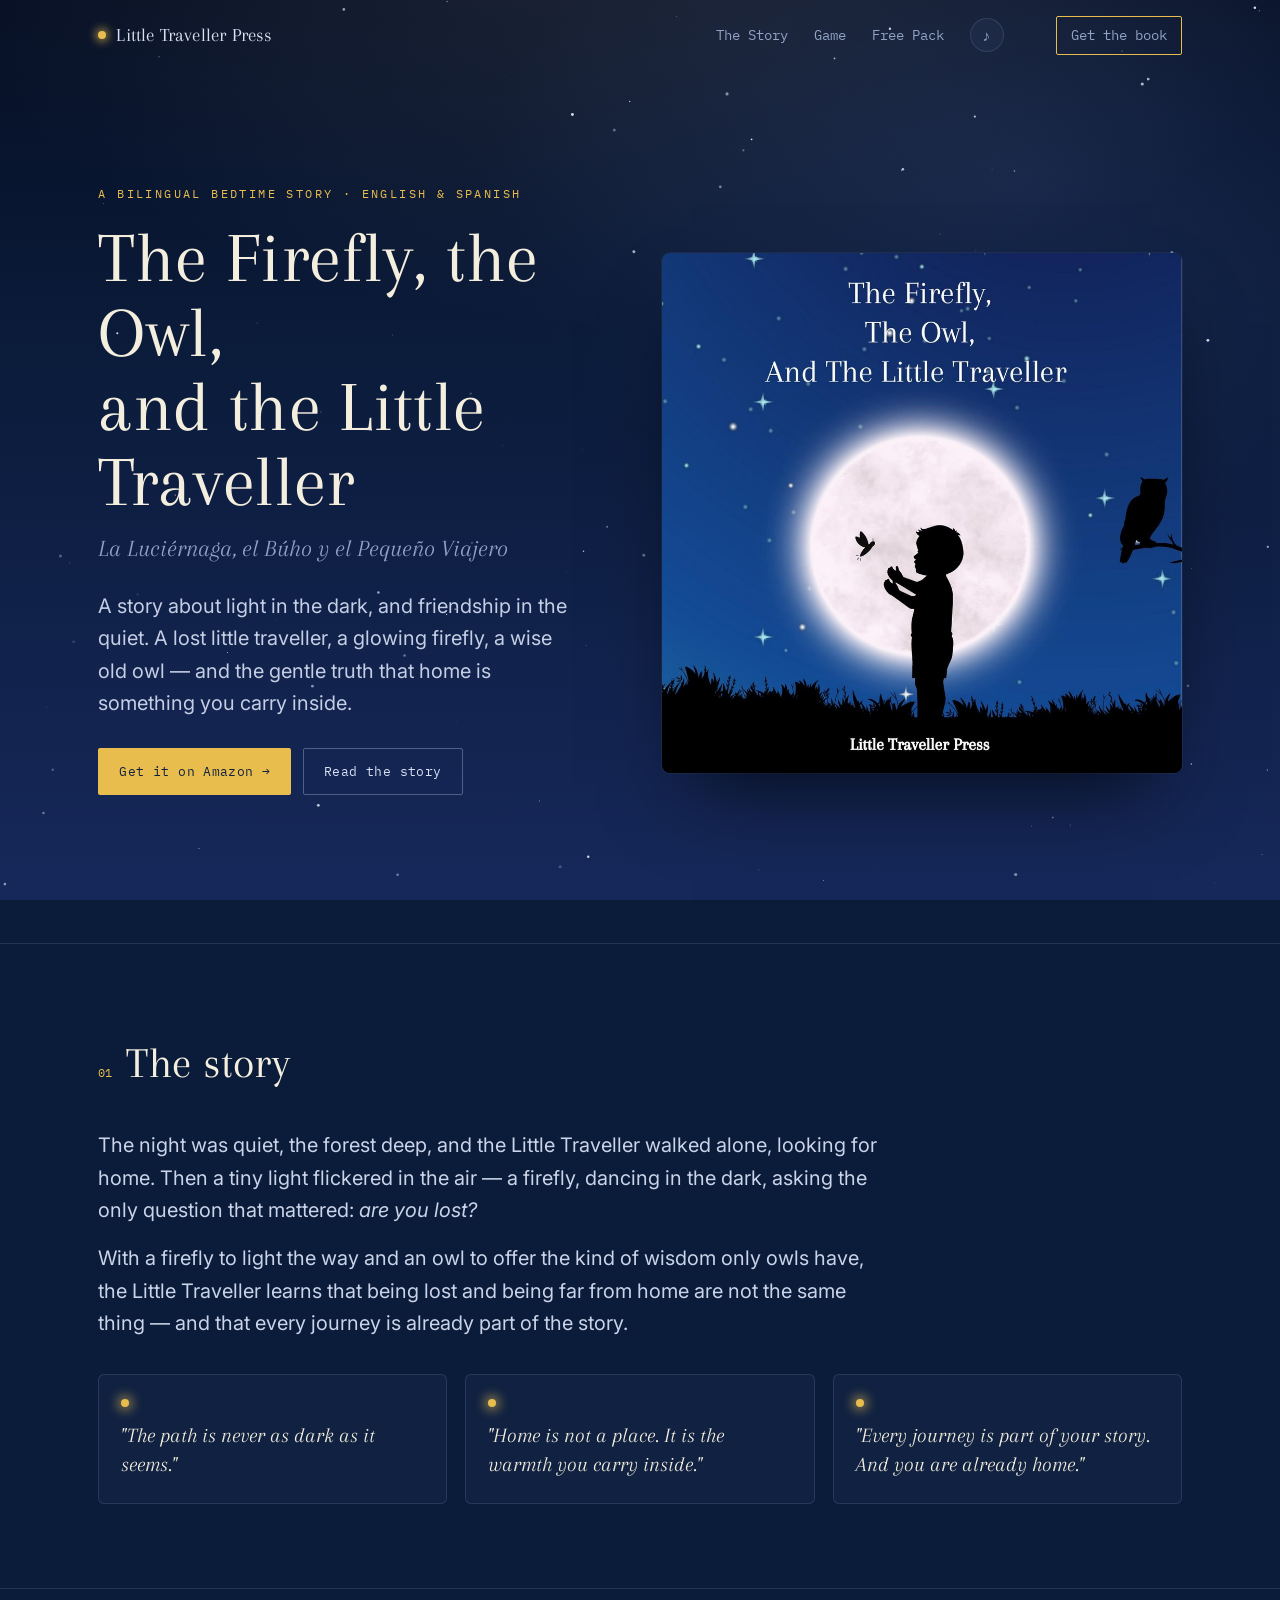
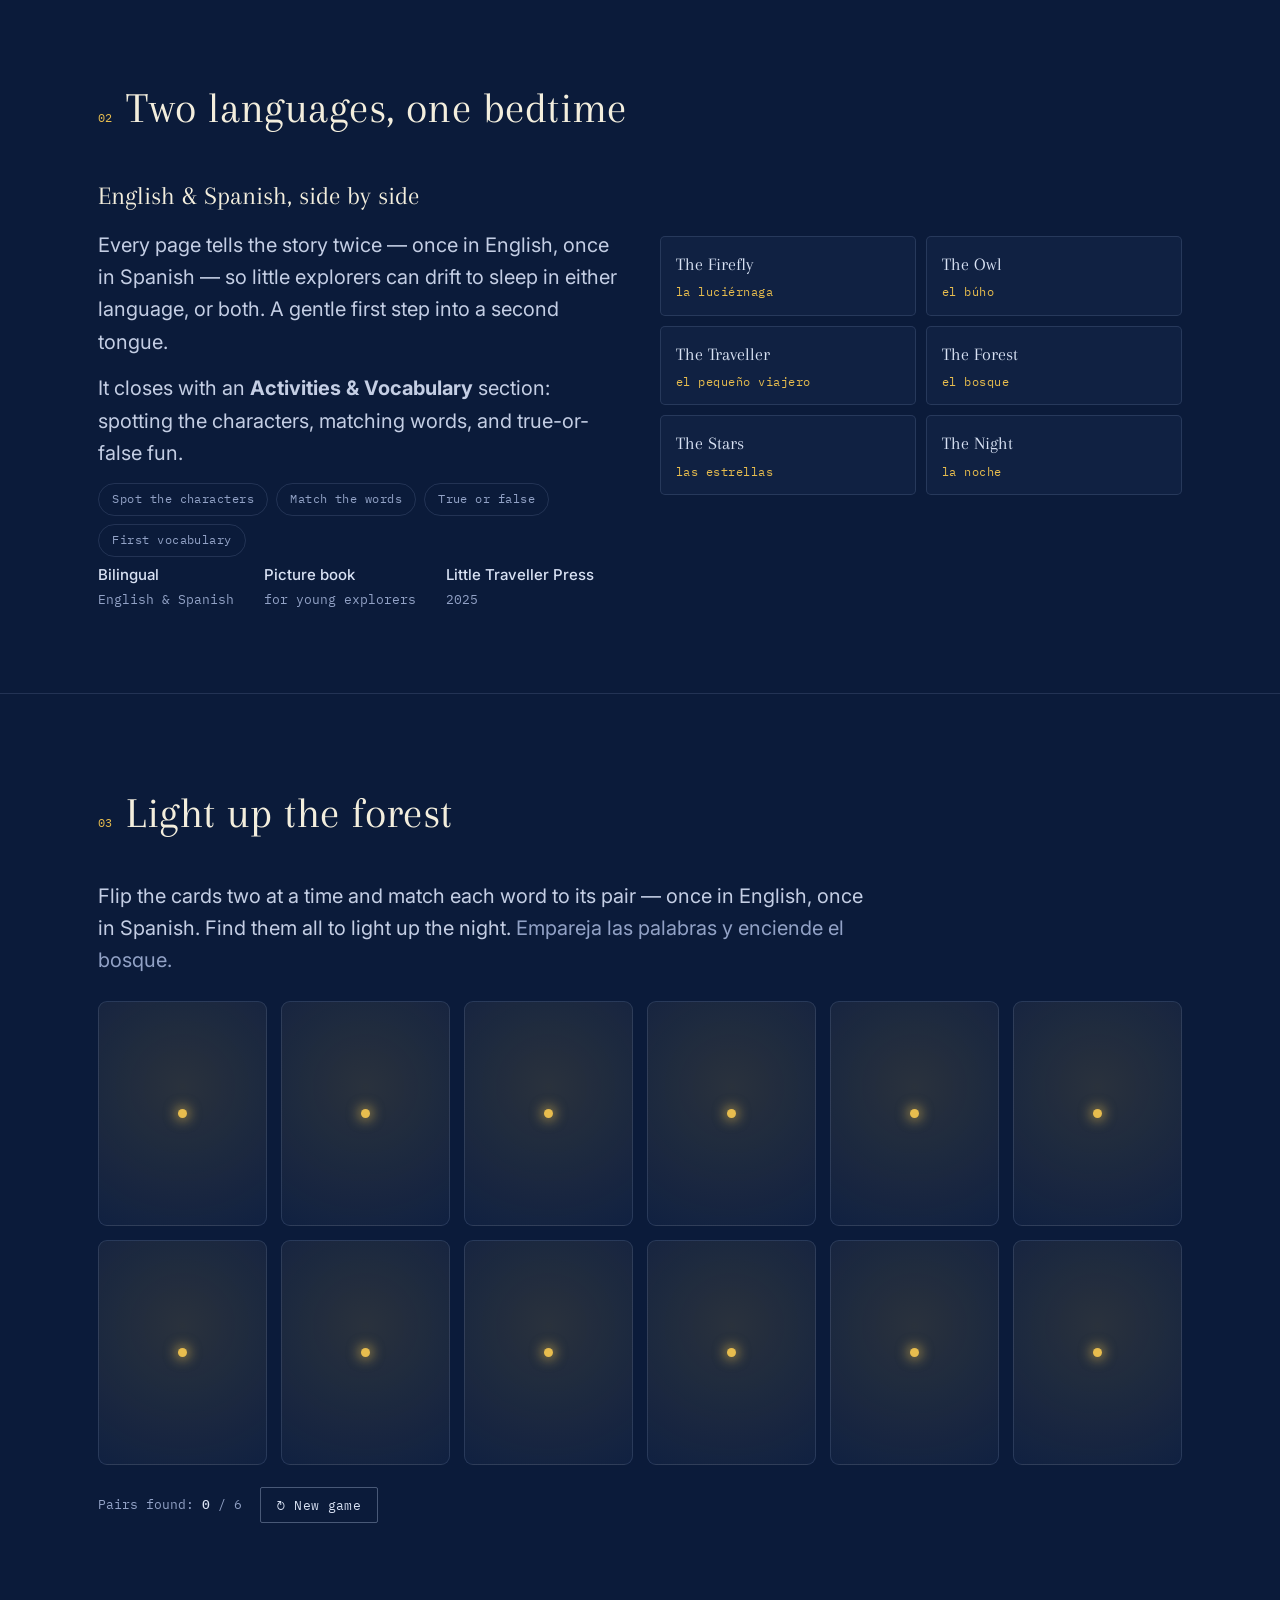
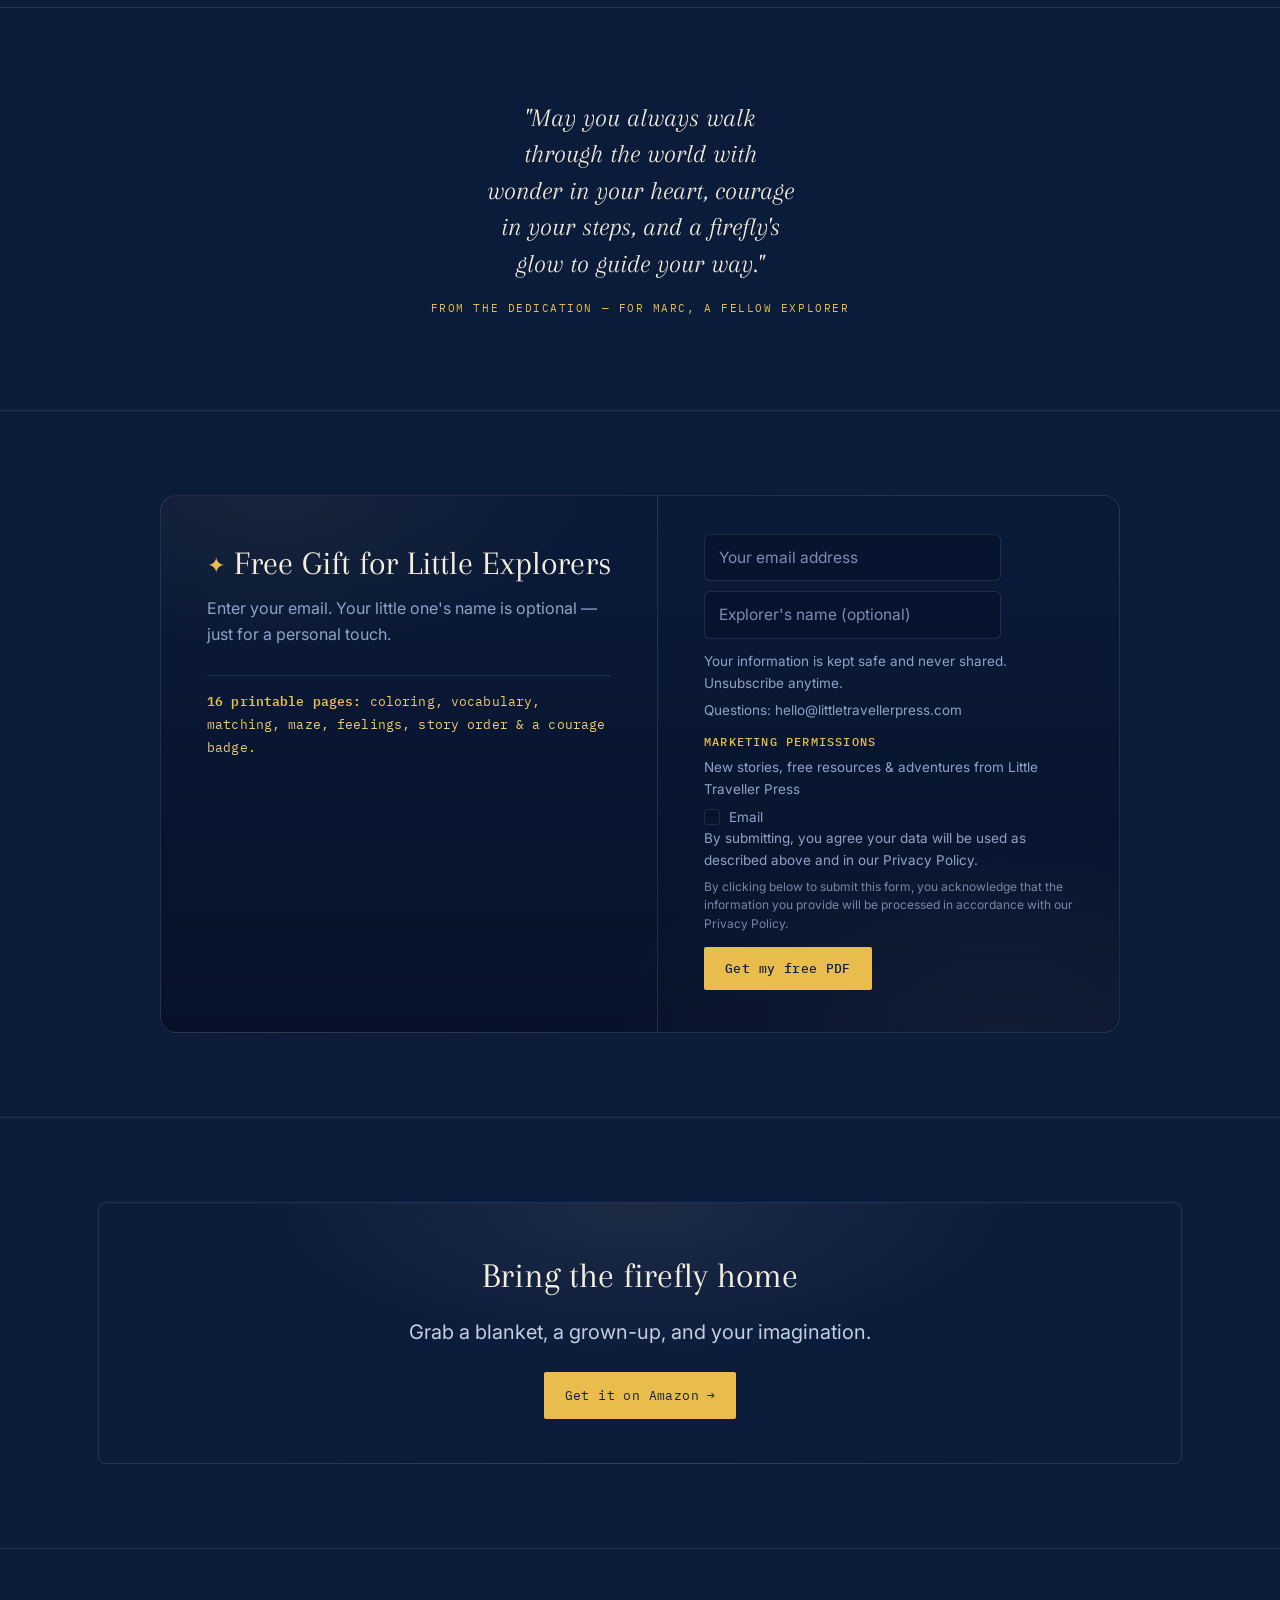
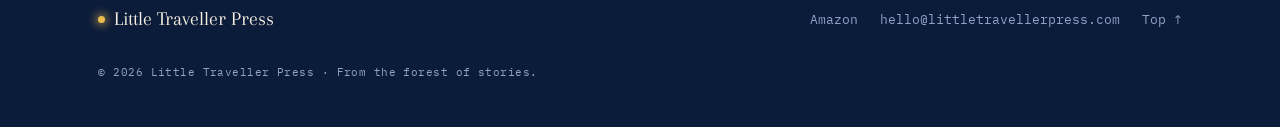
==== commit 3413a1eb: "Rename index-12.html to index.html" ====
--- a/index.html
+++ b/index.html
@@ -245,7 +245,7 @@
     .join-wrap{max-width:1080px;}
     .join-intro{padding:60px 56px 40px;}
     .join-panel{padding:48px 56px 52px;}
-    .join-intro h2{font-size:44px;}
+    .join-intro h2{font-size:34px;}
     .join-intro p.sub{font-size:17px;}
     .join-intro .join-contents{font-size:14px;}
     .ml-form-embedBody .ml-form-fieldRow input{font-size:16px!important;padding:15px 44px 15px 18px!important;}
@@ -287,7 +287,7 @@
     backdrop-filter: blur(2px);
   }
   .join-intro{padding:48px 46px 34px;border-bottom:1px solid var(--line);}
-  .join-intro h2{font-family:var(--serif);font-weight:400;font-size:clamp(30px,4.2vw,40px);color:var(--moon);margin:0 0 12px;line-height:1.14;}
+  .join-intro h2{font-family:var(--serif);font-weight:400;font-size:clamp(26px,3.4vw,34px);color:var(--moon);margin:0 0 12px;line-height:1.14;white-space:nowrap;}
   .join-intro h2 .spark{color:var(--firefly);font-size:.65em;vertical-align:middle;}
   .join-intro p.sub{color:var(--mist);margin:0 0 14px;line-height:1.65;max-width:52ch;font-size:16px;}
   .join-intro .join-contents{font-family:var(--mono);font-size:13px;color:var(--firefly-soft);letter-spacing:.01em;line-height:1.75;border-top:1px solid var(--line);padding-top:14px;margin-top:14px;}
@@ -303,25 +303,25 @@
   .ml-form-embedBody .ml-form-formContent{margin:0 0 12px 0!important;}
   .ml-form-embedBody .ml-form-fieldRow{margin:0 0 10px 0!important;}
   .ml-form-embedBody .ml-form-fieldRow input{
-    font-family:var(--sans)!important;font-size:14px!important;color:var(--star)!important;
+    font-family:var(--sans)!important;font-size:15.5px!important;color:var(--star)!important;
     background:rgba(8,18,42,.6)!important;border:1px solid var(--line)!important;border-radius:6px!important;
-    padding:11px 40px 11px 14px!important;line-height:1.4!important;outline:none;transition:border-color .2s, box-shadow .2s;
+    padding:12px 40px 12px 14px!important;line-height:1.4!important;outline:none;transition:border-color .2s, box-shadow .2s;
     box-sizing:border-box!important;
   }
-  .ml-form-embedBody .ml-form-fieldRow input::placeholder{color:var(--mist)!important;font-size:14px!important;opacity:.85;}
+  .ml-form-embedBody .ml-form-fieldRow input::placeholder{color:var(--mist)!important;font-size:15.5px!important;opacity:.85;}
   .ml-form-embedBody .ml-form-fieldRow input:focus{border-color:var(--firefly)!important;box-shadow:0 0 0 3px rgba(232,189,78,.13);}
 
   .ml-form-embedPermissions{margin:0 0 10px;}
-  .ml-form-embedPermissionsContent h4{font-family:var(--mono)!important;font-size:11px!important;font-weight:500!important;color:var(--firefly)!important;letter-spacing:.1em;text-transform:uppercase;margin:0 0 6px!important;}
+  .ml-form-embedPermissionsContent h4{font-family:var(--mono)!important;font-size:12px!important;font-weight:500!important;color:var(--firefly)!important;letter-spacing:.1em;text-transform:uppercase;margin:0 0 6px!important;}
   .ml-form-embedPermissionsContent p,
   .ml-form-embedPermissionsContent.privacy-policy p,
   .ml-form-embedPermissionsContent .description{
-    font-family:var(--sans)!important;font-size:12.5px!important;font-weight:400!important;font-style:normal!important;
-    color:var(--mist)!important;line-height:1.55!important;margin:0 0 6px!important;
+    font-family:var(--sans)!important;font-size:13.5px!important;font-weight:400!important;font-style:normal!important;
+    color:var(--mist)!important;line-height:1.6!important;margin:0 0 6px!important;
   }
   .ml-form-embedPermissionsContent p em{font-style:normal!important;}
   .ml-form-embedPermissionsContent p a{color:var(--firefly)!important;text-decoration:underline!important;}
-  .ml-form-embedMailerLite-GDPR p{font-family:var(--sans)!important;font-size:11px!important;font-weight:400!important;color:var(--mist)!important;opacity:.75;line-height:1.5!important;margin:0!important;}
+  .ml-form-embedMailerLite-GDPR p{font-family:var(--sans)!important;font-size:12px!important;font-weight:400!important;color:var(--mist)!important;opacity:.8;line-height:1.55!important;margin:0!important;}
 
   /* Checkbox rows: box and label text sit on one line, box first */
   .ml-form-embedPermissionsOptionsCheckbox label,
@@ -342,7 +342,7 @@
   }
   .ml-form-embedPermissionsOptionsCheckbox .label-description,
   .ml-form-checkboxRow .label-description{
-    font-family:var(--sans)!important;font-size:12.5px!important;font-weight:400!important;font-style:normal!important;
+    font-family:var(--sans)!important;font-size:13.5px!important;font-weight:400!important;font-style:normal!important;
     color:var(--mist)!important;position:static!important;
   }
   .ml-form-embedPermissionsOptionsCheckbox .label-description::before,
@@ -372,10 +372,11 @@
   @media(max-width:760px){
     .join-grid{grid-template-columns:1fr;}
     .join-intro,.join-panel{padding:28px 22px;}
+    .join-intro h2{white-space:normal;}
   }
   @media(min-width:761px){
-    .join-grid{grid-template-columns:0.9fr 1.1fr;}
-    .join-intro{border-bottom:none;border-right:1px solid var(--line);display:flex;flex-direction:column;justify-content:center;}
+    .join-grid{grid-template-columns:1fr 1fr;}
+    .join-intro{border-bottom:none;border-right:1px solid var(--line);display:flex;flex-direction:column;justify-content:flex-start;}
   }
   /* support / Ko-fi */
   .support-line{font-family:var(--mono);font-size:13px;color:var(--mist);margin:18px 0 0;letter-spacing:.01em;}
@@ -576,7 +577,7 @@
       <div class="join-grid">
         <div class="join-intro">
           <h2><span class="spark">✦</span> Free Gift for Little Explorers</h2>
-          <p class="sub">Enter your email below. Your little one's name is optional — just for a personal touch.</p>
+          <p class="sub">Enter your email. Your little one's name is optional — just for a personal touch.</p>
           <p class="join-contents"><b>16 printable pages:</b> coloring, vocabulary, matching, maze, feelings, story order &amp; a courage badge.</p>
         </div>
         <div class="join-panel">
@@ -588,7 +589,7 @@
                 <div class="ml-form-embedBody ml-form-embedBodyDefault row-form">
                   <div class="ml-form-embedContent">
                     <h4>Free Gift for Little Explorers</h4>
-                    <p>Enter your email below. Your little one's name is optional — just for a personal touch.</p>
+                    <p>Enter your email. Your little one's name is optional — just for a personal touch.</p>
                   </div>
 
                   <form class="ml-block-form" action="https://assets.mailerlite.com/jsonp/2484375/forms/191833335888086639/subscribe" data-code="" method="post">
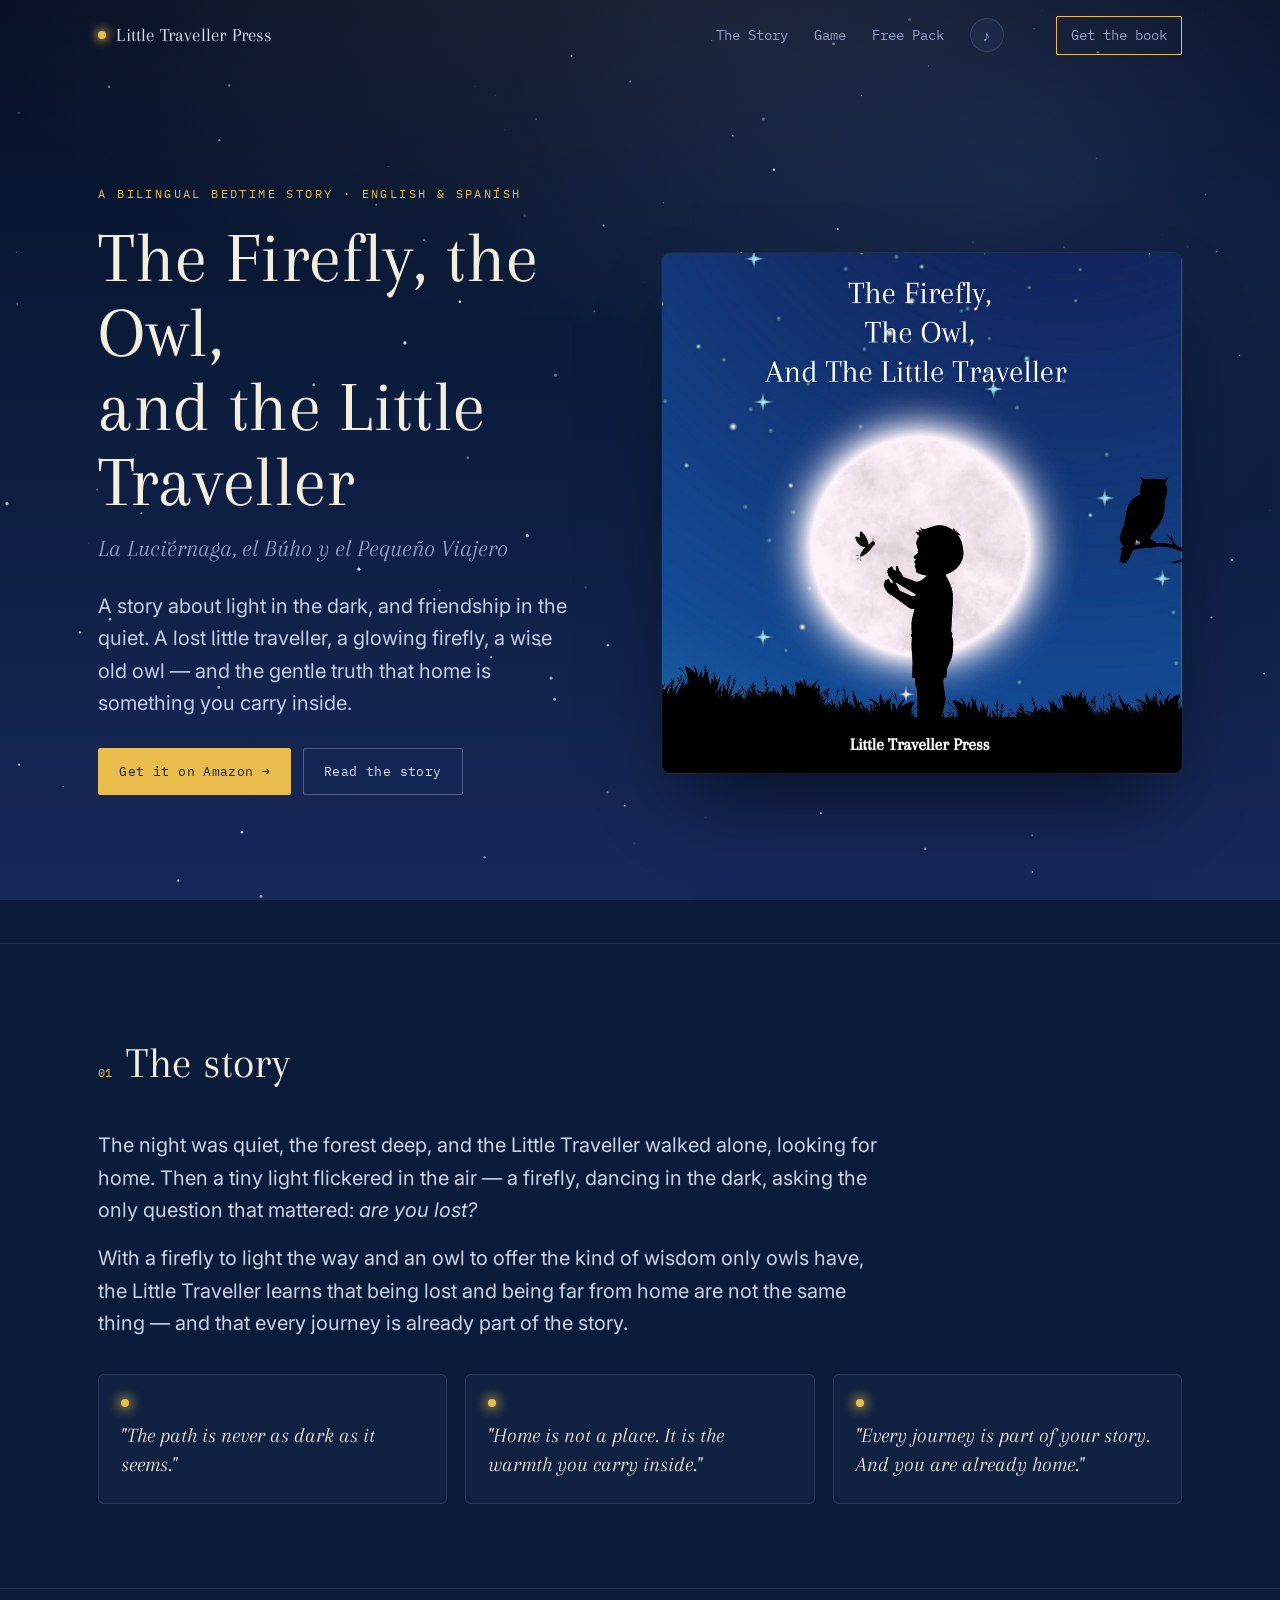
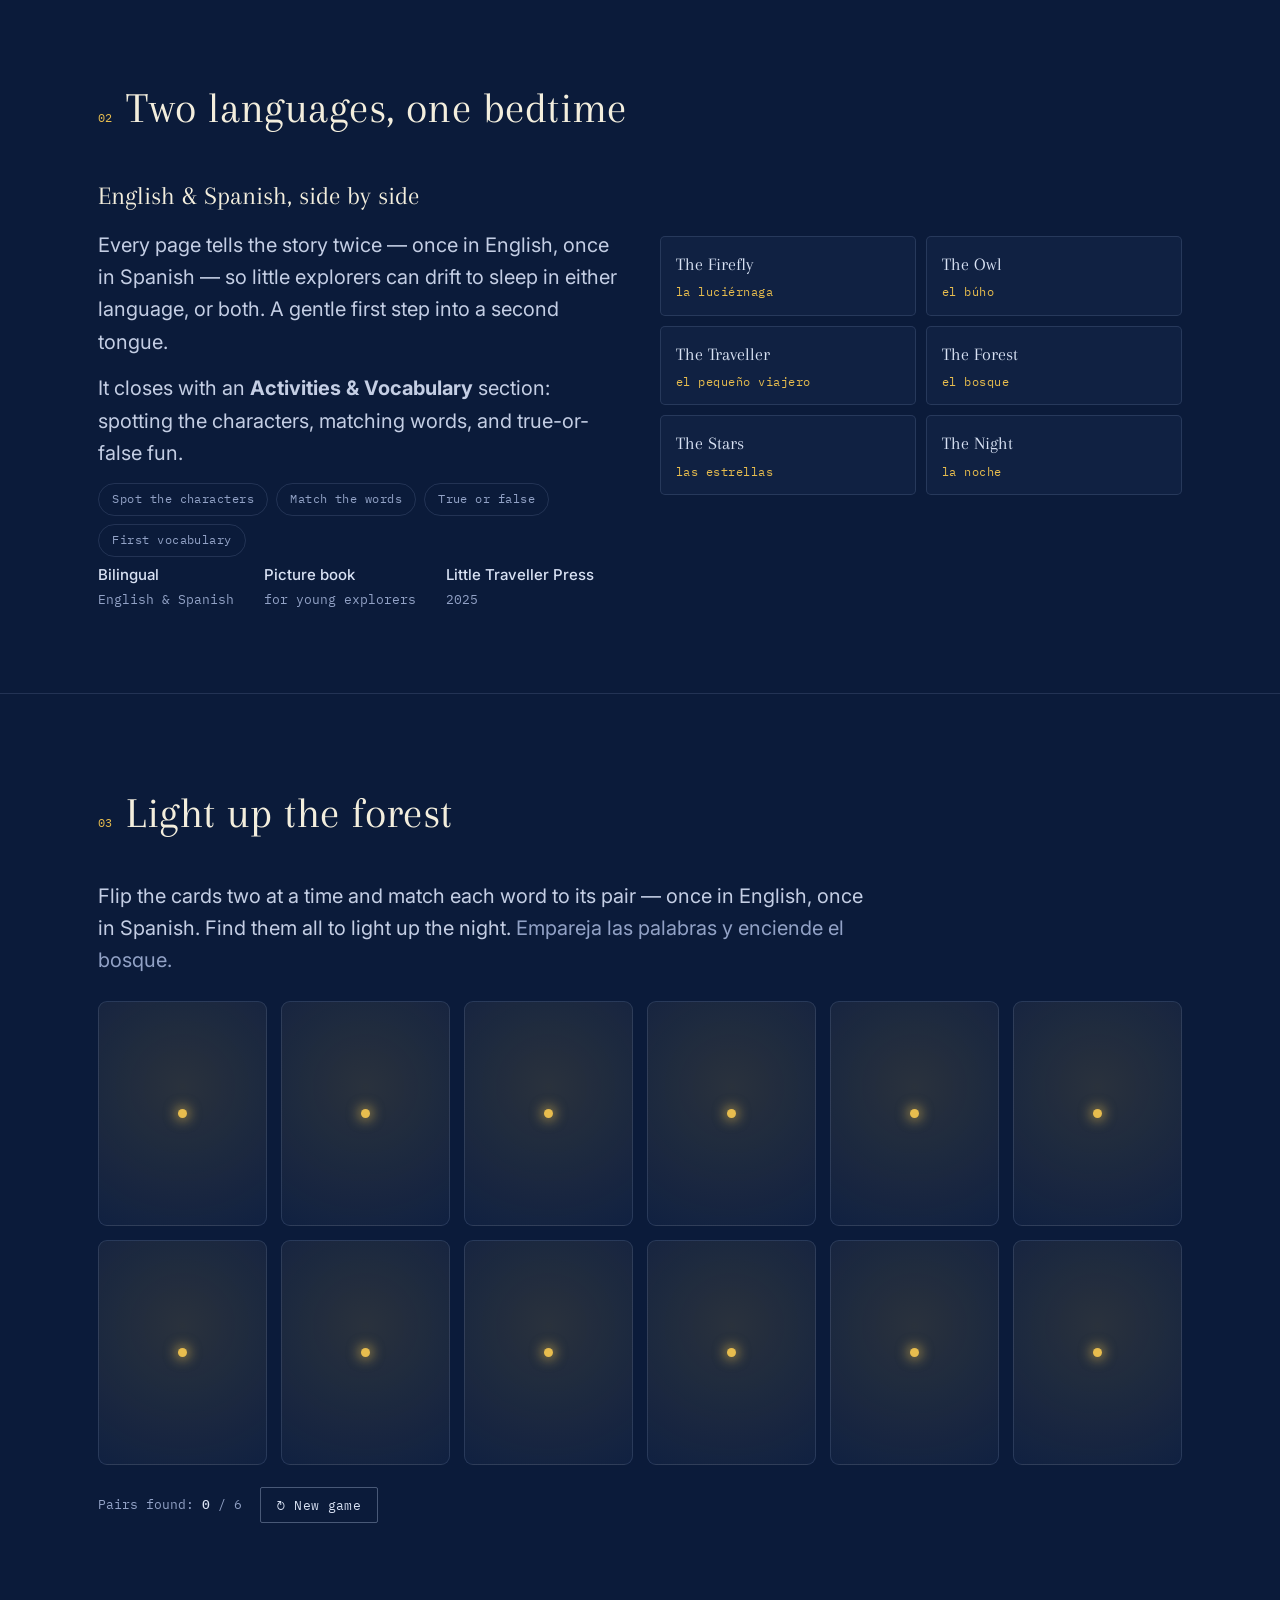
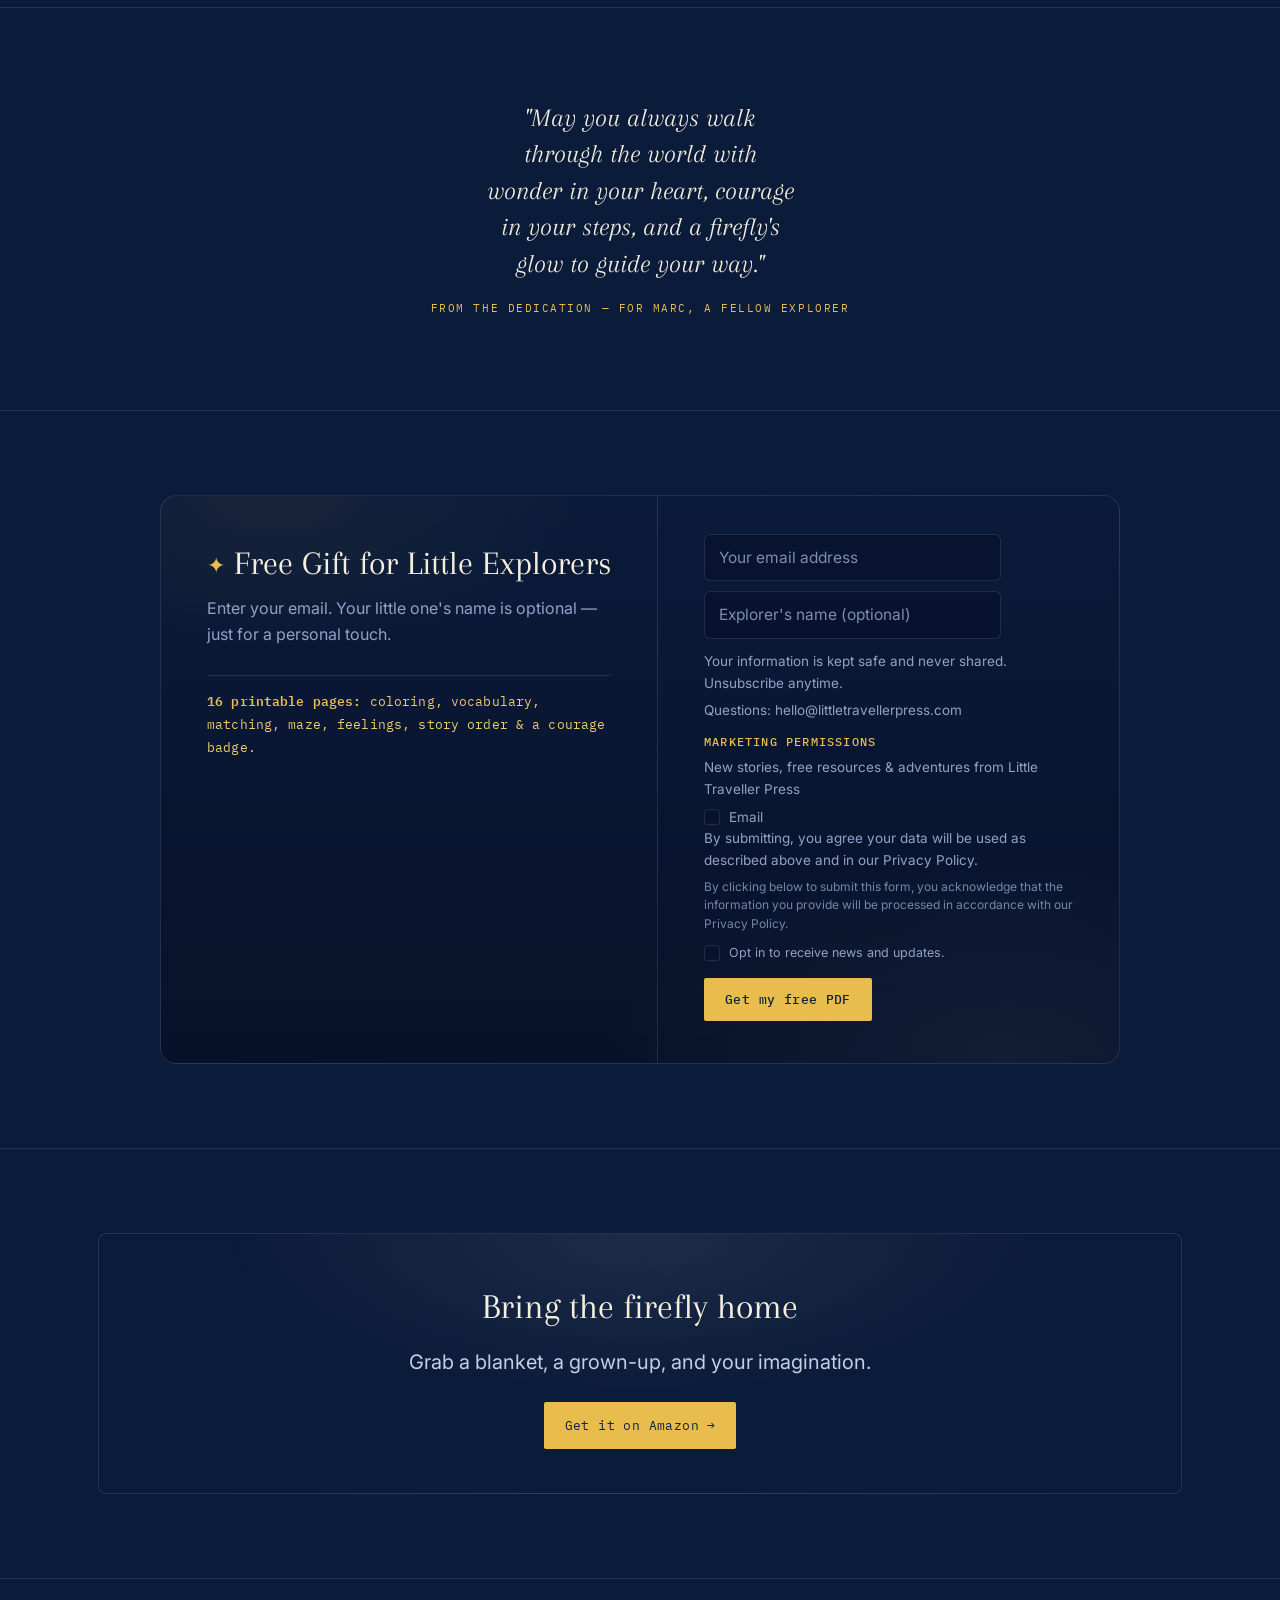
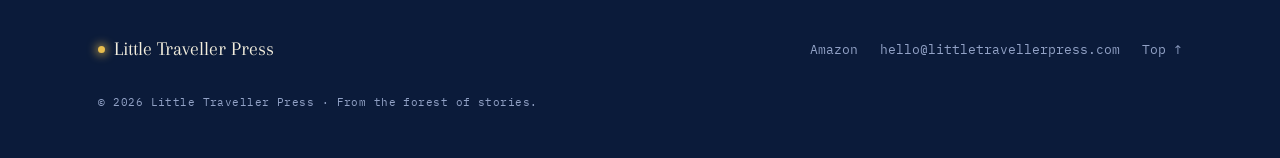
==== commit ef85cdfa: "Update redirect URL for successful form submission" ====
--- a/index.html
+++ b/index.html
@@ -632,7 +632,15 @@
                       </div>
                     </div>
 
+                    <div class="ml-form-checkboxRow ml-validate-required">
+                      <label class="checkbox">
+                        <input type="checkbox">
+                        <div class="label-description"><p>Opt in to receive news and updates.</p></div>
+                      </label>
+                    </div>
+
                     <div class="ml-form-recaptcha ml-validate-required">
+                      <script src="https://www.google.com/recaptcha/api.js"></script>
                       <div class="g-recaptcha" data-sitekey="6Lf1KHQUAAAAAFNKEX1hdSWCS3mRMv4FlFaNslaD"></div>
                     </div>
 
@@ -980,9 +988,7 @@
 </style>
 <script>
   function ml_webform_success_43285879() {
-    var $ = ml_jQuery || jQuery;
-    $('.ml-subscribe-form-43285879 .row-success').show();
-    $('.ml-subscribe-form-43285879 .row-form').hide();
+    window.location.href = '/thank-you.html';
   }
 </script>
 <script src="https://groot.mailerlite.com/js/w/webforms.min.js?v83147fa8ce2d95cb73ece7f28b469519" type="text/javascript"></script>
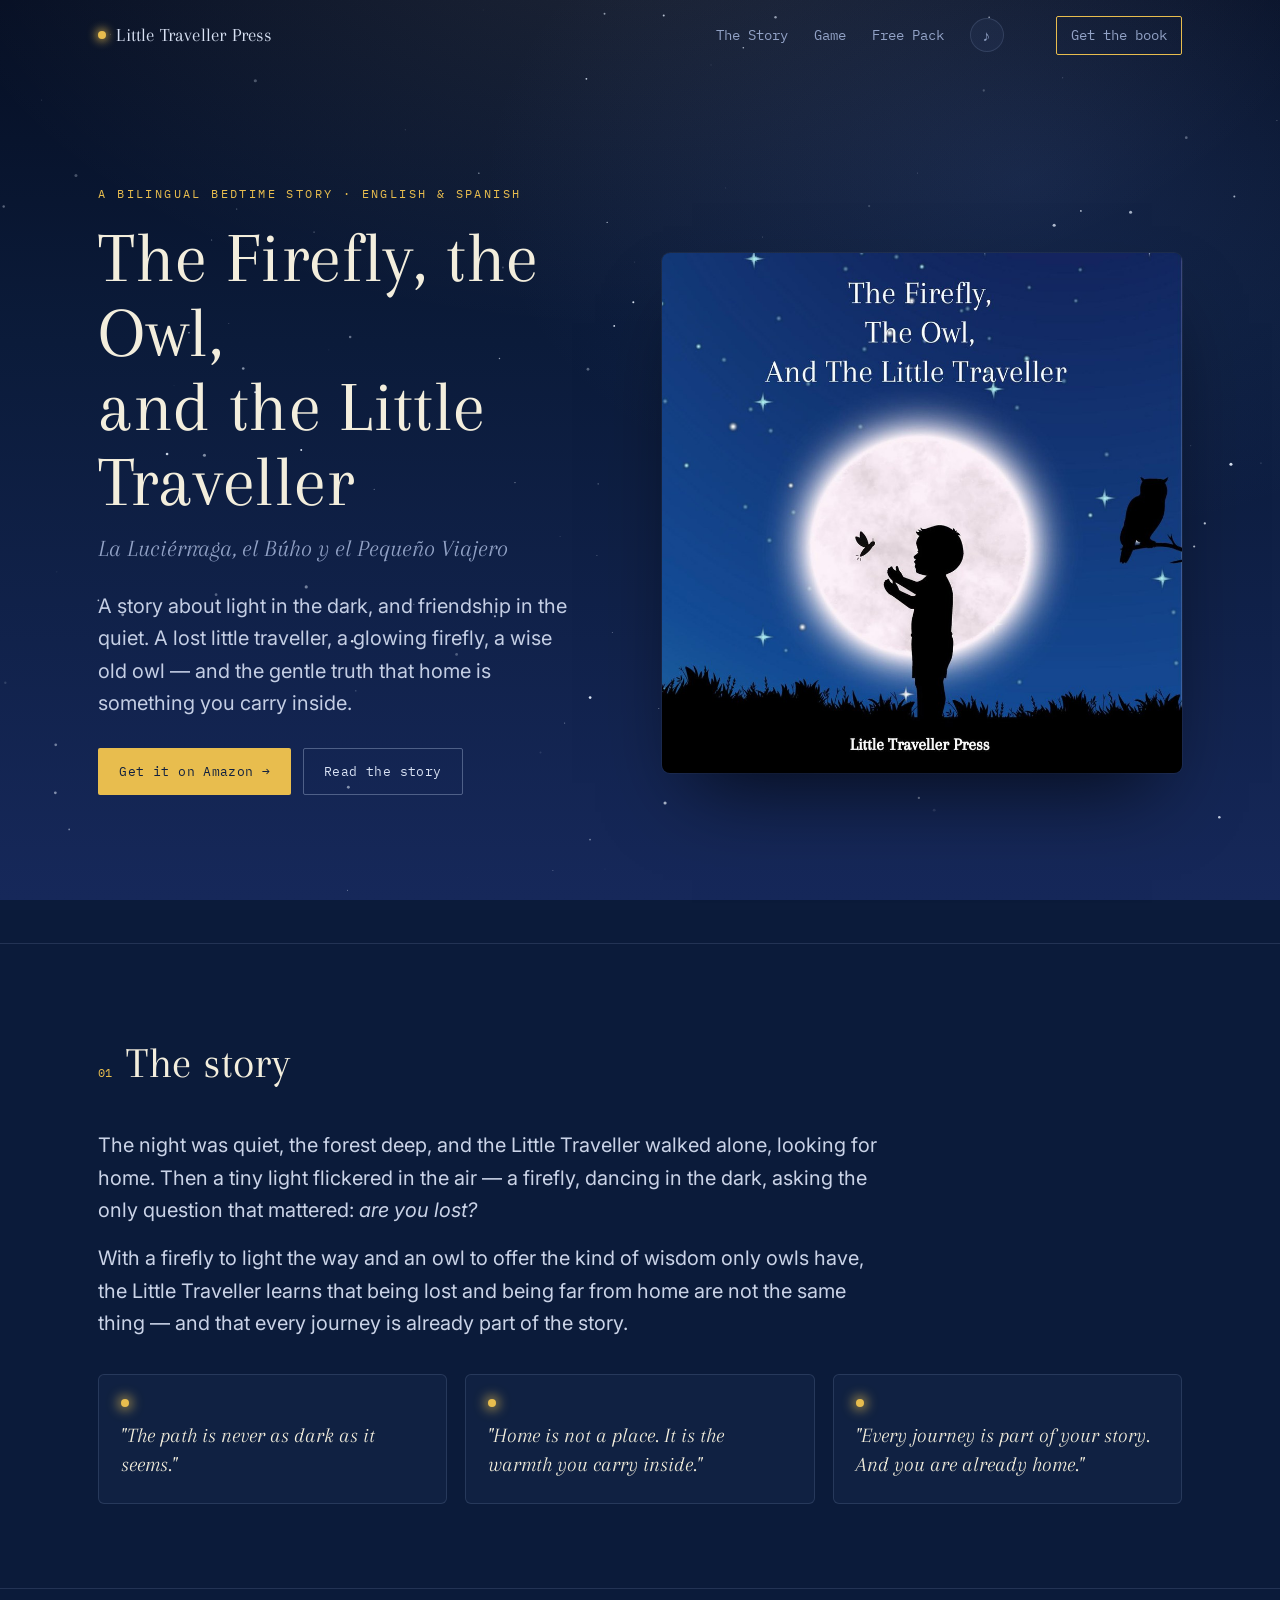
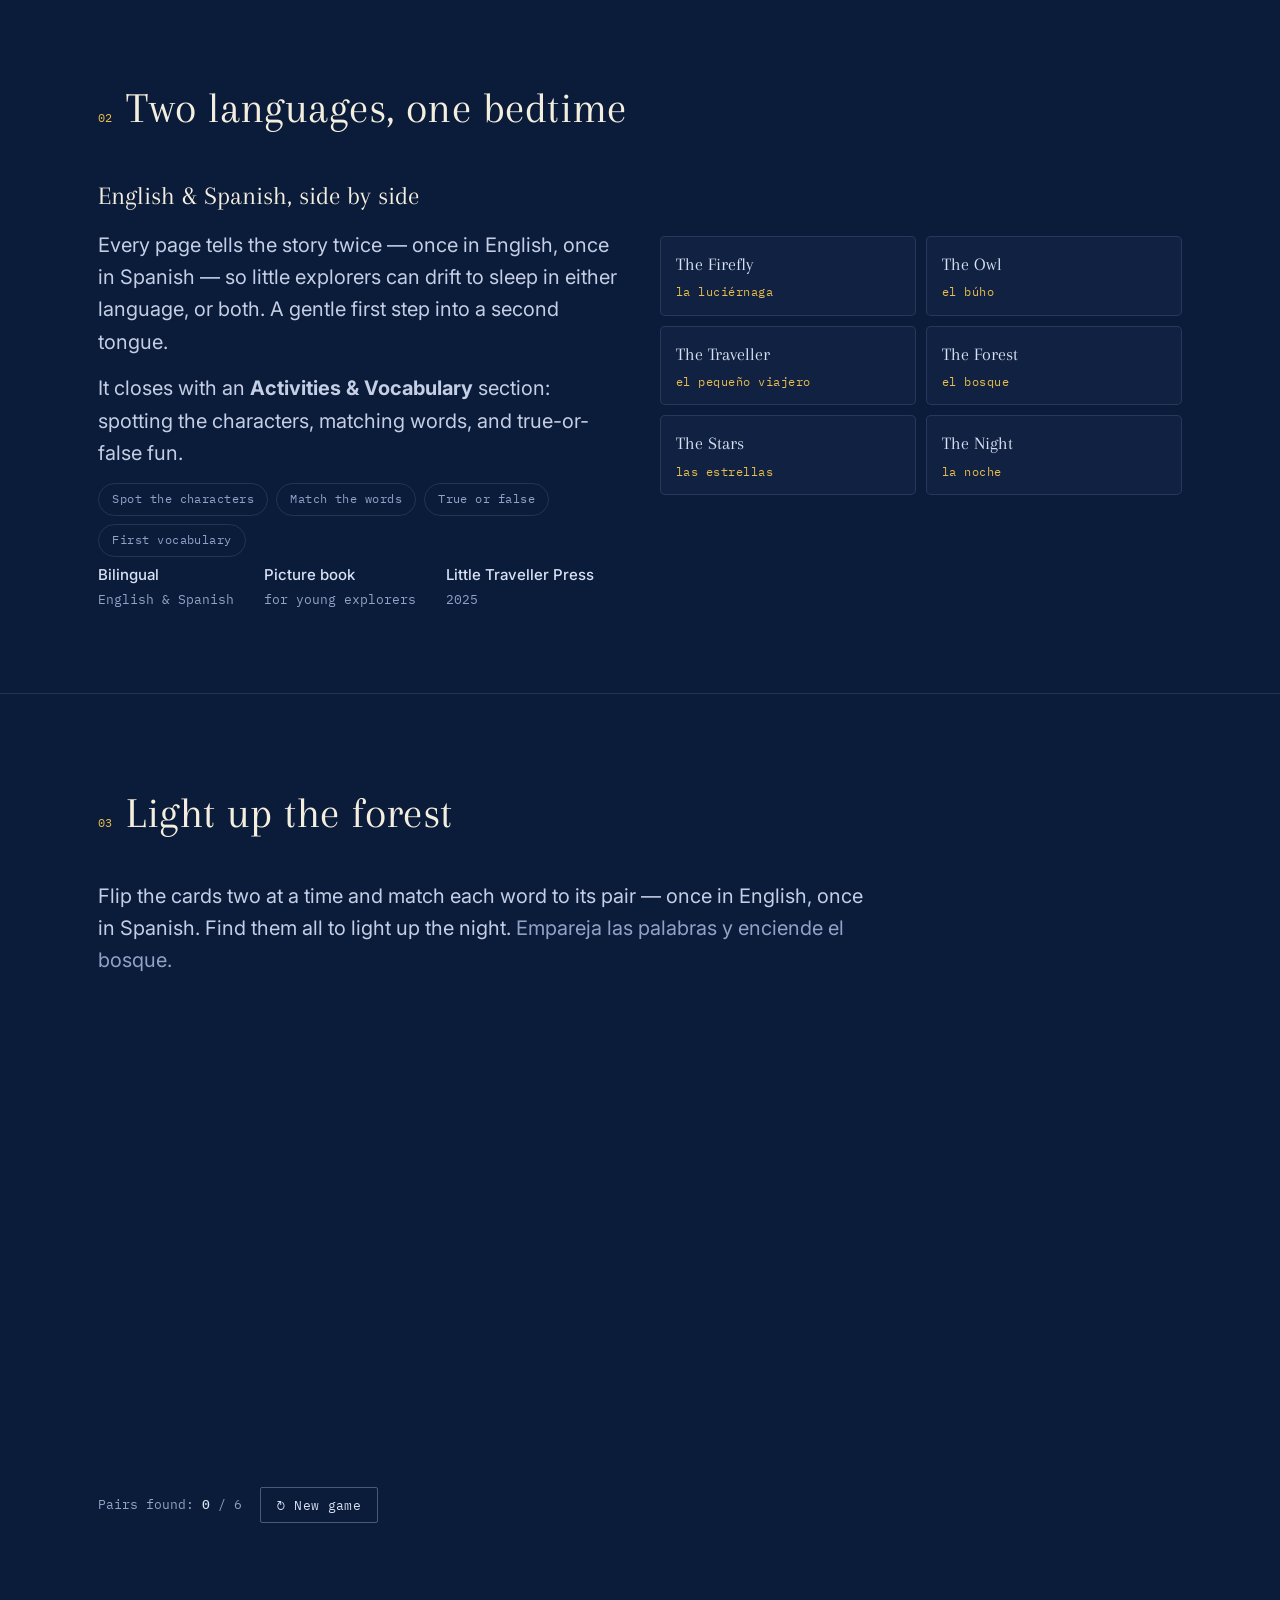
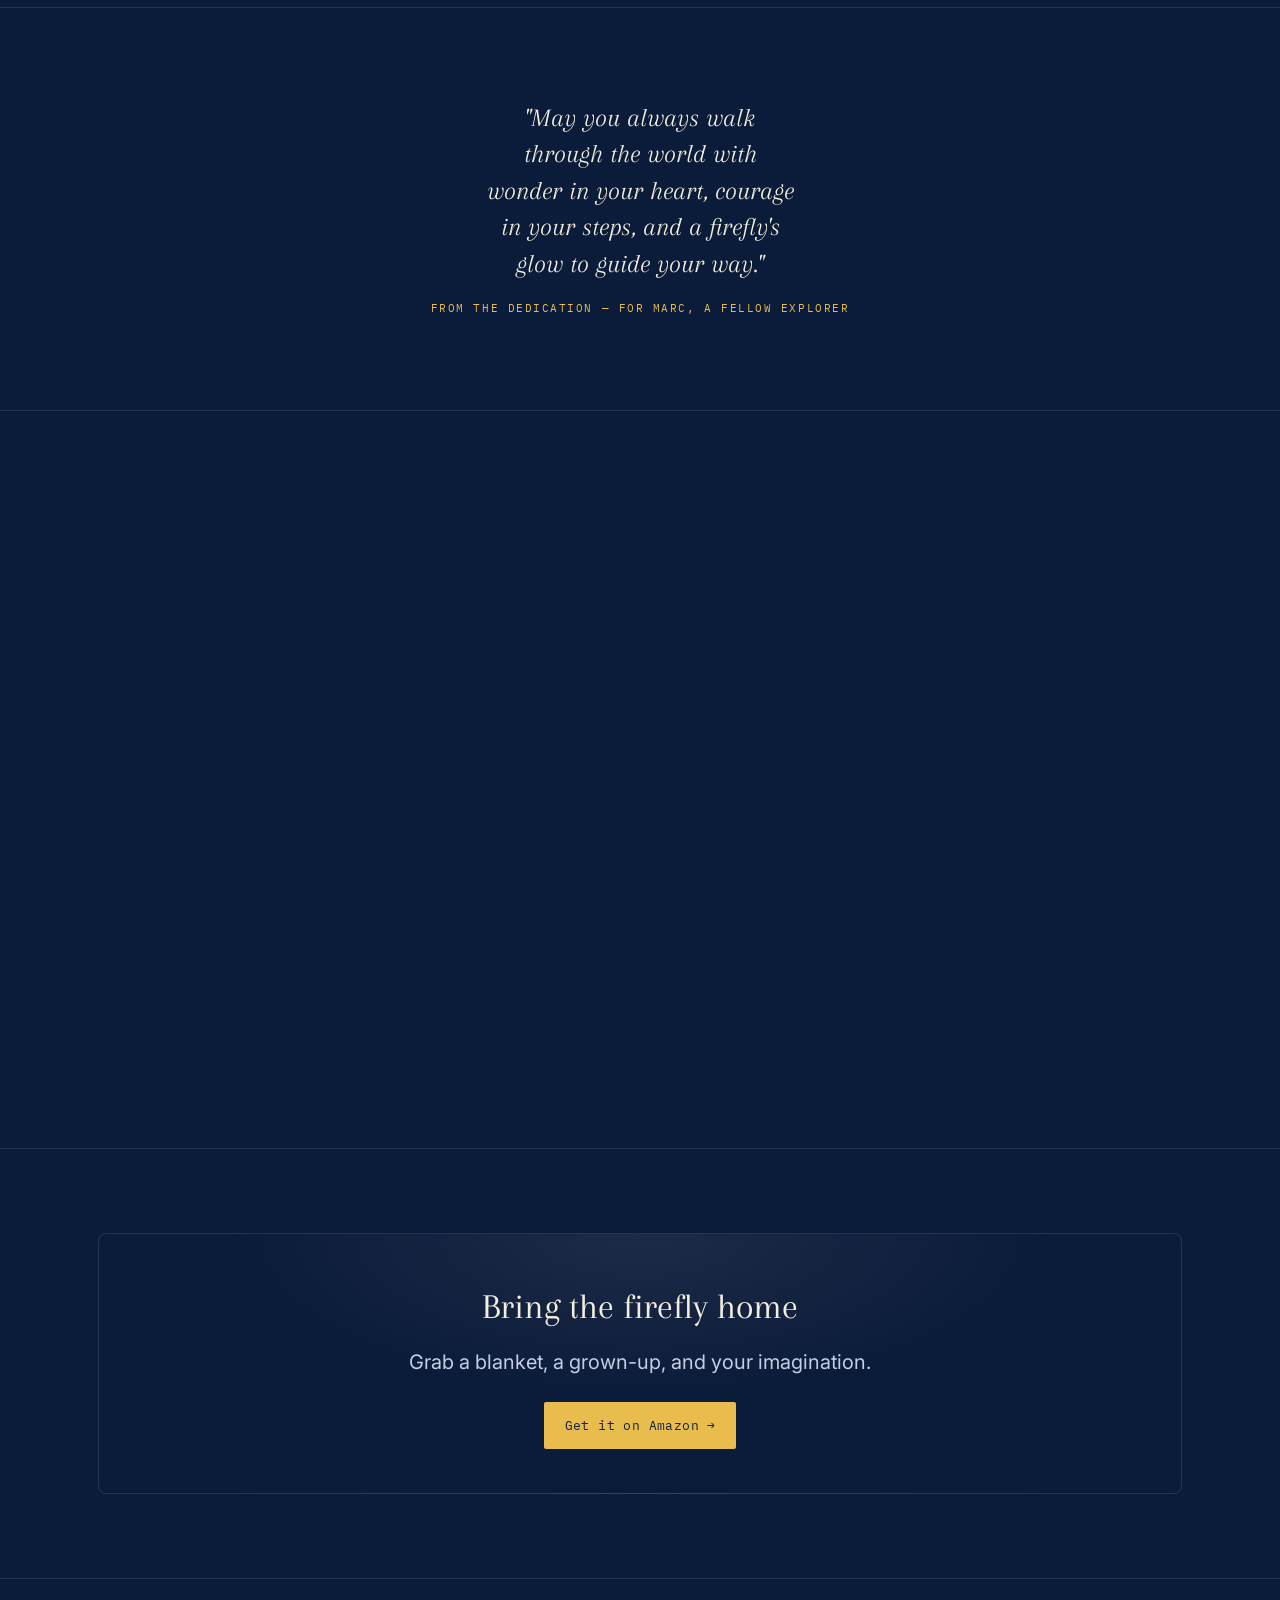
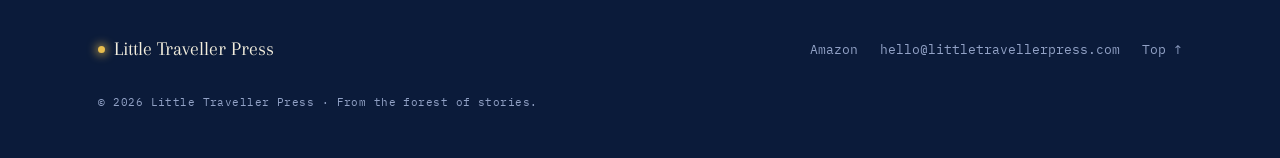
==== commit af392e7e: "Add comment for redeployment after permissions fix" ====
--- a/index.html
+++ b/index.html
@@ -1,4 +1,5 @@
 <!DOCTYPE html>
+<!-- redeploy after permissions fix -->
 <html lang="en">
 <head>
 <meta charset="UTF-8" />
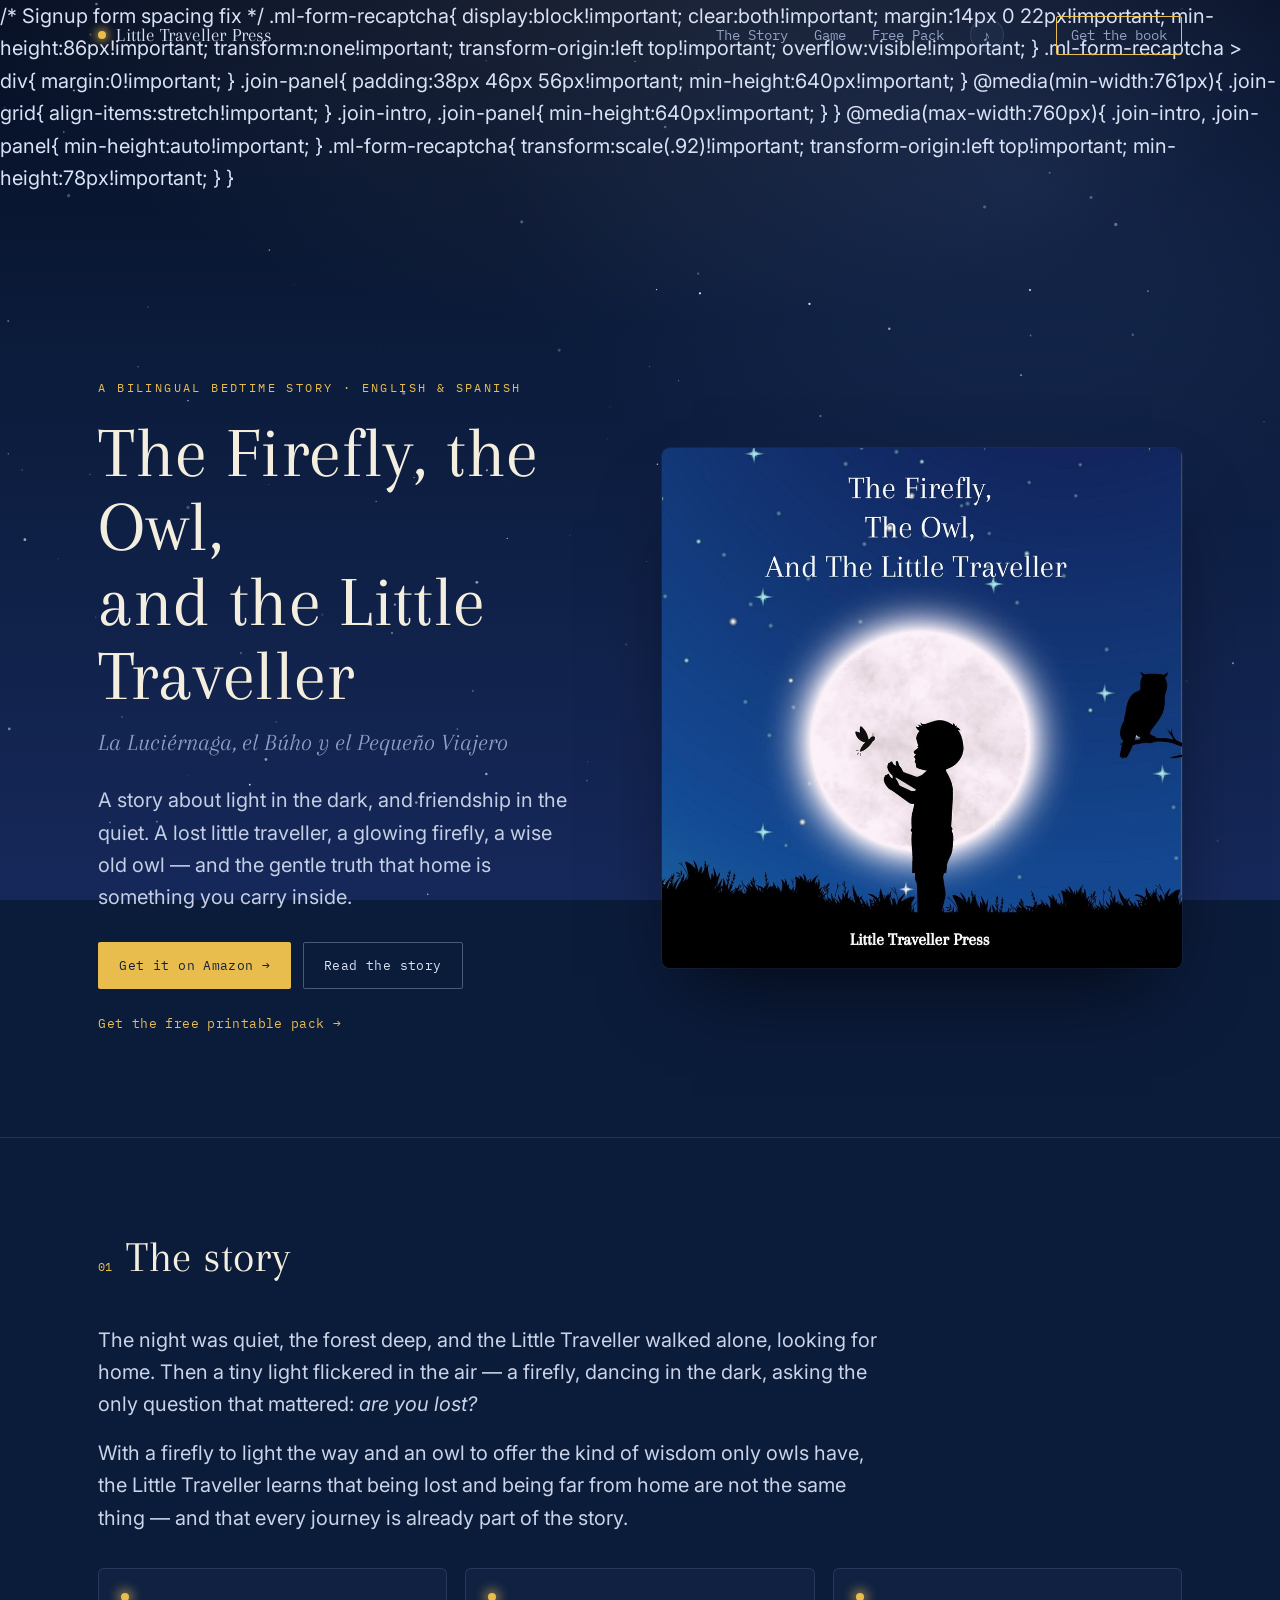
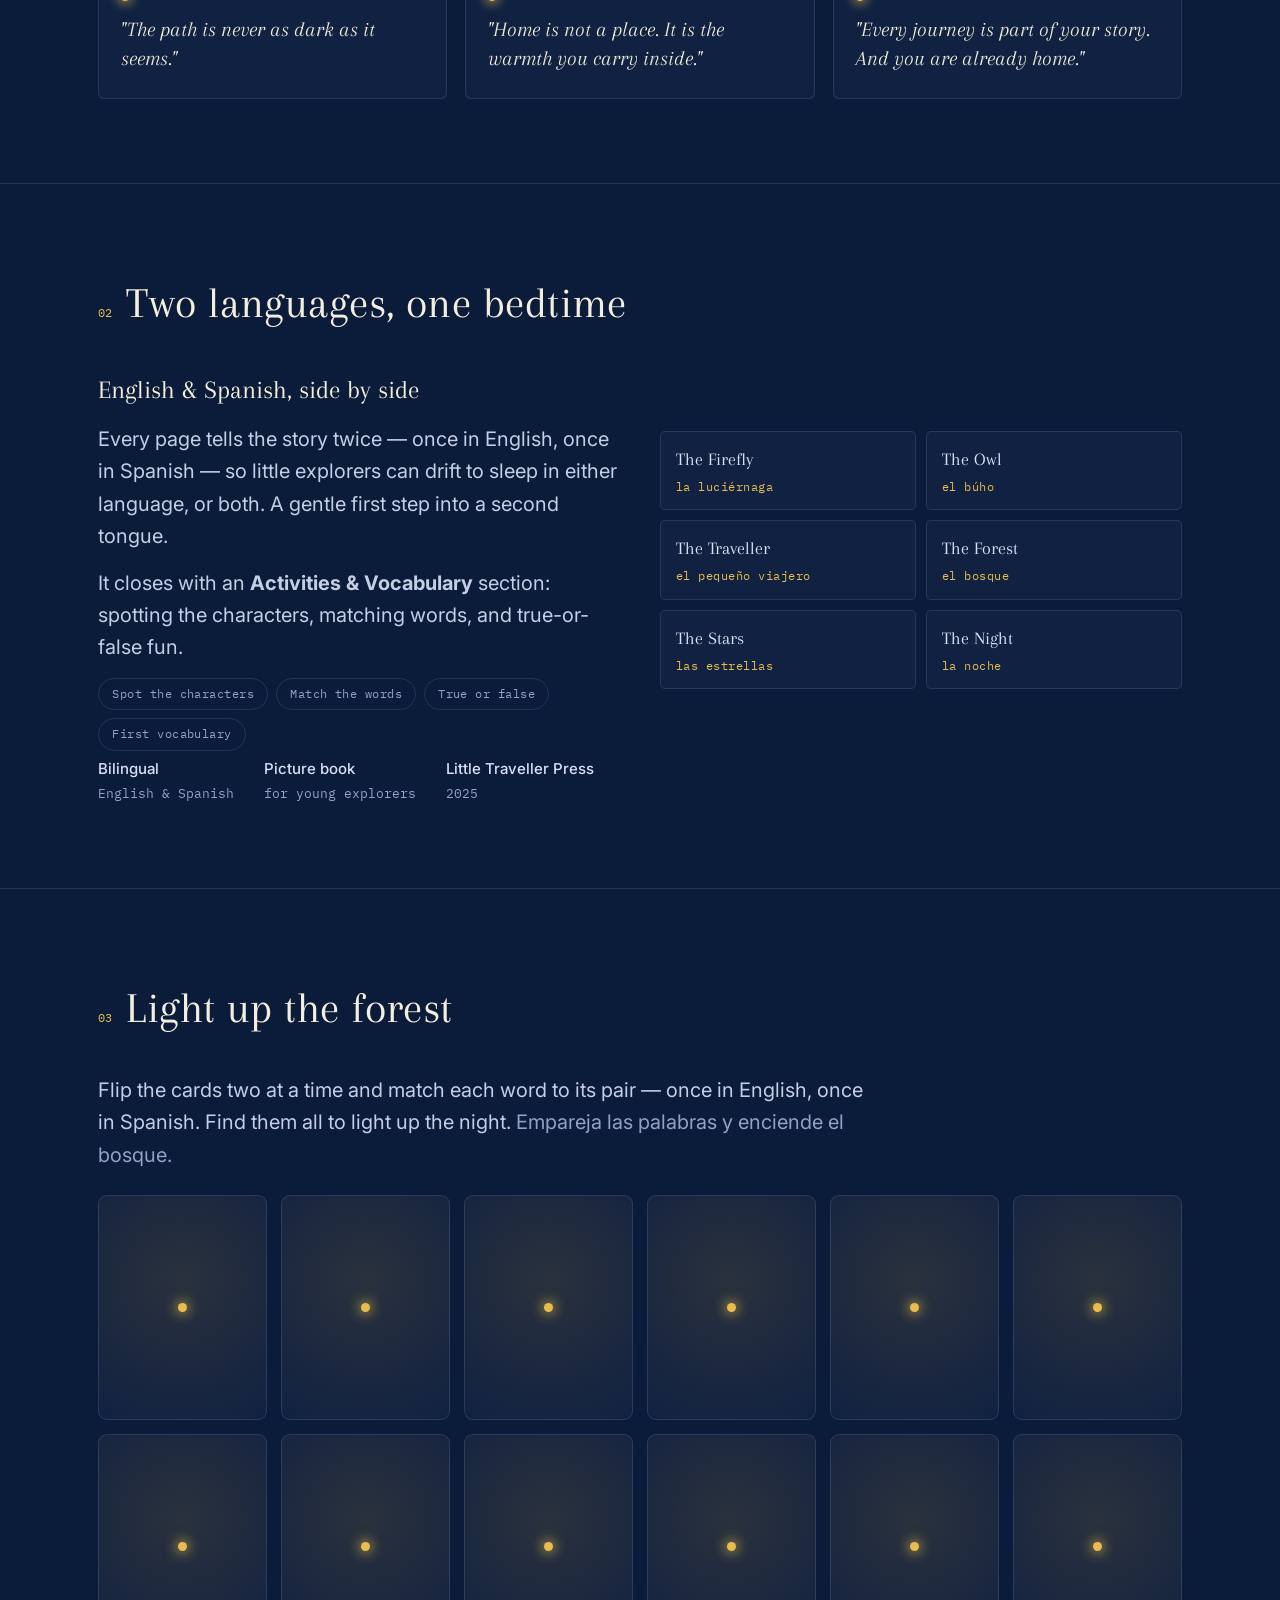
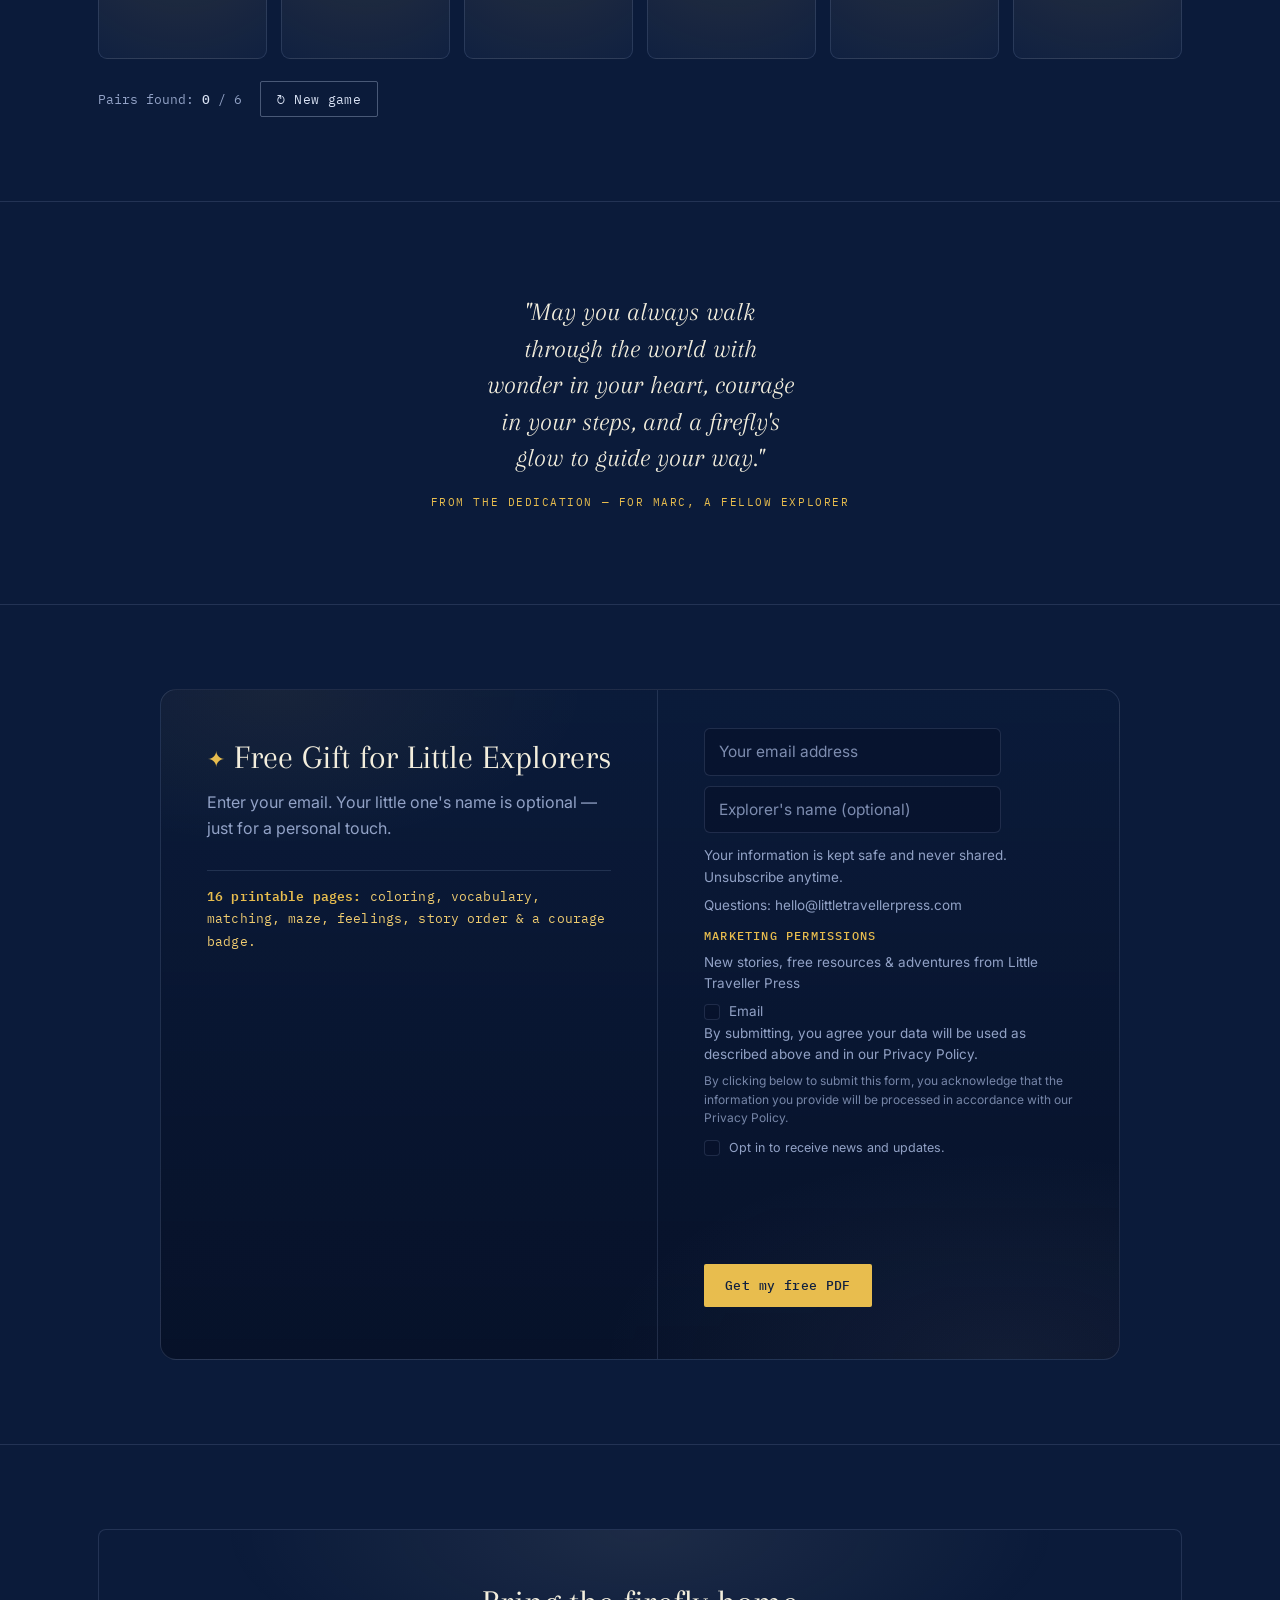
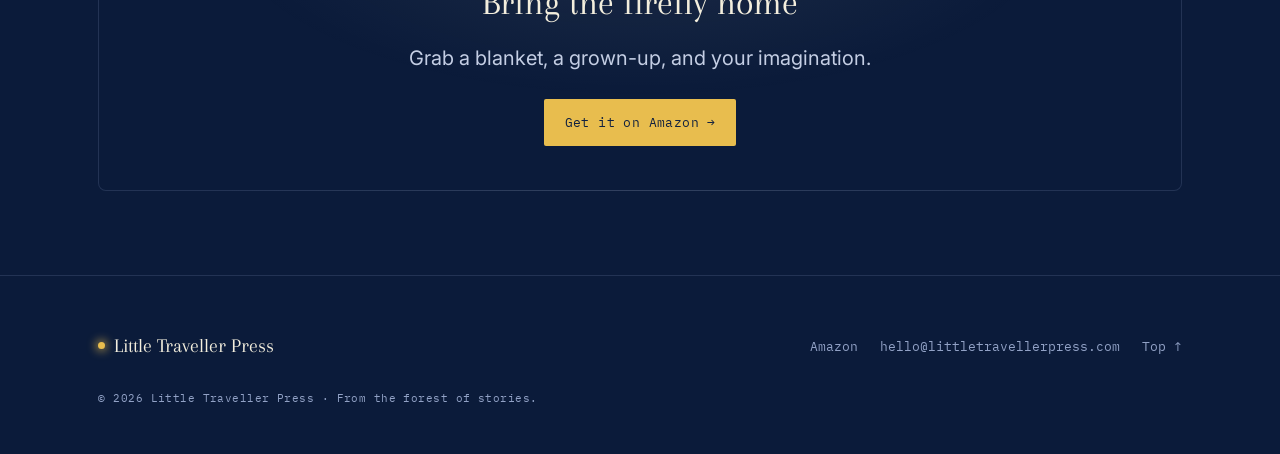
==== commit 59bad0f3: "Update styles for join panel and recaptcha Adjusted sign up for pdf form padding and min-height for " ====
--- a/index.html
+++ b/index.html
@@ -293,7 +293,7 @@
   .join-intro p.sub{color:var(--mist);margin:0 0 14px;line-height:1.65;max-width:52ch;font-size:16px;}
   .join-intro .join-contents{font-family:var(--mono);font-size:13px;color:var(--firefly-soft);letter-spacing:.01em;line-height:1.75;border-top:1px solid var(--line);padding-top:14px;margin-top:14px;}
   .join-intro .join-contents b{color:var(--firefly);font-weight:600;}
-  .join-panel{padding:38px 46px 42px;}
+  .join-panel{   padding:38px 46px 52px;   min-height:620px; }
 
   /* Native-styled MailerLite embed (overrides ML default look) */
   .ml-form-embedContainer{background:transparent!important;}
@@ -353,7 +353,13 @@
   .ml-form-embedPermissionsOptionsCheckbox .label-description p,
   .ml-form-checkboxRow .label-description p{margin:0!important;font-size:12.5px!important;}
 
-  .ml-form-recaptcha{margin:2px 0 14px!important;float:none!important;transform:scale(.92);transform-origin:0 0;}
+  .ml-form-recaptcha{
+  margin: 10px 0 18px !important;
+  float: none !important;
+  transform: none !important;
+  min-height: 78px;
+  overflow: visible;
+}
 
   .ml-form-embedSubmit{margin:0!important;}
   .ml-form-embedSubmit button{
@@ -397,6 +403,49 @@
     .sound-toggle .wave{animation:none;}
   }
 </style>
+  /* Signup form spacing fix */
+.ml-form-recaptcha{
+  display:block!important;
+  clear:both!important;
+  margin:14px 0 22px!important;
+  min-height:86px!important;
+  transform:none!important;
+  transform-origin:left top!important;
+  overflow:visible!important;
+}
+
+.ml-form-recaptcha > div{
+  margin:0!important;
+}
+
+.join-panel{
+  padding:38px 46px 56px!important;
+  min-height:640px!important;
+}
+
+@media(min-width:761px){
+  .join-grid{
+    align-items:stretch!important;
+  }
+
+  .join-intro,
+  .join-panel{
+    min-height:640px!important;
+  }
+}
+
+@media(max-width:760px){
+  .join-intro,
+  .join-panel{
+    min-height:auto!important;
+  }
+
+  .ml-form-recaptcha{
+    transform:scale(.92)!important;
+    transform-origin:left top!important;
+    min-height:78px!important;
+  }
+}
 </head>
 <body>
 <canvas id="stars"></canvas>
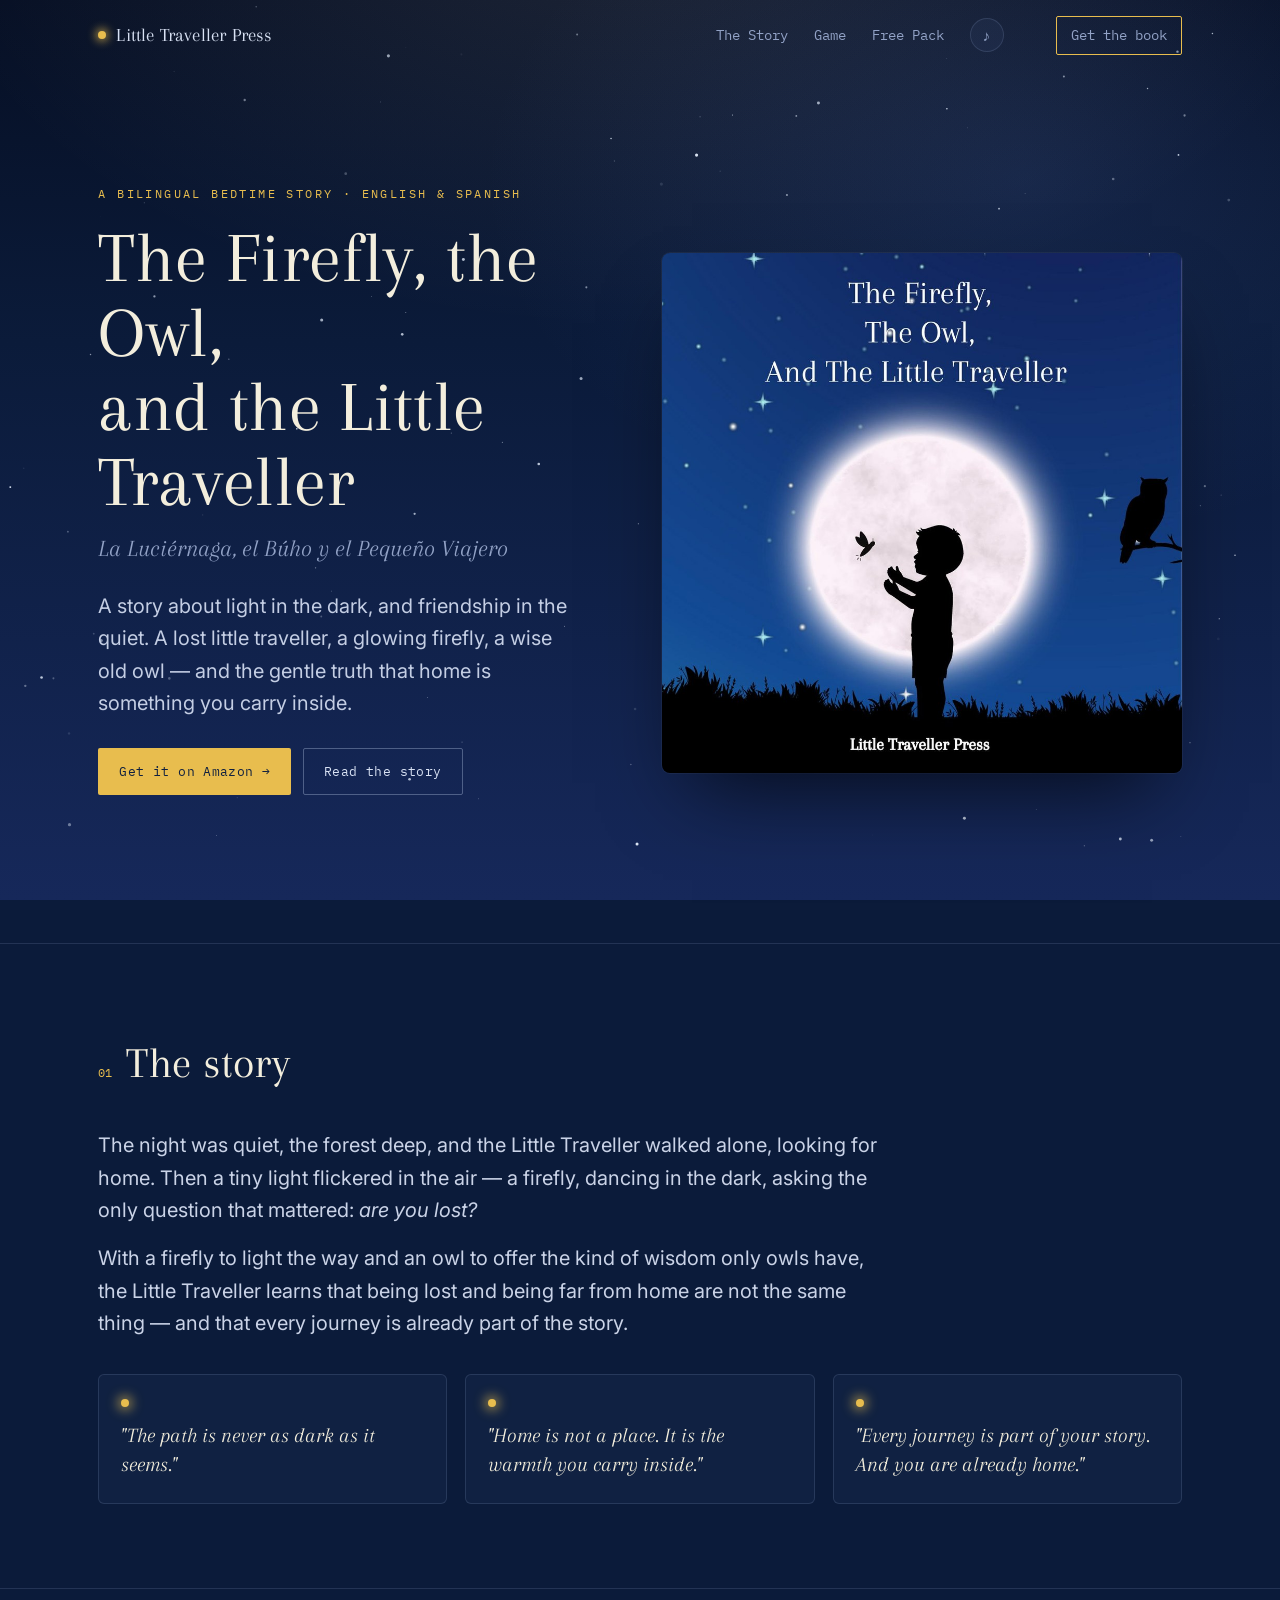
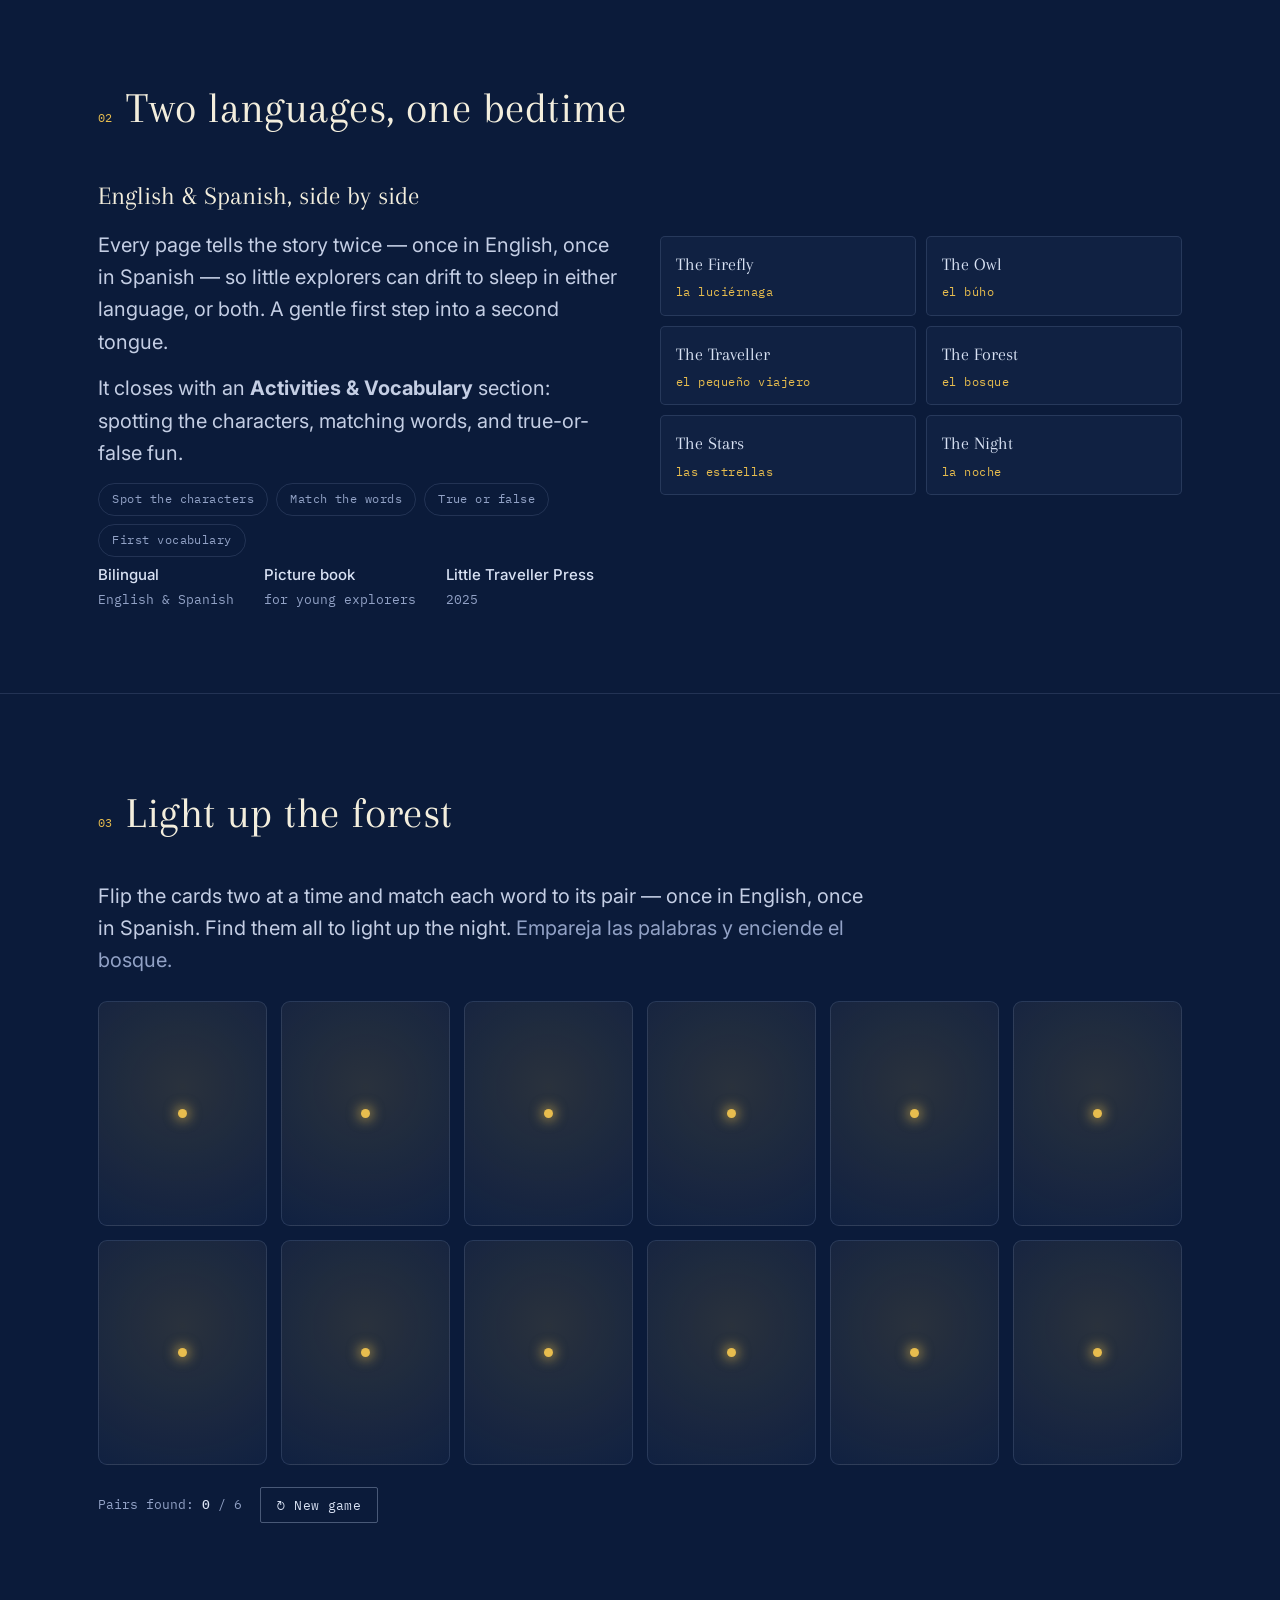
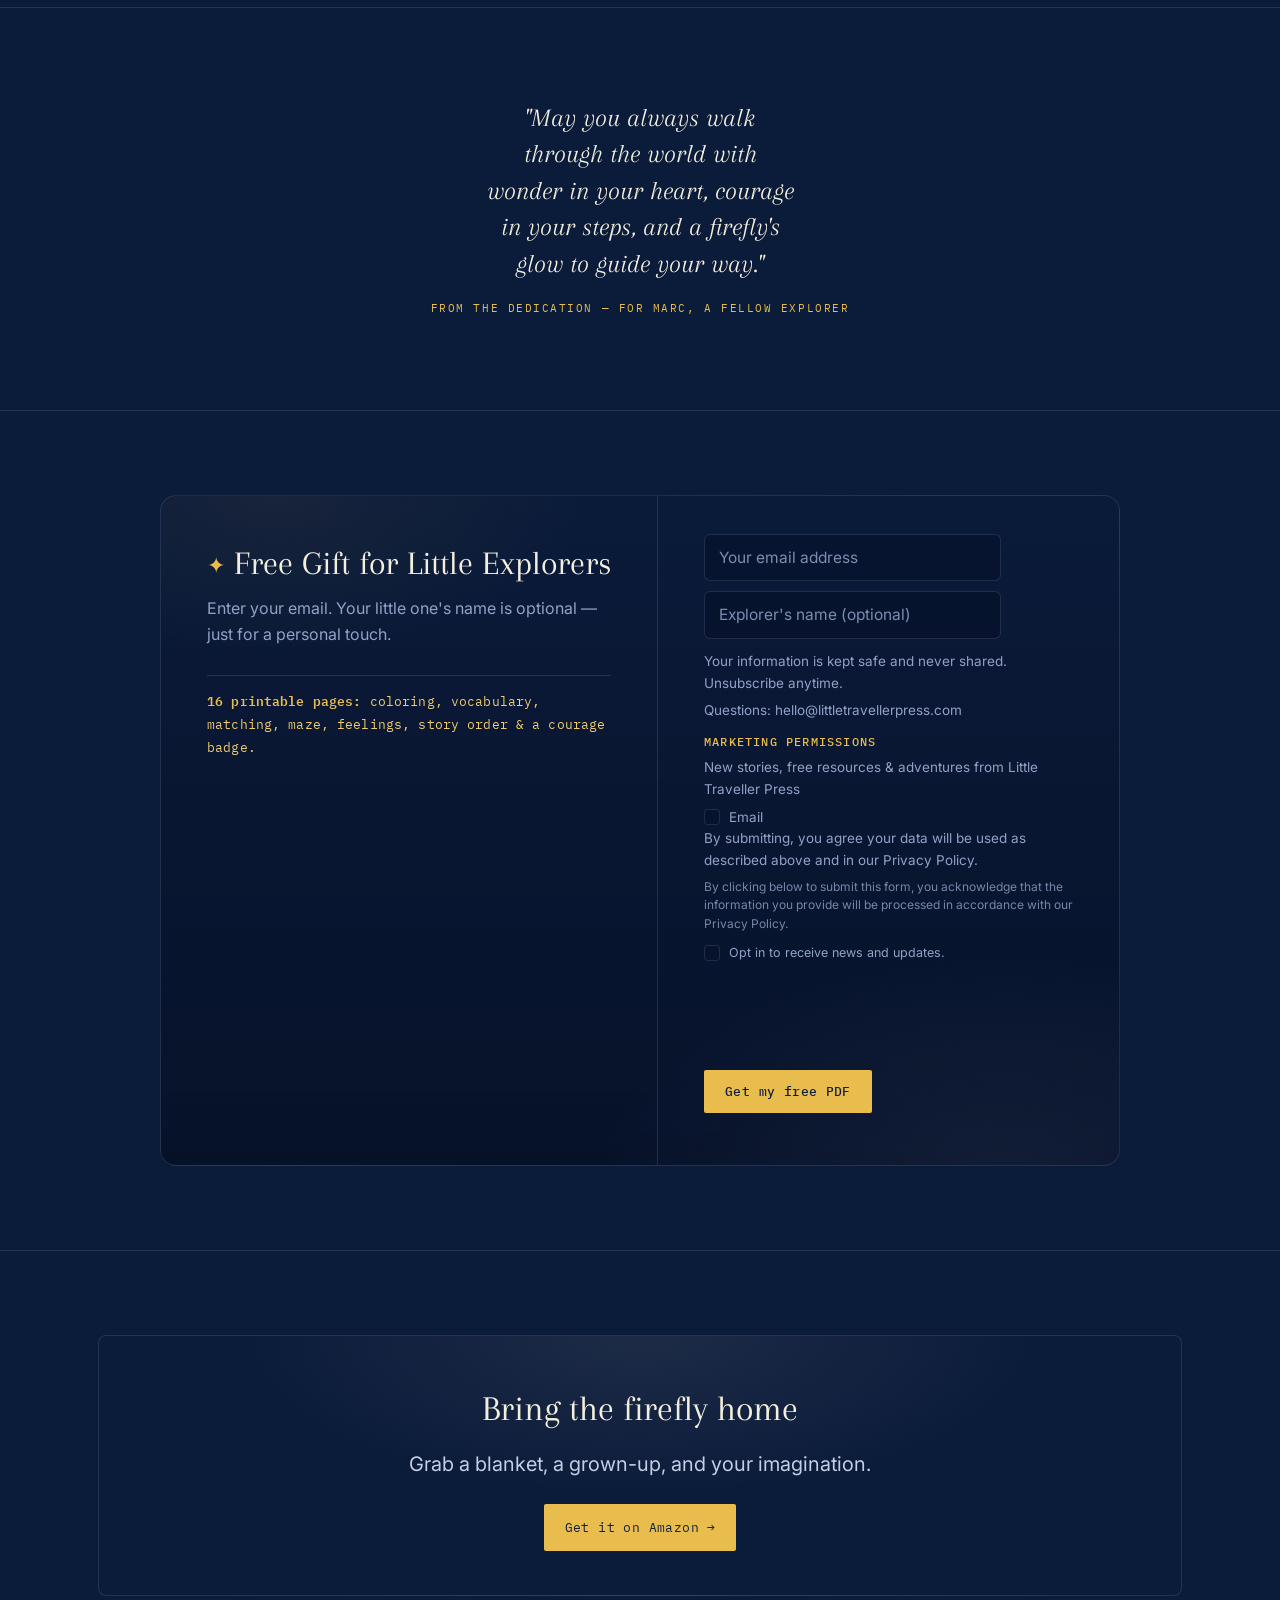
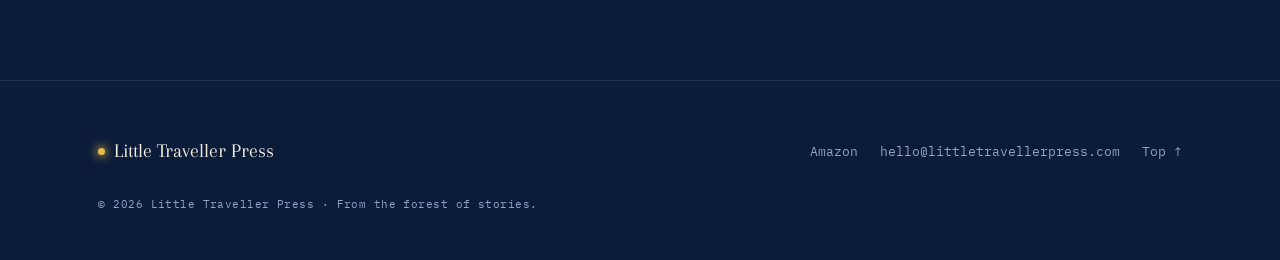
==== commit 60d49928: "Clean up CSS for signup form and join panel Removed unnecessary CSS rules for the signup form and jo" ====
--- a/index.html
+++ b/index.html
@@ -403,49 +403,6 @@
     .sound-toggle .wave{animation:none;}
   }
 </style>
-  /* Signup form spacing fix */
-.ml-form-recaptcha{
-  display:block!important;
-  clear:both!important;
-  margin:14px 0 22px!important;
-  min-height:86px!important;
-  transform:none!important;
-  transform-origin:left top!important;
-  overflow:visible!important;
-}
-
-.ml-form-recaptcha > div{
-  margin:0!important;
-}
-
-.join-panel{
-  padding:38px 46px 56px!important;
-  min-height:640px!important;
-}
-
-@media(min-width:761px){
-  .join-grid{
-    align-items:stretch!important;
-  }
-
-  .join-intro,
-  .join-panel{
-    min-height:640px!important;
-  }
-}
-
-@media(max-width:760px){
-  .join-intro,
-  .join-panel{
-    min-height:auto!important;
-  }
-
-  .ml-form-recaptcha{
-    transform:scale(.92)!important;
-    transform-origin:left top!important;
-    min-height:78px!important;
-  }
-}
 </head>
 <body>
 <canvas id="stars"></canvas>
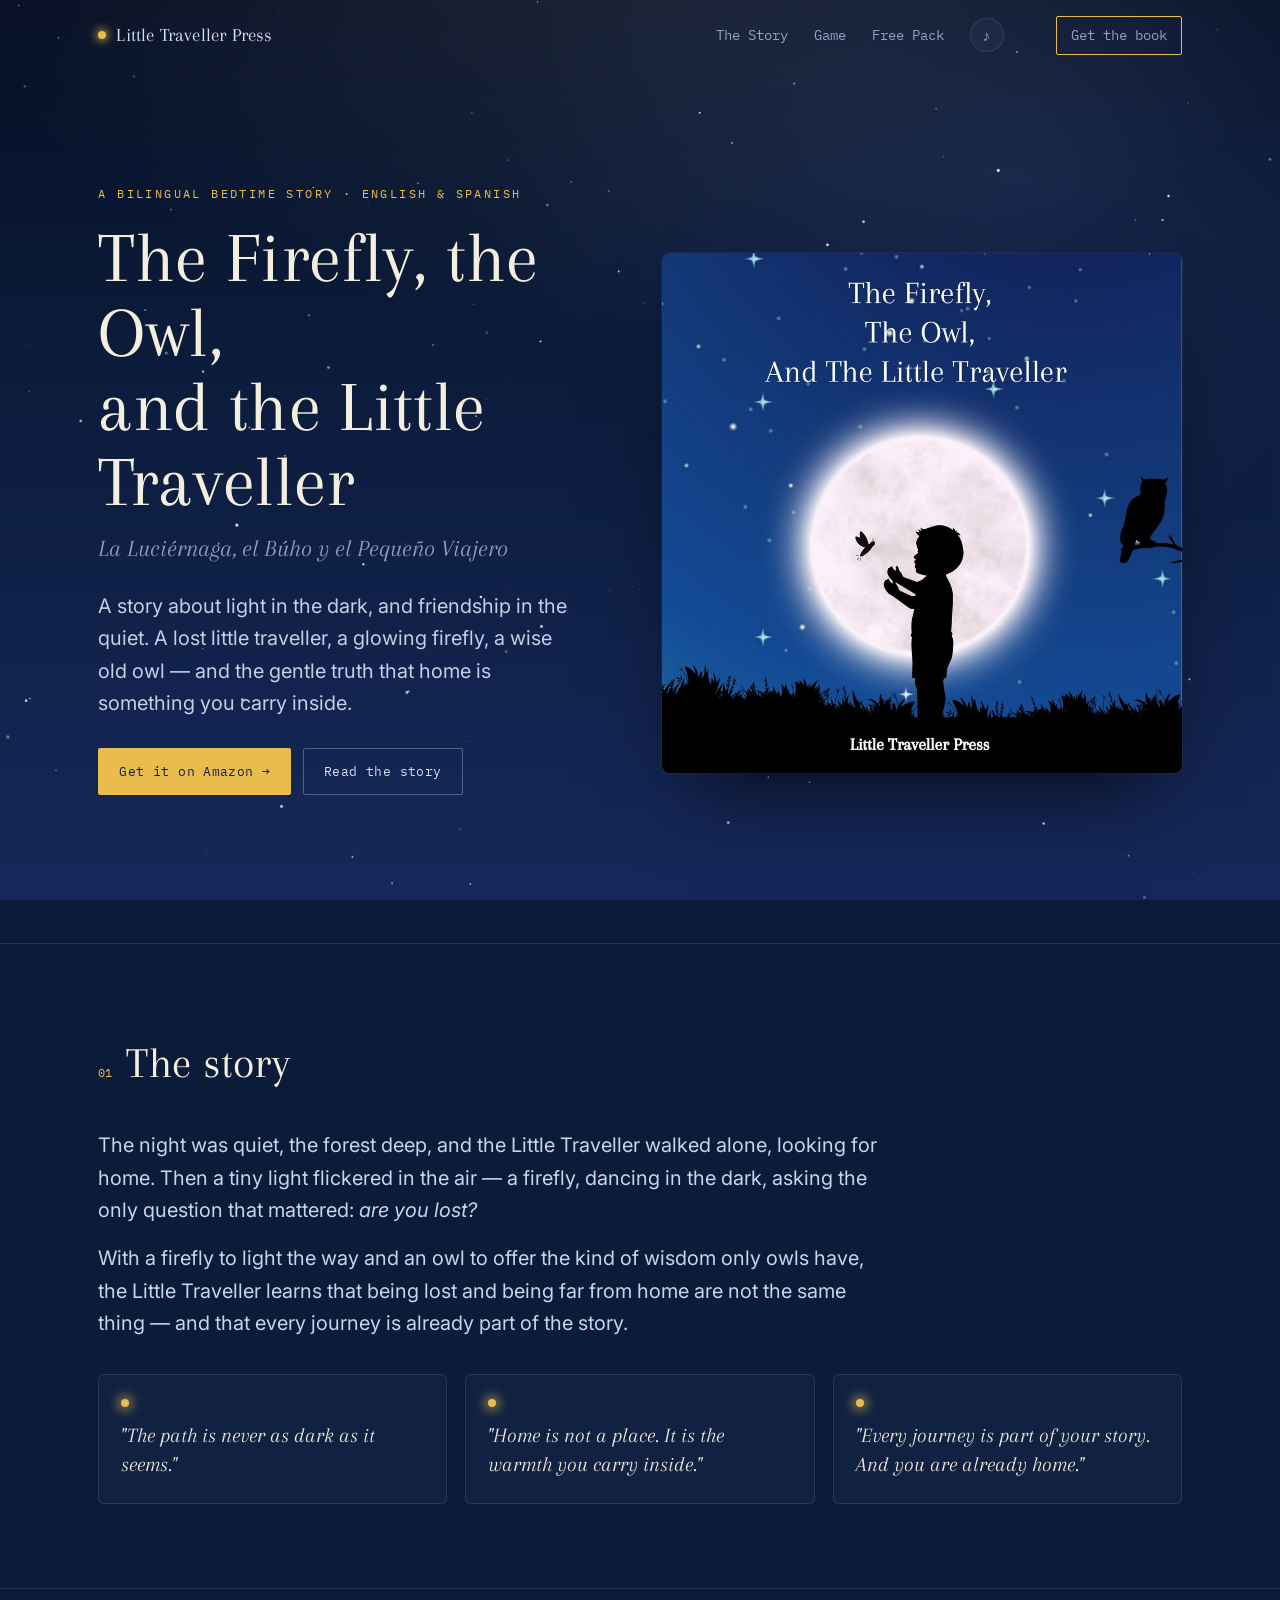
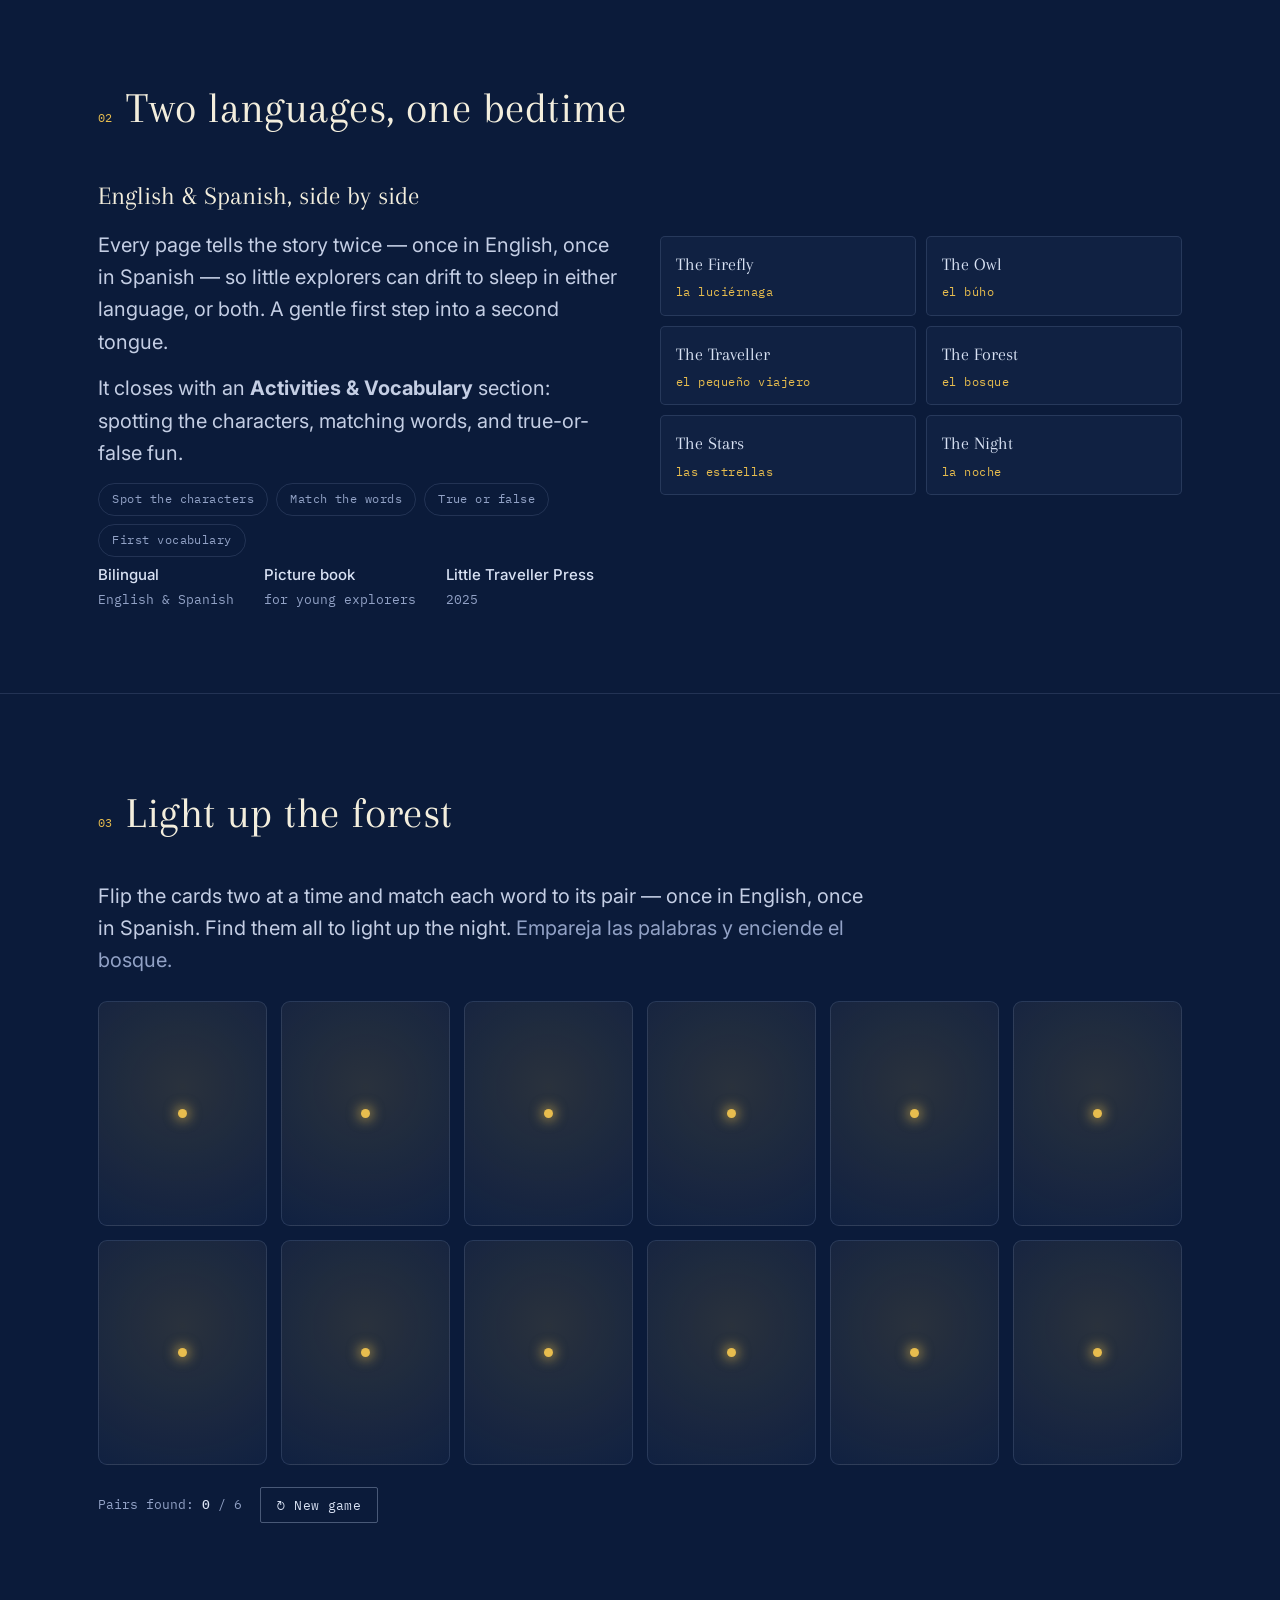
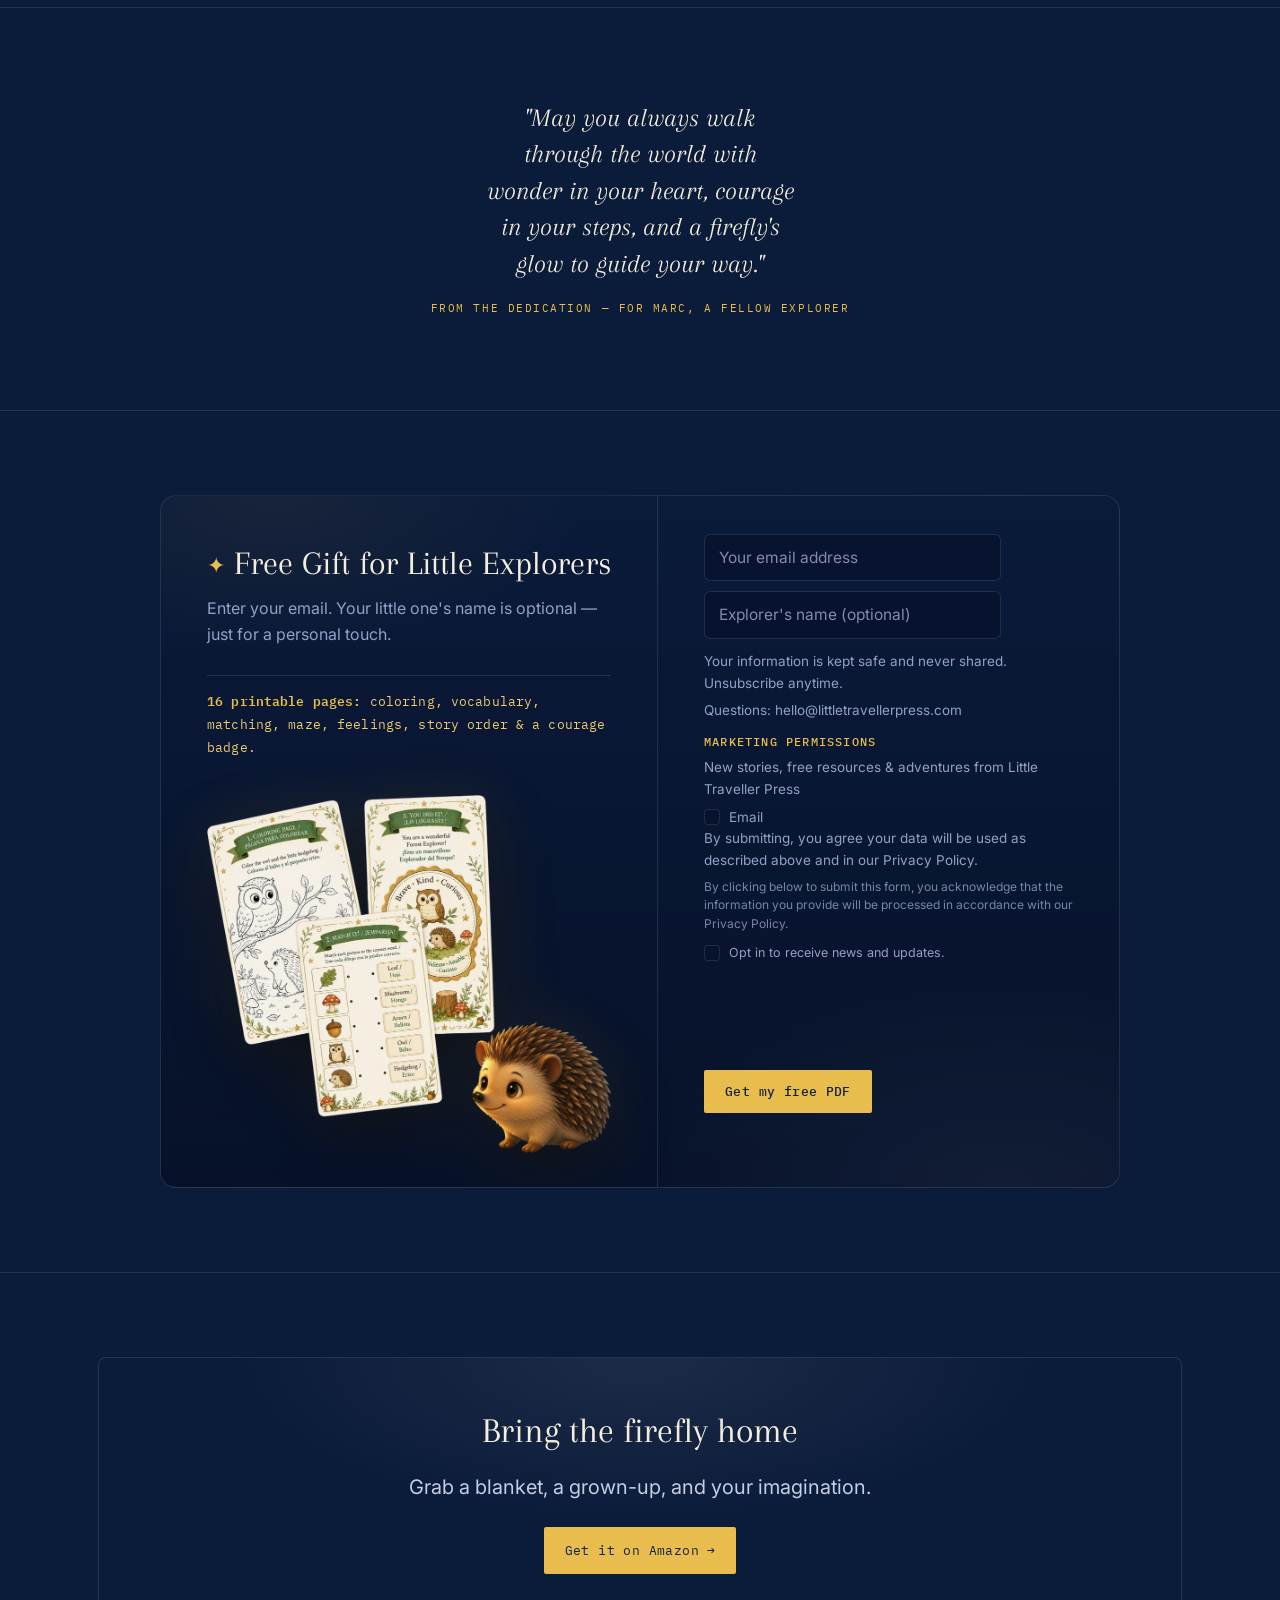
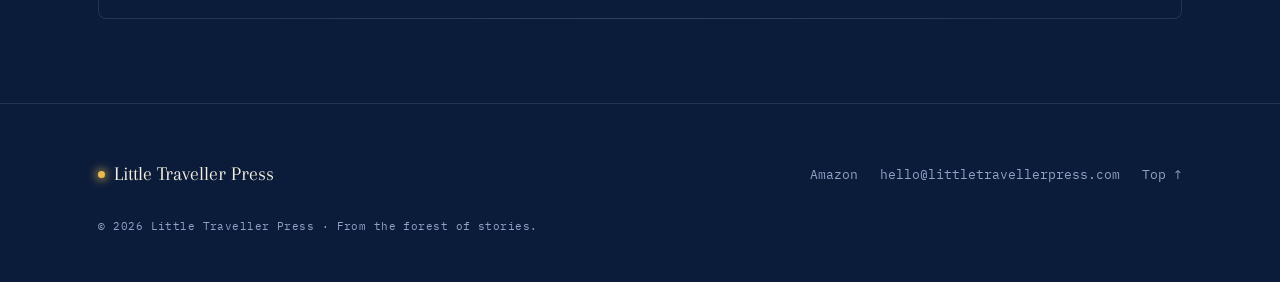
==== commit 600bf5b8: "Rename index-11.html to index.html" ====
--- a/index.html
+++ b/index.html
@@ -62,6 +62,28 @@
     50%{transform:translate(28px,-30px);opacity:.55;}
     85%{opacity:.9;}
     100%{transform:translate(-10px,-60px);opacity:0;}
+  }
+
+  /* fairy dust cursor trail */
+  .dust{
+    position:fixed;pointer-events:none;z-index:9999;
+    top:0;left:0;
+    will-change:transform,opacity;
+    animation:dustDrift var(--dur) ease-out forwards;
+  }
+  .dust.dot{
+    width:var(--size);height:var(--size);border-radius:50%;
+    background:radial-gradient(circle, var(--c1) 0%, var(--c2) 55%, transparent 75%);
+  }
+  .dust.star{
+    width:var(--size);height:var(--size);
+    background:var(--c1);
+    clip-path:polygon(50% 0%, 62% 38%, 100% 50%, 62% 62%, 50% 100%, 38% 62%, 0% 50%, 38% 38%);
+    box-shadow:0 0 6px 1px var(--c1);
+  }
+  @keyframes dustDrift{
+    0%{ opacity:1; transform:translate(0,0) scale(1) rotate(0deg); }
+    100%{ opacity:0; transform:translate(var(--dx), var(--dy)) scale(.15) rotate(var(--rot)); }
   }
 
   /* NAV */
@@ -381,9 +403,20 @@
     .join-intro,.join-panel{padding:28px 22px;}
     .join-intro h2{white-space:normal;}
   }
+  .join-decor{display:none;}
   @media(min-width:761px){
     .join-grid{grid-template-columns:1fr 1fr;}
     .join-intro{border-bottom:none;border-right:1px solid var(--line);display:flex;flex-direction:column;justify-content:flex-start;}
+    .join-decor{display:flex;justify-content:center;align-items:flex-end;margin-top:auto;padding-top:22px;pointer-events:none;}
+    .join-decor img{width:100%;max-width:360px;max-height:340px;object-fit:contain;
+      filter:drop-shadow(0 20px 32px rgba(0,0,0,.5)) drop-shadow(0 0 26px rgba(232,189,78,.12));
+      opacity:.97;}
+  }
+  @media(min-width:900px){
+    .join-decor img{max-width:430px;max-height:390px;}
+  }
+  @media(min-width:1280px){
+    .join-decor img{max-width:480px;max-height:430px;}
   }
   /* support / Ko-fi */
   .support-line{font-family:var(--mono);font-size:13px;color:var(--mist);margin:18px 0 0;letter-spacing:.01em;}
@@ -397,6 +430,7 @@
     html{scroll-behavior:auto;}
     .reveal{opacity:1;transform:none;transition:none;}
     .firefly{animation:none!important;opacity:.6!important;}
+    .dust{display:none;}
     .btn:hover,.cover:hover{transform:none;}
     .card-inner{transition:none;}
     .game-win.show{animation:none;}
@@ -586,6 +620,7 @@
           <h2><span class="spark">✦</span> Free Gift for Little Explorers</h2>
           <p class="sub">Enter your email. Your little one's name is optional — just for a personal touch.</p>
           <p class="join-contents"><b>16 printable pages:</b> coloring, vocabulary, matching, maze, feelings, story order &amp; a courage badge.</p>
+          <div class="join-decor" aria-hidden="true"><img src="[data-uri]" alt=""></div>
         </div>
         <div class="join-panel">
 
@@ -900,6 +935,48 @@
       })(i);
     }
   }
+
+  // fairy dust cursor trail
+  if(!reduce){
+    var dustPalette=[
+      ['#fff6da','#f0cc70'],
+      ['#f7ecff','#c9a8f0'],
+      ['#eaf1ff','#a9c4f5'],
+      ['#fff2e0','#e8bd4e']
+    ];
+    var lastSpark=0;
+    document.addEventListener('mousemove', function(e){
+      var now=Date.now();
+      if(now-lastSpark<26) return;
+      lastSpark=now;
+      var n=1+Math.floor(Math.random()*2);
+      for(var k=0;k<n;k++) spawnDust(e.clientX,e.clientY);
+    });
+    function spawnDust(x,y){
+      var el=document.createElement('div');
+      var isStar=Math.random()<0.35;
+      el.className='dust '+(isStar?'star':'dot');
+      var colors=dustPalette[Math.floor(Math.random()*dustPalette.length)];
+      var size=isStar?(5+Math.random()*4):(3+Math.random()*4);
+      var angle=Math.random()*Math.PI*2;
+      var dist=14+Math.random()*26;
+      var dx=Math.cos(angle)*dist;
+      var dy=Math.sin(angle)*dist-(10+Math.random()*14);
+      var dur=550+Math.random()*450;
+      var rot=(Math.random()*140-70)+'deg';
+      el.style.setProperty('--size',size+'px');
+      el.style.setProperty('--c1',colors[0]);
+      el.style.setProperty('--c2',colors[1]);
+      el.style.setProperty('--dx',dx+'px');
+      el.style.setProperty('--dy',dy+'px');
+      el.style.setProperty('--dur',dur+'ms');
+      el.style.setProperty('--rot',rot);
+      el.style.left=(x+(Math.random()*10-5)-size/2)+'px';
+      el.style.top=(y+(Math.random()*10-5)-size/2)+'px';
+      document.body.appendChild(el);
+      setTimeout(function(){ el.remove(); }, dur+50);
+    }
+  }
 })();
 
 // ---- bilingual memory match game ----
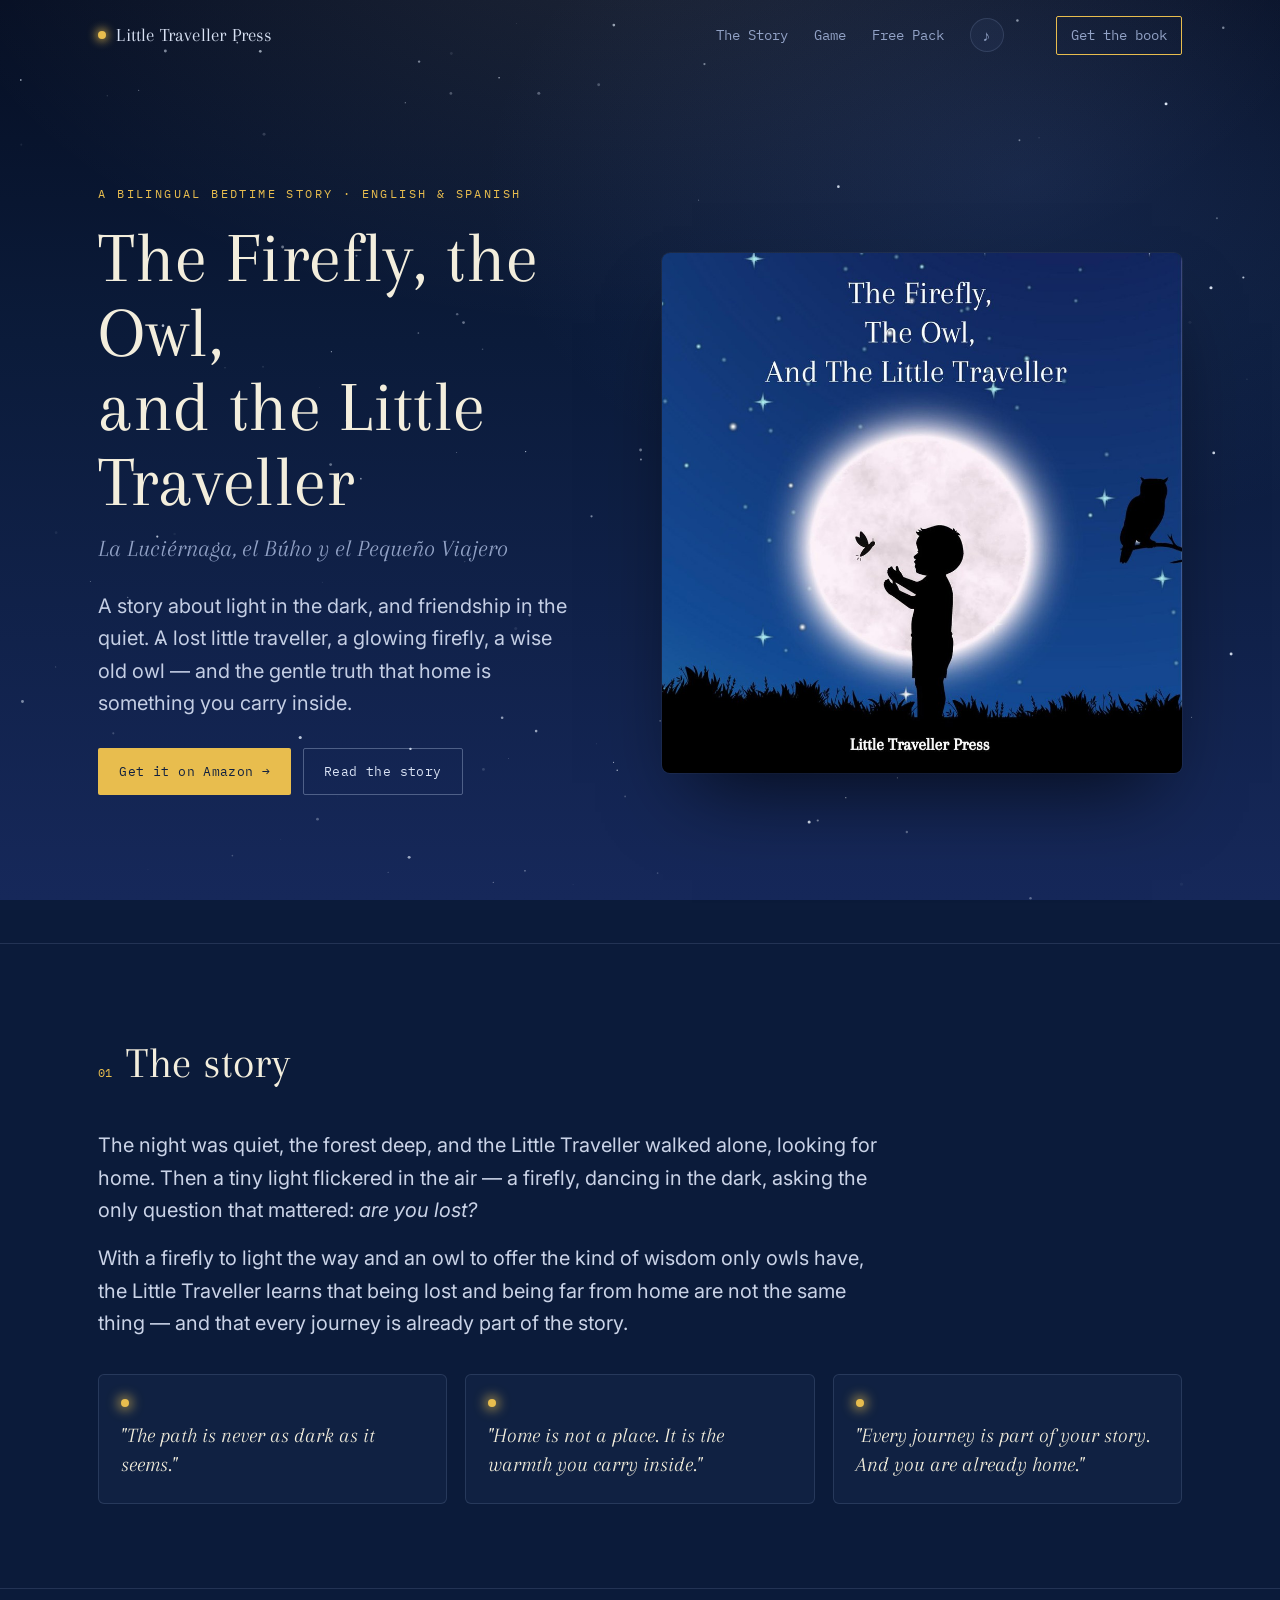
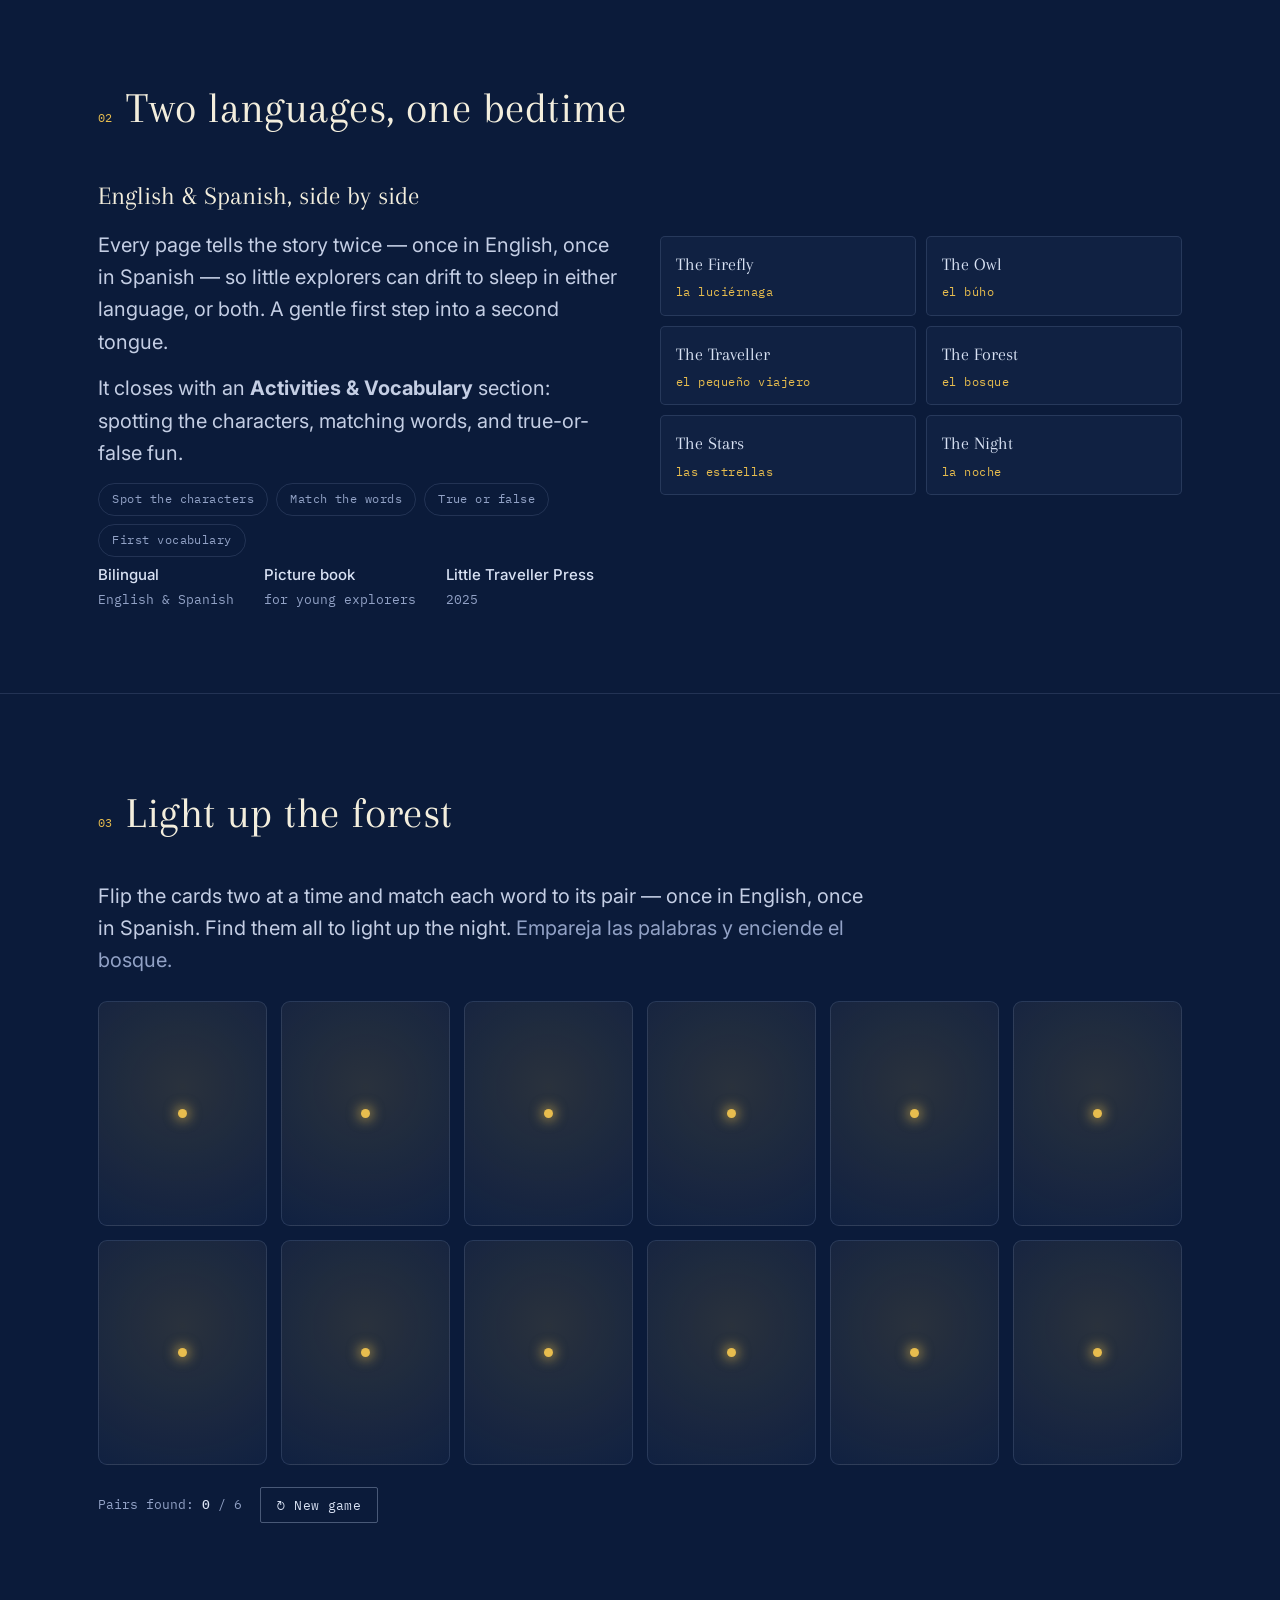
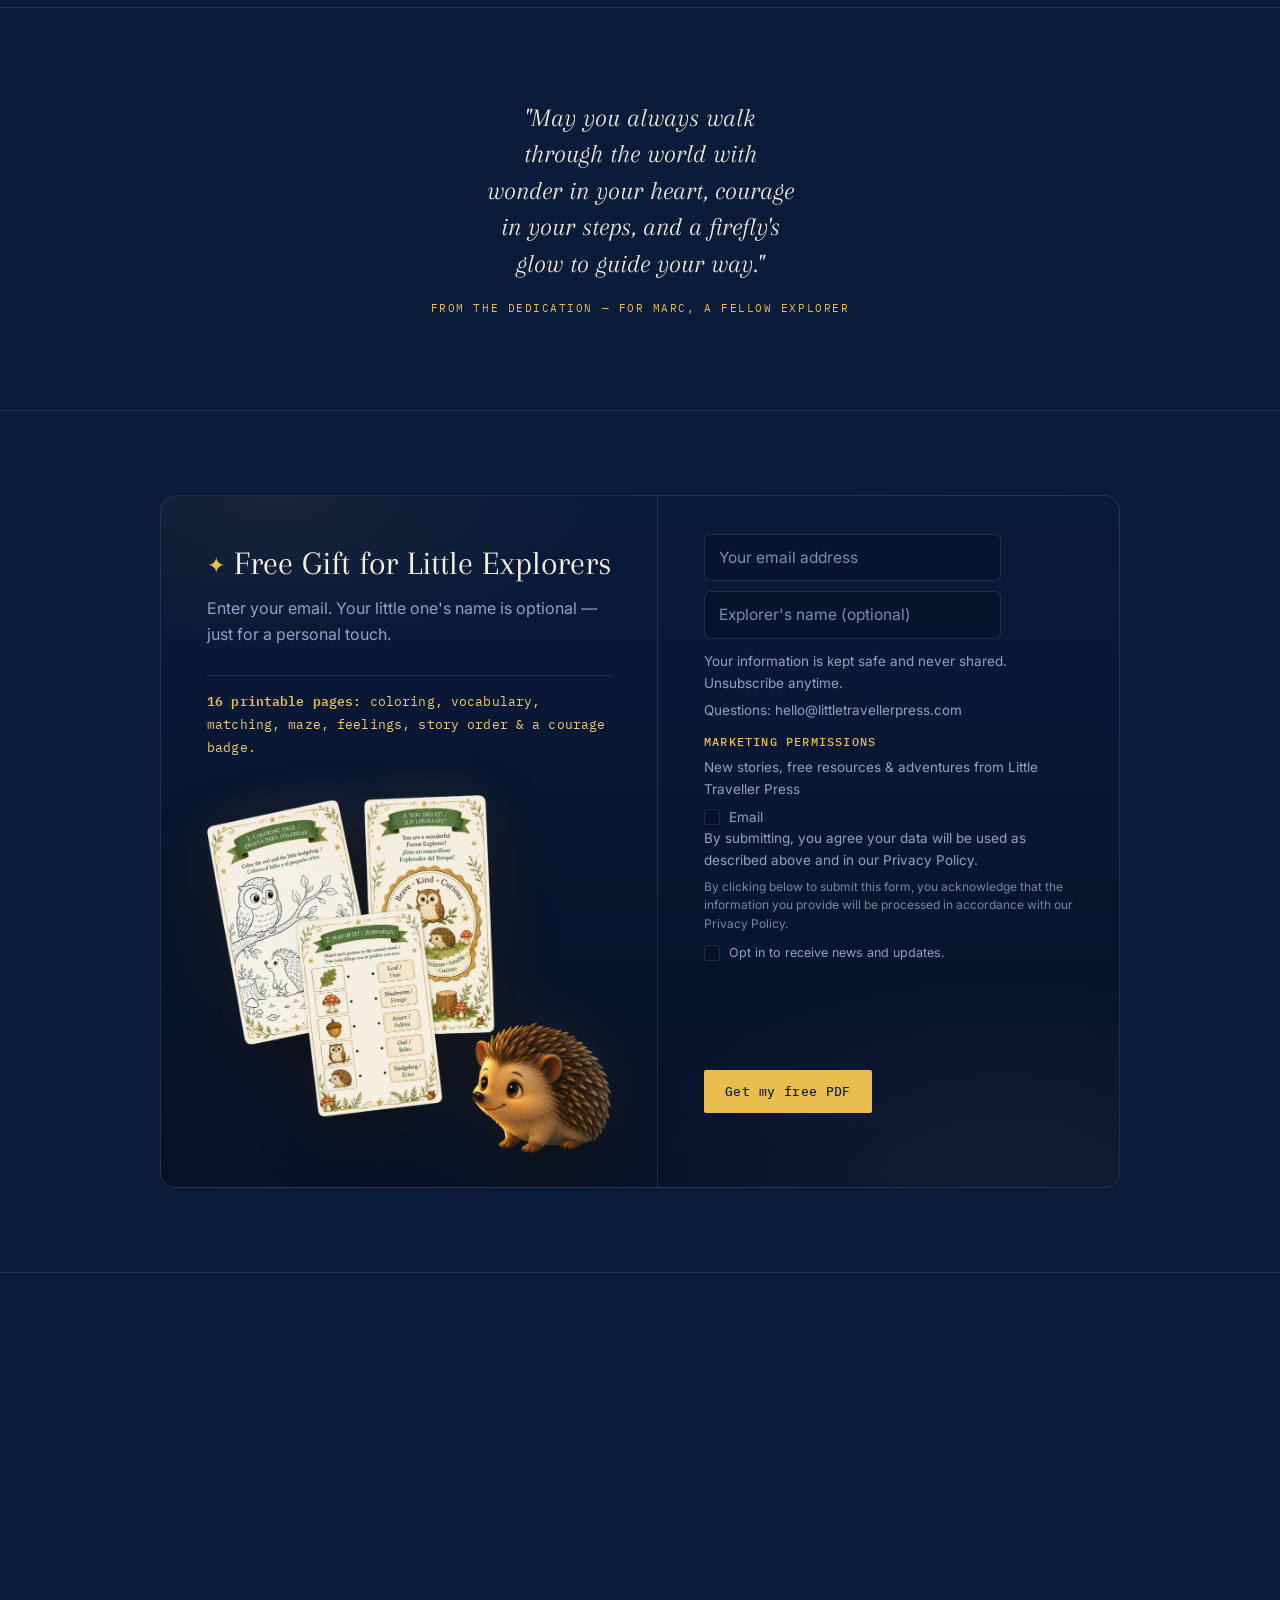
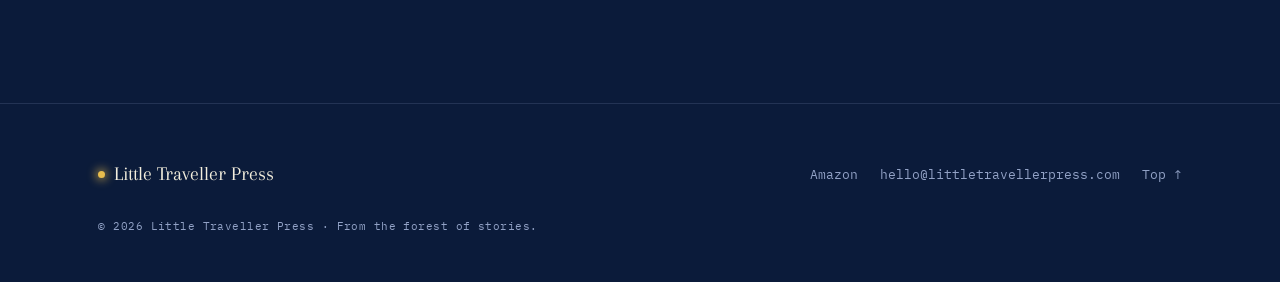
==== commit f80532a6: "Rename index-12.html to index.html change in the dimensions of subscription table" ====
--- a/index.html
+++ b/index.html
@@ -265,14 +265,14 @@
     .game-board{grid-template-columns:repeat(6,1fr); gap:14px; max-width:none;}
     .game-win{max-width:560px;}
     .nav-links a, .nav-cta{font-size:14px;}
-    .join-wrap{max-width:1080px;}
-    .join-intro{padding:60px 56px 40px;}
-    .join-panel{padding:48px 56px 52px;}
-    .join-intro h2{font-size:34px;}
-    .join-intro p.sub{font-size:17px;}
-    .join-intro .join-contents{font-size:14px;}
-    .ml-form-embedBody .ml-form-fieldRow input{font-size:16px!important;padding:15px 44px 15px 18px!important;}
-    .ml-form-embedSubmit button{font-size:14px!important;padding:15px 24px!important;}
+    .join-wrap{max-width:1280px;}
+    .join-intro{padding:64px 60px 44px;}
+    .join-panel{padding:56px 60px 60px;min-height:680px;}
+    .join-intro h2{font-size:38px;}
+    .join-intro p.sub{font-size:18px;}
+    .join-intro .join-contents{font-size:15px;}
+    .ml-form-embedBody .ml-form-fieldRow input{font-size:17px!important;padding:16px 46px 16px 19px!important;}
+    .ml-form-embedSubmit button{font-size:15px!important;padding:16px 26px!important;}
   }
   @media(min-width:1280px){
     body{font-size:20px;}
@@ -282,6 +282,14 @@
     .hero-grid{gap:84px;}
     .cover{width:520px;}
     .sec-head h2{font-size:44px;}
+    .join-wrap{max-width:1480px;}
+    .join-intro{padding:76px 72px 52px;}
+    .join-panel{padding:64px 72px 68px;min-height:720px;}
+    .join-intro h2{font-size:42px;}
+    .join-intro p.sub{font-size:19px;}
+    .join-intro .join-contents{font-size:16px;}
+    .ml-form-embedBody .ml-form-fieldRow input{font-size:18px!important;padding:18px 48px 18px 20px!important;}
+    .ml-form-embedSubmit button{font-size:16px!important;padding:17px 28px!important;}
   }
   @media(min-width:1700px){
     body{font-size:21px;}
@@ -298,6 +306,8 @@
     .pq p{font-size:23px;}
     .game-board{gap:16px;}
     .game-win{max-width:600px;}
+    .join-wrap{max-width:1680px;}
+    .join-decor img{max-width:540px;max-height:480px;}
   }
 
   /* JOIN / signup */
